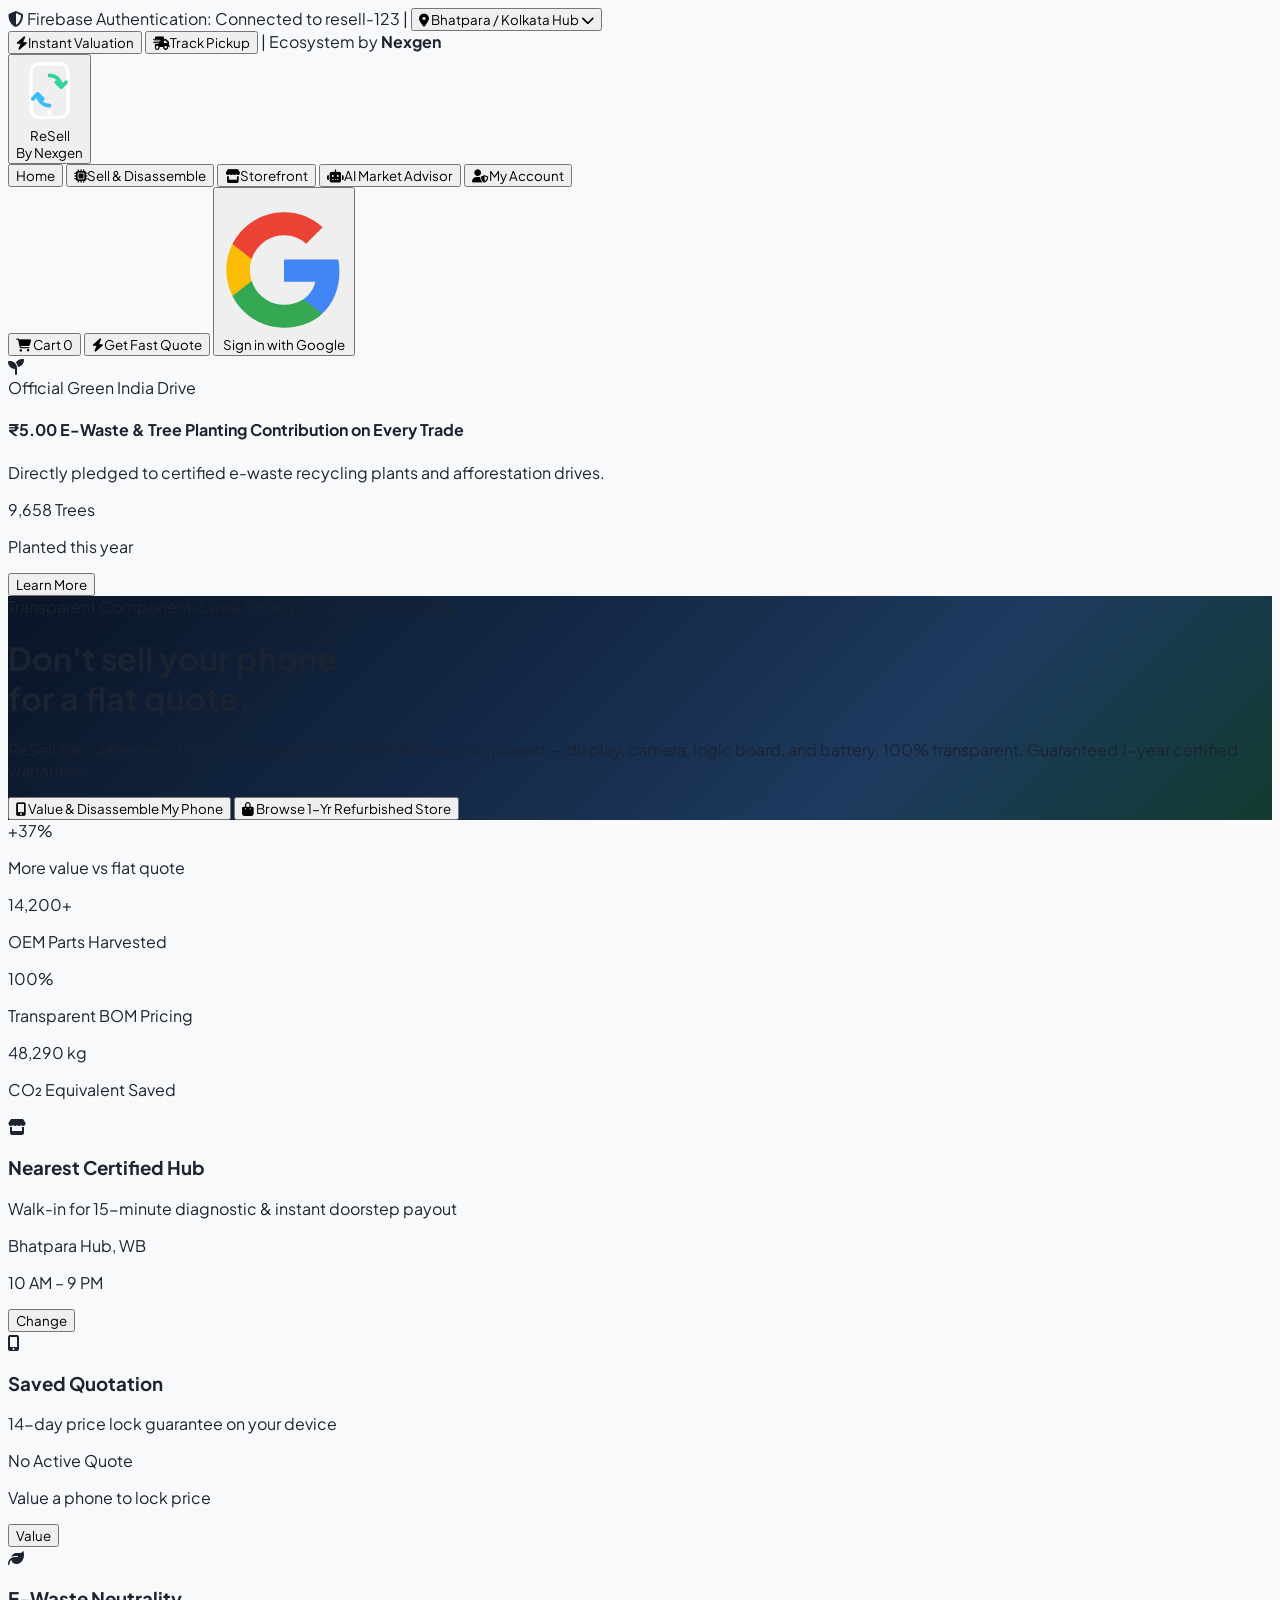
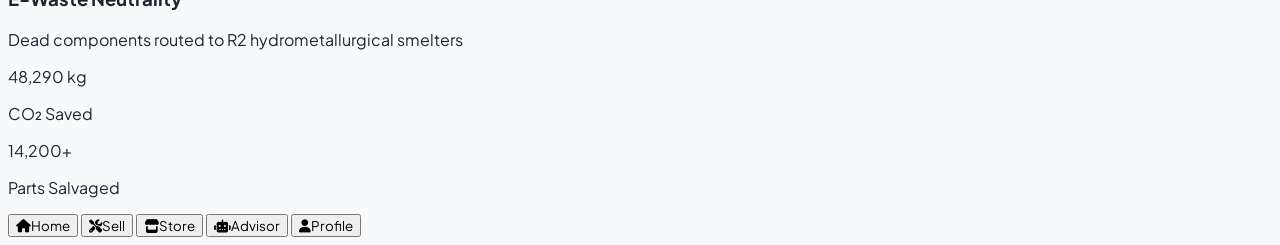
==== index.html @ e8bce74c "Add files via upload" ====
<!DOCTYPE html>
<html lang="en">
<head>
<meta charset="UTF-8"/>
<meta name="viewport" content="width=device-width, initial-scale=1.0"/>
<title>ReSell — Authenticated Smartphone Re-Commerce & Circular Hardware</title>
<script src="https://cdn.tailwindcss.com"></script>
<script src="https://cdn.jsdelivr.net/npm/chart.js"></script>
<link rel="stylesheet" href="https://cdnjs.cloudflare.com/ajax/libs/font-awesome/6.5.1/css/all.min.css"/>
<link href="https://fonts.googleapis.com/css2?family=Plus+Jakarta+Sans:wght@300;400;500;600;700;800;900&display=swap" rel="stylesheet"/>

<!-- Firebase SDKs (Modular v10 via ESM / gstatic) -->
<script type="module">
  import { initializeApp } from "https://www.gstatic.com/firebasejs/10.12.2/firebase-app.js";
  import { getAnalytics } from "https://www.gstatic.com/firebasejs/10.12.2/firebase-analytics.js";
  import { 
    getAuth, 
    signInWithPopup, 
    GoogleAuthProvider, 
    signOut, 
    onAuthStateChanged 
  } from "https://www.gstatic.com/firebasejs/10.12.2/firebase-auth.js";

  // Your web app's Firebase configuration
  const firebaseConfig = {
    apiKey: "AIzaSyBamZiZ5GhrwdZ0qLxPYK9YfV5K904ySkk",
    authDomain: "resell-123.firebaseapp.com",
    projectId: "resell-123",
    storageBucket: "resell-123.firebasestorage.app",
    messagingSenderId: "862001352556",
    appId: "1:862001352556:web:8f245b0a19e31d4b70ad49",
    measurementId: "G-7KWHPMGMW3"
  };

  // Initialize Firebase
  const app = initializeApp(firebaseConfig);
  let analytics = null;
  try {
    analytics = getAnalytics(app);
  } catch (e) {
    console.warn("Firebase analytics not supported in this environment");
  }

  const auth = getAuth(app);
  const provider = new GoogleAuthProvider();
  provider.setCustomParameters({ prompt: 'select_account' });

  // Expose to window for global access
  window.FirebaseAuth = {
    auth,
    provider,
    signInWithGoogle: async () => {
      try {
        const result = await signInWithPopup(auth, provider);
        const user = result.user;
        window.handleFirebaseUserLogin(user);
        return user;
      } catch (error) {
        console.error("Firebase Google Auth Error:", error);
        if (error.code === 'auth/unauthorized-domain' || error.code === 'auth/popup-closed-by-user' || error.code === 'auth/configuration-not-found') {
          window.handleFirebaseAuthFallback(error);
        } else {
          window.toast("Auth error: " + error.message);
        }
        throw error;
      }
    },
    signOutUser: async () => {
      try {
        await signOut(auth);
        window.handleFirebaseUserLogout();
      } catch (error) {
        console.error("Firebase SignOut Error:", error);
      }
    }
  };

  // Listen to Auth State Changes
  onAuthStateChanged(auth, (user) => {
    if (user) {
      window.handleFirebaseUserLogin(user);
    } else {
      const existingUser = window.DB ? window.DB.get('user', null) : null;
      if (!existingUser || !existingUser.isLoggedIn) {
        window.setCleanDefaultState();
      }
    }
  });
</script>

<style>
*{font-family:'Plus Jakarta Sans',sans-serif;box-sizing:border-box}
:root{--navy:#1e3a5f;--navy-l:#2a4f7c;--emr:#2d7a5f;--emr-l:#3a9e7a;--pearl:#f8f9fb;--char:#1c2331;--bdr:#e2e8f0}
body{background:var(--pearl);color:var(--char)}
::-webkit-scrollbar{width:5px;height:5px}
::-webkit-scrollbar-thumb{background:#cbd5e1;border-radius:9px}

.view{display:none;opacity:0;transform:translateY(6px);transition:opacity .28s ease,transform .28s ease}
.view.on{display:block;opacity:1;transform:translateY(0)}

/* High-contrast dark navy hero */
.hero-grad{background:linear-gradient(135deg,#0a1526 0%,#132845 40%,#1e3a5f 70%,#123b30 100%)}

/* 3D Hardware Canvas */
.viewport-3d{
  background:radial-gradient(circle at center,#1e293b 0%,#0f172a 100%);
  border-radius:1.5rem;
  position:relative;
  overflow:hidden;
  box-shadow:inset 0 0 40px rgba(0,0,0,0.5),0 15px 35px rgba(15,23,42,0.15);
}

.hardware-3d-item{
  transition:all 0.8s cubic-bezier(0.34,1.56,0.64,1);
  filter:drop-shadow(0 12px 20px rgba(0,0,0,0.45));
}
.hardware-3d-item:hover{
  transform:scale(1.04) translateY(-4px);
  filter:drop-shadow(0 18px 28px rgba(56,189,248,0.35));
}

/* Modals */
.overlay{position:fixed;inset:0;z-index:999;background:rgba(15,23,42,.65);backdrop-filter:blur(4px);display:flex;align-items:center;justify-content:center;padding:1rem;opacity:0;pointer-events:none;transition:opacity .3s}
.overlay.open{opacity:1;pointer-events:all}
.modal-box{background:#fff;border-radius:1.5rem;box-shadow:0 25px 60px rgba(0,0,0,.25);width:100%;max-width:520px;max-height:92vh;overflow-y:auto;transform:scale(.95) translateY(15px);transition:transform .35s cubic-bezier(.34,1.56,.64,1)}
.overlay.open .modal-box{transform:scale(1) translateY(0)}

/* Toast */
#toast{position:fixed;bottom:5rem;right:1.25rem;z-index:9999;background:#1c2331;color:#fff;padding:.75rem 1.25rem;border-radius:.875rem;font-size:.75rem;font-weight:600;transform:translateX(130%);transition:transform .4s cubic-bezier(.34,1.56,.64,1);pointer-events:none;max-width:320px;box-shadow:0 10px 25px rgba(0,0,0,0.3)}
#toast.show{transform:translateX(0)}

/* Mode toggle */
.mode-pill{display:inline-flex;padding:.25rem;background:#f1f5f9;border-radius:9999px;border:1px solid #e2e8f0}
.mode-pill button{padding:.5rem 1.25rem;border-radius:9999px;font-size:.75rem;font-weight:700;transition:all .25s;color:#64748b}
.mode-pill button.active{background:var(--navy);color:#fff;box-shadow:0 2px 8px rgba(30,58,95,.25)}

/* Brand pills */
.brand-pill{padding:.375rem 1rem;border-radius:9999px;font-size:.7rem;font-weight:700;border:1.5px solid var(--bdr);cursor:pointer;transition:all .2s;background:#fff;color:#64748b;white-space:nowrap}
.brand-pill.active{background:var(--navy);color:#fff;border-color:var(--navy)}

.prod-card:hover{transform:translateY(-4px);box-shadow:0 14px 34px rgba(30,58,95,.12)}
.prod-card{transition:transform .25s,box-shadow .25s}

/* Chat bubbles */
.bubble-bot{background:#f1f5f9;border-radius:0 1rem 1rem 1rem}
.bubble-user{background:var(--navy);color:#fff;border-radius:1rem 0 1rem 1rem}

/* Vision Scan Animation */
.scan-line{
  position:absolute;
  left:0;right:0;height:3px;
  background:linear-gradient(90deg,transparent,#38bdf8,#34d399,transparent);
  box-shadow:0 0 15px #38bdf8;
  animation:scanAnim 2s infinite ease-in-out;
}
@keyframes scanAnim{
  0%{top:5%}
  50%{top:95%}
  100%{top:5%}
}
</style>
</head>
<body class="antialiased min-h-screen pb-20 md:pb-0">

<!-- ═══════════════════════════ TOP NAVIGATION ═══════════════════════════ -->
<header class="sticky top-0 z-40 bg-white border-b border-slate-100 shadow-sm">
  <!-- Micro bar -->
  <div class="bg-slate-900 text-xs text-white py-1.5 px-4 hidden md:flex items-center justify-between">
    <div class="flex items-center gap-4">
      <span class="text-emerald-400 font-semibold flex items-center gap-1">
        <i class="fa-solid fa-shield-halved text-[10px]"></i> Firebase Authentication: Connected to <code class="font-mono text-[11px] text-amber-300">resell-123</code>
      </span>
      <span class="text-slate-500">|</span>
      <button onclick="openModal('loc-modal')" class="flex items-center gap-1 text-slate-300 hover:text-white transition-colors">
        <i class="fa-solid fa-location-dot text-rose-400"></i>
        <span id="loc-label">Bhatpara / Kolkata Hub</span>
        <i class="fa-solid fa-chevron-down text-[9px] text-slate-500 ml-0.5"></i>
      </button>
    </div>
    <div class="flex items-center gap-5 text-slate-300">
      <button onclick="nav('quote')" class="hover:text-white"><i class="fa-solid fa-bolt text-amber-400 mr-1"></i>Instant Valuation</button>
      <button onclick="nav('profile')" class="hover:text-white"><i class="fa-solid fa-truck-fast text-sky-400 mr-1"></i>Track Pickup</button>
      <span class="text-slate-500">|</span>
      <span class="text-slate-400">Ecosystem by <strong class="text-white">Nexgen</strong></span>
    </div>
  </div>

  <!-- Main Bar -->
  <div class="max-w-7xl mx-auto px-4 sm:px-6 h-16 flex items-center justify-between gap-4">
    <!-- Brand Logo -->
    <button onclick="nav('home')" class="flex items-center gap-2.5 flex-shrink-0 group">
      <div class="w-10 h-10 rounded-xl bg-[#1e3a5f] flex items-center justify-center shadow-md group-hover:scale-105 transition-transform">
        <svg viewBox="0 0 40 40" class="w-6 h-6" fill="none">
          <rect x="9" y="4" width="22" height="32" rx="5" stroke="#fff" stroke-width="2"/>
          <path d="M20 11c4 0 7 3 7 7M27 18l3-3M27 18l-3-3" stroke="#34d399" stroke-width="2.2" stroke-linecap="round" stroke-linejoin="round"/>
          <path d="M20 29c-4 0-7-3-7-7M13 22l-3 3M13 22l3 3" stroke="#38bdf8" stroke-width="2.2" stroke-linecap="round" stroke-linejoin="round"/>
          <circle cx="20" cy="33" r="1.5" fill="#fff"/>
        </svg>
      </div>
      <div class="text-left">
        <div class="font-extrabold text-[1.2rem] tracking-tight text-slate-900 leading-none">Re<span class="text-[#2d7a5f]">Sell</span></div>
        <div class="text-[8px] text-slate-400 font-semibold uppercase tracking-widest leading-none mt-0.5">By Nexgen</div>
      </div>
    </button>

    <!-- Desktop Navigation Links -->
    <nav class="hidden lg:flex items-center gap-1.5 text-sm font-semibold text-slate-600">
      <button onclick="nav('home')" class="nav-link px-3.5 py-2 rounded-lg hover:text-[#1e3a5f] hover:bg-slate-100 transition-all active" data-p="home">Home</button>
      <button onclick="nav('quote')" class="nav-link px-3.5 py-2 rounded-lg hover:text-[#1e3a5f] hover:bg-slate-100 transition-all" data-p="quote"><i class="fa-solid fa-microchip text-[#2d7a5f] mr-1 text-xs"></i>Sell &amp; Disassemble</button>
      <button onclick="nav('shop')" class="nav-link px-3.5 py-2 rounded-lg hover:text-[#1e3a5f] hover:bg-slate-100 transition-all" data-p="shop"><i class="fa-solid fa-store text-sky-500 mr-1 text-xs"></i>Storefront</button>
      <button onclick="nav('advisor')" class="nav-link px-3.5 py-2 rounded-lg hover:text-[#1e3a5f] hover:bg-slate-100 transition-all" data-p="advisor"><i class="fa-solid fa-robot text-purple-500 mr-1 text-xs"></i>AI Market Advisor</button>
      <button onclick="nav('profile')" class="nav-link px-3.5 py-2 rounded-lg hover:text-[#1e3a5f] hover:bg-slate-100 transition-all" data-p="profile"><i class="fa-solid fa-user-shield text-amber-500 mr-1 text-xs"></i>My Account</button>
    </nav>

    <!-- Right Actions -->
    <div class="flex items-center gap-2.5">
      <!-- Cart -->
      <button onclick="openModal('cart-modal')" class="relative flex items-center gap-1.5 px-3.5 py-2 rounded-xl border border-slate-200 text-slate-700 hover:bg-slate-50 text-sm font-bold transition-all">
        <i class="fa-solid fa-cart-shopping text-[#1e3a5f]"></i>
        <span class="hidden sm:inline text-xs">Cart</span>
        <span id="cart-badge" class="w-4 h-4 rounded-full bg-[#2d7a5f] text-white text-[10px] font-bold flex items-center justify-center">0</span>
      </button>

      <!-- Fast Quote Trigger -->
      <button onclick="nav('quote')" class="hidden sm:flex items-center gap-1.5 px-4 py-2 rounded-xl bg-[#2d7a5f] hover:bg-[#3a9e7a] text-white text-xs font-bold shadow-sm transition-all">
        <i class="fa-solid fa-bolt text-amber-300"></i>Get Fast Quote
      </button>

      <!-- Firebase Google Sign In Button -->
      <button id="auth-btn" onclick="triggerFirebaseGoogleLogin()" class="flex items-center gap-2 px-3.5 py-2 rounded-xl border border-slate-200 hover:border-slate-300 bg-white text-xs font-bold text-slate-700 hover:shadow-xs transition-all">
        <img id="nav-user-photo" src="" class="w-4 h-4 rounded-full hidden object-cover" />
        <svg id="nav-google-icon" class="w-4 h-4" viewBox="0 0 24 24">
          <path fill="#4285F4" d="M22.56 12.25c0-.78-.07-1.53-.2-2.25H12v4.26h5.92c-.26 1.37-1.04 2.53-2.21 3.31v2.77h3.57c2.08-1.92 3.28-4.74 3.28-8.09z"/>
          <path fill="#34A853" d="M12 23c2.97 0 5.46-.98 7.28-2.66l-3.57-2.77c-.98.66-2.23 1.06-3.71 1.06-2.86 0-5.29-1.93-6.16-4.53H2.18v2.84C3.99 20.53 7.7 23 12 23z"/>
          <path fill="#FBBC05" d="M5.84 14.09c-.22-.66-.35-1.36-.35-2.09s.13-1.43.35-2.09V7.06H2.18C1.43 8.55 1 10.22 1 12s.43 3.45 1.18 4.94l2.85-2.22.81-.63z"/>
          <path fill="#EA4335" d="M12 5.38c1.62 0 3.06.56 4.21 1.64l3.15-3.15C17.45 2.09 14.97 1 12 1 7.7 1 3.99 3.47 2.18 7.06l3.66 2.84c.87-2.6 3.3-4.52 6.16-4.52z"/>
        </svg>
        <span id="auth-label">Sign in with Google</span>
      </button>
    </div>
  </div>
</header>

<!-- ═══════════════════════════ MAIN VIEW CONTAINER ═══════════════════════════ -->
<main class="max-w-7xl mx-auto px-4 sm:px-6 py-6 space-y-6">

<!-- ─────────────────────────── 1. HOME VIEW ───────────────────────────────── -->
<div id="view-home" class="view on space-y-6">
  <!-- Greener India Campaign Banner -->
  <div class="bg-gradient-to-r from-emerald-800 via-teal-900 to-slate-900 rounded-2xl p-4 text-white flex flex-col sm:flex-row items-center justify-between gap-3 shadow-md border border-emerald-600/30">
    <div class="flex items-center gap-3">
      <div class="w-10 h-10 rounded-xl bg-emerald-500/20 border border-emerald-400/40 flex items-center justify-center text-emerald-300 text-xl flex-shrink-0">
        <i class="fa-solid fa-seedling"></i>
      </div>
      <div class="text-xs">
        <span class="bg-emerald-400/20 text-emerald-300 font-bold px-2 py-0.5 rounded text-[10px] uppercase tracking-wider">Official Green India Drive</span>
        <h4 class="font-extrabold text-sm text-white mt-0.5">₹5.00 E-Waste &amp; Tree Planting Contribution on Every Trade</h4>
        <p class="text-slate-300 text-[11px]">Directly pledged to certified e-waste recycling plants and afforestation drives.</p>
      </div>
    </div>
    <div class="flex items-center gap-4 text-xs font-bold text-emerald-200">
      <div class="text-right">
        <p class="text-sm font-black text-white">9,658 Trees</p>
        <p class="text-[10px] text-slate-400">Planted this year</p>
      </div>
      <button onclick="toast('🌱 Thank you for supporting the Greener India Initiative!')" class="px-3.5 py-2 rounded-xl bg-emerald-500 hover:bg-emerald-400 text-slate-950 font-black text-xs transition-colors">
        Learn More
      </button>
    </div>
  </div>

  <!-- Hero Section -->
  <div class="hero-grad rounded-3xl p-8 sm:p-12 text-white shadow-xl relative overflow-hidden">
    <div class="absolute -right-20 -top-20 w-96 h-96 bg-white/5 rounded-full blur-3xl pointer-events-none"></div>
    <div class="absolute -left-20 -bottom-20 w-80 h-80 bg-emerald-400/10 rounded-full blur-3xl pointer-events-none"></div>
    <div class="relative z-10 max-w-2xl">
      <div class="inline-flex items-center gap-2 px-3 py-1.5 rounded-full bg-white/10 border border-white/20 text-emerald-300 text-xs font-bold mb-5">
        <span class="w-2 h-2 rounded-full bg-emerald-400 animate-pulse inline-block"></span>
        Transparent Component-Level Smartphone Re-Commerce
      </div>
      <h1 class="text-4xl sm:text-5xl font-black leading-tight tracking-tight mb-4 text-white drop-shadow-sm">
        Don't sell your phone<br/>for a flat quote.
      </h1>
      <p class="text-slate-200 text-sm sm:text-base leading-relaxed mb-8 max-w-xl">
        ReSell calculates real-time market value for each individual component — display, camera, logic board, and battery. 100% transparent. Guaranteed 1-year certified warranties.
      </p>
      <div class="flex flex-wrap gap-3">
        <button onclick="nav('quote')" class="flex items-center gap-2 px-6 py-3.5 rounded-xl bg-[#2d7a5f] hover:bg-[#3a9e7a] text-white font-bold text-sm shadow-lg transition-all hover:-translate-y-0.5">
          <i class="fa-solid fa-mobile-screen-button"></i> Value &amp; Disassemble My Phone
        </button>
        <button onclick="nav('shop')" class="flex items-center gap-2 px-6 py-3.5 rounded-xl bg-white/15 hover:bg-white/25 text-white font-bold text-sm border border-white/25 backdrop-blur transition-all hover:-translate-y-0.5">
          <i class="fa-solid fa-bag-shopping"></i> Browse 1-Yr Refurbished Store
        </button>
      </div>
    </div>
  </div>

  <!-- Key Metrics -->
  <div class="grid grid-cols-2 md:grid-cols-4 gap-4">
    <div class="bg-white rounded-2xl p-5 border border-slate-100 shadow-xs text-center">
      <div class="text-2xl font-black text-[#1e3a5f]">+37%</div>
      <p class="text-xs text-slate-500 mt-1">More value vs flat quote</p>
    </div>
    <div class="bg-white rounded-2xl p-5 border border-slate-100 shadow-xs text-center">
      <div class="text-2xl font-black text-[#2d7a5f]">14,200+</div>
      <p class="text-xs text-slate-500 mt-1">OEM Parts Harvested</p>
    </div>
    <div class="bg-white rounded-2xl p-5 border border-slate-100 shadow-xs text-center">
      <div class="text-2xl font-black text-[#1e3a5f]">100%</div>
      <p class="text-xs text-slate-500 mt-1">Transparent BOM Pricing</p>
    </div>
    <div class="bg-white rounded-2xl p-5 border border-slate-100 shadow-xs text-center">
      <div class="text-2xl font-black text-[#2d7a5f]">48,290 kg</div>
      <p class="text-xs text-slate-500 mt-1">CO₂ Equivalent Saved</p>
    </div>
  </div>

  <!-- Featured Hubs -->
  <div class="grid md:grid-cols-3 gap-5">
    <div class="bg-white p-6 rounded-2xl border border-slate-100 shadow-xs hover:shadow-md transition-shadow">
      <div class="w-9 h-9 rounded-xl bg-rose-50 text-rose-600 flex items-center justify-center mb-3"><i class="fa-solid fa-store"></i></div>
      <h3 class="font-bold text-slate-900 mb-1">Nearest Certified Hub</h3>
      <p class="text-xs text-slate-500 mb-3">Walk-in for 15-minute diagnostic &amp; instant doorstep payout</p>
      <div class="p-3 bg-slate-50 rounded-xl flex items-center justify-between text-xs">
        <div><p class="font-bold" id="hub-name">Bhatpara Hub, WB</p><p class="text-slate-400">10 AM – 9 PM</p></div>
        <button onclick="openModal('loc-modal')" class="font-bold text-[#1e3a5f] hover:underline">Change</button>
      </div>
    </div>
    <div class="bg-white p-6 rounded-2xl border border-slate-100 shadow-xs hover:shadow-md transition-shadow">
      <div class="w-9 h-9 rounded-xl bg-sky-50 text-sky-600 flex items-center justify-center mb-3"><i class="fa-solid fa-mobile-screen-button"></i></div>
      <h3 class="font-bold text-slate-900 mb-1">Saved Quotation</h3>
      <p class="text-xs text-slate-500 mb-3">14-day price lock guarantee on your device</p>
      <div class="p-3 bg-slate-50 rounded-xl flex items-center justify-between text-xs">
        <div><p class="font-bold" id="home-saved-quote-title">No Active Quote</p><p class="text-slate-400" id="home-saved-quote-price">Value a phone to lock price</p></div>
        <button onclick="nav('quote')" class="px-2.5 py-1 rounded-lg bg-[#1e3a5f] text-white font-semibold">Value</button>
      </div>
    </div>
    <div class="bg-white p-6 rounded-2xl border border-slate-100 shadow-xs hover:shadow-md transition-shadow">
      <div class="w-9 h-9 rounded-xl bg-emerald-50 text-[#2d7a5f] flex items-center justify-center mb-3"><i class="fa-solid fa-leaf"></i></div>
      <h3 class="font-bold text-slate-900 mb-1">E-Waste Neutrality</h3>
      <p class="text-xs text-slate-500 mb-3">Dead components routed to R2 hydrometallurgical smelters</p>
      <div class="flex justify-between pt-1">
        <div><p class="text-xl font-black text-[#2d7a5f]">48,290 kg</p><p class="text-[10px] text-slate-400">CO₂ Saved</p></div>
        <div class="text-right"><p class="text-xl font-black text-[#1e3a5f]">14,200+</p><p class="text-[10px] text-slate-400">Parts Salvaged</p></div>
      </div>
    </div>
  </div>
</div>

<!-- ─────────────────────────── 2. VALUATION & DISASSEMBLY (RESET TO CLEAN DEFAULT ON REFRESH) ───────────────────── -->
<div id="view-quote" class="view space-y-6">

  <div class="text-center max-w-xl mx-auto">
    <span class="inline-flex items-center gap-1.5 px-3 py-1 rounded-full bg-sky-50 text-[#1e3a5f] text-xs font-bold border border-sky-100 mb-2">
      <i class="fa-solid fa-layer-group text-[#2d7a5f] text-xs"></i>Real-Time BOM Decomposition Engine
    </span>
    <h2 class="text-3xl font-extrabold text-slate-900">Device Disassembly &amp; Valuation</h2>
    <p class="text-sm text-slate-500 mt-1">Select phone, purchase date (last 15 years), and condition for an instant visual teardown.</p>
  </div>

  <!-- Input Selection Bar -->
  <div class="bg-white p-6 rounded-3xl border border-slate-100 shadow-sm">
    <div class="grid sm:grid-cols-2 lg:grid-cols-4 gap-4 mb-4">
      <div>
        <label class="block text-xs font-bold text-slate-600 uppercase tracking-wider mb-1.5">1. Select Brand</label>
        <select id="sel-brand" onchange="updateModels()" class="w-full px-3.5 py-3 rounded-xl border border-slate-200 text-sm font-semibold focus:ring-2 focus:ring-[#1e3a5f] focus:outline-none bg-slate-50 focus:bg-white">
          <option value="" disabled selected>(Choose Brand)</option>
          <option value="realme">Realme</option>
          <option value="apple">Apple</option>
          <option value="samsung">Samsung</option>
          <option value="google">Google Pixel</option>
          <option value="oneplus">OnePlus</option>
          <option value="xiaomi">Xiaomi / Redmi</option>
          <option value="oppo">Oppo</option>
          <option value="vivo">Vivo / iQOO</option>
          <option value="motorola">Motorola</option>
          <option value="nothing">Nothing Phone</option>
          <option value="nokia">Nokia</option>
        </select>
      </div>

      <div>
        <label class="block text-xs font-bold text-slate-600 uppercase tracking-wider mb-1.5">2. Select Phone Model</label>
        <select id="sel-model" class="w-full px-3.5 py-3 rounded-xl border border-slate-200 text-sm font-semibold focus:ring-2 focus:ring-[#1e3a5f] focus:outline-none bg-slate-50 focus:bg-white">
          <option value="" disabled selected>(Choose Model)</option>
        </select>
      </div>

      <!-- 15-Year Purchase Range -->
      <div>
        <label class="block text-xs font-bold text-slate-600 uppercase tracking-wider mb-1.5">3. Purchase Date (15-Yr)</label>
        <div class="grid grid-cols-2 gap-1.5">
          <select id="sel-buy-year" class="px-2 py-3 rounded-xl border border-slate-200 text-xs font-bold bg-slate-50 focus:bg-white">
            <option value="" disabled selected>(Year)</option>
            <option value="2026">2026</option><option value="2025">2025</option><option value="2024">2024</option>
            <option value="2023">2023 (3 Yrs)</option><option value="2022">2022</option><option value="2021">2021 (5 Yrs)</option>
            <option value="2020">2020</option><option value="2019">2019</option><option value="2018">2018</option>
            <option value="2017">2017</option><option value="2016">2016 (10 Yrs)</option><option value="2015">2015</option>
            <option value="2014">2014</option><option value="2013">2013</option><option value="2012">2012</option>
            <option value="2011">2011 (15 Yrs)</option>
          </select>
          <select id="sel-buy-month" class="px-2 py-3 rounded-xl border border-slate-200 text-xs font-bold bg-slate-50 focus:bg-white">
            <option value="" disabled selected>(Month)</option>
            <option value="1">Jan</option><option value="2">Feb</option><option value="3">Mar</option>
            <option value="4">Apr</option><option value="5">May</option><option value="6">Jun</option>
            <option value="7">Jul</option><option value="8">Aug</option><option value="9">Sep</option>
            <option value="10">Oct</option><option value="11">Nov</option><option value="12">Dec</option>
          </select>
        </div>
      </div>

      <div>
        <label class="block text-xs font-bold text-slate-600 uppercase tracking-wider mb-1.5">4. Hardware Condition</label>
        <select id="sel-cond" class="w-full px-3.5 py-3 rounded-xl border border-slate-200 text-sm font-semibold focus:ring-2 focus:ring-[#1e3a5f] focus:outline-none bg-slate-50 focus:bg-white">
          <option value="" disabled selected>(Choose Condition)</option>
          <option value="flawless">🌟 Flawless / Mint (No scratches, >88% Batt)</option>
          <option value="good">✅ Good Condition (Minor wear)</option>
          <option value="cracked">⚠️ Cracked Screen / Working Digitizer</option>
          <option value="dead">🛑 Dead / Non-Functional</option>
        </select>
      </div>
    </div>

    <!-- Action Buttons -->
    <div class="flex flex-wrap gap-3">
      <button onclick="runDisassembly()" class="flex items-center gap-2 px-8 py-3.5 rounded-xl bg-[#1e3a5f] hover:bg-[#2a4f7c] text-white font-bold text-sm shadow-md transition-all hover:scale-[1.01]">
        <i class="fa-solid fa-screwdriver-wrench text-amber-300"></i> Check &amp; Disassemble Phone
      </button>
      <button onclick="openModal('formula-modal')" class="flex items-center gap-2 px-5 py-3.5 rounded-xl border border-slate-200 text-slate-700 hover:bg-slate-50 font-bold text-sm transition-all">
        <i class="fa-solid fa-calculator text-purple-600"></i> View Transparent BOM Formula
      </button>
    </div>
  </div>

  <!-- Disassembly Arena -->
  <div class="grid lg:grid-cols-12 gap-6 items-start">

    <!-- Left (7 Cols): Physical Stage Canvas -->
    <div class="lg:col-span-7 bg-white p-6 rounded-3xl border border-slate-100 shadow-sm">
      <div class="flex items-center justify-between mb-3">
        <div>
          <span class="text-xs font-bold text-slate-500 uppercase tracking-wider">3D Exploded Hardware Stage</span>
          <p class="text-xs text-slate-400">Physical Detached Hardware Units</p>
        </div>
        <span id="dis-badge" class="text-xs font-bold px-2.5 py-1 rounded-full bg-slate-100 text-slate-600">Ready to Analyze</span>
      </div>

      <!-- Stage Viewport Container -->
      <div id="disassembly-stage-container" class="viewport-3d p-6 min-h-[500px] flex flex-col justify-center relative">
        
        <!-- Whole Phone Initial Preview (Default on load / refresh) -->
        <div id="whole-phone-preview" class="flex flex-col items-center justify-center py-10 text-center">
          <div class="w-36 h-64 rounded-3xl border-4 border-[#1e3a5f] bg-gradient-to-br from-slate-900 to-slate-800 flex flex-col items-center justify-between p-3 shadow-2xl relative">
            <div class="w-16 h-3.5 rounded-full bg-black"></div>
            <div class="text-center">
              <i class="fa-solid fa-mobile-screen text-slate-400 text-3xl mb-2"></i>
              <p class="text-[10px] font-extrabold text-emerald-400 tracking-wider">WHOLE DEVICE</p>
              <p class="text-[9px] text-slate-400" id="preview-model-name">Ready for Scan</p>
            </div>
            <div class="w-4 h-4 rounded-full border border-slate-600"></div>
          </div>
          <p class="text-xs text-slate-400 mt-4">Click "Check &amp; Disassemble Phone" to trigger the visual component separation</p>
        </div>

        <!-- Exploded 3D Components (Hidden by default on refresh, shown on Disassemble click) -->
        <div id="exploded-3d-grid" class="hidden flex-col justify-between space-y-4">
          <!-- Top Row: Display Panel & Logic Board -->
          <div class="grid grid-cols-2 gap-6">
            
            <div class="hardware-3d-item bg-slate-900/90 border-2 border-sky-400/70 rounded-2xl p-4 flex flex-col justify-between shadow-2xl backdrop-blur-sm relative">
              <span class="absolute top-2 right-2 z-10 text-[9px] font-black px-2 py-0.5 rounded-full bg-sky-500/20 text-sky-300 border border-sky-400/40">1. DISPLAY</span>
              <div class="w-full h-36 mt-4 bg-gradient-to-br from-slate-950 via-slate-900 to-sky-950/40 rounded-xl border border-slate-700 p-2 flex flex-col justify-between relative overflow-hidden">
                <div class="w-12 h-1 bg-black rounded-full mx-auto"></div>
                <div class="text-center">
                  <i class="fa-solid fa-mobile-screen text-2xl text-sky-400 mb-1"></i>
                  <p class="text-[10px] font-black text-white" id="m3d-disp-name">Display Panel</p>
                  <p class="text-[8px] text-sky-300" id="m3d-disp-cond">Good Condition</p>
                </div>
                <div class="w-14 h-2 bg-amber-500 mx-auto rounded-t-sm border border-amber-300 flex items-center justify-around px-1">
                  <span class="w-1 h-1 bg-amber-200 rounded-full"></span><span class="w-1 h-1 bg-amber-200 rounded-full"></span>
                </div>
              </div>
              <div class="mt-2 flex items-center justify-between">
                <span class="text-[10px] text-slate-300 font-semibold">BOM Value</span>
                <span class="text-base font-black text-sky-400" id="m3d-disp-val">₹—</span>
              </div>
            </div>

            <div class="hardware-3d-item bg-emerald-950/90 border-2 border-purple-400/70 rounded-2xl p-4 flex flex-col justify-between shadow-2xl backdrop-blur-sm relative">
              <span class="absolute top-2 right-2 z-10 text-[9px] font-black px-2 py-0.5 rounded-full bg-purple-500/20 text-purple-300 border border-purple-400/40">2. LOGIC BOARD</span>
              <div class="w-full h-36 mt-4 bg-gradient-to-br from-emerald-950 via-slate-900 to-purple-950/50 rounded-xl border border-emerald-500/40 p-2 flex flex-col justify-between relative overflow-hidden">
                <div class="flex justify-between px-1">
                  <span class="w-2 h-2 rounded-full bg-amber-400"></span>
                  <span class="w-2 h-2 rounded-full bg-amber-400"></span>
                </div>
                <div class="w-14 h-14 bg-slate-900 border-2 border-purple-400 rounded-lg mx-auto flex flex-col items-center justify-center text-purple-300 shadow-xl">
                  <i class="fa-solid fa-microchip text-lg"></i>
                  <span class="text-[7px] font-mono font-bold text-purple-200">SoC &amp; NAND</span>
                </div>
                <div class="flex justify-center gap-1">
                  <span class="w-2 h-1.5 bg-amber-400 rounded-xs"></span>
                  <span class="w-2 h-1.5 bg-amber-400 rounded-xs"></span>
                  <span class="w-2 h-1.5 bg-amber-400 rounded-xs"></span>
                </div>
              </div>
              <div class="mt-2 flex items-center justify-between">
                <span class="text-[10px] text-slate-300 font-semibold">BOM Value</span>
                <span class="text-base font-black text-purple-400" id="m3d-logic-val">₹—</span>
              </div>
            </div>

          </div>

          <!-- Middle Row: Battery & Camera -->
          <div class="grid grid-cols-2 gap-6 my-2">
            
            <div class="hardware-3d-item bg-slate-900/90 border-2 border-rose-400/70 rounded-2xl p-4 flex flex-col justify-between shadow-2xl backdrop-blur-sm relative">
              <span class="absolute top-2 right-2 z-10 text-[9px] font-black px-2 py-0.5 rounded-full bg-rose-500/20 text-rose-300 border border-rose-400/40">3. BATTERY</span>
              <div class="w-full h-32 mt-4 bg-gradient-to-br from-slate-800 via-slate-850 to-slate-900 rounded-xl border border-rose-500/30 p-2 flex flex-col justify-between shadow-inner">
                <div class="w-10 h-2 bg-amber-600 rounded-t-sm mx-auto"></div>
                <div class="text-center">
                  <i class="fa-solid fa-car-battery text-rose-400 text-lg mb-0.5"></i>
                  <p class="text-[9px] font-mono font-bold text-slate-200">Li-Ion Cell</p>
                  <p class="text-[8px] text-slate-400" id="m3d-batt-cond">Tested Health</p>
                </div>
                <div class="w-full h-1 bg-rose-500/50 rounded-full"></div>
              </div>
              <div class="mt-2 flex items-center justify-between">
                <span class="text-[10px] text-slate-300 font-semibold">BOM Value</span>
                <span class="text-base font-black text-rose-400" id="m3d-batt-val">₹—</span>
              </div>
            </div>

            <div class="hardware-3d-item bg-slate-900/90 border-2 border-amber-400/70 rounded-2xl p-4 flex flex-col justify-between shadow-2xl backdrop-blur-sm relative">
              <span class="absolute top-2 right-2 z-10 text-[9px] font-black px-2 py-0.5 rounded-full bg-amber-500/20 text-amber-300 border border-amber-400/40">4. CAMERA</span>
              <div class="w-full h-32 mt-4 bg-slate-950 rounded-xl border border-amber-500/40 p-2 flex items-center justify-around shadow-inner">
                <div class="w-10 h-10 rounded-full bg-slate-900 border-2 border-slate-700 flex items-center justify-center relative shadow-lg">
                  <div class="w-5 h-5 rounded-full bg-blue-950 border border-blue-400/70 flex items-center justify-center">
                    <div class="w-1.5 h-1.5 rounded-full bg-white"></div>
                  </div>
                </div>
                <div class="flex flex-col gap-1.5">
                  <div class="w-6 h-6 rounded-full bg-slate-900 border border-slate-700 flex items-center justify-center">
                    <div class="w-2.5 h-2.5 rounded-full bg-indigo-950"></div>
                  </div>
                  <div class="w-5 h-5 rounded-full bg-amber-400 flex items-center justify-center text-[8px] text-black font-bold">
                    <i class="fa-solid fa-bolt text-[7px]"></i>
                  </div>
                </div>
              </div>
              <div class="mt-2 flex items-center justify-between">
                <span class="text-[10px] text-slate-300 font-semibold">BOM Value</span>
                <span class="text-base font-black text-amber-400" id="m3d-cam-val">₹—</span>
              </div>
            </div>

          </div>

          <!-- Bottom Row: 5. Chassis -->
          <div class="hardware-3d-item bg-slate-900/90 border-2 border-emerald-400/70 rounded-2xl p-4 flex items-center justify-between shadow-2xl backdrop-blur-sm">
            <div class="flex items-center gap-3">
              <div class="w-12 h-10 rounded-lg bg-slate-800 border border-emerald-400/60 flex items-center justify-center text-emerald-300">
                <i class="fa-solid fa-crop-simple text-lg"></i>
              </div>
              <div>
                <span class="text-[9px] font-black text-emerald-400 uppercase tracking-wider">5. CHASSIS &amp; FRAME</span>
                <p class="text-xs font-bold text-white">Aerospace Alloy Housing</p>
                <p class="text-[9px] text-slate-400">Frame straight &amp; antenna lines verified</p>
              </div>
            </div>
            <div class="text-right">
              <span class="text-[10px] text-slate-300 block">BOM Value</span>
              <span class="text-base font-black text-emerald-400" id="m3d-chassis-val">₹—</span>
            </div>
          </div>
        </div>

      </div>
    </div>

    <!-- Right (5 Cols): Payout Breakdown Line Items -->
    <div class="lg:col-span-5 bg-white p-6 rounded-3xl border border-slate-100 shadow-sm flex flex-col justify-between space-y-5">
      <div>
        <div class="flex items-center justify-between pb-4 border-b border-slate-100">
          <div>
            <h3 class="font-bold text-lg text-slate-900" id="bom-title">Select Phone Model</h3>
            <p class="text-xs text-slate-400" id="bom-age-label">Click "Check &amp; Disassemble Phone" to calculate</p>
          </div>
          <div class="text-right">
            <p class="text-xs font-bold text-slate-400 uppercase">Net Seller Payout</p>
            <p class="text-3xl font-black text-[#1e3a5f]" id="bom-total">₹0</p>
          </div>
        </div>

        <div id="bom-rows" class="space-y-3 mt-4">
          <p class="text-xs text-slate-400 text-center py-6">Run a disassembly to view component BOM valuation.</p>
        </div>

        <div class="mt-4 p-3 rounded-xl bg-emerald-50 border border-emerald-200 flex items-center justify-between text-xs">
          <div class="flex items-center gap-2">
            <i class="fa-solid fa-leaf text-[#2d7a5f]"></i>
            <span class="font-semibold text-emerald-900">Greener India Campaign Pledge</span>
          </div>
          <span class="font-black text-emerald-700">₹5.00 Included</span>
        </div>
      </div>

      <div class="pt-4 border-t border-slate-100 space-y-2">
        <button onclick="openModal('pickup-modal')" class="w-full py-3.5 rounded-xl bg-[#2d7a5f] hover:bg-[#3a9e7a] text-white font-bold text-sm shadow-md transition-all flex items-center justify-center gap-2">
          <i class="fa-solid fa-calendar-check"></i> Accept Quote &amp; Schedule Pickup
        </button>
        <button onclick="askAdvisorAboutCurrentModel()" class="w-full py-3 rounded-xl border border-slate-200 hover:bg-slate-50 text-slate-700 font-bold text-xs transition-all flex items-center justify-center gap-2">
          <i class="fa-solid fa-robot text-purple-600"></i> Ask AI Advisor About This Phone
        </button>
      </div>
    </div>

  </div>

  <!-- Chart.js Trend Canvas -->
  <div class="bg-white p-6 rounded-3xl border border-slate-100 shadow-sm">
    <div class="flex flex-col sm:flex-row sm:items-center justify-between gap-3 mb-5">
      <div>
        <h4 class="font-bold text-slate-900">Market Volatility &amp; Component Pricing History (Weekly Spot Rates)</h4>
        <p class="text-xs text-slate-400">Shows real secondary market fluctuations and pre-launch dips across 12 tracking intervals</p>
      </div>
      <div class="flex gap-2 flex-wrap" id="trend-chips">
        <button onclick="filterChart('all')" class="brand-pill active text-[11px]">All Parts</button>
        <button onclick="filterChart(0)" class="brand-pill text-[11px]">Display</button>
        <button onclick="filterChart(1)" class="brand-pill text-[11px]">Logic Board</button>
        <button onclick="filterChart(2)" class="brand-pill text-[11px]">Camera</button>
        <button onclick="filterChart(3)" class="brand-pill text-[11px]">Battery</button>
      </div>
    </div>
    <div class="h-64"><canvas id="trend-chart"></canvas></div>
  </div>

</div>

<!-- ─────────────────────────── 3. REFURBISHED STOREFRONT ─────────────────────── -->
<div id="view-shop" class="view space-y-6">

  <div class="bg-white p-6 rounded-3xl border border-slate-100 shadow-sm flex flex-col md:flex-row md:items-center justify-between gap-4">
    <div>
      <span class="text-xs font-bold text-[#2d7a5f] uppercase tracking-wider">Certified Hardware Store</span>
      <h2 class="text-2xl font-extrabold text-slate-900">ReSell Marketplace</h2>
      <p class="text-sm text-slate-500">Every unit certified with 1-Year Guaranteed Warranty · ₹5 Greener India Pledge</p>
    </div>
    <div class="inline-flex p-1.5 rounded-2xl bg-slate-100 border border-slate-200">
      <button id="st-tab-dev" onclick="storeTab('dev')" class="px-5 py-2.5 rounded-xl font-bold text-xs bg-[#1e3a5f] text-white shadow-sm"><i class="fa-solid fa-mobile-screen mr-1.5"></i>BUY DEVICES</button>
      <button id="st-tab-parts" onclick="storeTab('parts')" class="px-5 py-2.5 rounded-xl font-bold text-xs text-slate-600 hover:text-slate-900"><i class="fa-solid fa-microchip mr-1.5"></i>BUY OEM PARTS</button>
    </div>
  </div>

  <!-- Storefront Search with AI Vision -->
  <div class="bg-white p-4 rounded-2xl border border-slate-200 shadow-xs flex flex-col sm:flex-row gap-3 items-center">
    <div class="relative flex-1 w-full">
      <i class="fa-solid fa-magnifying-glass absolute left-3.5 top-1/2 -translate-y-1/2 text-slate-400 text-sm"></i>
      <input id="store-search-inp" onkeyup="applyStoreSearch()" type="text" placeholder="Search by model, series, or natural language (e.g. 'iPhone 15', 'cheap phone under 15k', 'Samsung OLED')..." class="w-full pl-10 pr-28 py-2.5 rounded-xl border border-slate-200 text-xs sm:text-sm font-semibold focus:outline-none focus:ring-2 focus:ring-[#1e3a5f] bg-slate-50 focus:bg-white transition-all"/>
      <button onclick="triggerComputerVisionScan()" class="absolute right-2 top-1/2 -translate-y-1/2 px-2.5 py-1 rounded-lg bg-emerald-50 text-[#2d7a5f] border border-emerald-200 text-xs font-bold hover:bg-emerald-100 flex items-center gap-1.5 shadow-2xs">
        <i class="fa-solid fa-camera"></i>
        <span>AI Vision</span>
      </button>
    </div>

    <div class="flex gap-2 w-full sm:w-auto">
      <select id="store-series-sort" onchange="applyStoreSearch()" class="px-3 py-2.5 rounded-xl border border-slate-200 text-xs font-bold text-slate-700 bg-slate-50 focus:outline-none">
        <option value="all">All Series</option>
        <option value="flagship">Flagship Series</option>
        <option value="midrange">Mid-Range Series</option>
        <option value="vintage">10–15 Year Legacy (2011–2016)</option>
      </select>
    </div>
  </div>

  <!-- Brand Filter Pills -->
  <div class="flex gap-2 overflow-x-auto pb-1">
    <button onclick="setShopBrand('all')" class="brand-pill active" data-sb="all">All Brands</button>
    <button onclick="setShopBrand('apple')" class="brand-pill" data-sb="apple">Apple iPhone</button>
    <button onclick="setShopBrand('samsung')" class="brand-pill" data-sb="samsung">Samsung Galaxy</button>
    <button onclick="setShopBrand('google')" class="brand-pill" data-sb="google">Google Pixel</button>
    <button onclick="setShopBrand('oneplus')" class="brand-pill" data-sb="oneplus">OnePlus</button>
    <button onclick="setShopBrand('realme')" class="brand-pill" data-sb="realme">Realme</button>
    <button onclick="setShopBrand('xiaomi')" class="brand-pill" data-sb="xiaomi">Xiaomi / Redmi</button>
    <button onclick="setShopBrand('oppo')" class="brand-pill" data-sb="oppo">Oppo</button>
    <button onclick="setShopBrand('vivo')" class="brand-pill" data-sb="vivo">Vivo / iQOO</button>
    <button onclick="setShopBrand('motorola')" class="brand-pill" data-sb="motorola">Motorola</button>
  </div>

  <!-- Products Grid -->
  <div id="shop-grid" class="grid sm:grid-cols-2 lg:grid-cols-3 xl:grid-cols-4 gap-5"></div>

</div>

<!-- ─────────────────────────── 4. UNIVERSAL AI MARKET ADVISOR ────────────────────────── -->
<div id="view-advisor" class="view">
  <div class="bg-white rounded-3xl border border-slate-100 shadow-sm overflow-hidden flex flex-col" style="height:700px">
    <div class="p-5 bg-[#1e3a5f] text-white flex items-center justify-between">
      <div class="flex items-center gap-3">
        <div class="w-10 h-10 rounded-2xl bg-white/10 flex items-center justify-center text-emerald-400 border border-white/10 text-lg">
          <i class="fa-solid fa-robot"></i>
        </div>
        <div>
          <h3 class="font-bold text-sm flex items-center gap-2">
            ReSell AI Market Advisor
            <span class="w-2 h-2 rounded-full bg-emerald-400 animate-pulse"></span>
          </h3>
          <p class="text-xs text-slate-300">Universal market intelligence trained across all smartphone brands and release cycles</p>
        </div>
      </div>
      <button onclick="resetChat()" class="text-xs text-slate-300 hover:text-white px-3 py-1.5 rounded-lg bg-white/10">Clear Chat</button>
    </div>

    <div id="chat-log" class="flex-1 p-5 overflow-y-auto space-y-3.5 bg-slate-50/50">
      <div class="flex items-start gap-2.5 max-w-xl">
        <div class="w-8 h-8 rounded-full bg-[#1e3a5f] text-white flex items-center justify-center text-xs flex-shrink-0 mt-0.5">
          <i class="fa-solid fa-robot"></i>
        </div>
        <div class="bubble-bot p-4 text-xs sm:text-sm text-slate-800 rounded-2xl rounded-tl-none shadow-2xs">
          <p class="font-bold text-slate-900 mb-1">👋 Hello! I am your Universal ReSell Market Advisor.</p>
          <p>I analyze real-time market data across <strong>Apple, Samsung, Google, OnePlus, Xiaomi, Realme, Oppo, Vivo, Motorola, and Nothing</strong>. Ask me about any specific phone's optimal 14-day selling window, successor launch depreciation, or component demand.</p>
        </div>
      </div>
    </div>

    <div class="p-3 bg-white border-t border-slate-100 flex gap-2 overflow-x-auto">
      <button onclick="quickChat('When should I sell my Realme Narzo 60?')" class="text-xs font-semibold px-3 py-1.5 rounded-full bg-slate-100 text-slate-700 hover:bg-slate-200 whitespace-nowrap">
        📱 Realme Narzo 60 forecast?
      </button>
      <button onclick="quickChat('Best time to sell iPhone 15 Pro?')" class="text-xs font-semibold px-3 py-1.5 rounded-full bg-slate-100 text-slate-700 hover:bg-slate-200 whitespace-nowrap">
        🍏 iPhone 15 Pro window?
      </button>
      <button onclick="quickChat('Samsung S24 Ultra value dropping?')" class="text-xs font-semibold px-3 py-1.5 rounded-full bg-slate-100 text-slate-700 hover:bg-slate-200 whitespace-nowrap">
        📉 Galaxy S24 Ultra analysis?
      </button>
      <button onclick="quickChat('Pixel 8 Pro depreciation curve?')" class="text-xs font-semibold px-3 py-1.5 rounded-full bg-slate-100 text-slate-700 hover:bg-slate-200 whitespace-nowrap">
        🔮 Pixel 8 Pro timing?
      </button>
    </div>

    <div class="p-4 bg-white border-t border-slate-200 flex gap-2">
      <input id="chat-inp" onkeydown="if(event.key==='Enter')sendChat()" type="text" placeholder="Type any smartphone model (e.g., Realme Narzo 60, Galaxy S23, iPhone 14, Pixel 7)..." class="flex-1 px-4 py-3 rounded-xl border border-slate-200 text-xs sm:text-sm focus:outline-none focus:ring-2 focus:ring-[#1e3a5f]"/>
      <button onclick="sendChat()" class="px-5 py-3 rounded-xl bg-[#1e3a5f] hover:bg-[#2a4f7c] text-white font-bold text-xs sm:text-sm">
        <i class="fa-solid fa-paper-plane mr-1"></i> Send
      </button>
    </div>
  </div>
</div>

<!-- ─────────────────────────── 5. USER PROFILE & FIREBASE ACCOUNT ───────────────────────────────── -->
<div id="view-profile" class="view space-y-6">

  <!-- Header Card -->
  <div class="rounded-3xl p-6 sm:p-8 text-white shadow-lg" style="background:linear-gradient(135deg,#ea580c 0%,#dc2626 55%,#991b1b 100%)">
    <div class="flex flex-col sm:flex-row items-center sm:items-start gap-5">
      <!-- Avatar with Upload -->
      <div class="relative">
        <div id="prof-avatar-wrap" class="w-24 h-24 rounded-full border-4 border-white/30 bg-slate-900 flex items-center justify-center text-4xl shadow-xl overflow-hidden cursor-pointer" onclick="document.getElementById('avatar-file').click()">
          <i class="fa-solid fa-user-tie text-white/80" id="prof-avatar-icon"></i>
          <img id="prof-avatar-img" src="" alt="" class="hidden w-full h-full object-cover"/>
        </div>
        <input type="file" id="avatar-file" accept="image/*" class="hidden" onchange="previewAvatar(event)"/>
        <div class="absolute bottom-1 right-1 w-7 h-7 rounded-full bg-white/20 border-2 border-white flex items-center justify-center cursor-pointer" onclick="document.getElementById('avatar-file').click()">
          <i class="fa-solid fa-camera text-white text-[10px]"></i>
        </div>
      </div>
      
      <div class="text-center sm:text-left flex-1">
        <div class="flex flex-col sm:flex-row sm:items-center gap-2 mb-1">
          <h2 class="text-2xl sm:text-3xl font-black" id="prof-name">Guest User</h2>
          <span class="inline-block px-3 py-0.5 rounded-full bg-white/20 border border-white/25 text-xs font-bold text-amber-200" id="prof-status-badge">Guest Account</span>
        </div>
        <p class="text-white/80 text-sm font-medium mb-3" id="prof-email">Sign in with Google to sync active quotations, orders, and addresses.</p>
        <div class="flex flex-wrap gap-2 justify-center sm:justify-start text-xs">
          <span class="px-3 py-1 rounded-lg bg-black/20 border border-white/10"><i class="fa-solid fa-location-dot text-rose-300 mr-1"></i><span id="prof-city">Bhatpara, WB</span></span>
          <span class="px-3 py-1 rounded-lg bg-black/20 border border-white/10"><i class="fa-solid fa-database text-emerald-300 mr-1"></i>Firebase Project: resell-123</span>
        </div>
      </div>

      <div class="flex flex-col sm:flex-row gap-2">
        <button onclick="triggerFirebaseGoogleLogin()" class="px-4 py-2.5 rounded-xl bg-white text-slate-800 font-bold text-xs shadow-md hover:bg-slate-100 transition-all flex items-center gap-2">
          <svg class="w-4 h-4" viewBox="0 0 24 24"><path fill="#4285F4" d="M22.56 12.25c0-.78-.07-1.53-.2-2.25H12v4.26h5.92c-.26 1.37-1.04 2.53-2.21 3.31v2.77h3.57c2.08-1.92 3.28-4.74 3.28-8.09z"/><path fill="#34A853" d="M12 23c2.97 0 5.46-.98 7.28-2.66l-3.57-2.77c-.98.66-2.23 1.06-3.71 1.06-2.86 0-5.29-1.93-6.16-4.53H2.18v2.84C3.99 20.53 7.7 23 12 23z"/><path fill="#FBBC05" d="M5.84 14.09c-.22-.66-.35-1.36-.35-2.09s.13-1.43.35-2.09V7.06H2.18C1.43 8.55 1 10.22 1 12s.43 3.45 1.18 4.94l2.85-2.22.81-.63z"/><path fill="#EA4335" d="M12 5.38c1.62 0 3.06.56 4.21 1.64l3.15-3.15C17.45 2.09 14.97 1 12 1 7.7 1 3.99 3.47 2.18 7.06l3.66 2.84c.87-2.6 3.3-4.52 6.16-4.52z"/></svg>
          <span>Sign in with Google</span>
        </button>
        <button id="prof-signout-btn" onclick="triggerFirebaseSignOut()" class="hidden px-3.5 py-2.5 rounded-xl bg-black/20 hover:bg-black/30 border border-white/20 text-white font-bold text-xs transition-all flex items-center justify-center gap-1.5">
          <i class="fa-solid fa-arrow-right-from-bracket"></i>
          <span>Sign Out</span>
        </button>
      </div>
    </div>
  </div>

  <!-- 3 Action Metrics -->
  <div class="grid md:grid-cols-3 gap-5">
    <div class="bg-white p-5 rounded-2xl border border-slate-100 shadow-xs hover:shadow-md transition-shadow">
      <div class="flex items-center justify-between mb-3">
        <div class="w-9 h-9 rounded-xl bg-amber-50 text-amber-600 flex items-center justify-center"><i class="fa-solid fa-file-invoice-dollar"></i></div>
        <span class="text-xs font-bold bg-amber-100 text-amber-700 px-2 py-0.5 rounded-md" id="active-q-count">0 Active</span>
      </div>
      <h4 class="font-bold text-slate-900 text-sm">Active Quotations</h4>
      <p class="text-xs text-slate-400 mt-0.5 mb-3">Price-locked quotes pending pickup</p>
      <div class="pt-2 border-t border-slate-100 flex justify-between items-center">
        <span class="text-xs font-black text-[#1e3a5f]" id="seller-quotes-total-txt">Total ₹0</span>
        <button onclick="nav('quote')" class="text-xs font-bold text-[#2d7a5f] hover:underline">Value Device →</button>
      </div>
    </div>
    
    <div class="bg-white p-5 rounded-2xl border border-slate-100 shadow-xs hover:shadow-md transition-shadow">
      <div class="flex items-center justify-between mb-3">
        <div class="w-9 h-9 rounded-xl bg-sky-50 text-sky-600 flex items-center justify-center"><i class="fa-solid fa-box-open"></i></div>
        <span class="text-xs font-bold bg-sky-100 text-sky-700 px-2 py-0.5 rounded-md" id="orders-count">0 Orders</span>
      </div>
      <h4 class="font-bold text-slate-900 text-sm">My Orders</h4>
      <p class="text-xs text-slate-400 mt-0.5 mb-3">1-Year Warranty active on all items</p>
      <div class="pt-2 border-t border-slate-100 flex justify-between items-center">
        <span class="text-xs font-semibold text-slate-600" id="last-order-txt">No Orders Yet</span>
        <button onclick="nav('shop')" class="text-xs font-bold text-sky-600 hover:underline">Store →</button>
      </div>
    </div>
    
    <div class="bg-white p-5 rounded-2xl border border-slate-100 shadow-xs hover:shadow-md transition-shadow">
      <div class="flex items-center justify-between mb-3">
        <div class="w-9 h-9 rounded-xl bg-emerald-50 text-[#2d7a5f] flex items-center justify-center"><i class="fa-solid fa-leaf"></i></div>
        <span class="text-xs font-bold bg-emerald-100 text-emerald-700 px-2 py-0.5 rounded-md" id="user-points-badge">0 Pts</span>
      </div>
      <h4 class="font-bold text-slate-900 text-sm">Greener India Impact</h4>
      <p class="text-xs text-slate-400 mt-0.5 mb-3">₹5.00 contributed per transaction</p>
      <div class="pt-2 border-t border-slate-100 flex justify-between items-center">
        <span class="text-xs text-slate-500">CO₂ Offset: 0.0 kg</span>
        <span class="text-xs font-bold text-emerald-600">Active Member</span>
      </div>
    </div>
  </div>

  <!-- Persona Switcher -->
  <div class="bg-white p-6 rounded-3xl border border-slate-100 shadow-sm">
    <div class="flex flex-col sm:flex-row sm:items-center justify-between gap-4 pb-5 border-b border-slate-100">
      <div>
        <h3 class="font-bold text-slate-900">Dashboard Persona Mode</h3>
        <p class="text-xs text-slate-400">Toggle between device liquidation management and purchased hardware tracking</p>
      </div>
      <div class="mode-pill">
        <button id="mode-seller" onclick="setMode('seller')" class="active"><i class="fa-solid fa-hand-holding-dollar mr-1"></i>SELLER MODE</button>
        <button id="mode-buyer" onclick="setMode('buyer')"><i class="fa-solid fa-bag-shopping mr-1"></i>BUYER MODE</button>
      </div>
    </div>

    <!-- SELLER MODE -->
    <div id="seller-view" class="pt-5 space-y-4">
      <div class="flex items-center justify-between">
        <h4 class="text-sm font-bold text-slate-700 uppercase tracking-wider">Active Device Sale Quotes</h4>
        <button onclick="nav('quote')" class="text-xs font-bold text-[#2d7a5f] hover:underline">+ Value Another Device</button>
      </div>
      <div id="seller-quotes-list" class="space-y-3"></div>
    </div>

    <!-- BUYER MODE -->
    <div id="buyer-view" class="pt-5 space-y-4 hidden">
      <div class="flex items-center justify-between">
        <h4 class="text-sm font-bold text-slate-700 uppercase tracking-wider">My Purchased Certified Devices</h4>
        <button onclick="nav('shop')" class="text-xs font-bold text-[#1e3a5f] hover:underline">+ Browse More</button>
      </div>
      <div id="buyer-orders-list" class="space-y-3"></div>

      <div class="space-y-3 pt-3">
        <div class="flex items-center justify-between">
          <h4 class="text-sm font-bold text-slate-700 uppercase tracking-wider">Saved Addresses</h4>
          <button onclick="addNewAddressPrompt()" class="text-xs font-bold text-[#2d7a5f] hover:underline">+ Add Address</button>
        </div>
        <div id="address-list" class="space-y-2"></div>
      </div>
    </div>
  </div>

</div>

<!-- ─────────────────────────── 6. PRODUCT DETAIL VIEW (PDP) ───────────────────────── -->
<div id="view-pdp" class="view space-y-6">
  <button onclick="nav('shop')" class="flex items-center gap-2 text-sm font-bold text-slate-600 hover:text-[#1e3a5f] transition-colors">
    <i class="fa-solid fa-arrow-left"></i> Back to Storefront
  </button>
  <div class="grid lg:grid-cols-2 gap-8">
    <div class="bg-white p-8 rounded-3xl border border-slate-100 shadow-sm flex flex-col items-center justify-center min-h-80">
      <i id="pdp-icon" class="fa-brands fa-apple text-8xl text-[#1e3a5f]"></i>
    </div>
    <div class="space-y-4">
      <div>
        <span id="pdp-grade" class="inline-block text-xs font-bold px-2.5 py-1 rounded-full bg-emerald-100 text-emerald-800 mb-2">Grade A+</span>
        <h2 id="pdp-title" class="text-2xl font-extrabold text-slate-900">iPhone 13 (128GB)</h2>
        <p id="pdp-sub" class="text-sm text-slate-500 mt-1">Midnight · Battery 93% · Unlocked · 1-Year Warranty</p>
      </div>
      <div class="flex items-baseline gap-3">
        <span id="pdp-price" class="text-3xl font-black text-[#1e3a5f]">₹29,499</span>
        <span id="pdp-orig" class="text-slate-400 line-through text-sm">₹38,000</span>
      </div>
      <div class="p-3.5 rounded-2xl bg-emerald-50 border border-emerald-200 text-xs text-emerald-800 font-bold">
        <i class="fa-solid fa-shield-halved mr-1 text-[#2d7a5f]"></i> 1-Year Guaranteed Replacement Warranty Included · ₹5 Greener India Pledge
      </div>
      <div class="flex gap-3 pt-4">
        <button onclick="addToCartFromPDP()" class="flex-1 py-3.5 rounded-xl bg-[#1e3a5f] hover:bg-[#2a4f7c] text-white font-bold text-sm shadow-md transition-all">Add to Cart</button>
        <button onclick="buyNow()" class="flex-1 py-3.5 rounded-xl bg-[#2d7a5f] hover:bg-[#3a9e7a] text-white font-bold text-sm shadow-md transition-all">Buy Now</button>
      </div>
    </div>
  </div>
</div>

</main>

<!-- ═══════════════════════════ MODALS ═══════════════════════════ -->

<!-- Modal: AI Computer Vision Scanner -->
<div id="vision-modal" class="overlay">
  <div class="modal-box max-w-md p-6 bg-slate-900 text-white text-center space-y-4">
    <div class="flex justify-between items-center border-b border-slate-800 pb-3">
      <span class="text-xs font-bold text-emerald-400 uppercase tracking-widest"><i class="fa-solid fa-camera mr-1"></i> AI Computer Vision Scanner</span>
      <button onclick="closeModal('vision-modal')" class="text-slate-400 hover:text-white">✕</button>
    </div>
    
    <div class="w-full h-56 rounded-2xl bg-slate-950 border-2 border-dashed border-sky-400/50 relative overflow-hidden flex flex-col items-center justify-center">
      <div class="scan-line"></div>
      <i class="fa-solid fa-mobile-screen text-5xl text-sky-400 mb-2 animate-bounce"></i>
      <p class="text-xs font-mono text-sky-300" id="vision-status-txt">Analyzing camera feed / image...</p>
      <p class="text-[10px] text-slate-500">Detecting model, bezels, and camera layout</p>
    </div>

    <div class="p-3 bg-slate-800 rounded-xl text-left text-xs space-y-1">
      <p class="font-bold text-white flex items-center justify-between">
        <span>Detected: <strong class="text-emerald-400">iPhone 13 (128GB)</strong></span>
        <span class="text-[10px] bg-emerald-500/20 text-emerald-300 px-2 py-0.5 rounded">98.4% Confidence</span>
      </p>
      <p class="text-[10px] text-slate-400">Match found in ReSell Storefront with 1-Year Guarantee.</p>
    </div>

    <button onclick="applyVisionResult()" class="w-full py-3 rounded-xl bg-sky-500 hover:bg-sky-400 text-slate-950 font-black text-xs shadow-md transition-all">
      Filter Storefront by Detected Phone &rarr;
    </button>
  </div>
</div>

<!-- Modal: Formula -->
<div id="formula-modal" class="overlay">
  <div class="modal-box max-w-lg">
    <div class="p-5 border-b border-slate-100 flex items-center justify-between">
      <h3 class="font-bold text-slate-900">Transparent Component-Level BOM Formula</h3>
      <button onclick="closeModal('formula-modal')" class="w-8 h-8 rounded-full bg-slate-100 flex items-center justify-center text-slate-500">✕</button>
    </div>
    <div class="p-6 space-y-4">
      <div class="p-4 rounded-2xl bg-slate-900 text-emerald-400 text-xs sm:text-sm font-mono leading-relaxed">
        Payout = &Sigma; (Component_BOM_Base &times; (1 - Monthly_Decay)^Age_Months &times; Cond_Mult) &times; (1 - Platform_Margin)
      </div>
      <p class="text-xs text-slate-600">Every single part (Display, Logic Board, Battery, Camera, Chassis) is computed independently across the full 15-year device age range (2011–2026).</p>
    </div>
  </div>
</div>

<!-- Modal: Pickup Scheduler -->
<div id="pickup-modal" class="overlay">
  <div class="modal-box max-w-md">
    <div class="p-5 bg-[#1e3a5f] text-white flex items-center justify-between">
      <div><h3 class="font-bold">Schedule Free Doorstep Pickup</h3><p class="text-xs text-slate-300">Instant UPI transfer upon doorstep inspection</p></div>
      <button onclick="closeModal('pickup-modal')" class="w-8 h-8 rounded-full bg-white/10 flex items-center justify-center text-white">✕</button>
    </div>
    <div class="p-6 space-y-4">
      <label class="block text-xs font-bold text-slate-600 uppercase">Select Date</label>
      <div class="grid grid-cols-3 gap-2">
        <button class="p-2.5 rounded-xl border border-[#1e3a5f] bg-sky-50 text-[#1e3a5f] font-bold text-xs text-center">Tomorrow</button>
        <button class="p-2.5 rounded-xl border border-slate-200 text-slate-700 font-bold text-xs text-center">Saturday</button>
        <button class="p-2.5 rounded-xl border border-slate-200 text-slate-700 font-bold text-xs text-center">Sunday</button>
      </div>
      <button onclick="closeModal('pickup-modal');toast('✅ Doorstep pickup confirmed for tomorrow!')" class="w-full py-3 rounded-xl bg-[#2d7a5f] text-white font-bold text-sm shadow-md mt-2">Confirm Pickup</button>
    </div>
  </div>
</div>

<!-- Modal: Cart & Payment -->
<div id="cart-modal" class="overlay">
  <div class="modal-box max-w-md">
    <div class="p-5 border-b border-slate-100 flex items-center justify-between">
      <h3 class="font-bold text-slate-900">Your Cart <span id="cart-count-label" class="text-xs font-bold text-[#2d7a5f]">(0 items)</span></h3>
      <button onclick="closeModal('cart-modal')" class="w-8 h-8 rounded-full bg-slate-100 flex items-center justify-center text-slate-500">✕</button>
    </div>
    <div id="cart-items" class="p-5 space-y-3 min-h-32 max-h-64 overflow-y-auto">
      <p class="text-xs text-slate-400 text-center py-8">Your cart is empty.</p>
    </div>
    <div class="mx-5 p-3 rounded-xl bg-emerald-50 border border-emerald-200 flex items-center justify-between text-xs">
      <span class="font-bold text-emerald-900"><i class="fa-solid fa-leaf text-[#2d7a5f] mr-1"></i> Greener India E-Waste Pledge:</span>
      <span class="font-black text-emerald-700">+₹5.00</span>
    </div>
    <div class="p-5 border-t border-slate-100 space-y-2 text-xs">
      <div class="flex justify-between"><span class="text-slate-500">Subtotal</span><span class="font-bold" id="cart-sub">₹0</span></div>
      <div class="flex justify-between"><span class="text-slate-500">1-Year Warranty</span><span class="font-bold text-emerald-600">FREE</span></div>
      <div class="flex justify-between text-sm font-extrabold text-[#1e3a5f] pt-2 border-t"><span>Total</span><span id="cart-total">₹5</span></div>
      <button onclick="executeCheckoutDatabase()" class="w-full py-3.5 rounded-xl bg-[#1e3a5f] text-white font-bold text-sm shadow-md mt-2">Proceed to Checkout &rarr;</button>
    </div>
  </div>
</div>

<!-- Modal: Order Tracking -->
<div id="track-modal" class="overlay">
  <div class="modal-box max-w-md">
    <div class="p-5 bg-[#1e3a5f] text-white flex items-center justify-between">
      <div><h3 class="font-bold">Hardware Order Tracking</h3><p class="text-xs text-slate-300">Order #RS-94820 · Express Logistics</p></div>
      <button onclick="closeModal('track-modal')" class="w-8 h-8 rounded-full bg-white/10 flex items-center justify-center text-white">✕</button>
    </div>
    <div class="p-6 space-y-4 text-xs">
      <div class="p-3 bg-emerald-50 rounded-xl border border-emerald-200 text-emerald-800 font-bold">
        ✓ Shipped — In Transit (Kolkata Central Hub)
      </div>
      <p class="text-slate-500">Expected Delivery: Tomorrow by 11:00 AM. 1-Year Warranty active upon delivery.</p>
    </div>
  </div>
</div>

<!-- Location Modal -->
<div id="loc-modal" class="overlay">
  <div class="modal-box max-w-md">
    <div class="p-5 border-b border-slate-100 flex items-center justify-between">
      <h3 class="font-bold text-slate-900">Select Nearest Hub</h3>
      <button onclick="closeModal('loc-modal')" class="w-8 h-8 rounded-full bg-slate-100 flex items-center justify-center text-slate-500">✕</button>
    </div>
    <div class="p-5 space-y-2">
      <button onclick="setLoc('Bhatpara Hub, WB','Bhatpara / Kolkata Hub')" class="w-full p-3 rounded-xl border border-[#1e3a5f] bg-sky-50 flex items-center justify-between text-xs font-bold"><span>Bhatpara Hub (North 24 PGS)</span><span class="text-[#2d7a5f]">Active</span></button>
      <button onclick="setLoc('Kolkata Hub (Salt Lake)','Kolkata / Salt Lake Hub')" class="w-full p-3 rounded-xl border border-slate-200 flex items-center justify-between text-xs font-bold hover:bg-slate-50"><span>Kolkata Hub (Salt Lake Sec V)</span><span class="text-slate-400">Available</span></button>
      <button onclick="setLoc('Mumbai Hub (BKC)','Mumbai / BKC Hub')" class="w-full p-3 rounded-xl border border-slate-200 flex items-center justify-between text-xs font-bold hover:bg-slate-50"><span>Mumbai Hub (BKC)</span><span class="text-slate-400">Available</span></button>
    </div>
  </div>
</div>

<!-- Global Toast -->
<div id="toast">📢 <span id="toast-msg">Action confirmed</span></div>

<!-- ═══════════════════════════ BOTTOM MOBILE NAVIGATION ═══════════════════════════ -->
<div class="md:hidden fixed bottom-0 inset-x-0 z-40 bg-white border-t border-slate-200 flex items-center justify-around px-2 py-2">
  <button onclick="nav('home')" class="mob-nav flex flex-col items-center gap-0.5 text-[#1e3a5f]" data-p="home"><i class="fa-solid fa-house text-lg"></i><span class="text-[9px] font-bold">Home</span></button>
  <button onclick="nav('quote')" class="mob-nav flex flex-col items-center gap-0.5 text-slate-400" data-p="quote"><i class="fa-solid fa-screwdriver-wrench text-lg"></i><span class="text-[9px] font-bold">Sell</span></button>
  <button onclick="nav('shop')" class="mob-nav flex flex-col items-center gap-0.5 text-slate-400" data-p="shop"><i class="fa-solid fa-store text-lg"></i><span class="text-[9px] font-bold">Store</span></button>
  <button onclick="nav('advisor')" class="mob-nav flex flex-col items-center gap-0.5 text-slate-400" data-p="advisor"><i class="fa-solid fa-robot text-lg"></i><span class="text-[9px] font-bold">Advisor</span></button>
  <button onclick="nav('profile')" class="mob-nav flex flex-col items-center gap-0.5 text-slate-400" data-p="profile"><i class="fa-solid fa-user text-lg"></i><span class="text-[9px] font-bold">Profile</span></button>
</div>

<!-- ═══════════════════════════ JAVASCRIPT & DATABASE ENGINE ═══════════════════════════ -->
<script>
window.DB = {
  get: (k, def) => {
    try {
      const v = localStorage.getItem('resell_db_' + k);
      return v ? JSON.parse(v) : def;
    } catch(e) { return def; }
  },
  set: (k, v) => {
    try {
      localStorage.setItem('resell_db_' + k, JSON.stringify(v));
    } catch(e) {}
  }
};

// CLEAN DEFAULT STATE
window.setCleanDefaultState = function() {
  window.DB.set('user', { 
    name: 'Guest User', 
    email: 'guest@resell.com', 
    city: 'Bhatpara, WB', 
    photoURL: '', 
    isLoggedIn: false 
  });
  window.DB.set('quotes', []);
  window.DB.set('orders', []);
  window.DB.set('addresses', []);
  renderDatabaseUI();
};

const S = {
  page: 'home',
  mode: 'seller',
  cartItems: [],
  currentQuotedModel: '',
  chartInst: null
};

// ─── RESET SELL & DISASSEMBLE TO CLEAN DEFAULT ───
function resetSellAndDisassembleToDefault() {
  // Show the whole phone preview card
  const wholePhone = document.getElementById('whole-phone-preview');
  const explodedGrid = document.getElementById('exploded-3d-grid');
  if (wholePhone) wholePhone.classList.remove('hidden');
  if (explodedGrid) explodedGrid.classList.add('hidden');

  // Reset status badge
  const disBadge = document.getElementById('dis-badge');
  if (disBadge) {
    disBadge.textContent = 'Ready to Analyze';
    disBadge.className = 'text-xs font-bold px-2.5 py-1 rounded-full bg-slate-100 text-slate-600';
  }

  // Reset Component Values to placeholder
  ['m3d-disp-val', 'm3d-logic-val', 'm3d-batt-val', 'm3d-cam-val', 'm3d-chassis-val'].forEach(id => {
    const el = document.getElementById(id);
    if (el) el.textContent = '₹—';
  });

  // Reset BOM Right Column
  const bomTitle = document.getElementById('bom-title');
  const bomAgeLabel = document.getElementById('bom-age-label');
  const bomTotal = document.getElementById('bom-total');
  const bomRows = document.getElementById('bom-rows');
  const previewModel = document.getElementById('preview-model-name');

  if (bomTitle) bomTitle.textContent = 'Select Phone Model';
  if (bomAgeLabel) bomAgeLabel.textContent = 'Click "Check & Disassemble Phone" to calculate';
  if (bomTotal) bomTotal.textContent = '₹0';
  if (previewModel) previewModel.textContent = 'Ready for Scan';
  if (bomRows) {
    bomRows.innerHTML = '<p class="text-xs text-slate-400 text-center py-6">Run a disassembly to view component BOM valuation.</p>';
  }

  // Render neutral initial chart
  renderTrendChartRealistic('realme', 0.60, 36);
}

// ─── FIREBASE AUTH HANDLERS ───
window.triggerFirebaseGoogleLogin = async () => {
  if (window.FirebaseAuth) {
    try {
      await window.FirebaseAuth.signInWithGoogle();
    } catch (e) {
      console.warn("Using local auth profile fallback");
    }
  } else {
    promptLocalAuth();
  }
};

window.triggerFirebaseSignOut = async () => {
  if (window.FirebaseAuth) {
    await window.FirebaseAuth.signOutUser();
  } else {
    window.handleFirebaseUserLogout();
  }
};

window.handleFirebaseUserLogin = (user) => {
  const name = user.displayName || (user.email ? user.email.split('@')[0] : 'Gourab Das');
  const email = user.email || 'user@gmail.com';
  const photo = user.photoURL || '';

  window.DB.set('user', { name, email, city: 'Bhatpara, WB', photoURL: photo, isLoggedIn: true });
  
  document.getElementById('auth-label').textContent = name.split(' ')[0];
  if (photo) {
    const navImg = document.getElementById('nav-user-photo');
    navImg.src = photo;
    navImg.classList.remove('hidden');
    document.getElementById('nav-google-icon').classList.add('hidden');
    
    const profImg = document.getElementById('prof-avatar-img');
    profImg.src = photo;
    profImg.classList.remove('hidden');
    document.getElementById('prof-avatar-icon').classList.add('hidden');
  }

  renderDatabaseUI();
  toast(`✓ Authenticated via Firebase: ${name}`);
};

window.handleFirebaseUserLogout = () => {
  window.setCleanDefaultState();
  document.getElementById('auth-label').textContent = 'Sign in with Google';
  document.getElementById('nav-user-photo').classList.add('hidden');
  document.getElementById('nav-google-icon').classList.remove('hidden');
  document.getElementById('prof-avatar-img').classList.add('hidden');
  document.getElementById('prof-avatar-icon').classList.remove('hidden');
  resetSellAndDisassembleToDefault();
  toast('Signed out. Defaults restored.');
};

window.handleFirebaseAuthFallback = (err) => {
  console.log("Firebase popup domain note:", err.message);
  const manualName = prompt("Firebase Auth Notice (Authorized Domain): Enter your name to authenticate session locally:", "Gourab Das");
  if (manualName) {
    const mockUser = {
      displayName: manualName,
      email: manualName.toLowerCase().replace(/ /g, '.') + "@gmail.com",
      photoURL: ""
    };
    window.handleFirebaseUserLogin(mockUser);
  }
};

function promptLocalAuth() {
  const n = prompt("Enter your Name for Google Login:", "Gourab Das");
  if (n) {
    window.handleFirebaseUserLogin({ displayName: n, email: n.toLowerCase().replace(/ /g, '.') + "@gmail.com", photoURL: "" });
  }
}

// ─── 75+ PHONE CATALOG ───
const BRANDS = {
  realme: [
    'Realme Narzo 60 (128GB)', 'Realme 12 Pro+ (256GB)', 'Realme 11 Pro+ (256GB)', 'Realme 10 Pro+ (128GB)',
    'Realme 9 Pro+ (128GB)', 'Realme 8 Pro (128GB)', 'Realme 7 Pro (128GB)', 'Realme 6 Pro (128GB)',
    'Realme GT 5 Pro (256GB)', 'Realme GT Neo 3 (256GB)', 'Realme C55 (128GB)', 'Realme 1 (2018 Legacy)'
  ],
  apple: [
    'iPhone 15 Pro (128GB)', 'iPhone 15 (128GB)', 'iPhone 14 Pro Max (256GB)', 'iPhone 14 (128GB)',
    'iPhone 13 Pro (256GB)', 'iPhone 13 (128GB)', 'iPhone 12 (64GB)', 'iPhone 11 (64GB)',
    'iPhone XS Max (256GB)', 'iPhone X (256GB)', 'iPhone 8 (64GB)', 'iPhone 7 (32GB)',
    'iPhone 6s (32GB)', 'iPhone 6 (16GB) [2014 Vintage]', 'iPhone 5s (16GB) [2013 Legacy]', 'iPhone 4S (8GB) [2011 Vintage]'
  ],
  samsung: [
    'Galaxy S24 Ultra (256GB)', 'Galaxy S23+ (256GB)', 'Galaxy S23 (128GB)', 'Galaxy S22 Ultra (256GB)',
    'Galaxy S21 FE (128GB)', 'Galaxy S20 (128GB)', 'Galaxy S10+ (128GB)', 'Galaxy S10 (128GB)',
    'Galaxy S9 (128GB)', 'Galaxy S8 (64GB)', 'Galaxy S7 Edge (32GB)', 'Galaxy S6 (32GB) [2015 Legacy]',
    'Galaxy S5 (16GB) [2014 Legacy]', 'Galaxy S4 (16GB) [2013 Vintage]', 'Galaxy S2 (16GB) [2011 Vintage]'
  ],
  google: [
    'Pixel 8 Pro (128GB)', 'Pixel 8 (128GB)', 'Pixel 7a (128GB)', 'Pixel 7 Pro (128GB)',
    'Pixel 6 (128GB)', 'Pixel 5 (128GB)', 'Pixel 4a (128GB)', 'Pixel 3 (64GB) [Vintage]',
    'Pixel 2 XL (128GB) [Legacy]', 'Pixel (2016 Original)', 'Nexus 6P [2015 Legacy]', 'Nexus 5 (16GB) [2013 Legacy]'
  ],
  oneplus: [
    'OnePlus 12 (256GB)', 'OnePlus 11 5G (128GB)', 'OnePlus 10T 5G (128GB)', 'OnePlus 9 Pro (128GB)',
    'OnePlus 8T (128GB)', 'OnePlus 7T (128GB)', 'OnePlus 6T (128GB)', 'OnePlus 5T (64GB) [Vintage]',
    'OnePlus 3T (64GB) [Legacy]', 'OnePlus One (64GB) [2014 Flagship Killer]'
  ],
  xiaomi: [
    'Xiaomi 14 Ultra (256GB)', 'Xiaomi 13 Pro (256GB)', 'Redmi Note 13 Pro (128GB)', 'Redmi Note 12 Pro (128GB)',
    'POCO F5 (128GB)', 'POCO X5 Pro (256GB)', 'Redmi Note 8 Pro (64GB)', 'Redmi Note 4 [2016 Vintage]', 'Mi 3 [2014 Legacy]'
  ],
  oppo: [
    'OPPO Find X7 Ultra', 'OPPO Reno 11 Pro (256GB)', 'OPPO Reno 10 Pro (256GB)', 'OPPO F23 (128GB)', 'OPPO F17 Pro (128GB)', 'OPPO Find 7 [2014 Legacy]'
  ],
  vivo: [
    'Vivo X100 Pro (256GB)', 'Vivo V29 Pro (256GB)', 'iQOO 12 (256GB)', 'Vivo V27 Pro (128GB)', 'Vivo Y21 (64GB)', 'Vivo X5 Max [2014 Legacy]'
  ],
  motorola: [
    'Moto Edge 40 Pro (256GB)', 'Moto G84 (256GB)', 'Moto G73 (128GB)', 'Moto G54 (128GB)', 'Moto G1 [2013 Legacy]', 'Moto X (2013 Original)'
  ],
  nothing: [
    'Nothing Phone (2) (256GB)', 'Nothing Phone (2a) (128GB)', 'Nothing Phone (1) (128GB)'
  ],
  nokia: [
    'Nokia X30 (128GB)', 'Nokia G60 (128GB)', 'Nokia Lumia 1020 [41MP 2013 Vintage]', 'Nokia N9 [2011 Collector]'
  ]
};

const BOM_BASE = {
  realme: { display: 4800, logic: 7800, camera: 3600, battery: 1500, chassis: 900, decay: 0.024 },
  apple: { display: 7200, logic: 11500, camera: 4800, battery: 1850, chassis: 1200, decay: 0.022 },
  samsung: { display: 8100, logic: 12200, camera: 5900, battery: 2100, chassis: 1400, decay: 0.020 },
  google: { display: 8800, logic: 13200, camera: 6900, battery: 2000, chassis: 1400, decay: 0.021 },
  oneplus: { display: 7600, logic: 11900, camera: 5400, battery: 2100, chassis: 1300, decay: 0.023 },
  xiaomi: { display: 5800, logic: 9200, camera: 4200, battery: 1700, chassis: 1000, decay: 0.025 },
  oppo: { display: 5200, logic: 8400, camera: 3900, battery: 1600, chassis: 950, decay: 0.025 },
  vivo: { display: 4900, logic: 7600, camera: 3700, battery: 1500, chassis: 900, decay: 0.026 },
  motorola: { display: 4200, logic: 6800, camera: 3200, battery: 1400, chassis: 800, decay: 0.024 },
  nothing: { display: 6200, logic: 9800, camera: 4400, battery: 1800, chassis: 1100, decay: 0.023 },
  nokia: { display: 3800, logic: 5900, camera: 2800, battery: 1200, chassis: 700, decay: 0.025 }
};

const COND_MULT = { flawless: 1.0, good: 0.85, cracked: 0.60, dead: 0.25 };

// Store Catalog
const STORE_ITEMS = [
  { id: 1, type: 'dev', brand: 'apple', series: 'flagship', title: 'iPhone 15 Pro (128GB)', sub: 'Natural Titanium · Batt 98%', grade: 'A+', price: 84999, orig: 119900, icon: 'fa-brands fa-apple' },
  { id: 2, type: 'dev', brand: 'apple', series: 'flagship', title: 'iPhone 14 Pro Max (256GB)', sub: 'Space Black · Batt 94%', grade: 'A+', price: 69999, orig: 99900, icon: 'fa-brands fa-apple' },
  { id: 3, type: 'dev', brand: 'apple', series: 'midrange', title: 'iPhone 13 (128GB)', sub: 'Midnight · Batt 93%', grade: 'A+', price: 29499, orig: 38000, icon: 'fa-brands fa-apple' },
  { id: 4, type: 'dev', brand: 'apple', series: 'midrange', title: 'iPhone 11 (64GB)', sub: 'Black · Batt 87%', grade: 'A', price: 16499, orig: 24000, icon: 'fa-brands fa-apple' },
  { id: 5, type: 'dev', brand: 'apple', series: 'vintage', title: 'iPhone 6 (16GB) [2014 Vintage]', sub: 'Silver · Collector OEM', grade: 'B+', price: 4999, orig: 9000, icon: 'fa-brands fa-apple' },

  { id: 6, type: 'dev', brand: 'samsung', series: 'flagship', title: 'Galaxy S24 Ultra (256GB)', sub: 'Titanium Gray · Batt 99%', grade: 'A+', price: 79999, orig: 109999, icon: 'fa-solid fa-mobile-screen' },
  { id: 7, type: 'dev', brand: 'samsung', series: 'flagship', title: 'Galaxy S23+ (256GB)', sub: 'Phantom Black · Batt 95%', grade: 'A+', price: 42999, orig: 56000, icon: 'fa-solid fa-mobile-screen' },
  { id: 8, type: 'dev', brand: 'samsung', series: 'midrange', title: 'Galaxy S21 FE (128GB)', sub: 'Graphite · Batt 91%', grade: 'A', price: 22999, orig: 31000, icon: 'fa-solid fa-mobile-screen' },
  { id: 9, type: 'dev', brand: 'samsung', series: 'vintage', title: 'Galaxy S5 (16GB) [2014 Legacy]', sub: 'Charcoal Black · 2014 Classic', grade: 'B', price: 3999, orig: 9000, icon: 'fa-solid fa-mobile-screen' },

  { id: 10, type: 'dev', brand: 'google', series: 'flagship', title: 'Pixel 8 Pro (128GB)', sub: 'Obsidian · Batt 92%', grade: 'A+', price: 38499, orig: 52000, icon: 'fa-brands fa-google' },
  { id: 11, type: 'dev', brand: 'google', series: 'midrange', title: 'Pixel 7a (128GB)', sub: 'Sea · Batt 91%', grade: 'A', price: 24999, orig: 34000, icon: 'fa-brands fa-google' },
  { id: 12, type: 'dev', brand: 'google', series: 'vintage', title: 'Nexus 5 (16GB) [2013 Legacy]', sub: 'Black · Android Pioneer', grade: 'B', price: 2999, orig: 7000, icon: 'fa-brands fa-google' },

  { id: 13, type: 'dev', brand: 'oneplus', series: 'flagship', title: 'OnePlus 12 (256GB)', sub: 'Silky Black · Batt 97%', grade: 'A+', price: 44999, orig: 64999, icon: 'fa-solid fa-mobile' },
  { id: 14, type: 'dev', brand: 'oneplus', series: 'midrange', title: 'OnePlus 11 5G (128GB)', sub: 'Titan Black · Batt 91%', grade: 'A', price: 27999, orig: 36000, icon: 'fa-solid fa-mobile' },
  { id: 15, type: 'dev', brand: 'oneplus', series: 'vintage', title: 'OnePlus One (64GB) [2014 Legacy]', sub: 'Sandstone Black · 2014', grade: 'B', price: 2499, orig: 7000, icon: 'fa-solid fa-mobile' },

  { id: 16, type: 'dev', brand: 'realme', series: 'midrange', title: 'Realme Narzo 60 (128GB)', sub: 'Mars Orange · Batt 93%', grade: 'A', price: 11999, orig: 17999, icon: 'fa-solid fa-mobile' },
  { id: 17, type: 'dev', brand: 'realme', series: 'midrange', title: 'Realme 11 Pro+ (256GB)', sub: 'Sunrise Beige · Batt 94%', grade: 'A', price: 23999, orig: 31000, icon: 'fa-solid fa-mobile' },

  // Harvested OEM Parts
  { id: 101, type: 'parts', brand: 'apple', series: 'parts', title: 'iPhone 13 OLED Display Panel', sub: '6.1" Super Retina · Tested', grade: 'OEM', price: 7200, orig: 11500, icon: 'fa-solid fa-desktop' },
  { id: 102, type: 'parts', brand: 'apple', series: 'parts', title: 'A15 Bionic Logic Board (128GB)', sub: 'Chip-tested · Clean', grade: 'OEM', price: 11500, orig: 16000, icon: 'fa-solid fa-microchip' },
  { id: 103, type: 'parts', brand: 'samsung', series: 'parts', title: 'Galaxy S23 Triple Camera Array', sub: 'OIS Stabilizer Tested', grade: 'OEM', price: 5900, orig: 9000, icon: 'fa-solid fa-camera' },
  { id: 104, type: 'parts', brand: 'realme', series: 'parts', title: 'Realme Narzo 60 5000mAh Battery', sub: 'Health >90% Tested', grade: 'OEM', price: 1500, orig: 2800, icon: 'fa-solid fa-car-battery' }
];

function nav(p) {
  S.page = p;
  document.querySelectorAll('.view').forEach(v => v.classList.remove('on'));
  const target = document.getElementById('view-' + p);
  if (target) setTimeout(() => target.classList.add('on'), 10);

  document.querySelectorAll('.nav-link, .mob-nav').forEach(b => {
    const isAct = b.dataset.p === p;
    b.classList.toggle('text-[#1e3a5f]', isAct);
    b.classList.toggle('font-bold', isAct);
  });
  window.scrollTo({ top: 0, behavior: 'smooth' });

  if (p === 'shop') renderShop('dev', 'all');
  if (p === 'quote') setTimeout(updateModels, 50);
  if (p === 'profile') renderDatabaseUI();
}

function openModal(id) { document.getElementById(id).classList.add('open'); }
function closeModal(id) { document.getElementById(id).classList.remove('open'); }

function toast(msg) {
  const t = document.getElementById('toast');
  document.getElementById('toast-msg').textContent = msg;
  t.classList.add('show');
  setTimeout(() => t.classList.remove('show'), 3500);
}

// ─── ACCOUNT DATABASE UI ───
function renderDatabaseUI() {
  const user = window.DB.get('user', { name: 'Guest User', email: 'guest@resell.com', city: 'Bhatpara, WB', photoURL: '', isLoggedIn: false });
  const quotes = window.DB.get('quotes', []);
  const orders = window.DB.get('orders', []);
  const addrs = window.DB.get('addresses', []);

  document.getElementById('prof-name').textContent = user.name;
  document.getElementById('prof-email').textContent = user.isLoggedIn 
    ? `${user.email} · Connected to Firebase Project resell-123`
    : 'Sign in with Google to sync active quotations, orders, and addresses.';
  
  document.getElementById('prof-status-badge').textContent = user.isLoggedIn ? '⭐ Firebase Verified Member' : 'Guest Account';
  document.getElementById('auth-label').textContent = user.isLoggedIn ? user.name.split(' ')[0] : 'Sign in with Google';
  
  if (user.isLoggedIn) {
    document.getElementById('prof-signout-btn').classList.remove('hidden');
  } else {
    document.getElementById('prof-signout-btn').classList.add('hidden');
  }

  // Active Quotes
  document.getElementById('active-q-count').textContent = quotes.length + ' Active';
  const totalQuoteVal = quotes.reduce((a, b) => a + b.price, 0);
  document.getElementById('seller-quotes-total-txt').textContent = 'Total ₹' + totalQuoteVal.toLocaleString('en-IN');

  const qList = document.getElementById('seller-quotes-list');
  if (quotes.length === 0) {
    qList.innerHTML = '<div class="p-6 text-center bg-slate-50 rounded-2xl border border-slate-200 text-slate-400 text-xs font-semibold">No active quotations yet. Value a smartphone to lock in your price.</div>';
    document.getElementById('home-saved-quote-title').textContent = 'No Active Quote';
    document.getElementById('home-saved-quote-price').textContent = 'Value a phone to lock price';
  } else {
    qList.innerHTML = quotes.map(q => `
      <div id="quote-card-${q.id}" class="p-4 rounded-2xl border border-slate-200 bg-slate-50/50 flex flex-col md:flex-row items-start md:items-center justify-between gap-4">
        <div class="flex items-center gap-3">
          <div class="w-11 h-11 rounded-xl bg-white border border-slate-200 flex items-center justify-center text-xl text-[#1e3a5f] flex-shrink-0">
            <i class="fa-solid fa-mobile"></i>
          </div>
          <div>
            <div class="flex flex-wrap items-center gap-2">
              <span class="font-bold text-sm text-slate-900">${q.title}</span>
              <span class="text-[10px] font-bold px-2 py-0.5 rounded-full bg-emerald-100 text-emerald-800">${q.status}</span>
            </div>
            <p class="text-xs text-slate-500">Condition: ${q.condition} · Hub: ${q.hub}</p>
          </div>
        </div>
        <div class="flex items-center gap-3 w-full md:w-auto justify-between md:justify-end">
          <div class="text-right">
            <p class="text-xs text-slate-400">Offer Amount</p>
            <p class="text-xl font-black text-[#1e3a5f]">₹${q.price.toLocaleString('en-IN')}</p>
          </div>
          <div class="flex gap-2">
            <button onclick="openModal('pickup-modal')" class="px-3.5 py-2.5 rounded-xl bg-[#2d7a5f] hover:bg-[#3a9e7a] text-white font-bold text-xs">Schedule Pickup</button>
            <button onclick="removeQuoteFromDB('${q.id}')" class="px-2.5 py-2.5 rounded-xl border border-rose-200 text-rose-600 hover:bg-rose-50 font-bold text-xs"><i class="fa-solid fa-trash"></i></button>
          </div>
        </div>
      </div>
    `).join('');
    
    document.getElementById('home-saved-quote-title').textContent = quotes[0].title;
    document.getElementById('home-saved-quote-price').textContent = `₹${quotes[0].price.toLocaleString('en-IN')} Locked`;
  }

  // Active Orders
  document.getElementById('orders-count').textContent = orders.length + ' Active';
  const oList = document.getElementById('buyer-orders-list');
  if (orders.length === 0) {
    oList.innerHTML = '<div class="p-6 text-center bg-slate-50 rounded-2xl border border-slate-200 text-slate-400 text-xs font-semibold">No purchased devices found. Visit the storefront to explore certified devices.</div>';
    document.getElementById('last-order-txt').textContent = 'No Orders Yet';
  } else {
    oList.innerHTML = orders.map(o => `
      <div id="order-card-${o.id}" class="p-4 rounded-2xl border border-slate-200 bg-slate-50/50 flex flex-col md:flex-row items-start md:items-center justify-between gap-4">
        <div class="flex items-center gap-3">
          <div class="w-11 h-11 rounded-xl bg-white border border-slate-200 flex items-center justify-center text-xl text-[#2d7a5f] flex-shrink-0">
            <i class="fa-solid fa-shield-heart"></i>
          </div>
          <div>
            <div class="flex flex-wrap items-center gap-2">
              <span class="font-bold text-sm text-slate-900">${o.title}</span>
              <span class="text-[10px] font-bold px-2 py-0.5 rounded-full bg-emerald-100 text-emerald-800">1-Yr Warranty Active</span>
            </div>
            <p class="text-xs text-slate-500">Order #${o.id} · Certified by Nexgen</p>
            <p class="text-xs text-[#2d7a5f] font-semibold">${o.warrantyDays} Days Remaining on Guarantee</p>
          </div>
        </div>
        <div class="flex items-center gap-2 w-full md:w-auto justify-between md:justify-end">
          <button onclick="openModal('track-modal')" class="px-3.5 py-2.5 rounded-xl bg-[#1e3a5f] text-white font-bold text-xs">Track</button>
          <button onclick="removeOrderFromDB('${o.id}')" class="px-2.5 py-2.5 rounded-xl border border-rose-200 text-rose-600 hover:bg-rose-50 font-bold text-xs"><i class="fa-solid fa-trash"></i></button>
        </div>
      </div>
    `).join('');
    document.getElementById('last-order-txt').textContent = orders[0].title;
  }

  // Addresses
  const aList = document.getElementById('address-list');
  if (addrs.length === 0) {
    aList.innerHTML = '<div class="p-4 text-center bg-slate-50 rounded-xl border border-slate-200 text-slate-400 text-xs font-semibold">No saved addresses. Click "+ Add Address" to create one.</div>';
  } else {
    aList.innerHTML = addrs.map(a => `
      <div class="p-3 bg-slate-50 rounded-xl border border-slate-200 flex items-center justify-between text-xs">
        <div><p class="font-bold text-slate-900">${a.label}</p><p class="text-slate-500">${a.text}</p></div>
        <div class="flex gap-2">
          <button onclick="removeAddressFromDB('${a.id}')" class="text-rose-500 hover:underline font-bold">Remove</button>
        </div>
      </div>
    `).join('');
  }
}

function removeQuoteFromDB(id) {
  let quotes = window.DB.get('quotes', []);
  quotes = quotes.filter(q => q.id !== id);
  window.DB.set('quotes', quotes);
  renderDatabaseUI();
  toast('Quote removed from database');
}

function removeOrderFromDB(id) {
  let orders = window.DB.get('orders', []);
  orders = orders.filter(o => o.id !== id);
  window.DB.set('orders', orders);
  renderDatabaseUI();
  toast('Order record removed from database');
}

function removeAddressFromDB(id) {
  let addrs = window.DB.get('addresses', []);
  addrs = addrs.filter(a => a.id !== id);
  window.DB.set('addresses', addrs);
  renderDatabaseUI();
  toast('Address removed from database');
}

function addNewAddressPrompt() {
  const txt = prompt('Enter your full delivery/pickup address:');
  if (!txt) return;
  const addrs = window.DB.get('addresses', []);
  addrs.push({ id: 'addr-' + Date.now(), label: 'Saved Address', text: txt });
  window.DB.set('addresses', addrs);
  renderDatabaseUI();
  toast('Address saved to database!');
}

function setMode(m) {
  S.mode = m;
  document.getElementById('mode-seller').classList.toggle('active', m === 'seller');
  document.getElementById('mode-buyer').classList.toggle('active', m === 'buyer');
  document.getElementById('seller-view').classList.toggle('hidden', m !== 'seller');
  document.getElementById('buyer-view').classList.toggle('hidden', m !== 'buyer');
}

function updateModels() {
  const brand = document.getElementById('sel-brand').value;
  const sel = document.getElementById('sel-model');
  sel.innerHTML = '<option value="" disabled selected>(Choose Model)</option>';
  if (brand && BRANDS[brand]) {
    BRANDS[brand].forEach(m => {
      const o = document.createElement('option');
      o.value = m;
      o.textContent = m;
      sel.appendChild(o);
    });
  }
}

function runDisassembly() {
  const brand = document.getElementById('sel-brand').value || 'realme';
  const model = document.getElementById('sel-model').value || 'Realme Narzo 60 (128GB)';
  const buyYear = parseInt(document.getElementById('sel-buy-year').value || '2023');
  const buyMonth = parseInt(document.getElementById('sel-buy-month').value || '8');
  const cond = document.getElementById('sel-cond').value;

  S.currentQuotedModel = model;

  const nowYear = 2026, nowMonth = 8;
  const ageMonths = Math.max(1, (nowYear - buyYear) * 12 + (nowMonth - buyMonth));

  const bom = BOM_BASE[brand] || BOM_BASE.realme;
  const mult = COND_MULT[cond] || 0.60;
  const decay = bom.decay;

  const calc = (base) => Math.round(base * Math.pow(1 - decay, ageMonths) * mult);
  const vals = {
    display: calc(bom.display),
    logic: calc(bom.logic),
    battery: calc(bom.battery),
    camera: calc(bom.camera),
    chassis: calc(bom.chassis)
  };

  const gross = Object.values(vals).reduce((a, b) => a + b, 0);
  const net = Math.round(gross * 0.82);

  // Switch from whole phone preview to exploded 3D grid
  const wholePhone = document.getElementById('whole-phone-preview');
  const explodedGrid = document.getElementById('exploded-3d-grid');
  if (wholePhone) wholePhone.classList.add('hidden');
  if (explodedGrid) explodedGrid.classList.remove('hidden');

  document.getElementById('dis-badge').textContent = '✓ Hardware Disassembled';
  document.getElementById('dis-badge').className = 'text-xs font-bold px-2.5 py-1 rounded-full bg-emerald-100 text-emerald-800';

  document.getElementById('m3d-disp-name').textContent = model.includes('iPhone') ? 'Super Retina OLED' : (model.includes('Galaxy') ? 'Dynamic AMOLED 2X' : 'Full HD+ Display');
  document.getElementById('m3d-disp-cond').textContent = cond === 'cracked' ? 'Digitizer Cracked' : '100% Tested';
  document.getElementById('m3d-disp-val').textContent = '₹' + vals.display.toLocaleString('en-IN');

  document.getElementById('m3d-logic-val').textContent = '₹' + vals.logic.toLocaleString('en-IN');
  document.getElementById('m3d-batt-val').textContent = '₹' + vals.battery.toLocaleString('en-IN');
  document.getElementById('m3d-cam-val').textContent = '₹' + vals.camera.toLocaleString('en-IN');
  document.getElementById('m3d-chassis-val').textContent = '₹' + vals.chassis.toLocaleString('en-IN');

  document.getElementById('bom-title').textContent = model;
  document.getElementById('bom-age-label').textContent = `Age: ${ageMonths} months (${buyYear}) · Condition: ${cond} · Platform Fee: 18%`;
  document.getElementById('bom-total').textContent = '₹' + net.toLocaleString('en-IN');

  const partTitles = { display: 'Display Panel', logic: 'Logic Board', battery: 'Battery Cell', camera: 'Camera Module', chassis: 'Chassis & Frame' };
  const partIcons = { display: 'fa-tv text-sky-400', logic: 'fa-microchip text-purple-400', battery: 'fa-car-battery text-rose-400', camera: 'fa-camera text-amber-400', chassis: 'fa-crop-simple text-emerald-400' };
  
  document.getElementById('bom-rows').innerHTML = Object.entries(vals).map(([k, v]) => {
    const pct = Math.round((v / gross) * 100);
    return `
      <div class="p-2.5 rounded-xl bg-slate-50 border border-slate-100">
        <div class="flex justify-between text-xs mb-1">
          <span class="font-bold text-slate-800 flex items-center gap-1.5"><i class="fa-solid ${partIcons[k]}"></i>${partTitles[k]}</span>
          <span class="font-black text-[#1e3a5f]">₹${v.toLocaleString('en-IN')}</span>
        </div>
        <div class="w-full h-1.5 bg-slate-200 rounded-full overflow-hidden">
          <div class="h-full bg-[#1e3a5f] rounded-full" style="width:${pct}%"></div>
        </div>
        <div class="flex justify-between text-[10px] text-slate-400 mt-1">
          <span>${pct}% of BOM</span>
          <span>Salvage Grade: Qualified</span>
        </div>
      </div>
    `;
  }).join('');

  // Save active quote to database
  const quotes = window.DB.get('quotes', []);
  const existingIdx = quotes.findIndex(q => q.title === model);
  if (existingIdx >= 0) {
    quotes[existingIdx].price = net;
    quotes[existingIdx].condition = cond;
  } else {
    quotes.unshift({ id: 'q-' + Date.now(), title: model, condition: cond, price: net, status: 'Quote Locked', hub: 'Bhatpara Central' });
  }
  window.DB.set('quotes', quotes);

  renderTrendChartRealistic(brand, mult, ageMonths);
  toast(`Teardown calculated for ${model}: ₹${net.toLocaleString('en-IN')}`);
}

function renderTrendChartRealistic(brand, mult, ageMonths) {
  const b = BOM_BASE[brand] || BOM_BASE.realme;
  const labels = ['W1 May', 'W2 May', 'W3 May', 'W4 May', 'W1 Jun', 'W2 Jun', 'W3 Jun', 'W4 Jun', 'W1 Jul', 'W2 Jul', 'W3 Jul', 'W4 Jul'];
  
  const simulateCurve = (base, volatility) => {
    return [
      Math.round(base * mult * 1.08),
      Math.round(base * mult * 1.06 + Math.sin(1) * volatility),
      Math.round(base * mult * 1.03),
      Math.round(base * mult * 1.05 + Math.cos(2) * volatility),
      Math.round(base * mult * 1.01),
      Math.round(base * mult * 0.98),
      Math.round(base * mult * 0.96 - volatility),
      Math.round(base * mult * 0.94),
      Math.round(base * mult * 0.95 + volatility * 0.5),
      Math.round(base * mult * 0.91),
      Math.round(base * mult * 0.88),
      Math.round(base * mult * 0.85)
    ];
  };

  const ds = [
    { label: 'Display Panel', data: simulateCurve(b.display, 180), borderColor: '#38bdf8', backgroundColor: 'rgba(56,189,248,0.06)', fill: true, tension: 0.35, pointRadius: 3 },
    { label: 'Logic Board', data: simulateCurve(b.logic, 240), borderColor: '#a855f7', backgroundColor: 'rgba(168,85,247,0.06)', fill: true, tension: 0.35, pointRadius: 3 },
    { label: 'Camera Module', data: simulateCurve(b.camera, 140), borderColor: '#f59e0b', backgroundColor: 'rgba(245,158,11,0.06)', fill: true, tension: 0.35, pointRadius: 3 },
    { label: 'Battery Cell', data: simulateCurve(b.battery, 60), borderColor: '#f43f5e', backgroundColor: 'rgba(244,63,94,0.04)', fill: true, tension: 0.35, pointRadius: 3 }
  ];

  if (S.chartInst) S.chartInst.destroy();
  const ctx = document.getElementById('trend-chart').getContext('2d');
  S.chartInst = new Chart(ctx, {
    type: 'line',
    data: { labels, datasets: ds },
    options: {
      responsive: true,
      maintainAspectRatio: false,
      interaction: { mode: 'index', intersect: false },
      plugins: {
        legend: { position: 'top', labels: { boxWidth: 10, font: { size: 11, weight: 'bold' } } },
        tooltip: {
          callbacks: {
            label: (ctx) => ` ${ctx.dataset.label}: ₹${ctx.parsed.y.toLocaleString('en-IN')}`
          }
        }
      },
      scales: {
        y: { grid: { color: '#f1f5f9' }, ticks: { callback: v => '₹' + (v / 1000).toFixed(1) + 'k' } },
        x: { grid: { display: false }, ticks: { font: { size: 10 } } }
      }
    }
  });
}

function filterChart(idx) {
  if (!S.chartInst) return;
  document.querySelectorAll('#trend-chips .brand-pill').forEach(b => b.classList.remove('active'));
  event.target.classList.add('active');
  if (idx === 'all') S.chartInst.data.datasets.forEach(d => d.hidden = false);
  else S.chartInst.data.datasets.forEach((d, i) => d.hidden = i !== idx);
  S.chartInst.update();
}

function triggerComputerVisionScan() {
  openModal('vision-modal');
  document.getElementById('vision-status-txt').textContent = 'Scanning smartphone image with AI Computer Vision...';
  setTimeout(() => {
    document.getElementById('vision-status-txt').textContent = 'Pattern Matched: iPhone 13 (128GB) Midnight';
  }, 1200);
}

function applyVisionResult() {
  closeModal('vision-modal');
  document.getElementById('store-search-inp').value = 'iPhone 13';
  applyStoreSearch();
  toast('AI Vision filter applied: iPhone 13');
}

function applyStoreSearch() {
  const query = (document.getElementById('store-search-inp').value || '').toLowerCase();
  const seriesSort = document.getElementById('store-series-sort').value;
  renderShop(currentStoreType, currentStoreBrand, query, seriesSort);
}

let currentStoreType = 'dev';
let currentStoreBrand = 'all';

function storeTab(t) {
  currentStoreType = t;
  document.getElementById('st-tab-dev').className = 'px-5 py-2.5 rounded-xl font-bold text-xs ' + (t === 'dev' ? 'bg-[#1e3a5f] text-white shadow-sm' : 'text-slate-600 hover:text-slate-900');
  document.getElementById('st-tab-parts').className = 'px-5 py-2.5 rounded-xl font-bold text-xs ' + (t === 'parts' ? 'bg-[#1e3a5f] text-white shadow-sm' : 'text-slate-600 hover:text-slate-900');
  renderShop(t, currentStoreBrand);
}

function setShopBrand(b) {
  currentStoreBrand = b;
  document.querySelectorAll('[data-sb]').forEach(el => el.classList.toggle('active', el.dataset.sb === b));
  renderShop(currentStoreType, b);
}

function renderShop(type, brand, query = '', seriesSort = 'all') {
  let items = STORE_ITEMS.filter(i => i.type === type);
  if (brand !== 'all') items = items.filter(i => i.brand === brand);
  if (seriesSort !== 'all') items = items.filter(i => i.series === seriesSort);
  if (query.trim()) items = items.filter(i => i.title.toLowerCase().includes(query) || i.sub.toLowerCase().includes(query));

  const grid = document.getElementById('shop-grid');
  if (!items.length) {
    grid.innerHTML = '<div class="col-span-full p-12 text-center bg-white rounded-3xl border border-slate-100 text-slate-400 font-bold">No devices found matching your filter</div>';
    return;
  }

  grid.innerHTML = items.map(p => `
    <div class="prod-card bg-white rounded-3xl border border-slate-100 shadow-xs overflow-hidden flex flex-col justify-between">
      <div class="p-6 bg-slate-50 flex items-center justify-center h-36 relative">
        <i class="${p.icon} text-5xl text-[#1e3a5f]"></i>
        <span class="absolute top-2.5 left-2.5 text-[9px] font-bold px-2 py-0.5 rounded-full bg-emerald-100 text-emerald-800">
          <i class="fa-solid fa-shield-halved mr-1"></i>1-Yr Warranty
        </span>
        <span class="absolute top-2.5 right-2.5 text-[9px] font-bold px-2 py-0.5 rounded-full bg-slate-200 text-slate-700 uppercase">
          ${p.series}
        </span>
      </div>
      <div class="p-4 flex-1 flex flex-col justify-between gap-3">
        <div>
          <h4 class="font-bold text-sm text-slate-900 line-clamp-1">${p.title}</h4>
          <p class="text-[11px] text-slate-400 mt-0.5">${p.sub}</p>
        </div>
        <div>
          <div class="flex items-baseline gap-2 mb-2.5">
            <span class="text-lg font-black text-[#1e3a5f]">₹${p.price.toLocaleString('en-IN')}</span>
            <span class="text-xs text-slate-400 line-through">₹${p.orig.toLocaleString('en-IN')}</span>
          </div>
          <div class="flex gap-2">
            <button onclick="addToCart(${p.id})" class="flex-1 py-2 rounded-xl bg-[#1e3a5f] hover:bg-[#2a4f7c] text-white font-bold text-xs transition-colors flex items-center justify-center gap-1">
              <i class="fa-solid fa-cart-plus"></i> Add
            </button>
            <button onclick="openPDP(${p.id})" class="px-3 py-2 rounded-xl border border-slate-200 hover:bg-slate-50 text-slate-700 font-semibold text-xs">
              View
            </button>
          </div>
        </div>
      </div>
    </div>
  `).join('');
}

function addToCart(id) {
  const it = STORE_ITEMS.find(i => i.id === id);
  if (!it) return;
  S.cartItems.push(it);
  document.getElementById('cart-badge').textContent = S.cartItems.length;
  document.getElementById('cart-count-label').textContent = `(${S.cartItems.length} items)`;
  
  const sub = S.cartItems.reduce((a, b) => a + b.price, 0);
  document.getElementById('cart-sub').textContent = '₹' + sub.toLocaleString('en-IN');
  document.getElementById('cart-total').textContent = '₹' + (sub + 5).toLocaleString('en-IN');
  toast(`${it.title} added to cart (+₹5 Greener India Pledge included)`);
}

function executeCheckoutDatabase() {
  if (S.cartItems.length === 0) return;
  const orders = window.DB.get('orders', []);
  S.cartItems.forEach(it => {
    orders.unshift({ id: 'RS-' + Math.floor(10000 + Math.random() * 90000), title: it.title, price: it.price, status: 'Shipped (In Transit)', warrantyDays: 365 });
  });
  window.DB.set('orders', orders);
  S.cartItems = [];
  document.getElementById('cart-badge').textContent = '0';
  closeModal('cart-modal');
  toast('🎉 Order Placed! ₹5.00 Greener India tree donation confirmed.');
  nav('profile');
  setMode('buyer');
}

function openPDP(id) {
  const it = STORE_ITEMS.find(i => i.id === id);
  if (!it) return;
  nav('pdp');
  document.getElementById('pdp-title').textContent = it.title;
  document.getElementById('pdp-sub').textContent = it.sub;
  document.getElementById('pdp-price').textContent = '₹' + it.price.toLocaleString('en-IN');
  document.getElementById('pdp-orig').textContent = '₹' + it.orig.toLocaleString('en-IN');
  document.getElementById('pdp-icon').className = it.icon + ' text-8xl text-[#1e3a5f]';
}

function addToCartFromPDP() {
  if (S.cartItems.length >= 0) addToCart(1);
  openModal('cart-modal');
}
function buyNow() {
  addToCart(1);
  openModal('cart-modal');
}

function askAdvisorAboutCurrentModel() {
  nav('advisor');
  setTimeout(() => {
    quickChat(`What is the optimal 14-day sell window for ${S.currentQuotedModel || 'my smartphone'}?`);
  }, 350);
}

function sendChat() {
  const inp = document.getElementById('chat-inp');
  const t = inp.value.trim();
  if (!t) return;
  inp.value = '';
  quickChat(t);
}

function quickChat(promptText) {
  appendChatMsg('user', promptText);
  setTimeout(() => {
    const aiResponse = generateUniversalAIResponse(promptText);
    appendChatMsg('bot', aiResponse);
  }, 650);
}

function generateUniversalAIResponse(query) {
  const q = query.toLowerCase();

  if (q.includes('narzo 60') || q.includes('realme')) {
    return `📱 <strong>Realme Hardware Intelligence:</strong><br/>
    Realme Narzo 60 component values are projected to soften by <strong>~12%</strong> over the next 14 days due to new mid-range refresh cycles.<br/>
    • <strong>Top Module:</strong> Main Logic Board (holds 42% of BOM value)<br/>
    • <strong>Recommended Move:</strong> Lock in your quote today for guaranteed doorstep collection.`;
  }
  
  if (q.includes('iphone 15') || q.includes('iphone 14') || q.includes('iphone 13') || q.includes('apple')) {
    return `🍏 <strong>Apple Ecosystem Valuation Advisory:</strong><br/>
    Secondary repair demand for Apple OLED panels and A-Series motherboards remains strong. Pre-keynote erosion curves trigger an average <strong>16% drop</strong> within 14 days of Apple announcements.<br/>
    • <strong>Action:</strong> Lock your valuation to avoid the post-announcement flood.`;
  }

  if (q.includes('s24') || q.includes('s23') || q.includes('samsung') || q.includes('galaxy')) {
    return `📉 <strong>Samsung Galaxy Market Trend:</strong><br/>
    Dynamic AMOLED displays and camera modules maintain high repair-market buyback rates. Battery cells older than 2 years drop in salvage pricing.<br/>
    • <strong>Strategy:</strong> Liquidate within the 14-day price lock window.`;
  }

  return `📊 <strong>Hardware Forecast for "${query}":</strong><br/>
  • <strong>Depreciation Rate:</strong> ~1.8% to 2.4% monthly decay based on age &amp; generation.<br/>
  • <strong>High-Yield Modules:</strong> Display panel and motherboard account for >65% of net salvage value.<br/>
  • <strong>Greener India:</strong> ₹5.00 e-waste contribution pledged upon trade.`;
}

function appendChatMsg(sender, html) {
  const log = document.getElementById('chat-log');
  const div = document.createElement('div');
  if (sender === 'user') {
    div.className = 'flex justify-end';
    div.innerHTML = `<div class="bubble-user p-3.5 text-xs sm:text-sm max-w-sm rounded-2xl rounded-tr-none shadow-xs">${html}</div>`;
  } else {
    div.className = 'flex items-start gap-2.5 max-w-xl';
    div.innerHTML = `
      <div class="w-8 h-8 rounded-full bg-[#1e3a5f] text-white flex items-center justify-center text-xs flex-shrink-0 mt-0.5">
        <i class="fa-solid fa-robot"></i>
      </div>
      <div class="bubble-bot p-4 text-xs sm:text-sm text-slate-800 rounded-2xl rounded-tl-none shadow-2xs space-y-1">${html}</div>
    `;
  }
  log.appendChild(div);
  log.scrollTop = log.scrollHeight;
}

function resetChat() {
  document.getElementById('chat-log').innerHTML = `
    <div class="flex items-start gap-2.5 max-w-xl">
      <div class="w-8 h-8 rounded-full bg-[#1e3a5f] text-white flex items-center justify-center text-xs flex-shrink-0 mt-0.5">
        <i class="fa-solid fa-robot"></i>
      </div>
      <div class="bubble-bot p-4 text-xs sm:text-sm text-slate-800 rounded-2xl rounded-tl-none shadow-2xs">
        <p>Chat cleared. Ask about any smartphone brand or model depreciation curve.</p>
      </div>
    </div>
  `;
}

function setLoc(name, label) {
  document.getElementById('loc-label').textContent = label;
  document.getElementById('hub-name').textContent = name;
  closeModal('loc-modal');
  toast('Location Hub updated: ' + name);
}

function previewAvatar(event) {
  const file = event.target.files[0];
  if (file) {
    const reader = new FileReader();
    reader.onload = (e) => {
      const img = document.getElementById('prof-avatar-img');
      img.src = e.target.result;
      img.classList.remove('hidden');
      document.getElementById('prof-avatar-icon').classList.add('hidden');
      toast('Profile photo updated');
    };
    reader.readAsDataURL(file);
  }
}

// ─── INITIALIZATION ON EVERY PAGE REFRESH ───
document.addEventListener('DOMContentLoaded', () => {
  const existingUser = window.DB.get('user', null);
  if (!existingUser || !existingUser.isLoggedIn) {
    window.setCleanDefaultState();
  } else {
    renderDatabaseUI();
  }
  
  updateModels();
  renderShop('dev', 'all');

  // ALWAYS RESET SELL & DISASSEMBLE TO CLEAN DEFAULT ON REFRESH
  resetSellAndDisassembleToDefault();
});
</script>
</body>
</html>
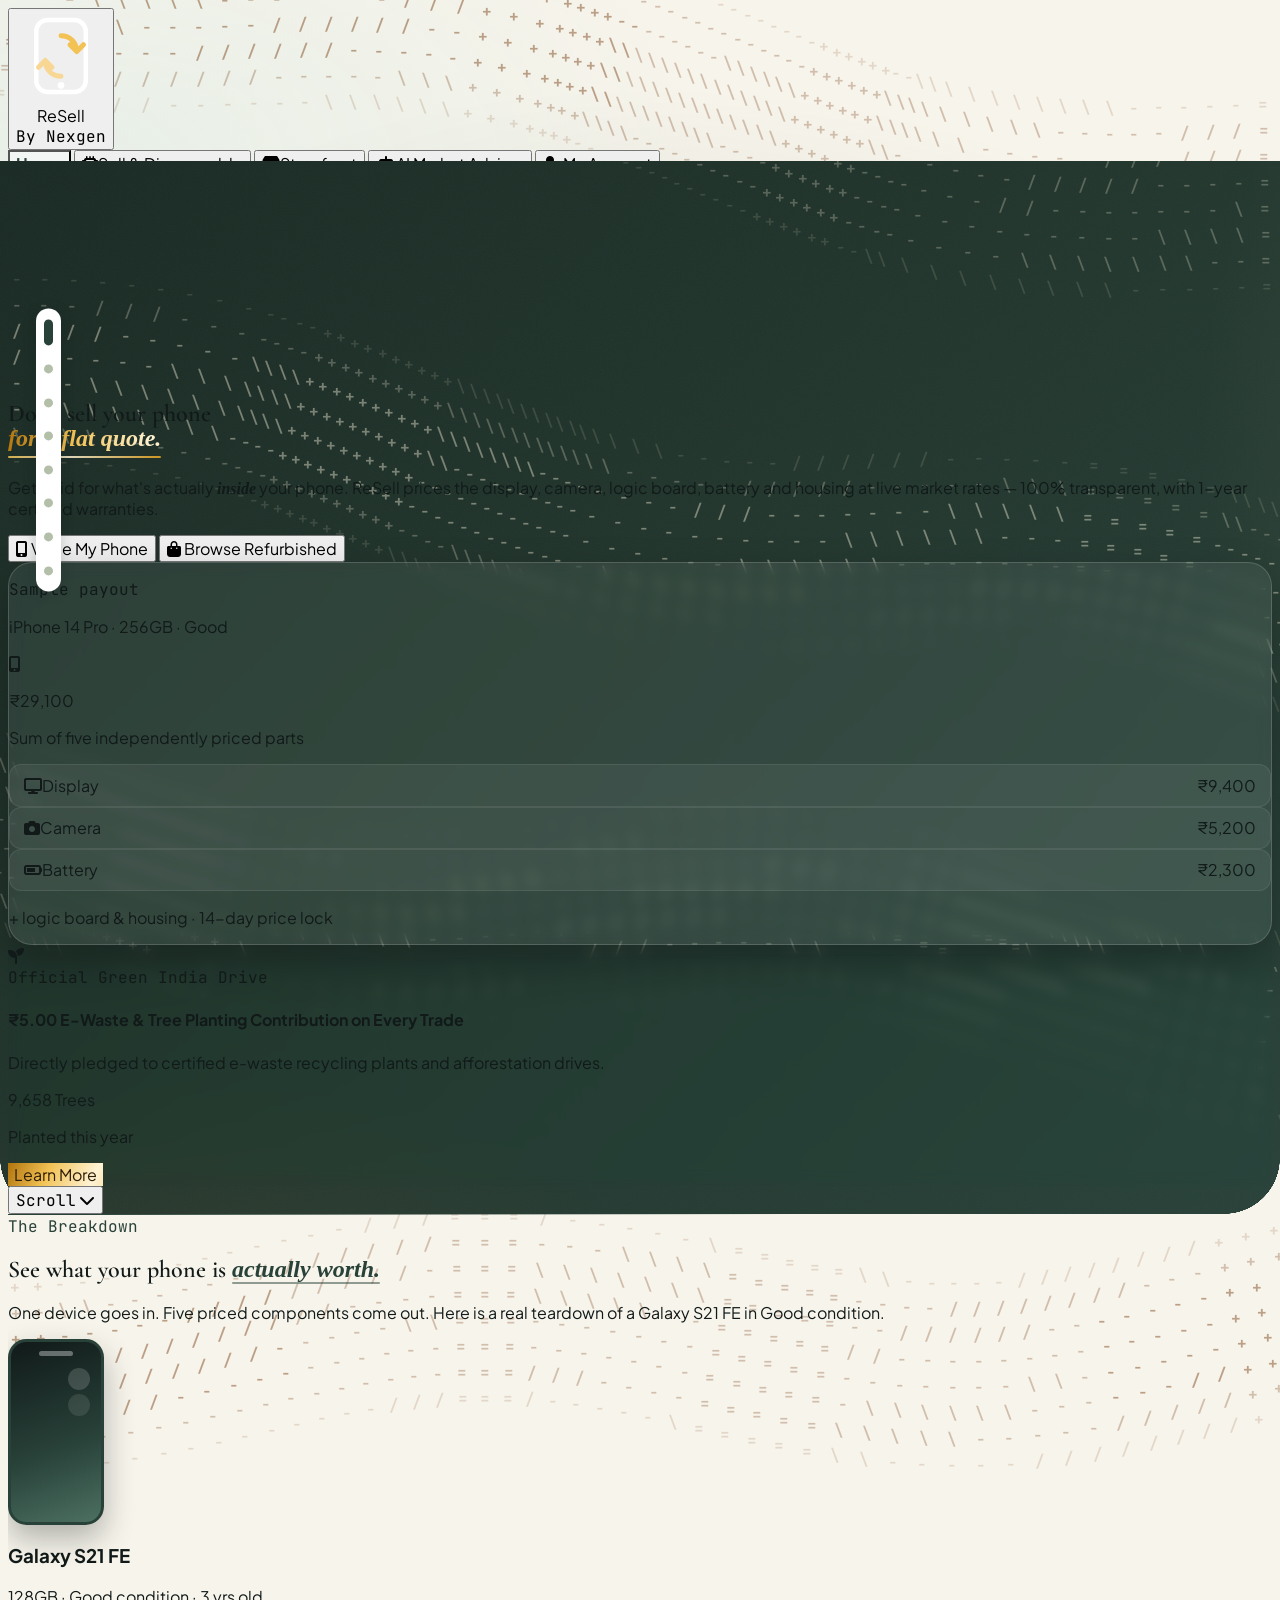
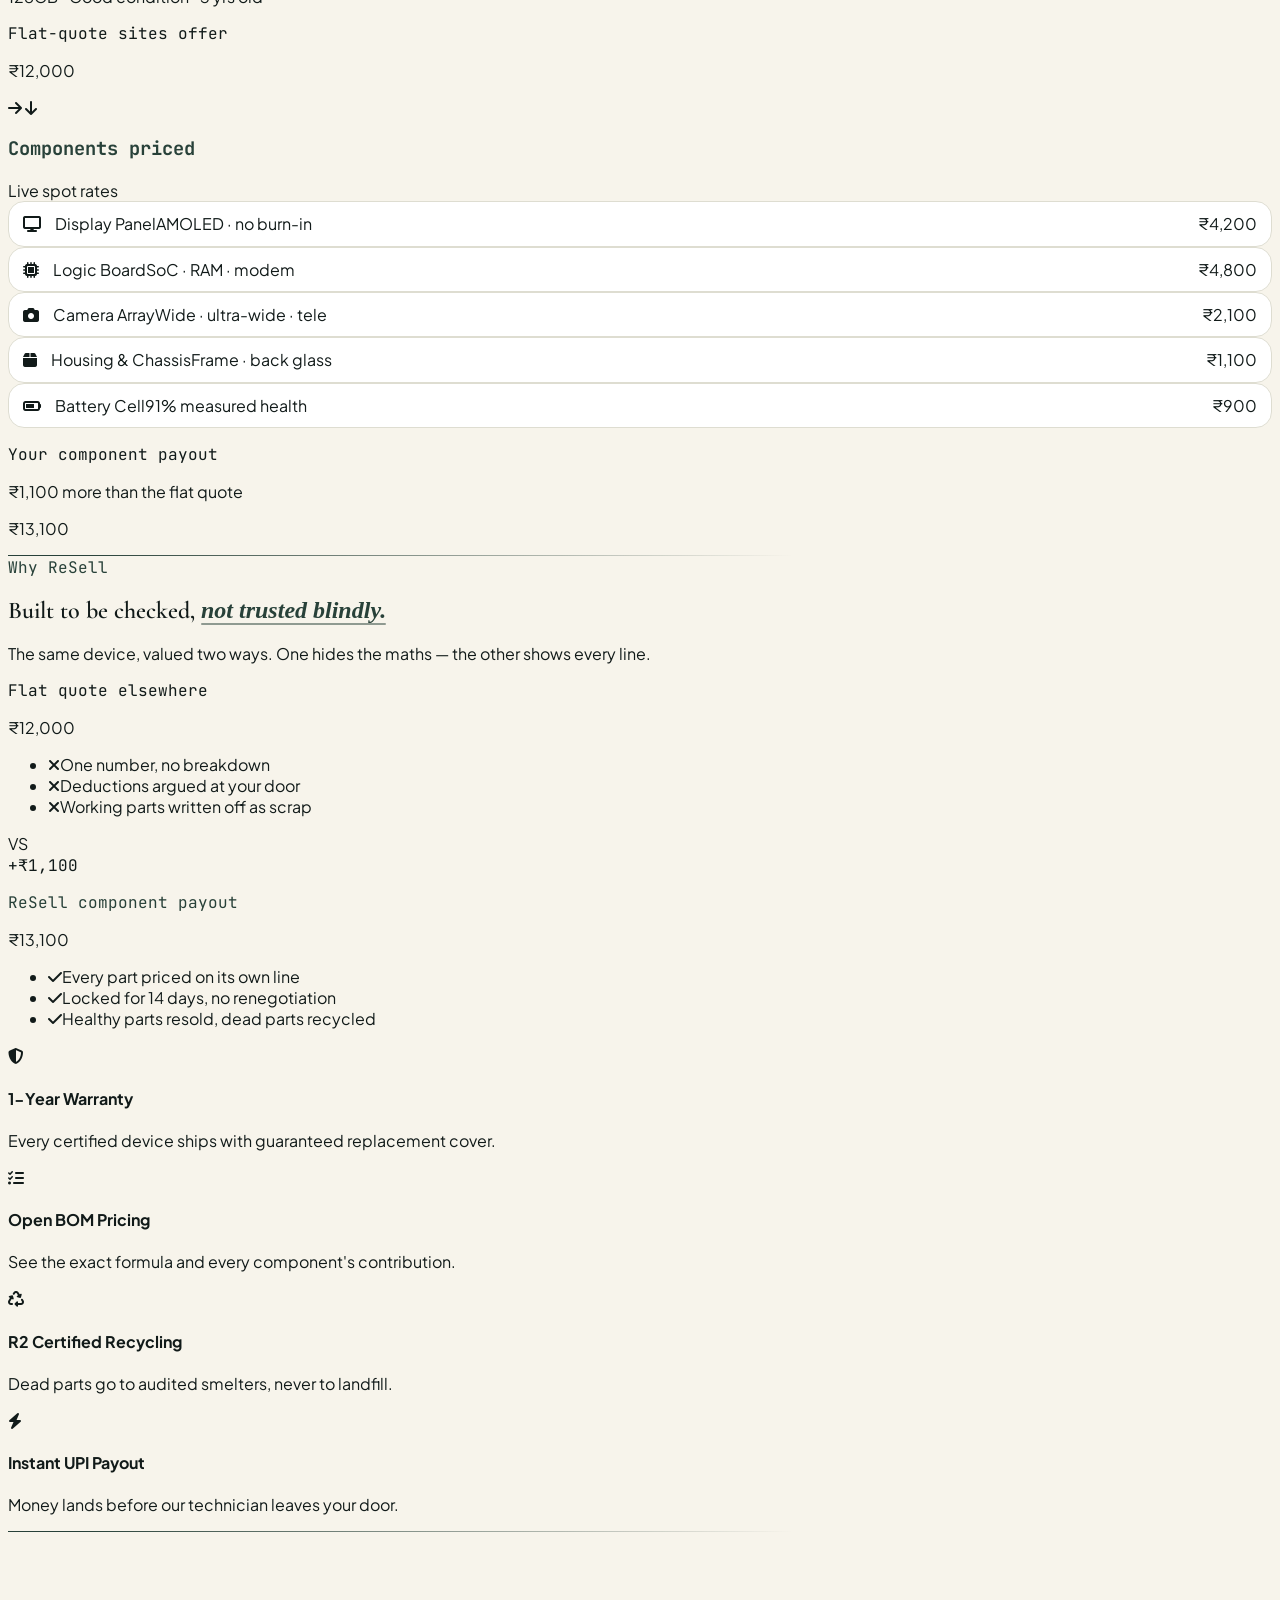
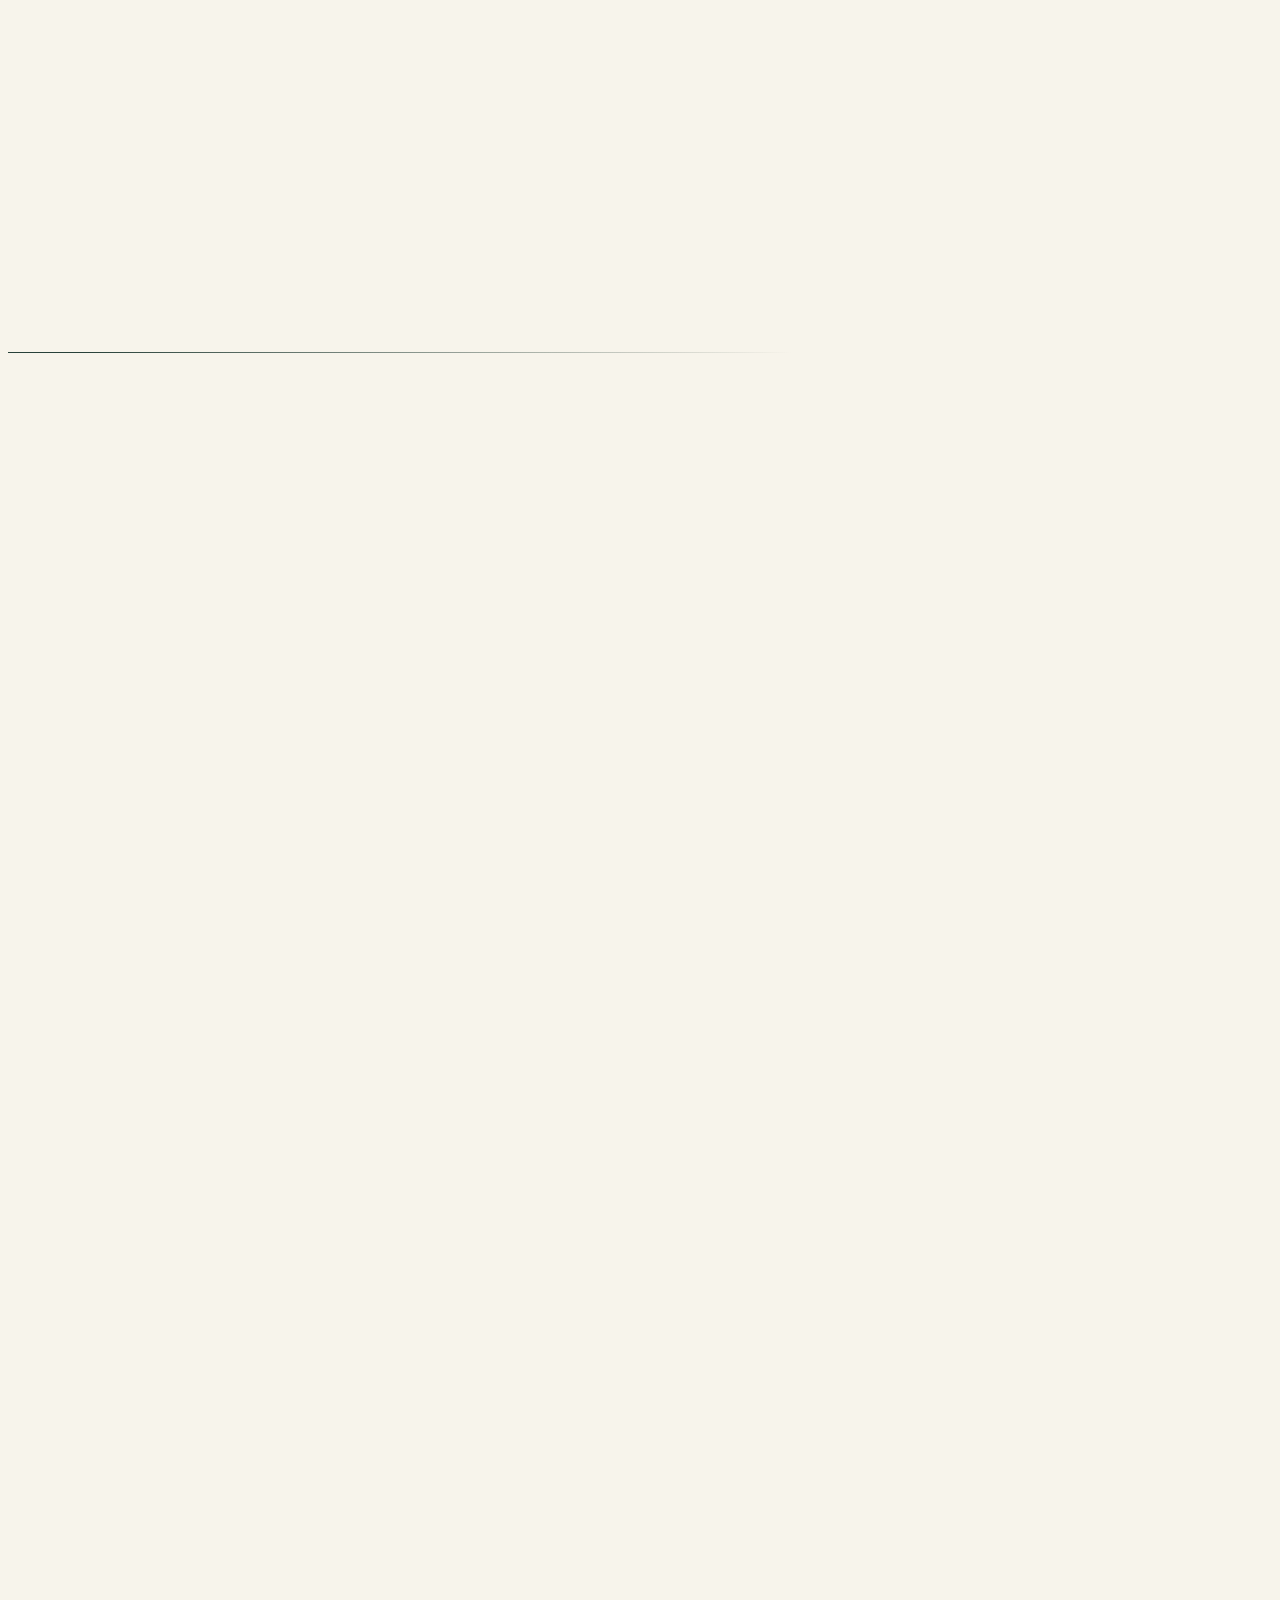
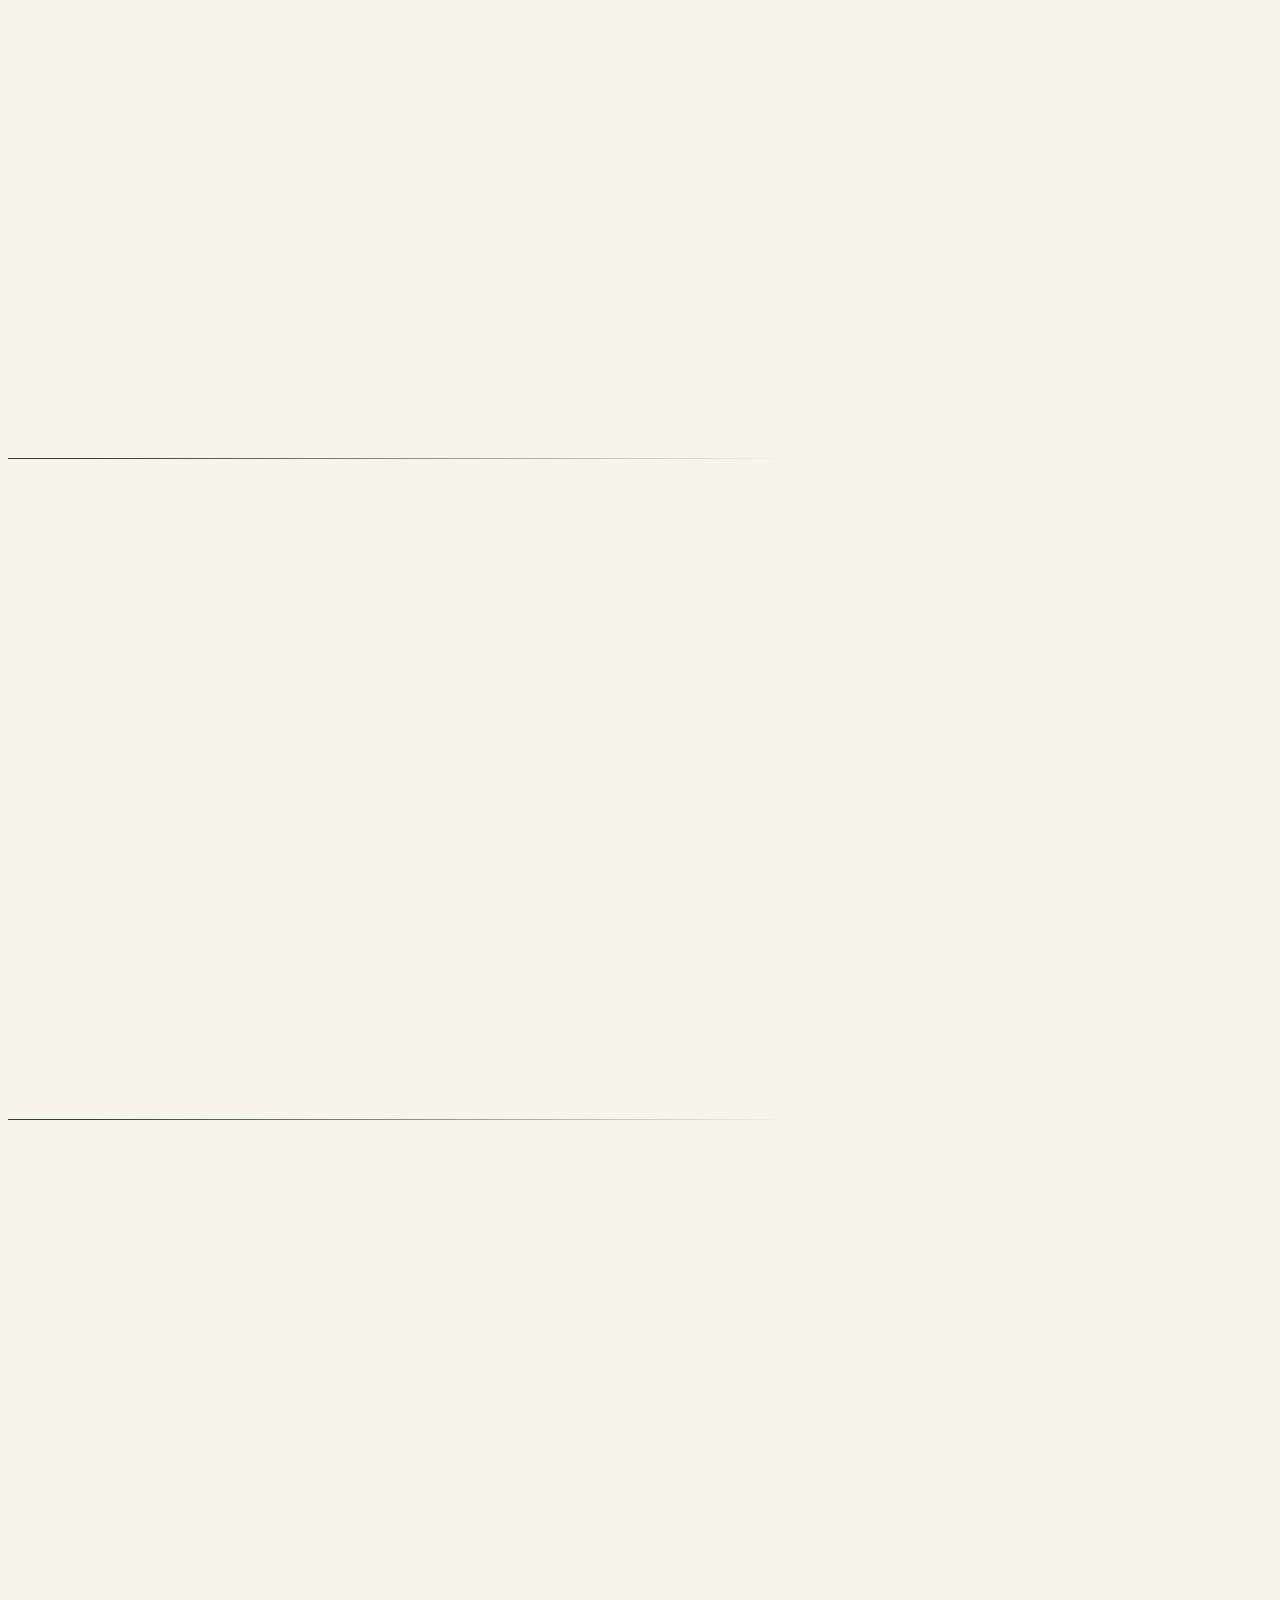
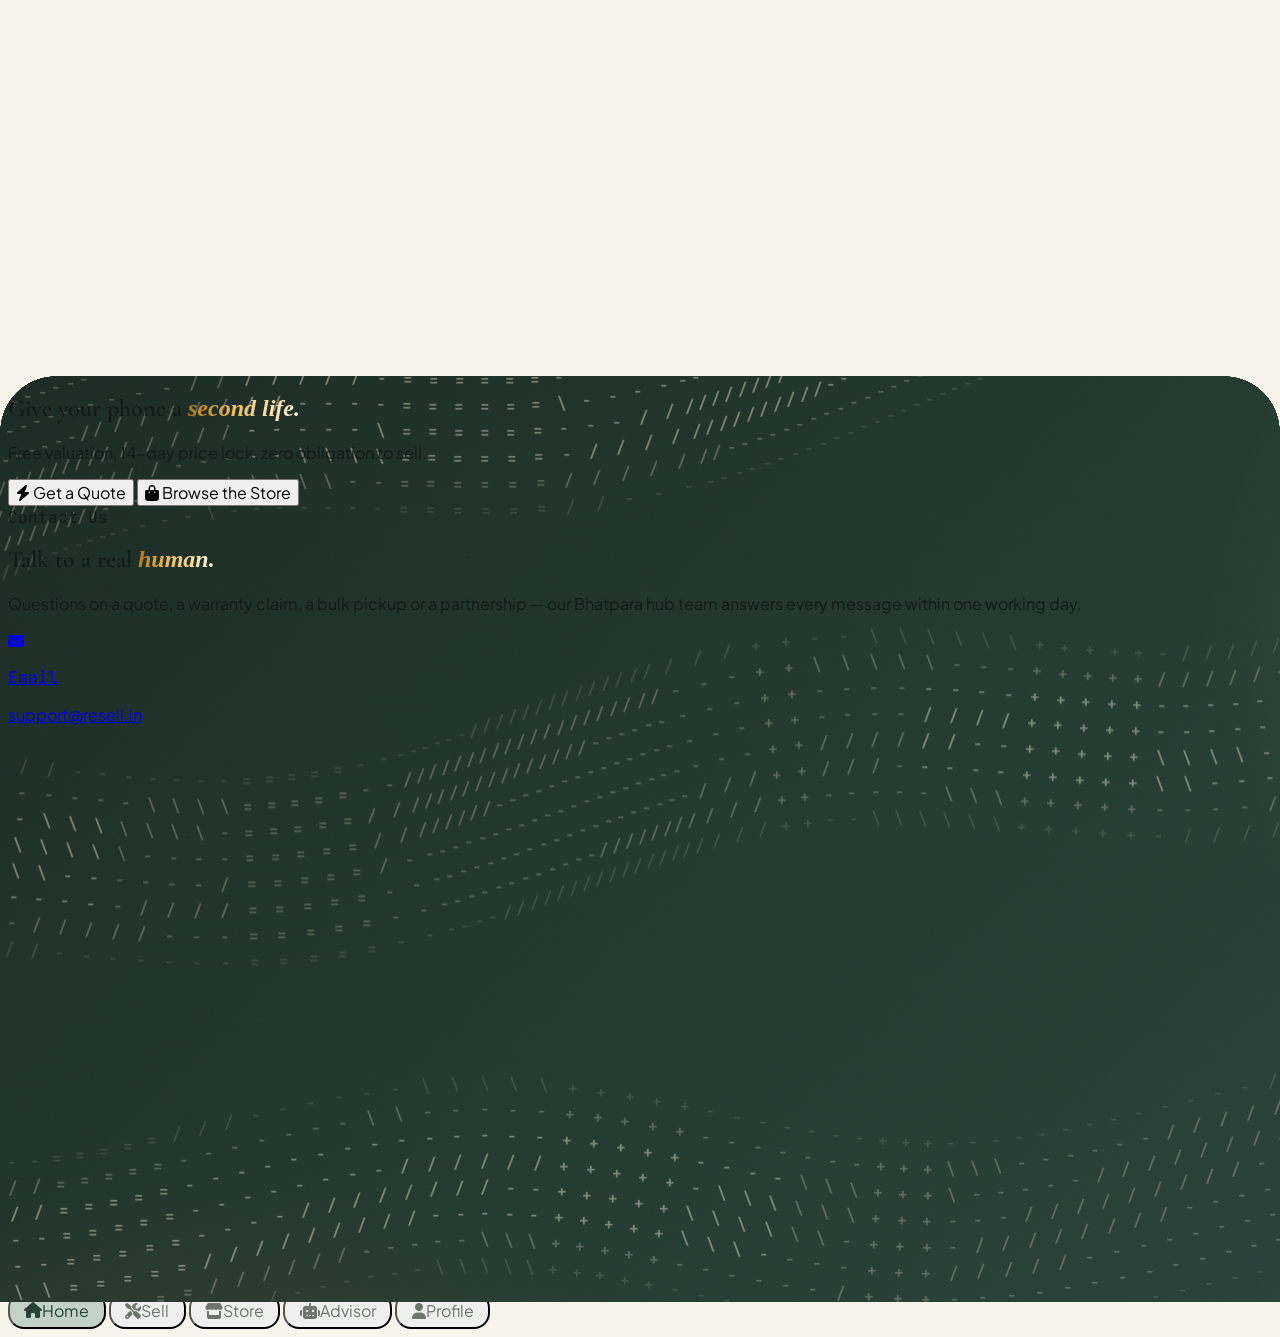
==== commit 4f93f264: "Add files via upload" ====
--- a/index.html
+++ b/index.html
@@ -1,1890 +1,1740 @@
-<!DOCTYPE html>
-<html lang="en">
-<head>
-<meta charset="UTF-8"/>
-<meta name="viewport" content="width=device-width, initial-scale=1.0"/>
-<title>ReSell — Authenticated Smartphone Re-Commerce & Circular Hardware</title>
-<script src="https://cdn.tailwindcss.com"></script>
-<script src="https://cdn.jsdelivr.net/npm/chart.js"></script>
-<link rel="stylesheet" href="https://cdnjs.cloudflare.com/ajax/libs/font-awesome/6.5.1/css/all.min.css"/>
-<link href="https://fonts.googleapis.com/css2?family=Plus+Jakarta+Sans:wght@300;400;500;600;700;800;900&display=swap" rel="stylesheet"/>
-
-<!-- Firebase SDKs (Modular v10 via ESM / gstatic) -->
-<script type="module">
-  import { initializeApp } from "https://www.gstatic.com/firebasejs/10.12.2/firebase-app.js";
-  import { getAnalytics } from "https://www.gstatic.com/firebasejs/10.12.2/firebase-analytics.js";
-  import { 
-    getAuth, 
-    signInWithPopup, 
-    GoogleAuthProvider, 
-    signOut, 
-    onAuthStateChanged 
-  } from "https://www.gstatic.com/firebasejs/10.12.2/firebase-auth.js";
-
-  // Your web app's Firebase configuration
-  const firebaseConfig = {
-    apiKey: "AIzaSyBamZiZ5GhrwdZ0qLxPYK9YfV5K904ySkk",
-    authDomain: "resell-123.firebaseapp.com",
-    projectId: "resell-123",
-    storageBucket: "resell-123.firebasestorage.app",
-    messagingSenderId: "862001352556",
-    appId: "1:862001352556:web:8f245b0a19e31d4b70ad49",
-    measurementId: "G-7KWHPMGMW3"
-  };
-
-  // Initialize Firebase
-  const app = initializeApp(firebaseConfig);
-  let analytics = null;
-  try {
-    analytics = getAnalytics(app);
-  } catch (e) {
-    console.warn("Firebase analytics not supported in this environment");
-  }
-
-  const auth = getAuth(app);
-  const provider = new GoogleAuthProvider();
-  provider.setCustomParameters({ prompt: 'select_account' });
-
-  // Expose to window for global access
-  window.FirebaseAuth = {
-    auth,
-    provider,
-    signInWithGoogle: async () => {
-      try {
-        const result = await signInWithPopup(auth, provider);
-        const user = result.user;
-        window.handleFirebaseUserLogin(user);
-        return user;
-      } catch (error) {
-        console.error("Firebase Google Auth Error:", error);
-        if (error.code === 'auth/unauthorized-domain' || error.code === 'auth/popup-closed-by-user' || error.code === 'auth/configuration-not-found') {
-          window.handleFirebaseAuthFallback(error);
-        } else {
-          window.toast("Auth error: " + error.message);
-        }
-        throw error;
-      }
-    },
-    signOutUser: async () => {
-      try {
-        await signOut(auth);
-        window.handleFirebaseUserLogout();
-      } catch (error) {
-        console.error("Firebase SignOut Error:", error);
-      }
-    }
-  };
-
-  // Listen to Auth State Changes
-  onAuthStateChanged(auth, (user) => {
-    if (user) {
-      window.handleFirebaseUserLogin(user);
-    } else {
-      const existingUser = window.DB ? window.DB.get('user', null) : null;
-      if (!existingUser || !existingUser.isLoggedIn) {
-        window.setCleanDefaultState();
-      }
-    }
-  });
-</script>
-
-<style>
-*{font-family:'Plus Jakarta Sans',sans-serif;box-sizing:border-box}
-:root{--navy:#1e3a5f;--navy-l:#2a4f7c;--emr:#2d7a5f;--emr-l:#3a9e7a;--pearl:#f8f9fb;--char:#1c2331;--bdr:#e2e8f0}
-body{background:var(--pearl);color:var(--char)}
-::-webkit-scrollbar{width:5px;height:5px}
-::-webkit-scrollbar-thumb{background:#cbd5e1;border-radius:9px}
-
-.view{display:none;opacity:0;transform:translateY(6px);transition:opacity .28s ease,transform .28s ease}
-.view.on{display:block;opacity:1;transform:translateY(0)}
-
-/* High-contrast dark navy hero */
-.hero-grad{background:linear-gradient(135deg,#0a1526 0%,#132845 40%,#1e3a5f 70%,#123b30 100%)}
-
-/* 3D Hardware Canvas */
-.viewport-3d{
-  background:radial-gradient(circle at center,#1e293b 0%,#0f172a 100%);
-  border-radius:1.5rem;
-  position:relative;
-  overflow:hidden;
-  box-shadow:inset 0 0 40px rgba(0,0,0,0.5),0 15px 35px rgba(15,23,42,0.15);
-}
-
-.hardware-3d-item{
-  transition:all 0.8s cubic-bezier(0.34,1.56,0.64,1);
-  filter:drop-shadow(0 12px 20px rgba(0,0,0,0.45));
-}
-.hardware-3d-item:hover{
-  transform:scale(1.04) translateY(-4px);
-  filter:drop-shadow(0 18px 28px rgba(56,189,248,0.35));
-}
-
-/* Modals */
-.overlay{position:fixed;inset:0;z-index:999;background:rgba(15,23,42,.65);backdrop-filter:blur(4px);display:flex;align-items:center;justify-content:center;padding:1rem;opacity:0;pointer-events:none;transition:opacity .3s}
-.overlay.open{opacity:1;pointer-events:all}
-.modal-box{background:#fff;border-radius:1.5rem;box-shadow:0 25px 60px rgba(0,0,0,.25);width:100%;max-width:520px;max-height:92vh;overflow-y:auto;transform:scale(.95) translateY(15px);transition:transform .35s cubic-bezier(.34,1.56,.64,1)}
-.overlay.open .modal-box{transform:scale(1) translateY(0)}
-
-/* Toast */
-#toast{position:fixed;bottom:5rem;right:1.25rem;z-index:9999;background:#1c2331;color:#fff;padding:.75rem 1.25rem;border-radius:.875rem;font-size:.75rem;font-weight:600;transform:translateX(130%);transition:transform .4s cubic-bezier(.34,1.56,.64,1);pointer-events:none;max-width:320px;box-shadow:0 10px 25px rgba(0,0,0,0.3)}
-#toast.show{transform:translateX(0)}
-
-/* Mode toggle */
-.mode-pill{display:inline-flex;padding:.25rem;background:#f1f5f9;border-radius:9999px;border:1px solid #e2e8f0}
-.mode-pill button{padding:.5rem 1.25rem;border-radius:9999px;font-size:.75rem;font-weight:700;transition:all .25s;color:#64748b}
-.mode-pill button.active{background:var(--navy);color:#fff;box-shadow:0 2px 8px rgba(30,58,95,.25)}
-
-/* Brand pills */
-.brand-pill{padding:.375rem 1rem;border-radius:9999px;font-size:.7rem;font-weight:700;border:1.5px solid var(--bdr);cursor:pointer;transition:all .2s;background:#fff;color:#64748b;white-space:nowrap}
-.brand-pill.active{background:var(--navy);color:#fff;border-color:var(--navy)}
-
-.prod-card:hover{transform:translateY(-4px);box-shadow:0 14px 34px rgba(30,58,95,.12)}
-.prod-card{transition:transform .25s,box-shadow .25s}
-
-/* Chat bubbles */
-.bubble-bot{background:#f1f5f9;border-radius:0 1rem 1rem 1rem}
-.bubble-user{background:var(--navy);color:#fff;border-radius:1rem 0 1rem 1rem}
-
-/* Vision Scan Animation */
-.scan-line{
-  position:absolute;
-  left:0;right:0;height:3px;
-  background:linear-gradient(90deg,transparent,#38bdf8,#34d399,transparent);
-  box-shadow:0 0 15px #38bdf8;
-  animation:scanAnim 2s infinite ease-in-out;
-}
-@keyframes scanAnim{
-  0%{top:5%}
-  50%{top:95%}
-  100%{top:5%}
-}
-</style>
-</head>
-<body class="antialiased min-h-screen pb-20 md:pb-0">
-
-<!-- ═══════════════════════════ TOP NAVIGATION ═══════════════════════════ -->
-<header class="sticky top-0 z-40 bg-white border-b border-slate-100 shadow-sm">
-  <!-- Micro bar -->
-  <div class="bg-slate-900 text-xs text-white py-1.5 px-4 hidden md:flex items-center justify-between">
-    <div class="flex items-center gap-4">
-      <span class="text-emerald-400 font-semibold flex items-center gap-1">
-        <i class="fa-solid fa-shield-halved text-[10px]"></i> Firebase Authentication: Connected to <code class="font-mono text-[11px] text-amber-300">resell-123</code>
-      </span>
-      <span class="text-slate-500">|</span>
-      <button onclick="openModal('loc-modal')" class="flex items-center gap-1 text-slate-300 hover:text-white transition-colors">
-        <i class="fa-solid fa-location-dot text-rose-400"></i>
-        <span id="loc-label">Bhatpara / Kolkata Hub</span>
-        <i class="fa-solid fa-chevron-down text-[9px] text-slate-500 ml-0.5"></i>
-      </button>
-    </div>
-    <div class="flex items-center gap-5 text-slate-300">
-      <button onclick="nav('quote')" class="hover:text-white"><i class="fa-solid fa-bolt text-amber-400 mr-1"></i>Instant Valuation</button>
-      <button onclick="nav('profile')" class="hover:text-white"><i class="fa-solid fa-truck-fast text-sky-400 mr-1"></i>Track Pickup</button>
-      <span class="text-slate-500">|</span>
-      <span class="text-slate-400">Ecosystem by <strong class="text-white">Nexgen</strong></span>
-    </div>
-  </div>
-
-  <!-- Main Bar -->
-  <div class="max-w-7xl mx-auto px-4 sm:px-6 h-16 flex items-center justify-between gap-4">
-    <!-- Brand Logo -->
-    <button onclick="nav('home')" class="flex items-center gap-2.5 flex-shrink-0 group">
-      <div class="w-10 h-10 rounded-xl bg-[#1e3a5f] flex items-center justify-center shadow-md group-hover:scale-105 transition-transform">
-        <svg viewBox="0 0 40 40" class="w-6 h-6" fill="none">
-          <rect x="9" y="4" width="22" height="32" rx="5" stroke="#fff" stroke-width="2"/>
-          <path d="M20 11c4 0 7 3 7 7M27 18l3-3M27 18l-3-3" stroke="#34d399" stroke-width="2.2" stroke-linecap="round" stroke-linejoin="round"/>
-          <path d="M20 29c-4 0-7-3-7-7M13 22l-3 3M13 22l3 3" stroke="#38bdf8" stroke-width="2.2" stroke-linecap="round" stroke-linejoin="round"/>
-          <circle cx="20" cy="33" r="1.5" fill="#fff"/>
-        </svg>
-      </div>
-      <div class="text-left">
-        <div class="font-extrabold text-[1.2rem] tracking-tight text-slate-900 leading-none">Re<span class="text-[#2d7a5f]">Sell</span></div>
-        <div class="text-[8px] text-slate-400 font-semibold uppercase tracking-widest leading-none mt-0.5">By Nexgen</div>
-      </div>
-    </button>
-
-    <!-- Desktop Navigation Links -->
-    <nav class="hidden lg:flex items-center gap-1.5 text-sm font-semibold text-slate-600">
-      <button onclick="nav('home')" class="nav-link px-3.5 py-2 rounded-lg hover:text-[#1e3a5f] hover:bg-slate-100 transition-all active" data-p="home">Home</button>
-      <button onclick="nav('quote')" class="nav-link px-3.5 py-2 rounded-lg hover:text-[#1e3a5f] hover:bg-slate-100 transition-all" data-p="quote"><i class="fa-solid fa-microchip text-[#2d7a5f] mr-1 text-xs"></i>Sell &amp; Disassemble</button>
-      <button onclick="nav('shop')" class="nav-link px-3.5 py-2 rounded-lg hover:text-[#1e3a5f] hover:bg-slate-100 transition-all" data-p="shop"><i class="fa-solid fa-store text-sky-500 mr-1 text-xs"></i>Storefront</button>
-      <button onclick="nav('advisor')" class="nav-link px-3.5 py-2 rounded-lg hover:text-[#1e3a5f] hover:bg-slate-100 transition-all" data-p="advisor"><i class="fa-solid fa-robot text-purple-500 mr-1 text-xs"></i>AI Market Advisor</button>
-      <button onclick="nav('profile')" class="nav-link px-3.5 py-2 rounded-lg hover:text-[#1e3a5f] hover:bg-slate-100 transition-all" data-p="profile"><i class="fa-solid fa-user-shield text-amber-500 mr-1 text-xs"></i>My Account</button>
-    </nav>
-
-    <!-- Right Actions -->
-    <div class="flex items-center gap-2.5">
-      <!-- Cart -->
-      <button onclick="openModal('cart-modal')" class="relative flex items-center gap-1.5 px-3.5 py-2 rounded-xl border border-slate-200 text-slate-700 hover:bg-slate-50 text-sm font-bold transition-all">
-        <i class="fa-solid fa-cart-shopping text-[#1e3a5f]"></i>
-        <span class="hidden sm:inline text-xs">Cart</span>
-        <span id="cart-badge" class="w-4 h-4 rounded-full bg-[#2d7a5f] text-white text-[10px] font-bold flex items-center justify-center">0</span>
-      </button>
-
-      <!-- Fast Quote Trigger -->
-      <button onclick="nav('quote')" class="hidden sm:flex items-center gap-1.5 px-4 py-2 rounded-xl bg-[#2d7a5f] hover:bg-[#3a9e7a] text-white text-xs font-bold shadow-sm transition-all">
-        <i class="fa-solid fa-bolt text-amber-300"></i>Get Fast Quote
-      </button>
-
-      <!-- Firebase Google Sign In Button -->
-      <button id="auth-btn" onclick="triggerFirebaseGoogleLogin()" class="flex items-center gap-2 px-3.5 py-2 rounded-xl border border-slate-200 hover:border-slate-300 bg-white text-xs font-bold text-slate-700 hover:shadow-xs transition-all">
-        <img id="nav-user-photo" src="" class="w-4 h-4 rounded-full hidden object-cover" />
-        <svg id="nav-google-icon" class="w-4 h-4" viewBox="0 0 24 24">
-          <path fill="#4285F4" d="M22.56 12.25c0-.78-.07-1.53-.2-2.25H12v4.26h5.92c-.26 1.37-1.04 2.53-2.21 3.31v2.77h3.57c2.08-1.92 3.28-4.74 3.28-8.09z"/>
-          <path fill="#34A853" d="M12 23c2.97 0 5.46-.98 7.28-2.66l-3.57-2.77c-.98.66-2.23 1.06-3.71 1.06-2.86 0-5.29-1.93-6.16-4.53H2.18v2.84C3.99 20.53 7.7 23 12 23z"/>
-          <path fill="#FBBC05" d="M5.84 14.09c-.22-.66-.35-1.36-.35-2.09s.13-1.43.35-2.09V7.06H2.18C1.43 8.55 1 10.22 1 12s.43 3.45 1.18 4.94l2.85-2.22.81-.63z"/>
-          <path fill="#EA4335" d="M12 5.38c1.62 0 3.06.56 4.21 1.64l3.15-3.15C17.45 2.09 14.97 1 12 1 7.7 1 3.99 3.47 2.18 7.06l3.66 2.84c.87-2.6 3.3-4.52 6.16-4.52z"/>
-        </svg>
-        <span id="auth-label">Sign in with Google</span>
-      </button>
-    </div>
-  </div>
-</header>
-
-<!-- ═══════════════════════════ MAIN VIEW CONTAINER ═══════════════════════════ -->
-<main class="max-w-7xl mx-auto px-4 sm:px-6 py-6 space-y-6">
-
-<!-- ─────────────────────────── 1. HOME VIEW ───────────────────────────────── -->
-<div id="view-home" class="view on space-y-6">
-  <!-- Greener India Campaign Banner -->
-  <div class="bg-gradient-to-r from-emerald-800 via-teal-900 to-slate-900 rounded-2xl p-4 text-white flex flex-col sm:flex-row items-center justify-between gap-3 shadow-md border border-emerald-600/30">
-    <div class="flex items-center gap-3">
-      <div class="w-10 h-10 rounded-xl bg-emerald-500/20 border border-emerald-400/40 flex items-center justify-center text-emerald-300 text-xl flex-shrink-0">
-        <i class="fa-solid fa-seedling"></i>
-      </div>
-      <div class="text-xs">
-        <span class="bg-emerald-400/20 text-emerald-300 font-bold px-2 py-0.5 rounded text-[10px] uppercase tracking-wider">Official Green India Drive</span>
-        <h4 class="font-extrabold text-sm text-white mt-0.5">₹5.00 E-Waste &amp; Tree Planting Contribution on Every Trade</h4>
-        <p class="text-slate-300 text-[11px]">Directly pledged to certified e-waste recycling plants and afforestation drives.</p>
-      </div>
-    </div>
-    <div class="flex items-center gap-4 text-xs font-bold text-emerald-200">
-      <div class="text-right">
-        <p class="text-sm font-black text-white">9,658 Trees</p>
-        <p class="text-[10px] text-slate-400">Planted this year</p>
-      </div>
-      <button onclick="toast('🌱 Thank you for supporting the Greener India Initiative!')" class="px-3.5 py-2 rounded-xl bg-emerald-500 hover:bg-emerald-400 text-slate-950 font-black text-xs transition-colors">
-        Learn More
-      </button>
-    </div>
-  </div>
-
-  <!-- Hero Section -->
-  <div class="hero-grad rounded-3xl p-8 sm:p-12 text-white shadow-xl relative overflow-hidden">
-    <div class="absolute -right-20 -top-20 w-96 h-96 bg-white/5 rounded-full blur-3xl pointer-events-none"></div>
-    <div class="absolute -left-20 -bottom-20 w-80 h-80 bg-emerald-400/10 rounded-full blur-3xl pointer-events-none"></div>
-    <div class="relative z-10 max-w-2xl">
-      <div class="inline-flex items-center gap-2 px-3 py-1.5 rounded-full bg-white/10 border border-white/20 text-emerald-300 text-xs font-bold mb-5">
-        <span class="w-2 h-2 rounded-full bg-emerald-400 animate-pulse inline-block"></span>
-        Transparent Component-Level Smartphone Re-Commerce
-      </div>
-      <h1 class="text-4xl sm:text-5xl font-black leading-tight tracking-tight mb-4 text-white drop-shadow-sm">
-        Don't sell your phone<br/>for a flat quote.
-      </h1>
-      <p class="text-slate-200 text-sm sm:text-base leading-relaxed mb-8 max-w-xl">
-        ReSell calculates real-time market value for each individual component — display, camera, logic board, and battery. 100% transparent. Guaranteed 1-year certified warranties.
-      </p>
-      <div class="flex flex-wrap gap-3">
-        <button onclick="nav('quote')" class="flex items-center gap-2 px-6 py-3.5 rounded-xl bg-[#2d7a5f] hover:bg-[#3a9e7a] text-white font-bold text-sm shadow-lg transition-all hover:-translate-y-0.5">
-          <i class="fa-solid fa-mobile-screen-button"></i> Value &amp; Disassemble My Phone
-        </button>
-        <button onclick="nav('shop')" class="flex items-center gap-2 px-6 py-3.5 rounded-xl bg-white/15 hover:bg-white/25 text-white font-bold text-sm border border-white/25 backdrop-blur transition-all hover:-translate-y-0.5">
-          <i class="fa-solid fa-bag-shopping"></i> Browse 1-Yr Refurbished Store
-        </button>
-      </div>
-    </div>
-  </div>
-
-  <!-- Key Metrics -->
-  <div class="grid grid-cols-2 md:grid-cols-4 gap-4">
-    <div class="bg-white rounded-2xl p-5 border border-slate-100 shadow-xs text-center">
-      <div class="text-2xl font-black text-[#1e3a5f]">+37%</div>
-      <p class="text-xs text-slate-500 mt-1">More value vs flat quote</p>
-    </div>
-    <div class="bg-white rounded-2xl p-5 border border-slate-100 shadow-xs text-center">
-      <div class="text-2xl font-black text-[#2d7a5f]">14,200+</div>
-      <p class="text-xs text-slate-500 mt-1">OEM Parts Harvested</p>
-    </div>
-    <div class="bg-white rounded-2xl p-5 border border-slate-100 shadow-xs text-center">
-      <div class="text-2xl font-black text-[#1e3a5f]">100%</div>
-      <p class="text-xs text-slate-500 mt-1">Transparent BOM Pricing</p>
-    </div>
-    <div class="bg-white rounded-2xl p-5 border border-slate-100 shadow-xs text-center">
-      <div class="text-2xl font-black text-[#2d7a5f]">48,290 kg</div>
-      <p class="text-xs text-slate-500 mt-1">CO₂ Equivalent Saved</p>
-    </div>
-  </div>
-
-  <!-- Featured Hubs -->
-  <div class="grid md:grid-cols-3 gap-5">
-    <div class="bg-white p-6 rounded-2xl border border-slate-100 shadow-xs hover:shadow-md transition-shadow">
-      <div class="w-9 h-9 rounded-xl bg-rose-50 text-rose-600 flex items-center justify-center mb-3"><i class="fa-solid fa-store"></i></div>
-      <h3 class="font-bold text-slate-900 mb-1">Nearest Certified Hub</h3>
-      <p class="text-xs text-slate-500 mb-3">Walk-in for 15-minute diagnostic &amp; instant doorstep payout</p>
-      <div class="p-3 bg-slate-50 rounded-xl flex items-center justify-between text-xs">
-        <div><p class="font-bold" id="hub-name">Bhatpara Hub, WB</p><p class="text-slate-400">10 AM – 9 PM</p></div>
-        <button onclick="openModal('loc-modal')" class="font-bold text-[#1e3a5f] hover:underline">Change</button>
-      </div>
-    </div>
-    <div class="bg-white p-6 rounded-2xl border border-slate-100 shadow-xs hover:shadow-md transition-shadow">
-      <div class="w-9 h-9 rounded-xl bg-sky-50 text-sky-600 flex items-center justify-center mb-3"><i class="fa-solid fa-mobile-screen-button"></i></div>
-      <h3 class="font-bold text-slate-900 mb-1">Saved Quotation</h3>
-      <p class="text-xs text-slate-500 mb-3">14-day price lock guarantee on your device</p>
-      <div class="p-3 bg-slate-50 rounded-xl flex items-center justify-between text-xs">
-        <div><p class="font-bold" id="home-saved-quote-title">No Active Quote</p><p class="text-slate-400" id="home-saved-quote-price">Value a phone to lock price</p></div>
-        <button onclick="nav('quote')" class="px-2.5 py-1 rounded-lg bg-[#1e3a5f] text-white font-semibold">Value</button>
-      </div>
-    </div>
-    <div class="bg-white p-6 rounded-2xl border border-slate-100 shadow-xs hover:shadow-md transition-shadow">
-      <div class="w-9 h-9 rounded-xl bg-emerald-50 text-[#2d7a5f] flex items-center justify-center mb-3"><i class="fa-solid fa-leaf"></i></div>
-      <h3 class="font-bold text-slate-900 mb-1">E-Waste Neutrality</h3>
-      <p class="text-xs text-slate-500 mb-3">Dead components routed to R2 hydrometallurgical smelters</p>
-      <div class="flex justify-between pt-1">
-        <div><p class="text-xl font-black text-[#2d7a5f]">48,290 kg</p><p class="text-[10px] text-slate-400">CO₂ Saved</p></div>
-        <div class="text-right"><p class="text-xl font-black text-[#1e3a5f]">14,200+</p><p class="text-[10px] text-slate-400">Parts Salvaged</p></div>
-      </div>
-    </div>
-  </div>
-</div>
-
-<!-- ─────────────────────────── 2. VALUATION & DISASSEMBLY (RESET TO CLEAN DEFAULT ON REFRESH) ───────────────────── -->
-<div id="view-quote" class="view space-y-6">
-
-  <div class="text-center max-w-xl mx-auto">
-    <span class="inline-flex items-center gap-1.5 px-3 py-1 rounded-full bg-sky-50 text-[#1e3a5f] text-xs font-bold border border-sky-100 mb-2">
-      <i class="fa-solid fa-layer-group text-[#2d7a5f] text-xs"></i>Real-Time BOM Decomposition Engine
-    </span>
-    <h2 class="text-3xl font-extrabold text-slate-900">Device Disassembly &amp; Valuation</h2>
-    <p class="text-sm text-slate-500 mt-1">Select phone, purchase date (last 15 years), and condition for an instant visual teardown.</p>
-  </div>
-
-  <!-- Input Selection Bar -->
-  <div class="bg-white p-6 rounded-3xl border border-slate-100 shadow-sm">
-    <div class="grid sm:grid-cols-2 lg:grid-cols-4 gap-4 mb-4">
-      <div>
-        <label class="block text-xs font-bold text-slate-600 uppercase tracking-wider mb-1.5">1. Select Brand</label>
-        <select id="sel-brand" onchange="updateModels()" class="w-full px-3.5 py-3 rounded-xl border border-slate-200 text-sm font-semibold focus:ring-2 focus:ring-[#1e3a5f] focus:outline-none bg-slate-50 focus:bg-white">
-          <option value="" disabled selected>(Choose Brand)</option>
-          <option value="realme">Realme</option>
-          <option value="apple">Apple</option>
-          <option value="samsung">Samsung</option>
-          <option value="google">Google Pixel</option>
-          <option value="oneplus">OnePlus</option>
-          <option value="xiaomi">Xiaomi / Redmi</option>
-          <option value="oppo">Oppo</option>
-          <option value="vivo">Vivo / iQOO</option>
-          <option value="motorola">Motorola</option>
-          <option value="nothing">Nothing Phone</option>
-          <option value="nokia">Nokia</option>
-        </select>
-      </div>
-
-      <div>
-        <label class="block text-xs font-bold text-slate-600 uppercase tracking-wider mb-1.5">2. Select Phone Model</label>
-        <select id="sel-model" class="w-full px-3.5 py-3 rounded-xl border border-slate-200 text-sm font-semibold focus:ring-2 focus:ring-[#1e3a5f] focus:outline-none bg-slate-50 focus:bg-white">
-          <option value="" disabled selected>(Choose Model)</option>
-        </select>
-      </div>
-
-      <!-- 15-Year Purchase Range -->
-      <div>
-        <label class="block text-xs font-bold text-slate-600 uppercase tracking-wider mb-1.5">3. Purchase Date (15-Yr)</label>
-        <div class="grid grid-cols-2 gap-1.5">
-          <select id="sel-buy-year" class="px-2 py-3 rounded-xl border border-slate-200 text-xs font-bold bg-slate-50 focus:bg-white">
-            <option value="" disabled selected>(Year)</option>
-            <option value="2026">2026</option><option value="2025">2025</option><option value="2024">2024</option>
-            <option value="2023">2023 (3 Yrs)</option><option value="2022">2022</option><option value="2021">2021 (5 Yrs)</option>
-            <option value="2020">2020</option><option value="2019">2019</option><option value="2018">2018</option>
-            <option value="2017">2017</option><option value="2016">2016 (10 Yrs)</option><option value="2015">2015</option>
-            <option value="2014">2014</option><option value="2013">2013</option><option value="2012">2012</option>
-            <option value="2011">2011 (15 Yrs)</option>
-          </select>
-          <select id="sel-buy-month" class="px-2 py-3 rounded-xl border border-slate-200 text-xs font-bold bg-slate-50 focus:bg-white">
-            <option value="" disabled selected>(Month)</option>
-            <option value="1">Jan</option><option value="2">Feb</option><option value="3">Mar</option>
-            <option value="4">Apr</option><option value="5">May</option><option value="6">Jun</option>
-            <option value="7">Jul</option><option value="8">Aug</option><option value="9">Sep</option>
-            <option value="10">Oct</option><option value="11">Nov</option><option value="12">Dec</option>
-          </select>
-        </div>
-      </div>
-
-      <div>
-        <label class="block text-xs font-bold text-slate-600 uppercase tracking-wider mb-1.5">4. Hardware Condition</label>
-        <select id="sel-cond" class="w-full px-3.5 py-3 rounded-xl border border-slate-200 text-sm font-semibold focus:ring-2 focus:ring-[#1e3a5f] focus:outline-none bg-slate-50 focus:bg-white">
-          <option value="" disabled selected>(Choose Condition)</option>
-          <option value="flawless">🌟 Flawless / Mint (No scratches, >88% Batt)</option>
-          <option value="good">✅ Good Condition (Minor wear)</option>
-          <option value="cracked">⚠️ Cracked Screen / Working Digitizer</option>
-          <option value="dead">🛑 Dead / Non-Functional</option>
-        </select>
-      </div>
-    </div>
-
-    <!-- Action Buttons -->
-    <div class="flex flex-wrap gap-3">
-      <button onclick="runDisassembly()" class="flex items-center gap-2 px-8 py-3.5 rounded-xl bg-[#1e3a5f] hover:bg-[#2a4f7c] text-white font-bold text-sm shadow-md transition-all hover:scale-[1.01]">
-        <i class="fa-solid fa-screwdriver-wrench text-amber-300"></i> Check &amp; Disassemble Phone
-      </button>
-      <button onclick="openModal('formula-modal')" class="flex items-center gap-2 px-5 py-3.5 rounded-xl border border-slate-200 text-slate-700 hover:bg-slate-50 font-bold text-sm transition-all">
-        <i class="fa-solid fa-calculator text-purple-600"></i> View Transparent BOM Formula
-      </button>
-    </div>
-  </div>
-
-  <!-- Disassembly Arena -->
-  <div class="grid lg:grid-cols-12 gap-6 items-start">
-
-    <!-- Left (7 Cols): Physical Stage Canvas -->
-    <div class="lg:col-span-7 bg-white p-6 rounded-3xl border border-slate-100 shadow-sm">
-      <div class="flex items-center justify-between mb-3">
-        <div>
-          <span class="text-xs font-bold text-slate-500 uppercase tracking-wider">3D Exploded Hardware Stage</span>
-          <p class="text-xs text-slate-400">Physical Detached Hardware Units</p>
-        </div>
-        <span id="dis-badge" class="text-xs font-bold px-2.5 py-1 rounded-full bg-slate-100 text-slate-600">Ready to Analyze</span>
-      </div>
-
-      <!-- Stage Viewport Container -->
-      <div id="disassembly-stage-container" class="viewport-3d p-6 min-h-[500px] flex flex-col justify-center relative">
-        
-        <!-- Whole Phone Initial Preview (Default on load / refresh) -->
-        <div id="whole-phone-preview" class="flex flex-col items-center justify-center py-10 text-center">
-          <div class="w-36 h-64 rounded-3xl border-4 border-[#1e3a5f] bg-gradient-to-br from-slate-900 to-slate-800 flex flex-col items-center justify-between p-3 shadow-2xl relative">
-            <div class="w-16 h-3.5 rounded-full bg-black"></div>
-            <div class="text-center">
-              <i class="fa-solid fa-mobile-screen text-slate-400 text-3xl mb-2"></i>
-              <p class="text-[10px] font-extrabold text-emerald-400 tracking-wider">WHOLE DEVICE</p>
-              <p class="text-[9px] text-slate-400" id="preview-model-name">Ready for Scan</p>
-            </div>
-            <div class="w-4 h-4 rounded-full border border-slate-600"></div>
-          </div>
-          <p class="text-xs text-slate-400 mt-4">Click "Check &amp; Disassemble Phone" to trigger the visual component separation</p>
-        </div>
-
-        <!-- Exploded 3D Components (Hidden by default on refresh, shown on Disassemble click) -->
-        <div id="exploded-3d-grid" class="hidden flex-col justify-between space-y-4">
-          <!-- Top Row: Display Panel & Logic Board -->
-          <div class="grid grid-cols-2 gap-6">
-            
-            <div class="hardware-3d-item bg-slate-900/90 border-2 border-sky-400/70 rounded-2xl p-4 flex flex-col justify-between shadow-2xl backdrop-blur-sm relative">
-              <span class="absolute top-2 right-2 z-10 text-[9px] font-black px-2 py-0.5 rounded-full bg-sky-500/20 text-sky-300 border border-sky-400/40">1. DISPLAY</span>
-              <div class="w-full h-36 mt-4 bg-gradient-to-br from-slate-950 via-slate-900 to-sky-950/40 rounded-xl border border-slate-700 p-2 flex flex-col justify-between relative overflow-hidden">
-                <div class="w-12 h-1 bg-black rounded-full mx-auto"></div>
-                <div class="text-center">
-                  <i class="fa-solid fa-mobile-screen text-2xl text-sky-400 mb-1"></i>
-                  <p class="text-[10px] font-black text-white" id="m3d-disp-name">Display Panel</p>
-                  <p class="text-[8px] text-sky-300" id="m3d-disp-cond">Good Condition</p>
-                </div>
-                <div class="w-14 h-2 bg-amber-500 mx-auto rounded-t-sm border border-amber-300 flex items-center justify-around px-1">
-                  <span class="w-1 h-1 bg-amber-200 rounded-full"></span><span class="w-1 h-1 bg-amber-200 rounded-full"></span>
-                </div>
-              </div>
-              <div class="mt-2 flex items-center justify-between">
-                <span class="text-[10px] text-slate-300 font-semibold">BOM Value</span>
-                <span class="text-base font-black text-sky-400" id="m3d-disp-val">₹—</span>
-              </div>
-            </div>
-
-            <div class="hardware-3d-item bg-emerald-950/90 border-2 border-purple-400/70 rounded-2xl p-4 flex flex-col justify-between shadow-2xl backdrop-blur-sm relative">
-              <span class="absolute top-2 right-2 z-10 text-[9px] font-black px-2 py-0.5 rounded-full bg-purple-500/20 text-purple-300 border border-purple-400/40">2. LOGIC BOARD</span>
-              <div class="w-full h-36 mt-4 bg-gradient-to-br from-emerald-950 via-slate-900 to-purple-950/50 rounded-xl border border-emerald-500/40 p-2 flex flex-col justify-between relative overflow-hidden">
-                <div class="flex justify-between px-1">
-                  <span class="w-2 h-2 rounded-full bg-amber-400"></span>
-                  <span class="w-2 h-2 rounded-full bg-amber-400"></span>
-                </div>
-                <div class="w-14 h-14 bg-slate-900 border-2 border-purple-400 rounded-lg mx-auto flex flex-col items-center justify-center text-purple-300 shadow-xl">
-                  <i class="fa-solid fa-microchip text-lg"></i>
-                  <span class="text-[7px] font-mono font-bold text-purple-200">SoC &amp; NAND</span>
-                </div>
-                <div class="flex justify-center gap-1">
-                  <span class="w-2 h-1.5 bg-amber-400 rounded-xs"></span>
-                  <span class="w-2 h-1.5 bg-amber-400 rounded-xs"></span>
-                  <span class="w-2 h-1.5 bg-amber-400 rounded-xs"></span>
-                </div>
-              </div>
-              <div class="mt-2 flex items-center justify-between">
-                <span class="text-[10px] text-slate-300 font-semibold">BOM Value</span>
-                <span class="text-base font-black text-purple-400" id="m3d-logic-val">₹—</span>
-              </div>
-            </div>
-
-          </div>
-
-          <!-- Middle Row: Battery & Camera -->
-          <div class="grid grid-cols-2 gap-6 my-2">
-            
-            <div class="hardware-3d-item bg-slate-900/90 border-2 border-rose-400/70 rounded-2xl p-4 flex flex-col justify-between shadow-2xl backdrop-blur-sm relative">
-              <span class="absolute top-2 right-2 z-10 text-[9px] font-black px-2 py-0.5 rounded-full bg-rose-500/20 text-rose-300 border border-rose-400/40">3. BATTERY</span>
-              <div class="w-full h-32 mt-4 bg-gradient-to-br from-slate-800 via-slate-850 to-slate-900 rounded-xl border border-rose-500/30 p-2 flex flex-col justify-between shadow-inner">
-                <div class="w-10 h-2 bg-amber-600 rounded-t-sm mx-auto"></div>
-                <div class="text-center">
-                  <i class="fa-solid fa-car-battery text-rose-400 text-lg mb-0.5"></i>
-                  <p class="text-[9px] font-mono font-bold text-slate-200">Li-Ion Cell</p>
-                  <p class="text-[8px] text-slate-400" id="m3d-batt-cond">Tested Health</p>
-                </div>
-                <div class="w-full h-1 bg-rose-500/50 rounded-full"></div>
-              </div>
-              <div class="mt-2 flex items-center justify-between">
-                <span class="text-[10px] text-slate-300 font-semibold">BOM Value</span>
-                <span class="text-base font-black text-rose-400" id="m3d-batt-val">₹—</span>
-              </div>
-            </div>
-
-            <div class="hardware-3d-item bg-slate-900/90 border-2 border-amber-400/70 rounded-2xl p-4 flex flex-col justify-between shadow-2xl backdrop-blur-sm relative">
-              <span class="absolute top-2 right-2 z-10 text-[9px] font-black px-2 py-0.5 rounded-full bg-amber-500/20 text-amber-300 border border-amber-400/40">4. CAMERA</span>
-              <div class="w-full h-32 mt-4 bg-slate-950 rounded-xl border border-amber-500/40 p-2 flex items-center justify-around shadow-inner">
-                <div class="w-10 h-10 rounded-full bg-slate-900 border-2 border-slate-700 flex items-center justify-center relative shadow-lg">
-                  <div class="w-5 h-5 rounded-full bg-blue-950 border border-blue-400/70 flex items-center justify-center">
-                    <div class="w-1.5 h-1.5 rounded-full bg-white"></div>
-                  </div>
-                </div>
-                <div class="flex flex-col gap-1.5">
-                  <div class="w-6 h-6 rounded-full bg-slate-900 border border-slate-700 flex items-center justify-center">
-                    <div class="w-2.5 h-2.5 rounded-full bg-indigo-950"></div>
-                  </div>
-                  <div class="w-5 h-5 rounded-full bg-amber-400 flex items-center justify-center text-[8px] text-black font-bold">
-                    <i class="fa-solid fa-bolt text-[7px]"></i>
-                  </div>
-                </div>
-              </div>
-              <div class="mt-2 flex items-center justify-between">
-                <span class="text-[10px] text-slate-300 font-semibold">BOM Value</span>
-                <span class="text-base font-black text-amber-400" id="m3d-cam-val">₹—</span>
-              </div>
-            </div>
-
-          </div>
-
-          <!-- Bottom Row: 5. Chassis -->
-          <div class="hardware-3d-item bg-slate-900/90 border-2 border-emerald-400/70 rounded-2xl p-4 flex items-center justify-between shadow-2xl backdrop-blur-sm">
-            <div class="flex items-center gap-3">
-              <div class="w-12 h-10 rounded-lg bg-slate-800 border border-emerald-400/60 flex items-center justify-center text-emerald-300">
-                <i class="fa-solid fa-crop-simple text-lg"></i>
-              </div>
-              <div>
-                <span class="text-[9px] font-black text-emerald-400 uppercase tracking-wider">5. CHASSIS &amp; FRAME</span>
-                <p class="text-xs font-bold text-white">Aerospace Alloy Housing</p>
-                <p class="text-[9px] text-slate-400">Frame straight &amp; antenna lines verified</p>
-              </div>
-            </div>
-            <div class="text-right">
-              <span class="text-[10px] text-slate-300 block">BOM Value</span>
-              <span class="text-base font-black text-emerald-400" id="m3d-chassis-val">₹—</span>
-            </div>
-          </div>
-        </div>
-
-      </div>
-    </div>
-
-    <!-- Right (5 Cols): Payout Breakdown Line Items -->
-    <div class="lg:col-span-5 bg-white p-6 rounded-3xl border border-slate-100 shadow-sm flex flex-col justify-between space-y-5">
-      <div>
-        <div class="flex items-center justify-between pb-4 border-b border-slate-100">
-          <div>
-            <h3 class="font-bold text-lg text-slate-900" id="bom-title">Select Phone Model</h3>
-            <p class="text-xs text-slate-400" id="bom-age-label">Click "Check &amp; Disassemble Phone" to calculate</p>
-          </div>
-          <div class="text-right">
-            <p class="text-xs font-bold text-slate-400 uppercase">Net Seller Payout</p>
-            <p class="text-3xl font-black text-[#1e3a5f]" id="bom-total">₹0</p>
-          </div>
-        </div>
-
-        <div id="bom-rows" class="space-y-3 mt-4">
-          <p class="text-xs text-slate-400 text-center py-6">Run a disassembly to view component BOM valuation.</p>
-        </div>
-
-        <div class="mt-4 p-3 rounded-xl bg-emerald-50 border border-emerald-200 flex items-center justify-between text-xs">
-          <div class="flex items-center gap-2">
-            <i class="fa-solid fa-leaf text-[#2d7a5f]"></i>
-            <span class="font-semibold text-emerald-900">Greener India Campaign Pledge</span>
-          </div>
-          <span class="font-black text-emerald-700">₹5.00 Included</span>
-        </div>
-      </div>
-
-      <div class="pt-4 border-t border-slate-100 space-y-2">
-        <button onclick="openModal('pickup-modal')" class="w-full py-3.5 rounded-xl bg-[#2d7a5f] hover:bg-[#3a9e7a] text-white font-bold text-sm shadow-md transition-all flex items-center justify-center gap-2">
-          <i class="fa-solid fa-calendar-check"></i> Accept Quote &amp; Schedule Pickup
-        </button>
-        <button onclick="askAdvisorAboutCurrentModel()" class="w-full py-3 rounded-xl border border-slate-200 hover:bg-slate-50 text-slate-700 font-bold text-xs transition-all flex items-center justify-center gap-2">
-          <i class="fa-solid fa-robot text-purple-600"></i> Ask AI Advisor About This Phone
-        </button>
-      </div>
-    </div>
-
-  </div>
-
-  <!-- Chart.js Trend Canvas -->
-  <div class="bg-white p-6 rounded-3xl border border-slate-100 shadow-sm">
-    <div class="flex flex-col sm:flex-row sm:items-center justify-between gap-3 mb-5">
-      <div>
-        <h4 class="font-bold text-slate-900">Market Volatility &amp; Component Pricing History (Weekly Spot Rates)</h4>
-        <p class="text-xs text-slate-400">Shows real secondary market fluctuations and pre-launch dips across 12 tracking intervals</p>
-      </div>
-      <div class="flex gap-2 flex-wrap" id="trend-chips">
-        <button onclick="filterChart('all')" class="brand-pill active text-[11px]">All Parts</button>
-        <button onclick="filterChart(0)" class="brand-pill text-[11px]">Display</button>
-        <button onclick="filterChart(1)" class="brand-pill text-[11px]">Logic Board</button>
-        <button onclick="filterChart(2)" class="brand-pill text-[11px]">Camera</button>
-        <button onclick="filterChart(3)" class="brand-pill text-[11px]">Battery</button>
-      </div>
-    </div>
-    <div class="h-64"><canvas id="trend-chart"></canvas></div>
-  </div>
-
-</div>
-
-<!-- ─────────────────────────── 3. REFURBISHED STOREFRONT ─────────────────────── -->
-<div id="view-shop" class="view space-y-6">
-
-  <div class="bg-white p-6 rounded-3xl border border-slate-100 shadow-sm flex flex-col md:flex-row md:items-center justify-between gap-4">
-    <div>
-      <span class="text-xs font-bold text-[#2d7a5f] uppercase tracking-wider">Certified Hardware Store</span>
-      <h2 class="text-2xl font-extrabold text-slate-900">ReSell Marketplace</h2>
-      <p class="text-sm text-slate-500">Every unit certified with 1-Year Guaranteed Warranty · ₹5 Greener India Pledge</p>
-    </div>
-    <div class="inline-flex p-1.5 rounded-2xl bg-slate-100 border border-slate-200">
-      <button id="st-tab-dev" onclick="storeTab('dev')" class="px-5 py-2.5 rounded-xl font-bold text-xs bg-[#1e3a5f] text-white shadow-sm"><i class="fa-solid fa-mobile-screen mr-1.5"></i>BUY DEVICES</button>
-      <button id="st-tab-parts" onclick="storeTab('parts')" class="px-5 py-2.5 rounded-xl font-bold text-xs text-slate-600 hover:text-slate-900"><i class="fa-solid fa-microchip mr-1.5"></i>BUY OEM PARTS</button>
-    </div>
-  </div>
-
-  <!-- Storefront Search with AI Vision -->
-  <div class="bg-white p-4 rounded-2xl border border-slate-200 shadow-xs flex flex-col sm:flex-row gap-3 items-center">
-    <div class="relative flex-1 w-full">
-      <i class="fa-solid fa-magnifying-glass absolute left-3.5 top-1/2 -translate-y-1/2 text-slate-400 text-sm"></i>
-      <input id="store-search-inp" onkeyup="applyStoreSearch()" type="text" placeholder="Search by model, series, or natural language (e.g. 'iPhone 15', 'cheap phone under 15k', 'Samsung OLED')..." class="w-full pl-10 pr-28 py-2.5 rounded-xl border border-slate-200 text-xs sm:text-sm font-semibold focus:outline-none focus:ring-2 focus:ring-[#1e3a5f] bg-slate-50 focus:bg-white transition-all"/>
-      <button onclick="triggerComputerVisionScan()" class="absolute right-2 top-1/2 -translate-y-1/2 px-2.5 py-1 rounded-lg bg-emerald-50 text-[#2d7a5f] border border-emerald-200 text-xs font-bold hover:bg-emerald-100 flex items-center gap-1.5 shadow-2xs">
-        <i class="fa-solid fa-camera"></i>
-        <span>AI Vision</span>
-      </button>
-    </div>
-
-    <div class="flex gap-2 w-full sm:w-auto">
-      <select id="store-series-sort" onchange="applyStoreSearch()" class="px-3 py-2.5 rounded-xl border border-slate-200 text-xs font-bold text-slate-700 bg-slate-50 focus:outline-none">
-        <option value="all">All Series</option>
-        <option value="flagship">Flagship Series</option>
-        <option value="midrange">Mid-Range Series</option>
-        <option value="vintage">10–15 Year Legacy (2011–2016)</option>
-      </select>
-    </div>
-  </div>
-
-  <!-- Brand Filter Pills -->
-  <div class="flex gap-2 overflow-x-auto pb-1">
-    <button onclick="setShopBrand('all')" class="brand-pill active" data-sb="all">All Brands</button>
-    <button onclick="setShopBrand('apple')" class="brand-pill" data-sb="apple">Apple iPhone</button>
-    <button onclick="setShopBrand('samsung')" class="brand-pill" data-sb="samsung">Samsung Galaxy</button>
-    <button onclick="setShopBrand('google')" class="brand-pill" data-sb="google">Google Pixel</button>
-    <button onclick="setShopBrand('oneplus')" class="brand-pill" data-sb="oneplus">OnePlus</button>
-    <button onclick="setShopBrand('realme')" class="brand-pill" data-sb="realme">Realme</button>
-    <button onclick="setShopBrand('xiaomi')" class="brand-pill" data-sb="xiaomi">Xiaomi / Redmi</button>
-    <button onclick="setShopBrand('oppo')" class="brand-pill" data-sb="oppo">Oppo</button>
-    <button onclick="setShopBrand('vivo')" class="brand-pill" data-sb="vivo">Vivo / iQOO</button>
-    <button onclick="setShopBrand('motorola')" class="brand-pill" data-sb="motorola">Motorola</button>
-  </div>
-
-  <!-- Products Grid -->
-  <div id="shop-grid" class="grid sm:grid-cols-2 lg:grid-cols-3 xl:grid-cols-4 gap-5"></div>
-
-</div>
-
-<!-- ─────────────────────────── 4. UNIVERSAL AI MARKET ADVISOR ────────────────────────── -->
-<div id="view-advisor" class="view">
-  <div class="bg-white rounded-3xl border border-slate-100 shadow-sm overflow-hidden flex flex-col" style="height:700px">
-    <div class="p-5 bg-[#1e3a5f] text-white flex items-center justify-between">
-      <div class="flex items-center gap-3">
-        <div class="w-10 h-10 rounded-2xl bg-white/10 flex items-center justify-center text-emerald-400 border border-white/10 text-lg">
-          <i class="fa-solid fa-robot"></i>
-        </div>
-        <div>
-          <h3 class="font-bold text-sm flex items-center gap-2">
-            ReSell AI Market Advisor
-            <span class="w-2 h-2 rounded-full bg-emerald-400 animate-pulse"></span>
-          </h3>
-          <p class="text-xs text-slate-300">Universal market intelligence trained across all smartphone brands and release cycles</p>
-        </div>
-      </div>
-      <button onclick="resetChat()" class="text-xs text-slate-300 hover:text-white px-3 py-1.5 rounded-lg bg-white/10">Clear Chat</button>
-    </div>
-
-    <div id="chat-log" class="flex-1 p-5 overflow-y-auto space-y-3.5 bg-slate-50/50">
-      <div class="flex items-start gap-2.5 max-w-xl">
-        <div class="w-8 h-8 rounded-full bg-[#1e3a5f] text-white flex items-center justify-center text-xs flex-shrink-0 mt-0.5">
-          <i class="fa-solid fa-robot"></i>
-        </div>
-        <div class="bubble-bot p-4 text-xs sm:text-sm text-slate-800 rounded-2xl rounded-tl-none shadow-2xs">
-          <p class="font-bold text-slate-900 mb-1">👋 Hello! I am your Universal ReSell Market Advisor.</p>
-          <p>I analyze real-time market data across <strong>Apple, Samsung, Google, OnePlus, Xiaomi, Realme, Oppo, Vivo, Motorola, and Nothing</strong>. Ask me about any specific phone's optimal 14-day selling window, successor launch depreciation, or component demand.</p>
-        </div>
-      </div>
-    </div>
-
-    <div class="p-3 bg-white border-t border-slate-100 flex gap-2 overflow-x-auto">
-      <button onclick="quickChat('When should I sell my Realme Narzo 60?')" class="text-xs font-semibold px-3 py-1.5 rounded-full bg-slate-100 text-slate-700 hover:bg-slate-200 whitespace-nowrap">
-        📱 Realme Narzo 60 forecast?
-      </button>
-      <button onclick="quickChat('Best time to sell iPhone 15 Pro?')" class="text-xs font-semibold px-3 py-1.5 rounded-full bg-slate-100 text-slate-700 hover:bg-slate-200 whitespace-nowrap">
-        🍏 iPhone 15 Pro window?
-      </button>
-      <button onclick="quickChat('Samsung S24 Ultra value dropping?')" class="text-xs font-semibold px-3 py-1.5 rounded-full bg-slate-100 text-slate-700 hover:bg-slate-200 whitespace-nowrap">
-        📉 Galaxy S24 Ultra analysis?
-      </button>
-      <button onclick="quickChat('Pixel 8 Pro depreciation curve?')" class="text-xs font-semibold px-3 py-1.5 rounded-full bg-slate-100 text-slate-700 hover:bg-slate-200 whitespace-nowrap">
-        🔮 Pixel 8 Pro timing?
-      </button>
-    </div>
-
-    <div class="p-4 bg-white border-t border-slate-200 flex gap-2">
-      <input id="chat-inp" onkeydown="if(event.key==='Enter')sendChat()" type="text" placeholder="Type any smartphone model (e.g., Realme Narzo 60, Galaxy S23, iPhone 14, Pixel 7)..." class="flex-1 px-4 py-3 rounded-xl border border-slate-200 text-xs sm:text-sm focus:outline-none focus:ring-2 focus:ring-[#1e3a5f]"/>
-      <button onclick="sendChat()" class="px-5 py-3 rounded-xl bg-[#1e3a5f] hover:bg-[#2a4f7c] text-white font-bold text-xs sm:text-sm">
-        <i class="fa-solid fa-paper-plane mr-1"></i> Send
-      </button>
-    </div>
-  </div>
-</div>
-
-<!-- ─────────────────────────── 5. USER PROFILE & FIREBASE ACCOUNT ───────────────────────────────── -->
-<div id="view-profile" class="view space-y-6">
-
-  <!-- Header Card -->
-  <div class="rounded-3xl p-6 sm:p-8 text-white shadow-lg" style="background:linear-gradient(135deg,#ea580c 0%,#dc2626 55%,#991b1b 100%)">
-    <div class="flex flex-col sm:flex-row items-center sm:items-start gap-5">
-      <!-- Avatar with Upload -->
-      <div class="relative">
-        <div id="prof-avatar-wrap" class="w-24 h-24 rounded-full border-4 border-white/30 bg-slate-900 flex items-center justify-center text-4xl shadow-xl overflow-hidden cursor-pointer" onclick="document.getElementById('avatar-file').click()">
-          <i class="fa-solid fa-user-tie text-white/80" id="prof-avatar-icon"></i>
-          <img id="prof-avatar-img" src="" alt="" class="hidden w-full h-full object-cover"/>
-        </div>
-        <input type="file" id="avatar-file" accept="image/*" class="hidden" onchange="previewAvatar(event)"/>
-        <div class="absolute bottom-1 right-1 w-7 h-7 rounded-full bg-white/20 border-2 border-white flex items-center justify-center cursor-pointer" onclick="document.getElementById('avatar-file').click()">
-          <i class="fa-solid fa-camera text-white text-[10px]"></i>
-        </div>
-      </div>
-      
-      <div class="text-center sm:text-left flex-1">
-        <div class="flex flex-col sm:flex-row sm:items-center gap-2 mb-1">
-          <h2 class="text-2xl sm:text-3xl font-black" id="prof-name">Guest User</h2>
-          <span class="inline-block px-3 py-0.5 rounded-full bg-white/20 border border-white/25 text-xs font-bold text-amber-200" id="prof-status-badge">Guest Account</span>
-        </div>
-        <p class="text-white/80 text-sm font-medium mb-3" id="prof-email">Sign in with Google to sync active quotations, orders, and addresses.</p>
-        <div class="flex flex-wrap gap-2 justify-center sm:justify-start text-xs">
-          <span class="px-3 py-1 rounded-lg bg-black/20 border border-white/10"><i class="fa-solid fa-location-dot text-rose-300 mr-1"></i><span id="prof-city">Bhatpara, WB</span></span>
-          <span class="px-3 py-1 rounded-lg bg-black/20 border border-white/10"><i class="fa-solid fa-database text-emerald-300 mr-1"></i>Firebase Project: resell-123</span>
-        </div>
-      </div>
-
-      <div class="flex flex-col sm:flex-row gap-2">
-        <button onclick="triggerFirebaseGoogleLogin()" class="px-4 py-2.5 rounded-xl bg-white text-slate-800 font-bold text-xs shadow-md hover:bg-slate-100 transition-all flex items-center gap-2">
-          <svg class="w-4 h-4" viewBox="0 0 24 24"><path fill="#4285F4" d="M22.56 12.25c0-.78-.07-1.53-.2-2.25H12v4.26h5.92c-.26 1.37-1.04 2.53-2.21 3.31v2.77h3.57c2.08-1.92 3.28-4.74 3.28-8.09z"/><path fill="#34A853" d="M12 23c2.97 0 5.46-.98 7.28-2.66l-3.57-2.77c-.98.66-2.23 1.06-3.71 1.06-2.86 0-5.29-1.93-6.16-4.53H2.18v2.84C3.99 20.53 7.7 23 12 23z"/><path fill="#FBBC05" d="M5.84 14.09c-.22-.66-.35-1.36-.35-2.09s.13-1.43.35-2.09V7.06H2.18C1.43 8.55 1 10.22 1 12s.43 3.45 1.18 4.94l2.85-2.22.81-.63z"/><path fill="#EA4335" d="M12 5.38c1.62 0 3.06.56 4.21 1.64l3.15-3.15C17.45 2.09 14.97 1 12 1 7.7 1 3.99 3.47 2.18 7.06l3.66 2.84c.87-2.6 3.3-4.52 6.16-4.52z"/></svg>
-          <span>Sign in with Google</span>
-        </button>
-        <button id="prof-signout-btn" onclick="triggerFirebaseSignOut()" class="hidden px-3.5 py-2.5 rounded-xl bg-black/20 hover:bg-black/30 border border-white/20 text-white font-bold text-xs transition-all flex items-center justify-center gap-1.5">
-          <i class="fa-solid fa-arrow-right-from-bracket"></i>
-          <span>Sign Out</span>
-        </button>
-      </div>
-    </div>
-  </div>
-
-  <!-- 3 Action Metrics -->
-  <div class="grid md:grid-cols-3 gap-5">
-    <div class="bg-white p-5 rounded-2xl border border-slate-100 shadow-xs hover:shadow-md transition-shadow">
-      <div class="flex items-center justify-between mb-3">
-        <div class="w-9 h-9 rounded-xl bg-amber-50 text-amber-600 flex items-center justify-center"><i class="fa-solid fa-file-invoice-dollar"></i></div>
-        <span class="text-xs font-bold bg-amber-100 text-amber-700 px-2 py-0.5 rounded-md" id="active-q-count">0 Active</span>
-      </div>
-      <h4 class="font-bold text-slate-900 text-sm">Active Quotations</h4>
-      <p class="text-xs text-slate-400 mt-0.5 mb-3">Price-locked quotes pending pickup</p>
-      <div class="pt-2 border-t border-slate-100 flex justify-between items-center">
-        <span class="text-xs font-black text-[#1e3a5f]" id="seller-quotes-total-txt">Total ₹0</span>
-        <button onclick="nav('quote')" class="text-xs font-bold text-[#2d7a5f] hover:underline">Value Device →</button>
-      </div>
-    </div>
-    
-    <div class="bg-white p-5 rounded-2xl border border-slate-100 shadow-xs hover:shadow-md transition-shadow">
-      <div class="flex items-center justify-between mb-3">
-        <div class="w-9 h-9 rounded-xl bg-sky-50 text-sky-600 flex items-center justify-center"><i class="fa-solid fa-box-open"></i></div>
-        <span class="text-xs font-bold bg-sky-100 text-sky-700 px-2 py-0.5 rounded-md" id="orders-count">0 Orders</span>
-      </div>
-      <h4 class="font-bold text-slate-900 text-sm">My Orders</h4>
-      <p class="text-xs text-slate-400 mt-0.5 mb-3">1-Year Warranty active on all items</p>
-      <div class="pt-2 border-t border-slate-100 flex justify-between items-center">
-        <span class="text-xs font-semibold text-slate-600" id="last-order-txt">No Orders Yet</span>
-        <button onclick="nav('shop')" class="text-xs font-bold text-sky-600 hover:underline">Store →</button>
-      </div>
-    </div>
-    
-    <div class="bg-white p-5 rounded-2xl border border-slate-100 shadow-xs hover:shadow-md transition-shadow">
-      <div class="flex items-center justify-between mb-3">
-        <div class="w-9 h-9 rounded-xl bg-emerald-50 text-[#2d7a5f] flex items-center justify-center"><i class="fa-solid fa-leaf"></i></div>
-        <span class="text-xs font-bold bg-emerald-100 text-emerald-700 px-2 py-0.5 rounded-md" id="user-points-badge">0 Pts</span>
-      </div>
-      <h4 class="font-bold text-slate-900 text-sm">Greener India Impact</h4>
-      <p class="text-xs text-slate-400 mt-0.5 mb-3">₹5.00 contributed per transaction</p>
-      <div class="pt-2 border-t border-slate-100 flex justify-between items-center">
-        <span class="text-xs text-slate-500">CO₂ Offset: 0.0 kg</span>
-        <span class="text-xs font-bold text-emerald-600">Active Member</span>
-      </div>
-    </div>
-  </div>
-
-  <!-- Persona Switcher -->
-  <div class="bg-white p-6 rounded-3xl border border-slate-100 shadow-sm">
-    <div class="flex flex-col sm:flex-row sm:items-center justify-between gap-4 pb-5 border-b border-slate-100">
-      <div>
-        <h3 class="font-bold text-slate-900">Dashboard Persona Mode</h3>
-        <p class="text-xs text-slate-400">Toggle between device liquidation management and purchased hardware tracking</p>
-      </div>
-      <div class="mode-pill">
-        <button id="mode-seller" onclick="setMode('seller')" class="active"><i class="fa-solid fa-hand-holding-dollar mr-1"></i>SELLER MODE</button>
-        <button id="mode-buyer" onclick="setMode('buyer')"><i class="fa-solid fa-bag-shopping mr-1"></i>BUYER MODE</button>
-      </div>
-    </div>
-
-    <!-- SELLER MODE -->
-    <div id="seller-view" class="pt-5 space-y-4">
-      <div class="flex items-center justify-between">
-        <h4 class="text-sm font-bold text-slate-700 uppercase tracking-wider">Active Device Sale Quotes</h4>
-        <button onclick="nav('quote')" class="text-xs font-bold text-[#2d7a5f] hover:underline">+ Value Another Device</button>
-      </div>
-      <div id="seller-quotes-list" class="space-y-3"></div>
-    </div>
-
-    <!-- BUYER MODE -->
-    <div id="buyer-view" class="pt-5 space-y-4 hidden">
-      <div class="flex items-center justify-between">
-        <h4 class="text-sm font-bold text-slate-700 uppercase tracking-wider">My Purchased Certified Devices</h4>
-        <button onclick="nav('shop')" class="text-xs font-bold text-[#1e3a5f] hover:underline">+ Browse More</button>
-      </div>
-      <div id="buyer-orders-list" class="space-y-3"></div>
-
-      <div class="space-y-3 pt-3">
-        <div class="flex items-center justify-between">
-          <h4 class="text-sm font-bold text-slate-700 uppercase tracking-wider">Saved Addresses</h4>
-          <button onclick="addNewAddressPrompt()" class="text-xs font-bold text-[#2d7a5f] hover:underline">+ Add Address</button>
-        </div>
-        <div id="address-list" class="space-y-2"></div>
-      </div>
-    </div>
-  </div>
-
-</div>
-
-<!-- ─────────────────────────── 6. PRODUCT DETAIL VIEW (PDP) ───────────────────────── -->
-<div id="view-pdp" class="view space-y-6">
-  <button onclick="nav('shop')" class="flex items-center gap-2 text-sm font-bold text-slate-600 hover:text-[#1e3a5f] transition-colors">
-    <i class="fa-solid fa-arrow-left"></i> Back to Storefront
-  </button>
-  <div class="grid lg:grid-cols-2 gap-8">
-    <div class="bg-white p-8 rounded-3xl border border-slate-100 shadow-sm flex flex-col items-center justify-center min-h-80">
-      <i id="pdp-icon" class="fa-brands fa-apple text-8xl text-[#1e3a5f]"></i>
-    </div>
-    <div class="space-y-4">
-      <div>
-        <span id="pdp-grade" class="inline-block text-xs font-bold px-2.5 py-1 rounded-full bg-emerald-100 text-emerald-800 mb-2">Grade A+</span>
-        <h2 id="pdp-title" class="text-2xl font-extrabold text-slate-900">iPhone 13 (128GB)</h2>
-        <p id="pdp-sub" class="text-sm text-slate-500 mt-1">Midnight · Battery 93% · Unlocked · 1-Year Warranty</p>
-      </div>
-      <div class="flex items-baseline gap-3">
-        <span id="pdp-price" class="text-3xl font-black text-[#1e3a5f]">₹29,499</span>
-        <span id="pdp-orig" class="text-slate-400 line-through text-sm">₹38,000</span>
-      </div>
-      <div class="p-3.5 rounded-2xl bg-emerald-50 border border-emerald-200 text-xs text-emerald-800 font-bold">
-        <i class="fa-solid fa-shield-halved mr-1 text-[#2d7a5f]"></i> 1-Year Guaranteed Replacement Warranty Included · ₹5 Greener India Pledge
-      </div>
-      <div class="flex gap-3 pt-4">
-        <button onclick="addToCartFromPDP()" class="flex-1 py-3.5 rounded-xl bg-[#1e3a5f] hover:bg-[#2a4f7c] text-white font-bold text-sm shadow-md transition-all">Add to Cart</button>
-        <button onclick="buyNow()" class="flex-1 py-3.5 rounded-xl bg-[#2d7a5f] hover:bg-[#3a9e7a] text-white font-bold text-sm shadow-md transition-all">Buy Now</button>
-      </div>
-    </div>
-  </div>
-</div>
-
-</main>
-
-<!-- ═══════════════════════════ MODALS ═══════════════════════════ -->
-
-<!-- Modal: AI Computer Vision Scanner -->
-<div id="vision-modal" class="overlay">
-  <div class="modal-box max-w-md p-6 bg-slate-900 text-white text-center space-y-4">
-    <div class="flex justify-between items-center border-b border-slate-800 pb-3">
-      <span class="text-xs font-bold text-emerald-400 uppercase tracking-widest"><i class="fa-solid fa-camera mr-1"></i> AI Computer Vision Scanner</span>
-      <button onclick="closeModal('vision-modal')" class="text-slate-400 hover:text-white">✕</button>
-    </div>
-    
-    <div class="w-full h-56 rounded-2xl bg-slate-950 border-2 border-dashed border-sky-400/50 relative overflow-hidden flex flex-col items-center justify-center">
-      <div class="scan-line"></div>
-      <i class="fa-solid fa-mobile-screen text-5xl text-sky-400 mb-2 animate-bounce"></i>
-      <p class="text-xs font-mono text-sky-300" id="vision-status-txt">Analyzing camera feed / image...</p>
-      <p class="text-[10px] text-slate-500">Detecting model, bezels, and camera layout</p>
-    </div>
-
-    <div class="p-3 bg-slate-800 rounded-xl text-left text-xs space-y-1">
-      <p class="font-bold text-white flex items-center justify-between">
-        <span>Detected: <strong class="text-emerald-400">iPhone 13 (128GB)</strong></span>
-        <span class="text-[10px] bg-emerald-500/20 text-emerald-300 px-2 py-0.5 rounded">98.4% Confidence</span>
-      </p>
-      <p class="text-[10px] text-slate-400">Match found in ReSell Storefront with 1-Year Guarantee.</p>
-    </div>
-
-    <button onclick="applyVisionResult()" class="w-full py-3 rounded-xl bg-sky-500 hover:bg-sky-400 text-slate-950 font-black text-xs shadow-md transition-all">
-      Filter Storefront by Detected Phone &rarr;
-    </button>
-  </div>
-</div>
-
-<!-- Modal: Formula -->
-<div id="formula-modal" class="overlay">
-  <div class="modal-box max-w-lg">
-    <div class="p-5 border-b border-slate-100 flex items-center justify-between">
-      <h3 class="font-bold text-slate-900">Transparent Component-Level BOM Formula</h3>
-      <button onclick="closeModal('formula-modal')" class="w-8 h-8 rounded-full bg-slate-100 flex items-center justify-center text-slate-500">✕</button>
-    </div>
-    <div class="p-6 space-y-4">
-      <div class="p-4 rounded-2xl bg-slate-900 text-emerald-400 text-xs sm:text-sm font-mono leading-relaxed">
-        Payout = &Sigma; (Component_BOM_Base &times; (1 - Monthly_Decay)^Age_Months &times; Cond_Mult) &times; (1 - Platform_Margin)
-      </div>
-      <p class="text-xs text-slate-600">Every single part (Display, Logic Board, Battery, Camera, Chassis) is computed independently across the full 15-year device age range (2011–2026).</p>
-    </div>
-  </div>
-</div>
-
-<!-- Modal: Pickup Scheduler -->
-<div id="pickup-modal" class="overlay">
-  <div class="modal-box max-w-md">
-    <div class="p-5 bg-[#1e3a5f] text-white flex items-center justify-between">
-      <div><h3 class="font-bold">Schedule Free Doorstep Pickup</h3><p class="text-xs text-slate-300">Instant UPI transfer upon doorstep inspection</p></div>
-      <button onclick="closeModal('pickup-modal')" class="w-8 h-8 rounded-full bg-white/10 flex items-center justify-center text-white">✕</button>
-    </div>
-    <div class="p-6 space-y-4">
-      <label class="block text-xs font-bold text-slate-600 uppercase">Select Date</label>
-      <div class="grid grid-cols-3 gap-2">
-        <button class="p-2.5 rounded-xl border border-[#1e3a5f] bg-sky-50 text-[#1e3a5f] font-bold text-xs text-center">Tomorrow</button>
-        <button class="p-2.5 rounded-xl border border-slate-200 text-slate-700 font-bold text-xs text-center">Saturday</button>
-        <button class="p-2.5 rounded-xl border border-slate-200 text-slate-700 font-bold text-xs text-center">Sunday</button>
-      </div>
-      <button onclick="closeModal('pickup-modal');toast('✅ Doorstep pickup confirmed for tomorrow!')" class="w-full py-3 rounded-xl bg-[#2d7a5f] text-white font-bold text-sm shadow-md mt-2">Confirm Pickup</button>
-    </div>
-  </div>
-</div>
-
-<!-- Modal: Cart & Payment -->
-<div id="cart-modal" class="overlay">
-  <div class="modal-box max-w-md">
-    <div class="p-5 border-b border-slate-100 flex items-center justify-between">
-      <h3 class="font-bold text-slate-900">Your Cart <span id="cart-count-label" class="text-xs font-bold text-[#2d7a5f]">(0 items)</span></h3>
-      <button onclick="closeModal('cart-modal')" class="w-8 h-8 rounded-full bg-slate-100 flex items-center justify-center text-slate-500">✕</button>
-    </div>
-    <div id="cart-items" class="p-5 space-y-3 min-h-32 max-h-64 overflow-y-auto">
-      <p class="text-xs text-slate-400 text-center py-8">Your cart is empty.</p>
-    </div>
-    <div class="mx-5 p-3 rounded-xl bg-emerald-50 border border-emerald-200 flex items-center justify-between text-xs">
-      <span class="font-bold text-emerald-900"><i class="fa-solid fa-leaf text-[#2d7a5f] mr-1"></i> Greener India E-Waste Pledge:</span>
-      <span class="font-black text-emerald-700">+₹5.00</span>
-    </div>
-    <div class="p-5 border-t border-slate-100 space-y-2 text-xs">
-      <div class="flex justify-between"><span class="text-slate-500">Subtotal</span><span class="font-bold" id="cart-sub">₹0</span></div>
-      <div class="flex justify-between"><span class="text-slate-500">1-Year Warranty</span><span class="font-bold text-emerald-600">FREE</span></div>
-      <div class="flex justify-between text-sm font-extrabold text-[#1e3a5f] pt-2 border-t"><span>Total</span><span id="cart-total">₹5</span></div>
-      <button onclick="executeCheckoutDatabase()" class="w-full py-3.5 rounded-xl bg-[#1e3a5f] text-white font-bold text-sm shadow-md mt-2">Proceed to Checkout &rarr;</button>
-    </div>
-  </div>
-</div>
-
-<!-- Modal: Order Tracking -->
-<div id="track-modal" class="overlay">
-  <div class="modal-box max-w-md">
-    <div class="p-5 bg-[#1e3a5f] text-white flex items-center justify-between">
-      <div><h3 class="font-bold">Hardware Order Tracking</h3><p class="text-xs text-slate-300">Order #RS-94820 · Express Logistics</p></div>
-      <button onclick="closeModal('track-modal')" class="w-8 h-8 rounded-full bg-white/10 flex items-center justify-center text-white">✕</button>
-    </div>
-    <div class="p-6 space-y-4 text-xs">
-      <div class="p-3 bg-emerald-50 rounded-xl border border-emerald-200 text-emerald-800 font-bold">
-        ✓ Shipped — In Transit (Kolkata Central Hub)
-      </div>
-      <p class="text-slate-500">Expected Delivery: Tomorrow by 11:00 AM. 1-Year Warranty active upon delivery.</p>
-    </div>
-  </div>
-</div>
-
-<!-- Location Modal -->
-<div id="loc-modal" class="overlay">
-  <div class="modal-box max-w-md">
-    <div class="p-5 border-b border-slate-100 flex items-center justify-between">
-      <h3 class="font-bold text-slate-900">Select Nearest Hub</h3>
-      <button onclick="closeModal('loc-modal')" class="w-8 h-8 rounded-full bg-slate-100 flex items-center justify-center text-slate-500">✕</button>
-    </div>
-    <div class="p-5 space-y-2">
-      <button onclick="setLoc('Bhatpara Hub, WB','Bhatpara / Kolkata Hub')" class="w-full p-3 rounded-xl border border-[#1e3a5f] bg-sky-50 flex items-center justify-between text-xs font-bold"><span>Bhatpara Hub (North 24 PGS)</span><span class="text-[#2d7a5f]">Active</span></button>
-      <button onclick="setLoc('Kolkata Hub (Salt Lake)','Kolkata / Salt Lake Hub')" class="w-full p-3 rounded-xl border border-slate-200 flex items-center justify-between text-xs font-bold hover:bg-slate-50"><span>Kolkata Hub (Salt Lake Sec V)</span><span class="text-slate-400">Available</span></button>
-      <button onclick="setLoc('Mumbai Hub (BKC)','Mumbai / BKC Hub')" class="w-full p-3 rounded-xl border border-slate-200 flex items-center justify-between text-xs font-bold hover:bg-slate-50"><span>Mumbai Hub (BKC)</span><span class="text-slate-400">Available</span></button>
-    </div>
-  </div>
-</div>
-
-<!-- Global Toast -->
-<div id="toast">📢 <span id="toast-msg">Action confirmed</span></div>
-
-<!-- ═══════════════════════════ BOTTOM MOBILE NAVIGATION ═══════════════════════════ -->
-<div class="md:hidden fixed bottom-0 inset-x-0 z-40 bg-white border-t border-slate-200 flex items-center justify-around px-2 py-2">
-  <button onclick="nav('home')" class="mob-nav flex flex-col items-center gap-0.5 text-[#1e3a5f]" data-p="home"><i class="fa-solid fa-house text-lg"></i><span class="text-[9px] font-bold">Home</span></button>
-  <button onclick="nav('quote')" class="mob-nav flex flex-col items-center gap-0.5 text-slate-400" data-p="quote"><i class="fa-solid fa-screwdriver-wrench text-lg"></i><span class="text-[9px] font-bold">Sell</span></button>
-  <button onclick="nav('shop')" class="mob-nav flex flex-col items-center gap-0.5 text-slate-400" data-p="shop"><i class="fa-solid fa-store text-lg"></i><span class="text-[9px] font-bold">Store</span></button>
-  <button onclick="nav('advisor')" class="mob-nav flex flex-col items-center gap-0.5 text-slate-400" data-p="advisor"><i class="fa-solid fa-robot text-lg"></i><span class="text-[9px] font-bold">Advisor</span></button>
-  <button onclick="nav('profile')" class="mob-nav flex flex-col items-center gap-0.5 text-slate-400" data-p="profile"><i class="fa-solid fa-user text-lg"></i><span class="text-[9px] font-bold">Profile</span></button>
-</div>
-
-<!-- ═══════════════════════════ JAVASCRIPT & DATABASE ENGINE ═══════════════════════════ -->
-<script>
-window.DB = {
-  get: (k, def) => {
-    try {
-      const v = localStorage.getItem('resell_db_' + k);
-      return v ? JSON.parse(v) : def;
-    } catch(e) { return def; }
-  },
-  set: (k, v) => {
-    try {
-      localStorage.setItem('resell_db_' + k, JSON.stringify(v));
-    } catch(e) {}
-  }
-};
-
-// CLEAN DEFAULT STATE
-window.setCleanDefaultState = function() {
-  window.DB.set('user', { 
-    name: 'Guest User', 
-    email: 'guest@resell.com', 
-    city: 'Bhatpara, WB', 
-    photoURL: '', 
-    isLoggedIn: false 
-  });
-  window.DB.set('quotes', []);
-  window.DB.set('orders', []);
-  window.DB.set('addresses', []);
-  renderDatabaseUI();
-};
-
-const S = {
-  page: 'home',
-  mode: 'seller',
-  cartItems: [],
-  currentQuotedModel: '',
-  chartInst: null
-};
-
-// ─── RESET SELL & DISASSEMBLE TO CLEAN DEFAULT ───
-function resetSellAndDisassembleToDefault() {
-  // Show the whole phone preview card
-  const wholePhone = document.getElementById('whole-phone-preview');
-  const explodedGrid = document.getElementById('exploded-3d-grid');
-  if (wholePhone) wholePhone.classList.remove('hidden');
-  if (explodedGrid) explodedGrid.classList.add('hidden');
-
-  // Reset status badge
-  const disBadge = document.getElementById('dis-badge');
-  if (disBadge) {
-    disBadge.textContent = 'Ready to Analyze';
-    disBadge.className = 'text-xs font-bold px-2.5 py-1 rounded-full bg-slate-100 text-slate-600';
-  }
-
-  // Reset Component Values to placeholder
-  ['m3d-disp-val', 'm3d-logic-val', 'm3d-batt-val', 'm3d-cam-val', 'm3d-chassis-val'].forEach(id => {
-    const el = document.getElementById(id);
-    if (el) el.textContent = '₹—';
-  });
-
-  // Reset BOM Right Column
-  const bomTitle = document.getElementById('bom-title');
-  const bomAgeLabel = document.getElementById('bom-age-label');
-  const bomTotal = document.getElementById('bom-total');
-  const bomRows = document.getElementById('bom-rows');
-  const previewModel = document.getElementById('preview-model-name');
-
-  if (bomTitle) bomTitle.textContent = 'Select Phone Model';
-  if (bomAgeLabel) bomAgeLabel.textContent = 'Click "Check & Disassemble Phone" to calculate';
-  if (bomTotal) bomTotal.textContent = '₹0';
-  if (previewModel) previewModel.textContent = 'Ready for Scan';
-  if (bomRows) {
-    bomRows.innerHTML = '<p class="text-xs text-slate-400 text-center py-6">Run a disassembly to view component BOM valuation.</p>';
-  }
-
-  // Render neutral initial chart
-  renderTrendChartRealistic('realme', 0.60, 36);
-}
-
-// ─── FIREBASE AUTH HANDLERS ───
-window.triggerFirebaseGoogleLogin = async () => {
-  if (window.FirebaseAuth) {
-    try {
-      await window.FirebaseAuth.signInWithGoogle();
-    } catch (e) {
-      console.warn("Using local auth profile fallback");
-    }
-  } else {
-    promptLocalAuth();
-  }
-};
-
-window.triggerFirebaseSignOut = async () => {
-  if (window.FirebaseAuth) {
-    await window.FirebaseAuth.signOutUser();
-  } else {
-    window.handleFirebaseUserLogout();
-  }
-};
-
-window.handleFirebaseUserLogin = (user) => {
-  const name = user.displayName || (user.email ? user.email.split('@')[0] : 'Gourab Das');
-  const email = user.email || 'user@gmail.com';
-  const photo = user.photoURL || '';
-
-  window.DB.set('user', { name, email, city: 'Bhatpara, WB', photoURL: photo, isLoggedIn: true });
-  
-  document.getElementById('auth-label').textContent = name.split(' ')[0];
-  if (photo) {
-    const navImg = document.getElementById('nav-user-photo');
-    navImg.src = photo;
-    navImg.classList.remove('hidden');
-    document.getElementById('nav-google-icon').classList.add('hidden');
-    
-    const profImg = document.getElementById('prof-avatar-img');
-    profImg.src = photo;
-    profImg.classList.remove('hidden');
-    document.getElementById('prof-avatar-icon').classList.add('hidden');
-  }
-
-  renderDatabaseUI();
-  toast(`✓ Authenticated via Firebase: ${name}`);
-};
-
-window.handleFirebaseUserLogout = () => {
-  window.setCleanDefaultState();
-  document.getElementById('auth-label').textContent = 'Sign in with Google';
-  document.getElementById('nav-user-photo').classList.add('hidden');
-  document.getElementById('nav-google-icon').classList.remove('hidden');
-  document.getElementById('prof-avatar-img').classList.add('hidden');
-  document.getElementById('prof-avatar-icon').classList.remove('hidden');
-  resetSellAndDisassembleToDefault();
-  toast('Signed out. Defaults restored.');
-};
-
-window.handleFirebaseAuthFallback = (err) => {
-  console.log("Firebase popup domain note:", err.message);
-  const manualName = prompt("Firebase Auth Notice (Authorized Domain): Enter your name to authenticate session locally:", "Gourab Das");
-  if (manualName) {
-    const mockUser = {
-      displayName: manualName,
-      email: manualName.toLowerCase().replace(/ /g, '.') + "@gmail.com",
-      photoURL: ""
-    };
-    window.handleFirebaseUserLogin(mockUser);
-  }
-};
-
-function promptLocalAuth() {
-  const n = prompt("Enter your Name for Google Login:", "Gourab Das");
-  if (n) {
-    window.handleFirebaseUserLogin({ displayName: n, email: n.toLowerCase().replace(/ /g, '.') + "@gmail.com", photoURL: "" });
-  }
-}
-
-// ─── 75+ PHONE CATALOG ───
-const BRANDS = {
-  realme: [
-    'Realme Narzo 60 (128GB)', 'Realme 12 Pro+ (256GB)', 'Realme 11 Pro+ (256GB)', 'Realme 10 Pro+ (128GB)',
-    'Realme 9 Pro+ (128GB)', 'Realme 8 Pro (128GB)', 'Realme 7 Pro (128GB)', 'Realme 6 Pro (128GB)',
-    'Realme GT 5 Pro (256GB)', 'Realme GT Neo 3 (256GB)', 'Realme C55 (128GB)', 'Realme 1 (2018 Legacy)'
-  ],
-  apple: [
-    'iPhone 15 Pro (128GB)', 'iPhone 15 (128GB)', 'iPhone 14 Pro Max (256GB)', 'iPhone 14 (128GB)',
-    'iPhone 13 Pro (256GB)', 'iPhone 13 (128GB)', 'iPhone 12 (64GB)', 'iPhone 11 (64GB)',
-    'iPhone XS Max (256GB)', 'iPhone X (256GB)', 'iPhone 8 (64GB)', 'iPhone 7 (32GB)',
-    'iPhone 6s (32GB)', 'iPhone 6 (16GB) [2014 Vintage]', 'iPhone 5s (16GB) [2013 Legacy]', 'iPhone 4S (8GB) [2011 Vintage]'
-  ],
-  samsung: [
-    'Galaxy S24 Ultra (256GB)', 'Galaxy S23+ (256GB)', 'Galaxy S23 (128GB)', 'Galaxy S22 Ultra (256GB)',
-    'Galaxy S21 FE (128GB)', 'Galaxy S20 (128GB)', 'Galaxy S10+ (128GB)', 'Galaxy S10 (128GB)',
-    'Galaxy S9 (128GB)', 'Galaxy S8 (64GB)', 'Galaxy S7 Edge (32GB)', 'Galaxy S6 (32GB) [2015 Legacy]',
-    'Galaxy S5 (16GB) [2014 Legacy]', 'Galaxy S4 (16GB) [2013 Vintage]', 'Galaxy S2 (16GB) [2011 Vintage]'
-  ],
-  google: [
-    'Pixel 8 Pro (128GB)', 'Pixel 8 (128GB)', 'Pixel 7a (128GB)', 'Pixel 7 Pro (128GB)',
-    'Pixel 6 (128GB)', 'Pixel 5 (128GB)', 'Pixel 4a (128GB)', 'Pixel 3 (64GB) [Vintage]',
-    'Pixel 2 XL (128GB) [Legacy]', 'Pixel (2016 Original)', 'Nexus 6P [2015 Legacy]', 'Nexus 5 (16GB) [2013 Legacy]'
-  ],
-  oneplus: [
-    'OnePlus 12 (256GB)', 'OnePlus 11 5G (128GB)', 'OnePlus 10T 5G (128GB)', 'OnePlus 9 Pro (128GB)',
-    'OnePlus 8T (128GB)', 'OnePlus 7T (128GB)', 'OnePlus 6T (128GB)', 'OnePlus 5T (64GB) [Vintage]',
-    'OnePlus 3T (64GB) [Legacy]', 'OnePlus One (64GB) [2014 Flagship Killer]'
-  ],
-  xiaomi: [
-    'Xiaomi 14 Ultra (256GB)', 'Xiaomi 13 Pro (256GB)', 'Redmi Note 13 Pro (128GB)', 'Redmi Note 12 Pro (128GB)',
-    'POCO F5 (128GB)', 'POCO X5 Pro (256GB)', 'Redmi Note 8 Pro (64GB)', 'Redmi Note 4 [2016 Vintage]', 'Mi 3 [2014 Legacy]'
-  ],
-  oppo: [
-    'OPPO Find X7 Ultra', 'OPPO Reno 11 Pro (256GB)', 'OPPO Reno 10 Pro (256GB)', 'OPPO F23 (128GB)', 'OPPO F17 Pro (128GB)', 'OPPO Find 7 [2014 Legacy]'
-  ],
-  vivo: [
-    'Vivo X100 Pro (256GB)', 'Vivo V29 Pro (256GB)', 'iQOO 12 (256GB)', 'Vivo V27 Pro (128GB)', 'Vivo Y21 (64GB)', 'Vivo X5 Max [2014 Legacy]'
-  ],
-  motorola: [
-    'Moto Edge 40 Pro (256GB)', 'Moto G84 (256GB)', 'Moto G73 (128GB)', 'Moto G54 (128GB)', 'Moto G1 [2013 Legacy]', 'Moto X (2013 Original)'
-  ],
-  nothing: [
-    'Nothing Phone (2) (256GB)', 'Nothing Phone (2a) (128GB)', 'Nothing Phone (1) (128GB)'
-  ],
-  nokia: [
-    'Nokia X30 (128GB)', 'Nokia G60 (128GB)', 'Nokia Lumia 1020 [41MP 2013 Vintage]', 'Nokia N9 [2011 Collector]'
-  ]
-};
-
-const BOM_BASE = {
-  realme: { display: 4800, logic: 7800, camera: 3600, battery: 1500, chassis: 900, decay: 0.024 },
-  apple: { display: 7200, logic: 11500, camera: 4800, battery: 1850, chassis: 1200, decay: 0.022 },
-  samsung: { display: 8100, logic: 12200, camera: 5900, battery: 2100, chassis: 1400, decay: 0.020 },
-  google: { display: 8800, logic: 13200, camera: 6900, battery: 2000, chassis: 1400, decay: 0.021 },
-  oneplus: { display: 7600, logic: 11900, camera: 5400, battery: 2100, chassis: 1300, decay: 0.023 },
-  xiaomi: { display: 5800, logic: 9200, camera: 4200, battery: 1700, chassis: 1000, decay: 0.025 },
-  oppo: { display: 5200, logic: 8400, camera: 3900, battery: 1600, chassis: 950, decay: 0.025 },
-  vivo: { display: 4900, logic: 7600, camera: 3700, battery: 1500, chassis: 900, decay: 0.026 },
-  motorola: { display: 4200, logic: 6800, camera: 3200, battery: 1400, chassis: 800, decay: 0.024 },
-  nothing: { display: 6200, logic: 9800, camera: 4400, battery: 1800, chassis: 1100, decay: 0.023 },
-  nokia: { display: 3800, logic: 5900, camera: 2800, battery: 1200, chassis: 700, decay: 0.025 }
-};
-
-const COND_MULT = { flawless: 1.0, good: 0.85, cracked: 0.60, dead: 0.25 };
-
-// Store Catalog
-const STORE_ITEMS = [
-  { id: 1, type: 'dev', brand: 'apple', series: 'flagship', title: 'iPhone 15 Pro (128GB)', sub: 'Natural Titanium · Batt 98%', grade: 'A+', price: 84999, orig: 119900, icon: 'fa-brands fa-apple' },
-  { id: 2, type: 'dev', brand: 'apple', series: 'flagship', title: 'iPhone 14 Pro Max (256GB)', sub: 'Space Black · Batt 94%', grade: 'A+', price: 69999, orig: 99900, icon: 'fa-brands fa-apple' },
-  { id: 3, type: 'dev', brand: 'apple', series: 'midrange', title: 'iPhone 13 (128GB)', sub: 'Midnight · Batt 93%', grade: 'A+', price: 29499, orig: 38000, icon: 'fa-brands fa-apple' },
-  { id: 4, type: 'dev', brand: 'apple', series: 'midrange', title: 'iPhone 11 (64GB)', sub: 'Black · Batt 87%', grade: 'A', price: 16499, orig: 24000, icon: 'fa-brands fa-apple' },
-  { id: 5, type: 'dev', brand: 'apple', series: 'vintage', title: 'iPhone 6 (16GB) [2014 Vintage]', sub: 'Silver · Collector OEM', grade: 'B+', price: 4999, orig: 9000, icon: 'fa-brands fa-apple' },
-
-  { id: 6, type: 'dev', brand: 'samsung', series: 'flagship', title: 'Galaxy S24 Ultra (256GB)', sub: 'Titanium Gray · Batt 99%', grade: 'A+', price: 79999, orig: 109999, icon: 'fa-solid fa-mobile-screen' },
-  { id: 7, type: 'dev', brand: 'samsung', series: 'flagship', title: 'Galaxy S23+ (256GB)', sub: 'Phantom Black · Batt 95%', grade: 'A+', price: 42999, orig: 56000, icon: 'fa-solid fa-mobile-screen' },
-  { id: 8, type: 'dev', brand: 'samsung', series: 'midrange', title: 'Galaxy S21 FE (128GB)', sub: 'Graphite · Batt 91%', grade: 'A', price: 22999, orig: 31000, icon: 'fa-solid fa-mobile-screen' },
-  { id: 9, type: 'dev', brand: 'samsung', series: 'vintage', title: 'Galaxy S5 (16GB) [2014 Legacy]', sub: 'Charcoal Black · 2014 Classic', grade: 'B', price: 3999, orig: 9000, icon: 'fa-solid fa-mobile-screen' },
-
-  { id: 10, type: 'dev', brand: 'google', series: 'flagship', title: 'Pixel 8 Pro (128GB)', sub: 'Obsidian · Batt 92%', grade: 'A+', price: 38499, orig: 52000, icon: 'fa-brands fa-google' },
-  { id: 11, type: 'dev', brand: 'google', series: 'midrange', title: 'Pixel 7a (128GB)', sub: 'Sea · Batt 91%', grade: 'A', price: 24999, orig: 34000, icon: 'fa-brands fa-google' },
-  { id: 12, type: 'dev', brand: 'google', series: 'vintage', title: 'Nexus 5 (16GB) [2013 Legacy]', sub: 'Black · Android Pioneer', grade: 'B', price: 2999, orig: 7000, icon: 'fa-brands fa-google' },
-
-  { id: 13, type: 'dev', brand: 'oneplus', series: 'flagship', title: 'OnePlus 12 (256GB)', sub: 'Silky Black · Batt 97%', grade: 'A+', price: 44999, orig: 64999, icon: 'fa-solid fa-mobile' },
-  { id: 14, type: 'dev', brand: 'oneplus', series: 'midrange', title: 'OnePlus 11 5G (128GB)', sub: 'Titan Black · Batt 91%', grade: 'A', price: 27999, orig: 36000, icon: 'fa-solid fa-mobile' },
-  { id: 15, type: 'dev', brand: 'oneplus', series: 'vintage', title: 'OnePlus One (64GB) [2014 Legacy]', sub: 'Sandstone Black · 2014', grade: 'B', price: 2499, orig: 7000, icon: 'fa-solid fa-mobile' },
-
-  { id: 16, type: 'dev', brand: 'realme', series: 'midrange', title: 'Realme Narzo 60 (128GB)', sub: 'Mars Orange · Batt 93%', grade: 'A', price: 11999, orig: 17999, icon: 'fa-solid fa-mobile' },
-  { id: 17, type: 'dev', brand: 'realme', series: 'midrange', title: 'Realme 11 Pro+ (256GB)', sub: 'Sunrise Beige · Batt 94%', grade: 'A', price: 23999, orig: 31000, icon: 'fa-solid fa-mobile' },
-
-  // Harvested OEM Parts
-  { id: 101, type: 'parts', brand: 'apple', series: 'parts', title: 'iPhone 13 OLED Display Panel', sub: '6.1" Super Retina · Tested', grade: 'OEM', price: 7200, orig: 11500, icon: 'fa-solid fa-desktop' },
-  { id: 102, type: 'parts', brand: 'apple', series: 'parts', title: 'A15 Bionic Logic Board (128GB)', sub: 'Chip-tested · Clean', grade: 'OEM', price: 11500, orig: 16000, icon: 'fa-solid fa-microchip' },
-  { id: 103, type: 'parts', brand: 'samsung', series: 'parts', title: 'Galaxy S23 Triple Camera Array', sub: 'OIS Stabilizer Tested', grade: 'OEM', price: 5900, orig: 9000, icon: 'fa-solid fa-camera' },
-  { id: 104, type: 'parts', brand: 'realme', series: 'parts', title: 'Realme Narzo 60 5000mAh Battery', sub: 'Health >90% Tested', grade: 'OEM', price: 1500, orig: 2800, icon: 'fa-solid fa-car-battery' }
-];
-
-function nav(p) {
-  S.page = p;
-  document.querySelectorAll('.view').forEach(v => v.classList.remove('on'));
-  const target = document.getElementById('view-' + p);
-  if (target) setTimeout(() => target.classList.add('on'), 10);
-
-  document.querySelectorAll('.nav-link, .mob-nav').forEach(b => {
-    const isAct = b.dataset.p === p;
-    b.classList.toggle('text-[#1e3a5f]', isAct);
-    b.classList.toggle('font-bold', isAct);
-  });
-  window.scrollTo({ top: 0, behavior: 'smooth' });
-
-  if (p === 'shop') renderShop('dev', 'all');
-  if (p === 'quote') setTimeout(updateModels, 50);
-  if (p === 'profile') renderDatabaseUI();
-}
-
-function openModal(id) { document.getElementById(id).classList.add('open'); }
-function closeModal(id) { document.getElementById(id).classList.remove('open'); }
-
-function toast(msg) {
-  const t = document.getElementById('toast');
-  document.getElementById('toast-msg').textContent = msg;
-  t.classList.add('show');
-  setTimeout(() => t.classList.remove('show'), 3500);
-}
-
-// ─── ACCOUNT DATABASE UI ───
-function renderDatabaseUI() {
-  const user = window.DB.get('user', { name: 'Guest User', email: 'guest@resell.com', city: 'Bhatpara, WB', photoURL: '', isLoggedIn: false });
-  const quotes = window.DB.get('quotes', []);
-  const orders = window.DB.get('orders', []);
-  const addrs = window.DB.get('addresses', []);
-
-  document.getElementById('prof-name').textContent = user.name;
-  document.getElementById('prof-email').textContent = user.isLoggedIn 
-    ? `${user.email} · Connected to Firebase Project resell-123`
-    : 'Sign in with Google to sync active quotations, orders, and addresses.';
-  
-  document.getElementById('prof-status-badge').textContent = user.isLoggedIn ? '⭐ Firebase Verified Member' : 'Guest Account';
-  document.getElementById('auth-label').textContent = user.isLoggedIn ? user.name.split(' ')[0] : 'Sign in with Google';
-  
-  if (user.isLoggedIn) {
-    document.getElementById('prof-signout-btn').classList.remove('hidden');
-  } else {
-    document.getElementById('prof-signout-btn').classList.add('hidden');
-  }
-
-  // Active Quotes
-  document.getElementById('active-q-count').textContent = quotes.length + ' Active';
-  const totalQuoteVal = quotes.reduce((a, b) => a + b.price, 0);
-  document.getElementById('seller-quotes-total-txt').textContent = 'Total ₹' + totalQuoteVal.toLocaleString('en-IN');
-
-  const qList = document.getElementById('seller-quotes-list');
-  if (quotes.length === 0) {
-    qList.innerHTML = '<div class="p-6 text-center bg-slate-50 rounded-2xl border border-slate-200 text-slate-400 text-xs font-semibold">No active quotations yet. Value a smartphone to lock in your price.</div>';
-    document.getElementById('home-saved-quote-title').textContent = 'No Active Quote';
-    document.getElementById('home-saved-quote-price').textContent = 'Value a phone to lock price';
-  } else {
-    qList.innerHTML = quotes.map(q => `
-      <div id="quote-card-${q.id}" class="p-4 rounded-2xl border border-slate-200 bg-slate-50/50 flex flex-col md:flex-row items-start md:items-center justify-between gap-4">
-        <div class="flex items-center gap-3">
-          <div class="w-11 h-11 rounded-xl bg-white border border-slate-200 flex items-center justify-center text-xl text-[#1e3a5f] flex-shrink-0">
-            <i class="fa-solid fa-mobile"></i>
-          </div>
-          <div>
-            <div class="flex flex-wrap items-center gap-2">
-              <span class="font-bold text-sm text-slate-900">${q.title}</span>
-              <span class="text-[10px] font-bold px-2 py-0.5 rounded-full bg-emerald-100 text-emerald-800">${q.status}</span>
-            </div>
-            <p class="text-xs text-slate-500">Condition: ${q.condition} · Hub: ${q.hub}</p>
-          </div>
-        </div>
-        <div class="flex items-center gap-3 w-full md:w-auto justify-between md:justify-end">
-          <div class="text-right">
-            <p class="text-xs text-slate-400">Offer Amount</p>
-            <p class="text-xl font-black text-[#1e3a5f]">₹${q.price.toLocaleString('en-IN')}</p>
-          </div>
-          <div class="flex gap-2">
-            <button onclick="openModal('pickup-modal')" class="px-3.5 py-2.5 rounded-xl bg-[#2d7a5f] hover:bg-[#3a9e7a] text-white font-bold text-xs">Schedule Pickup</button>
-            <button onclick="removeQuoteFromDB('${q.id}')" class="px-2.5 py-2.5 rounded-xl border border-rose-200 text-rose-600 hover:bg-rose-50 font-bold text-xs"><i class="fa-solid fa-trash"></i></button>
-          </div>
-        </div>
-      </div>
-    `).join('');
-    
-    document.getElementById('home-saved-quote-title').textContent = quotes[0].title;
-    document.getElementById('home-saved-quote-price').textContent = `₹${quotes[0].price.toLocaleString('en-IN')} Locked`;
-  }
-
-  // Active Orders
-  document.getElementById('orders-count').textContent = orders.length + ' Active';
-  const oList = document.getElementById('buyer-orders-list');
-  if (orders.length === 0) {
-    oList.innerHTML = '<div class="p-6 text-center bg-slate-50 rounded-2xl border border-slate-200 text-slate-400 text-xs font-semibold">No purchased devices found. Visit the storefront to explore certified devices.</div>';
-    document.getElementById('last-order-txt').textContent = 'No Orders Yet';
-  } else {
-    oList.innerHTML = orders.map(o => `
-      <div id="order-card-${o.id}" class="p-4 rounded-2xl border border-slate-200 bg-slate-50/50 flex flex-col md:flex-row items-start md:items-center justify-between gap-4">
-        <div class="flex items-center gap-3">
-          <div class="w-11 h-11 rounded-xl bg-white border border-slate-200 flex items-center justify-center text-xl text-[#2d7a5f] flex-shrink-0">
-            <i class="fa-solid fa-shield-heart"></i>
-          </div>
-          <div>
-            <div class="flex flex-wrap items-center gap-2">
-              <span class="font-bold text-sm text-slate-900">${o.title}</span>
-              <span class="text-[10px] font-bold px-2 py-0.5 rounded-full bg-emerald-100 text-emerald-800">1-Yr Warranty Active</span>
-            </div>
-            <p class="text-xs text-slate-500">Order #${o.id} · Certified by Nexgen</p>
-            <p class="text-xs text-[#2d7a5f] font-semibold">${o.warrantyDays} Days Remaining on Guarantee</p>
-          </div>
-        </div>
-        <div class="flex items-center gap-2 w-full md:w-auto justify-between md:justify-end">
-          <button onclick="openModal('track-modal')" class="px-3.5 py-2.5 rounded-xl bg-[#1e3a5f] text-white font-bold text-xs">Track</button>
-          <button onclick="removeOrderFromDB('${o.id}')" class="px-2.5 py-2.5 rounded-xl border border-rose-200 text-rose-600 hover:bg-rose-50 font-bold text-xs"><i class="fa-solid fa-trash"></i></button>
-        </div>
-      </div>
-    `).join('');
-    document.getElementById('last-order-txt').textContent = orders[0].title;
-  }
-
-  // Addresses
-  const aList = document.getElementById('address-list');
-  if (addrs.length === 0) {
-    aList.innerHTML = '<div class="p-4 text-center bg-slate-50 rounded-xl border border-slate-200 text-slate-400 text-xs font-semibold">No saved addresses. Click "+ Add Address" to create one.</div>';
-  } else {
-    aList.innerHTML = addrs.map(a => `
-      <div class="p-3 bg-slate-50 rounded-xl border border-slate-200 flex items-center justify-between text-xs">
-        <div><p class="font-bold text-slate-900">${a.label}</p><p class="text-slate-500">${a.text}</p></div>
-        <div class="flex gap-2">
-          <button onclick="removeAddressFromDB('${a.id}')" class="text-rose-500 hover:underline font-bold">Remove</button>
-        </div>
-      </div>
-    `).join('');
-  }
-}
-
-function removeQuoteFromDB(id) {
-  let quotes = window.DB.get('quotes', []);
-  quotes = quotes.filter(q => q.id !== id);
-  window.DB.set('quotes', quotes);
-  renderDatabaseUI();
-  toast('Quote removed from database');
-}
-
-function removeOrderFromDB(id) {
-  let orders = window.DB.get('orders', []);
-  orders = orders.filter(o => o.id !== id);
-  window.DB.set('orders', orders);
-  renderDatabaseUI();
-  toast('Order record removed from database');
-}
-
-function removeAddressFromDB(id) {
-  let addrs = window.DB.get('addresses', []);
-  addrs = addrs.filter(a => a.id !== id);
-  window.DB.set('addresses', addrs);
-  renderDatabaseUI();
-  toast('Address removed from database');
-}
-
-function addNewAddressPrompt() {
-  const txt = prompt('Enter your full delivery/pickup address:');
-  if (!txt) return;
-  const addrs = window.DB.get('addresses', []);
-  addrs.push({ id: 'addr-' + Date.now(), label: 'Saved Address', text: txt });
-  window.DB.set('addresses', addrs);
-  renderDatabaseUI();
-  toast('Address saved to database!');
-}
-
-function setMode(m) {
-  S.mode = m;
-  document.getElementById('mode-seller').classList.toggle('active', m === 'seller');
-  document.getElementById('mode-buyer').classList.toggle('active', m === 'buyer');
-  document.getElementById('seller-view').classList.toggle('hidden', m !== 'seller');
-  document.getElementById('buyer-view').classList.toggle('hidden', m !== 'buyer');
-}
-
-function updateModels() {
-  const brand = document.getElementById('sel-brand').value;
-  const sel = document.getElementById('sel-model');
-  sel.innerHTML = '<option value="" disabled selected>(Choose Model)</option>';
-  if (brand && BRANDS[brand]) {
-    BRANDS[brand].forEach(m => {
-      const o = document.createElement('option');
-      o.value = m;
-      o.textContent = m;
-      sel.appendChild(o);
-    });
-  }
-}
-
-function runDisassembly() {
-  const brand = document.getElementById('sel-brand').value || 'realme';
-  const model = document.getElementById('sel-model').value || 'Realme Narzo 60 (128GB)';
-  const buyYear = parseInt(document.getElementById('sel-buy-year').value || '2023');
-  const buyMonth = parseInt(document.getElementById('sel-buy-month').value || '8');
-  const cond = document.getElementById('sel-cond').value;
-
-  S.currentQuotedModel = model;
-
-  const nowYear = 2026, nowMonth = 8;
-  const ageMonths = Math.max(1, (nowYear - buyYear) * 12 + (nowMonth - buyMonth));
-
-  const bom = BOM_BASE[brand] || BOM_BASE.realme;
-  const mult = COND_MULT[cond] || 0.60;
-  const decay = bom.decay;
-
-  const calc = (base) => Math.round(base * Math.pow(1 - decay, ageMonths) * mult);
-  const vals = {
-    display: calc(bom.display),
-    logic: calc(bom.logic),
-    battery: calc(bom.battery),
-    camera: calc(bom.camera),
-    chassis: calc(bom.chassis)
-  };
-
-  const gross = Object.values(vals).reduce((a, b) => a + b, 0);
-  const net = Math.round(gross * 0.82);
-
-  // Switch from whole phone preview to exploded 3D grid
-  const wholePhone = document.getElementById('whole-phone-preview');
-  const explodedGrid = document.getElementById('exploded-3d-grid');
-  if (wholePhone) wholePhone.classList.add('hidden');
-  if (explodedGrid) explodedGrid.classList.remove('hidden');
-
-  document.getElementById('dis-badge').textContent = '✓ Hardware Disassembled';
-  document.getElementById('dis-badge').className = 'text-xs font-bold px-2.5 py-1 rounded-full bg-emerald-100 text-emerald-800';
-
-  document.getElementById('m3d-disp-name').textContent = model.includes('iPhone') ? 'Super Retina OLED' : (model.includes('Galaxy') ? 'Dynamic AMOLED 2X' : 'Full HD+ Display');
-  document.getElementById('m3d-disp-cond').textContent = cond === 'cracked' ? 'Digitizer Cracked' : '100% Tested';
-  document.getElementById('m3d-disp-val').textContent = '₹' + vals.display.toLocaleString('en-IN');
-
-  document.getElementById('m3d-logic-val').textContent = '₹' + vals.logic.toLocaleString('en-IN');
-  document.getElementById('m3d-batt-val').textContent = '₹' + vals.battery.toLocaleString('en-IN');
-  document.getElementById('m3d-cam-val').textContent = '₹' + vals.camera.toLocaleString('en-IN');
-  document.getElementById('m3d-chassis-val').textContent = '₹' + vals.chassis.toLocaleString('en-IN');
-
-  document.getElementById('bom-title').textContent = model;
-  document.getElementById('bom-age-label').textContent = `Age: ${ageMonths} months (${buyYear}) · Condition: ${cond} · Platform Fee: 18%`;
-  document.getElementById('bom-total').textContent = '₹' + net.toLocaleString('en-IN');
-
-  const partTitles = { display: 'Display Panel', logic: 'Logic Board', battery: 'Battery Cell', camera: 'Camera Module', chassis: 'Chassis & Frame' };
-  const partIcons = { display: 'fa-tv text-sky-400', logic: 'fa-microchip text-purple-400', battery: 'fa-car-battery text-rose-400', camera: 'fa-camera text-amber-400', chassis: 'fa-crop-simple text-emerald-400' };
-  
-  document.getElementById('bom-rows').innerHTML = Object.entries(vals).map(([k, v]) => {
-    const pct = Math.round((v / gross) * 100);
-    return `
-      <div class="p-2.5 rounded-xl bg-slate-50 border border-slate-100">
-        <div class="flex justify-between text-xs mb-1">
-          <span class="font-bold text-slate-800 flex items-center gap-1.5"><i class="fa-solid ${partIcons[k]}"></i>${partTitles[k]}</span>
-          <span class="font-black text-[#1e3a5f]">₹${v.toLocaleString('en-IN')}</span>
-        </div>
-        <div class="w-full h-1.5 bg-slate-200 rounded-full overflow-hidden">
-          <div class="h-full bg-[#1e3a5f] rounded-full" style="width:${pct}%"></div>
-        </div>
-        <div class="flex justify-between text-[10px] text-slate-400 mt-1">
-          <span>${pct}% of BOM</span>
-          <span>Salvage Grade: Qualified</span>
-        </div>
-      </div>
-    `;
-  }).join('');
-
-  // Save active quote to database
-  const quotes = window.DB.get('quotes', []);
-  const existingIdx = quotes.findIndex(q => q.title === model);
-  if (existingIdx >= 0) {
-    quotes[existingIdx].price = net;
-    quotes[existingIdx].condition = cond;
-  } else {
-    quotes.unshift({ id: 'q-' + Date.now(), title: model, condition: cond, price: net, status: 'Quote Locked', hub: 'Bhatpara Central' });
-  }
-  window.DB.set('quotes', quotes);
-
-  renderTrendChartRealistic(brand, mult, ageMonths);
-  toast(`Teardown calculated for ${model}: ₹${net.toLocaleString('en-IN')}`);
-}
-
-function renderTrendChartRealistic(brand, mult, ageMonths) {
-  const b = BOM_BASE[brand] || BOM_BASE.realme;
-  const labels = ['W1 May', 'W2 May', 'W3 May', 'W4 May', 'W1 Jun', 'W2 Jun', 'W3 Jun', 'W4 Jun', 'W1 Jul', 'W2 Jul', 'W3 Jul', 'W4 Jul'];
-  
-  const simulateCurve = (base, volatility) => {
-    return [
-      Math.round(base * mult * 1.08),
-      Math.round(base * mult * 1.06 + Math.sin(1) * volatility),
-      Math.round(base * mult * 1.03),
-      Math.round(base * mult * 1.05 + Math.cos(2) * volatility),
-      Math.round(base * mult * 1.01),
-      Math.round(base * mult * 0.98),
-      Math.round(base * mult * 0.96 - volatility),
-      Math.round(base * mult * 0.94),
-      Math.round(base * mult * 0.95 + volatility * 0.5),
-      Math.round(base * mult * 0.91),
-      Math.round(base * mult * 0.88),
-      Math.round(base * mult * 0.85)
-    ];
-  };
-
-  const ds = [
-    { label: 'Display Panel', data: simulateCurve(b.display, 180), borderColor: '#38bdf8', backgroundColor: 'rgba(56,189,248,0.06)', fill: true, tension: 0.35, pointRadius: 3 },
-    { label: 'Logic Board', data: simulateCurve(b.logic, 240), borderColor: '#a855f7', backgroundColor: 'rgba(168,85,247,0.06)', fill: true, tension: 0.35, pointRadius: 3 },
-    { label: 'Camera Module', data: simulateCurve(b.camera, 140), borderColor: '#f59e0b', backgroundColor: 'rgba(245,158,11,0.06)', fill: true, tension: 0.35, pointRadius: 3 },
-    { label: 'Battery Cell', data: simulateCurve(b.battery, 60), borderColor: '#f43f5e', backgroundColor: 'rgba(244,63,94,0.04)', fill: true, tension: 0.35, pointRadius: 3 }
-  ];
-
-  if (S.chartInst) S.chartInst.destroy();
-  const ctx = document.getElementById('trend-chart').getContext('2d');
-  S.chartInst = new Chart(ctx, {
-    type: 'line',
-    data: { labels, datasets: ds },
-    options: {
-      responsive: true,
-      maintainAspectRatio: false,
-      interaction: { mode: 'index', intersect: false },
-      plugins: {
-        legend: { position: 'top', labels: { boxWidth: 10, font: { size: 11, weight: 'bold' } } },
-        tooltip: {
-          callbacks: {
-            label: (ctx) => ` ${ctx.dataset.label}: ₹${ctx.parsed.y.toLocaleString('en-IN')}`
-          }
-        }
-      },
-      scales: {
-        y: { grid: { color: '#f1f5f9' }, ticks: { callback: v => '₹' + (v / 1000).toFixed(1) + 'k' } },
-        x: { grid: { display: false }, ticks: { font: { size: 10 } } }
-      }
-    }
-  });
-}
-
-function filterChart(idx) {
-  if (!S.chartInst) return;
-  document.querySelectorAll('#trend-chips .brand-pill').forEach(b => b.classList.remove('active'));
-  event.target.classList.add('active');
-  if (idx === 'all') S.chartInst.data.datasets.forEach(d => d.hidden = false);
-  else S.chartInst.data.datasets.forEach((d, i) => d.hidden = i !== idx);
-  S.chartInst.update();
-}
-
-function triggerComputerVisionScan() {
-  openModal('vision-modal');
-  document.getElementById('vision-status-txt').textContent = 'Scanning smartphone image with AI Computer Vision...';
-  setTimeout(() => {
-    document.getElementById('vision-status-txt').textContent = 'Pattern Matched: iPhone 13 (128GB) Midnight';
-  }, 1200);
-}
-
-function applyVisionResult() {
-  closeModal('vision-modal');
-  document.getElementById('store-search-inp').value = 'iPhone 13';
-  applyStoreSearch();
-  toast('AI Vision filter applied: iPhone 13');
-}
-
-function applyStoreSearch() {
-  const query = (document.getElementById('store-search-inp').value || '').toLowerCase();
-  const seriesSort = document.getElementById('store-series-sort').value;
-  renderShop(currentStoreType, currentStoreBrand, query, seriesSort);
-}
-
-let currentStoreType = 'dev';
-let currentStoreBrand = 'all';
-
-function storeTab(t) {
-  currentStoreType = t;
-  document.getElementById('st-tab-dev').className = 'px-5 py-2.5 rounded-xl font-bold text-xs ' + (t === 'dev' ? 'bg-[#1e3a5f] text-white shadow-sm' : 'text-slate-600 hover:text-slate-900');
-  document.getElementById('st-tab-parts').className = 'px-5 py-2.5 rounded-xl font-bold text-xs ' + (t === 'parts' ? 'bg-[#1e3a5f] text-white shadow-sm' : 'text-slate-600 hover:text-slate-900');
-  renderShop(t, currentStoreBrand);
-}
-
-function setShopBrand(b) {
-  currentStoreBrand = b;
-  document.querySelectorAll('[data-sb]').forEach(el => el.classList.toggle('active', el.dataset.sb === b));
-  renderShop(currentStoreType, b);
-}
-
-function renderShop(type, brand, query = '', seriesSort = 'all') {
-  let items = STORE_ITEMS.filter(i => i.type === type);
-  if (brand !== 'all') items = items.filter(i => i.brand === brand);
-  if (seriesSort !== 'all') items = items.filter(i => i.series === seriesSort);
-  if (query.trim()) items = items.filter(i => i.title.toLowerCase().includes(query) || i.sub.toLowerCase().includes(query));
-
-  const grid = document.getElementById('shop-grid');
-  if (!items.length) {
-    grid.innerHTML = '<div class="col-span-full p-12 text-center bg-white rounded-3xl border border-slate-100 text-slate-400 font-bold">No devices found matching your filter</div>';
-    return;
-  }
-
-  grid.innerHTML = items.map(p => `
-    <div class="prod-card bg-white rounded-3xl border border-slate-100 shadow-xs overflow-hidden flex flex-col justify-between">
-      <div class="p-6 bg-slate-50 flex items-center justify-center h-36 relative">
-        <i class="${p.icon} text-5xl text-[#1e3a5f]"></i>
-        <span class="absolute top-2.5 left-2.5 text-[9px] font-bold px-2 py-0.5 rounded-full bg-emerald-100 text-emerald-800">
-          <i class="fa-solid fa-shield-halved mr-1"></i>1-Yr Warranty
-        </span>
-        <span class="absolute top-2.5 right-2.5 text-[9px] font-bold px-2 py-0.5 rounded-full bg-slate-200 text-slate-700 uppercase">
-          ${p.series}
-        </span>
-      </div>
-      <div class="p-4 flex-1 flex flex-col justify-between gap-3">
-        <div>
-          <h4 class="font-bold text-sm text-slate-900 line-clamp-1">${p.title}</h4>
-          <p class="text-[11px] text-slate-400 mt-0.5">${p.sub}</p>
-        </div>
-        <div>
-          <div class="flex items-baseline gap-2 mb-2.5">
-            <span class="text-lg font-black text-[#1e3a5f]">₹${p.price.toLocaleString('en-IN')}</span>
-            <span class="text-xs text-slate-400 line-through">₹${p.orig.toLocaleString('en-IN')}</span>
-          </div>
-          <div class="flex gap-2">
-            <button onclick="addToCart(${p.id})" class="flex-1 py-2 rounded-xl bg-[#1e3a5f] hover:bg-[#2a4f7c] text-white font-bold text-xs transition-colors flex items-center justify-center gap-1">
-              <i class="fa-solid fa-cart-plus"></i> Add
-            </button>
-            <button onclick="openPDP(${p.id})" class="px-3 py-2 rounded-xl border border-slate-200 hover:bg-slate-50 text-slate-700 font-semibold text-xs">
-              View
-            </button>
-          </div>
-        </div>
-      </div>
-    </div>
-  `).join('');
-}
-
-function addToCart(id) {
-  const it = STORE_ITEMS.find(i => i.id === id);
-  if (!it) return;
-  S.cartItems.push(it);
-  document.getElementById('cart-badge').textContent = S.cartItems.length;
-  document.getElementById('cart-count-label').textContent = `(${S.cartItems.length} items)`;
-  
-  const sub = S.cartItems.reduce((a, b) => a + b.price, 0);
-  document.getElementById('cart-sub').textContent = '₹' + sub.toLocaleString('en-IN');
-  document.getElementById('cart-total').textContent = '₹' + (sub + 5).toLocaleString('en-IN');
-  toast(`${it.title} added to cart (+₹5 Greener India Pledge included)`);
-}
-
-function executeCheckoutDatabase() {
-  if (S.cartItems.length === 0) return;
-  const orders = window.DB.get('orders', []);
-  S.cartItems.forEach(it => {
-    orders.unshift({ id: 'RS-' + Math.floor(10000 + Math.random() * 90000), title: it.title, price: it.price, status: 'Shipped (In Transit)', warrantyDays: 365 });
-  });
-  window.DB.set('orders', orders);
-  S.cartItems = [];
-  document.getElementById('cart-badge').textContent = '0';
-  closeModal('cart-modal');
-  toast('🎉 Order Placed! ₹5.00 Greener India tree donation confirmed.');
-  nav('profile');
-  setMode('buyer');
-}
-
-function openPDP(id) {
-  const it = STORE_ITEMS.find(i => i.id === id);
-  if (!it) return;
-  nav('pdp');
-  document.getElementById('pdp-title').textContent = it.title;
-  document.getElementById('pdp-sub').textContent = it.sub;
-  document.getElementById('pdp-price').textContent = '₹' + it.price.toLocaleString('en-IN');
-  document.getElementById('pdp-orig').textContent = '₹' + it.orig.toLocaleString('en-IN');
-  document.getElementById('pdp-icon').className = it.icon + ' text-8xl text-[#1e3a5f]';
-}
-
-function addToCartFromPDP() {
-  if (S.cartItems.length >= 0) addToCart(1);
-  openModal('cart-modal');
-}
-function buyNow() {
-  addToCart(1);
-  openModal('cart-modal');
-}
-
-function askAdvisorAboutCurrentModel() {
-  nav('advisor');
-  setTimeout(() => {
-    quickChat(`What is the optimal 14-day sell window for ${S.currentQuotedModel || 'my smartphone'}?`);
-  }, 350);
-}
-
-function sendChat() {
-  const inp = document.getElementById('chat-inp');
-  const t = inp.value.trim();
-  if (!t) return;
-  inp.value = '';
-  quickChat(t);
-}
-
-function quickChat(promptText) {
-  appendChatMsg('user', promptText);
-  setTimeout(() => {
-    const aiResponse = generateUniversalAIResponse(promptText);
-    appendChatMsg('bot', aiResponse);
-  }, 650);
-}
-
-function generateUniversalAIResponse(query) {
-  const q = query.toLowerCase();
-
-  if (q.includes('narzo 60') || q.includes('realme')) {
-    return `📱 <strong>Realme Hardware Intelligence:</strong><br/>
-    Realme Narzo 60 component values are projected to soften by <strong>~12%</strong> over the next 14 days due to new mid-range refresh cycles.<br/>
-    • <strong>Top Module:</strong> Main Logic Board (holds 42% of BOM value)<br/>
-    • <strong>Recommended Move:</strong> Lock in your quote today for guaranteed doorstep collection.`;
-  }
-  
-  if (q.includes('iphone 15') || q.includes('iphone 14') || q.includes('iphone 13') || q.includes('apple')) {
-    return `🍏 <strong>Apple Ecosystem Valuation Advisory:</strong><br/>
-    Secondary repair demand for Apple OLED panels and A-Series motherboards remains strong. Pre-keynote erosion curves trigger an average <strong>16% drop</strong> within 14 days of Apple announcements.<br/>
-    • <strong>Action:</strong> Lock your valuation to avoid the post-announcement flood.`;
-  }
-
-  if (q.includes('s24') || q.includes('s23') || q.includes('samsung') || q.includes('galaxy')) {
-    return `📉 <strong>Samsung Galaxy Market Trend:</strong><br/>
-    Dynamic AMOLED displays and camera modules maintain high repair-market buyback rates. Battery cells older than 2 years drop in salvage pricing.<br/>
-    • <strong>Strategy:</strong> Liquidate within the 14-day price lock window.`;
-  }
-
-  return `📊 <strong>Hardware Forecast for "${query}":</strong><br/>
-  • <strong>Depreciation Rate:</strong> ~1.8% to 2.4% monthly decay based on age &amp; generation.<br/>
-  • <strong>High-Yield Modules:</strong> Display panel and motherboard account for >65% of net salvage value.<br/>
-  • <strong>Greener India:</strong> ₹5.00 e-waste contribution pledged upon trade.`;
-}
-
-function appendChatMsg(sender, html) {
-  const log = document.getElementById('chat-log');
-  const div = document.createElement('div');
-  if (sender === 'user') {
-    div.className = 'flex justify-end';
-    div.innerHTML = `<div class="bubble-user p-3.5 text-xs sm:text-sm max-w-sm rounded-2xl rounded-tr-none shadow-xs">${html}</div>`;
-  } else {
-    div.className = 'flex items-start gap-2.5 max-w-xl';
-    div.innerHTML = `
-      <div class="w-8 h-8 rounded-full bg-[#1e3a5f] text-white flex items-center justify-center text-xs flex-shrink-0 mt-0.5">
-        <i class="fa-solid fa-robot"></i>
-      </div>
-      <div class="bubble-bot p-4 text-xs sm:text-sm text-slate-800 rounded-2xl rounded-tl-none shadow-2xs space-y-1">${html}</div>
-    `;
-  }
-  log.appendChild(div);
-  log.scrollTop = log.scrollHeight;
-}
-
-function resetChat() {
-  document.getElementById('chat-log').innerHTML = `
-    <div class="flex items-start gap-2.5 max-w-xl">
-      <div class="w-8 h-8 rounded-full bg-[#1e3a5f] text-white flex items-center justify-center text-xs flex-shrink-0 mt-0.5">
-        <i class="fa-solid fa-robot"></i>
-      </div>
-      <div class="bubble-bot p-4 text-xs sm:text-sm text-slate-800 rounded-2xl rounded-tl-none shadow-2xs">
-        <p>Chat cleared. Ask about any smartphone brand or model depreciation curve.</p>
-      </div>
-    </div>
-  `;
-}
-
-function setLoc(name, label) {
-  document.getElementById('loc-label').textContent = label;
-  document.getElementById('hub-name').textContent = name;
-  closeModal('loc-modal');
-  toast('Location Hub updated: ' + name);
-}
-
-function previewAvatar(event) {
-  const file = event.target.files[0];
-  if (file) {
-    const reader = new FileReader();
-    reader.onload = (e) => {
-      const img = document.getElementById('prof-avatar-img');
-      img.src = e.target.result;
-      img.classList.remove('hidden');
-      document.getElementById('prof-avatar-icon').classList.add('hidden');
-      toast('Profile photo updated');
-    };
-    reader.readAsDataURL(file);
-  }
-}
-
-// ─── INITIALIZATION ON EVERY PAGE REFRESH ───
-document.addEventListener('DOMContentLoaded', () => {
-  const existingUser = window.DB.get('user', null);
-  if (!existingUser || !existingUser.isLoggedIn) {
-    window.setCleanDefaultState();
-  } else {
-    renderDatabaseUI();
-  }
-  
-  updateModels();
-  renderShop('dev', 'all');
-
-  // ALWAYS RESET SELL & DISASSEMBLE TO CLEAN DEFAULT ON REFRESH
-  resetSellAndDisassembleToDefault();
-});
-</script>
-</body>
-</html>
+<!DOCTYPE html>
+<html lang="en">
+<head>
+<meta charset="UTF-8"/>
+<meta name="viewport" content="width=device-width, initial-scale=1.0"/>
+<title>ReSell — Authenticated Smartphone Re-Commerce & Circular Hardware</title>
+<script src="https://cdn.tailwindcss.com"></script>
+
+<!-- ═══════════════════════════════════════════════════════════════════════
+     PALETTE — "Emerald & Earth"
+     ───────────────────────────────────────────────────────────────────────
+     Five source swatches drive the whole interface:
+       Emerald Green  #284139     Wasabi         #809076
+       Creased Khaki  #F8D794     Egyptian Earth #B86830
+       Noir de Vigne  #111A19
+
+     Rather than rewrite ~500 utility classes by hand, the default Tailwind
+     scales are re-pointed at ramps built from those five swatches. Every
+     existing `bg-emerald-100`, `text-slate-500`, `border-teal-200` in the
+     markup — and in the class strings app.js injects — lands on the new
+     palette automatically, and stays consistent as markup is edited.
+
+       slate/gray/zinc/neutral/stone → noir    warm-green neutrals → Noir de Vigne
+       emerald/green/lime            → forest  Emerald Green — brand primary
+       teal/cyan                     → forest  (same family; the deep greens)
+       sky/blue/indigo               → sage    Wasabi — muted, secondary data
+       amber/yellow/orange           → khaki   Creased Khaki — gilding, ratings
+       red/pink/rose                 → terra   Egyptian Earth — CTA & destructive
+       purple/violet/fuchsia         → brass   bronze, bridging khaki and terra
+
+     Ramp anchors are the source swatches verbatim: forest-800, sage-500,
+     khaki-300, terra-500, noir-950. `brass` is the one derived hue, added so
+     the four exploded-component cards stay tellable apart.
+
+     Where a swatch is too light to carry white text it is shaded for the
+     interactive role and the swatch itself kept for fills, borders and text
+     on dark — see the contrast notes on the tokens in styles.css.
+     ═══════════════════════════════════════════════════════════════════════ -->
+<script>
+  (function () {
+    const noir   = {50:'#F8F6F0',100:'#EFEDE4',200:'#DEDDD1',300:'#C5C5B7',400:'#8D9187',500:'#6E756C',600:'#555C55',700:'#414841',800:'#313832',900:'#1F2825',950:'#111A19'};
+    const forest = {50:'#F2F5F3',100:'#E1E9E4',200:'#C3D2C9',300:'#9DB4A6',400:'#6E9080',500:'#4C7061',600:'#37574B',700:'#2E4A3F',800:'#284139',900:'#1E3129',950:'#14211C'};
+    const sage   = {50:'#F4F6F2',100:'#E7EBE3',200:'#CFD7C8',300:'#B3BFA9',400:'#99A78D',500:'#809076',600:'#6A785F',700:'#55614C',800:'#434D3D',900:'#343C31',950:'#1F251E'};
+    /* Creased Khaki is a low-chroma butter yellow. Held flat it reads as
+       bland cream, so the ramp carries real chroma either side of the
+       anchor — 400/500 are gold rather than ochre — and the gilded
+       surfaces themselves use --gild-grad, not a flat fill. */
+    const khaki  = {50:'#FFFBEF',100:'#FEF3D4',200:'#FCE7AC',300:'#F8D794',400:'#F3C255',500:'#E9A722',600:'#B0740C',700:'#8D5A0E',800:'#6E4712',900:'#553714',950:'#2E1D07'};
+    const terra  = {50:'#FDF5EE',100:'#FAE7D6',200:'#F2CBA9',300:'#E5A876',400:'#D2874C',500:'#B86830',600:'#9C5426',700:'#7D411F',800:'#62341C',900:'#4B2917',950:'#2A150B'};
+    const brass  = {50:'#FAF7F0',100:'#F3ECDD',200:'#E4D6B9',300:'#CFB98C',400:'#B79B62',500:'#9C7F45',600:'#826735',700:'#67512A',800:'#503F22',900:'#3D301B',950:'#221B0F'};
+
+    tailwind.config = {
+      theme: {
+        extend: {
+          colors: {
+            /* semantic names — use these in new markup */
+            noir, forest, sage, khaki, terra, brass,
+            /* legacy scales, re-pointed at the palette above */
+            slate: noir, gray: noir, zinc: noir, neutral: noir, stone: noir,
+            emerald: forest, green: forest, lime: forest,
+            teal: forest, cyan: forest,
+            sky: sage, blue: sage, indigo: sage,
+            amber: khaki, yellow: khaki, orange: khaki,
+            red: terra, pink: terra, rose: terra,
+            purple: brass, violet: brass, fuchsia: brass
+          },
+
+          fontFamily: {
+            display: ['Cormorant Garamond', 'Georgia', 'Times New Roman', 'serif'],
+            sans:    ['Plus Jakarta Sans', 'ui-sans-serif', 'system-ui', 'sans-serif'],
+            mono:    ['JetBrains Mono', 'ui-monospace', 'SFMono-Regular', 'Menlo', 'monospace']
+          },
+
+          /* Neutral-black shadows go grey and dead over a warm ivory ground.
+             Tinting the whole scale with Noir de Vigne (17 26 25) keeps
+             elevation reading as depth in the same green as the rest of the
+             UI; alpha is nudged up because a tinted shadow carries less
+             weight than a black one at equal opacity. Colour utilities
+             (shadow-slate-900/5) still override as usual. */
+          boxShadow: {
+            sm:  '0 1px 2px 0 rgb(17 26 25 / 0.06)',
+            DEFAULT: '0 1px 3px 0 rgb(17 26 25 / 0.10), 0 1px 2px -1px rgb(17 26 25 / 0.08)',
+            md:  '0 4px 6px -1px rgb(17 26 25 / 0.10), 0 2px 4px -2px rgb(17 26 25 / 0.08)',
+            lg:  '0 10px 20px -4px rgb(17 26 25 / 0.12), 0 4px 8px -4px rgb(17 26 25 / 0.08)',
+            xl:  '0 20px 30px -8px rgb(17 26 25 / 0.14), 0 8px 12px -6px rgb(17 26 25 / 0.09)',
+            '2xl': '0 28px 56px -14px rgb(17 26 25 / 0.28)',
+            inner: 'inset 0 2px 4px 0 rgb(17 26 25 / 0.07)'
+          }
+        }
+      }
+    };
+  })();
+</script>
+<script src="https://cdn.jsdelivr.net/npm/chart.js"></script>
+<!-- WebGL teardown on the Sell tab. r128 is the last three.js line that ships a
+     plain UMD build, so it stays a global like Chart.js rather than forcing this
+     page into modules. `defer` keeps it off the critical path; it still runs
+     before DOMContentLoaded, which is when initTeardown3D() looks for it. If the
+     CDN is blocked or the GPU has no WebGL, app.js leaves the SVG teardown in
+     place and nothing on the page changes. -->
+<script src="https://cdnjs.cloudflare.com/ajax/libs/three.js/r128/three.min.js" defer></script>
+<link rel="stylesheet" href="https://cdnjs.cloudflare.com/ajax/libs/font-awesome/6.5.1/css/all.min.css"/>
+<!-- Type system — three roles, set in styles.css:
+       Cormorant Garamond  display serif, mastheads & figures (the palette card's face)
+       Plus Jakarta Sans   body & UI
+       JetBrains Mono      the small tracked-out uppercase labels -->
+<link rel="preconnect" href="https://fonts.googleapis.com"/>
+<link rel="preconnect" href="https://fonts.gstatic.com" crossorigin/>
+<link href="https://fonts.googleapis.com/css2?family=Cormorant+Garamond:ital,wght@0,400;0,500;0,600;0,700;1,400;1,600;1,700&family=JetBrains+Mono:wght@400;500;600;700;800&family=Plus+Jakarta+Sans:wght@300;400;500;600;700;800;900&display=swap" rel="stylesheet"/>
+
+<!-- App stylesheet (custom tokens, view router, modal/toast state, motion).
+     Must come AFTER the Tailwind CDN script above so it wins on tie. -->
+<link rel="stylesheet" href="styles.css"/>
+
+<!-- All JavaScript, including the Firebase v10 auth bootstrap, lives in
+     app.js and is loaded at the end of <body>. -->
+</head>
+<body class="antialiased min-h-screen pt-2 sm:pt-3 pb-24 md:pb-0">
+
+<!-- Scroll-driven ambient ground; colours are set on :root by app.js. -->
+<div id="ambient" aria-hidden="true"></div>
+
+<!-- ═══════════════════════════ TOP NAVIGATION ═══════════════════════════ -->
+<!-- Floating Main Bar -->
+<header id="site-header" class="sticky top-2 sm:top-3 z-40 px-2 sm:px-4">
+  <div class="max-w-7xl mx-auto px-4 sm:px-6 h-16 flex items-center justify-between gap-4 bg-white/80 backdrop-blur-xl border border-slate-200/70 rounded-2xl shadow-lg shadow-slate-900/5">
+    <!-- Brand Logo -->
+    <button onclick="nav('home')" class="flex items-center gap-2.5 flex-shrink-0 group">
+      <div class="w-10 h-10 rounded-xl bg-[#284139] flex items-center justify-center shadow-md group-hover:scale-105 transition-transform">
+        <svg viewBox="0 0 40 40" class="w-6 h-6" fill="none">
+          <rect x="9" y="4" width="22" height="32" rx="5" stroke="#fff" stroke-width="2"/>
+          <path d="M20 11c4 0 7 3 7 7M27 18l3-3M27 18l-3-3" stroke="#F3C255" stroke-width="2.2" stroke-linecap="round" stroke-linejoin="round"/>
+          <path d="M20 29c-4 0-7-3-7-7M13 22l-3 3M13 22l3 3" stroke="#F8D794" stroke-width="2.2" stroke-linecap="round" stroke-linejoin="round"/>
+          <circle cx="20" cy="33" r="1.5" fill="#fff"/>
+        </svg>
+      </div>
+      <div class="text-left">
+        <div class="font-extrabold text-[1.2rem] tracking-tight text-slate-900 leading-none">Re<span class="text-[#A85B28]">Sell</span></div>
+        <div class="text-[8px] text-slate-400 font-semibold uppercase tracking-widest leading-none mt-0.5">By Nexgen</div>
+      </div>
+    </button>
+
+    <!-- Desktop Navigation Links -->
+    <nav class="hidden lg:flex items-center gap-1.5 text-sm font-semibold text-slate-600">
+      <button onclick="nav('home')" class="nav-link px-3.5 py-2 rounded-lg hover:text-[#284139] hover:bg-slate-100 transition-all active" data-p="home">Home</button>
+      <button onclick="nav('quote')" class="nav-link px-3.5 py-2 rounded-lg hover:text-[#284139] hover:bg-slate-100 transition-all" data-p="quote"><i class="fa-solid fa-microchip text-[#A85B28] mr-1 text-xs"></i>Sell &amp; Disassemble</button>
+      <button onclick="nav('shop')" class="nav-link px-3.5 py-2 rounded-lg hover:text-[#284139] hover:bg-slate-100 transition-all" data-p="shop"><i class="fa-solid fa-store text-[#A85B28] mr-1 text-xs"></i>Storefront</button>
+      <button onclick="nav('advisor')" class="nav-link px-3.5 py-2 rounded-lg hover:text-[#284139] hover:bg-slate-100 transition-all" data-p="advisor"><i class="fa-solid fa-robot text-[#A85B28] mr-1 text-xs"></i>AI Market Advisor</button>
+      <button onclick="nav('profile')" class="nav-link px-3.5 py-2 rounded-lg hover:text-[#284139] hover:bg-slate-100 transition-all" data-p="profile"><i class="fa-solid fa-user-shield text-[#A85B28] mr-1 text-xs"></i>My Account</button>
+    </nav>
+
+    <!-- Right Actions -->
+    <div class="flex items-center gap-2.5">
+      <!-- Cart -->
+      <button onclick="openModal('cart-modal')" class="relative flex items-center gap-1.5 px-3.5 py-2 rounded-xl border border-slate-200 text-slate-700 hover:bg-slate-50 text-sm font-bold transition-all">
+        <i class="fa-solid fa-cart-shopping text-[#284139]"></i>
+        <span class="hidden sm:inline text-xs">Cart</span>
+        <span id="cart-badge" class="w-4 h-4 rounded-full bg-[#A85B28] text-white text-[10px] font-bold flex items-center justify-center">0</span>
+      </button>
+
+      <!-- Fast Quote Trigger -->
+      <button onclick="nav('quote')" class="btn-shine hidden sm:flex items-center gap-1.5 px-4 py-2 rounded-xl bg-[#A85B28] hover:bg-[#8A4A20] text-white text-xs font-bold shadow-sm transition-all">
+        <i class="fa-solid fa-bolt text-khaki-200"></i>Get Fast Quote
+      </button>
+
+      <!-- Firebase Google Sign In Button -->
+      <button id="auth-btn" onclick="triggerFirebaseGoogleLogin()" class="flex items-center gap-2 px-3.5 py-2 rounded-xl border border-slate-200 hover:border-slate-300 bg-white text-xs font-bold text-slate-700 hover:shadow-sm transition-all">
+        <img id="nav-user-photo" src="" class="w-4 h-4 rounded-full hidden object-cover" />
+        <svg id="nav-google-icon" class="w-4 h-4" viewBox="0 0 24 24">
+          <path fill="#4285F4" d="M22.56 12.25c0-.78-.07-1.53-.2-2.25H12v4.26h5.92c-.26 1.37-1.04 2.53-2.21 3.31v2.77h3.57c2.08-1.92 3.28-4.74 3.28-8.09z"/>
+          <path fill="#34A853" d="M12 23c2.97 0 5.46-.98 7.28-2.66l-3.57-2.77c-.98.66-2.23 1.06-3.71 1.06-2.86 0-5.29-1.93-6.16-4.53H2.18v2.84C3.99 20.53 7.7 23 12 23z"/>
+          <path fill="#FBBC05" d="M5.84 14.09c-.22-.66-.35-1.36-.35-2.09s.13-1.43.35-2.09V7.06H2.18C1.43 8.55 1 10.22 1 12s.43 3.45 1.18 4.94l2.85-2.22.81-.63z"/>
+          <path fill="#EA4335" d="M12 5.38c1.62 0 3.06.56 4.21 1.64l3.15-3.15C17.45 2.09 14.97 1 12 1 7.7 1 3.99 3.47 2.18 7.06l3.66 2.84c.87-2.6 3.3-4.52 6.16-4.52z"/>
+        </svg>
+        <span id="auth-label">Sign in with Google</span>
+      </button>
+    </div>
+  </div>
+</header>
+
+<!-- ═══════════════════════════ MAIN VIEW CONTAINER ═══════════════════════════ -->
+<main class="max-w-7xl mx-auto px-4 sm:px-6 py-6 space-y-6">
+
+<!-- ─────────────────────────── 1. HOME VIEW ───────────────────────────────── -->
+<div id="view-home" class="view on">
+
+<!-- ░░ SECTION 1 · HERO ░░ -->
+<section id="sec-hero" class="scroll-mt-24 pt-1 pb-12 sm:pb-16 space-y-5">
+  <div class="canopy canopy-down grain" aria-hidden="true"></div>
+  <!-- Hero: headline + CTA on the left, component receipt on the right -->
+  <div class="hero-enter relative text-white pt-8 sm:pt-14 pb-10 sm:pb-14">
+
+    <div class="relative z-10 grid lg:grid-cols-2 gap-10 lg:gap-8 items-center">
+      <!-- Left: copy -->
+      <div class="hero-in-1 text-center lg:text-left">
+        <h1 class="text-5xl sm:text-6xl xl:text-7xl leading-[1.02] mb-5 text-white">
+          Don't sell your phone<br/><span class="ul-draw grad-text serif-italic">for a flat quote.</span>
+        </h1>
+        <p class="text-slate-200 text-sm sm:text-base leading-relaxed mb-8 max-w-lg mx-auto lg:mx-0">
+          Get paid for what's actually <span class="serif-italic text-khaki-300">inside</span> your phone. ReSell prices the display, camera, logic board, battery and housing at live market rates — 100% transparent, with 1-year certified warranties.
+        </p>
+        <div class="flex flex-wrap justify-center lg:justify-start gap-3">
+          <button onclick="nav('quote')" class="btn-shine flex items-center gap-2 px-6 py-3.5 rounded-xl bg-[#A85B28] hover:bg-[#8A4A20] text-white font-bold text-sm shadow-lg transition-all hover:-translate-y-0.5">
+            <i class="fa-solid fa-mobile-screen-button"></i> Value My Phone
+          </button>
+          <button onclick="nav('shop')" class="flex items-center gap-2 px-6 py-3.5 rounded-xl bg-white/15 hover:bg-white/25 text-white font-bold text-sm border border-white/25 backdrop-blur transition-all hover:-translate-y-0.5">
+            <i class="fa-solid fa-bag-shopping"></i> Browse Refurbished
+          </button>
+        </div>
+      </div>
+
+      <!-- Right: component value card -->
+      <div class="flex justify-center lg:justify-end">
+        <div class="val-card glass hero-in-2 w-full max-w-sm p-5 sm:p-6">
+          <div class="flex items-start justify-between gap-4 mb-4">
+            <div>
+              <p class="text-[10px] font-black uppercase tracking-[.16em] text-khaki-300">Sample payout</p>
+              <p class="text-xs text-slate-300 mt-0.5">iPhone 14 Pro · 256GB · Good</p>
+            </div>
+            <i class="fa-solid fa-mobile-screen-button text-2xl text-khaki-300/80"></i>
+          </div>
+          <p class="text-4xl sm:text-5xl font-black text-white leading-none tracking-tight">₹29,100</p>
+          <p class="text-[11px] text-slate-400 mt-1.5 mb-4">Sum of five independently priced parts</p>
+          <div class="space-y-2">
+            <div class="val-row"><span class="text-xs font-bold text-slate-200"><i class="fa-solid fa-display text-sky-300 mr-2"></i>Display</span><span class="text-xs font-black text-white">₹9,400</span></div>
+            <div class="val-row"><span class="text-xs font-bold text-slate-200"><i class="fa-solid fa-camera text-amber-300 mr-2"></i>Camera</span><span class="text-xs font-black text-white">₹5,200</span></div>
+            <div class="val-row"><span class="text-xs font-bold text-slate-200"><i class="fa-solid fa-battery-three-quarters text-rose-300 mr-2"></i>Battery</span><span class="text-xs font-black text-white">₹2,300</span></div>
+          </div>
+          <p class="text-[10px] text-slate-400 mt-3.5 text-center">+ logic board &amp; housing · 14-day price lock</p>
+        </div>
+      </div>
+    </div>
+  </div>
+
+  <!-- Greener India Campaign Banner. A translucent panel rather than a second
+       dark slab — on the canopy it reads as a card, not another block. -->
+  <div class="glass rounded-2xl p-4 text-white flex flex-col sm:flex-row items-center justify-between gap-3 bg-white/[.07] border border-white/15">
+    <div class="flex items-center gap-3">
+      <div class="w-10 h-10 rounded-xl bg-khaki-500/20 border border-khaki-400/40 flex items-center justify-center text-khaki-300 text-xl flex-shrink-0">
+        <i class="fa-solid fa-seedling"></i>
+      </div>
+      <div class="text-xs">
+        <span class="bg-khaki-400/20 text-khaki-300 font-bold px-2 py-0.5 rounded text-[10px] uppercase tracking-wider">Official Green India Drive</span>
+        <h4 class="font-extrabold text-sm text-white mt-0.5">₹5.00 E-Waste &amp; Tree Planting Contribution on Every Trade</h4>
+        <p class="text-slate-300 text-[11px]">Directly pledged to certified e-waste recycling plants and afforestation drives.</p>
+      </div>
+    </div>
+    <div class="flex items-center gap-4 text-xs font-bold text-khaki-200">
+      <div class="text-right">
+        <p class="text-sm font-black text-white">9,658 Trees</p>
+        <p class="text-[10px] text-slate-400">Planted this year</p>
+      </div>
+      <button onclick="toast('Thank you for supporting the Greener India Initiative!')" class="gilt-fill px-3.5 py-2 rounded-xl font-black text-xs shadow-sm hover:brightness-105 transition">
+        Learn More
+      </button>
+    </div>
+  </div>
+
+  <!-- Scroll cue -->
+  <div class="hidden sm:flex justify-center pt-2">
+    <button onclick="scrollToSection('sec-worth')" class="flex flex-col items-center gap-1 text-slate-300 hover:text-khaki-300 transition-colors" aria-label="Scroll to component breakdown">
+      <span class="text-[10px] font-bold uppercase tracking-[.2em]">Scroll</span>
+      <i class="fa-solid fa-chevron-down text-xs float-slow"></i>
+    </button>
+  </div>
+</section>
+
+<!-- ░░ SECTION 2 · SEE WHAT YOUR PHONE IS WORTH ░░ -->
+<section id="sec-worth" class="reveal scroll-mt-24 py-12 sm:py-16 border-t border-slate-200/70">
+  <div class="mb-8">
+    <span class="inline-flex items-center gap-2 text-[11px] font-black uppercase tracking-[.16em] sec-eyebrow">
+      <span class="w-6 h-px sec-rule"></span>The Breakdown
+    </span>
+    <h2 class="text-3xl sm:text-5xl text-slate-900 mt-2">See what your phone is <span class="ul-draw serif-italic sec-tint">actually worth.</span></h2>
+    <p class="text-sm text-slate-500 mt-1.5 max-w-xl">One device goes in. Five priced components come out. Here is a real teardown of a Galaxy S21 FE in Good condition.</p>
+  </div>
+
+  <div class="grid lg:grid-cols-[minmax(0,1fr)_auto_minmax(0,1.35fr)] items-center gap-6 lg:gap-8">
+    <!-- Left: the device -->
+    <div class="bg-white rounded-3xl border border-slate-100 shadow-sm p-8 flex flex-col items-center text-center">
+      <div class="phone-glyph mb-5" aria-hidden="true"></div>
+      <h3 class="font-black text-slate-900">Galaxy S21 FE</h3>
+      <p class="text-xs text-slate-500 mt-1">128GB · Good condition · 3 yrs old</p>
+      <p class="mt-4 text-[11px] font-bold uppercase tracking-[.14em] text-slate-400">Flat-quote sites offer</p>
+      <p class="text-2xl font-black text-slate-400 line-through">₹12,000</p>
+    </div>
+
+    <!-- Divider arrow -->
+    <div class="flex lg:flex-col items-center justify-center gap-3 text-[#284139]">
+      <span class="hidden lg:block w-px h-10 bg-teal-200"></span>
+      <span class="w-11 h-11 rounded-full bg-teal-50 border border-teal-200 flex items-center justify-center shadow-sm">
+        <i class="fa-solid fa-arrow-right text-sm hidden lg:block"></i>
+        <i class="fa-solid fa-arrow-down text-sm lg:hidden"></i>
+      </span>
+      <span class="hidden lg:block w-px h-10 bg-teal-200"></span>
+    </div>
+
+    <!-- Right: the component ledger -->
+    <div class="bg-white rounded-3xl border border-slate-100 shadow-sm p-6 sm:p-7">
+      <div class="flex items-center justify-between mb-4">
+        <h3 class="text-[11px] font-black uppercase tracking-[.16em] sec-eyebrow">Components priced</h3>
+        <span class="text-[10px] font-bold px-2 py-0.5 rounded-full bg-emerald-50 text-emerald-700">Live spot rates</span>
+      </div>
+      <div class="space-y-2.5">
+        <div class="ledger-row">
+          <span class="w-9 h-9 rounded-xl bg-sky-50 text-sky-600 flex items-center justify-center"><i class="fa-solid fa-display"></i></span>
+          <span><span class="block font-bold text-sm text-slate-900">Display Panel</span><span class="block text-[11px] text-slate-400">AMOLED · no burn-in</span></span>
+          <span class="text-lg font-black text-slate-900">₹4,200</span>
+        </div>
+        <div class="ledger-row">
+          <span class="w-9 h-9 rounded-xl bg-purple-50 text-purple-600 flex items-center justify-center"><i class="fa-solid fa-microchip"></i></span>
+          <span><span class="block font-bold text-sm text-slate-900">Logic Board</span><span class="block text-[11px] text-slate-400">SoC · RAM · modem</span></span>
+          <span class="text-lg font-black text-slate-900">₹4,800</span>
+        </div>
+        <div class="ledger-row">
+          <span class="w-9 h-9 rounded-xl bg-amber-50 text-amber-600 flex items-center justify-center"><i class="fa-solid fa-camera"></i></span>
+          <span><span class="block font-bold text-sm text-slate-900">Camera Array</span><span class="block text-[11px] text-slate-400">Wide · ultra-wide · tele</span></span>
+          <span class="text-lg font-black text-slate-900">₹2,100</span>
+        </div>
+        <div class="ledger-row">
+          <span class="w-9 h-9 rounded-xl bg-emerald-50 text-emerald-700 flex items-center justify-center"><i class="fa-solid fa-box"></i></span>
+          <span><span class="block font-bold text-sm text-slate-900">Housing &amp; Chassis</span><span class="block text-[11px] text-slate-400">Frame · back glass</span></span>
+          <span class="text-lg font-black text-slate-900">₹1,100</span>
+        </div>
+        <div class="ledger-row">
+          <span class="w-9 h-9 rounded-xl bg-rose-50 text-rose-600 flex items-center justify-center"><i class="fa-solid fa-battery-three-quarters"></i></span>
+          <span><span class="block font-bold text-sm text-slate-900">Battery Cell</span><span class="block text-[11px] text-slate-400">91% measured health</span></span>
+          <span class="text-lg font-black text-slate-900">₹900</span>
+        </div>
+      </div>
+      <div class="mt-5 pt-4 border-t border-dashed border-slate-200 flex items-end justify-between gap-3">
+        <div>
+          <p class="text-[11px] font-black uppercase tracking-[.14em] text-slate-400">Your component payout</p>
+          <p class="text-[11px] text-emerald-700 font-bold mt-0.5">₹1,100 more than the flat quote</p>
+        </div>
+        <p class="text-3xl sm:text-4xl font-black text-[#284139] leading-none">₹13,100</p>
+      </div>
+    </div>
+  </div>
+</section>
+
+<!-- ░░ SECTION 3 · WHY RESELL ░░ -->
+<section id="sec-trust" class="reveal scroll-mt-24 py-12 sm:py-16 border-t border-slate-200/70">
+  <div class="mb-8">
+    <span class="inline-flex items-center gap-2 text-[11px] font-black uppercase tracking-[.16em] sec-eyebrow">
+      <span class="w-6 h-px sec-rule"></span>Why ReSell
+    </span>
+    <h2 class="text-3xl sm:text-5xl text-slate-900 mt-2">Built to be checked, <span class="ul-draw serif-italic sec-tint">not trusted blindly.</span></h2>
+    <p class="text-sm text-slate-500 mt-1.5 max-w-xl">The same device, valued two ways. One hides the maths — the other shows every line.</p>
+  </div>
+
+  <!-- Flat quote VS component payout -->
+  <div class="grid md:grid-cols-[1fr_auto_1fr] items-stretch gap-4 mb-6">
+    <div class="rounded-3xl border border-slate-200 bg-slate-50 p-6 sm:p-7">
+      <p class="text-[11px] font-black uppercase tracking-[.16em] text-slate-400">Flat quote elsewhere</p>
+      <p class="text-4xl sm:text-5xl font-black text-slate-400 mt-2 leading-none">₹12,000</p>
+      <ul class="mt-5 space-y-2.5 text-xs text-slate-500 font-semibold">
+        <li class="flex gap-2.5"><i class="fa-solid fa-xmark text-rose-400 mt-0.5"></i>One number, no breakdown</li>
+        <li class="flex gap-2.5"><i class="fa-solid fa-xmark text-rose-400 mt-0.5"></i>Deductions argued at your door</li>
+        <li class="flex gap-2.5"><i class="fa-solid fa-xmark text-rose-400 mt-0.5"></i>Working parts written off as scrap</li>
+      </ul>
+    </div>
+
+    <div class="flex md:flex-col items-center justify-center gap-2">
+      <span class="hidden md:block w-px flex-1 bg-slate-200"></span>
+      <span class="px-3 py-1.5 rounded-full bg-slate-900 text-white text-[10px] font-black tracking-[.16em]">VS</span>
+      <span class="hidden md:block w-px flex-1 bg-slate-200"></span>
+    </div>
+
+    <div class="rounded-3xl border-2 border-[#284139] bg-white p-6 sm:p-7 shadow-md relative">
+      <span class="absolute -top-3 right-5 px-2.5 py-1 rounded-full bg-[#A85B28] text-white text-[10px] font-black uppercase tracking-wider">+₹1,100</span>
+      <p class="text-[11px] font-black uppercase tracking-[.16em] sec-eyebrow">ReSell component payout</p>
+      <p class="text-4xl sm:text-5xl font-black text-[#284139] mt-2 leading-none">₹13,100</p>
+      <ul class="mt-5 space-y-2.5 text-xs text-slate-600 font-semibold">
+        <li class="flex gap-2.5"><i class="fa-solid fa-check text-[#A85B28] mt-0.5"></i>Every part priced on its own line</li>
+        <li class="flex gap-2.5"><i class="fa-solid fa-check text-[#A85B28] mt-0.5"></i>Locked for 14 days, no renegotiation</li>
+        <li class="flex gap-2.5"><i class="fa-solid fa-check text-[#A85B28] mt-0.5"></i>Healthy parts resold, dead parts recycled</li>
+      </ul>
+    </div>
+  </div>
+
+  <div class="reveal-stagger grid sm:grid-cols-2 lg:grid-cols-4 gap-4">
+    <div class="p-5 rounded-2xl bg-white border border-slate-100 shadow-sm hover:shadow-md transition-shadow flex gap-3.5">
+      <i class="fa-solid fa-shield-halved text-[#A85B28] text-lg mt-0.5"></i>
+      <div>
+        <h4 class="font-bold text-sm text-slate-900 mb-0.5">1-Year Warranty</h4>
+        <p class="text-xs text-slate-500 leading-relaxed">Every certified device ships with guaranteed replacement cover.</p>
+      </div>
+    </div>
+    <div class="p-5 rounded-2xl bg-white border border-slate-100 shadow-sm hover:shadow-md transition-shadow flex gap-3.5">
+      <i class="fa-solid fa-list-check text-[#284139] text-lg mt-0.5"></i>
+      <div>
+        <h4 class="font-bold text-sm text-slate-900 mb-0.5">Open BOM Pricing</h4>
+        <p class="text-xs text-slate-500 leading-relaxed">See the exact formula and every component's contribution.</p>
+      </div>
+    </div>
+    <div class="p-5 rounded-2xl bg-white border border-slate-100 shadow-sm hover:shadow-md transition-shadow flex gap-3.5">
+      <i class="fa-solid fa-recycle text-[#A85B28] text-lg mt-0.5"></i>
+      <div>
+        <h4 class="font-bold text-sm text-slate-900 mb-0.5">R2 Certified Recycling</h4>
+        <p class="text-xs text-slate-500 leading-relaxed">Dead parts go to audited smelters, never to landfill.</p>
+      </div>
+    </div>
+    <div class="p-5 rounded-2xl bg-white border border-slate-100 shadow-sm hover:shadow-md transition-shadow flex gap-3.5">
+      <i class="fa-solid fa-bolt text-[#284139] text-lg mt-0.5"></i>
+      <div>
+        <h4 class="font-bold text-sm text-slate-900 mb-0.5">Instant UPI Payout</h4>
+        <p class="text-xs text-slate-500 leading-relaxed">Money lands before our technician leaves your door.</p>
+      </div>
+    </div>
+  </div>
+</section>
+
+<!-- ░░ SECTION 4 · LIVE IMPACT ░░ -->
+<section id="sec-impact" class="reveal scroll-mt-24 py-12 sm:py-16 border-t border-slate-200/70">
+  <div class="mb-7">
+    <span class="inline-flex items-center gap-2 text-[11px] font-black uppercase tracking-[.16em] sec-eyebrow">
+      <span class="w-6 h-px sec-rule"></span>Live Impact
+    </span>
+    <h2 class="text-3xl sm:text-5xl text-slate-900 mt-2">Numbers that <span class="ul-draw serif-italic sec-tint">keep moving.</span></h2>
+    <p class="text-sm text-slate-500 mt-1.5 max-w-xl">Updated as every device is valued, harvested and recycled across our certified hub network.</p>
+  </div>
+  <div class="reveal-stagger grid grid-cols-2 md:grid-cols-4 gap-4">
+    <div class="bg-white rounded-2xl p-5 border border-slate-100 shadow-sm text-center hover:shadow-md hover:-translate-y-0.5 transition-all">
+      <div class="text-2xl sm:text-3xl font-black text-[#284139]" data-count="37" data-prefix="+" data-suffix="%">+37%</div>
+      <p class="text-xs text-slate-500 mt-1.5">More value vs flat quote</p>
+    </div>
+    <div class="bg-white rounded-2xl p-5 border border-slate-100 shadow-sm text-center hover:shadow-md hover:-translate-y-0.5 transition-all">
+      <div class="text-2xl sm:text-3xl font-black text-[#A85B28]" data-count="14200" data-suffix="+">14,200+</div>
+      <p class="text-xs text-slate-500 mt-1.5">OEM Parts Harvested</p>
+    </div>
+    <div class="bg-white rounded-2xl p-5 border border-slate-100 shadow-sm text-center hover:shadow-md hover:-translate-y-0.5 transition-all">
+      <div class="text-2xl sm:text-3xl font-black text-[#284139]" data-count="100" data-suffix="%">100%</div>
+      <p class="text-xs text-slate-500 mt-1.5">Transparent BOM Pricing</p>
+    </div>
+    <div class="bg-white rounded-2xl p-5 border border-slate-100 shadow-sm text-center hover:shadow-md hover:-translate-y-0.5 transition-all">
+      <div class="text-2xl sm:text-3xl font-black text-[#A85B28]" data-count="48290" data-suffix=" kg">48,290 kg</div>
+      <p class="text-xs text-slate-500 mt-1.5">CO₂ Equivalent Saved</p>
+    </div>
+  </div>
+</section>
+
+<!-- ░░ SECTION 5 · HOW IT WORKS — horizontal timeline on desktop, stacked with arrows on mobile ░░ -->
+<section id="sec-how" class="reveal scroll-mt-24 py-12 sm:py-16 border-t border-slate-200/70">
+  <div class="mb-9 sm:mb-12">
+    <span class="inline-flex items-center gap-2 text-[11px] font-black uppercase tracking-[.16em] sec-eyebrow">
+      <span class="w-6 h-px sec-rule"></span>How It Works
+    </span>
+    <h2 class="text-4xl sm:text-6xl text-slate-900 mt-2 leading-[1.03]">
+      Four steps.<br class="sm:hidden"/> <span class="ul-draw serif-italic sec-tint">Zero guesswork.</span>
+    </h2>
+    <p class="text-sm sm:text-base text-slate-500 mt-3 max-w-xl">No haggling, no surprise deductions at the door. You see the same breakdown our technicians do — start to payout in under 48 hours.</p>
+  </div>
+
+  <ol class="tl reveal-stagger grid lg:grid-cols-4 lg:gap-6">
+    <li class="tl-step">
+      <div class="tl-head"><span class="tl-num">01</span><span class="tl-line" aria-hidden="true"></span></div>
+      <div class="tl-card">
+        <h3 class="tl-title">Tell us your phone</h3>
+        <div class="tl-icon"><i class="fa-solid fa-mobile-screen-button"></i></div>
+        <p class="tl-meta">Model, storage, condition</p>
+        <p class="tl-note">Our catalogue goes back 15 years — vintage handsets included.</p>
+      </div>
+      <div class="tl-down lg:hidden" aria-hidden="true"><i class="fa-solid fa-arrow-down"></i></div>
+    </li>
+
+    <li class="tl-step">
+      <div class="tl-head"><span class="tl-num">02</span><span class="tl-line" aria-hidden="true"></span></div>
+      <div class="tl-card">
+        <h3 class="tl-title">We inspect every component</h3>
+        <div class="tl-icon"><i class="fa-solid fa-magnifying-glass-chart"></i></div>
+        <p class="tl-meta">Display · Camera · Battery · Board · Housing</p>
+        <p class="tl-note">A 15-minute bench diagnostic grades each part on its own merits.</p>
+      </div>
+      <div class="tl-down lg:hidden" aria-hidden="true"><i class="fa-solid fa-arrow-down"></i></div>
+    </li>
+
+    <li class="tl-step">
+      <div class="tl-head"><span class="tl-num">03</span><span class="tl-line" aria-hidden="true"></span></div>
+      <div class="tl-card tl-card-hero">
+        <h3 class="tl-title">Get your component-level value</h3>
+        <p class="tl-value">₹29,100</p>
+        <p class="tl-meta">Locked for 14 days</p>
+        <p class="tl-note">Market dips after you lock never touch your offer.</p>
+      </div>
+      <div class="tl-down lg:hidden" aria-hidden="true"><i class="fa-solid fa-arrow-down"></i></div>
+    </li>
+
+    <li class="tl-step">
+      <div class="tl-head"><span class="tl-num">04</span><span class="tl-line" aria-hidden="true"></span></div>
+      <div class="tl-card">
+        <h3 class="tl-title">We collect &amp; refurbish</h3>
+        <div class="tl-icon"><i class="fa-solid fa-recycle"></i></div>
+        <p class="tl-meta">Parts get a second life</p>
+        <p class="tl-note">Free doorstep pickup, instant UPI transfer, R2 recycling for the rest.</p>
+      </div>
+    </li>
+  </ol>
+
+  <div class="mt-9 flex flex-wrap items-center gap-3">
+    <button onclick="nav('quote')" class="btn-shine flex items-center gap-2 px-6 py-3.5 rounded-xl bg-[#284139] hover:bg-[#1E3129] text-white font-bold text-sm shadow-lg transition-all hover:-translate-y-0.5">
+      <i class="fa-solid fa-bolt"></i> Start at Step 01
+    </button>
+    <p class="text-xs text-slate-500 font-semibold">Free valuation · no obligation to sell</p>
+  </div>
+</section>
+
+<!-- ░░ SECTION 6 · REFURBISHED STORE PREVIEW ░░ -->
+<section id="sec-store" class="reveal scroll-mt-24 py-12 sm:py-16 border-t border-slate-200/70">
+  <div class="flex flex-wrap items-end justify-between gap-4 mb-7">
+    <div>
+      <span class="inline-flex items-center gap-2 text-[11px] font-black uppercase tracking-[.16em] sec-eyebrow">
+        <span class="w-6 h-px sec-rule"></span>Refurbished Store
+      </span>
+      <h2 class="text-3xl sm:text-5xl text-slate-900 mt-2">The other side <span class="ul-draw serif-italic sec-tint">of the loop.</span></h2>
+      <p class="text-sm text-slate-500 mt-1.5 max-w-xl">Harvested parts rebuild these devices. Every one ships with a 1-year warranty.</p>
+    </div>
+    <button onclick="nav('shop')" class="text-xs font-bold text-[#A85B28] hover:underline whitespace-nowrap">Browse the full store →</button>
+  </div>
+  <div class="reveal-stagger grid sm:grid-cols-3 gap-4 sm:gap-5">
+    <div class="bg-white rounded-3xl border border-slate-100 shadow-sm overflow-hidden flex flex-col hover:shadow-lg hover:-translate-y-1 transition-all">
+      <div class="p-6 bg-slate-50 flex items-center justify-center h-32 relative">
+        <i class="fa-brands fa-apple text-5xl text-[#284139]"></i>
+        <span class="absolute top-2.5 left-2.5 text-[9px] font-bold px-2 py-0.5 rounded-full bg-emerald-100 text-emerald-800"><i class="fa-solid fa-shield-halved mr-1"></i>1-Yr Warranty</span>
+      </div>
+      <div class="p-4 flex-1 flex flex-col justify-between gap-3">
+        <div><h4 class="font-bold text-sm text-slate-900">iPhone 15 Pro (128GB)</h4><p class="text-[11px] text-slate-400 mt-0.5">Natural Titanium · Batt 98%</p></div>
+        <div class="flex items-center justify-between gap-2">
+          <div class="flex items-baseline gap-2"><span class="text-lg font-black text-[#284139]">₹84,999</span><span class="text-xs text-slate-400 line-through">₹1,19,900</span></div>
+          <button onclick="openPDP(1)" class="px-3 py-2 rounded-xl border border-slate-200 hover:bg-slate-50 text-slate-700 font-bold text-xs">View</button>
+        </div>
+      </div>
+    </div>
+    <div class="bg-white rounded-3xl border border-slate-100 shadow-sm overflow-hidden flex flex-col hover:shadow-lg hover:-translate-y-1 transition-all">
+      <div class="p-6 bg-slate-50 flex items-center justify-center h-32 relative">
+        <i class="fa-solid fa-mobile-screen text-5xl text-[#284139]"></i>
+        <span class="absolute top-2.5 left-2.5 text-[9px] font-bold px-2 py-0.5 rounded-full bg-emerald-100 text-emerald-800"><i class="fa-solid fa-shield-halved mr-1"></i>1-Yr Warranty</span>
+      </div>
+      <div class="p-4 flex-1 flex flex-col justify-between gap-3">
+        <div><h4 class="font-bold text-sm text-slate-900">Galaxy S24 Ultra (256GB)</h4><p class="text-[11px] text-slate-400 mt-0.5">Titanium Gray · Batt 99%</p></div>
+        <div class="flex items-center justify-between gap-2">
+          <div class="flex items-baseline gap-2"><span class="text-lg font-black text-[#284139]">₹79,999</span><span class="text-xs text-slate-400 line-through">₹1,09,999</span></div>
+          <button onclick="openPDP(6)" class="px-3 py-2 rounded-xl border border-slate-200 hover:bg-slate-50 text-slate-700 font-bold text-xs">View</button>
+        </div>
+      </div>
+    </div>
+    <div class="bg-white rounded-3xl border border-slate-100 shadow-sm overflow-hidden flex flex-col hover:shadow-lg hover:-translate-y-1 transition-all">
+      <div class="p-6 bg-slate-50 flex items-center justify-center h-32 relative">
+        <i class="fa-brands fa-google text-5xl text-[#284139]"></i>
+        <span class="absolute top-2.5 left-2.5 text-[9px] font-bold px-2 py-0.5 rounded-full bg-emerald-100 text-emerald-800"><i class="fa-solid fa-shield-halved mr-1"></i>1-Yr Warranty</span>
+      </div>
+      <div class="p-4 flex-1 flex flex-col justify-between gap-3">
+        <div><h4 class="font-bold text-sm text-slate-900">Pixel 8 Pro (128GB)</h4><p class="text-[11px] text-slate-400 mt-0.5">Obsidian · Batt 92%</p></div>
+        <div class="flex items-center justify-between gap-2">
+          <div class="flex items-baseline gap-2"><span class="text-lg font-black text-[#284139]">₹38,499</span><span class="text-xs text-slate-400 line-through">₹52,000</span></div>
+          <button onclick="openPDP(10)" class="px-3 py-2 rounded-xl border border-slate-200 hover:bg-slate-50 text-slate-700 font-bold text-xs">View</button>
+        </div>
+      </div>
+    </div>
+  </div>
+</section>
+
+<!-- ░░ SECTION 7 · YOUR ACTIVITY ░░ -->
+<section id="sec-activity" class="reveal scroll-mt-24 py-12 sm:py-16 border-t border-slate-200/70">
+  <div class="flex flex-wrap items-end justify-between gap-4 mb-7">
+    <div>
+      <span class="inline-flex items-center gap-2 text-[11px] font-black uppercase tracking-[.16em] sec-eyebrow">
+        <span class="w-6 h-px sec-rule"></span>Your Activity
+      </span>
+      <h2 class="text-3xl sm:text-5xl text-slate-900 mt-2">Your hub, quotes <span class="ul-draw serif-italic sec-tint">&amp; impact.</span></h2>
+      <p class="text-sm text-slate-500 mt-1.5 max-w-xl">Everything tied to your account, in one place.</p>
+    </div>
+    <button onclick="nav('profile')" class="text-xs font-bold text-[#A85B28] hover:underline whitespace-nowrap">Open full dashboard →</button>
+  </div>
+  <div class="reveal-stagger grid md:grid-cols-3 gap-5">
+    <div class="bg-white p-6 rounded-2xl border border-slate-100 shadow-sm hover:shadow-lg hover:-translate-y-1 transition-all">
+      <div class="w-9 h-9 rounded-xl bg-teal-50 text-teal-700 flex items-center justify-center mb-3"><i class="fa-solid fa-store"></i></div>
+      <h3 class="font-bold text-slate-900 mb-1">Nearest Certified Hub</h3>
+      <p class="text-xs text-slate-500 mb-3">Walk-in for 15-minute diagnostic &amp; instant doorstep payout</p>
+      <div class="p-3 bg-slate-50 rounded-xl flex items-center justify-between text-xs">
+        <div><p class="font-bold" id="hub-name">Bhatpara Hub, WB</p><p class="text-slate-400">10 AM – 9 PM</p></div>
+        <button onclick="openModal('loc-modal')" class="font-bold text-[#284139] hover:underline">Change</button>
+      </div>
+    </div>
+    <div class="bg-white p-6 rounded-2xl border border-slate-100 shadow-sm hover:shadow-lg hover:-translate-y-1 transition-all">
+      <div class="w-9 h-9 rounded-xl bg-emerald-50 text-emerald-700 flex items-center justify-center mb-3"><i class="fa-solid fa-mobile-screen-button"></i></div>
+      <h3 class="font-bold text-slate-900 mb-1">Saved Quotation</h3>
+      <p class="text-xs text-slate-500 mb-3">14-day price lock guarantee on your device</p>
+      <div class="p-3 bg-slate-50 rounded-xl flex items-center justify-between text-xs">
+        <div><p class="font-bold" id="home-saved-quote-title">No Active Quote</p><p class="text-slate-400" id="home-saved-quote-price">Value a phone to lock price</p></div>
+        <button onclick="nav('quote')" class="px-2.5 py-1 rounded-lg bg-[#284139] hover:bg-[#1E3129] text-white font-semibold transition-colors">Value</button>
+      </div>
+    </div>
+    <div class="bg-white p-6 rounded-2xl border border-slate-100 shadow-sm hover:shadow-lg hover:-translate-y-1 transition-all">
+      <div class="w-9 h-9 rounded-xl bg-emerald-50 text-[#A85B28] flex items-center justify-center mb-3"><i class="fa-solid fa-leaf"></i></div>
+      <h3 class="font-bold text-slate-900 mb-1">E-Waste Neutrality</h3>
+      <p class="text-xs text-slate-500 mb-3">Dead components routed to R2 hydrometallurgical smelters</p>
+      <div class="flex justify-between pt-1">
+        <div><p class="text-xl font-black text-[#A85B28]">48,290 kg</p><p class="text-[10px] text-slate-400">CO₂ Saved</p></div>
+        <div class="text-right"><p class="text-xl font-black text-[#284139]">14,200+</p><p class="text-[10px] text-slate-400">Parts Salvaged</p></div>
+      </div>
+    </div>
+  </div>
+</section>
+
+<!-- ░░ SECTIONS 8-9 · CLOSING CTA + CONTACT ░░ -->
+<!-- The two share one .canopy. Split between them, each section sized its own
+     copy of the gradient, and the mismatch showed as a band across the panel
+     where they met — so the ground rises out of the ivory once, carries both,
+     and dissolves back into it below the contact form. -->
+<div class="closing-panel">
+<div class="canopy canopy-close grain" aria-hidden="true"></div>
+
+<section id="sec-cta" class="reveal scroll-mt-24 py-12 sm:py-16">
+  <div class="relative text-white text-center py-10 sm:py-16">
+    <div class="relative z-10 max-w-2xl mx-auto">
+      <h2 class="text-4xl sm:text-6xl mb-4 leading-[1.04]">Give your phone a <span class="grad-text serif-italic">second life.</span></h2>
+      <p class="text-slate-300 text-sm sm:text-base mb-8">Free valuation, 14-day price lock, zero obligation to sell.</p>
+      <div class="flex flex-wrap gap-3 justify-center">
+        <button onclick="nav('quote')" class="btn-shine flex items-center gap-2 px-7 py-3.5 rounded-xl bg-[#A85B28] hover:bg-[#8A4A20] text-white font-bold text-sm shadow-lg transition-all hover:-translate-y-0.5">
+          <i class="fa-solid fa-bolt"></i> Get a Quote
+        </button>
+        <button onclick="nav('shop')" class="flex items-center gap-2 px-7 py-3.5 rounded-xl bg-white/15 hover:bg-white/25 text-white font-bold text-sm border border-white/25 backdrop-blur transition-all hover:-translate-y-0.5">
+          <i class="fa-solid fa-bag-shopping"></i> Browse the Store
+        </button>
+      </div>
+    </div>
+  </div>
+</section>
+
+<!-- The reveal is on the blocks inside, not on the section: it animates
+     opacity, transform and filter, and on an ancestor any of those switch
+     off the .glass panels below it until the transition ends. -->
+<section id="sec-contact" class="scroll-mt-24 pt-12 sm:pt-16 pb-32 sm:pb-36">
+  <div class="relative z-10 grid lg:grid-cols-2 gap-8 lg:gap-12 items-start">
+
+    <div>
+      <div class="reveal">
+      <span class="inline-flex items-center gap-2 text-[11px] font-black uppercase tracking-[.16em] text-khaki-300">
+        <span class="w-6 h-px bg-khaki-400/70"></span>Contact Us
+      </span>
+      <h2 class="text-3xl sm:text-5xl text-white mt-2 leading-[1.08]">Talk to a real <span class="grad-text serif-italic">human.</span></h2>
+      <p class="text-sm text-slate-300 mt-2.5 max-w-md">Questions on a quote, a warranty claim, a bulk pickup or a partnership — our Bhatpara hub team answers every message within one working day.</p>
+      </div>
+
+      <div class="mt-7 space-y-3">
+        <a href="mailto:support@resell.in" class="reveal glass flex items-center gap-4 p-4 rounded-2xl bg-white/[.06] border border-white/10 hover:bg-white/[.11] hover:border-khaki-400/40 transition-all group">
+          <div class="w-10 h-10 rounded-xl bg-khaki-500/20 border border-khaki-400/40 flex items-center justify-center text-khaki-300 flex-shrink-0">
+            <i class="fa-solid fa-envelope"></i>
+          </div>
+          <div class="min-w-0">
+            <p class="text-[10px] font-black uppercase tracking-[.16em] text-khaki-300">Email</p>
+            <p class="text-sm font-bold text-white truncate group-hover:underline">support@resell.in</p>
+          </div>
+        </a>
+        <a href="tel:+911800123456" class="reveal glass flex items-center gap-4 p-4 rounded-2xl bg-white/[.06] border border-white/10 hover:bg-white/[.11] hover:border-khaki-400/40 transition-all group">
+          <div class="w-10 h-10 rounded-xl bg-khaki-500/20 border border-khaki-400/40 flex items-center justify-center text-khaki-300 flex-shrink-0">
+            <i class="fa-solid fa-phone"></i>
+          </div>
+          <div class="min-w-0">
+            <p class="text-[10px] font-black uppercase tracking-[.16em] text-khaki-300">Toll-free · 10 AM – 9 PM IST</p>
+            <p class="text-sm font-bold text-white truncate group-hover:underline">1800 123 456</p>
+          </div>
+        </a>
+        <div class="reveal glass flex items-center gap-4 p-4 rounded-2xl bg-white/[.06] border border-white/10">
+          <div class="w-10 h-10 rounded-xl bg-khaki-500/20 border border-khaki-400/40 flex items-center justify-center text-khaki-300 flex-shrink-0">
+            <i class="fa-solid fa-location-dot"></i>
+          </div>
+          <div class="min-w-0">
+            <p class="text-[10px] font-black uppercase tracking-[.16em] text-khaki-300">Certified Hub</p>
+            <p class="text-sm font-bold text-white">Bhatpara Hub, North 24 Parganas, WB 743123</p>
+          </div>
+        </div>
+      </div>
+
+      <div class="reveal flex items-center gap-3 mt-6">
+        <span class="text-[11px] font-bold text-slate-400 uppercase tracking-[.14em]">Follow</span>
+        <span class="w-6 h-px bg-white/15"></span>
+        <a href="#" aria-label="ReSell on X" class="w-9 h-9 rounded-xl bg-white/[.06] border border-white/10 flex items-center justify-center text-slate-300 hover:text-khaki-300 hover:border-khaki-400/40 transition-all"><i class="fa-brands fa-x-twitter"></i></a>
+        <a href="#" aria-label="ReSell on Instagram" class="w-9 h-9 rounded-xl bg-white/[.06] border border-white/10 flex items-center justify-center text-slate-300 hover:text-khaki-300 hover:border-khaki-400/40 transition-all"><i class="fa-brands fa-instagram"></i></a>
+        <a href="#" aria-label="ReSell on LinkedIn" class="w-9 h-9 rounded-xl bg-white/[.06] border border-white/10 flex items-center justify-center text-slate-300 hover:text-khaki-300 hover:border-khaki-400/40 transition-all"><i class="fa-brands fa-linkedin-in"></i></a>
+      </div>
+    </div>
+
+    <form id="contact-form" onsubmit="submitContactForm(event)" novalidate
+          class="reveal bg-white/[.07] backdrop-blur border border-white/[.12] rounded-3xl p-6 sm:p-7 space-y-4 shadow-xl shadow-black/20">
+      <div class="grid sm:grid-cols-2 gap-4">
+        <div>
+          <label for="contact-name" class="block text-[11px] font-black uppercase tracking-[.14em] text-khaki-300 mb-1.5">Your name</label>
+          <input id="contact-name" name="name" type="text" autocomplete="name" placeholder="Ritu Sharma"
+                 class="w-full px-3.5 py-3 rounded-xl bg-white/10 border border-white/15 text-sm font-semibold text-white placeholder-slate-400 focus:outline-none focus:ring-2 focus:ring-khaki-400/60 focus:border-transparent transition-all" />
+        </div>
+        <div>
+          <label for="contact-email" class="block text-[11px] font-black uppercase tracking-[.14em] text-khaki-300 mb-1.5">Email</label>
+          <input id="contact-email" name="email" type="email" autocomplete="email" placeholder="you@example.com"
+                 class="w-full px-3.5 py-3 rounded-xl bg-white/10 border border-white/15 text-sm font-semibold text-white placeholder-slate-400 focus:outline-none focus:ring-2 focus:ring-khaki-400/60 focus:border-transparent transition-all" />
+        </div>
+      </div>
+      <div>
+        <label for="contact-topic" class="block text-[11px] font-black uppercase tracking-[.14em] text-khaki-300 mb-1.5">What is this about?</label>
+        <select id="contact-topic" name="topic"
+                class="w-full px-3.5 py-3 rounded-xl bg-white/10 border border-white/15 text-sm font-semibold text-white focus:outline-none focus:ring-2 focus:ring-khaki-400/60 focus:border-transparent transition-all">
+          <option class="text-slate-900" value="A quote or valuation">A quote or valuation</option>
+          <option class="text-slate-900" value="An order or delivery">An order or delivery</option>
+          <option class="text-slate-900" value="A warranty claim">A warranty claim</option>
+          <option class="text-slate-900" value="Bulk / business pickup">Bulk / business pickup</option>
+          <option class="text-slate-900" value="Something else">Something else</option>
+        </select>
+      </div>
+      <div>
+        <label for="contact-msg" class="block text-[11px] font-black uppercase tracking-[.14em] text-khaki-300 mb-1.5">Message</label>
+        <textarea id="contact-msg" name="message" rows="4" placeholder="Tell us what you need — include your quote or order ID if you have one."
+                  class="w-full px-3.5 py-3 rounded-xl bg-white/10 border border-white/15 text-sm font-semibold text-white placeholder-slate-400 resize-y focus:outline-none focus:ring-2 focus:ring-khaki-400/60 focus:border-transparent transition-all"></textarea>
+      </div>
+      <p id="contact-error" class="hidden text-xs font-bold text-red-300"><i class="fa-solid fa-circle-exclamation mr-1"></i><span id="contact-error-msg"></span></p>
+      <button type="submit"
+              class="btn-shine w-full flex items-center justify-center gap-2 py-3.5 rounded-xl bg-[#A85B28] hover:bg-[#8A4A20] text-white font-bold text-sm shadow-lg transition-all hover:-translate-y-0.5">
+        <i class="fa-solid fa-paper-plane"></i> Send message
+      </button>
+      <p class="text-[11px] text-slate-400 text-center">We reply within 1 working day. No marketing, ever.</p>
+    </form>
+
+  </div>
+</section>
+
+</div><!-- /.closing-panel -->
+
+</div>
+
+<!-- ─────────────────────────── 2. VALUATION & DISASSEMBLY (RESET TO CLEAN DEFAULT ON REFRESH) ───────────────────── -->
+<div id="view-quote" class="view space-y-6">
+
+  <div class="text-center max-w-xl mx-auto">
+    <span class="inline-flex items-center gap-1.5 px-3 py-1 rounded-full bg-teal-50 text-[#284139] text-xs font-bold border border-teal-100 mb-2">
+      <i class="fa-solid fa-layer-group text-[#A85B28] text-xs"></i>Real-Time BOM Decomposition Engine
+    </span>
+    <h2 class="text-4xl text-slate-900">Device Disassembly <span class="ul-draw serif-italic text-[#284139]">&amp; Valuation</span></h2>
+    <p class="text-sm text-slate-500 mt-1">Select phone, purchase date (last 15 years), and condition for an instant visual teardown.</p>
+  </div>
+
+  <!-- Input Selection Bar -->
+  <div class="bg-white p-4 sm:p-6 rounded-3xl border border-slate-100 shadow-sm">
+    <div class="grid sm:grid-cols-2 lg:grid-cols-3 gap-4 mb-4">
+      <div>
+        <label class="block text-xs font-bold text-slate-600 uppercase tracking-wider mb-1.5">1. Select Brand</label>
+        <select id="sel-brand" onchange="updateModels(); refreshGradeEstimate()" class="w-full px-3.5 py-3 rounded-xl border border-slate-200 text-sm font-semibold focus:ring-2 focus:ring-[#284139] focus:outline-none bg-slate-50 focus:bg-white">
+          <option value="" disabled selected>(Choose Brand)</option>
+          <option value="realme">Realme</option>
+          <option value="apple">Apple</option>
+          <option value="samsung">Samsung</option>
+          <option value="google">Google Pixel</option>
+          <option value="oneplus">OnePlus</option>
+          <option value="xiaomi">Xiaomi / Redmi</option>
+          <option value="oppo">Oppo</option>
+          <option value="vivo">Vivo / iQOO</option>
+          <option value="motorola">Motorola</option>
+          <option value="nothing">Nothing Phone</option>
+          <option value="nokia">Nokia</option>
+        </select>
+      </div>
+
+      <div>
+        <label class="block text-xs font-bold text-slate-600 uppercase tracking-wider mb-1.5">2. Select Phone Model</label>
+        <select id="sel-model" onchange="refreshGradeEstimate()" class="w-full px-3.5 py-3 rounded-xl border border-slate-200 text-sm font-semibold focus:ring-2 focus:ring-[#284139] focus:outline-none bg-slate-50 focus:bg-white">
+          <option value="" disabled selected>(Choose Model)</option>
+        </select>
+      </div>
+
+      <!-- 15-Year Purchase Range -->
+      <div>
+        <label class="block text-xs font-bold text-slate-600 uppercase tracking-wider mb-1.5">3. Purchase Date (15-Yr)</label>
+        <div class="grid grid-cols-2 gap-1.5">
+          <select id="sel-buy-year" onchange="refreshGradeEstimate()" class="px-2 py-3 rounded-xl border border-slate-200 text-xs font-bold bg-slate-50 focus:bg-white">
+            <option value="" disabled selected>(Year)</option>
+            <option value="2026">2026</option><option value="2025">2025</option><option value="2024">2024</option>
+            <option value="2023">2023 (3 Yrs)</option><option value="2022">2022</option><option value="2021">2021 (5 Yrs)</option>
+            <option value="2020">2020</option><option value="2019">2019</option><option value="2018">2018</option>
+            <option value="2017">2017</option><option value="2016">2016 (10 Yrs)</option><option value="2015">2015</option>
+            <option value="2014">2014</option><option value="2013">2013</option><option value="2012">2012</option>
+            <option value="2011">2011 (15 Yrs)</option>
+          </select>
+          <select id="sel-buy-month" onchange="refreshGradeEstimate()" class="px-2 py-3 rounded-xl border border-slate-200 text-xs font-bold bg-slate-50 focus:bg-white">
+            <option value="" disabled selected>(Month)</option>
+            <option value="1">Jan</option><option value="2">Feb</option><option value="3">Mar</option>
+            <option value="4">Apr</option><option value="5">May</option><option value="6">Jun</option>
+            <option value="7">Jul</option><option value="8">Aug</option><option value="9">Sep</option>
+            <option value="10">Oct</option><option value="11">Nov</option><option value="12">Dec</option>
+          </select>
+        </div>
+      </div>
+
+    </div>
+
+    <!-- Coarse condition band, derived from the per-component grades below.
+         Kept as a field so the quote record and teardown copy have one value
+         to read; never edited by hand — refreshGradeEstimate() owns it. -->
+    <input type="hidden" id="sel-cond" value="flawless">
+
+    <!-- Action Buttons -->
+    <div class="flex flex-wrap gap-3">
+      <button onclick="runDisassembly()" class="w-full sm:w-auto justify-center flex items-center gap-2 px-6 sm:px-8 py-3.5 rounded-xl bg-[#284139] hover:bg-[#1E3129] text-white font-bold text-sm shadow-md transition-all hover:scale-[1.01]">
+        <i class="fa-solid fa-screwdriver-wrench text-khaki-200"></i> Check &amp; Disassemble Phone
+      </button>
+      <button onclick="openModal('formula-modal')" class="w-full sm:w-auto justify-center flex items-center gap-2 px-5 py-3.5 rounded-xl border border-slate-200 text-slate-700 hover:bg-slate-50 font-bold text-sm transition-all">
+        <i class="fa-solid fa-calculator text-[#284139]"></i> View Transparent BOM Formula
+      </button>
+    </div>
+  </div>
+
+  <!-- ── Teardown stage + grading, side by side ─────────────────────────────
+       Left column: the exploded hardware diagram on top, the pricing window
+       under it. Right column: the per-component grading questions. Every tile
+       press over there re-prices the ledger down here, and runDisassembly()
+       separates the diagram above. -->
+  <div class="grid lg:grid-cols-12 gap-6 items-start">
+
+    <!-- ══ LEFT: exploded hardware + pricing ══ -->
+    <div class="lg:col-span-7 space-y-6">
+
+      <!-- Exploded hardware stage -->
+      <div class="bg-white p-4 sm:p-6 rounded-3xl border border-slate-100 shadow-sm">
+        <div class="flex items-start justify-between flex-wrap gap-2 mb-3">
+          <div class="min-w-0">
+            <span class="text-xs font-bold text-slate-500 uppercase tracking-wider">Exploded Hardware Stage</span>
+            <p class="text-xs text-slate-400">Screen, board, battery, cameras, coil, screws &amp; housing</p>
+          </div>
+          <span id="dis-badge" class="shrink-0 whitespace-nowrap text-xs font-bold px-2.5 py-1 rounded-full bg-slate-100 text-slate-600">Ready to Analyze</span>
+        </div>
+
+        <div id="disassembly-stage-container" class="viewport-3d p-3 sm:p-5 min-h-[400px] sm:min-h-[620px] flex flex-col justify-center relative">
+
+          <!-- WebGL teardown. Hidden until initTeardown3D() has a renderer and a
+               built scene; the SVG below is what shows if it never does. Labels
+               are HTML so the figures stay crisp and count up like everywhere
+               else — the render loop just projects each part's anchor to
+               screen space and moves them. -->
+          <div id="teardown-3d" class="teardown-3d hidden">
+            <canvas id="teardown-canvas" aria-label="Interactive 3D teardown — drag to rotate" role="img"></canvas>
+            <div id="teardown-labels" class="teardown-labels"></div>
+            <span class="teardown-hint-drag"><i class="fa-solid fa-arrows-rotate"></i> Drag to rotate</span>
+          </div>
+
+          <!-- The device itself. Every part is drawn at its exploded position;
+               --ay is how far it has to travel back to sit inside the assembled
+               phone, so the default state is a whole device and .exploded is
+               the teardown. --i staggers the separation, top part first. -->
+          <div id="phone-shell">
+          <svg id="phone-explode" viewBox="0 0 560 780" class="w-full h-auto block"
+               role="img" aria-label="Exploded view of the phone showing display, logic board, battery, cameras, wireless coil, screws and housing with each part's resale value">
+            <defs>
+              <linearGradient id="pxGlass" x1="0" y1="0" x2="1" y2="1">
+                <stop offset="0%" stop-color="#1D2E28"/><stop offset="48%" stop-color="#0A100F"/><stop offset="100%" stop-color="#121C19"/>
+              </linearGradient>
+              <linearGradient id="pxSheen" x1="0" y1="0" x2="1" y2="1">
+                <stop offset="0%" stop-color="#F8D794" stop-opacity=".18"/><stop offset="60%" stop-color="#F8D794" stop-opacity="0"/>
+              </linearGradient>
+              <linearGradient id="pxBoard" x1="0" y1="0" x2="0" y2="1">
+                <stop offset="0%" stop-color="#1F3327"/><stop offset="100%" stop-color="#12201A"/>
+              </linearGradient>
+              <linearGradient id="pxCell" x1="0" y1="0" x2="0" y2="1">
+                <stop offset="0%" stop-color="#1B2621"/><stop offset="100%" stop-color="#0D1512"/>
+              </linearGradient>
+              <radialGradient id="pxLens" cx="35%" cy="30%">
+                <stop offset="0%" stop-color="#4A6C7C"/><stop offset="55%" stop-color="#0B1412"/><stop offset="100%" stop-color="#050908"/>
+              </radialGradient>
+            </defs>
+
+            <!-- ══ 7. Back housing & frame (painted first, so it reads as the
+                 shell the assembled phone sits in) ══ -->
+            <g class="ex-layer" style="--ay:-333px;--i:6">
+              <rect x="36" y="640" width="308" height="136" rx="21" fill="#131D19" stroke="#4C5D54" stroke-width="2"/>
+              <rect x="45" y="649" width="290" height="118" rx="15" fill="#0B120F"/>
+              <!-- rear camera bump -->
+              <rect x="58" y="659" width="70" height="54" rx="17" fill="#0A100E" stroke="#5D6E64"/>
+              <circle cx="78" cy="677" r="10" fill="#0A100E" stroke="#4C5D54"/>
+              <circle cx="108" cy="677" r="10" fill="#0A100E" stroke="#4C5D54"/>
+              <circle cx="93" cy="700" r="9" fill="#0A100E" stroke="#4C5D54"/>
+              <!-- antenna bands + logo emboss -->
+              <path d="M110 640v10M110 766v10M270 640v10M270 766v10" stroke="#7C8D82" stroke-width="3"/>
+              <circle cx="235" cy="708" r="17" fill="none" stroke="#3E4E46" stroke-width="2"/>
+              <path d="M300 668h26M300 748h26" stroke="#3E4E46" stroke-width="2" opacity=".7"/>
+              <line class="ex-lead" x1="346" y1="708" x2="360" y2="708"/>
+              <g class="ex-label">
+                <text class="ex-name" x="366" y="702">CHASSIS &amp; FRAME</text>
+                <text class="ex-price" x="366" y="722" id="ex-chassis">₹0</text>
+              </g>
+            </g>
+
+            <!-- ══ 6. Wireless charging coil ══ -->
+            <g class="ex-layer" style="--ay:-226px;--i:5">
+              <circle cx="190" cy="601" r="29" fill="none" stroke="#B86830" stroke-width="2.5" opacity=".9"/>
+              <circle cx="190" cy="601" r="23" fill="none" stroke="#B86830" stroke-width="2.5" opacity=".8"/>
+              <circle cx="190" cy="601" r="17" fill="none" stroke="#B86830" stroke-width="2.5" opacity=".7"/>
+              <circle cx="190" cy="601" r="11" fill="none" stroke="#B86830" stroke-width="2.5" opacity=".6"/>
+              <path d="M215 590c22-6 34 4 46 2" stroke="#B86830" stroke-width="2.5" fill="none"/>
+              <rect x="258" y="584" width="22" height="10" rx="2" fill="#B79B62"/>
+              <!-- NFC antenna ribbon -->
+              <path d="M96 601H60a8 8 0 00-8 8v14" stroke="#7C8D82" stroke-width="2" fill="none" opacity=".8"/>
+              <rect x="98" y="594" width="30" height="14" rx="3" fill="#243029" stroke="#7C8D82"/>
+              <g class="ex-label">
+                <text class="ex-name ex-name-mute" x="366" y="606">WIRELESS COIL &amp; NFC</text>
+              </g>
+            </g>
+
+            <!-- ══ 5. Cameras, taptic engine & speaker ══ -->
+            <g class="ex-layer" style="--ay:-145px;--i:4">
+              <!-- camera module -->
+              <rect x="52" y="480" width="98" height="80" rx="19" fill="#0F1815" stroke="#4C5D54" stroke-width="2"/>
+              <circle cx="81" cy="507" r="18" fill="#26332D" stroke="#5D6E64"/>
+              <circle cx="81" cy="507" r="12" fill="url(#pxLens)"/>
+              <circle cx="76" cy="502" r="3" fill="#CFE3EC" opacity=".75"/>
+              <circle cx="81" cy="537" r="18" fill="#26332D" stroke="#5D6E64"/>
+              <circle cx="81" cy="537" r="12" fill="url(#pxLens)"/>
+              <circle cx="76" cy="532" r="3" fill="#CFE3EC" opacity=".75"/>
+              <circle cx="123" cy="513" r="8" fill="#F8D794"/>
+              <rect x="115" y="532" width="16" height="16" rx="4" fill="#243029" stroke="#5D6E64"/>
+              <!-- taptic engine -->
+              <rect x="170" y="496" width="88" height="48" rx="9" fill="#1A241F" stroke="#4C5D54" stroke-width="2"/>
+              <rect x="180" y="506" width="60" height="28" rx="4" fill="#0F1815" stroke="#3E4E46"/>
+              <path d="M188 512v16M198 512v16M208 512v16M218 512v16M228 512v16" stroke="#7C8D82" stroke-width="1.5" opacity=".8"/>
+              <rect x="256" y="512" width="14" height="16" rx="2" fill="#B79B62"/>
+              <!-- loudspeaker -->
+              <rect x="276" y="494" width="62" height="52" rx="9" fill="#161F1B" stroke="#4C5D54" stroke-width="2"/>
+              <circle cx="292" cy="508" r="2.5" fill="#7C8D82"/><circle cx="304" cy="508" r="2.5" fill="#7C8D82"/><circle cx="316" cy="508" r="2.5" fill="#7C8D82"/><circle cx="328" cy="508" r="2.5" fill="#7C8D82"/>
+              <circle cx="292" cy="520" r="2.5" fill="#7C8D82"/><circle cx="304" cy="520" r="2.5" fill="#7C8D82"/><circle cx="316" cy="520" r="2.5" fill="#7C8D82"/><circle cx="328" cy="520" r="2.5" fill="#7C8D82"/>
+              <circle cx="292" cy="532" r="2.5" fill="#7C8D82"/><circle cx="304" cy="532" r="2.5" fill="#7C8D82"/><circle cx="316" cy="532" r="2.5" fill="#7C8D82"/><circle cx="328" cy="532" r="2.5" fill="#7C8D82"/>
+              <line class="ex-lead" x1="346" y1="520" x2="360" y2="520"/>
+              <g class="ex-label">
+                <text class="ex-name" x="366" y="514">CAMERA MODULE</text>
+                <text class="ex-price" x="366" y="534" id="ex-camera">₹0</text>
+              </g>
+            </g>
+
+            <!-- ══ 4. Battery ══ -->
+            <g class="ex-layer" style="--ay:-31px;--i:3">
+              <rect x="52" y="344" width="250" height="124" rx="12" fill="url(#pxCell)" stroke="#4C5D54" stroke-width="2"/>
+              <rect x="60" y="352" width="234" height="108" rx="8" fill="none" stroke="#2C3A33"/>
+              <path d="M177 344v124" stroke="#2C3A33" stroke-width="2"/>
+              <rect x="70" y="368" width="88" height="7" rx="3.5" fill="#3A4A43"/>
+              <rect x="70" y="382" width="60" height="6" rx="3" fill="#2C3A33"/>
+              <rect x="70" y="428" width="74" height="6" rx="3" fill="#2C3A33"/>
+              <text class="ex-chip-txt" x="196" y="396">Li-ion</text>
+              <text class="ex-chip-txt" x="196" y="412">3.83 V</text>
+              <!-- battery flex + connector -->
+              <path d="M302 392h20a6 6 0 016 6v10" stroke="#B79B62" stroke-width="3" fill="none"/>
+              <rect x="316" y="408" width="24" height="14" rx="3" fill="#B79B62"/>
+              <rect x="320" y="411" width="4" height="8" rx="1" fill="#0D1512"/>
+              <rect x="328" y="411" width="4" height="8" rx="1" fill="#0D1512"/>
+              <line class="ex-lead" x1="346" y1="406" x2="360" y2="406"/>
+              <g class="ex-label">
+                <text class="ex-name" x="366" y="400">BATTERY CELL</text>
+                <text class="ex-price" x="366" y="420" id="ex-battery">₹0</text>
+              </g>
+            </g>
+
+            <!-- ══ 3. Logic board (two-board sandwich) ══ -->
+            <g class="ex-layer" style="--ay:103px;--i:2">
+              <!-- upper board -->
+              <rect x="40" y="212" width="300" height="52" rx="8" fill="url(#pxBoard)" stroke="#B79B62" stroke-width="1.5"/>
+              <rect x="56" y="222" width="46" height="32" rx="4" fill="#0C1411" stroke="#CFB98C"/>
+              <text class="ex-chip-txt" x="63" y="242">SoC</text>
+              <rect x="112" y="224" width="34" height="28" rx="4" fill="#0C1411" stroke="#CFB98C"/>
+              <text class="ex-chip-txt ex-chip-sm" x="117" y="242">NAND</text>
+              <rect x="156" y="226" width="24" height="24" rx="3" fill="#0C1411" stroke="#8D7A4E"/>
+              <rect x="188" y="228" width="18" height="20" rx="3" fill="#0C1411" stroke="#8D7A4E"/>
+              <path d="M216 222h108M216 232h84M216 242h108M216 252h72" stroke="#B79B62" stroke-width="1.5" opacity=".55"/>
+              <rect x="312" y="222" width="20" height="32" rx="3" fill="#B79B62"/>
+              <!-- lower board -->
+              <rect x="40" y="272" width="300" height="52" rx="8" fill="url(#pxBoard)" stroke="#B79B62" stroke-width="1.5"/>
+              <rect x="58" y="282" width="40" height="32" rx="4" fill="#0C1411" stroke="#CFB98C"/>
+              <text class="ex-chip-txt ex-chip-sm" x="62" y="302">RF</text>
+              <rect x="108" y="284" width="52" height="28" rx="4" fill="#0C1411" stroke="#8D7A4E"/>
+              <rect x="170" y="286" width="26" height="24" rx="3" fill="#0C1411" stroke="#8D7A4E"/>
+              <path d="M206 282h100M206 292h68M206 302h100M206 312h56" stroke="#B79B62" stroke-width="1.5" opacity=".55"/>
+              <rect x="314" y="284" width="18" height="28" rx="3" fill="#B79B62"/>
+              <!-- board-to-board connector -->
+              <rect x="176" y="264" width="34" height="8" rx="2" fill="#CFB98C"/>
+              <line class="ex-lead" x1="346" y1="268" x2="360" y2="268"/>
+              <g class="ex-label">
+                <text class="ex-name" x="366" y="262">LOGIC BOARD</text>
+                <text class="ex-price" x="366" y="282" id="ex-logic">₹0</text>
+              </g>
+            </g>
+
+            <!-- ══ 2. Screws, brackets & shields ══ -->
+            <g class="ex-layer" style="--ay:202px;--i:1">
+              <rect x="40" y="146" width="300" height="54" rx="14" fill="none" stroke="#5D6E64" stroke-width="2" stroke-dasharray="10 7"/>
+              <!-- pentalobe / tri-point screws -->
+              <g class="ex-screw">
+                <circle cx="68" cy="160" r="6"/><circle cx="68" cy="186" r="6"/>
+                <circle cx="190" cy="152" r="6"/><circle cx="190" cy="194" r="6"/>
+                <circle cx="312" cy="160" r="6"/><circle cx="312" cy="186" r="6"/>
+              </g>
+              <path d="M64 160h8M68 156v8M186 152h8M190 148v8M308 160h8M312 156v8M64 186h8M68 182v8M186 194h8M190 190v8M308 186h8M312 182v8"
+                    stroke="#2A2213" stroke-width="1.6"/>
+              <!-- shield cans & brackets -->
+              <rect x="96" y="156" width="64" height="34" rx="5" fill="#243029" stroke="#7C8D82" stroke-width="1.5"/>
+              <path d="M104 164h48M104 172h32M104 180h48" stroke="#7C8D82" stroke-width="1.2" opacity=".6"/>
+              <rect x="222" y="158" width="62" height="30" rx="5" fill="#243029" stroke="#7C8D82" stroke-width="1.5"/>
+              <path d="M232 166h42M232 180h26" stroke="#7C8D82" stroke-width="1.2" opacity=".6"/>
+              <g class="ex-label">
+                <text class="ex-name ex-name-mute" x="366" y="177">SCREWS &amp; SHIELDS</text>
+              </g>
+            </g>
+
+            <!-- ══ 1. Display assembly (painted last: the face of the phone) ══ -->
+            <g class="ex-layer" style="--ay:305px;--i:0">
+              <rect x="40" y="6" width="300" height="128" rx="19" fill="url(#pxGlass)" stroke="#5D6E64" stroke-width="2"/>
+              <rect x="48" y="14" width="284" height="112" rx="14" fill="#080D0C"/>
+              <path d="M48 14h96l-46 112H48z" fill="url(#pxSheen)"/>
+              <!-- earpiece + front camera on the short edge -->
+              <rect x="58" y="58" width="6" height="26" rx="3" fill="#26332D"/>
+              <circle cx="61" cy="94" r="4" fill="#26332D"/>
+              <!-- OLED flex tail folding under the panel -->
+              <path d="M250 134v10a6 6 0 006 6h34" stroke="#B79B62" stroke-width="3" fill="none"/>
+              <rect x="286" y="142" width="30" height="14" rx="3" fill="#B79B62"/>
+              <line class="ex-lead" x1="346" y1="70" x2="360" y2="70"/>
+              <g class="ex-label">
+                <text class="ex-name" x="366" y="64">DISPLAY PANEL</text>
+                <text class="ex-price" x="366" y="84" id="ex-display">₹0</text>
+              </g>
+            </g>
+          </svg>
+          </div>
+
+          <p id="explode-hint" class="text-center text-xs text-slate-500 mt-2">
+            Grade the components, then run the teardown to separate and price every part.
+          </p>
+        </div>
+      </div>
+
+      <!-- ══ Pricing window ══ -->
+      <div class="grade-panel p-4 sm:p-6 rounded-3xl">
+        <div class="flex flex-col sm:flex-row items-start sm:justify-between gap-4">
+          <div class="min-w-0 w-full sm:w-auto">
+            <span class="text-[10px] font-black uppercase tracking-[0.14em] text-khaki-300">Net seller payout</span>
+            <p class="text-4xl sm:text-5xl font-black text-white mt-1 leading-none" id="grade-value">₹0</p>
+            <p class="text-xs text-slate-300 mt-2 truncate" id="grade-value-sub">Select a phone to price it</p>
+            <p class="text-[11px] text-slate-400 mt-0.5" id="bom-age-label">Click "Check &amp; Disassemble Phone" to calculate</p>
+          </div>
+          <div class="flex items-center gap-3 shrink-0">
+            <div class="relative w-16 h-16">
+              <svg viewBox="0 0 64 64" class="w-16 h-16 -rotate-90">
+                <circle cx="32" cy="32" r="26" fill="none" stroke="rgba(255,255,255,.14)" stroke-width="5"></circle>
+                <circle id="grade-ring" cx="32" cy="32" r="26" fill="none" stroke="#F8D794" stroke-width="5"
+                        stroke-linecap="round" stroke-dasharray="163.4 163.4"
+                        style="transition:stroke-dasharray .5s cubic-bezier(.34,1.56,.64,1),stroke .3s"></circle>
+              </svg>
+              <span class="absolute inset-0 flex items-center justify-center text-sm font-black text-white" id="grade-score">100</span>
+            </div>
+            <div>
+              <p class="text-[10px] font-black uppercase tracking-wider text-slate-400">Grade</p>
+              <p class="text-lg font-black text-khaki-300 leading-tight" id="grade-band">Mint</p>
+              <p class="text-[10px] text-slate-400" id="grade-age-chip">36 months old</p>
+            </div>
+          </div>
+        </div>
+
+        <div class="h-px bg-white/10 my-5"></div>
+
+        <div id="bom-rows" class="space-y-2.5"></div>
+
+        <div class="mt-4 pt-4 border-t border-white/10 space-y-1">
+          <div class="flex items-center justify-between text-xs">
+            <span class="font-semibold text-slate-300">Mint payout for this model</span>
+            <span class="font-black text-white" id="grade-mint">₹0</span>
+          </div>
+          <div id="grade-deducts"></div>
+        </div>
+
+        <div class="mt-4 p-3 rounded-xl bg-white/5 border border-khaki-400/25 flex items-center justify-between text-xs">
+          <span class="flex items-center gap-2 font-semibold text-khaki-200"><i class="fa-solid fa-leaf"></i>Greener India Campaign Pledge</span>
+          <span class="font-black text-khaki-300">₹5.00 Included</span>
+        </div>
+
+        <div class="mt-5 space-y-2">
+          <button onclick="runDisassembly()" class="w-full py-3.5 rounded-xl bg-khaki-300 hover:bg-khaki-400 text-[#111A19] font-black text-sm shadow-lg transition-all flex items-center justify-center gap-2">
+            <i class="fa-solid fa-screwdriver-wrench"></i> Run teardown &amp; lock quote
+          </button>
+          <button onclick="openModal('pickup-modal')" class="w-full py-3.5 rounded-xl bg-[#A85B28] hover:bg-[#8A4A20] text-white font-bold text-sm shadow-md transition-all flex items-center justify-center gap-2">
+            <i class="fa-solid fa-calendar-check"></i> Accept Quote &amp; Schedule Pickup
+          </button>
+          <button onclick="askAdvisorAboutCurrentModel()" class="w-full py-3 rounded-xl border border-white/15 hover:bg-white/5 text-slate-200 font-bold text-xs transition-all flex items-center justify-center gap-2">
+            <i class="fa-solid fa-robot text-khaki-300"></i> Ask AI Advisor About This Phone
+          </button>
+        </div>
+      </div>
+
+    </div>
+
+    <!-- ══ RIGHT: component grading ══ -->
+    <div class="lg:col-span-5 space-y-4">
+      <div class="flex items-baseline justify-between gap-3 px-1">
+        <div>
+          <h3 class="text-2xl text-slate-900">Grade <span class="serif-italic text-[#284139]">each component</span></h3>
+          <p class="text-xs text-slate-500 mt-0.5">Every answer re-prices the teardown instantly.</p>
+        </div>
+        <button onclick="resetGrades()" class="text-xs font-bold text-slate-500 hover:text-[#284139] transition-colors whitespace-nowrap">
+          <i class="fa-solid fa-rotate-left mr-1"></i>Reset
+        </button>
+      </div>
+      <div id="grade-cards" class="space-y-4"></div>
+    </div>
+
+  </div>
+
+
+  <!-- Chart.js Trend Canvas -->
+  <div class="bg-white p-4 sm:p-6 rounded-3xl border border-slate-100 shadow-sm">
+    <div class="flex flex-col sm:flex-row sm:items-center justify-between gap-3 mb-5">
+      <div>
+        <h4 class="font-bold text-slate-900">Market Volatility &amp; Component Pricing History (Weekly Spot Rates)</h4>
+        <p class="text-xs text-slate-400">Shows real secondary market fluctuations and pre-launch dips across 12 tracking intervals</p>
+      </div>
+      <div class="flex gap-2 flex-wrap" id="trend-chips">
+        <button onclick="filterChart('all')" class="brand-pill active text-[11px]">All Parts</button>
+        <button onclick="filterChart(0)" class="brand-pill text-[11px]">Display</button>
+        <button onclick="filterChart(1)" class="brand-pill text-[11px]">Logic Board</button>
+        <button onclick="filterChart(2)" class="brand-pill text-[11px]">Camera</button>
+        <button onclick="filterChart(3)" class="brand-pill text-[11px]">Battery</button>
+      </div>
+    </div>
+    <div class="h-64"><canvas id="trend-chart"></canvas></div>
+  </div>
+
+</div>
+
+<!-- ─────────────────────────── 3. REFURBISHED STOREFRONT ─────────────────────── -->
+<div id="view-shop" class="view space-y-6">
+
+  <div class="bg-white p-6 rounded-3xl border border-slate-100 shadow-sm flex flex-col md:flex-row md:items-center justify-between gap-4">
+    <div>
+      <span class="text-xs font-bold text-[#A85B28] uppercase tracking-wider">Certified Hardware Store</span>
+      <h2 class="text-3xl text-slate-900">ReSell <span class="ul-draw serif-italic text-[#284139]">Marketplace</span></h2>
+      <p class="text-sm text-slate-500">Every unit certified with 1-Year Guaranteed Warranty · ₹5 Greener India Pledge</p>
+    </div>
+    <div class="inline-flex p-1.5 rounded-2xl bg-slate-100 border border-slate-200">
+      <button id="st-tab-dev" onclick="storeTab('dev')" class="px-5 py-2.5 rounded-xl font-bold text-xs bg-[#284139] text-white shadow-sm"><i class="fa-solid fa-mobile-screen mr-1.5"></i>BUY DEVICES</button>
+      <button id="st-tab-parts" onclick="storeTab('parts')" class="px-5 py-2.5 rounded-xl font-bold text-xs text-slate-600 hover:text-slate-900"><i class="fa-solid fa-microchip mr-1.5"></i>BUY OEM PARTS</button>
+    </div>
+  </div>
+
+  <!-- Storefront Search with AI Vision -->
+  <div class="bg-white p-4 rounded-2xl border border-slate-200 shadow-sm flex flex-col sm:flex-row gap-3 items-center">
+    <div class="relative flex-1 w-full">
+      <i class="fa-solid fa-magnifying-glass absolute left-3.5 top-1/2 -translate-y-1/2 text-slate-400 text-sm"></i>
+      <input id="store-search-inp" onkeyup="applyStoreSearch()" type="text" placeholder="Search by model, series, or natural language (e.g. 'iPhone 15', 'cheap phone under 15k', 'Samsung OLED')..." class="w-full pl-10 pr-28 py-2.5 rounded-xl border border-slate-200 text-xs sm:text-sm font-semibold focus:outline-none focus:ring-2 focus:ring-[#284139] bg-slate-50 focus:bg-white transition-all"/>
+      <button onclick="triggerComputerVisionScan()" class="absolute right-2 top-1/2 -translate-y-1/2 px-2.5 py-1 rounded-lg bg-emerald-50 text-[#A85B28] border border-khaki-200 text-xs font-bold hover:bg-emerald-100 flex items-center gap-1.5 shadow-sm">
+        <i class="fa-solid fa-camera"></i>
+        <span>AI Vision</span>
+      </button>
+    </div>
+
+    <div class="flex gap-2 w-full sm:w-auto">
+      <select id="store-series-sort" onchange="applyStoreSearch()" class="px-3 py-2.5 rounded-xl border border-slate-200 text-xs font-bold text-slate-700 bg-slate-50 focus:outline-none">
+        <option value="all">All Series</option>
+        <option value="flagship">Flagship Series</option>
+        <option value="midrange">Mid-Range Series</option>
+        <option value="vintage">10–15 Year Legacy (2011–2016)</option>
+      </select>
+    </div>
+  </div>
+
+  <!-- Brand Filter Pills -->
+  <div class="flex gap-2 overflow-x-auto pb-1">
+    <button onclick="setShopBrand('all')" class="brand-pill active" data-sb="all">All Brands</button>
+    <button onclick="setShopBrand('apple')" class="brand-pill" data-sb="apple">Apple iPhone</button>
+    <button onclick="setShopBrand('samsung')" class="brand-pill" data-sb="samsung">Samsung Galaxy</button>
+    <button onclick="setShopBrand('google')" class="brand-pill" data-sb="google">Google Pixel</button>
+    <button onclick="setShopBrand('oneplus')" class="brand-pill" data-sb="oneplus">OnePlus</button>
+    <button onclick="setShopBrand('realme')" class="brand-pill" data-sb="realme">Realme</button>
+    <button onclick="setShopBrand('xiaomi')" class="brand-pill" data-sb="xiaomi">Xiaomi / Redmi</button>
+    <button onclick="setShopBrand('oppo')" class="brand-pill" data-sb="oppo">Oppo</button>
+    <button onclick="setShopBrand('vivo')" class="brand-pill" data-sb="vivo">Vivo / iQOO</button>
+    <button onclick="setShopBrand('motorola')" class="brand-pill" data-sb="motorola">Motorola</button>
+  </div>
+
+  <!-- Products Grid -->
+  <div id="shop-grid" class="grid sm:grid-cols-2 lg:grid-cols-3 xl:grid-cols-4 gap-5"></div>
+
+</div>
+
+<!-- ─────────────────────────── 4. UNIVERSAL AI MARKET ADVISOR ────────────────────────── -->
+<div id="view-advisor" class="view">
+  <div class="bg-white rounded-3xl border border-slate-100 shadow-sm overflow-hidden flex flex-col" style="height:700px">
+    <div class="p-5 bg-[#284139] text-white flex items-center justify-between">
+      <div class="flex items-center gap-3">
+        <div class="w-10 h-10 rounded-2xl bg-white/10 flex items-center justify-center text-khaki-400 border border-white/10 text-lg">
+          <i class="fa-solid fa-robot"></i>
+        </div>
+        <div>
+          <h3 class="font-bold text-sm flex items-center gap-2">
+            ReSell AI Market Advisor
+            <span class="w-2 h-2 rounded-full bg-khaki-400 animate-pulse"></span>
+          </h3>
+          <p class="text-xs text-slate-300">Universal market intelligence trained across all smartphone brands and release cycles</p>
+        </div>
+      </div>
+      <button onclick="resetChat()" class="text-xs text-slate-300 hover:text-white px-3 py-1.5 rounded-lg bg-white/10">Clear Chat</button>
+    </div>
+
+    <div id="chat-log" class="flex-1 p-5 overflow-y-auto space-y-3.5 bg-slate-50/50">
+      <div class="flex items-start gap-2.5 max-w-xl">
+        <div class="w-8 h-8 rounded-full bg-[#284139] text-white flex items-center justify-center text-xs flex-shrink-0 mt-0.5">
+          <i class="fa-solid fa-robot"></i>
+        </div>
+        <div class="bubble-bot p-4 text-xs sm:text-sm text-slate-800 rounded-2xl rounded-tl-none shadow-sm">
+          <p class="font-bold text-slate-900 mb-1">Hello! I am your Universal ReSell Market Advisor.</p>
+          <p>I analyze real-time market data across <strong>Apple, Samsung, Google, OnePlus, Xiaomi, Realme, Oppo, Vivo, Motorola, and Nothing</strong>. Ask me about any specific phone's optimal 14-day selling window, successor launch depreciation, or component demand.</p>
+        </div>
+      </div>
+    </div>
+
+    <div class="p-3 bg-white border-t border-slate-100 flex gap-2 overflow-x-auto">
+      <button onclick="quickChat('When should I sell my Realme Narzo 60?')" class="text-xs font-semibold px-3 py-1.5 rounded-full bg-slate-100 text-slate-700 hover:bg-slate-200 whitespace-nowrap">
+        Realme Narzo 60 forecast?
+      </button>
+      <button onclick="quickChat('Best time to sell iPhone 15 Pro?')" class="text-xs font-semibold px-3 py-1.5 rounded-full bg-slate-100 text-slate-700 hover:bg-slate-200 whitespace-nowrap">
+        iPhone 15 Pro window?
+      </button>
+      <button onclick="quickChat('Samsung S24 Ultra value dropping?')" class="text-xs font-semibold px-3 py-1.5 rounded-full bg-slate-100 text-slate-700 hover:bg-slate-200 whitespace-nowrap">
+        Galaxy S24 Ultra analysis?
+      </button>
+      <button onclick="quickChat('Pixel 8 Pro depreciation curve?')" class="text-xs font-semibold px-3 py-1.5 rounded-full bg-slate-100 text-slate-700 hover:bg-slate-200 whitespace-nowrap">
+        Pixel 8 Pro timing?
+      </button>
+    </div>
+
+    <div class="p-4 bg-white border-t border-slate-200 flex gap-2">
+      <input id="chat-inp" onkeydown="if(event.key==='Enter')sendChat()" type="text" placeholder="Type any smartphone model (e.g., Realme Narzo 60, Galaxy S23, iPhone 14, Pixel 7)..." class="flex-1 px-4 py-3 rounded-xl border border-slate-200 text-xs sm:text-sm focus:outline-none focus:ring-2 focus:ring-[#284139]"/>
+      <button onclick="sendChat()" class="px-5 py-3 rounded-xl bg-[#284139] hover:bg-[#1E3129] text-white font-bold text-xs sm:text-sm">
+        <i class="fa-solid fa-paper-plane mr-1"></i> Send
+      </button>
+    </div>
+  </div>
+</div>
+
+<!-- ─────────────────────────── 5. USER PROFILE & FIREBASE ACCOUNT ───────────────────────────────── -->
+<div id="view-profile" class="view space-y-6">
+
+  <!-- Header Card -->
+  <div class="rounded-3xl p-6 sm:p-8 text-white shadow-lg" style="background:linear-gradient(135deg,#111A19 0%,#284139 45%,#284139 100%)">
+    <div class="flex flex-col sm:flex-row items-center sm:items-start gap-5">
+      <!-- Avatar with Upload -->
+      <div class="relative">
+        <div id="prof-avatar-wrap" class="w-24 h-24 rounded-full border-4 border-white/30 bg-slate-900 flex items-center justify-center text-4xl shadow-xl overflow-hidden cursor-pointer" onclick="document.getElementById('avatar-file').click()">
+          <i class="fa-solid fa-user-tie text-white/80" id="prof-avatar-icon"></i>
+          <img id="prof-avatar-img" src="" alt="" class="hidden w-full h-full object-cover"/>
+        </div>
+        <input type="file" id="avatar-file" accept="image/*" class="hidden" onchange="previewAvatar(event)"/>
+        <div class="absolute bottom-1 right-1 w-7 h-7 rounded-full bg-white/20 border-2 border-white flex items-center justify-center cursor-pointer" onclick="document.getElementById('avatar-file').click()">
+          <i class="fa-solid fa-camera text-white text-[10px]"></i>
+        </div>
+      </div>
+      
+      <div class="text-center sm:text-left flex-1">
+        <div class="flex flex-col sm:flex-row sm:items-center gap-2 mb-1">
+          <h2 class="text-3xl sm:text-4xl" id="prof-name">Guest User</h2>
+          <span class="inline-block px-3 py-0.5 rounded-full bg-white/20 border border-white/25 text-xs font-bold text-emerald-100" id="prof-status-badge">Guest Account</span>
+        </div>
+        <p class="text-white/80 text-sm font-medium mb-3" id="prof-email">Sign in with Google to sync active quotations, orders, and addresses.</p>
+        <div class="flex flex-wrap gap-2 justify-center sm:justify-start text-xs">
+          <span class="px-3 py-1 rounded-lg bg-black/20 border border-white/10"><i class="fa-solid fa-location-dot text-khaki-300 mr-1"></i><span id="prof-city">Bhatpara, WB</span></span>
+          <span class="px-3 py-1 rounded-lg bg-black/20 border border-white/10"><i class="fa-solid fa-database text-khaki-300 mr-1"></i>Firebase Project: resell-123</span>
+        </div>
+      </div>
+
+      <div class="flex flex-col sm:flex-row gap-2">
+        <button onclick="triggerFirebaseGoogleLogin()" class="px-4 py-2.5 rounded-xl bg-white text-slate-800 font-bold text-xs shadow-md hover:bg-slate-100 transition-all flex items-center gap-2">
+          <svg class="w-4 h-4" viewBox="0 0 24 24"><path fill="#4285F4" d="M22.56 12.25c0-.78-.07-1.53-.2-2.25H12v4.26h5.92c-.26 1.37-1.04 2.53-2.21 3.31v2.77h3.57c2.08-1.92 3.28-4.74 3.28-8.09z"/><path fill="#34A853" d="M12 23c2.97 0 5.46-.98 7.28-2.66l-3.57-2.77c-.98.66-2.23 1.06-3.71 1.06-2.86 0-5.29-1.93-6.16-4.53H2.18v2.84C3.99 20.53 7.7 23 12 23z"/><path fill="#FBBC05" d="M5.84 14.09c-.22-.66-.35-1.36-.35-2.09s.13-1.43.35-2.09V7.06H2.18C1.43 8.55 1 10.22 1 12s.43 3.45 1.18 4.94l2.85-2.22.81-.63z"/><path fill="#EA4335" d="M12 5.38c1.62 0 3.06.56 4.21 1.64l3.15-3.15C17.45 2.09 14.97 1 12 1 7.7 1 3.99 3.47 2.18 7.06l3.66 2.84c.87-2.6 3.3-4.52 6.16-4.52z"/></svg>
+          <span>Sign in with Google</span>
+        </button>
+        <button id="prof-signout-btn" onclick="triggerFirebaseSignOut()" class="hidden px-3.5 py-2.5 rounded-xl bg-black/20 hover:bg-black/30 border border-white/20 text-white font-bold text-xs transition-all flex items-center justify-center gap-1.5">
+          <i class="fa-solid fa-arrow-right-from-bracket"></i>
+          <span>Sign Out</span>
+        </button>
+      </div>
+    </div>
+  </div>
+
+  <!-- 3 Action Metrics -->
+  <div class="grid md:grid-cols-3 gap-5">
+    <div class="bg-white p-5 rounded-2xl border border-slate-100 shadow-sm hover:shadow-md transition-shadow">
+      <div class="flex items-center justify-between mb-3">
+        <div class="w-9 h-9 rounded-xl bg-amber-50 text-amber-600 flex items-center justify-center"><i class="fa-solid fa-file-invoice-dollar"></i></div>
+        <span class="text-xs font-bold bg-amber-100 text-amber-700 px-2 py-0.5 rounded-md" id="active-q-count">0 Active</span>
+      </div>
+      <h4 class="font-bold text-slate-900 text-sm">Active Quotations</h4>
+      <p class="text-xs text-slate-400 mt-0.5 mb-3">Price-locked quotes pending pickup</p>
+      <div class="pt-2 border-t border-slate-100 flex justify-between items-center">
+        <span class="text-xs font-black text-[#284139]" id="seller-quotes-total-txt">Total ₹0</span>
+        <button onclick="nav('quote')" class="text-xs font-bold text-[#A85B28] hover:underline">Value Device →</button>
+      </div>
+    </div>
+    
+    <div class="bg-white p-5 rounded-2xl border border-slate-100 shadow-sm hover:shadow-md transition-shadow">
+      <div class="flex items-center justify-between mb-3">
+        <div class="w-9 h-9 rounded-xl bg-teal-50 text-teal-700 flex items-center justify-center"><i class="fa-solid fa-box-open"></i></div>
+        <span class="text-xs font-bold bg-teal-100 text-teal-700 px-2 py-0.5 rounded-md" id="orders-count">0 Orders</span>
+      </div>
+      <h4 class="font-bold text-slate-900 text-sm">My Orders</h4>
+      <p class="text-xs text-slate-400 mt-0.5 mb-3">1-Year Warranty active on all items</p>
+      <div class="pt-2 border-t border-slate-100 flex justify-between items-center">
+        <span class="text-xs font-semibold text-slate-600" id="last-order-txt">No Orders Yet</span>
+        <button onclick="nav('shop')" class="text-xs font-bold text-teal-700 hover:underline">Store →</button>
+      </div>
+    </div>
+    
+    <div class="bg-white p-5 rounded-2xl border border-slate-100 shadow-sm hover:shadow-md transition-shadow">
+      <div class="flex items-center justify-between mb-3">
+        <div class="w-9 h-9 rounded-xl bg-emerald-50 text-[#A85B28] flex items-center justify-center"><i class="fa-solid fa-leaf"></i></div>
+        <span class="text-xs font-bold bg-emerald-100 text-emerald-700 px-2 py-0.5 rounded-md" id="user-points-badge">0 Pts</span>
+      </div>
+      <h4 class="font-bold text-slate-900 text-sm">Greener India Impact</h4>
+      <p class="text-xs text-slate-400 mt-0.5 mb-3">₹5.00 contributed per transaction</p>
+      <div class="pt-2 border-t border-slate-100 flex justify-between items-center">
+        <span class="text-xs text-slate-500">CO₂ Offset: 0.0 kg</span>
+        <span class="text-xs font-bold text-emerald-700">Active Member</span>
+      </div>
+    </div>
+  </div>
+
+  <!-- Pickup & Hub (moved here from the old top micro bar) -->
+  <div class="grid md:grid-cols-2 gap-5">
+    <div class="bg-white p-5 rounded-2xl border border-slate-100 shadow-sm hover:shadow-md transition-shadow flex flex-col">
+      <div class="flex items-center justify-between mb-3">
+        <div class="w-9 h-9 rounded-xl bg-teal-50 text-teal-700 flex items-center justify-center"><i class="fa-solid fa-truck-fast"></i></div>
+        <span class="text-xs font-bold bg-teal-100 text-teal-700 px-2 py-0.5 rounded-md" id="pickup-status-badge">No Pickup Scheduled</span>
+      </div>
+      <h4 class="font-bold text-slate-900 text-sm">Track Pickup</h4>
+      <p class="text-xs text-slate-400 mt-0.5 mb-3">Free doorstep collection, 15-minute inspection, instant UPI transfer</p>
+      <div class="mt-auto pt-2 border-t border-slate-100 flex items-center justify-between gap-2">
+        <span class="text-xs font-semibold text-slate-600" id="pickup-next-txt">Lock a quote to book a slot</span>
+        <button onclick="openModal('pickup-modal')" class="text-xs font-bold text-[#A85B28] hover:underline whitespace-nowrap">Schedule →</button>
+      </div>
+    </div>
+
+    <div class="bg-white p-5 rounded-2xl border border-slate-100 shadow-sm hover:shadow-md transition-shadow flex flex-col">
+      <div class="flex items-center justify-between mb-3">
+        <div class="w-9 h-9 rounded-xl bg-emerald-50 text-[#A85B28] flex items-center justify-center"><i class="fa-solid fa-location-dot"></i></div>
+        <span class="text-xs font-bold bg-emerald-100 text-emerald-700 px-2 py-0.5 rounded-md">10 AM – 9 PM</span>
+      </div>
+      <h4 class="font-bold text-slate-900 text-sm">Nearest Certified Hub</h4>
+      <p class="text-xs text-slate-400 mt-0.5 mb-3">Walk in for an on-the-spot teardown and payout</p>
+      <div class="mt-auto pt-2 border-t border-slate-100 flex items-center justify-between gap-2">
+        <span class="text-xs font-black text-[#284139]" id="loc-label">Bhatpara / Kolkata Hub</span>
+        <button onclick="openModal('loc-modal')" class="text-xs font-bold text-[#A85B28] hover:underline whitespace-nowrap">Change →</button>
+      </div>
+    </div>
+  </div>
+
+  <!-- Persona Switcher -->
+  <div class="bg-white p-6 rounded-3xl border border-slate-100 shadow-sm">
+    <div class="flex flex-col sm:flex-row sm:items-center justify-between gap-4 pb-5 border-b border-slate-100">
+      <div>
+        <h3 class="font-bold text-slate-900">Dashboard Persona Mode</h3>
+        <p class="text-xs text-slate-400">Toggle between device liquidation management and purchased hardware tracking</p>
+      </div>
+      <div class="mode-pill">
+        <button id="mode-seller" onclick="setMode('seller')" class="active"><i class="fa-solid fa-hand-holding-dollar mr-1"></i>SELLER MODE</button>
+        <button id="mode-buyer" onclick="setMode('buyer')"><i class="fa-solid fa-bag-shopping mr-1"></i>BUYER MODE</button>
+      </div>
+    </div>
+
+    <!-- SELLER MODE -->
+    <div id="seller-view" class="pt-5 space-y-4">
+      <div class="flex items-center justify-between">
+        <h4 class="text-sm font-bold text-slate-700 uppercase tracking-wider">Active Device Sale Quotes</h4>
+        <button onclick="nav('quote')" class="text-xs font-bold text-[#A85B28] hover:underline">+ Value Another Device</button>
+      </div>
+      <div id="seller-quotes-list" class="space-y-3"></div>
+    </div>
+
+    <!-- BUYER MODE -->
+    <div id="buyer-view" class="pt-5 space-y-4 hidden">
+      <div class="flex items-center justify-between">
+        <h4 class="text-sm font-bold text-slate-700 uppercase tracking-wider">My Purchased Certified Devices</h4>
+        <button onclick="nav('shop')" class="text-xs font-bold text-[#284139] hover:underline">+ Browse More</button>
+      </div>
+      <div id="buyer-orders-list" class="space-y-3"></div>
+
+      <div class="space-y-3 pt-3">
+        <div class="flex items-center justify-between">
+          <h4 class="text-sm font-bold text-slate-700 uppercase tracking-wider">Saved Addresses</h4>
+          <button onclick="addNewAddressPrompt()" class="text-xs font-bold text-[#A85B28] hover:underline">+ Add Address</button>
+        </div>
+        <div id="address-list" class="space-y-2"></div>
+      </div>
+    </div>
+  </div>
+
+</div>
+
+<!-- ─────────────────────────── 6. PRODUCT DETAIL VIEW (PDP) ───────────────────────── -->
+<div id="view-pdp" class="view space-y-6">
+  <button onclick="nav('shop')" class="flex items-center gap-2 text-sm font-bold text-slate-600 hover:text-[#284139] transition-colors">
+    <i class="fa-solid fa-arrow-left"></i> Back to Storefront
+  </button>
+  <div class="grid lg:grid-cols-2 gap-8">
+    <div class="bg-white p-8 rounded-3xl border border-slate-100 shadow-sm flex flex-col items-center justify-center min-h-[20rem]">
+      <i id="pdp-icon" class="fa-brands fa-apple text-8xl text-[#284139]"></i>
+    </div>
+    <div class="space-y-4">
+      <div>
+        <span id="pdp-grade" class="inline-block text-xs font-bold px-2.5 py-1 rounded-full bg-emerald-100 text-emerald-800 mb-2">Grade A+</span>
+        <h2 id="pdp-title" class="text-2xl font-extrabold text-slate-900">iPhone 13 (128GB)</h2>
+        <p id="pdp-sub" class="text-sm text-slate-500 mt-1">Midnight · Battery 93% · Unlocked · 1-Year Warranty</p>
+      </div>
+      <div class="flex items-baseline gap-3">
+        <span id="pdp-price" class="text-3xl font-black text-[#284139]">₹29,499</span>
+        <span id="pdp-orig" class="text-slate-400 line-through text-sm">₹38,000</span>
+      </div>
+      <div class="p-3.5 rounded-2xl bg-emerald-50 border border-khaki-200 text-xs text-emerald-800 font-bold">
+        <i class="fa-solid fa-shield-halved mr-1 text-[#A85B28]"></i> 1-Year Guaranteed Replacement Warranty Included · ₹5 Greener India Pledge
+      </div>
+      <div class="flex gap-3 pt-4">
+        <button onclick="addToCartFromPDP()" class="flex-1 py-3.5 rounded-xl bg-[#284139] hover:bg-[#1E3129] text-white font-bold text-sm shadow-md transition-all">Add to Cart</button>
+        <button onclick="buyNow()" class="flex-1 py-3.5 rounded-xl bg-[#A85B28] hover:bg-[#8A4A20] text-white font-bold text-sm shadow-md transition-all">Buy Now</button>
+      </div>
+    </div>
+  </div>
+</div>
+
+</main>
+
+<!-- ═══════════════════════════ MODALS ═══════════════════════════ -->
+
+<!-- Modal: AI Computer Vision Scanner -->
+<div id="vision-modal" class="overlay">
+  <div class="modal-box max-w-md p-6 bg-slate-900 text-white text-center space-y-4">
+    <div class="flex justify-between items-center border-b border-slate-800 pb-3">
+      <span class="text-xs font-bold text-khaki-400 uppercase tracking-widest"><i class="fa-solid fa-camera mr-1"></i> AI Computer Vision Scanner</span>
+      <button onclick="closeModal('vision-modal')" class="text-slate-400 hover:text-white">✕</button>
+    </div>
+    
+    <div class="w-full h-56 rounded-2xl bg-slate-950 border-2 border-dashed border-sky-400/50 relative overflow-hidden flex flex-col items-center justify-center">
+      <div class="scan-line"></div>
+      <i class="fa-solid fa-mobile-screen text-5xl text-sky-400 mb-2 animate-bounce"></i>
+      <p class="text-xs font-mono text-sky-300" id="vision-status-txt">Analyzing camera feed / image...</p>
+      <p class="text-[10px] text-slate-500">Detecting model, bezels, and camera layout</p>
+    </div>
+
+    <div class="p-3 bg-slate-800 rounded-xl text-left text-xs space-y-1">
+      <p class="font-bold text-white flex items-center justify-between">
+        <span>Detected: <strong class="text-khaki-400">iPhone 13 (128GB)</strong></span>
+        <span class="text-[10px] bg-khaki-500/20 text-khaki-300 px-2 py-0.5 rounded">98.4% Confidence</span>
+      </p>
+      <p class="text-[10px] text-slate-400">Match found in ReSell Storefront with 1-Year Guarantee.</p>
+    </div>
+
+    <button onclick="applyVisionResult()" class="w-full py-3 rounded-xl bg-sky-500 hover:bg-sky-400 text-slate-950 font-black text-xs shadow-md transition-all">
+      Filter Storefront by Detected Phone &rarr;
+    </button>
+  </div>
+</div>
+
+<!-- Modal: Formula -->
+<div id="formula-modal" class="overlay">
+  <div class="modal-box max-w-lg">
+    <div class="p-5 border-b border-slate-100 flex items-center justify-between">
+      <h3 class="font-bold text-slate-900">Transparent Component-Level BOM Formula</h3>
+      <button onclick="closeModal('formula-modal')" class="w-8 h-8 rounded-full bg-slate-100 flex items-center justify-center text-slate-500">✕</button>
+    </div>
+    <div class="p-6 space-y-4">
+      <div class="p-4 rounded-2xl bg-slate-900 text-khaki-400 text-xs sm:text-sm font-mono leading-relaxed">
+        Payout = &Sigma; (Component_BOM_Base &times; (1 - Monthly_Decay)^Age_Months &times; Cond_Mult) &times; (1 - Platform_Margin)
+      </div>
+      <p class="text-xs text-slate-600">Every single part (Display, Logic Board, Battery, Camera, Chassis) is computed independently across the full 15-year device age range (2011–2026).</p>
+    </div>
+  </div>
+</div>
+
+<!-- Modal: Pickup Scheduler -->
+<div id="pickup-modal" class="overlay">
+  <div class="modal-box max-w-md">
+    <div class="p-5 bg-[#284139] text-white flex items-center justify-between">
+      <div><h3 class="font-bold">Schedule Free Doorstep Pickup</h3><p class="text-xs text-slate-300">Instant UPI transfer upon doorstep inspection</p></div>
+      <button onclick="closeModal('pickup-modal')" class="w-8 h-8 rounded-full bg-white/10 flex items-center justify-center text-white">✕</button>
+    </div>
+    <div class="p-6 space-y-4">
+      <label class="block text-xs font-bold text-slate-600 uppercase">Select Date</label>
+      <div class="grid grid-cols-3 gap-2" id="pickup-dates">
+        <button onclick="selectPickupDate(this)" class="pickup-date-btn p-2.5 rounded-xl border border-[#284139] bg-teal-50 text-[#284139] font-bold text-xs text-center transition-colors">Tomorrow</button>
+        <button onclick="selectPickupDate(this)" class="pickup-date-btn p-2.5 rounded-xl border border-slate-200 text-slate-700 font-bold text-xs text-center transition-colors">Saturday</button>
+        <button onclick="selectPickupDate(this)" class="pickup-date-btn p-2.5 rounded-xl border border-slate-200 text-slate-700 font-bold text-xs text-center transition-colors">Sunday</button>
+      </div>
+      <button onclick="confirmPickup()" class="w-full py-3 rounded-xl bg-[#A85B28] hover:bg-[#8A4A20] text-white font-bold text-sm shadow-md mt-2 transition-colors">Confirm Pickup</button>
+    </div>
+  </div>
+</div>
+
+<!-- Modal: Cart & Payment -->
+<div id="cart-modal" class="overlay">
+  <div class="modal-box max-w-md">
+    <div class="p-5 border-b border-slate-100 flex items-center justify-between">
+      <h3 class="font-bold text-slate-900">Your Cart <span id="cart-count-label" class="text-xs font-bold text-[#A85B28]">(0 items)</span></h3>
+      <button onclick="closeModal('cart-modal')" class="w-8 h-8 rounded-full bg-slate-100 flex items-center justify-center text-slate-500">✕</button>
+    </div>
+    <div id="cart-items" class="p-5 space-y-3 min-h-[8rem] max-h-64 overflow-y-auto">
+      <p class="text-xs text-slate-400 text-center py-8">Your cart is empty.</p>
+    </div>
+    <div class="mx-5 p-3 rounded-xl bg-emerald-50 border border-khaki-200 flex items-center justify-between text-xs">
+      <span class="font-bold text-emerald-900"><i class="fa-solid fa-leaf text-[#A85B28] mr-1"></i> Greener India E-Waste Pledge:</span>
+      <span class="font-black text-emerald-700">+₹5.00</span>
+    </div>
+    <div class="p-5 border-t border-slate-100 space-y-2 text-xs">
+      <div class="flex justify-between"><span class="text-slate-500">Subtotal</span><span class="font-bold" id="cart-sub">₹0</span></div>
+      <div class="flex justify-between"><span class="text-slate-500">1-Year Warranty</span><span class="font-bold text-emerald-700">FREE</span></div>
+      <div class="flex justify-between text-sm font-extrabold text-[#284139] pt-2 border-t"><span>Total</span><span id="cart-total">₹5</span></div>
+      <button onclick="openCheckout()" class="w-full py-3.5 rounded-xl bg-[#284139] text-white font-bold text-sm shadow-md mt-2">Proceed to Checkout &rarr;</button>
+    </div>
+  </div>
+</div>
+
+<!-- Modal: Checkout wizard -->
+<div id="checkout-modal" class="overlay">
+  <div class="modal-box max-w-lg">
+
+    <div class="p-5 border-b border-slate-100 flex items-start justify-between gap-4">
+      <div>
+        <h3 class="font-bold text-slate-900">Checkout</h3>
+        <p id="wiz-counter" class="text-[10px] font-black uppercase tracking-[.14em] text-slate-400 mt-0.5" style="font-family:var(--font-mono)">Step 1 of 4 &middot; Delivery</p>
+      </div>
+      <button onclick="closeModal('checkout-modal')" aria-label="Close checkout"
+              class="w-8 h-8 rounded-full bg-slate-100 flex items-center justify-center text-slate-500 flex-shrink-0">&#10005;</button>
+    </div>
+
+    <!-- Progress. The rail is the record of where you are: filled behind you,
+         hollow ahead, and every completed node is clickable to go back. -->
+    <div class="px-5 pt-5">
+      <div id="wiz-rail" class="wiz-rail" role="progressbar" aria-valuemin="1" aria-valuemax="4" aria-valuenow="1" aria-label="Checkout progress">
+        <button type="button" class="wiz-node" data-node="1" onclick="checkoutGo(1)"><span class="wiz-dot">1</span><span class="wiz-label">Delivery</span></button>
+        <button type="button" class="wiz-node" data-node="2" onclick="checkoutGo(2)"><span class="wiz-dot">2</span><span class="wiz-label">Payment</span></button>
+        <button type="button" class="wiz-node" data-node="3" onclick="checkoutGo(3)"><span class="wiz-dot">3</span><span class="wiz-label">Review</span></button>
+        <button type="button" class="wiz-node" data-node="4" onclick="checkoutGo(4)"><span class="wiz-dot">4</span><span class="wiz-label">Done</span></button>
+      </div>
+    </div>
+
+    <div class="p-5 pt-6">
+
+      <!-- 1 &middot; Delivery -->
+      <div class="wiz-step" data-step="1">
+        <div class="space-y-3.5">
+          <div class="grid sm:grid-cols-2 gap-3.5">
+            <div>
+              <label class="wiz-lab" for="wiz-name">Full name</label>
+              <input id="wiz-name" class="wiz-input" type="text" autocomplete="name" placeholder="Ritu Sharma" />
+            </div>
+            <div>
+              <label class="wiz-lab" for="wiz-phone">Phone</label>
+              <input id="wiz-phone" class="wiz-input" type="tel" inputmode="numeric" autocomplete="tel" maxlength="11" placeholder="98765 43210" />
+            </div>
+          </div>
+          <div>
+            <label class="wiz-lab" for="wiz-addr">Address</label>
+            <textarea id="wiz-addr" class="wiz-input" rows="2" autocomplete="street-address" placeholder="Flat / house, street, landmark"></textarea>
+          </div>
+          <div class="grid grid-cols-3 gap-3.5">
+            <div class="col-span-2">
+              <label class="wiz-lab" for="wiz-city">City</label>
+              <input id="wiz-city" class="wiz-input" type="text" autocomplete="address-level2" placeholder="Bhatpara, WB" />
+            </div>
+            <div>
+              <label class="wiz-lab" for="wiz-pin">PIN</label>
+              <input id="wiz-pin" class="wiz-input" type="text" inputmode="numeric" autocomplete="postal-code" maxlength="6" placeholder="743123" />
+            </div>
+          </div>
+          <label class="flex items-start gap-2.5 pt-0.5 cursor-pointer">
+            <input id="wiz-save" type="checkbox" class="mt-0.5 w-4 h-4 accent-[#284139]" checked />
+            <span class="text-[11px] font-semibold text-slate-500 leading-snug">Remember this address on this device for next time.</span>
+          </label>
+        </div>
+      </div>
+
+      <!-- 2 &middot; Payment -->
+      <div class="wiz-step" data-step="2">
+        <div class="space-y-4">
+          <div class="grid grid-cols-3 gap-2">
+            <button type="button" class="pay-pill" data-pay="upi"  onclick="setPayMethod('upi')"><i class="fa-solid fa-mobile-screen-button"></i><span>UPI</span></button>
+            <button type="button" class="pay-pill" data-pay="card" onclick="setPayMethod('card')"><i class="fa-regular fa-credit-card"></i><span>Card</span></button>
+            <button type="button" class="pay-pill" data-pay="cod"  onclick="setPayMethod('cod')"><i class="fa-solid fa-indian-rupee-sign"></i><span>On delivery</span></button>
+          </div>
+
+          <div id="wiz-pay-upi" class="wiz-pay">
+            <label class="wiz-lab" for="wiz-vpa">UPI ID</label>
+            <input id="wiz-vpa" class="wiz-input" type="text" autocomplete="off" placeholder="name@bank" />
+            <p class="text-[11px] text-slate-400 font-semibold mt-2">A collect request opens in your UPI app. Nothing is charged until you approve it.</p>
+          </div>
+
+          <div id="wiz-pay-card" class="wiz-pay space-y-3.5">
+            <div>
+              <label class="wiz-lab" for="wiz-card">Card number</label>
+              <input id="wiz-card" class="wiz-input" type="text" inputmode="numeric" autocomplete="cc-number" maxlength="19" placeholder="4242 4242 4242 4242" oninput="wizFmtCard(this)" />
+            </div>
+            <div class="grid grid-cols-2 gap-3.5">
+              <div>
+                <label class="wiz-lab" for="wiz-exp">Expiry</label>
+                <input id="wiz-exp" class="wiz-input" type="text" inputmode="numeric" autocomplete="cc-exp" maxlength="5" placeholder="MM/YY" oninput="wizFmtExp(this)" />
+              </div>
+              <div>
+                <label class="wiz-lab" for="wiz-cvv">CVV</label>
+                <input id="wiz-cvv" class="wiz-input" type="password" inputmode="numeric" autocomplete="cc-csc" maxlength="4" placeholder="&bull;&bull;&bull;" />
+              </div>
+            </div>
+          </div>
+
+          <div id="wiz-pay-cod" class="wiz-pay">
+            <p class="text-xs font-semibold text-slate-500 leading-relaxed">Pay the courier by cash or UPI when the device is handed to you. You can refuse it at the door after the 10-minute inspection window and owe nothing.</p>
+          </div>
+
+          <div class="flex items-center gap-2 p-3 rounded-xl bg-emerald-50 border border-emerald-100">
+            <i class="fa-solid fa-lock text-emerald-700 text-xs"></i>
+            <span class="text-[11px] font-bold text-emerald-900">Prototype checkout &mdash; no card details leave this page or are stored anywhere.</span>
+          </div>
+        </div>
+      </div>
+
+      <!-- 3 &middot; Review -->
+      <div class="wiz-step" data-step="3">
+        <div class="space-y-3">
+          <div id="wiz-lines" class="space-y-2"></div>
+          <div class="grid sm:grid-cols-2 gap-3">
+            <div class="p-3.5 rounded-xl border border-slate-200 bg-slate-50/70">
+              <p class="wiz-lab mb-1">Ships to</p>
+              <p id="wiz-sum-ship" class="text-xs font-semibold text-slate-700 leading-relaxed"></p>
+              <button type="button" onclick="checkoutGo(1)" class="text-[11px] font-black text-[#A85B28] mt-1.5">Edit</button>
+            </div>
+            <div class="p-3.5 rounded-xl border border-slate-200 bg-slate-50/70">
+              <p class="wiz-lab mb-1">Paying with</p>
+              <p id="wiz-sum-pay" class="text-xs font-semibold text-slate-700 leading-relaxed"></p>
+              <button type="button" onclick="checkoutGo(2)" class="text-[11px] font-black text-[#A85B28] mt-1.5">Edit</button>
+            </div>
+          </div>
+          <div class="p-4 rounded-xl border border-slate-200 space-y-1.5 text-xs">
+            <div class="flex justify-between"><span class="text-slate-500">Subtotal</span><span class="font-bold" id="wiz-sub">&#8377;0</span></div>
+            <div class="flex justify-between"><span class="text-slate-500">Greener India pledge</span><span class="font-bold" id="wiz-pledge">&#8377;5</span></div>
+            <div class="flex justify-between"><span class="text-slate-500">Delivery &amp; 1-Year Warranty</span><span class="font-bold text-emerald-700">FREE</span></div>
+            <div class="flex justify-between text-sm font-extrabold text-[#284139] pt-2 border-t"><span>Total</span><span id="wiz-total">&#8377;5</span></div>
+          </div>
+        </div>
+      </div>
+
+      <!-- 4 &middot; Done -->
+      <div class="wiz-step" data-step="4">
+        <div class="text-center py-4">
+          <div class="w-16 h-16 rounded-full bg-emerald-50 border-2 border-emerald-600 flex items-center justify-center mx-auto">
+            <i class="fa-solid fa-check text-2xl text-emerald-700"></i>
+          </div>
+          <h4 class="font-bold text-slate-900 mt-4">Order placed</h4>
+          <p class="text-xs text-slate-500 mt-1 leading-relaxed">Reference <span id="wiz-ref" class="font-black text-[#284139]">&mdash;</span><br />A &#8377;5.00 tree donation is confirmed with it.</p>
+          <div class="flex gap-2.5 mt-5">
+            <button type="button" onclick="closeModal('checkout-modal');openModal('track-modal')"
+                    class="flex-1 py-3 rounded-xl border border-slate-200 text-slate-700 font-bold text-sm hover:bg-slate-50 transition-colors">Track it</button>
+            <button type="button" onclick="closeModal('checkout-modal');nav('profile');setMode('buyer')"
+                    class="flex-1 py-3 rounded-xl bg-[#284139] text-white font-bold text-sm shadow-md">My orders</button>
+          </div>
+        </div>
+      </div>
+
+      <p id="wiz-error" class="hidden text-xs font-bold text-red-600 mt-3.5"><i class="fa-solid fa-circle-exclamation mr-1"></i><span id="wiz-error-msg"></span></p>
+    </div>
+
+    <div id="wiz-actions" class="p-5 border-t border-slate-100 flex gap-3">
+      <button id="wiz-back" type="button" onclick="checkoutBack()"
+              class="px-5 py-3 rounded-xl border border-slate-200 text-slate-700 font-bold text-sm hover:bg-slate-50 transition-colors">Back</button>
+      <button id="wiz-next" type="button" onclick="checkoutNext()"
+              class="flex-1 py-3 rounded-xl bg-[#284139] hover:bg-[#1E3129] text-white font-bold text-sm shadow-md transition-colors">Continue &rarr;</button>
+    </div>
+
+  </div>
+</div>
+
+<!-- Modal: Order Tracking -->
+<div id="track-modal" class="overlay">
+  <div class="modal-box max-w-md">
+    <div class="p-5 bg-[#284139] text-white flex items-center justify-between">
+      <div><h3 class="font-bold">Hardware Order Tracking</h3><p class="text-xs text-slate-300">Order #RS-94820 · Express Logistics</p></div>
+      <button onclick="closeModal('track-modal')" class="w-8 h-8 rounded-full bg-white/10 flex items-center justify-center text-white">✕</button>
+    </div>
+    <div class="p-6 space-y-4 text-xs">
+      <div class="p-3 bg-emerald-50 rounded-xl border border-khaki-200 text-emerald-800 font-bold">
+        ✓ Shipped — In Transit (Kolkata Central Hub)
+      </div>
+      <p class="text-slate-500">Expected Delivery: Tomorrow by 11:00 AM. 1-Year Warranty active upon delivery.</p>
+    </div>
+  </div>
+</div>
+
+<!-- Location Modal -->
+<div id="loc-modal" class="overlay">
+  <div class="modal-box max-w-md">
+    <div class="p-5 border-b border-slate-100 flex items-center justify-between">
+      <h3 class="font-bold text-slate-900">Select Nearest Hub</h3>
+      <button onclick="closeModal('loc-modal')" class="w-8 h-8 rounded-full bg-slate-100 flex items-center justify-center text-slate-500">✕</button>
+    </div>
+    <div class="p-5 space-y-2">
+      <button onclick="setLoc('Bhatpara Hub, WB','Bhatpara / Kolkata Hub')" class="w-full p-3 rounded-xl border border-[#284139] bg-teal-50 flex items-center justify-between text-xs font-bold"><span>Bhatpara Hub (North 24 PGS)</span><span class="text-[#A85B28]">Active</span></button>
+      <button onclick="setLoc('Kolkata Hub (Salt Lake)','Kolkata / Salt Lake Hub')" class="w-full p-3 rounded-xl border border-slate-200 flex items-center justify-between text-xs font-bold hover:bg-slate-50"><span>Kolkata Hub (Salt Lake Sec V)</span><span class="text-slate-400">Available</span></button>
+      <button onclick="setLoc('Mumbai Hub (BKC)','Mumbai / BKC Hub')" class="w-full p-3 rounded-xl border border-slate-200 flex items-center justify-between text-xs font-bold hover:bg-slate-50"><span>Mumbai Hub (BKC)</span><span class="text-slate-400">Available</span></button>
+    </div>
+  </div>
+</div>
+
+<!-- Scroll progress -->
+<div id="scroll-progress"></div>
+
+<!-- Home section rail (desktop) -->
+<nav id="sec-rail" class="sec-rail on" aria-label="Home sections">
+  <button class="sec-dot active" data-sec="sec-hero" onclick="scrollToSection('sec-hero')"><span class="lbl">Overview</span><span class="pip"></span></button>
+  <button class="sec-dot" data-sec="sec-worth" onclick="scrollToSection('sec-worth')"><span class="lbl">Breakdown</span><span class="pip"></span></button>
+  <button class="sec-dot" data-sec="sec-trust" onclick="scrollToSection('sec-trust')"><span class="lbl">Why ReSell</span><span class="pip"></span></button>
+  <button class="sec-dot" data-sec="sec-impact" onclick="scrollToSection('sec-impact')"><span class="lbl">Impact</span><span class="pip"></span></button>
+  <button class="sec-dot" data-sec="sec-how" onclick="scrollToSection('sec-how')"><span class="lbl">How it works</span><span class="pip"></span></button>
+  <button class="sec-dot" data-sec="sec-store" onclick="scrollToSection('sec-store')"><span class="lbl">Store</span><span class="pip"></span></button>
+  <button class="sec-dot" data-sec="sec-activity" onclick="scrollToSection('sec-activity')"><span class="lbl">Your activity</span><span class="pip"></span></button>
+  <button class="sec-dot" data-sec="sec-contact" onclick="scrollToSection('sec-contact')"><span class="lbl">Contact us</span><span class="pip"></span></button>
+</nav>
+
+<!-- Global Toast -->
+<div id="toast"><span id="toast-msg">Action confirmed</span></div>
+
+<!-- ═══════════════════════════ BOTTOM MOBILE NAVIGATION ═══════════════════════════ -->
+<div id="mobile-nav" class="md:hidden fixed left-3 right-3 z-40 bg-white/85 backdrop-blur-xl border border-slate-200/60 rounded-2xl shadow-lg shadow-slate-900/10 flex items-center justify-around px-2 py-1.5" style="bottom:calc(0.75rem + env(safe-area-inset-bottom))">
+  <button onclick="nav('home')" class="mob-nav active flex flex-col items-center gap-0.5" data-p="home"><i class="fa-solid fa-house text-lg"></i><span class="text-[9px] font-bold">Home</span></button>
+  <button onclick="nav('quote')" class="mob-nav flex flex-col items-center gap-0.5" data-p="quote"><i class="fa-solid fa-screwdriver-wrench text-lg"></i><span class="text-[9px] font-bold">Sell</span></button>
+  <button onclick="nav('shop')" class="mob-nav flex flex-col items-center gap-0.5" data-p="shop"><i class="fa-solid fa-store text-lg"></i><span class="text-[9px] font-bold">Store</span></button>
+  <button onclick="nav('advisor')" class="mob-nav flex flex-col items-center gap-0.5" data-p="advisor"><i class="fa-solid fa-robot text-lg"></i><span class="text-[9px] font-bold">Advisor</span></button>
+  <button onclick="nav('profile')" class="mob-nav flex flex-col items-center gap-0.5" data-p="profile"><i class="fa-solid fa-user text-lg"></i><span class="text-[9px] font-bold">Profile</span></button>
+</div>
+
+<!-- ═══════════════════════════ JAVASCRIPT & DATABASE ENGINE ═══════════════════════════ -->
+<!-- The thread. Last in the body on purpose: at z-index -1 it paints above
+     #ambient and above the section canopies (same z-index, later in tree
+     order wins) but below every scrap of content, so it reads as running
+     behind the page. Painted by initGlyphString() in app.js. -->
+<canvas id="glyph-string" aria-hidden="true"></canvas>
+
+<script src="app.js"></script>
+</body>
+</html>
--- a/styles.css
+++ b/styles.css
@@ -0,0 +1,1137 @@
+/* ═══════════════════════════════════════════════════════════════════════════
+   ReSell — Custom stylesheet
+   ───────────────────────────────────────────────────────────────────────────
+   Linked from <head> in index.html:  <link rel="stylesheet" href="styles.css">
+   NOTE the filename is styles.css (plural). Loaded AFTER the Tailwind CDN
+   script so these rules win on equal specificity.
+
+   Tailwind utilities cover most layout/spacing/colour in the markup. This file
+   holds only what utilities cannot express: design tokens, keyframes, and the
+   stateful classes that app.js toggles at runtime.
+
+   ── State classes driven by app.js (renaming these breaks behaviour) ──
+     .view / .view.on ......... page router — every page is display:none until
+                                nav() puts .on on #view-<name>
+     .overlay / .open ......... modal show/hide — openModal()/closeModal()
+     #toast / .show ........... toast slide-in — toast()
+     .nav-link / .mob-nav +
+       .active ................ current-page highlight — nav()
+     .brand-pill.active ....... selected brand chip — setShopBrand()/filterChart()
+     .mode-pill button.active . seller/buyer toggle — setMode()
+     .reveal / .in-view ....... scroll-reveal — IntersectionObserver
+     .sec-rail.on,
+       .sec-dot.active ........ section dot rail — scroll spy
+     .badge-pop ............... cart badge bounce — addToCart()
+     .confetti-bit ............ launchConfetti()
+     .typing-dots ............. advisor "thinking" indicator — appendChatMsg()
+     .scan-line ............... triggerComputerVisionScan()
+
+   Sections below:
+     1. Tokens, reset & base
+     2. View router
+     3. Hero & 3D hardware viewport
+     4. Modals & toast
+     5. Controls: mode pills, brand pills, product cards, chat bubbles
+     6. Keyframes
+     7. Motion: entrances, scroll reveal, progress bar, section rail
+     8. Living hero, gradient text & shine
+     9. Navigation states
+    10. Confetti, reduced motion & vision scan
+   ═══════════════════════════════════════════════════════════════════════════ */
+
+/* ── 1. Tokens, reset & base ─────────────────────────────────────────────── */
+*{font-family:var(--font-sans);box-sizing:border-box}
+:root{
+  /* ── Type ──
+     Three roles, deliberately narrow: a display serif for mastheads and
+     figures, a neutral sans for everything you actually read, and a mono for
+     the tracked-out uppercase labels. */
+  --font-display:'Cormorant Garamond',Georgia,'Times New Roman',serif;
+  --font-sans:'Plus Jakarta Sans',ui-sans-serif,system-ui,sans-serif;
+  --font-mono:'JetBrains Mono',ui-monospace,'SFMono-Regular',Menlo,monospace;
+
+  /* ── Source swatches — the five colours the whole UI is built from ── */
+  --emerald:#284139;        /* Emerald Green  – the brand */
+  --wasabi:#809076;         /* Wasabi         – muted, secondary, restful */
+  --khaki:#F8D794;          /* Creased Khaki  – the gilding; only ever on dark */
+  --earth:#B86830;          /* Egyptian Earth – warmth, appetite, the CTA hue */
+  --noir:#111A19;           /* Noir de Vigne  – ink, and the deep grounds */
+
+  /* ── Semantic roles ──
+     Emerald Green carries white at 11.0:1, so it is used at full strength.
+     Egyptian Earth only reaches 4.1:1 — short of AA for the 12px bold sitting
+     on the CTAs — so the interactive role is one shade down at 5.0:1 and the
+     swatch itself is kept for fills, borders and icons. Creased Khaki is a
+     3.4:1 tint: it gilds dark surfaces and is never asked to carry text on
+     the page ground. */
+  --primary:#284139;        /* Emerald Green – brand primary   (11.0:1 on white) */
+  --primary-dk:#1E3129;     /* primary hover / pressed */
+  --accent:#A85B28;         /* Egyptian Earth, shaded – CTA     (5.0:1 on white) */
+  --accent-dk:#8A4A20;      /* accent hover — darkens, so contrast only rises */
+  --gild:#F8D794;           /* Creased Khaki – rules, numerals, marks on dark */
+
+  /* Flat gold reads as bland cream at any size — a single low-chroma yellow
+     has no light in it. Gilding is a *gradient*: a pale band raking across a
+     warmer ground, which is what gives the reference image's metal its life.
+     Anything gold and larger than a hairline uses this, not --gild. */
+  --gild-grad:linear-gradient(115deg,#B0740C 0%,#F3C255 20%,#FEF3D4 42%,#F8D794 56%,#E9A722 76%,#B0740C 100%);
+
+  /* ── Scroll-driven ambience (home) ──
+     app.js lerps these four across the page's eight sections, so the ground
+     warms from green through gold into terracotta and back as you scroll, and
+     every section's own accent follows it. --sec-accent is the saturated hue
+     for rules and marks; --sec-ink is the same hue shaded far enough to carry
+     11px bold text on the ivory ground. Defaults below are the hero's. */
+  --amb-a:rgba(40,65,57,.16);   /* the mid-screen tint, in the section's own hue */
+  --amb-b:#E7EFE7;              /* upper wash */
+  --amb-c:#F7F4EB;              /* lower wash */
+  --sec-accent:#284139;
+  --sec-ink:#284139;
+  --surface:#F7F4EB;        /* app background – warm ivory pulled from the khaki */
+  --ink:#111A19;            /* Noir de Vigne – primary text    (17.9:1 on white) */
+  --bdr:#DEDDD1;            /* hairline – greige, never a cold grey */
+}
+html{scroll-behavior:smooth;scrollbar-width:none;-ms-overflow-style:none}
+html{background:var(--surface)}
+body{background:transparent;color:var(--ink)}
+
+/* Ambient ground. Fixed and behind everything (z-index:-1 paints above the
+   canvas background but below all block content), so scrolling re-reads it
+   rather than re-laying it out. Pure gradients, no blur filter — the softness
+   is in the colour stops, which costs one rasterised layer instead of a
+   per-frame convolution. */
+#ambient{
+  position:fixed;inset:0;z-index:-1;pointer-events:none;
+  background:
+    radial-gradient(72% 52% at 50% 46%, var(--amb-a) 0%, transparent 70%),
+    radial-gradient(70% 55% at 6% 18%, var(--amb-b) 0%, transparent 70%),
+    radial-gradient(75% 60% at 94% 82%, var(--amb-c) 0%, transparent 72%);
+}
+
+/* ── Type roles ──────────────────────────────────────────────────────────
+   Cormorant Garamond runs small and light for its point size, so the display
+   headings are stepped up in the markup and pinned to 600 here — the utility
+   classes ask for `font-black`, a weight the family does not have, and a
+   synthesised 900 smears the thin strokes that make it worth using. Its
+   letterforms already carry the tension `tracking-tight` was adding for the
+   sans, hence the reset to normal.                                        */
+h1,h2,.font-display,.tl-title,.tl-value,.serif-italic{
+  font-family:var(--font-display);
+  letter-spacing:normal;
+  font-weight:600;
+}
+h1,h2{line-height:1.06}
+.serif-italic{font-style:italic;font-weight:600}
+
+/* The small tracked-out uppercase labels — eyebrows, field labels, chips —
+   take the mono. It is the one place the reference palette card's own
+   typography is quoted directly, and it lends the data screens the tone of a
+   spec sheet rather than a dashboard. */
+[class~="uppercase"]{font-family:var(--font-mono)}
+
+/* Figures line up in columns across the value ledgers and the cart. */
+.tl-value,.tabular{font-variant-numeric:tabular-nums}
+button{cursor:pointer;font:inherit}
+select{cursor:pointer}
+:focus-visible{outline:2px solid var(--primary);outline-offset:2px;border-radius:4px}
+::-webkit-scrollbar{width:0;height:0;display:none}
+::-webkit-scrollbar-thumb{background:transparent}
+
+.view{display:none;opacity:0;transform:translateY(6px);transition:opacity .28s ease,transform .28s ease}
+.view.on{display:block;opacity:1;transform:translateY(0)}
+
+/* Hero: Noir de Vigne rising through Emerald Green into a bronze corner.
+   The lightened first stop keeps the top edge from meeting the ivory ground
+   at full Noir — the hard slab edge was most of what made it read as pasted
+   on rather than set into the page. */
+#sec-hero,.closing-panel{position:relative}
+
+/* ── The masthead is not a block ──────────────────────────────────────────
+   A dark panel on an ivory page reads as pasted on, and feathering the join
+   does not fix it: the luminance gap is roughly 20:1, so a soft edge turns a
+   hard line into a smudge, and a blurred copy behind it reads as a badly
+   composited shadow. Both were tried here.
+
+   So the panel stops being a panel. The colour goes full-bleed behind the
+   whole section, edge to edge and up past the header, and the masthead
+   content sits directly on it with no background, radius or shadow of its
+   own: there is no edge left to blend, because there is no block. The one
+   boundary left is where the ground ends, and that is cut as an edge rather
+   than dissolved — see below.
+
+   ── The edge ──────────────────────────────────────────────────────────────
+   Nothing is feathered: the ground is at full strength right up to its last
+   row of pixels and the ivory begins on the next one. What keeps that from
+   reading as a slab is the shape of the line rather than its softness — the
+   boundary is straight across the middle and then sweeps back into the two
+   page edges on a concave quarter-circle, so the ivory wraps around the
+   corners of the dark instead of butting into them.
+
+   That inverted corner is cut by a mask built as a union of four layers, and
+   a union is all it is: multiple mask layers composite with `add` by default,
+   so no mask-composite keyword is needed anywhere.
+
+     1. the body above the notch line — full width, height minus one radius
+     2. the middle column — full height, width minus a radius at each end
+     3+4. a disc of radius `--nick` centred on the inside corner of each notch
+
+   The two discs are full circles; three quarters of each already sit inside
+   layers 1 and 2, so only the quarter that fills the corner has any effect.
+   The masks live in custom properties because .canopy-down and .canopy-close
+   differ only in which end the notches are on — the mask image itself is the
+   same four layers for both, and only the position list flips.
+
+   --nick has to be declared HERE, next to the lists that read it, not on the
+   canopies. A custom property's computed value is its own value with its
+   var()s already substituted, so `var(--nick)` inside --nick-size-* resolves
+   against :root — where an earlier version of this had left it undefined.
+   That made the size lists invalid at computed-value time, dropped mask-size
+   back to `auto`, and the four layers then covered the whole box: a union of
+   everything, i.e. the straight edge with no notches at all. */
+
+:root{
+  --nick:56px;
+  --nick-mask:
+    linear-gradient(#000,#000),
+    linear-gradient(#000,#000),
+    radial-gradient(circle closest-side,#000 99.5%,transparent 100%),
+    radial-gradient(circle closest-side,#000 99.5%,transparent 100%);
+  --nick-size-b:
+    100% calc(100% - var(--nick)),
+    calc(100% - var(--nick) * 2) 100%,
+    calc(var(--nick) * 2) calc(var(--nick) * 2),
+    calc(var(--nick) * 2) calc(var(--nick) * 2);
+  --nick-pos-b:left top,center top,left bottom,right bottom;
+  --nick-size-t:
+    100% calc(100% - var(--nick)),
+    calc(100% - var(--nick) * 2) 100%,
+    calc(var(--nick) * 2) calc(var(--nick) * 2),
+    calc(var(--nick) * 2) calc(var(--nick) * 2);
+  --nick-pos-t:left bottom,center bottom,left top,right top;
+}
+.canopy{
+  position:absolute;z-index:-1;pointer-events:none;overflow:hidden;
+  left:50%;width:100vw;transform:translateX(-50%);
+  background:
+    radial-gradient(42% 55% at 78% 14%, rgba(248,215,148,.16), transparent 62%),
+    radial-gradient(46% 62% at 10% 88%, rgba(184,104,48,.24), transparent 64%),
+    linear-gradient(135deg,#1A2A24 0%,#22362D 26%,#284139 54%,#3A5643 74%,#7D5322 100%);
+  background-size:180% 180%;
+  animation:gradPan 18s ease infinite;
+}
+/* Masthead: solid from the top of the page down to its own edge. */
+#sec-hero>.canopy,.closing-panel>.canopy{margin:0}
+/* The masthead ends exactly on its own section's bottom edge. The section
+   below opens with py-12/py-16 of its own, so the next heading clears the
+   line by that much, and everything the hero carries — the campaign banner
+   and the scroll cue included — now sits on ground at full strength instead
+   of on the tail of a fade. */
+.canopy-down{
+  top:-240px;bottom:0;
+  -webkit-mask-image:var(--nick-mask);mask-image:var(--nick-mask);
+  -webkit-mask-size:var(--nick-size-b);mask-size:var(--nick-size-b);
+  -webkit-mask-position:var(--nick-pos-b);mask-position:var(--nick-pos-b);
+  -webkit-mask-repeat:no-repeat;mask-repeat:no-repeat;
+}
+/* The closing panel: the same edge, mirrored. It starts 20px above the CTA
+   section, carries the CTA and the contact form on one uninterrupted ground,
+   and runs off the foot of the document — the 26px it borrows below itself is
+   `main`'s own py-6, which is all there is down there. So only its top edge is
+   a boundary, and only that end takes the notches. */
+.canopy-close{
+  top:-20px;bottom:-26px;
+  -webkit-mask-image:var(--nick-mask);mask-image:var(--nick-mask);
+  -webkit-mask-size:var(--nick-size-t);mask-size:var(--nick-size-t);
+  -webkit-mask-position:var(--nick-pos-t);mask-position:var(--nick-pos-t);
+  -webkit-mask-repeat:no-repeat;mask-repeat:no-repeat;
+}
+
+/* ── The thread ──────────────────────────────────────────────
+   A band a little taller than the viewport, scrolled with the document and
+   re-anchored by initGlyphString() in app.js when scrolling nears its edge.
+   `top` and `height` are set from JS; everything positional here is the part
+   that does not change.
+
+   Absolute, not fixed. A negative z-index *fixed* layer is composited behind
+   the scrolling contents, so the section canopies paint over it and the thread
+   disappears on exactly the dark bands it exists to cross. Scrolled into the
+   document at the same z-index it is simply a later sibling, so it lands above
+   them — and below all content, which is the point. It also means scrolling
+   moves it natively, with no JavaScript in the loop.
+
+   Nothing here animates but the one-shot fade at load: the canvas repaints
+   itself, so the element never asks the compositor for anything per frame. */
+#glyph-string{
+  position:absolute;
+  top:0;left:0;
+  width:100%;
+  z-index:-1;
+  pointer-events:none;
+  opacity:0;
+  animation:threadIn 1.6s ease-out .35s both;
+}
+@keyframes threadIn{from{opacity:0}to{opacity:1}}
+
+/* The canopy half of the ribbon. Appended to each .canopy by app.js so it
+   cannot lose the paint order to the canopy's own background, and so the
+   canopy's mask — hard edge, notched corners — clips it to exactly the ground
+   it belongs to, for free. */
+.glyph-veil{
+  position:absolute;
+  top:0;left:0;
+  width:100%;height:100%;
+  pointer-events:none;
+}
+
+/* Gilding. Gold that is a gradient rather than a fill — the pale band drifts
+   slowly across it, which is what stops a large gold surface reading flat. */
+.gilt{
+  background:var(--gild-grad);background-size:220% auto;
+  -webkit-background-clip:text;background-clip:text;
+  color:transparent;-webkit-text-fill-color:transparent;
+  animation:gradPan 9s linear infinite;
+}
+.gilt-fill{
+  background:var(--gild-grad);background-size:220% auto;
+  color:#2E1D07;border:0;
+  animation:gradPan 9s linear infinite;
+}
+
+/* Section accents, driven by the ambient. The rule is the saturated hue; the
+   label takes the shaded one so it stays legible when the section is gold. */
+.sec-eyebrow,.sec-tint{color:var(--sec-ink)}
+.sec-rule{background:var(--sec-accent)}
+/* The dividing hairline picks up the section's hue and fades out across the
+   measure, so the seams between sections shift colour with the ground. */
+#view-home>section.reveal{
+  border-top:1px solid transparent;
+  border-image:linear-gradient(90deg,var(--sec-accent) 0%,var(--sec-accent) 6%,transparent 62%) 1;
+}
+
+/* 3D Hardware Canvas */
+.viewport-3d{
+  background:radial-gradient(circle at center,#22352D 0%,#111A19 100%);
+  border-radius:1.5rem;
+  position:relative;
+  overflow:hidden;
+  box-shadow:inset 0 0 40px rgba(0,0,0,0.5),0 15px 35px rgba(17,26,25,0.18);
+}
+/* app.js adds .stage-light once the WebGL teardown is running: that render
+   is lit for a lightbox and reads on the same white as the card around it.
+   The SVG fallback is drawn for the dark ground above, so it keeps it. */
+.viewport-3d.stage-light{
+  background:radial-gradient(circle at 50% 38%,#FFFFFF 0%,#F8F6F0 100%);
+  border:1px solid var(--bdr);
+  box-shadow:inset 0 1px 3px rgba(17,26,25,.04);
+}
+
+.hardware-3d-item{
+  transition:transform 0.4s cubic-bezier(0.34,1.56,0.64,1),filter 0.4s ease;
+  filter:drop-shadow(0 12px 20px rgba(0,0,0,0.45));
+}
+.hardware-3d-item:hover{
+  transform:scale(1.04) translateY(-4px);
+  filter:drop-shadow(0 18px 28px rgba(248,215,148,0.45));
+}
+
+/* Modals */
+.overlay{position:fixed;inset:0;z-index:999;background:rgba(17,26,25,.62);backdrop-filter:blur(4px);display:flex;align-items:center;justify-content:center;padding:1rem;opacity:0;pointer-events:none;transition:opacity .3s}
+.overlay.open{opacity:1;pointer-events:all}
+.modal-box{background:#fff;border-radius:1.5rem;box-shadow:0 25px 60px rgba(0,0,0,.25);width:100%;max-width:520px;max-height:92vh;overflow-y:auto;transform:scale(.95) translateY(15px);transition:transform .35s cubic-bezier(.34,1.56,.64,1)}
+.overlay.open .modal-box{transform:scale(1) translateY(0)}
+
+/* Toast */
+#toast{position:fixed;bottom:5rem;right:1.25rem;z-index:9999;background:#111A19;color:#fff;padding:.75rem 1.25rem;border-radius:.875rem;font-size:.75rem;font-weight:600;transform:translateX(130%);transition:transform .4s cubic-bezier(.34,1.56,.64,1);pointer-events:none;max-width:320px;box-shadow:0 10px 25px rgba(0,0,0,0.3)}
+#toast.show{transform:translateX(0)}
+
+/* Mode toggle */
+.mode-pill{display:inline-flex;padding:.25rem;background:#EFEDE4;border-radius:9999px;border:1px solid #DEDDD1}
+.mode-pill button{padding:.5rem 1.25rem;border-radius:9999px;font-size:.75rem;font-weight:700;transition:all .25s;color:#6E756C}
+.mode-pill button.active{background:var(--primary);color:#fff;box-shadow:0 2px 8px rgba(40,65,57,.28)}
+
+/* Brand pills */
+.brand-pill{padding:.375rem 1rem;border-radius:9999px;font-size:.7rem;font-weight:700;border:1.5px solid var(--bdr);cursor:pointer;transition:all .2s;background:#fff;color:#6E756C;white-space:nowrap}
+.brand-pill:hover{border-color:var(--primary);color:var(--primary)}
+.brand-pill.active{background:var(--primary);color:#fff;border-color:var(--primary)}
+
+.prod-card:hover{transform:translateY(-4px);box-shadow:0 14px 34px rgba(17,26,25,.16)}
+.prod-card{transition:transform .25s,box-shadow .25s}
+
+/* Chat bubbles */
+.bubble-bot{background:#EFEDE4;border-radius:0 1rem 1rem 1rem}
+.bubble-user{background:var(--primary);color:#fff;border-radius:1rem 0 1rem 1rem}
+
+/* ═══════════ MOTION & EYE CANDY ═══════════ */
+@keyframes floatY{0%,100%{transform:translateY(0)}50%{transform:translateY(-14px)}}
+@keyframes gradPan{0%{background-position:0% 50%}50%{background-position:100% 50%}100%{background-position:0% 50%}}
+@keyframes fadeUp{from{opacity:0;transform:translateY(18px)}to{opacity:1;transform:translateY(0)}}
+@keyframes ulDraw{from{transform:scaleX(0)}to{transform:scaleX(1)}}
+@keyframes heroInner{from{opacity:0;transform:translateY(18px);filter:blur(5px)}60%{filter:none}to{opacity:1;transform:translateY(0);filter:none}}
+@keyframes popBadge{0%{transform:scale(1)}40%{transform:scale(1.55)}100%{transform:scale(1)}}
+@keyframes msgIn{from{opacity:0;transform:translateY(10px) scale(.96)}to{opacity:1;transform:translateY(0) scale(1)}}
+@keyframes typingDot{0%,60%,100%{transform:translateY(0);opacity:.4}30%{transform:translateY(-4px);opacity:1}}
+@keyframes confettiFall{to{transform:translateY(110vh) rotate(720deg)}}
+@keyframes shineSweep{0%{transform:translateX(-130%) skewX(-18deg)}55%,100%{transform:translateX(260%) skewX(-18deg)}}
+
+/* Springy press feedback on every button */
+button{transition:transform .16s cubic-bezier(.34,1.56,.64,1)}
+button:active{transform:scale(.95)}
+
+/* Staggered content entrance when switching views (scroll-revealed blocks opt out) */
+.view.on>*:not(.reveal){animation:fadeUp .55s cubic-bezier(.22,1,.36,1) both}
+.view.on>*:not(.reveal):nth-child(2){animation-delay:.07s}
+.view.on>*:not(.reveal):nth-child(3){animation-delay:.14s}
+.view.on>*:not(.reveal):nth-child(4){animation-delay:.21s}
+.view.on>*:not(.reveal):nth-child(5){animation-delay:.28s}
+.view.on>*:not(.reveal):nth-child(6){animation-delay:.35s}
+
+/* ── Scroll-revealed sections ── */
+/* Short defocus on entry. Blur is the one expensive property here (a per-frame
+   convolution over the whole section), so it is kept to one level — never also
+   on .reveal-stagger children, or the two would nest and filter twice — at a
+   small radius, and on a shorter clock than the fade so the costly part is over
+   first. It lands on `none` rather than blur(0): a zero-radius filter still
+   pins the section to the filtered compositing path for the life of the page.
+   Reveals are one-shot (the observer unobserves), so each section pays once. */
+.reveal{opacity:0;transform:translateY(48px);filter:blur(6px);transition:opacity .85s cubic-bezier(.22,1,.36,1),transform .85s cubic-bezier(.22,1,.36,1),filter .6s ease-out}
+.reveal.in-view{opacity:1;transform:none;filter:none}
+.reveal-stagger>*{opacity:0;transform:translateY(34px);transition:opacity .7s cubic-bezier(.22,1,.36,1),transform .7s cubic-bezier(.22,1,.36,1)}
+.reveal.in-view .reveal-stagger>*{opacity:1;transform:none}
+.reveal.in-view .reveal-stagger>*:nth-child(1){transition-delay:.1s}
+.reveal.in-view .reveal-stagger>*:nth-child(2){transition-delay:.2s}
+.reveal.in-view .reveal-stagger>*:nth-child(3){transition-delay:.3s}
+.reveal.in-view .reveal-stagger>*:nth-child(4){transition-delay:.4s}
+
+/* ── Top scroll-progress bar ── */
+#scroll-progress{position:fixed;top:0;left:0;height:3px;width:0;z-index:60;border-radius:0 3px 3px 0;background:linear-gradient(90deg,#111A19,#284139,#809076,#B86830,#F8D794);transition:width .12s linear;pointer-events:none}
+
+/* ── Mobile: both bars retract on scroll down and return on scroll up. The
+   bottom bar is already md:hidden, so it only ever animates on mobile. ── */
+@media(max-width:1023px){
+  #site-header,#mobile-nav{transition:transform .32s cubic-bezier(.22,1,.36,1)}
+  #site-header.nav-hidden{transform:translateY(calc(-100% - 1rem))}
+  #mobile-nav.nav-hidden{transform:translateY(calc(100% + 1.25rem + env(safe-area-inset-bottom)))}
+}
+
+/* ── Section dot rail (desktop) ── */
+.sec-rail{position:fixed;left:2.75rem;top:50%;transform:translateY(-50%);z-index:35;display:none;flex-direction:column;gap:.85rem;align-items:flex-start}
+/* White capsule behind the pip column only — the rail box is as wide as its
+   widest hover label, so the plate is drawn as a pseudo-element sized to the
+   9px pips instead of as a background on .sec-rail. */
+.sec-rail::before{content:'';position:absolute;z-index:-1;left:-.5rem;width:calc(9px + 1rem);top:-.7rem;bottom:-.7rem;border-radius:9999px;background:#fff;box-shadow:0 2px 14px rgba(17,26,25,.18)}
+@media(min-width:1280px){.sec-rail.on{display:flex}}
+.sec-dot{display:flex;flex-direction:row-reverse;align-items:center;gap:.6rem;background:none;border:0;padding:0}
+.sec-dot .lbl{font-size:10px;font-weight:800;letter-spacing:.1em;text-transform:uppercase;color:var(--sec-ink);background:rgba(255,255,255,.94);padding:.25rem .55rem;border-radius:9999px;box-shadow:0 2px 10px rgba(17,26,25,.16);opacity:0;transform:translateX(-6px);transition:opacity .25s,transform .25s;white-space:nowrap;pointer-events:none}
+.sec-dot:hover .lbl{opacity:1;transform:translateX(0)}
+.sec-dot .pip{width:9px;height:9px;border-radius:50%;background:#B3BFA9;transition:all .3s cubic-bezier(.34,1.56,.64,1)}
+.sec-dot:hover .pip{background:#8D9187}
+.sec-dot.active .pip{background:var(--sec-accent);height:26px;border-radius:5px}
+
+/* Living hero: slow gradient pan + morphing aurora blobs + film grain */
+/* Hero entrance: fires on load, not on scroll — the masthead is above the fold,
+   so waiting for an IntersectionObserver pass would only delay it. The gradient
+   pan is restated here because the shorthand would otherwise drop it. */
+/* .hero-enter itself deliberately does not animate. It is the ancestor of the
+   payout card, and an entrance on it would hold that card's glass off for its
+   whole run (see .glass). Its two columns carry the entrance instead, which is
+   all it was ever doing — the outer fade only doubled theirs. */
+.hero-enter .hero-in-1{animation:heroInner .65s cubic-bezier(.22,1,.36,1) .14s both}
+/* hero-in-2 is on the payout card itself, not the column that holds it, so the
+   card fades in already frosted. A plain fade rather than heroInner's unblur:
+   an unblur here just fights the backdrop blur it is meant to be showing off.
+   The stagger behind hero-in-1 is kept, only tightened — at .45s the card sat
+   invisible long enough to read as a late load. */
+.hero-enter .hero-in-2{animation:fadeUp .65s cubic-bezier(.22,1,.36,1) .26s both}
+
+/* Animation budget: looping decor idles when off-screen or the tab is backgrounded */
+.anim-paused,.anim-paused::before,.anim-paused::after{animation-play-state:paused}
+body.anims-hidden *,body.anims-hidden *::before,body.anims-hidden *::after{animation-play-state:paused !important}
+.float-slow{animation:floatY 4.5s ease-in-out infinite}
+.grain::before{content:'';position:absolute;inset:0;pointer-events:none;opacity:.06;background-image:url("data:image/svg+xml;utf8,<svg xmlns='http://www.w3.org/2000/svg' width='140' height='140'><filter id='n'><feTurbulence type='fractalNoise' baseFrequency='0.85' numOctaves='2'/></filter><rect width='140' height='140' filter='url(%23n)' opacity='0.6'/></svg>")}
+
+/* Animated gradient text */
+.grad-text{background:linear-gradient(100deg,#B0740C,#F3C255 18%,#FEF3D4 38%,#F8D794 55%,#E9A722 78%,#F3C255);background-size:250% auto;-webkit-background-clip:text;background-clip:text;color:transparent;-webkit-text-fill-color:transparent;animation:gradPan 6s linear infinite}
+.serif-italic{font-family:"Times New Roman",Times,serif;font-style:italic;font-weight:700}
+
+/* Highlighted phrase in a heading: the underline draws itself in behind the
+   fade-and-unblur, so the stroke lands just after the words settle. */
+.ul-draw{position:relative;display:inline-block}
+.ul-draw::after{
+  content:'';position:absolute;left:0;right:0;bottom:-.08em;
+  height:.075em;min-height:2px;border-radius:99px;
+  background:currentColor;opacity:.5;
+  transform:scaleX(0);transform-origin:left center;
+  transition:transform .8s cubic-bezier(.22,1,.36,1) .45s;
+}
+/* .grad-text paints its text with a clipped gradient and leaves colour
+   transparent, so currentColor here would draw nothing. */
+/* .grad-text clips its gradient to the glyphs, and the background box stops at
+   the inline-block's border edge — with the hero h1 on 1.05 leading the italic
+   descenders fall outside it and paint as nothing. The padding grows the box
+   past them, and doubles as the gap above the stroke. */
+.grad-text.ul-draw{padding-bottom:.24em}
+.grad-text.ul-draw::after{background:linear-gradient(90deg,#F3C255,#FEF3D4 40%,#E9A722);opacity:.85;bottom:0}
+.reveal.in-view .ul-draw::after{transform:scaleX(1)}
+/* The hero never gets .in-view (it is above the fold and animates on load), and
+   the non-home views animate whenever they are switched on. */
+.hero-enter .ul-draw::after{animation:ulDraw .85s cubic-bezier(.22,1,.36,1) .6s both}
+.view.on:not(#view-home) .ul-draw::after{animation:ulDraw .85s cubic-bezier(.22,1,.36,1) .35s both}
+
+/* Recurring shine sweep across key CTAs */
+.btn-shine{position:relative;overflow:hidden}
+.btn-shine::after{content:'';position:absolute;top:0;bottom:0;left:0;width:45%;background:linear-gradient(105deg,transparent,rgba(255,255,255,.35),transparent);transform:translateX(-130%) skewX(-18deg);animation:shineSweep 3.4s ease-in-out infinite;pointer-events:none}
+
+/* Slow pan for tailwind gradient banners */
+.bg-pan{background-size:200% 200% !important;animation:gradPan 10s ease infinite}
+
+/* Cart badge pop */
+.badge-pop{animation:popBadge .45s cubic-bezier(.34,1.56,.64,1)}
+
+/* Chat: message entrance + typing dots */
+#chat-log>div{animation:msgIn .35s cubic-bezier(.34,1.56,.64,1) both}
+.typing-dots{display:inline-flex;gap:4px;align-items:center;height:14px}
+.typing-dots span{width:6px;height:6px;border-radius:50%;background:#8D9187;animation:typingDot 1.1s infinite}
+.typing-dots span:nth-child(2){animation-delay:.15s}
+.typing-dots span:nth-child(3){animation-delay:.3s}
+
+/* Product card 3D tilt stage */
+#shop-grid{perspective:1200px}
+.prod-card{will-change:transform}
+
+/* Nav link underline slide-in + active state */
+.nav-link{position:relative;white-space:nowrap;transition:color .2s,background-color .2s}
+.nav-link::after{content:'';position:absolute;left:14px;right:14px;bottom:4px;height:2px;border-radius:2px;background:linear-gradient(90deg,#284139,#B86830,#F8D794);transform:scaleX(0);transform-origin:left;transition:transform .28s cubic-bezier(.22,1,.36,1)}
+.nav-link:hover::after{transform:scaleX(1)}
+.nav-link.active{color:#284139;background:#F2F5F3;font-weight:700}
+.nav-link.active::after{transform:scaleX(1)}
+
+/* Floating mobile tab bar: active pill */
+.mob-nav{color:#6E756C;padding:.4rem .9rem;border-radius:1rem;transition:color .25s,background-color .25s,transform .16s cubic-bezier(.34,1.56,.64,1)}
+.mob-nav.active{color:#284139;background:#C3D2C9}
+.mob-nav.active i{transform:translateY(-1px)}
+.mob-nav i{transition:transform .25s cubic-bezier(.34,1.56,.64,1)}
+
+/* Confetti bits */
+.confetti-bit{position:fixed;top:-3vh;width:8px;height:14px;border-radius:2px;z-index:99999;pointer-events:none;animation:confettiFall linear forwards}
+
+/* Respect reduced-motion preferences */
+@media (prefers-reduced-motion: reduce){
+  *,*::before,*::after{animation-duration:.01ms !important;animation-iteration-count:1 !important;transition-duration:.01ms !important}
+  html{scroll-behavior:auto}
+}
+
+/* Vision Scan Animation */
+.scan-line{
+  position:absolute;
+  left:0;right:0;height:3px;
+  background:linear-gradient(90deg,transparent,#809076,#F8D794,transparent);
+  box-shadow:0 0 18px rgba(248,215,148,.7);
+  animation:scanAnim 2s infinite ease-in-out;
+}
+@keyframes scanAnim{
+  0%{top:5%}
+  50%{top:95%}
+  100%{top:5%}
+}
+
+/* ── 11. Home: hero value card, worth ledger & how-it-works timeline ──────
+   Deliberately CSS-only: transitions on hover/reveal, no infinite animations,
+   no 3D transforms, no extra JS. Nothing here paints unless the user
+   interacts, so the home page stays cheap to scroll.                      */
+
+/* Hero component receipt (sits on the dark hero gradient) */
+/* The panels that sit on the canopy are a 6-7% white wash — enough to read as
+   glass, not enough to stop the thread's marks running through their type. A
+   short backdrop blur settles what is behind them without turning any of them
+   into a second opaque slab, which is the thing the wash exists to avoid.
+   Panels elsewhere sit on flat ground and do not need it, so this is its own
+   class rather than a change to the wash.
+
+   ONE RULE, and it is not optional: nothing between .glass and the page may
+   carry opacity, filter or transform. Any of the three makes that ancestor a
+   backdrop root, and a backdrop root has no page behind it to sample — the
+   blur is simply off for as long as the property is set. An entrance animation
+   on a wrapper therefore reads as a panel that arrives legible and then, a
+   third of a second later, snaps to frosted. Put the entrance on the .glass
+   element itself: its own opacity, transform and filter are all fine, because
+   they apply to the panel after its backdrop has already been sampled. */
+.glass{
+  -webkit-backdrop-filter:blur(7px) saturate(112%);
+  backdrop-filter:blur(7px) saturate(112%);
+}
+.val-card{
+  background:rgba(255,255,255,.07);
+  border:1px solid rgba(255,255,255,.16);
+  border-radius:1.5rem;
+  box-shadow:0 18px 40px rgba(0,0,0,.28);
+}
+.val-row{
+  display:flex;align-items:center;justify-content:space-between;gap:.75rem;
+  padding:.6rem .85rem;border-radius:.75rem;
+  background:rgba(255,255,255,.06);border:1px solid rgba(255,255,255,.08);
+}
+
+/* Component ledger rows in "See what your phone is worth" */
+.ledger-row{
+  display:grid;grid-template-columns:auto minmax(0,1fr) auto;align-items:center;gap:.9rem;
+  padding:.7rem .85rem;border-radius:1rem;
+  border:1px solid var(--bdr);background:#fff;
+  transition:border-color .2s,box-shadow .2s,transform .2s;
+}
+.ledger-row:hover{border-color:var(--sec-accent);box-shadow:0 6px 18px rgba(40,65,57,.12);transform:translateX(3px)}
+
+/* Phone silhouette — a styled div, not an image or a model */
+.phone-glyph{
+  width:96px;height:186px;border-radius:1.15rem;
+  border:3px solid #284139;
+  background:linear-gradient(160deg,#111A19,#284139 58%,#4C7061);
+  box-shadow:0 14px 30px rgba(17,26,25,.30);
+  position:relative;
+}
+.phone-glyph::before{
+  content:'';position:absolute;top:9px;left:50%;transform:translateX(-50%);
+  width:34px;height:5px;border-radius:99px;background:rgba(255,255,255,.35);
+}
+.phone-glyph::after{
+  content:'';position:absolute;right:11px;top:26px;
+  width:22px;height:22px;border-radius:50%;
+  background:rgba(255,255,255,.16);box-shadow:0 26px 0 rgba(255,255,255,.1);
+}
+
+/* ── How it works: horizontal on desktop, stacked with arrows on mobile ── */
+.tl{list-style:none;margin:0;padding:0}
+.tl-step{position:relative;display:flex;flex-direction:column}
+.tl-head{display:flex;align-items:center;gap:.85rem;margin-bottom:.9rem}
+.tl-num{
+  flex:0 0 auto;width:3.25rem;height:3.25rem;border-radius:1rem;
+  display:flex;align-items:center;justify-content:center;
+  font-size:1.4rem;font-weight:600;letter-spacing:.03em;font-family:var(--font-display);
+  color:var(--gild);
+  background:linear-gradient(140deg,#284139,#111A19);
+  border:1px solid rgba(248,215,148,.28);
+  box-shadow:0 8px 18px rgba(17,26,25,.34);
+}
+/* Dashed connector with an arrowhead — desktop rail between steps */
+.tl-line{display:none;flex:1;height:0;border-top:2px dashed #CFD7C8;position:relative}
+.tl-line::after{
+  content:'';position:absolute;right:-1px;top:50%;transform:translateY(-50%);
+  border-left:8px solid #F8D794;border-top:5px solid transparent;border-bottom:5px solid transparent;
+}
+.tl-card{
+  flex:1;background:#fff;border:1px solid var(--bdr);border-top:4px solid var(--primary);
+  border-radius:1.25rem;padding:1.5rem;
+  box-shadow:0 1px 2px rgba(17,26,25,.06);
+  transition:transform .25s,box-shadow .25s,border-color .25s;
+}
+.tl-card:hover{transform:translateY(-4px);box-shadow:0 16px 34px rgba(17,26,25,.16);border-color:var(--sec-accent)}
+.tl-card-hero{background:linear-gradient(165deg,#F2F5F3,#fff 55%);border-top-color:var(--accent)}
+.tl-title{font-size:1.5rem;line-height:1.2;font-weight:600;color:var(--ink);letter-spacing:normal}
+.tl-icon{
+  width:2.75rem;height:2.75rem;border-radius:.9rem;margin:1rem 0 .85rem;
+  display:flex;align-items:center;justify-content:center;
+  font-size:1.15rem;color:var(--primary);background:#F2F5F3;border:1px solid #C3D2C9;
+}
+.tl-value{font-size:3rem;line-height:1;font-weight:600;color:var(--primary);letter-spacing:normal;margin:.9rem 0 .6rem}
+.tl-meta{font-size:.8rem;font-weight:800;color:#414841}
+.tl-note{font-size:.75rem;line-height:1.6;color:#6E756C;margin-top:.5rem}
+/* Rail + arrowhead sit as one group, centred in the gap between two cards */
+.tl-down{
+  display:flex;flex-direction:column;align-items:center;justify-content:center;
+  height:4.25rem;gap:.45rem;color:#F8D794;font-size:1rem;line-height:1;
+}
+.tl-down::before{content:'';width:0;height:1.75rem;border-left:2px dashed #CFD7C8}
+.tl-step:last-child .tl-down{display:none}
+
+@media(min-width:1024px){
+  .tl-line{display:block}
+  .tl-step:last-child .tl-line{display:none}
+  /* The heads sit on one row, so the dashed rail reads as a single timeline */
+  .tl-card{padding:1.6rem 1.4rem}
+}
+
+/* ── 12. Sell flow: component grading & teardown ──────────────────────────
+   Two pieces that work as one: the grading tiles down the right of the Sell
+   tab and the exploded hardware diagram on the left that they re-price. Both
+   are state-driven from app.js —
+     .grade-tile.on ........... selected answer — setGrade()
+     #phone-explode.exploded .. device apart vs. assembled — playExplosion()
+   ─────────────────────────────────────────────────────────────────────── */
+
+/* Answer tiles. A whole tile is the hit target, so the dot is decoration —
+   the label carries the meaning and the border carries the state. */
+.grade-tile{
+  display:flex;align-items:flex-start;gap:.75rem;
+  width:100%;text-align:left;
+  padding:.75rem .875rem;
+  border:1.5px solid var(--bdr);
+  border-radius:.9rem;
+  background:#fff;
+  transition:border-color .2s,background .2s,box-shadow .2s,transform .16s cubic-bezier(.34,1.56,.64,1);
+}
+.grade-tile:hover{border-color:var(--wasabi);background:#FCFCF8}
+.grade-tile:focus-visible{outline:2px solid var(--primary);outline-offset:2px}
+.grade-tile.on{
+  border-color:var(--primary);
+  background:linear-gradient(160deg,#F3F6F1 0%,#FFFFFF 70%);
+  box-shadow:0 6px 16px -8px rgba(40,65,57,.45);
+}
+.grade-tile-txt{display:flex;flex-direction:column;gap:.1rem;min-width:0;flex:1}
+.grade-tile-label{font-size:.8125rem;font-weight:700;color:#3D4A44;line-height:1.25}
+.grade-tile.on .grade-tile-label{color:var(--primary)}
+.grade-tile-desc{font-size:.6875rem;color:#8A918B;line-height:1.35}
+
+/* The dot mirrors the tile state; it never receives the click itself. */
+.grade-dot{
+  width:14px;height:14px;border-radius:9999px;flex:0 0 auto;margin-top:.15rem;
+  border:1.5px solid #C9CDC4;background:#fff;
+  transition:border-color .2s,background .2s,box-shadow .2s;
+}
+.grade-tile.on .grade-dot{border-color:var(--primary);background:var(--primary);box-shadow:0 0 0 3px rgba(40,65,57,.14)}
+
+/* Live valuation panel — the one dark surface on this page, so the running
+   figure reads as a running total rather than another form field. */
+.grade-panel{
+  background:radial-gradient(120% 120% at 20% 0%,#2B4239 0%,#111A19 62%);
+  border:1px solid rgba(248,215,148,.18);
+  box-shadow:0 26px 54px -22px rgba(17,26,25,.7);
+}
+
+/* ── Teardown separation ──
+   #phone-explode draws every part where it belongs in the EXPLODED view. Each
+   layer then carries --ay: the distance back to its seat inside the assembled
+   phone, which is the resting state. Adding .exploded drops that translate and
+   the device comes apart, --i staggering it from the screen downwards. */
+#phone-explode .ex-layer{
+  transform:translateY(var(--ay,0px));
+  transition:transform .9s cubic-bezier(.22,.9,.28,1);
+  transition-delay:calc(var(--i,0) * 90ms);
+}
+#phone-explode.exploded .ex-layer{transform:translateY(0)}
+
+/* Assembled, the device is one small object in a big stage, so the view is
+   zoomed onto it and pulls back as the parts spread out. The origin is the
+   assembled phone's own centre (it sits left of the label column), and the
+   nudge right re-centres it in the frame while zoomed. */
+#phone-explode{
+  transform-origin:34% 48%;
+  transform:translateX(16%) scale(1.55);
+  transition:transform .95s cubic-bezier(.22,.9,.28,1);
+}
+#phone-explode.exploded{transform:none}
+/* The shake rides on the wrapper so it cannot clobber that zoom. */
+#phone-shell{transform-origin:center}
+
+/* Callouts only make sense once there is a gap to point across. */
+#phone-explode .ex-label,
+#phone-explode .ex-lead{opacity:0;transition:opacity .45s ease}
+#phone-explode.exploded .ex-label,
+#phone-explode.exploded .ex-lead{
+  opacity:1;
+  transition-delay:calc(var(--i,0) * 90ms + 420ms);
+}
+#phone-explode .ex-lead{stroke:#809076;stroke-width:1.5;stroke-dasharray:3 3}
+
+#phone-explode .ex-name{
+  font-family:var(--font-mono);font-size:10px;font-weight:700;
+  fill:#9FB295;letter-spacing:.09em;
+}
+#phone-explode .ex-name-mute{fill:#6E7D71;font-size:9px}
+#phone-explode .ex-price{
+  font-family:var(--font-mono);font-size:19px;font-weight:800;fill:#F8D794;
+}
+/* Silkscreen on the parts themselves — small, and never the load-bearing text. */
+#phone-explode .ex-chip-txt{font-family:var(--font-mono);font-size:10px;font-weight:700;fill:#CFB98C}
+#phone-explode .ex-chip-sm{font-size:8px}
+#phone-explode .ex-screw circle{fill:#B79B62;stroke:#7D6835;stroke-width:1.5}
+
+
+/* ── WebGL teardown ──
+   Replaces the SVG above when three.js and the GPU are both available:
+   app.js unhides #teardown-3d and hides #phone-shell. The callouts stay HTML
+   so the figures keep the page's type and count up like every other number —
+   the render loop only writes their transform. */
+/* Tall enough for the whole sandwich, wide enough for the plates. */
+.teardown-3d{position:relative;width:100%;height:600px}
+#teardown-canvas{
+  display:block;width:100%;height:100%;
+  touch-action:none;              /* drag-orbit owns the gesture, not the page */
+  cursor:grab;
+}
+#teardown-canvas:active{cursor:grabbing}
+
+.teardown-labels{position:absolute;inset:0;pointer-events:none}
+/* Marker, stem, chip — reading outwards from the edge of the plate the
+   render loop projects. --td-accent is set per label to the material of the
+   part it names, so a callout and its object read as the same object. */
+.td-label{
+  position:absolute;top:0;left:0;
+  display:flex;align-items:center;white-space:nowrap;
+  opacity:0;will-change:transform,opacity;
+}
+.td-dot{
+  width:7px;height:7px;border-radius:9999px;flex:0 0 auto;
+  background:var(--td-accent,#284139);
+  box-shadow:0 0 0 3px color-mix(in srgb,var(--td-accent,#284139) 18%,transparent);
+}
+.td-stem{width:15px;height:1px;background:linear-gradient(90deg,var(--td-accent,#F8D794),transparent)}
+.td-txt{
+  display:flex;flex-direction:column;line-height:1.2;
+  padding:.3rem .6rem;border-radius:.55rem;
+  background:rgba(255,255,255,.95);
+  border:1px solid color-mix(in srgb,var(--td-accent,#284139) 45%,transparent);
+  box-shadow:0 8px 18px -10px rgba(17,26,25,.5);
+}
+.td-name{font-family:var(--font-mono);font-size:9px;font-weight:700;color:var(--td-accent,#555C55);letter-spacing:.09em;text-transform:uppercase}
+.td-val{font-family:var(--font-mono);font-size:14px;font-weight:800;color:var(--ink)}
+
+.teardown-hint-drag{
+  position:absolute;right:.75rem;bottom:.5rem;
+  font-family:var(--font-mono);font-size:9px;letter-spacing:.08em;
+  text-transform:uppercase;color:#6E756C;pointer-events:none;
+}
+
+/* ── Sell tab on a phone ──────────────────────────────────────────────────
+   The stage and its callouts are sized for the two-column desktop layout,
+   where the left column is ~600px wide. Stacked into a 360px viewport the
+   same numbers stop fitting: the WebGL stage keeps a 600px height it no
+   longer has the width to fill, the SVG's figures scale down with the
+   viewBox until the rupee amounts are ~11px on screen, and the callout
+   chips — white-space:nowrap by design, so a part name never breaks across
+   lines — run past the canvas edge. Each of those is a number, so each is
+   scaled rather than switched off; the teardown reads the same, smaller. */
+@media (max-width: 639px){
+  .teardown-3d{height:400px}
+
+  /* Callouts: tighter chip, shorter stem, so a nowrap label still lands
+     inside a ~330px canvas. */
+  .td-stem{width:9px}
+  .td-txt{padding:.22rem .42rem;border-radius:.45rem}
+  .td-name{font-size:8px;letter-spacing:.06em}
+  .td-val{font-size:11px}
+  .td-dot{width:6px;height:6px}
+  .teardown-hint-drag{right:.5rem;bottom:.35rem;font-size:8px}
+
+  /* SVG type is inside a 560-wide viewBox, so it shrinks with the diagram.
+     At ~330px on screen that is a 0.59 scale — these sizes are picked to
+     land back on the ~11px/9px the desktop stage actually renders. */
+  #phone-explode .ex-price{font-size:30px}
+  #phone-explode .ex-name{font-size:15px}
+  #phone-explode .ex-name-mute{font-size:13px}
+}
+
+/* ── The cursor grid ───────────────────────
+   The pool of light the pointer drags across the page's imaginary dot matrix,
+   built by initCursorGrid() in app.js. The elements are created from JS and
+   only on pointer devices, so on touch none of this enters the DOM at all.
+
+   There is one canvas per ground, all drawing the same viewport lattice and
+   differing only in ink — see the module for why. The first is fixed to the
+   viewport and carries the ivory's brown ramp; the rest are absolute inside
+   the .canopy elements and carry the khaki ramp for the green. A canopy is a
+   stacking context whose background paints beneath its own children, so its
+   canvas lands on top of the green while the fixed one stays behind the whole
+   view; the canopy's mask and overflow then clip the pool to exactly the dark
+   ground, notched corners included.
+
+   Small boxes (188px), and repositioned only on the frames they are also
+   redrawn on — the lattice inside is pinned to the viewport, so moving a
+   canvas without redrawing would drag the dots along with it.
+
+   The ink is composited plainly, with no blend mode: each ramp runs from
+   near-opaque at the pointer out to nothing, and a blend would put the ground
+   in charge of that instead — which is the one thing the two ramps exist to
+   decide for themselves. */
+.cursor-grid{
+  position:fixed;
+  top:0;left:0;
+  z-index:-1;
+  pointer-events:none;
+  opacity:0;
+  transition:opacity .35s ease-out;
+  will-change:transform;
+}
+/* Inside a canopy, so placed against the canopy's own box rather than the
+   viewport. Left at the default z-index: it has to stay above the canopy's
+   background and its grain, which is what a plain child already does. */
+.cursor-grid-veil{position:absolute}
+.cursor-grid.on{opacity:1}
+
+/* ── The pointer ─────────────────────────────────────────────
+   The arrow is hidden and replaced by a brown disc, iPadOS-style: a tinted
+   fill inside a firmer ring, lagging the pointer by a few frames, swelling
+   and darkening when it is over something that can be clicked. Built by
+   initCursorDot() in app.js, and only on pointer devices — .cursor-dot-on
+   goes on <html> from there, so if the script never runs, or the device is a
+   touchscreen, the native cursor is untouched.
+
+   Two elements' worth of work in one: #cursor-dot carries the position on a
+   transform that is never transitioned (a transition there would rubber-band
+   the whole thing), and its ::before carries the shape, which is the only
+   part that animates between states. */
+html.cursor-dot-on,html.cursor-dot-on *{cursor:none !important}
+#cursor-dot{
+  position:fixed;
+  top:0;left:0;width:26px;height:26px;
+  z-index:2147483000;
+  pointer-events:none;
+  opacity:0;
+  transition:opacity .25s ease-out;
+  will-change:transform;
+}
+#cursor-dot.on{opacity:1}
+#cursor-dot::before{
+  content:'';position:absolute;inset:0;border-radius:50%;
+  background:rgba(184,104,48,.20);
+  border:1.5px solid rgba(184,104,48,.62);
+  box-shadow:0 1px 5px rgba(184,104,48,.20);
+  transition:transform .18s cubic-bezier(.34,1.4,.64,1),background-color .18s ease,
+             border-color .18s ease,inset .18s ease,border-radius .18s ease;
+}
+/* Over anything clickable: bigger and more committed, the way the iPadOS
+   pointer thickens when it takes hold of a control. */
+#cursor-dot.hot::before{
+  transform:scale(1.55);
+  background:rgba(184,104,48,.28);
+  border-color:rgba(184,104,48,.80);
+}
+/* Over text the disc becomes the caret it replaced. This is the one state
+   worth keeping: hiding the native cursor otherwise takes the I-beam with it,
+   and a round pointer over a text field gives no hint where the click lands.
+   The shape is changed by insetting the ::before rather than scaling it, so
+   the ring stays 1.5px on both axes instead of being squashed with it. */
+#cursor-dot.beam::before{
+  inset:-4px 10px;
+  transform:none;
+  border-radius:3px;
+  background:rgba(184,104,48,.30);
+  border-color:rgba(184,104,48,.78);
+}
+/* Pressed: it tightens rather than growing again, so the click reads. */
+#cursor-dot.down::before{transform:scale(.82)}
+#cursor-dot.hot.down::before{transform:scale(1.28)}
+#cursor-dot.beam.down::before{transform:scale(1,.86)}
+
+/* ── The checkout wizard ─────────────────────────────────
+   Four steps behind one progress rail, driven by the checkout* functions in
+   app.js. The rail is the whole point of the thing: at any moment it says how
+   many steps there are, which one you are on, and which ones you have already
+   cleared — so nothing about the flow has to be guessed at from the buttons.
+
+   The geometry is tied to four steps and says so. The nodes are four equal
+   grid columns, so their centres sit at 12.5% and 87.5% of the row; the rail
+   spans exactly that, and the filled part is a fraction of it set from JS in
+   --wiz-p (0 at step 1, 1 at step 4). Changing the number of steps means
+   changing the two percentages with it. */
+.wiz-rail{
+  position:relative;
+  display:grid;grid-template-columns:repeat(4,1fr);
+}
+.wiz-rail::before,.wiz-rail::after{
+  content:'';position:absolute;top:13px;height:2px;border-radius:2px;
+}
+.wiz-rail::before{left:12.5%;width:75%;background:#E3E0D6}
+.wiz-rail::after{
+  left:12.5%;width:calc(75% * var(--wiz-p,0));background:var(--emerald);
+  transition:width .45s cubic-bezier(.4,0,.2,1);
+}
+.wiz-node{
+  position:relative;z-index:1;
+  display:flex;flex-direction:column;align-items:center;gap:.45rem;
+  background:none;border:0;padding:0;
+  cursor:default;
+}
+/* Only a step you have already cleared is a live target; the rest are just
+   labels that happen to be in a <button>, so they say so to the pointer. */
+.wiz-node.done{cursor:pointer}
+.wiz-dot{
+  width:28px;height:28px;border-radius:50%;
+  display:flex;align-items:center;justify-content:center;
+  font-family:var(--font-mono);font-size:11px;font-weight:700;
+  background:#fff;border:2px solid #E3E0D6;color:#A8AFA6;
+  transition:background-color .3s ease,border-color .3s ease,color .3s ease,box-shadow .3s ease;
+}
+.wiz-label{
+  font-family:var(--font-mono);font-size:8.5px;font-weight:700;
+  letter-spacing:.12em;text-transform:uppercase;color:#A8AFA6;
+  transition:color .3s ease;
+}
+.wiz-node.done .wiz-dot{background:var(--emerald);border-color:var(--emerald);color:#fff}
+.wiz-node.now  .wiz-dot{border-color:var(--emerald);color:var(--emerald);box-shadow:0 0 0 4px rgba(40,65,57,.11)}
+.wiz-node.done .wiz-label,.wiz-node.now .wiz-label{color:var(--emerald)}
+.wiz-node.done:hover .wiz-dot{box-shadow:0 0 0 4px rgba(40,65,57,.11)}
+
+/* One step is visible at a time. The entrance is 6px and 280ms — enough to
+   read as a step forward, short enough not to be waited on. */
+.wiz-step{display:none}
+.wiz-step.on{display:block;animation:wizIn .28s ease both}
+@keyframes wizIn{from{opacity:0;transform:translateY(6px)}to{opacity:1;transform:none}}
+
+/* Fields. Spelled once here rather than as a dozen repeats of the same
+   utility string in the markup. */
+.wiz-lab{
+  display:block;
+  font-family:var(--font-mono);font-size:9.5px;font-weight:700;
+  letter-spacing:.13em;text-transform:uppercase;color:#8A9188;
+  margin-bottom:.4rem;
+}
+.wiz-input{
+  width:100%;padding:.7rem .85rem;border-radius:.75rem;
+  background:#fff;border:1px solid #E2E8F0;
+  font-size:.8125rem;font-weight:600;color:#0F172A;
+  transition:border-color .2s ease,box-shadow .2s ease;
+}
+.wiz-input::placeholder{color:#CBD5E1;font-weight:500}
+.wiz-input:focus{outline:none;border-color:var(--emerald);box-shadow:0 0 0 3px rgba(40,65,57,.13)}
+textarea.wiz-input{resize:vertical;min-height:4.5rem}
+/* Set by the validator on the field it stopped at, cleared on the next edit. */
+.wiz-input.bad{border-color:#DC2626;box-shadow:0 0 0 3px rgba(220,38,38,.12)}
+
+/* Payment method. A radio group that does not look like one. */
+.pay-pill{
+  display:flex;flex-direction:column;align-items:center;justify-content:center;gap:.3rem;
+  padding:.75rem .5rem;border-radius:.85rem;
+  background:#fff;border:1.5px solid #E2E8F0;
+  font-size:11px;font-weight:700;color:#64748B;
+  transition:border-color .2s ease,background-color .2s ease,color .2s ease;
+}
+.pay-pill i{font-size:15px}
+.pay-pill:hover{border-color:#CBD5E1}
+.pay-pill.active{
+  border-color:var(--emerald);background:rgba(40,65,57,.05);color:var(--emerald);
+}
+/* Only the chosen method's fields exist; the others are not merely hidden,
+   so nothing in them can be read by the validator by accident. */
+.wiz-pay{display:none}
+.wiz-pay.on{display:block}
+
+/* Placing the order: the button says what it is doing and stops accepting
+   clicks, which is the only moment in the flow that is not instant. */
+#wiz-next[disabled]{opacity:.62;cursor:default}
+
+/* ── Select fields ───────────────────────────────────────────
+   The page's own replacement for a native <select>'s option list, built by
+   initSelects() in app.js. Two shapes from one set of rules: a popover under
+   the field on a mouse, a bottom sheet on a phone.
+
+   The trigger is deliberately thin here. It is given the <select>'s own class
+   list at build time, so each field keeps the size, radius, ground and focus
+   ring it was written with in the markup — the contact form's dark-panel
+   styling included — and this rule only adds what a button needs to lay out
+   like one: the value on the left, the caret on the right, and no centring. */
+.xsel{position:relative}
+
+/* Clipped rather than display:none. The element is still the field the form
+   submits and the browser autofills; it is only taken out of the tab order
+   and off the accessibility tree, both of which the button now covers. */
+.xsel-native{
+  position:absolute;width:1px;height:1px;margin:-1px;padding:0;border:0;
+  clip:rect(0 0 0 0);clip-path:inset(50%);overflow:hidden;white-space:nowrap;
+  pointer-events:none;
+}
+
+.xsel-btn{
+  display:flex;align-items:center;justify-content:space-between;gap:.6rem;
+  text-align:left;line-height:1.3;cursor:pointer;
+}
+.xsel-val{overflow:hidden;text-overflow:ellipsis;white-space:nowrap}
+/* The placeholder option, dimmed the way a native one is. */
+.xsel-val.is-empty{opacity:.55}
+.xsel-caret{flex:none;font-size:.7em;opacity:.55;transition:transform .2s ease}
+.xsel-btn[aria-expanded="true"] .xsel-caret{transform:rotate(180deg)}
+
+/* Above the modals (999) and below the toast (9999): a select inside a dialog
+   has to clear the dialog, and nothing ever has to clear a message. */
+.xsel-pop{
+  position:fixed;z-index:9990;
+  display:flex;flex-direction:column;
+  max-width:min(92vw,24rem);
+  background:#fff;border:1px solid #E7E5DE;border-radius:.9rem;
+  box-shadow:0 18px 44px rgba(17,26,25,.18),0 2px 6px rgba(17,26,25,.06);
+  overflow:hidden;
+  opacity:0;transform:translateY(-4px);
+  transition:opacity .15s ease-out,transform .15s ease-out;
+}
+.xsel-pop[hidden]{display:none}
+.xsel-pop.is-open{opacity:1;transform:none}
+
+/* overscroll-behavior so flicking to the end of a long list does not hand the
+   scroll to the page behind it — the reason the sheet needs no scroll lock of
+   its own beyond the one on <body>. */
+.xsel-list{
+  overflow-y:auto;overscroll-behavior:contain;-webkit-overflow-scrolling:touch;
+  padding:.3rem;
+}
+.xsel-opt{
+  display:flex;align-items:center;gap:.5rem;min-height:2.25rem;
+  padding:.5rem .65rem;border-radius:.55rem;
+  font-size:.8125rem;font-weight:600;color:#334155;
+  cursor:pointer;
+}
+/* is-on is the keyboard's and the hover's shared idea of "where you are",
+   kept separate from aria-selected, which is what the field actually holds. */
+.xsel-opt.is-on{background:rgba(40,65,57,.08)}
+.xsel-opt[aria-selected="true"]{color:var(--emerald);font-weight:800}
+.xsel-opt[aria-selected="true"]::after{content:'✓';margin-left:auto;font-size:.85em}
+.xsel-opt.is-off{color:#94A3B8;font-weight:600;cursor:default}
+.xsel-opt.is-off.is-on{background:none}
+.xsel-opt.is-off::after{content:none}
+
+.xsel-head{display:none}
+
+/* ── The sheet ──
+   Anything narrow or touched gets this instead: pinned to the bottom edge
+   where a thumb is, over a scrim, with the field's label at the top because a
+   sheet has left its field behind and has to say what it is for. */
+.xsel-veil{
+  position:fixed;inset:0;z-index:9989;
+  background:rgba(17,26,25,.5);backdrop-filter:blur(2px);
+}
+.xsel-veil[hidden]{display:none}
+body.xsel-locked{overflow:hidden}
+
+.xsel-pop.is-sheet{
+  left:0;right:0;bottom:0;top:auto;
+  width:auto;max-width:none;min-width:0;
+  max-height:min(72vh,32rem);
+  border:0;border-radius:1.25rem 1.25rem 0 0;
+  padding-bottom:env(safe-area-inset-bottom,0px);
+  transform:translateY(100%);
+  transition:transform .26s cubic-bezier(.22,1,.36,1),opacity .2s ease-out;
+}
+.xsel-pop.is-sheet.is-open{transform:none}
+.xsel-pop.is-sheet .xsel-head{
+  display:block;padding:.75rem 1.1rem .7rem;
+  font-family:var(--font-mono);font-size:9.5px;font-weight:700;
+  letter-spacing:.13em;text-transform:uppercase;color:#8A9188;
+  border-bottom:1px solid #F1F5F9;
+}
+/* The grab handle every sheet has, drawn by the title rather than by another
+   element that would have to be created and hidden on the desktop. */
+.xsel-pop.is-sheet .xsel-head::before{
+  content:'';display:block;width:2.25rem;height:4px;border-radius:2px;
+  background:#E2E8F0;margin:0 auto .8rem;
+}
+.xsel-pop.is-sheet .xsel-list{padding:.4rem .6rem .9rem}
+.xsel-pop.is-sheet .xsel-opt{min-height:3rem;padding:.7rem .8rem;font-size:.875rem}
+
+
+/* ── Off-screen sections ──────────────────────────────────────────────────
+   content-visibility:auto lets the browser skip style, layout and paint for
+   a subtree while it is outside the viewport, and pick it up again as it
+   scrolls in. `auto` on contain-intrinsic-size means the real height is
+   remembered after the section has been rendered once, so the placeholder
+   matches the section from then on and the scrollbar does not shift under
+   the reader.
+
+   Scoped to `#view-home>section.reveal` — six sections, none of which owns a
+   .canopy. That exclusion is the point: a canopy hosts the glyph veil and
+   the cursor grid's dark-ground canvas, both of which are measured against
+   the viewport every frame, and content-visibility implies paint and layout
+   containment on the ancestor. The masthead and the closing panel are on
+   screen most of the time anyway, so there is nothing to win there and a
+   measurement to lose. #sec-cta sits inside .closing-panel rather than being
+   a child of #view-home, so the child combinator already passes it over. */
+#view-home>section.reveal{
+  content-visibility:auto;
+  contain-intrinsic-size:auto 700px;
+}
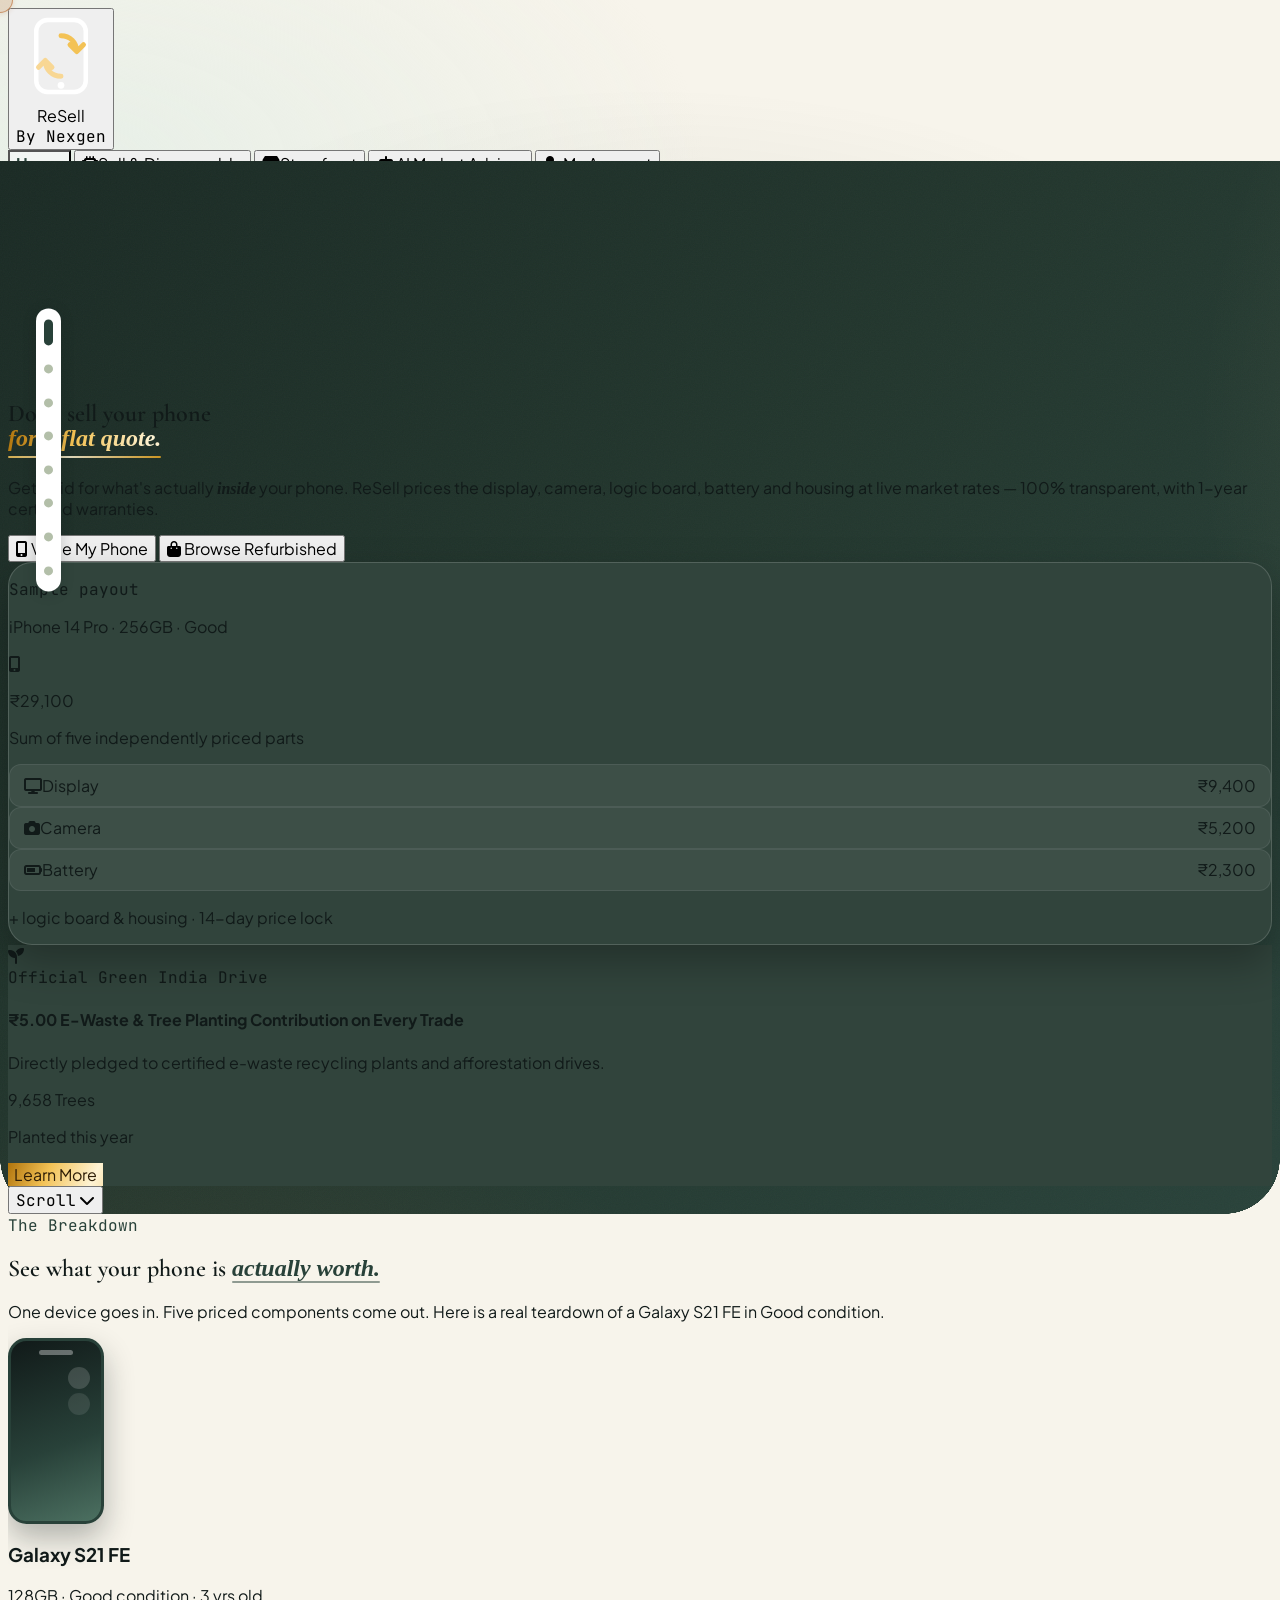
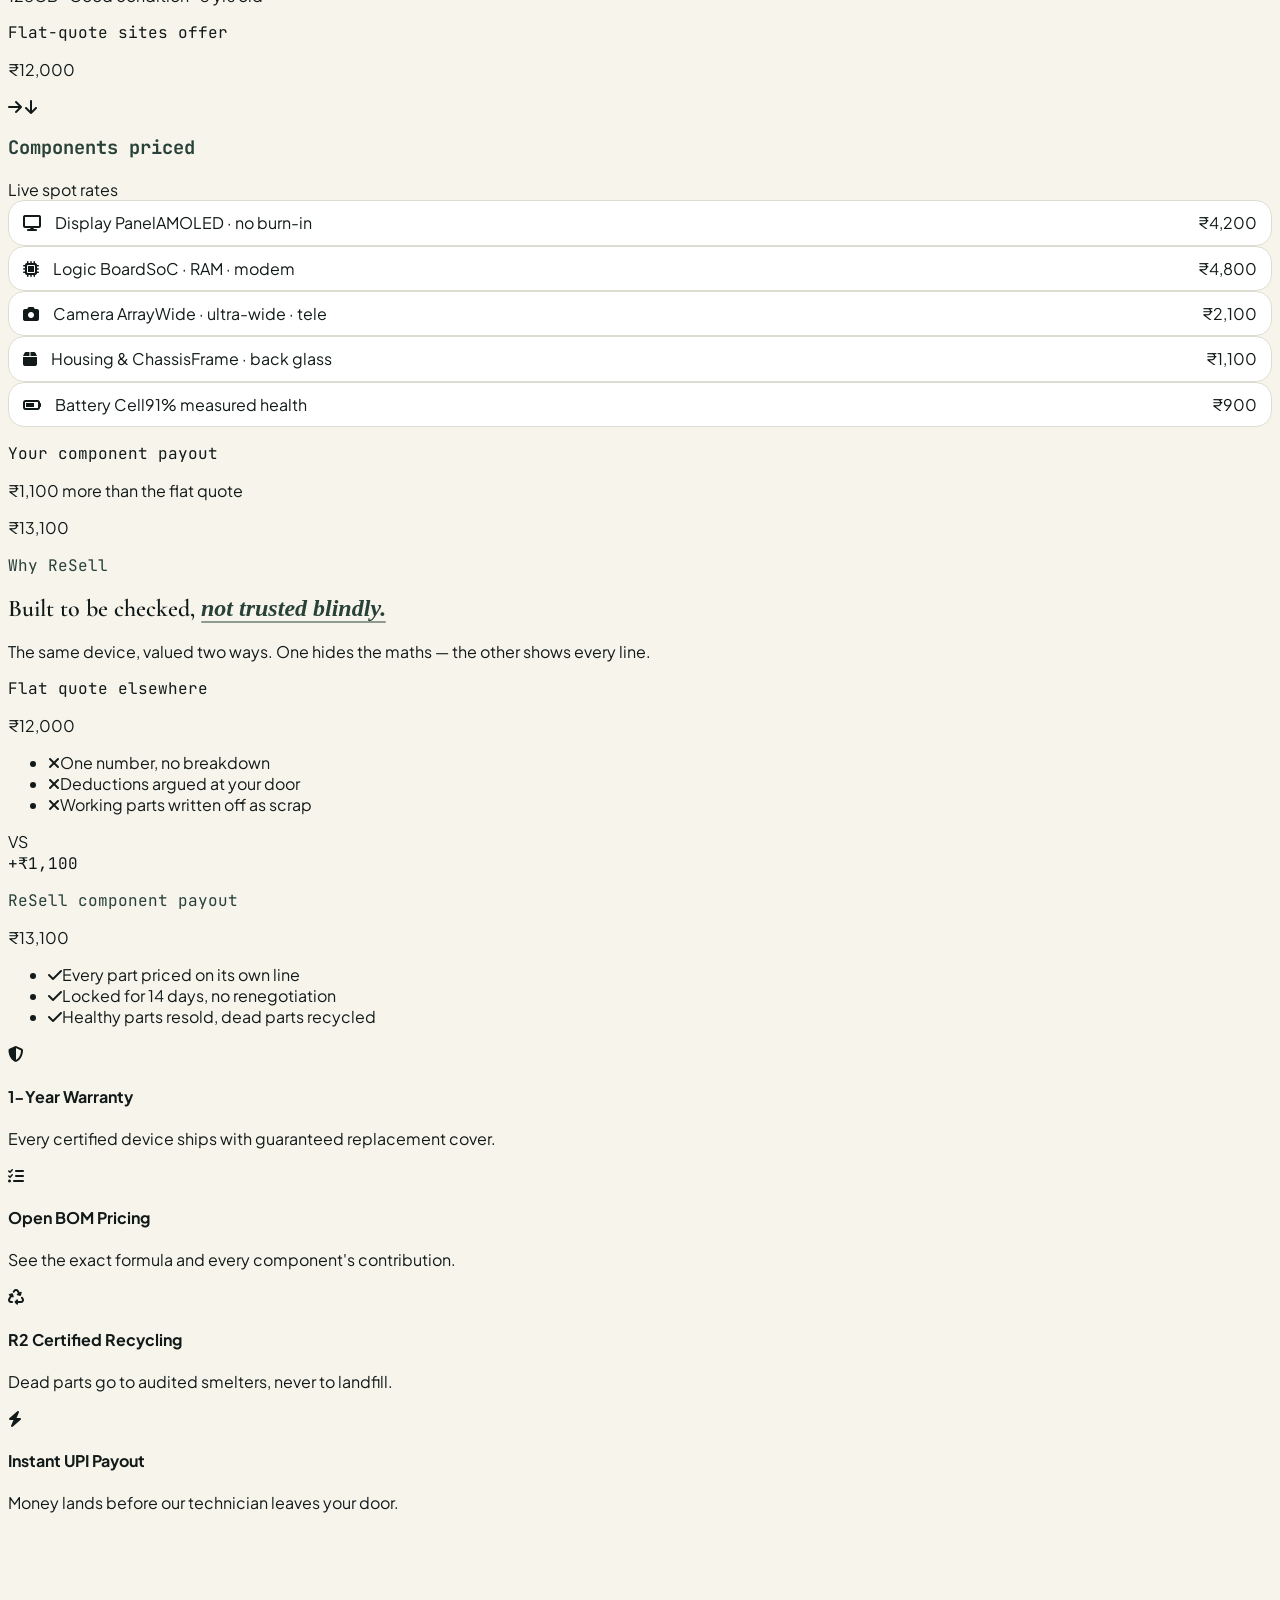
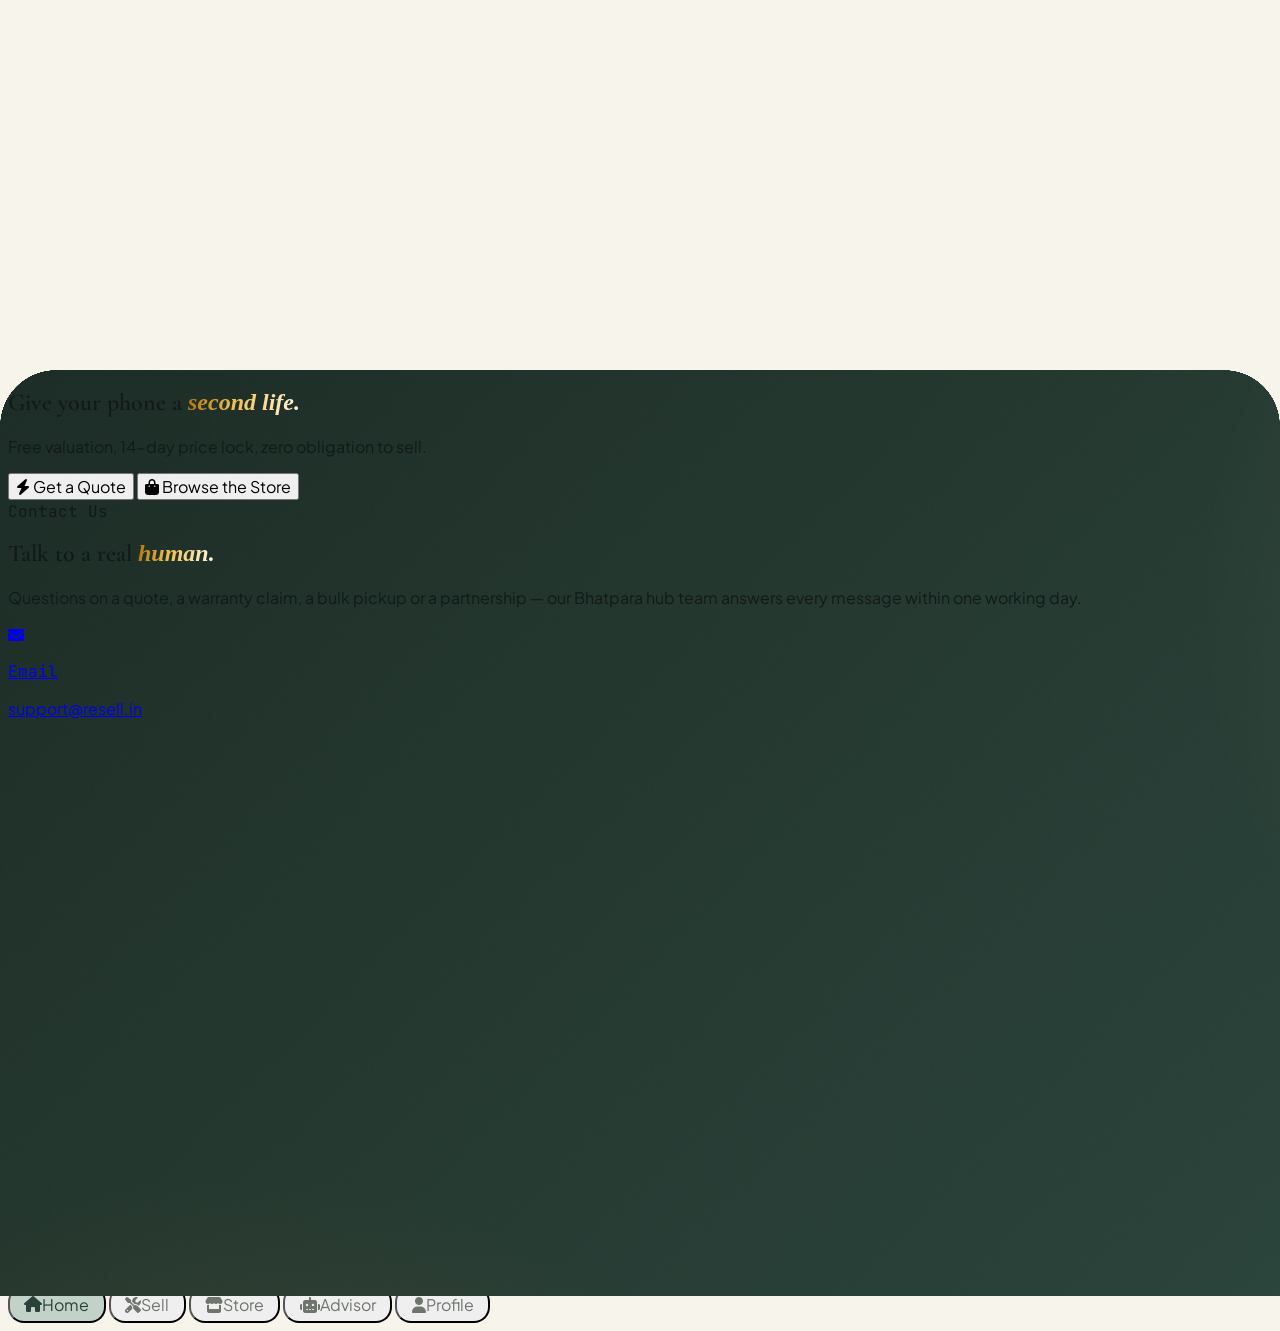
==== commit f1ffcfd0: "Add files via upload" ====
--- a/index.html
+++ b/index.html
@@ -1,1740 +1,1767 @@
-<!DOCTYPE html>
-<html lang="en">
-<head>
-<meta charset="UTF-8"/>
-<meta name="viewport" content="width=device-width, initial-scale=1.0"/>
-<title>ReSell — Authenticated Smartphone Re-Commerce & Circular Hardware</title>
-<script src="https://cdn.tailwindcss.com"></script>
-
-<!-- ═══════════════════════════════════════════════════════════════════════
-     PALETTE — "Emerald & Earth"
-     ───────────────────────────────────────────────────────────────────────
-     Five source swatches drive the whole interface:
-       Emerald Green  #284139     Wasabi         #809076
-       Creased Khaki  #F8D794     Egyptian Earth #B86830
-       Noir de Vigne  #111A19
-
-     Rather than rewrite ~500 utility classes by hand, the default Tailwind
-     scales are re-pointed at ramps built from those five swatches. Every
-     existing `bg-emerald-100`, `text-slate-500`, `border-teal-200` in the
-     markup — and in the class strings app.js injects — lands on the new
-     palette automatically, and stays consistent as markup is edited.
-
-       slate/gray/zinc/neutral/stone → noir    warm-green neutrals → Noir de Vigne
-       emerald/green/lime            → forest  Emerald Green — brand primary
-       teal/cyan                     → forest  (same family; the deep greens)
-       sky/blue/indigo               → sage    Wasabi — muted, secondary data
-       amber/yellow/orange           → khaki   Creased Khaki — gilding, ratings
-       red/pink/rose                 → terra   Egyptian Earth — CTA & destructive
-       purple/violet/fuchsia         → brass   bronze, bridging khaki and terra
-
-     Ramp anchors are the source swatches verbatim: forest-800, sage-500,
-     khaki-300, terra-500, noir-950. `brass` is the one derived hue, added so
-     the four exploded-component cards stay tellable apart.
-
-     Where a swatch is too light to carry white text it is shaded for the
-     interactive role and the swatch itself kept for fills, borders and text
-     on dark — see the contrast notes on the tokens in styles.css.
-     ═══════════════════════════════════════════════════════════════════════ -->
-<script>
-  (function () {
-    const noir   = {50:'#F8F6F0',100:'#EFEDE4',200:'#DEDDD1',300:'#C5C5B7',400:'#8D9187',500:'#6E756C',600:'#555C55',700:'#414841',800:'#313832',900:'#1F2825',950:'#111A19'};
-    const forest = {50:'#F2F5F3',100:'#E1E9E4',200:'#C3D2C9',300:'#9DB4A6',400:'#6E9080',500:'#4C7061',600:'#37574B',700:'#2E4A3F',800:'#284139',900:'#1E3129',950:'#14211C'};
-    const sage   = {50:'#F4F6F2',100:'#E7EBE3',200:'#CFD7C8',300:'#B3BFA9',400:'#99A78D',500:'#809076',600:'#6A785F',700:'#55614C',800:'#434D3D',900:'#343C31',950:'#1F251E'};
-    /* Creased Khaki is a low-chroma butter yellow. Held flat it reads as
-       bland cream, so the ramp carries real chroma either side of the
-       anchor — 400/500 are gold rather than ochre — and the gilded
-       surfaces themselves use --gild-grad, not a flat fill. */
-    const khaki  = {50:'#FFFBEF',100:'#FEF3D4',200:'#FCE7AC',300:'#F8D794',400:'#F3C255',500:'#E9A722',600:'#B0740C',700:'#8D5A0E',800:'#6E4712',900:'#553714',950:'#2E1D07'};
-    const terra  = {50:'#FDF5EE',100:'#FAE7D6',200:'#F2CBA9',300:'#E5A876',400:'#D2874C',500:'#B86830',600:'#9C5426',700:'#7D411F',800:'#62341C',900:'#4B2917',950:'#2A150B'};
-    const brass  = {50:'#FAF7F0',100:'#F3ECDD',200:'#E4D6B9',300:'#CFB98C',400:'#B79B62',500:'#9C7F45',600:'#826735',700:'#67512A',800:'#503F22',900:'#3D301B',950:'#221B0F'};
-
-    tailwind.config = {
-      theme: {
-        extend: {
-          colors: {
-            /* semantic names — use these in new markup */
-            noir, forest, sage, khaki, terra, brass,
-            /* legacy scales, re-pointed at the palette above */
-            slate: noir, gray: noir, zinc: noir, neutral: noir, stone: noir,
-            emerald: forest, green: forest, lime: forest,
-            teal: forest, cyan: forest,
-            sky: sage, blue: sage, indigo: sage,
-            amber: khaki, yellow: khaki, orange: khaki,
-            red: terra, pink: terra, rose: terra,
-            purple: brass, violet: brass, fuchsia: brass
-          },
-
-          fontFamily: {
-            display: ['Cormorant Garamond', 'Georgia', 'Times New Roman', 'serif'],
-            sans:    ['Plus Jakarta Sans', 'ui-sans-serif', 'system-ui', 'sans-serif'],
-            mono:    ['JetBrains Mono', 'ui-monospace', 'SFMono-Regular', 'Menlo', 'monospace']
-          },
-
-          /* Neutral-black shadows go grey and dead over a warm ivory ground.
-             Tinting the whole scale with Noir de Vigne (17 26 25) keeps
-             elevation reading as depth in the same green as the rest of the
-             UI; alpha is nudged up because a tinted shadow carries less
-             weight than a black one at equal opacity. Colour utilities
-             (shadow-slate-900/5) still override as usual. */
-          boxShadow: {
-            sm:  '0 1px 2px 0 rgb(17 26 25 / 0.06)',
-            DEFAULT: '0 1px 3px 0 rgb(17 26 25 / 0.10), 0 1px 2px -1px rgb(17 26 25 / 0.08)',
-            md:  '0 4px 6px -1px rgb(17 26 25 / 0.10), 0 2px 4px -2px rgb(17 26 25 / 0.08)',
-            lg:  '0 10px 20px -4px rgb(17 26 25 / 0.12), 0 4px 8px -4px rgb(17 26 25 / 0.08)',
-            xl:  '0 20px 30px -8px rgb(17 26 25 / 0.14), 0 8px 12px -6px rgb(17 26 25 / 0.09)',
-            '2xl': '0 28px 56px -14px rgb(17 26 25 / 0.28)',
-            inner: 'inset 0 2px 4px 0 rgb(17 26 25 / 0.07)'
-          }
-        }
-      }
-    };
-  })();
-</script>
-<script src="https://cdn.jsdelivr.net/npm/chart.js"></script>
-<!-- WebGL teardown on the Sell tab. r128 is the last three.js line that ships a
-     plain UMD build, so it stays a global like Chart.js rather than forcing this
-     page into modules. `defer` keeps it off the critical path; it still runs
-     before DOMContentLoaded, which is when initTeardown3D() looks for it. If the
-     CDN is blocked or the GPU has no WebGL, app.js leaves the SVG teardown in
-     place and nothing on the page changes. -->
-<script src="https://cdnjs.cloudflare.com/ajax/libs/three.js/r128/three.min.js" defer></script>
-<link rel="stylesheet" href="https://cdnjs.cloudflare.com/ajax/libs/font-awesome/6.5.1/css/all.min.css"/>
-<!-- Type system — three roles, set in styles.css:
-       Cormorant Garamond  display serif, mastheads & figures (the palette card's face)
-       Plus Jakarta Sans   body & UI
-       JetBrains Mono      the small tracked-out uppercase labels -->
-<link rel="preconnect" href="https://fonts.googleapis.com"/>
-<link rel="preconnect" href="https://fonts.gstatic.com" crossorigin/>
-<link href="https://fonts.googleapis.com/css2?family=Cormorant+Garamond:ital,wght@0,400;0,500;0,600;0,700;1,400;1,600;1,700&family=JetBrains+Mono:wght@400;500;600;700;800&family=Plus+Jakarta+Sans:wght@300;400;500;600;700;800;900&display=swap" rel="stylesheet"/>
-
-<!-- App stylesheet (custom tokens, view router, modal/toast state, motion).
-     Must come AFTER the Tailwind CDN script above so it wins on tie. -->
-<link rel="stylesheet" href="styles.css"/>
-
-<!-- All JavaScript, including the Firebase v10 auth bootstrap, lives in
-     app.js and is loaded at the end of <body>. -->
-</head>
-<body class="antialiased min-h-screen pt-2 sm:pt-3 pb-24 md:pb-0">
-
-<!-- Scroll-driven ambient ground; colours are set on :root by app.js. -->
-<div id="ambient" aria-hidden="true"></div>
-
-<!-- ═══════════════════════════ TOP NAVIGATION ═══════════════════════════ -->
-<!-- Floating Main Bar -->
-<header id="site-header" class="sticky top-2 sm:top-3 z-40 px-2 sm:px-4">
-  <div class="max-w-7xl mx-auto px-4 sm:px-6 h-16 flex items-center justify-between gap-4 bg-white/80 backdrop-blur-xl border border-slate-200/70 rounded-2xl shadow-lg shadow-slate-900/5">
-    <!-- Brand Logo -->
-    <button onclick="nav('home')" class="flex items-center gap-2.5 flex-shrink-0 group">
-      <div class="w-10 h-10 rounded-xl bg-[#284139] flex items-center justify-center shadow-md group-hover:scale-105 transition-transform">
-        <svg viewBox="0 0 40 40" class="w-6 h-6" fill="none">
-          <rect x="9" y="4" width="22" height="32" rx="5" stroke="#fff" stroke-width="2"/>
-          <path d="M20 11c4 0 7 3 7 7M27 18l3-3M27 18l-3-3" stroke="#F3C255" stroke-width="2.2" stroke-linecap="round" stroke-linejoin="round"/>
-          <path d="M20 29c-4 0-7-3-7-7M13 22l-3 3M13 22l3 3" stroke="#F8D794" stroke-width="2.2" stroke-linecap="round" stroke-linejoin="round"/>
-          <circle cx="20" cy="33" r="1.5" fill="#fff"/>
-        </svg>
-      </div>
-      <div class="text-left">
-        <div class="font-extrabold text-[1.2rem] tracking-tight text-slate-900 leading-none">Re<span class="text-[#A85B28]">Sell</span></div>
-        <div class="text-[8px] text-slate-400 font-semibold uppercase tracking-widest leading-none mt-0.5">By Nexgen</div>
-      </div>
-    </button>
-
-    <!-- Desktop Navigation Links -->
-    <nav class="hidden lg:flex items-center gap-1.5 text-sm font-semibold text-slate-600">
-      <button onclick="nav('home')" class="nav-link px-3.5 py-2 rounded-lg hover:text-[#284139] hover:bg-slate-100 transition-all active" data-p="home">Home</button>
-      <button onclick="nav('quote')" class="nav-link px-3.5 py-2 rounded-lg hover:text-[#284139] hover:bg-slate-100 transition-all" data-p="quote"><i class="fa-solid fa-microchip text-[#A85B28] mr-1 text-xs"></i>Sell &amp; Disassemble</button>
-      <button onclick="nav('shop')" class="nav-link px-3.5 py-2 rounded-lg hover:text-[#284139] hover:bg-slate-100 transition-all" data-p="shop"><i class="fa-solid fa-store text-[#A85B28] mr-1 text-xs"></i>Storefront</button>
-      <button onclick="nav('advisor')" class="nav-link px-3.5 py-2 rounded-lg hover:text-[#284139] hover:bg-slate-100 transition-all" data-p="advisor"><i class="fa-solid fa-robot text-[#A85B28] mr-1 text-xs"></i>AI Market Advisor</button>
-      <button onclick="nav('profile')" class="nav-link px-3.5 py-2 rounded-lg hover:text-[#284139] hover:bg-slate-100 transition-all" data-p="profile"><i class="fa-solid fa-user-shield text-[#A85B28] mr-1 text-xs"></i>My Account</button>
-    </nav>
-
-    <!-- Right Actions -->
-    <div class="flex items-center gap-2.5">
-      <!-- Cart -->
-      <button onclick="openModal('cart-modal')" class="relative flex items-center gap-1.5 px-3.5 py-2 rounded-xl border border-slate-200 text-slate-700 hover:bg-slate-50 text-sm font-bold transition-all">
-        <i class="fa-solid fa-cart-shopping text-[#284139]"></i>
-        <span class="hidden sm:inline text-xs">Cart</span>
-        <span id="cart-badge" class="w-4 h-4 rounded-full bg-[#A85B28] text-white text-[10px] font-bold flex items-center justify-center">0</span>
-      </button>
-
-      <!-- Fast Quote Trigger -->
-      <button onclick="nav('quote')" class="btn-shine hidden sm:flex items-center gap-1.5 px-4 py-2 rounded-xl bg-[#A85B28] hover:bg-[#8A4A20] text-white text-xs font-bold shadow-sm transition-all">
-        <i class="fa-solid fa-bolt text-khaki-200"></i>Get Fast Quote
-      </button>
-
-      <!-- Firebase Google Sign In Button -->
-      <button id="auth-btn" onclick="triggerFirebaseGoogleLogin()" class="flex items-center gap-2 px-3.5 py-2 rounded-xl border border-slate-200 hover:border-slate-300 bg-white text-xs font-bold text-slate-700 hover:shadow-sm transition-all">
-        <img id="nav-user-photo" src="" class="w-4 h-4 rounded-full hidden object-cover" />
-        <svg id="nav-google-icon" class="w-4 h-4" viewBox="0 0 24 24">
-          <path fill="#4285F4" d="M22.56 12.25c0-.78-.07-1.53-.2-2.25H12v4.26h5.92c-.26 1.37-1.04 2.53-2.21 3.31v2.77h3.57c2.08-1.92 3.28-4.74 3.28-8.09z"/>
-          <path fill="#34A853" d="M12 23c2.97 0 5.46-.98 7.28-2.66l-3.57-2.77c-.98.66-2.23 1.06-3.71 1.06-2.86 0-5.29-1.93-6.16-4.53H2.18v2.84C3.99 20.53 7.7 23 12 23z"/>
-          <path fill="#FBBC05" d="M5.84 14.09c-.22-.66-.35-1.36-.35-2.09s.13-1.43.35-2.09V7.06H2.18C1.43 8.55 1 10.22 1 12s.43 3.45 1.18 4.94l2.85-2.22.81-.63z"/>
-          <path fill="#EA4335" d="M12 5.38c1.62 0 3.06.56 4.21 1.64l3.15-3.15C17.45 2.09 14.97 1 12 1 7.7 1 3.99 3.47 2.18 7.06l3.66 2.84c.87-2.6 3.3-4.52 6.16-4.52z"/>
-        </svg>
-        <span id="auth-label">Sign in with Google</span>
-      </button>
-    </div>
-  </div>
-</header>
-
-<!-- ═══════════════════════════ MAIN VIEW CONTAINER ═══════════════════════════ -->
-<main class="max-w-7xl mx-auto px-4 sm:px-6 py-6 space-y-6">
-
-<!-- ─────────────────────────── 1. HOME VIEW ───────────────────────────────── -->
-<div id="view-home" class="view on">
-
-<!-- ░░ SECTION 1 · HERO ░░ -->
-<section id="sec-hero" class="scroll-mt-24 pt-1 pb-12 sm:pb-16 space-y-5">
-  <div class="canopy canopy-down grain" aria-hidden="true"></div>
-  <!-- Hero: headline + CTA on the left, component receipt on the right -->
-  <div class="hero-enter relative text-white pt-8 sm:pt-14 pb-10 sm:pb-14">
-
-    <div class="relative z-10 grid lg:grid-cols-2 gap-10 lg:gap-8 items-center">
-      <!-- Left: copy -->
-      <div class="hero-in-1 text-center lg:text-left">
-        <h1 class="text-5xl sm:text-6xl xl:text-7xl leading-[1.02] mb-5 text-white">
-          Don't sell your phone<br/><span class="ul-draw grad-text serif-italic">for a flat quote.</span>
-        </h1>
-        <p class="text-slate-200 text-sm sm:text-base leading-relaxed mb-8 max-w-lg mx-auto lg:mx-0">
-          Get paid for what's actually <span class="serif-italic text-khaki-300">inside</span> your phone. ReSell prices the display, camera, logic board, battery and housing at live market rates — 100% transparent, with 1-year certified warranties.
-        </p>
-        <div class="flex flex-wrap justify-center lg:justify-start gap-3">
-          <button onclick="nav('quote')" class="btn-shine flex items-center gap-2 px-6 py-3.5 rounded-xl bg-[#A85B28] hover:bg-[#8A4A20] text-white font-bold text-sm shadow-lg transition-all hover:-translate-y-0.5">
-            <i class="fa-solid fa-mobile-screen-button"></i> Value My Phone
-          </button>
-          <button onclick="nav('shop')" class="flex items-center gap-2 px-6 py-3.5 rounded-xl bg-white/15 hover:bg-white/25 text-white font-bold text-sm border border-white/25 backdrop-blur transition-all hover:-translate-y-0.5">
-            <i class="fa-solid fa-bag-shopping"></i> Browse Refurbished
-          </button>
-        </div>
-      </div>
-
-      <!-- Right: component value card -->
-      <div class="flex justify-center lg:justify-end">
-        <div class="val-card glass hero-in-2 w-full max-w-sm p-5 sm:p-6">
-          <div class="flex items-start justify-between gap-4 mb-4">
-            <div>
-              <p class="text-[10px] font-black uppercase tracking-[.16em] text-khaki-300">Sample payout</p>
-              <p class="text-xs text-slate-300 mt-0.5">iPhone 14 Pro · 256GB · Good</p>
-            </div>
-            <i class="fa-solid fa-mobile-screen-button text-2xl text-khaki-300/80"></i>
-          </div>
-          <p class="text-4xl sm:text-5xl font-black text-white leading-none tracking-tight">₹29,100</p>
-          <p class="text-[11px] text-slate-400 mt-1.5 mb-4">Sum of five independently priced parts</p>
-          <div class="space-y-2">
-            <div class="val-row"><span class="text-xs font-bold text-slate-200"><i class="fa-solid fa-display text-sky-300 mr-2"></i>Display</span><span class="text-xs font-black text-white">₹9,400</span></div>
-            <div class="val-row"><span class="text-xs font-bold text-slate-200"><i class="fa-solid fa-camera text-amber-300 mr-2"></i>Camera</span><span class="text-xs font-black text-white">₹5,200</span></div>
-            <div class="val-row"><span class="text-xs font-bold text-slate-200"><i class="fa-solid fa-battery-three-quarters text-rose-300 mr-2"></i>Battery</span><span class="text-xs font-black text-white">₹2,300</span></div>
-          </div>
-          <p class="text-[10px] text-slate-400 mt-3.5 text-center">+ logic board &amp; housing · 14-day price lock</p>
-        </div>
-      </div>
-    </div>
-  </div>
-
-  <!-- Greener India Campaign Banner. A translucent panel rather than a second
-       dark slab — on the canopy it reads as a card, not another block. -->
-  <div class="glass rounded-2xl p-4 text-white flex flex-col sm:flex-row items-center justify-between gap-3 bg-white/[.07] border border-white/15">
-    <div class="flex items-center gap-3">
-      <div class="w-10 h-10 rounded-xl bg-khaki-500/20 border border-khaki-400/40 flex items-center justify-center text-khaki-300 text-xl flex-shrink-0">
-        <i class="fa-solid fa-seedling"></i>
-      </div>
-      <div class="text-xs">
-        <span class="bg-khaki-400/20 text-khaki-300 font-bold px-2 py-0.5 rounded text-[10px] uppercase tracking-wider">Official Green India Drive</span>
-        <h4 class="font-extrabold text-sm text-white mt-0.5">₹5.00 E-Waste &amp; Tree Planting Contribution on Every Trade</h4>
-        <p class="text-slate-300 text-[11px]">Directly pledged to certified e-waste recycling plants and afforestation drives.</p>
-      </div>
-    </div>
-    <div class="flex items-center gap-4 text-xs font-bold text-khaki-200">
-      <div class="text-right">
-        <p class="text-sm font-black text-white">9,658 Trees</p>
-        <p class="text-[10px] text-slate-400">Planted this year</p>
-      </div>
-      <button onclick="toast('Thank you for supporting the Greener India Initiative!')" class="gilt-fill px-3.5 py-2 rounded-xl font-black text-xs shadow-sm hover:brightness-105 transition">
-        Learn More
-      </button>
-    </div>
-  </div>
-
-  <!-- Scroll cue -->
-  <div class="hidden sm:flex justify-center pt-2">
-    <button onclick="scrollToSection('sec-worth')" class="flex flex-col items-center gap-1 text-slate-300 hover:text-khaki-300 transition-colors" aria-label="Scroll to component breakdown">
-      <span class="text-[10px] font-bold uppercase tracking-[.2em]">Scroll</span>
-      <i class="fa-solid fa-chevron-down text-xs float-slow"></i>
-    </button>
-  </div>
-</section>
-
-<!-- ░░ SECTION 2 · SEE WHAT YOUR PHONE IS WORTH ░░ -->
-<section id="sec-worth" class="reveal scroll-mt-24 py-12 sm:py-16 border-t border-slate-200/70">
-  <div class="mb-8">
-    <span class="inline-flex items-center gap-2 text-[11px] font-black uppercase tracking-[.16em] sec-eyebrow">
-      <span class="w-6 h-px sec-rule"></span>The Breakdown
-    </span>
-    <h2 class="text-3xl sm:text-5xl text-slate-900 mt-2">See what your phone is <span class="ul-draw serif-italic sec-tint">actually worth.</span></h2>
-    <p class="text-sm text-slate-500 mt-1.5 max-w-xl">One device goes in. Five priced components come out. Here is a real teardown of a Galaxy S21 FE in Good condition.</p>
-  </div>
-
-  <div class="grid lg:grid-cols-[minmax(0,1fr)_auto_minmax(0,1.35fr)] items-center gap-6 lg:gap-8">
-    <!-- Left: the device -->
-    <div class="bg-white rounded-3xl border border-slate-100 shadow-sm p-8 flex flex-col items-center text-center">
-      <div class="phone-glyph mb-5" aria-hidden="true"></div>
-      <h3 class="font-black text-slate-900">Galaxy S21 FE</h3>
-      <p class="text-xs text-slate-500 mt-1">128GB · Good condition · 3 yrs old</p>
-      <p class="mt-4 text-[11px] font-bold uppercase tracking-[.14em] text-slate-400">Flat-quote sites offer</p>
-      <p class="text-2xl font-black text-slate-400 line-through">₹12,000</p>
-    </div>
-
-    <!-- Divider arrow -->
-    <div class="flex lg:flex-col items-center justify-center gap-3 text-[#284139]">
-      <span class="hidden lg:block w-px h-10 bg-teal-200"></span>
-      <span class="w-11 h-11 rounded-full bg-teal-50 border border-teal-200 flex items-center justify-center shadow-sm">
-        <i class="fa-solid fa-arrow-right text-sm hidden lg:block"></i>
-        <i class="fa-solid fa-arrow-down text-sm lg:hidden"></i>
-      </span>
-      <span class="hidden lg:block w-px h-10 bg-teal-200"></span>
-    </div>
-
-    <!-- Right: the component ledger -->
-    <div class="bg-white rounded-3xl border border-slate-100 shadow-sm p-6 sm:p-7">
-      <div class="flex items-center justify-between mb-4">
-        <h3 class="text-[11px] font-black uppercase tracking-[.16em] sec-eyebrow">Components priced</h3>
-        <span class="text-[10px] font-bold px-2 py-0.5 rounded-full bg-emerald-50 text-emerald-700">Live spot rates</span>
-      </div>
-      <div class="space-y-2.5">
-        <div class="ledger-row">
-          <span class="w-9 h-9 rounded-xl bg-sky-50 text-sky-600 flex items-center justify-center"><i class="fa-solid fa-display"></i></span>
-          <span><span class="block font-bold text-sm text-slate-900">Display Panel</span><span class="block text-[11px] text-slate-400">AMOLED · no burn-in</span></span>
-          <span class="text-lg font-black text-slate-900">₹4,200</span>
-        </div>
-        <div class="ledger-row">
-          <span class="w-9 h-9 rounded-xl bg-purple-50 text-purple-600 flex items-center justify-center"><i class="fa-solid fa-microchip"></i></span>
-          <span><span class="block font-bold text-sm text-slate-900">Logic Board</span><span class="block text-[11px] text-slate-400">SoC · RAM · modem</span></span>
-          <span class="text-lg font-black text-slate-900">₹4,800</span>
-        </div>
-        <div class="ledger-row">
-          <span class="w-9 h-9 rounded-xl bg-amber-50 text-amber-600 flex items-center justify-center"><i class="fa-solid fa-camera"></i></span>
-          <span><span class="block font-bold text-sm text-slate-900">Camera Array</span><span class="block text-[11px] text-slate-400">Wide · ultra-wide · tele</span></span>
-          <span class="text-lg font-black text-slate-900">₹2,100</span>
-        </div>
-        <div class="ledger-row">
-          <span class="w-9 h-9 rounded-xl bg-emerald-50 text-emerald-700 flex items-center justify-center"><i class="fa-solid fa-box"></i></span>
-          <span><span class="block font-bold text-sm text-slate-900">Housing &amp; Chassis</span><span class="block text-[11px] text-slate-400">Frame · back glass</span></span>
-          <span class="text-lg font-black text-slate-900">₹1,100</span>
-        </div>
-        <div class="ledger-row">
-          <span class="w-9 h-9 rounded-xl bg-rose-50 text-rose-600 flex items-center justify-center"><i class="fa-solid fa-battery-three-quarters"></i></span>
-          <span><span class="block font-bold text-sm text-slate-900">Battery Cell</span><span class="block text-[11px] text-slate-400">91% measured health</span></span>
-          <span class="text-lg font-black text-slate-900">₹900</span>
-        </div>
-      </div>
-      <div class="mt-5 pt-4 border-t border-dashed border-slate-200 flex items-end justify-between gap-3">
-        <div>
-          <p class="text-[11px] font-black uppercase tracking-[.14em] text-slate-400">Your component payout</p>
-          <p class="text-[11px] text-emerald-700 font-bold mt-0.5">₹1,100 more than the flat quote</p>
-        </div>
-        <p class="text-3xl sm:text-4xl font-black text-[#284139] leading-none">₹13,100</p>
-      </div>
-    </div>
-  </div>
-</section>
-
-<!-- ░░ SECTION 3 · WHY RESELL ░░ -->
-<section id="sec-trust" class="reveal scroll-mt-24 py-12 sm:py-16 border-t border-slate-200/70">
-  <div class="mb-8">
-    <span class="inline-flex items-center gap-2 text-[11px] font-black uppercase tracking-[.16em] sec-eyebrow">
-      <span class="w-6 h-px sec-rule"></span>Why ReSell
-    </span>
-    <h2 class="text-3xl sm:text-5xl text-slate-900 mt-2">Built to be checked, <span class="ul-draw serif-italic sec-tint">not trusted blindly.</span></h2>
-    <p class="text-sm text-slate-500 mt-1.5 max-w-xl">The same device, valued two ways. One hides the maths — the other shows every line.</p>
-  </div>
-
-  <!-- Flat quote VS component payout -->
-  <div class="grid md:grid-cols-[1fr_auto_1fr] items-stretch gap-4 mb-6">
-    <div class="rounded-3xl border border-slate-200 bg-slate-50 p-6 sm:p-7">
-      <p class="text-[11px] font-black uppercase tracking-[.16em] text-slate-400">Flat quote elsewhere</p>
-      <p class="text-4xl sm:text-5xl font-black text-slate-400 mt-2 leading-none">₹12,000</p>
-      <ul class="mt-5 space-y-2.5 text-xs text-slate-500 font-semibold">
-        <li class="flex gap-2.5"><i class="fa-solid fa-xmark text-rose-400 mt-0.5"></i>One number, no breakdown</li>
-        <li class="flex gap-2.5"><i class="fa-solid fa-xmark text-rose-400 mt-0.5"></i>Deductions argued at your door</li>
-        <li class="flex gap-2.5"><i class="fa-solid fa-xmark text-rose-400 mt-0.5"></i>Working parts written off as scrap</li>
-      </ul>
-    </div>
-
-    <div class="flex md:flex-col items-center justify-center gap-2">
-      <span class="hidden md:block w-px flex-1 bg-slate-200"></span>
-      <span class="px-3 py-1.5 rounded-full bg-slate-900 text-white text-[10px] font-black tracking-[.16em]">VS</span>
-      <span class="hidden md:block w-px flex-1 bg-slate-200"></span>
-    </div>
-
-    <div class="rounded-3xl border-2 border-[#284139] bg-white p-6 sm:p-7 shadow-md relative">
-      <span class="absolute -top-3 right-5 px-2.5 py-1 rounded-full bg-[#A85B28] text-white text-[10px] font-black uppercase tracking-wider">+₹1,100</span>
-      <p class="text-[11px] font-black uppercase tracking-[.16em] sec-eyebrow">ReSell component payout</p>
-      <p class="text-4xl sm:text-5xl font-black text-[#284139] mt-2 leading-none">₹13,100</p>
-      <ul class="mt-5 space-y-2.5 text-xs text-slate-600 font-semibold">
-        <li class="flex gap-2.5"><i class="fa-solid fa-check text-[#A85B28] mt-0.5"></i>Every part priced on its own line</li>
-        <li class="flex gap-2.5"><i class="fa-solid fa-check text-[#A85B28] mt-0.5"></i>Locked for 14 days, no renegotiation</li>
-        <li class="flex gap-2.5"><i class="fa-solid fa-check text-[#A85B28] mt-0.5"></i>Healthy parts resold, dead parts recycled</li>
-      </ul>
-    </div>
-  </div>
-
-  <div class="reveal-stagger grid sm:grid-cols-2 lg:grid-cols-4 gap-4">
-    <div class="p-5 rounded-2xl bg-white border border-slate-100 shadow-sm hover:shadow-md transition-shadow flex gap-3.5">
-      <i class="fa-solid fa-shield-halved text-[#A85B28] text-lg mt-0.5"></i>
-      <div>
-        <h4 class="font-bold text-sm text-slate-900 mb-0.5">1-Year Warranty</h4>
-        <p class="text-xs text-slate-500 leading-relaxed">Every certified device ships with guaranteed replacement cover.</p>
-      </div>
-    </div>
-    <div class="p-5 rounded-2xl bg-white border border-slate-100 shadow-sm hover:shadow-md transition-shadow flex gap-3.5">
-      <i class="fa-solid fa-list-check text-[#284139] text-lg mt-0.5"></i>
-      <div>
-        <h4 class="font-bold text-sm text-slate-900 mb-0.5">Open BOM Pricing</h4>
-        <p class="text-xs text-slate-500 leading-relaxed">See the exact formula and every component's contribution.</p>
-      </div>
-    </div>
-    <div class="p-5 rounded-2xl bg-white border border-slate-100 shadow-sm hover:shadow-md transition-shadow flex gap-3.5">
-      <i class="fa-solid fa-recycle text-[#A85B28] text-lg mt-0.5"></i>
-      <div>
-        <h4 class="font-bold text-sm text-slate-900 mb-0.5">R2 Certified Recycling</h4>
-        <p class="text-xs text-slate-500 leading-relaxed">Dead parts go to audited smelters, never to landfill.</p>
-      </div>
-    </div>
-    <div class="p-5 rounded-2xl bg-white border border-slate-100 shadow-sm hover:shadow-md transition-shadow flex gap-3.5">
-      <i class="fa-solid fa-bolt text-[#284139] text-lg mt-0.5"></i>
-      <div>
-        <h4 class="font-bold text-sm text-slate-900 mb-0.5">Instant UPI Payout</h4>
-        <p class="text-xs text-slate-500 leading-relaxed">Money lands before our technician leaves your door.</p>
-      </div>
-    </div>
-  </div>
-</section>
-
-<!-- ░░ SECTION 4 · LIVE IMPACT ░░ -->
-<section id="sec-impact" class="reveal scroll-mt-24 py-12 sm:py-16 border-t border-slate-200/70">
-  <div class="mb-7">
-    <span class="inline-flex items-center gap-2 text-[11px] font-black uppercase tracking-[.16em] sec-eyebrow">
-      <span class="w-6 h-px sec-rule"></span>Live Impact
-    </span>
-    <h2 class="text-3xl sm:text-5xl text-slate-900 mt-2">Numbers that <span class="ul-draw serif-italic sec-tint">keep moving.</span></h2>
-    <p class="text-sm text-slate-500 mt-1.5 max-w-xl">Updated as every device is valued, harvested and recycled across our certified hub network.</p>
-  </div>
-  <div class="reveal-stagger grid grid-cols-2 md:grid-cols-4 gap-4">
-    <div class="bg-white rounded-2xl p-5 border border-slate-100 shadow-sm text-center hover:shadow-md hover:-translate-y-0.5 transition-all">
-      <div class="text-2xl sm:text-3xl font-black text-[#284139]" data-count="37" data-prefix="+" data-suffix="%">+37%</div>
-      <p class="text-xs text-slate-500 mt-1.5">More value vs flat quote</p>
-    </div>
-    <div class="bg-white rounded-2xl p-5 border border-slate-100 shadow-sm text-center hover:shadow-md hover:-translate-y-0.5 transition-all">
-      <div class="text-2xl sm:text-3xl font-black text-[#A85B28]" data-count="14200" data-suffix="+">14,200+</div>
-      <p class="text-xs text-slate-500 mt-1.5">OEM Parts Harvested</p>
-    </div>
-    <div class="bg-white rounded-2xl p-5 border border-slate-100 shadow-sm text-center hover:shadow-md hover:-translate-y-0.5 transition-all">
-      <div class="text-2xl sm:text-3xl font-black text-[#284139]" data-count="100" data-suffix="%">100%</div>
-      <p class="text-xs text-slate-500 mt-1.5">Transparent BOM Pricing</p>
-    </div>
-    <div class="bg-white rounded-2xl p-5 border border-slate-100 shadow-sm text-center hover:shadow-md hover:-translate-y-0.5 transition-all">
-      <div class="text-2xl sm:text-3xl font-black text-[#A85B28]" data-count="48290" data-suffix=" kg">48,290 kg</div>
-      <p class="text-xs text-slate-500 mt-1.5">CO₂ Equivalent Saved</p>
-    </div>
-  </div>
-</section>
-
-<!-- ░░ SECTION 5 · HOW IT WORKS — horizontal timeline on desktop, stacked with arrows on mobile ░░ -->
-<section id="sec-how" class="reveal scroll-mt-24 py-12 sm:py-16 border-t border-slate-200/70">
-  <div class="mb-9 sm:mb-12">
-    <span class="inline-flex items-center gap-2 text-[11px] font-black uppercase tracking-[.16em] sec-eyebrow">
-      <span class="w-6 h-px sec-rule"></span>How It Works
-    </span>
-    <h2 class="text-4xl sm:text-6xl text-slate-900 mt-2 leading-[1.03]">
-      Four steps.<br class="sm:hidden"/> <span class="ul-draw serif-italic sec-tint">Zero guesswork.</span>
-    </h2>
-    <p class="text-sm sm:text-base text-slate-500 mt-3 max-w-xl">No haggling, no surprise deductions at the door. You see the same breakdown our technicians do — start to payout in under 48 hours.</p>
-  </div>
-
-  <ol class="tl reveal-stagger grid lg:grid-cols-4 lg:gap-6">
-    <li class="tl-step">
-      <div class="tl-head"><span class="tl-num">01</span><span class="tl-line" aria-hidden="true"></span></div>
-      <div class="tl-card">
-        <h3 class="tl-title">Tell us your phone</h3>
-        <div class="tl-icon"><i class="fa-solid fa-mobile-screen-button"></i></div>
-        <p class="tl-meta">Model, storage, condition</p>
-        <p class="tl-note">Our catalogue goes back 15 years — vintage handsets included.</p>
-      </div>
-      <div class="tl-down lg:hidden" aria-hidden="true"><i class="fa-solid fa-arrow-down"></i></div>
-    </li>
-
-    <li class="tl-step">
-      <div class="tl-head"><span class="tl-num">02</span><span class="tl-line" aria-hidden="true"></span></div>
-      <div class="tl-card">
-        <h3 class="tl-title">We inspect every component</h3>
-        <div class="tl-icon"><i class="fa-solid fa-magnifying-glass-chart"></i></div>
-        <p class="tl-meta">Display · Camera · Battery · Board · Housing</p>
-        <p class="tl-note">A 15-minute bench diagnostic grades each part on its own merits.</p>
-      </div>
-      <div class="tl-down lg:hidden" aria-hidden="true"><i class="fa-solid fa-arrow-down"></i></div>
-    </li>
-
-    <li class="tl-step">
-      <div class="tl-head"><span class="tl-num">03</span><span class="tl-line" aria-hidden="true"></span></div>
-      <div class="tl-card tl-card-hero">
-        <h3 class="tl-title">Get your component-level value</h3>
-        <p class="tl-value">₹29,100</p>
-        <p class="tl-meta">Locked for 14 days</p>
-        <p class="tl-note">Market dips after you lock never touch your offer.</p>
-      </div>
-      <div class="tl-down lg:hidden" aria-hidden="true"><i class="fa-solid fa-arrow-down"></i></div>
-    </li>
-
-    <li class="tl-step">
-      <div class="tl-head"><span class="tl-num">04</span><span class="tl-line" aria-hidden="true"></span></div>
-      <div class="tl-card">
-        <h3 class="tl-title">We collect &amp; refurbish</h3>
-        <div class="tl-icon"><i class="fa-solid fa-recycle"></i></div>
-        <p class="tl-meta">Parts get a second life</p>
-        <p class="tl-note">Free doorstep pickup, instant UPI transfer, R2 recycling for the rest.</p>
-      </div>
-    </li>
-  </ol>
-
-  <div class="mt-9 flex flex-wrap items-center gap-3">
-    <button onclick="nav('quote')" class="btn-shine flex items-center gap-2 px-6 py-3.5 rounded-xl bg-[#284139] hover:bg-[#1E3129] text-white font-bold text-sm shadow-lg transition-all hover:-translate-y-0.5">
-      <i class="fa-solid fa-bolt"></i> Start at Step 01
-    </button>
-    <p class="text-xs text-slate-500 font-semibold">Free valuation · no obligation to sell</p>
-  </div>
-</section>
-
-<!-- ░░ SECTION 6 · REFURBISHED STORE PREVIEW ░░ -->
-<section id="sec-store" class="reveal scroll-mt-24 py-12 sm:py-16 border-t border-slate-200/70">
-  <div class="flex flex-wrap items-end justify-between gap-4 mb-7">
-    <div>
-      <span class="inline-flex items-center gap-2 text-[11px] font-black uppercase tracking-[.16em] sec-eyebrow">
-        <span class="w-6 h-px sec-rule"></span>Refurbished Store
-      </span>
-      <h2 class="text-3xl sm:text-5xl text-slate-900 mt-2">The other side <span class="ul-draw serif-italic sec-tint">of the loop.</span></h2>
-      <p class="text-sm text-slate-500 mt-1.5 max-w-xl">Harvested parts rebuild these devices. Every one ships with a 1-year warranty.</p>
-    </div>
-    <button onclick="nav('shop')" class="text-xs font-bold text-[#A85B28] hover:underline whitespace-nowrap">Browse the full store →</button>
-  </div>
-  <div class="reveal-stagger grid sm:grid-cols-3 gap-4 sm:gap-5">
-    <div class="bg-white rounded-3xl border border-slate-100 shadow-sm overflow-hidden flex flex-col hover:shadow-lg hover:-translate-y-1 transition-all">
-      <div class="p-6 bg-slate-50 flex items-center justify-center h-32 relative">
-        <i class="fa-brands fa-apple text-5xl text-[#284139]"></i>
-        <span class="absolute top-2.5 left-2.5 text-[9px] font-bold px-2 py-0.5 rounded-full bg-emerald-100 text-emerald-800"><i class="fa-solid fa-shield-halved mr-1"></i>1-Yr Warranty</span>
-      </div>
-      <div class="p-4 flex-1 flex flex-col justify-between gap-3">
-        <div><h4 class="font-bold text-sm text-slate-900">iPhone 15 Pro (128GB)</h4><p class="text-[11px] text-slate-400 mt-0.5">Natural Titanium · Batt 98%</p></div>
-        <div class="flex items-center justify-between gap-2">
-          <div class="flex items-baseline gap-2"><span class="text-lg font-black text-[#284139]">₹84,999</span><span class="text-xs text-slate-400 line-through">₹1,19,900</span></div>
-          <button onclick="openPDP(1)" class="px-3 py-2 rounded-xl border border-slate-200 hover:bg-slate-50 text-slate-700 font-bold text-xs">View</button>
-        </div>
-      </div>
-    </div>
-    <div class="bg-white rounded-3xl border border-slate-100 shadow-sm overflow-hidden flex flex-col hover:shadow-lg hover:-translate-y-1 transition-all">
-      <div class="p-6 bg-slate-50 flex items-center justify-center h-32 relative">
-        <i class="fa-solid fa-mobile-screen text-5xl text-[#284139]"></i>
-        <span class="absolute top-2.5 left-2.5 text-[9px] font-bold px-2 py-0.5 rounded-full bg-emerald-100 text-emerald-800"><i class="fa-solid fa-shield-halved mr-1"></i>1-Yr Warranty</span>
-      </div>
-      <div class="p-4 flex-1 flex flex-col justify-between gap-3">
-        <div><h4 class="font-bold text-sm text-slate-900">Galaxy S24 Ultra (256GB)</h4><p class="text-[11px] text-slate-400 mt-0.5">Titanium Gray · Batt 99%</p></div>
-        <div class="flex items-center justify-between gap-2">
-          <div class="flex items-baseline gap-2"><span class="text-lg font-black text-[#284139]">₹79,999</span><span class="text-xs text-slate-400 line-through">₹1,09,999</span></div>
-          <button onclick="openPDP(6)" class="px-3 py-2 rounded-xl border border-slate-200 hover:bg-slate-50 text-slate-700 font-bold text-xs">View</button>
-        </div>
-      </div>
-    </div>
-    <div class="bg-white rounded-3xl border border-slate-100 shadow-sm overflow-hidden flex flex-col hover:shadow-lg hover:-translate-y-1 transition-all">
-      <div class="p-6 bg-slate-50 flex items-center justify-center h-32 relative">
-        <i class="fa-brands fa-google text-5xl text-[#284139]"></i>
-        <span class="absolute top-2.5 left-2.5 text-[9px] font-bold px-2 py-0.5 rounded-full bg-emerald-100 text-emerald-800"><i class="fa-solid fa-shield-halved mr-1"></i>1-Yr Warranty</span>
-      </div>
-      <div class="p-4 flex-1 flex flex-col justify-between gap-3">
-        <div><h4 class="font-bold text-sm text-slate-900">Pixel 8 Pro (128GB)</h4><p class="text-[11px] text-slate-400 mt-0.5">Obsidian · Batt 92%</p></div>
-        <div class="flex items-center justify-between gap-2">
-          <div class="flex items-baseline gap-2"><span class="text-lg font-black text-[#284139]">₹38,499</span><span class="text-xs text-slate-400 line-through">₹52,000</span></div>
-          <button onclick="openPDP(10)" class="px-3 py-2 rounded-xl border border-slate-200 hover:bg-slate-50 text-slate-700 font-bold text-xs">View</button>
-        </div>
-      </div>
-    </div>
-  </div>
-</section>
-
-<!-- ░░ SECTION 7 · YOUR ACTIVITY ░░ -->
-<section id="sec-activity" class="reveal scroll-mt-24 py-12 sm:py-16 border-t border-slate-200/70">
-  <div class="flex flex-wrap items-end justify-between gap-4 mb-7">
-    <div>
-      <span class="inline-flex items-center gap-2 text-[11px] font-black uppercase tracking-[.16em] sec-eyebrow">
-        <span class="w-6 h-px sec-rule"></span>Your Activity
-      </span>
-      <h2 class="text-3xl sm:text-5xl text-slate-900 mt-2">Your hub, quotes <span class="ul-draw serif-italic sec-tint">&amp; impact.</span></h2>
-      <p class="text-sm text-slate-500 mt-1.5 max-w-xl">Everything tied to your account, in one place.</p>
-    </div>
-    <button onclick="nav('profile')" class="text-xs font-bold text-[#A85B28] hover:underline whitespace-nowrap">Open full dashboard →</button>
-  </div>
-  <div class="reveal-stagger grid md:grid-cols-3 gap-5">
-    <div class="bg-white p-6 rounded-2xl border border-slate-100 shadow-sm hover:shadow-lg hover:-translate-y-1 transition-all">
-      <div class="w-9 h-9 rounded-xl bg-teal-50 text-teal-700 flex items-center justify-center mb-3"><i class="fa-solid fa-store"></i></div>
-      <h3 class="font-bold text-slate-900 mb-1">Nearest Certified Hub</h3>
-      <p class="text-xs text-slate-500 mb-3">Walk-in for 15-minute diagnostic &amp; instant doorstep payout</p>
-      <div class="p-3 bg-slate-50 rounded-xl flex items-center justify-between text-xs">
-        <div><p class="font-bold" id="hub-name">Bhatpara Hub, WB</p><p class="text-slate-400">10 AM – 9 PM</p></div>
-        <button onclick="openModal('loc-modal')" class="font-bold text-[#284139] hover:underline">Change</button>
-      </div>
-    </div>
-    <div class="bg-white p-6 rounded-2xl border border-slate-100 shadow-sm hover:shadow-lg hover:-translate-y-1 transition-all">
-      <div class="w-9 h-9 rounded-xl bg-emerald-50 text-emerald-700 flex items-center justify-center mb-3"><i class="fa-solid fa-mobile-screen-button"></i></div>
-      <h3 class="font-bold text-slate-900 mb-1">Saved Quotation</h3>
-      <p class="text-xs text-slate-500 mb-3">14-day price lock guarantee on your device</p>
-      <div class="p-3 bg-slate-50 rounded-xl flex items-center justify-between text-xs">
-        <div><p class="font-bold" id="home-saved-quote-title">No Active Quote</p><p class="text-slate-400" id="home-saved-quote-price">Value a phone to lock price</p></div>
-        <button onclick="nav('quote')" class="px-2.5 py-1 rounded-lg bg-[#284139] hover:bg-[#1E3129] text-white font-semibold transition-colors">Value</button>
-      </div>
-    </div>
-    <div class="bg-white p-6 rounded-2xl border border-slate-100 shadow-sm hover:shadow-lg hover:-translate-y-1 transition-all">
-      <div class="w-9 h-9 rounded-xl bg-emerald-50 text-[#A85B28] flex items-center justify-center mb-3"><i class="fa-solid fa-leaf"></i></div>
-      <h3 class="font-bold text-slate-900 mb-1">E-Waste Neutrality</h3>
-      <p class="text-xs text-slate-500 mb-3">Dead components routed to R2 hydrometallurgical smelters</p>
-      <div class="flex justify-between pt-1">
-        <div><p class="text-xl font-black text-[#A85B28]">48,290 kg</p><p class="text-[10px] text-slate-400">CO₂ Saved</p></div>
-        <div class="text-right"><p class="text-xl font-black text-[#284139]">14,200+</p><p class="text-[10px] text-slate-400">Parts Salvaged</p></div>
-      </div>
-    </div>
-  </div>
-</section>
-
-<!-- ░░ SECTIONS 8-9 · CLOSING CTA + CONTACT ░░ -->
-<!-- The two share one .canopy. Split between them, each section sized its own
-     copy of the gradient, and the mismatch showed as a band across the panel
-     where they met — so the ground rises out of the ivory once, carries both,
-     and dissolves back into it below the contact form. -->
-<div class="closing-panel">
-<div class="canopy canopy-close grain" aria-hidden="true"></div>
-
-<section id="sec-cta" class="reveal scroll-mt-24 py-12 sm:py-16">
-  <div class="relative text-white text-center py-10 sm:py-16">
-    <div class="relative z-10 max-w-2xl mx-auto">
-      <h2 class="text-4xl sm:text-6xl mb-4 leading-[1.04]">Give your phone a <span class="grad-text serif-italic">second life.</span></h2>
-      <p class="text-slate-300 text-sm sm:text-base mb-8">Free valuation, 14-day price lock, zero obligation to sell.</p>
-      <div class="flex flex-wrap gap-3 justify-center">
-        <button onclick="nav('quote')" class="btn-shine flex items-center gap-2 px-7 py-3.5 rounded-xl bg-[#A85B28] hover:bg-[#8A4A20] text-white font-bold text-sm shadow-lg transition-all hover:-translate-y-0.5">
-          <i class="fa-solid fa-bolt"></i> Get a Quote
-        </button>
-        <button onclick="nav('shop')" class="flex items-center gap-2 px-7 py-3.5 rounded-xl bg-white/15 hover:bg-white/25 text-white font-bold text-sm border border-white/25 backdrop-blur transition-all hover:-translate-y-0.5">
-          <i class="fa-solid fa-bag-shopping"></i> Browse the Store
-        </button>
-      </div>
-    </div>
-  </div>
-</section>
-
-<!-- The reveal is on the blocks inside, not on the section: it animates
-     opacity, transform and filter, and on an ancestor any of those switch
-     off the .glass panels below it until the transition ends. -->
-<section id="sec-contact" class="scroll-mt-24 pt-12 sm:pt-16 pb-32 sm:pb-36">
-  <div class="relative z-10 grid lg:grid-cols-2 gap-8 lg:gap-12 items-start">
-
-    <div>
-      <div class="reveal">
-      <span class="inline-flex items-center gap-2 text-[11px] font-black uppercase tracking-[.16em] text-khaki-300">
-        <span class="w-6 h-px bg-khaki-400/70"></span>Contact Us
-      </span>
-      <h2 class="text-3xl sm:text-5xl text-white mt-2 leading-[1.08]">Talk to a real <span class="grad-text serif-italic">human.</span></h2>
-      <p class="text-sm text-slate-300 mt-2.5 max-w-md">Questions on a quote, a warranty claim, a bulk pickup or a partnership — our Bhatpara hub team answers every message within one working day.</p>
-      </div>
-
-      <div class="mt-7 space-y-3">
-        <a href="mailto:support@resell.in" class="reveal glass flex items-center gap-4 p-4 rounded-2xl bg-white/[.06] border border-white/10 hover:bg-white/[.11] hover:border-khaki-400/40 transition-all group">
-          <div class="w-10 h-10 rounded-xl bg-khaki-500/20 border border-khaki-400/40 flex items-center justify-center text-khaki-300 flex-shrink-0">
-            <i class="fa-solid fa-envelope"></i>
-          </div>
-          <div class="min-w-0">
-            <p class="text-[10px] font-black uppercase tracking-[.16em] text-khaki-300">Email</p>
-            <p class="text-sm font-bold text-white truncate group-hover:underline">support@resell.in</p>
-          </div>
-        </a>
-        <a href="tel:+911800123456" class="reveal glass flex items-center gap-4 p-4 rounded-2xl bg-white/[.06] border border-white/10 hover:bg-white/[.11] hover:border-khaki-400/40 transition-all group">
-          <div class="w-10 h-10 rounded-xl bg-khaki-500/20 border border-khaki-400/40 flex items-center justify-center text-khaki-300 flex-shrink-0">
-            <i class="fa-solid fa-phone"></i>
-          </div>
-          <div class="min-w-0">
-            <p class="text-[10px] font-black uppercase tracking-[.16em] text-khaki-300">Toll-free · 10 AM – 9 PM IST</p>
-            <p class="text-sm font-bold text-white truncate group-hover:underline">1800 123 456</p>
-          </div>
-        </a>
-        <div class="reveal glass flex items-center gap-4 p-4 rounded-2xl bg-white/[.06] border border-white/10">
-          <div class="w-10 h-10 rounded-xl bg-khaki-500/20 border border-khaki-400/40 flex items-center justify-center text-khaki-300 flex-shrink-0">
-            <i class="fa-solid fa-location-dot"></i>
-          </div>
-          <div class="min-w-0">
-            <p class="text-[10px] font-black uppercase tracking-[.16em] text-khaki-300">Certified Hub</p>
-            <p class="text-sm font-bold text-white">Bhatpara Hub, North 24 Parganas, WB 743123</p>
-          </div>
-        </div>
-      </div>
-
-      <div class="reveal flex items-center gap-3 mt-6">
-        <span class="text-[11px] font-bold text-slate-400 uppercase tracking-[.14em]">Follow</span>
-        <span class="w-6 h-px bg-white/15"></span>
-        <a href="#" aria-label="ReSell on X" class="w-9 h-9 rounded-xl bg-white/[.06] border border-white/10 flex items-center justify-center text-slate-300 hover:text-khaki-300 hover:border-khaki-400/40 transition-all"><i class="fa-brands fa-x-twitter"></i></a>
-        <a href="#" aria-label="ReSell on Instagram" class="w-9 h-9 rounded-xl bg-white/[.06] border border-white/10 flex items-center justify-center text-slate-300 hover:text-khaki-300 hover:border-khaki-400/40 transition-all"><i class="fa-brands fa-instagram"></i></a>
-        <a href="#" aria-label="ReSell on LinkedIn" class="w-9 h-9 rounded-xl bg-white/[.06] border border-white/10 flex items-center justify-center text-slate-300 hover:text-khaki-300 hover:border-khaki-400/40 transition-all"><i class="fa-brands fa-linkedin-in"></i></a>
-      </div>
-    </div>
-
-    <form id="contact-form" onsubmit="submitContactForm(event)" novalidate
-          class="reveal bg-white/[.07] backdrop-blur border border-white/[.12] rounded-3xl p-6 sm:p-7 space-y-4 shadow-xl shadow-black/20">
-      <div class="grid sm:grid-cols-2 gap-4">
-        <div>
-          <label for="contact-name" class="block text-[11px] font-black uppercase tracking-[.14em] text-khaki-300 mb-1.5">Your name</label>
-          <input id="contact-name" name="name" type="text" autocomplete="name" placeholder="Ritu Sharma"
-                 class="w-full px-3.5 py-3 rounded-xl bg-white/10 border border-white/15 text-sm font-semibold text-white placeholder-slate-400 focus:outline-none focus:ring-2 focus:ring-khaki-400/60 focus:border-transparent transition-all" />
-        </div>
-        <div>
-          <label for="contact-email" class="block text-[11px] font-black uppercase tracking-[.14em] text-khaki-300 mb-1.5">Email</label>
-          <input id="contact-email" name="email" type="email" autocomplete="email" placeholder="you@example.com"
-                 class="w-full px-3.5 py-3 rounded-xl bg-white/10 border border-white/15 text-sm font-semibold text-white placeholder-slate-400 focus:outline-none focus:ring-2 focus:ring-khaki-400/60 focus:border-transparent transition-all" />
-        </div>
-      </div>
-      <div>
-        <label for="contact-topic" class="block text-[11px] font-black uppercase tracking-[.14em] text-khaki-300 mb-1.5">What is this about?</label>
-        <select id="contact-topic" name="topic"
-                class="w-full px-3.5 py-3 rounded-xl bg-white/10 border border-white/15 text-sm font-semibold text-white focus:outline-none focus:ring-2 focus:ring-khaki-400/60 focus:border-transparent transition-all">
-          <option class="text-slate-900" value="A quote or valuation">A quote or valuation</option>
-          <option class="text-slate-900" value="An order or delivery">An order or delivery</option>
-          <option class="text-slate-900" value="A warranty claim">A warranty claim</option>
-          <option class="text-slate-900" value="Bulk / business pickup">Bulk / business pickup</option>
-          <option class="text-slate-900" value="Something else">Something else</option>
-        </select>
-      </div>
-      <div>
-        <label for="contact-msg" class="block text-[11px] font-black uppercase tracking-[.14em] text-khaki-300 mb-1.5">Message</label>
-        <textarea id="contact-msg" name="message" rows="4" placeholder="Tell us what you need — include your quote or order ID if you have one."
-                  class="w-full px-3.5 py-3 rounded-xl bg-white/10 border border-white/15 text-sm font-semibold text-white placeholder-slate-400 resize-y focus:outline-none focus:ring-2 focus:ring-khaki-400/60 focus:border-transparent transition-all"></textarea>
-      </div>
-      <p id="contact-error" class="hidden text-xs font-bold text-red-300"><i class="fa-solid fa-circle-exclamation mr-1"></i><span id="contact-error-msg"></span></p>
-      <button type="submit"
-              class="btn-shine w-full flex items-center justify-center gap-2 py-3.5 rounded-xl bg-[#A85B28] hover:bg-[#8A4A20] text-white font-bold text-sm shadow-lg transition-all hover:-translate-y-0.5">
-        <i class="fa-solid fa-paper-plane"></i> Send message
-      </button>
-      <p class="text-[11px] text-slate-400 text-center">We reply within 1 working day. No marketing, ever.</p>
-    </form>
-
-  </div>
-</section>
-
-</div><!-- /.closing-panel -->
-
-</div>
-
-<!-- ─────────────────────────── 2. VALUATION & DISASSEMBLY (RESET TO CLEAN DEFAULT ON REFRESH) ───────────────────── -->
-<div id="view-quote" class="view space-y-6">
-
-  <div class="text-center max-w-xl mx-auto">
-    <span class="inline-flex items-center gap-1.5 px-3 py-1 rounded-full bg-teal-50 text-[#284139] text-xs font-bold border border-teal-100 mb-2">
-      <i class="fa-solid fa-layer-group text-[#A85B28] text-xs"></i>Real-Time BOM Decomposition Engine
-    </span>
-    <h2 class="text-4xl text-slate-900">Device Disassembly <span class="ul-draw serif-italic text-[#284139]">&amp; Valuation</span></h2>
-    <p class="text-sm text-slate-500 mt-1">Select phone, purchase date (last 15 years), and condition for an instant visual teardown.</p>
-  </div>
-
-  <!-- Input Selection Bar -->
-  <div class="bg-white p-4 sm:p-6 rounded-3xl border border-slate-100 shadow-sm">
-    <div class="grid sm:grid-cols-2 lg:grid-cols-3 gap-4 mb-4">
-      <div>
-        <label class="block text-xs font-bold text-slate-600 uppercase tracking-wider mb-1.5">1. Select Brand</label>
-        <select id="sel-brand" onchange="updateModels(); refreshGradeEstimate()" class="w-full px-3.5 py-3 rounded-xl border border-slate-200 text-sm font-semibold focus:ring-2 focus:ring-[#284139] focus:outline-none bg-slate-50 focus:bg-white">
-          <option value="" disabled selected>(Choose Brand)</option>
-          <option value="realme">Realme</option>
-          <option value="apple">Apple</option>
-          <option value="samsung">Samsung</option>
-          <option value="google">Google Pixel</option>
-          <option value="oneplus">OnePlus</option>
-          <option value="xiaomi">Xiaomi / Redmi</option>
-          <option value="oppo">Oppo</option>
-          <option value="vivo">Vivo / iQOO</option>
-          <option value="motorola">Motorola</option>
-          <option value="nothing">Nothing Phone</option>
-          <option value="nokia">Nokia</option>
-        </select>
-      </div>
-
-      <div>
-        <label class="block text-xs font-bold text-slate-600 uppercase tracking-wider mb-1.5">2. Select Phone Model</label>
-        <select id="sel-model" onchange="refreshGradeEstimate()" class="w-full px-3.5 py-3 rounded-xl border border-slate-200 text-sm font-semibold focus:ring-2 focus:ring-[#284139] focus:outline-none bg-slate-50 focus:bg-white">
-          <option value="" disabled selected>(Choose Model)</option>
-        </select>
-      </div>
-
-      <!-- 15-Year Purchase Range -->
-      <div>
-        <label class="block text-xs font-bold text-slate-600 uppercase tracking-wider mb-1.5">3. Purchase Date (15-Yr)</label>
-        <div class="grid grid-cols-2 gap-1.5">
-          <select id="sel-buy-year" onchange="refreshGradeEstimate()" class="px-2 py-3 rounded-xl border border-slate-200 text-xs font-bold bg-slate-50 focus:bg-white">
-            <option value="" disabled selected>(Year)</option>
-            <option value="2026">2026</option><option value="2025">2025</option><option value="2024">2024</option>
-            <option value="2023">2023 (3 Yrs)</option><option value="2022">2022</option><option value="2021">2021 (5 Yrs)</option>
-            <option value="2020">2020</option><option value="2019">2019</option><option value="2018">2018</option>
-            <option value="2017">2017</option><option value="2016">2016 (10 Yrs)</option><option value="2015">2015</option>
-            <option value="2014">2014</option><option value="2013">2013</option><option value="2012">2012</option>
-            <option value="2011">2011 (15 Yrs)</option>
-          </select>
-          <select id="sel-buy-month" onchange="refreshGradeEstimate()" class="px-2 py-3 rounded-xl border border-slate-200 text-xs font-bold bg-slate-50 focus:bg-white">
-            <option value="" disabled selected>(Month)</option>
-            <option value="1">Jan</option><option value="2">Feb</option><option value="3">Mar</option>
-            <option value="4">Apr</option><option value="5">May</option><option value="6">Jun</option>
-            <option value="7">Jul</option><option value="8">Aug</option><option value="9">Sep</option>
-            <option value="10">Oct</option><option value="11">Nov</option><option value="12">Dec</option>
-          </select>
-        </div>
-      </div>
-
-    </div>
-
-    <!-- Coarse condition band, derived from the per-component grades below.
-         Kept as a field so the quote record and teardown copy have one value
-         to read; never edited by hand — refreshGradeEstimate() owns it. -->
-    <input type="hidden" id="sel-cond" value="flawless">
-
-    <!-- Action Buttons -->
-    <div class="flex flex-wrap gap-3">
-      <button onclick="runDisassembly()" class="w-full sm:w-auto justify-center flex items-center gap-2 px-6 sm:px-8 py-3.5 rounded-xl bg-[#284139] hover:bg-[#1E3129] text-white font-bold text-sm shadow-md transition-all hover:scale-[1.01]">
-        <i class="fa-solid fa-screwdriver-wrench text-khaki-200"></i> Check &amp; Disassemble Phone
-      </button>
-      <button onclick="openModal('formula-modal')" class="w-full sm:w-auto justify-center flex items-center gap-2 px-5 py-3.5 rounded-xl border border-slate-200 text-slate-700 hover:bg-slate-50 font-bold text-sm transition-all">
-        <i class="fa-solid fa-calculator text-[#284139]"></i> View Transparent BOM Formula
-      </button>
-    </div>
-  </div>
-
-  <!-- ── Teardown stage + grading, side by side ─────────────────────────────
-       Left column: the exploded hardware diagram on top, the pricing window
-       under it. Right column: the per-component grading questions. Every tile
-       press over there re-prices the ledger down here, and runDisassembly()
-       separates the diagram above. -->
-  <div class="grid lg:grid-cols-12 gap-6 items-start">
-
-    <!-- ══ LEFT: exploded hardware + pricing ══ -->
-    <div class="lg:col-span-7 space-y-6">
-
-      <!-- Exploded hardware stage -->
-      <div class="bg-white p-4 sm:p-6 rounded-3xl border border-slate-100 shadow-sm">
-        <div class="flex items-start justify-between flex-wrap gap-2 mb-3">
-          <div class="min-w-0">
-            <span class="text-xs font-bold text-slate-500 uppercase tracking-wider">Exploded Hardware Stage</span>
-            <p class="text-xs text-slate-400">Screen, board, battery, cameras, coil, screws &amp; housing</p>
-          </div>
-          <span id="dis-badge" class="shrink-0 whitespace-nowrap text-xs font-bold px-2.5 py-1 rounded-full bg-slate-100 text-slate-600">Ready to Analyze</span>
-        </div>
-
-        <div id="disassembly-stage-container" class="viewport-3d p-3 sm:p-5 min-h-[400px] sm:min-h-[620px] flex flex-col justify-center relative">
-
-          <!-- WebGL teardown. Hidden until initTeardown3D() has a renderer and a
-               built scene; the SVG below is what shows if it never does. Labels
-               are HTML so the figures stay crisp and count up like everywhere
-               else — the render loop just projects each part's anchor to
-               screen space and moves them. -->
-          <div id="teardown-3d" class="teardown-3d hidden">
-            <canvas id="teardown-canvas" aria-label="Interactive 3D teardown — drag to rotate" role="img"></canvas>
-            <div id="teardown-labels" class="teardown-labels"></div>
-            <span class="teardown-hint-drag"><i class="fa-solid fa-arrows-rotate"></i> Drag to rotate</span>
-          </div>
-
-          <!-- The device itself. Every part is drawn at its exploded position;
-               --ay is how far it has to travel back to sit inside the assembled
-               phone, so the default state is a whole device and .exploded is
-               the teardown. --i staggers the separation, top part first. -->
-          <div id="phone-shell">
-          <svg id="phone-explode" viewBox="0 0 560 780" class="w-full h-auto block"
-               role="img" aria-label="Exploded view of the phone showing display, logic board, battery, cameras, wireless coil, screws and housing with each part's resale value">
-            <defs>
-              <linearGradient id="pxGlass" x1="0" y1="0" x2="1" y2="1">
-                <stop offset="0%" stop-color="#1D2E28"/><stop offset="48%" stop-color="#0A100F"/><stop offset="100%" stop-color="#121C19"/>
-              </linearGradient>
-              <linearGradient id="pxSheen" x1="0" y1="0" x2="1" y2="1">
-                <stop offset="0%" stop-color="#F8D794" stop-opacity=".18"/><stop offset="60%" stop-color="#F8D794" stop-opacity="0"/>
-              </linearGradient>
-              <linearGradient id="pxBoard" x1="0" y1="0" x2="0" y2="1">
-                <stop offset="0%" stop-color="#1F3327"/><stop offset="100%" stop-color="#12201A"/>
-              </linearGradient>
-              <linearGradient id="pxCell" x1="0" y1="0" x2="0" y2="1">
-                <stop offset="0%" stop-color="#1B2621"/><stop offset="100%" stop-color="#0D1512"/>
-              </linearGradient>
-              <radialGradient id="pxLens" cx="35%" cy="30%">
-                <stop offset="0%" stop-color="#4A6C7C"/><stop offset="55%" stop-color="#0B1412"/><stop offset="100%" stop-color="#050908"/>
-              </radialGradient>
-            </defs>
-
-            <!-- ══ 7. Back housing & frame (painted first, so it reads as the
-                 shell the assembled phone sits in) ══ -->
-            <g class="ex-layer" style="--ay:-333px;--i:6">
-              <rect x="36" y="640" width="308" height="136" rx="21" fill="#131D19" stroke="#4C5D54" stroke-width="2"/>
-              <rect x="45" y="649" width="290" height="118" rx="15" fill="#0B120F"/>
-              <!-- rear camera bump -->
-              <rect x="58" y="659" width="70" height="54" rx="17" fill="#0A100E" stroke="#5D6E64"/>
-              <circle cx="78" cy="677" r="10" fill="#0A100E" stroke="#4C5D54"/>
-              <circle cx="108" cy="677" r="10" fill="#0A100E" stroke="#4C5D54"/>
-              <circle cx="93" cy="700" r="9" fill="#0A100E" stroke="#4C5D54"/>
-              <!-- antenna bands + logo emboss -->
-              <path d="M110 640v10M110 766v10M270 640v10M270 766v10" stroke="#7C8D82" stroke-width="3"/>
-              <circle cx="235" cy="708" r="17" fill="none" stroke="#3E4E46" stroke-width="2"/>
-              <path d="M300 668h26M300 748h26" stroke="#3E4E46" stroke-width="2" opacity=".7"/>
-              <line class="ex-lead" x1="346" y1="708" x2="360" y2="708"/>
-              <g class="ex-label">
-                <text class="ex-name" x="366" y="702">CHASSIS &amp; FRAME</text>
-                <text class="ex-price" x="366" y="722" id="ex-chassis">₹0</text>
-              </g>
-            </g>
-
-            <!-- ══ 6. Wireless charging coil ══ -->
-            <g class="ex-layer" style="--ay:-226px;--i:5">
-              <circle cx="190" cy="601" r="29" fill="none" stroke="#B86830" stroke-width="2.5" opacity=".9"/>
-              <circle cx="190" cy="601" r="23" fill="none" stroke="#B86830" stroke-width="2.5" opacity=".8"/>
-              <circle cx="190" cy="601" r="17" fill="none" stroke="#B86830" stroke-width="2.5" opacity=".7"/>
-              <circle cx="190" cy="601" r="11" fill="none" stroke="#B86830" stroke-width="2.5" opacity=".6"/>
-              <path d="M215 590c22-6 34 4 46 2" stroke="#B86830" stroke-width="2.5" fill="none"/>
-              <rect x="258" y="584" width="22" height="10" rx="2" fill="#B79B62"/>
-              <!-- NFC antenna ribbon -->
-              <path d="M96 601H60a8 8 0 00-8 8v14" stroke="#7C8D82" stroke-width="2" fill="none" opacity=".8"/>
-              <rect x="98" y="594" width="30" height="14" rx="3" fill="#243029" stroke="#7C8D82"/>
-              <g class="ex-label">
-                <text class="ex-name ex-name-mute" x="366" y="606">WIRELESS COIL &amp; NFC</text>
-              </g>
-            </g>
-
-            <!-- ══ 5. Cameras, taptic engine & speaker ══ -->
-            <g class="ex-layer" style="--ay:-145px;--i:4">
-              <!-- camera module -->
-              <rect x="52" y="480" width="98" height="80" rx="19" fill="#0F1815" stroke="#4C5D54" stroke-width="2"/>
-              <circle cx="81" cy="507" r="18" fill="#26332D" stroke="#5D6E64"/>
-              <circle cx="81" cy="507" r="12" fill="url(#pxLens)"/>
-              <circle cx="76" cy="502" r="3" fill="#CFE3EC" opacity=".75"/>
-              <circle cx="81" cy="537" r="18" fill="#26332D" stroke="#5D6E64"/>
-              <circle cx="81" cy="537" r="12" fill="url(#pxLens)"/>
-              <circle cx="76" cy="532" r="3" fill="#CFE3EC" opacity=".75"/>
-              <circle cx="123" cy="513" r="8" fill="#F8D794"/>
-              <rect x="115" y="532" width="16" height="16" rx="4" fill="#243029" stroke="#5D6E64"/>
-              <!-- taptic engine -->
-              <rect x="170" y="496" width="88" height="48" rx="9" fill="#1A241F" stroke="#4C5D54" stroke-width="2"/>
-              <rect x="180" y="506" width="60" height="28" rx="4" fill="#0F1815" stroke="#3E4E46"/>
-              <path d="M188 512v16M198 512v16M208 512v16M218 512v16M228 512v16" stroke="#7C8D82" stroke-width="1.5" opacity=".8"/>
-              <rect x="256" y="512" width="14" height="16" rx="2" fill="#B79B62"/>
-              <!-- loudspeaker -->
-              <rect x="276" y="494" width="62" height="52" rx="9" fill="#161F1B" stroke="#4C5D54" stroke-width="2"/>
-              <circle cx="292" cy="508" r="2.5" fill="#7C8D82"/><circle cx="304" cy="508" r="2.5" fill="#7C8D82"/><circle cx="316" cy="508" r="2.5" fill="#7C8D82"/><circle cx="328" cy="508" r="2.5" fill="#7C8D82"/>
-              <circle cx="292" cy="520" r="2.5" fill="#7C8D82"/><circle cx="304" cy="520" r="2.5" fill="#7C8D82"/><circle cx="316" cy="520" r="2.5" fill="#7C8D82"/><circle cx="328" cy="520" r="2.5" fill="#7C8D82"/>
-              <circle cx="292" cy="532" r="2.5" fill="#7C8D82"/><circle cx="304" cy="532" r="2.5" fill="#7C8D82"/><circle cx="316" cy="532" r="2.5" fill="#7C8D82"/><circle cx="328" cy="532" r="2.5" fill="#7C8D82"/>
-              <line class="ex-lead" x1="346" y1="520" x2="360" y2="520"/>
-              <g class="ex-label">
-                <text class="ex-name" x="366" y="514">CAMERA MODULE</text>
-                <text class="ex-price" x="366" y="534" id="ex-camera">₹0</text>
-              </g>
-            </g>
-
-            <!-- ══ 4. Battery ══ -->
-            <g class="ex-layer" style="--ay:-31px;--i:3">
-              <rect x="52" y="344" width="250" height="124" rx="12" fill="url(#pxCell)" stroke="#4C5D54" stroke-width="2"/>
-              <rect x="60" y="352" width="234" height="108" rx="8" fill="none" stroke="#2C3A33"/>
-              <path d="M177 344v124" stroke="#2C3A33" stroke-width="2"/>
-              <rect x="70" y="368" width="88" height="7" rx="3.5" fill="#3A4A43"/>
-              <rect x="70" y="382" width="60" height="6" rx="3" fill="#2C3A33"/>
-              <rect x="70" y="428" width="74" height="6" rx="3" fill="#2C3A33"/>
-              <text class="ex-chip-txt" x="196" y="396">Li-ion</text>
-              <text class="ex-chip-txt" x="196" y="412">3.83 V</text>
-              <!-- battery flex + connector -->
-              <path d="M302 392h20a6 6 0 016 6v10" stroke="#B79B62" stroke-width="3" fill="none"/>
-              <rect x="316" y="408" width="24" height="14" rx="3" fill="#B79B62"/>
-              <rect x="320" y="411" width="4" height="8" rx="1" fill="#0D1512"/>
-              <rect x="328" y="411" width="4" height="8" rx="1" fill="#0D1512"/>
-              <line class="ex-lead" x1="346" y1="406" x2="360" y2="406"/>
-              <g class="ex-label">
-                <text class="ex-name" x="366" y="400">BATTERY CELL</text>
-                <text class="ex-price" x="366" y="420" id="ex-battery">₹0</text>
-              </g>
-            </g>
-
-            <!-- ══ 3. Logic board (two-board sandwich) ══ -->
-            <g class="ex-layer" style="--ay:103px;--i:2">
-              <!-- upper board -->
-              <rect x="40" y="212" width="300" height="52" rx="8" fill="url(#pxBoard)" stroke="#B79B62" stroke-width="1.5"/>
-              <rect x="56" y="222" width="46" height="32" rx="4" fill="#0C1411" stroke="#CFB98C"/>
-              <text class="ex-chip-txt" x="63" y="242">SoC</text>
-              <rect x="112" y="224" width="34" height="28" rx="4" fill="#0C1411" stroke="#CFB98C"/>
-              <text class="ex-chip-txt ex-chip-sm" x="117" y="242">NAND</text>
-              <rect x="156" y="226" width="24" height="24" rx="3" fill="#0C1411" stroke="#8D7A4E"/>
-              <rect x="188" y="228" width="18" height="20" rx="3" fill="#0C1411" stroke="#8D7A4E"/>
-              <path d="M216 222h108M216 232h84M216 242h108M216 252h72" stroke="#B79B62" stroke-width="1.5" opacity=".55"/>
-              <rect x="312" y="222" width="20" height="32" rx="3" fill="#B79B62"/>
-              <!-- lower board -->
-              <rect x="40" y="272" width="300" height="52" rx="8" fill="url(#pxBoard)" stroke="#B79B62" stroke-width="1.5"/>
-              <rect x="58" y="282" width="40" height="32" rx="4" fill="#0C1411" stroke="#CFB98C"/>
-              <text class="ex-chip-txt ex-chip-sm" x="62" y="302">RF</text>
-              <rect x="108" y="284" width="52" height="28" rx="4" fill="#0C1411" stroke="#8D7A4E"/>
-              <rect x="170" y="286" width="26" height="24" rx="3" fill="#0C1411" stroke="#8D7A4E"/>
-              <path d="M206 282h100M206 292h68M206 302h100M206 312h56" stroke="#B79B62" stroke-width="1.5" opacity=".55"/>
-              <rect x="314" y="284" width="18" height="28" rx="3" fill="#B79B62"/>
-              <!-- board-to-board connector -->
-              <rect x="176" y="264" width="34" height="8" rx="2" fill="#CFB98C"/>
-              <line class="ex-lead" x1="346" y1="268" x2="360" y2="268"/>
-              <g class="ex-label">
-                <text class="ex-name" x="366" y="262">LOGIC BOARD</text>
-                <text class="ex-price" x="366" y="282" id="ex-logic">₹0</text>
-              </g>
-            </g>
-
-            <!-- ══ 2. Screws, brackets & shields ══ -->
-            <g class="ex-layer" style="--ay:202px;--i:1">
-              <rect x="40" y="146" width="300" height="54" rx="14" fill="none" stroke="#5D6E64" stroke-width="2" stroke-dasharray="10 7"/>
-              <!-- pentalobe / tri-point screws -->
-              <g class="ex-screw">
-                <circle cx="68" cy="160" r="6"/><circle cx="68" cy="186" r="6"/>
-                <circle cx="190" cy="152" r="6"/><circle cx="190" cy="194" r="6"/>
-                <circle cx="312" cy="160" r="6"/><circle cx="312" cy="186" r="6"/>
-              </g>
-              <path d="M64 160h8M68 156v8M186 152h8M190 148v8M308 160h8M312 156v8M64 186h8M68 182v8M186 194h8M190 190v8M308 186h8M312 182v8"
-                    stroke="#2A2213" stroke-width="1.6"/>
-              <!-- shield cans & brackets -->
-              <rect x="96" y="156" width="64" height="34" rx="5" fill="#243029" stroke="#7C8D82" stroke-width="1.5"/>
-              <path d="M104 164h48M104 172h32M104 180h48" stroke="#7C8D82" stroke-width="1.2" opacity=".6"/>
-              <rect x="222" y="158" width="62" height="30" rx="5" fill="#243029" stroke="#7C8D82" stroke-width="1.5"/>
-              <path d="M232 166h42M232 180h26" stroke="#7C8D82" stroke-width="1.2" opacity=".6"/>
-              <g class="ex-label">
-                <text class="ex-name ex-name-mute" x="366" y="177">SCREWS &amp; SHIELDS</text>
-              </g>
-            </g>
-
-            <!-- ══ 1. Display assembly (painted last: the face of the phone) ══ -->
-            <g class="ex-layer" style="--ay:305px;--i:0">
-              <rect x="40" y="6" width="300" height="128" rx="19" fill="url(#pxGlass)" stroke="#5D6E64" stroke-width="2"/>
-              <rect x="48" y="14" width="284" height="112" rx="14" fill="#080D0C"/>
-              <path d="M48 14h96l-46 112H48z" fill="url(#pxSheen)"/>
-              <!-- earpiece + front camera on the short edge -->
-              <rect x="58" y="58" width="6" height="26" rx="3" fill="#26332D"/>
-              <circle cx="61" cy="94" r="4" fill="#26332D"/>
-              <!-- OLED flex tail folding under the panel -->
-              <path d="M250 134v10a6 6 0 006 6h34" stroke="#B79B62" stroke-width="3" fill="none"/>
-              <rect x="286" y="142" width="30" height="14" rx="3" fill="#B79B62"/>
-              <line class="ex-lead" x1="346" y1="70" x2="360" y2="70"/>
-              <g class="ex-label">
-                <text class="ex-name" x="366" y="64">DISPLAY PANEL</text>
-                <text class="ex-price" x="366" y="84" id="ex-display">₹0</text>
-              </g>
-            </g>
-          </svg>
-          </div>
-
-          <p id="explode-hint" class="text-center text-xs text-slate-500 mt-2">
-            Grade the components, then run the teardown to separate and price every part.
-          </p>
-        </div>
-      </div>
-
-      <!-- ══ Pricing window ══ -->
-      <div class="grade-panel p-4 sm:p-6 rounded-3xl">
-        <div class="flex flex-col sm:flex-row items-start sm:justify-between gap-4">
-          <div class="min-w-0 w-full sm:w-auto">
-            <span class="text-[10px] font-black uppercase tracking-[0.14em] text-khaki-300">Net seller payout</span>
-            <p class="text-4xl sm:text-5xl font-black text-white mt-1 leading-none" id="grade-value">₹0</p>
-            <p class="text-xs text-slate-300 mt-2 truncate" id="grade-value-sub">Select a phone to price it</p>
-            <p class="text-[11px] text-slate-400 mt-0.5" id="bom-age-label">Click "Check &amp; Disassemble Phone" to calculate</p>
-          </div>
-          <div class="flex items-center gap-3 shrink-0">
-            <div class="relative w-16 h-16">
-              <svg viewBox="0 0 64 64" class="w-16 h-16 -rotate-90">
-                <circle cx="32" cy="32" r="26" fill="none" stroke="rgba(255,255,255,.14)" stroke-width="5"></circle>
-                <circle id="grade-ring" cx="32" cy="32" r="26" fill="none" stroke="#F8D794" stroke-width="5"
-                        stroke-linecap="round" stroke-dasharray="163.4 163.4"
-                        style="transition:stroke-dasharray .5s cubic-bezier(.34,1.56,.64,1),stroke .3s"></circle>
-              </svg>
-              <span class="absolute inset-0 flex items-center justify-center text-sm font-black text-white" id="grade-score">100</span>
-            </div>
-            <div>
-              <p class="text-[10px] font-black uppercase tracking-wider text-slate-400">Grade</p>
-              <p class="text-lg font-black text-khaki-300 leading-tight" id="grade-band">Mint</p>
-              <p class="text-[10px] text-slate-400" id="grade-age-chip">36 months old</p>
-            </div>
-          </div>
-        </div>
-
-        <div class="h-px bg-white/10 my-5"></div>
-
-        <div id="bom-rows" class="space-y-2.5"></div>
-
-        <div class="mt-4 pt-4 border-t border-white/10 space-y-1">
-          <div class="flex items-center justify-between text-xs">
-            <span class="font-semibold text-slate-300">Mint payout for this model</span>
-            <span class="font-black text-white" id="grade-mint">₹0</span>
-          </div>
-          <div id="grade-deducts"></div>
-        </div>
-
-        <div class="mt-4 p-3 rounded-xl bg-white/5 border border-khaki-400/25 flex items-center justify-between text-xs">
-          <span class="flex items-center gap-2 font-semibold text-khaki-200"><i class="fa-solid fa-leaf"></i>Greener India Campaign Pledge</span>
-          <span class="font-black text-khaki-300">₹5.00 Included</span>
-        </div>
-
-        <div class="mt-5 space-y-2">
-          <button onclick="runDisassembly()" class="w-full py-3.5 rounded-xl bg-khaki-300 hover:bg-khaki-400 text-[#111A19] font-black text-sm shadow-lg transition-all flex items-center justify-center gap-2">
-            <i class="fa-solid fa-screwdriver-wrench"></i> Run teardown &amp; lock quote
-          </button>
-          <button onclick="openModal('pickup-modal')" class="w-full py-3.5 rounded-xl bg-[#A85B28] hover:bg-[#8A4A20] text-white font-bold text-sm shadow-md transition-all flex items-center justify-center gap-2">
-            <i class="fa-solid fa-calendar-check"></i> Accept Quote &amp; Schedule Pickup
-          </button>
-          <button onclick="askAdvisorAboutCurrentModel()" class="w-full py-3 rounded-xl border border-white/15 hover:bg-white/5 text-slate-200 font-bold text-xs transition-all flex items-center justify-center gap-2">
-            <i class="fa-solid fa-robot text-khaki-300"></i> Ask AI Advisor About This Phone
-          </button>
-        </div>
-      </div>
-
-    </div>
-
-    <!-- ══ RIGHT: component grading ══ -->
-    <div class="lg:col-span-5 space-y-4">
-      <div class="flex items-baseline justify-between gap-3 px-1">
-        <div>
-          <h3 class="text-2xl text-slate-900">Grade <span class="serif-italic text-[#284139]">each component</span></h3>
-          <p class="text-xs text-slate-500 mt-0.5">Every answer re-prices the teardown instantly.</p>
-        </div>
-        <button onclick="resetGrades()" class="text-xs font-bold text-slate-500 hover:text-[#284139] transition-colors whitespace-nowrap">
-          <i class="fa-solid fa-rotate-left mr-1"></i>Reset
-        </button>
-      </div>
-      <div id="grade-cards" class="space-y-4"></div>
-    </div>
-
-  </div>
-
-
-  <!-- Chart.js Trend Canvas -->
-  <div class="bg-white p-4 sm:p-6 rounded-3xl border border-slate-100 shadow-sm">
-    <div class="flex flex-col sm:flex-row sm:items-center justify-between gap-3 mb-5">
-      <div>
-        <h4 class="font-bold text-slate-900">Market Volatility &amp; Component Pricing History (Weekly Spot Rates)</h4>
-        <p class="text-xs text-slate-400">Shows real secondary market fluctuations and pre-launch dips across 12 tracking intervals</p>
-      </div>
-      <div class="flex gap-2 flex-wrap" id="trend-chips">
-        <button onclick="filterChart('all')" class="brand-pill active text-[11px]">All Parts</button>
-        <button onclick="filterChart(0)" class="brand-pill text-[11px]">Display</button>
-        <button onclick="filterChart(1)" class="brand-pill text-[11px]">Logic Board</button>
-        <button onclick="filterChart(2)" class="brand-pill text-[11px]">Camera</button>
-        <button onclick="filterChart(3)" class="brand-pill text-[11px]">Battery</button>
-      </div>
-    </div>
-    <div class="h-64"><canvas id="trend-chart"></canvas></div>
-  </div>
-
-</div>
-
-<!-- ─────────────────────────── 3. REFURBISHED STOREFRONT ─────────────────────── -->
-<div id="view-shop" class="view space-y-6">
-
-  <div class="bg-white p-6 rounded-3xl border border-slate-100 shadow-sm flex flex-col md:flex-row md:items-center justify-between gap-4">
-    <div>
-      <span class="text-xs font-bold text-[#A85B28] uppercase tracking-wider">Certified Hardware Store</span>
-      <h2 class="text-3xl text-slate-900">ReSell <span class="ul-draw serif-italic text-[#284139]">Marketplace</span></h2>
-      <p class="text-sm text-slate-500">Every unit certified with 1-Year Guaranteed Warranty · ₹5 Greener India Pledge</p>
-    </div>
-    <div class="inline-flex p-1.5 rounded-2xl bg-slate-100 border border-slate-200">
-      <button id="st-tab-dev" onclick="storeTab('dev')" class="px-5 py-2.5 rounded-xl font-bold text-xs bg-[#284139] text-white shadow-sm"><i class="fa-solid fa-mobile-screen mr-1.5"></i>BUY DEVICES</button>
-      <button id="st-tab-parts" onclick="storeTab('parts')" class="px-5 py-2.5 rounded-xl font-bold text-xs text-slate-600 hover:text-slate-900"><i class="fa-solid fa-microchip mr-1.5"></i>BUY OEM PARTS</button>
-    </div>
-  </div>
-
-  <!-- Storefront Search with AI Vision -->
-  <div class="bg-white p-4 rounded-2xl border border-slate-200 shadow-sm flex flex-col sm:flex-row gap-3 items-center">
-    <div class="relative flex-1 w-full">
-      <i class="fa-solid fa-magnifying-glass absolute left-3.5 top-1/2 -translate-y-1/2 text-slate-400 text-sm"></i>
-      <input id="store-search-inp" onkeyup="applyStoreSearch()" type="text" placeholder="Search by model, series, or natural language (e.g. 'iPhone 15', 'cheap phone under 15k', 'Samsung OLED')..." class="w-full pl-10 pr-28 py-2.5 rounded-xl border border-slate-200 text-xs sm:text-sm font-semibold focus:outline-none focus:ring-2 focus:ring-[#284139] bg-slate-50 focus:bg-white transition-all"/>
-      <button onclick="triggerComputerVisionScan()" class="absolute right-2 top-1/2 -translate-y-1/2 px-2.5 py-1 rounded-lg bg-emerald-50 text-[#A85B28] border border-khaki-200 text-xs font-bold hover:bg-emerald-100 flex items-center gap-1.5 shadow-sm">
-        <i class="fa-solid fa-camera"></i>
-        <span>AI Vision</span>
-      </button>
-    </div>
-
-    <div class="flex gap-2 w-full sm:w-auto">
-      <select id="store-series-sort" onchange="applyStoreSearch()" class="px-3 py-2.5 rounded-xl border border-slate-200 text-xs font-bold text-slate-700 bg-slate-50 focus:outline-none">
-        <option value="all">All Series</option>
-        <option value="flagship">Flagship Series</option>
-        <option value="midrange">Mid-Range Series</option>
-        <option value="vintage">10–15 Year Legacy (2011–2016)</option>
-      </select>
-    </div>
-  </div>
-
-  <!-- Brand Filter Pills -->
-  <div class="flex gap-2 overflow-x-auto pb-1">
-    <button onclick="setShopBrand('all')" class="brand-pill active" data-sb="all">All Brands</button>
-    <button onclick="setShopBrand('apple')" class="brand-pill" data-sb="apple">Apple iPhone</button>
-    <button onclick="setShopBrand('samsung')" class="brand-pill" data-sb="samsung">Samsung Galaxy</button>
-    <button onclick="setShopBrand('google')" class="brand-pill" data-sb="google">Google Pixel</button>
-    <button onclick="setShopBrand('oneplus')" class="brand-pill" data-sb="oneplus">OnePlus</button>
-    <button onclick="setShopBrand('realme')" class="brand-pill" data-sb="realme">Realme</button>
-    <button onclick="setShopBrand('xiaomi')" class="brand-pill" data-sb="xiaomi">Xiaomi / Redmi</button>
-    <button onclick="setShopBrand('oppo')" class="brand-pill" data-sb="oppo">Oppo</button>
-    <button onclick="setShopBrand('vivo')" class="brand-pill" data-sb="vivo">Vivo / iQOO</button>
-    <button onclick="setShopBrand('motorola')" class="brand-pill" data-sb="motorola">Motorola</button>
-  </div>
-
-  <!-- Products Grid -->
-  <div id="shop-grid" class="grid sm:grid-cols-2 lg:grid-cols-3 xl:grid-cols-4 gap-5"></div>
-
-</div>
-
-<!-- ─────────────────────────── 4. UNIVERSAL AI MARKET ADVISOR ────────────────────────── -->
-<div id="view-advisor" class="view">
-  <div class="bg-white rounded-3xl border border-slate-100 shadow-sm overflow-hidden flex flex-col" style="height:700px">
-    <div class="p-5 bg-[#284139] text-white flex items-center justify-between">
-      <div class="flex items-center gap-3">
-        <div class="w-10 h-10 rounded-2xl bg-white/10 flex items-center justify-center text-khaki-400 border border-white/10 text-lg">
-          <i class="fa-solid fa-robot"></i>
-        </div>
-        <div>
-          <h3 class="font-bold text-sm flex items-center gap-2">
-            ReSell AI Market Advisor
-            <span class="w-2 h-2 rounded-full bg-khaki-400 animate-pulse"></span>
-          </h3>
-          <p class="text-xs text-slate-300">Universal market intelligence trained across all smartphone brands and release cycles</p>
-        </div>
-      </div>
-      <button onclick="resetChat()" class="text-xs text-slate-300 hover:text-white px-3 py-1.5 rounded-lg bg-white/10">Clear Chat</button>
-    </div>
-
-    <div id="chat-log" class="flex-1 p-5 overflow-y-auto space-y-3.5 bg-slate-50/50">
-      <div class="flex items-start gap-2.5 max-w-xl">
-        <div class="w-8 h-8 rounded-full bg-[#284139] text-white flex items-center justify-center text-xs flex-shrink-0 mt-0.5">
-          <i class="fa-solid fa-robot"></i>
-        </div>
-        <div class="bubble-bot p-4 text-xs sm:text-sm text-slate-800 rounded-2xl rounded-tl-none shadow-sm">
-          <p class="font-bold text-slate-900 mb-1">Hello! I am your Universal ReSell Market Advisor.</p>
-          <p>I analyze real-time market data across <strong>Apple, Samsung, Google, OnePlus, Xiaomi, Realme, Oppo, Vivo, Motorola, and Nothing</strong>. Ask me about any specific phone's optimal 14-day selling window, successor launch depreciation, or component demand.</p>
-        </div>
-      </div>
-    </div>
-
-    <div class="p-3 bg-white border-t border-slate-100 flex gap-2 overflow-x-auto">
-      <button onclick="quickChat('When should I sell my Realme Narzo 60?')" class="text-xs font-semibold px-3 py-1.5 rounded-full bg-slate-100 text-slate-700 hover:bg-slate-200 whitespace-nowrap">
-        Realme Narzo 60 forecast?
-      </button>
-      <button onclick="quickChat('Best time to sell iPhone 15 Pro?')" class="text-xs font-semibold px-3 py-1.5 rounded-full bg-slate-100 text-slate-700 hover:bg-slate-200 whitespace-nowrap">
-        iPhone 15 Pro window?
-      </button>
-      <button onclick="quickChat('Samsung S24 Ultra value dropping?')" class="text-xs font-semibold px-3 py-1.5 rounded-full bg-slate-100 text-slate-700 hover:bg-slate-200 whitespace-nowrap">
-        Galaxy S24 Ultra analysis?
-      </button>
-      <button onclick="quickChat('Pixel 8 Pro depreciation curve?')" class="text-xs font-semibold px-3 py-1.5 rounded-full bg-slate-100 text-slate-700 hover:bg-slate-200 whitespace-nowrap">
-        Pixel 8 Pro timing?
-      </button>
-    </div>
-
-    <div class="p-4 bg-white border-t border-slate-200 flex gap-2">
-      <input id="chat-inp" onkeydown="if(event.key==='Enter')sendChat()" type="text" placeholder="Type any smartphone model (e.g., Realme Narzo 60, Galaxy S23, iPhone 14, Pixel 7)..." class="flex-1 px-4 py-3 rounded-xl border border-slate-200 text-xs sm:text-sm focus:outline-none focus:ring-2 focus:ring-[#284139]"/>
-      <button onclick="sendChat()" class="px-5 py-3 rounded-xl bg-[#284139] hover:bg-[#1E3129] text-white font-bold text-xs sm:text-sm">
-        <i class="fa-solid fa-paper-plane mr-1"></i> Send
-      </button>
-    </div>
-  </div>
-</div>
-
-<!-- ─────────────────────────── 5. USER PROFILE & FIREBASE ACCOUNT ───────────────────────────────── -->
-<div id="view-profile" class="view space-y-6">
-
-  <!-- Header Card -->
-  <div class="rounded-3xl p-6 sm:p-8 text-white shadow-lg" style="background:linear-gradient(135deg,#111A19 0%,#284139 45%,#284139 100%)">
-    <div class="flex flex-col sm:flex-row items-center sm:items-start gap-5">
-      <!-- Avatar with Upload -->
-      <div class="relative">
-        <div id="prof-avatar-wrap" class="w-24 h-24 rounded-full border-4 border-white/30 bg-slate-900 flex items-center justify-center text-4xl shadow-xl overflow-hidden cursor-pointer" onclick="document.getElementById('avatar-file').click()">
-          <i class="fa-solid fa-user-tie text-white/80" id="prof-avatar-icon"></i>
-          <img id="prof-avatar-img" src="" alt="" class="hidden w-full h-full object-cover"/>
-        </div>
-        <input type="file" id="avatar-file" accept="image/*" class="hidden" onchange="previewAvatar(event)"/>
-        <div class="absolute bottom-1 right-1 w-7 h-7 rounded-full bg-white/20 border-2 border-white flex items-center justify-center cursor-pointer" onclick="document.getElementById('avatar-file').click()">
-          <i class="fa-solid fa-camera text-white text-[10px]"></i>
-        </div>
-      </div>
-      
-      <div class="text-center sm:text-left flex-1">
-        <div class="flex flex-col sm:flex-row sm:items-center gap-2 mb-1">
-          <h2 class="text-3xl sm:text-4xl" id="prof-name">Guest User</h2>
-          <span class="inline-block px-3 py-0.5 rounded-full bg-white/20 border border-white/25 text-xs font-bold text-emerald-100" id="prof-status-badge">Guest Account</span>
-        </div>
-        <p class="text-white/80 text-sm font-medium mb-3" id="prof-email">Sign in with Google to sync active quotations, orders, and addresses.</p>
-        <div class="flex flex-wrap gap-2 justify-center sm:justify-start text-xs">
-          <span class="px-3 py-1 rounded-lg bg-black/20 border border-white/10"><i class="fa-solid fa-location-dot text-khaki-300 mr-1"></i><span id="prof-city">Bhatpara, WB</span></span>
-          <span class="px-3 py-1 rounded-lg bg-black/20 border border-white/10"><i class="fa-solid fa-database text-khaki-300 mr-1"></i>Firebase Project: resell-123</span>
-        </div>
-      </div>
-
-      <div class="flex flex-col sm:flex-row gap-2">
-        <button onclick="triggerFirebaseGoogleLogin()" class="px-4 py-2.5 rounded-xl bg-white text-slate-800 font-bold text-xs shadow-md hover:bg-slate-100 transition-all flex items-center gap-2">
-          <svg class="w-4 h-4" viewBox="0 0 24 24"><path fill="#4285F4" d="M22.56 12.25c0-.78-.07-1.53-.2-2.25H12v4.26h5.92c-.26 1.37-1.04 2.53-2.21 3.31v2.77h3.57c2.08-1.92 3.28-4.74 3.28-8.09z"/><path fill="#34A853" d="M12 23c2.97 0 5.46-.98 7.28-2.66l-3.57-2.77c-.98.66-2.23 1.06-3.71 1.06-2.86 0-5.29-1.93-6.16-4.53H2.18v2.84C3.99 20.53 7.7 23 12 23z"/><path fill="#FBBC05" d="M5.84 14.09c-.22-.66-.35-1.36-.35-2.09s.13-1.43.35-2.09V7.06H2.18C1.43 8.55 1 10.22 1 12s.43 3.45 1.18 4.94l2.85-2.22.81-.63z"/><path fill="#EA4335" d="M12 5.38c1.62 0 3.06.56 4.21 1.64l3.15-3.15C17.45 2.09 14.97 1 12 1 7.7 1 3.99 3.47 2.18 7.06l3.66 2.84c.87-2.6 3.3-4.52 6.16-4.52z"/></svg>
-          <span>Sign in with Google</span>
-        </button>
-        <button id="prof-signout-btn" onclick="triggerFirebaseSignOut()" class="hidden px-3.5 py-2.5 rounded-xl bg-black/20 hover:bg-black/30 border border-white/20 text-white font-bold text-xs transition-all flex items-center justify-center gap-1.5">
-          <i class="fa-solid fa-arrow-right-from-bracket"></i>
-          <span>Sign Out</span>
-        </button>
-      </div>
-    </div>
-  </div>
-
-  <!-- 3 Action Metrics -->
-  <div class="grid md:grid-cols-3 gap-5">
-    <div class="bg-white p-5 rounded-2xl border border-slate-100 shadow-sm hover:shadow-md transition-shadow">
-      <div class="flex items-center justify-between mb-3">
-        <div class="w-9 h-9 rounded-xl bg-amber-50 text-amber-600 flex items-center justify-center"><i class="fa-solid fa-file-invoice-dollar"></i></div>
-        <span class="text-xs font-bold bg-amber-100 text-amber-700 px-2 py-0.5 rounded-md" id="active-q-count">0 Active</span>
-      </div>
-      <h4 class="font-bold text-slate-900 text-sm">Active Quotations</h4>
-      <p class="text-xs text-slate-400 mt-0.5 mb-3">Price-locked quotes pending pickup</p>
-      <div class="pt-2 border-t border-slate-100 flex justify-between items-center">
-        <span class="text-xs font-black text-[#284139]" id="seller-quotes-total-txt">Total ₹0</span>
-        <button onclick="nav('quote')" class="text-xs font-bold text-[#A85B28] hover:underline">Value Device →</button>
-      </div>
-    </div>
-    
-    <div class="bg-white p-5 rounded-2xl border border-slate-100 shadow-sm hover:shadow-md transition-shadow">
-      <div class="flex items-center justify-between mb-3">
-        <div class="w-9 h-9 rounded-xl bg-teal-50 text-teal-700 flex items-center justify-center"><i class="fa-solid fa-box-open"></i></div>
-        <span class="text-xs font-bold bg-teal-100 text-teal-700 px-2 py-0.5 rounded-md" id="orders-count">0 Orders</span>
-      </div>
-      <h4 class="font-bold text-slate-900 text-sm">My Orders</h4>
-      <p class="text-xs text-slate-400 mt-0.5 mb-3">1-Year Warranty active on all items</p>
-      <div class="pt-2 border-t border-slate-100 flex justify-between items-center">
-        <span class="text-xs font-semibold text-slate-600" id="last-order-txt">No Orders Yet</span>
-        <button onclick="nav('shop')" class="text-xs font-bold text-teal-700 hover:underline">Store →</button>
-      </div>
-    </div>
-    
-    <div class="bg-white p-5 rounded-2xl border border-slate-100 shadow-sm hover:shadow-md transition-shadow">
-      <div class="flex items-center justify-between mb-3">
-        <div class="w-9 h-9 rounded-xl bg-emerald-50 text-[#A85B28] flex items-center justify-center"><i class="fa-solid fa-leaf"></i></div>
-        <span class="text-xs font-bold bg-emerald-100 text-emerald-700 px-2 py-0.5 rounded-md" id="user-points-badge">0 Pts</span>
-      </div>
-      <h4 class="font-bold text-slate-900 text-sm">Greener India Impact</h4>
-      <p class="text-xs text-slate-400 mt-0.5 mb-3">₹5.00 contributed per transaction</p>
-      <div class="pt-2 border-t border-slate-100 flex justify-between items-center">
-        <span class="text-xs text-slate-500">CO₂ Offset: 0.0 kg</span>
-        <span class="text-xs font-bold text-emerald-700">Active Member</span>
-      </div>
-    </div>
-  </div>
-
-  <!-- Pickup & Hub (moved here from the old top micro bar) -->
-  <div class="grid md:grid-cols-2 gap-5">
-    <div class="bg-white p-5 rounded-2xl border border-slate-100 shadow-sm hover:shadow-md transition-shadow flex flex-col">
-      <div class="flex items-center justify-between mb-3">
-        <div class="w-9 h-9 rounded-xl bg-teal-50 text-teal-700 flex items-center justify-center"><i class="fa-solid fa-truck-fast"></i></div>
-        <span class="text-xs font-bold bg-teal-100 text-teal-700 px-2 py-0.5 rounded-md" id="pickup-status-badge">No Pickup Scheduled</span>
-      </div>
-      <h4 class="font-bold text-slate-900 text-sm">Track Pickup</h4>
-      <p class="text-xs text-slate-400 mt-0.5 mb-3">Free doorstep collection, 15-minute inspection, instant UPI transfer</p>
-      <div class="mt-auto pt-2 border-t border-slate-100 flex items-center justify-between gap-2">
-        <span class="text-xs font-semibold text-slate-600" id="pickup-next-txt">Lock a quote to book a slot</span>
-        <button onclick="openModal('pickup-modal')" class="text-xs font-bold text-[#A85B28] hover:underline whitespace-nowrap">Schedule →</button>
-      </div>
-    </div>
-
-    <div class="bg-white p-5 rounded-2xl border border-slate-100 shadow-sm hover:shadow-md transition-shadow flex flex-col">
-      <div class="flex items-center justify-between mb-3">
-        <div class="w-9 h-9 rounded-xl bg-emerald-50 text-[#A85B28] flex items-center justify-center"><i class="fa-solid fa-location-dot"></i></div>
-        <span class="text-xs font-bold bg-emerald-100 text-emerald-700 px-2 py-0.5 rounded-md">10 AM – 9 PM</span>
-      </div>
-      <h4 class="font-bold text-slate-900 text-sm">Nearest Certified Hub</h4>
-      <p class="text-xs text-slate-400 mt-0.5 mb-3">Walk in for an on-the-spot teardown and payout</p>
-      <div class="mt-auto pt-2 border-t border-slate-100 flex items-center justify-between gap-2">
-        <span class="text-xs font-black text-[#284139]" id="loc-label">Bhatpara / Kolkata Hub</span>
-        <button onclick="openModal('loc-modal')" class="text-xs font-bold text-[#A85B28] hover:underline whitespace-nowrap">Change →</button>
-      </div>
-    </div>
-  </div>
-
-  <!-- Persona Switcher -->
-  <div class="bg-white p-6 rounded-3xl border border-slate-100 shadow-sm">
-    <div class="flex flex-col sm:flex-row sm:items-center justify-between gap-4 pb-5 border-b border-slate-100">
-      <div>
-        <h3 class="font-bold text-slate-900">Dashboard Persona Mode</h3>
-        <p class="text-xs text-slate-400">Toggle between device liquidation management and purchased hardware tracking</p>
-      </div>
-      <div class="mode-pill">
-        <button id="mode-seller" onclick="setMode('seller')" class="active"><i class="fa-solid fa-hand-holding-dollar mr-1"></i>SELLER MODE</button>
-        <button id="mode-buyer" onclick="setMode('buyer')"><i class="fa-solid fa-bag-shopping mr-1"></i>BUYER MODE</button>
-      </div>
-    </div>
-
-    <!-- SELLER MODE -->
-    <div id="seller-view" class="pt-5 space-y-4">
-      <div class="flex items-center justify-between">
-        <h4 class="text-sm font-bold text-slate-700 uppercase tracking-wider">Active Device Sale Quotes</h4>
-        <button onclick="nav('quote')" class="text-xs font-bold text-[#A85B28] hover:underline">+ Value Another Device</button>
-      </div>
-      <div id="seller-quotes-list" class="space-y-3"></div>
-    </div>
-
-    <!-- BUYER MODE -->
-    <div id="buyer-view" class="pt-5 space-y-4 hidden">
-      <div class="flex items-center justify-between">
-        <h4 class="text-sm font-bold text-slate-700 uppercase tracking-wider">My Purchased Certified Devices</h4>
-        <button onclick="nav('shop')" class="text-xs font-bold text-[#284139] hover:underline">+ Browse More</button>
-      </div>
-      <div id="buyer-orders-list" class="space-y-3"></div>
-
-      <div class="space-y-3 pt-3">
-        <div class="flex items-center justify-between">
-          <h4 class="text-sm font-bold text-slate-700 uppercase tracking-wider">Saved Addresses</h4>
-          <button onclick="addNewAddressPrompt()" class="text-xs font-bold text-[#A85B28] hover:underline">+ Add Address</button>
-        </div>
-        <div id="address-list" class="space-y-2"></div>
-      </div>
-    </div>
-  </div>
-
-</div>
-
-<!-- ─────────────────────────── 6. PRODUCT DETAIL VIEW (PDP) ───────────────────────── -->
-<div id="view-pdp" class="view space-y-6">
-  <button onclick="nav('shop')" class="flex items-center gap-2 text-sm font-bold text-slate-600 hover:text-[#284139] transition-colors">
-    <i class="fa-solid fa-arrow-left"></i> Back to Storefront
-  </button>
-  <div class="grid lg:grid-cols-2 gap-8">
-    <div class="bg-white p-8 rounded-3xl border border-slate-100 shadow-sm flex flex-col items-center justify-center min-h-[20rem]">
-      <i id="pdp-icon" class="fa-brands fa-apple text-8xl text-[#284139]"></i>
-    </div>
-    <div class="space-y-4">
-      <div>
-        <span id="pdp-grade" class="inline-block text-xs font-bold px-2.5 py-1 rounded-full bg-emerald-100 text-emerald-800 mb-2">Grade A+</span>
-        <h2 id="pdp-title" class="text-2xl font-extrabold text-slate-900">iPhone 13 (128GB)</h2>
-        <p id="pdp-sub" class="text-sm text-slate-500 mt-1">Midnight · Battery 93% · Unlocked · 1-Year Warranty</p>
-      </div>
-      <div class="flex items-baseline gap-3">
-        <span id="pdp-price" class="text-3xl font-black text-[#284139]">₹29,499</span>
-        <span id="pdp-orig" class="text-slate-400 line-through text-sm">₹38,000</span>
-      </div>
-      <div class="p-3.5 rounded-2xl bg-emerald-50 border border-khaki-200 text-xs text-emerald-800 font-bold">
-        <i class="fa-solid fa-shield-halved mr-1 text-[#A85B28]"></i> 1-Year Guaranteed Replacement Warranty Included · ₹5 Greener India Pledge
-      </div>
-      <div class="flex gap-3 pt-4">
-        <button onclick="addToCartFromPDP()" class="flex-1 py-3.5 rounded-xl bg-[#284139] hover:bg-[#1E3129] text-white font-bold text-sm shadow-md transition-all">Add to Cart</button>
-        <button onclick="buyNow()" class="flex-1 py-3.5 rounded-xl bg-[#A85B28] hover:bg-[#8A4A20] text-white font-bold text-sm shadow-md transition-all">Buy Now</button>
-      </div>
-    </div>
-  </div>
-</div>
-
-</main>
-
-<!-- ═══════════════════════════ MODALS ═══════════════════════════ -->
-
-<!-- Modal: AI Computer Vision Scanner -->
-<div id="vision-modal" class="overlay">
-  <div class="modal-box max-w-md p-6 bg-slate-900 text-white text-center space-y-4">
-    <div class="flex justify-between items-center border-b border-slate-800 pb-3">
-      <span class="text-xs font-bold text-khaki-400 uppercase tracking-widest"><i class="fa-solid fa-camera mr-1"></i> AI Computer Vision Scanner</span>
-      <button onclick="closeModal('vision-modal')" class="text-slate-400 hover:text-white">✕</button>
-    </div>
-    
-    <div class="w-full h-56 rounded-2xl bg-slate-950 border-2 border-dashed border-sky-400/50 relative overflow-hidden flex flex-col items-center justify-center">
-      <div class="scan-line"></div>
-      <i class="fa-solid fa-mobile-screen text-5xl text-sky-400 mb-2 animate-bounce"></i>
-      <p class="text-xs font-mono text-sky-300" id="vision-status-txt">Analyzing camera feed / image...</p>
-      <p class="text-[10px] text-slate-500">Detecting model, bezels, and camera layout</p>
-    </div>
-
-    <div class="p-3 bg-slate-800 rounded-xl text-left text-xs space-y-1">
-      <p class="font-bold text-white flex items-center justify-between">
-        <span>Detected: <strong class="text-khaki-400">iPhone 13 (128GB)</strong></span>
-        <span class="text-[10px] bg-khaki-500/20 text-khaki-300 px-2 py-0.5 rounded">98.4% Confidence</span>
-      </p>
-      <p class="text-[10px] text-slate-400">Match found in ReSell Storefront with 1-Year Guarantee.</p>
-    </div>
-
-    <button onclick="applyVisionResult()" class="w-full py-3 rounded-xl bg-sky-500 hover:bg-sky-400 text-slate-950 font-black text-xs shadow-md transition-all">
-      Filter Storefront by Detected Phone &rarr;
-    </button>
-  </div>
-</div>
-
-<!-- Modal: Formula -->
-<div id="formula-modal" class="overlay">
-  <div class="modal-box max-w-lg">
-    <div class="p-5 border-b border-slate-100 flex items-center justify-between">
-      <h3 class="font-bold text-slate-900">Transparent Component-Level BOM Formula</h3>
-      <button onclick="closeModal('formula-modal')" class="w-8 h-8 rounded-full bg-slate-100 flex items-center justify-center text-slate-500">✕</button>
-    </div>
-    <div class="p-6 space-y-4">
-      <div class="p-4 rounded-2xl bg-slate-900 text-khaki-400 text-xs sm:text-sm font-mono leading-relaxed">
-        Payout = &Sigma; (Component_BOM_Base &times; (1 - Monthly_Decay)^Age_Months &times; Cond_Mult) &times; (1 - Platform_Margin)
-      </div>
-      <p class="text-xs text-slate-600">Every single part (Display, Logic Board, Battery, Camera, Chassis) is computed independently across the full 15-year device age range (2011–2026).</p>
-    </div>
-  </div>
-</div>
-
-<!-- Modal: Pickup Scheduler -->
-<div id="pickup-modal" class="overlay">
-  <div class="modal-box max-w-md">
-    <div class="p-5 bg-[#284139] text-white flex items-center justify-between">
-      <div><h3 class="font-bold">Schedule Free Doorstep Pickup</h3><p class="text-xs text-slate-300">Instant UPI transfer upon doorstep inspection</p></div>
-      <button onclick="closeModal('pickup-modal')" class="w-8 h-8 rounded-full bg-white/10 flex items-center justify-center text-white">✕</button>
-    </div>
-    <div class="p-6 space-y-4">
-      <label class="block text-xs font-bold text-slate-600 uppercase">Select Date</label>
-      <div class="grid grid-cols-3 gap-2" id="pickup-dates">
-        <button onclick="selectPickupDate(this)" class="pickup-date-btn p-2.5 rounded-xl border border-[#284139] bg-teal-50 text-[#284139] font-bold text-xs text-center transition-colors">Tomorrow</button>
-        <button onclick="selectPickupDate(this)" class="pickup-date-btn p-2.5 rounded-xl border border-slate-200 text-slate-700 font-bold text-xs text-center transition-colors">Saturday</button>
-        <button onclick="selectPickupDate(this)" class="pickup-date-btn p-2.5 rounded-xl border border-slate-200 text-slate-700 font-bold text-xs text-center transition-colors">Sunday</button>
-      </div>
-      <button onclick="confirmPickup()" class="w-full py-3 rounded-xl bg-[#A85B28] hover:bg-[#8A4A20] text-white font-bold text-sm shadow-md mt-2 transition-colors">Confirm Pickup</button>
-    </div>
-  </div>
-</div>
-
-<!-- Modal: Cart & Payment -->
-<div id="cart-modal" class="overlay">
-  <div class="modal-box max-w-md">
-    <div class="p-5 border-b border-slate-100 flex items-center justify-between">
-      <h3 class="font-bold text-slate-900">Your Cart <span id="cart-count-label" class="text-xs font-bold text-[#A85B28]">(0 items)</span></h3>
-      <button onclick="closeModal('cart-modal')" class="w-8 h-8 rounded-full bg-slate-100 flex items-center justify-center text-slate-500">✕</button>
-    </div>
-    <div id="cart-items" class="p-5 space-y-3 min-h-[8rem] max-h-64 overflow-y-auto">
-      <p class="text-xs text-slate-400 text-center py-8">Your cart is empty.</p>
-    </div>
-    <div class="mx-5 p-3 rounded-xl bg-emerald-50 border border-khaki-200 flex items-center justify-between text-xs">
-      <span class="font-bold text-emerald-900"><i class="fa-solid fa-leaf text-[#A85B28] mr-1"></i> Greener India E-Waste Pledge:</span>
-      <span class="font-black text-emerald-700">+₹5.00</span>
-    </div>
-    <div class="p-5 border-t border-slate-100 space-y-2 text-xs">
-      <div class="flex justify-between"><span class="text-slate-500">Subtotal</span><span class="font-bold" id="cart-sub">₹0</span></div>
-      <div class="flex justify-between"><span class="text-slate-500">1-Year Warranty</span><span class="font-bold text-emerald-700">FREE</span></div>
-      <div class="flex justify-between text-sm font-extrabold text-[#284139] pt-2 border-t"><span>Total</span><span id="cart-total">₹5</span></div>
-      <button onclick="openCheckout()" class="w-full py-3.5 rounded-xl bg-[#284139] text-white font-bold text-sm shadow-md mt-2">Proceed to Checkout &rarr;</button>
-    </div>
-  </div>
-</div>
-
-<!-- Modal: Checkout wizard -->
-<div id="checkout-modal" class="overlay">
-  <div class="modal-box max-w-lg">
-
-    <div class="p-5 border-b border-slate-100 flex items-start justify-between gap-4">
-      <div>
-        <h3 class="font-bold text-slate-900">Checkout</h3>
-        <p id="wiz-counter" class="text-[10px] font-black uppercase tracking-[.14em] text-slate-400 mt-0.5" style="font-family:var(--font-mono)">Step 1 of 4 &middot; Delivery</p>
-      </div>
-      <button onclick="closeModal('checkout-modal')" aria-label="Close checkout"
-              class="w-8 h-8 rounded-full bg-slate-100 flex items-center justify-center text-slate-500 flex-shrink-0">&#10005;</button>
-    </div>
-
-    <!-- Progress. The rail is the record of where you are: filled behind you,
-         hollow ahead, and every completed node is clickable to go back. -->
-    <div class="px-5 pt-5">
-      <div id="wiz-rail" class="wiz-rail" role="progressbar" aria-valuemin="1" aria-valuemax="4" aria-valuenow="1" aria-label="Checkout progress">
-        <button type="button" class="wiz-node" data-node="1" onclick="checkoutGo(1)"><span class="wiz-dot">1</span><span class="wiz-label">Delivery</span></button>
-        <button type="button" class="wiz-node" data-node="2" onclick="checkoutGo(2)"><span class="wiz-dot">2</span><span class="wiz-label">Payment</span></button>
-        <button type="button" class="wiz-node" data-node="3" onclick="checkoutGo(3)"><span class="wiz-dot">3</span><span class="wiz-label">Review</span></button>
-        <button type="button" class="wiz-node" data-node="4" onclick="checkoutGo(4)"><span class="wiz-dot">4</span><span class="wiz-label">Done</span></button>
-      </div>
-    </div>
-
-    <div class="p-5 pt-6">
-
-      <!-- 1 &middot; Delivery -->
-      <div class="wiz-step" data-step="1">
-        <div class="space-y-3.5">
-          <div class="grid sm:grid-cols-2 gap-3.5">
-            <div>
-              <label class="wiz-lab" for="wiz-name">Full name</label>
-              <input id="wiz-name" class="wiz-input" type="text" autocomplete="name" placeholder="Ritu Sharma" />
-            </div>
-            <div>
-              <label class="wiz-lab" for="wiz-phone">Phone</label>
-              <input id="wiz-phone" class="wiz-input" type="tel" inputmode="numeric" autocomplete="tel" maxlength="11" placeholder="98765 43210" />
-            </div>
-          </div>
-          <div>
-            <label class="wiz-lab" for="wiz-addr">Address</label>
-            <textarea id="wiz-addr" class="wiz-input" rows="2" autocomplete="street-address" placeholder="Flat / house, street, landmark"></textarea>
-          </div>
-          <div class="grid grid-cols-3 gap-3.5">
-            <div class="col-span-2">
-              <label class="wiz-lab" for="wiz-city">City</label>
-              <input id="wiz-city" class="wiz-input" type="text" autocomplete="address-level2" placeholder="Bhatpara, WB" />
-            </div>
-            <div>
-              <label class="wiz-lab" for="wiz-pin">PIN</label>
-              <input id="wiz-pin" class="wiz-input" type="text" inputmode="numeric" autocomplete="postal-code" maxlength="6" placeholder="743123" />
-            </div>
-          </div>
-          <label class="flex items-start gap-2.5 pt-0.5 cursor-pointer">
-            <input id="wiz-save" type="checkbox" class="mt-0.5 w-4 h-4 accent-[#284139]" checked />
-            <span class="text-[11px] font-semibold text-slate-500 leading-snug">Remember this address on this device for next time.</span>
-          </label>
-        </div>
-      </div>
-
-      <!-- 2 &middot; Payment -->
-      <div class="wiz-step" data-step="2">
-        <div class="space-y-4">
-          <div class="grid grid-cols-3 gap-2">
-            <button type="button" class="pay-pill" data-pay="upi"  onclick="setPayMethod('upi')"><i class="fa-solid fa-mobile-screen-button"></i><span>UPI</span></button>
-            <button type="button" class="pay-pill" data-pay="card" onclick="setPayMethod('card')"><i class="fa-regular fa-credit-card"></i><span>Card</span></button>
-            <button type="button" class="pay-pill" data-pay="cod"  onclick="setPayMethod('cod')"><i class="fa-solid fa-indian-rupee-sign"></i><span>On delivery</span></button>
-          </div>
-
-          <div id="wiz-pay-upi" class="wiz-pay">
-            <label class="wiz-lab" for="wiz-vpa">UPI ID</label>
-            <input id="wiz-vpa" class="wiz-input" type="text" autocomplete="off" placeholder="name@bank" />
-            <p class="text-[11px] text-slate-400 font-semibold mt-2">A collect request opens in your UPI app. Nothing is charged until you approve it.</p>
-          </div>
-
-          <div id="wiz-pay-card" class="wiz-pay space-y-3.5">
-            <div>
-              <label class="wiz-lab" for="wiz-card">Card number</label>
-              <input id="wiz-card" class="wiz-input" type="text" inputmode="numeric" autocomplete="cc-number" maxlength="19" placeholder="4242 4242 4242 4242" oninput="wizFmtCard(this)" />
-            </div>
-            <div class="grid grid-cols-2 gap-3.5">
-              <div>
-                <label class="wiz-lab" for="wiz-exp">Expiry</label>
-                <input id="wiz-exp" class="wiz-input" type="text" inputmode="numeric" autocomplete="cc-exp" maxlength="5" placeholder="MM/YY" oninput="wizFmtExp(this)" />
-              </div>
-              <div>
-                <label class="wiz-lab" for="wiz-cvv">CVV</label>
-                <input id="wiz-cvv" class="wiz-input" type="password" inputmode="numeric" autocomplete="cc-csc" maxlength="4" placeholder="&bull;&bull;&bull;" />
-              </div>
-            </div>
-          </div>
-
-          <div id="wiz-pay-cod" class="wiz-pay">
-            <p class="text-xs font-semibold text-slate-500 leading-relaxed">Pay the courier by cash or UPI when the device is handed to you. You can refuse it at the door after the 10-minute inspection window and owe nothing.</p>
-          </div>
-
-          <div class="flex items-center gap-2 p-3 rounded-xl bg-emerald-50 border border-emerald-100">
-            <i class="fa-solid fa-lock text-emerald-700 text-xs"></i>
-            <span class="text-[11px] font-bold text-emerald-900">Prototype checkout &mdash; no card details leave this page or are stored anywhere.</span>
-          </div>
-        </div>
-      </div>
-
-      <!-- 3 &middot; Review -->
-      <div class="wiz-step" data-step="3">
-        <div class="space-y-3">
-          <div id="wiz-lines" class="space-y-2"></div>
-          <div class="grid sm:grid-cols-2 gap-3">
-            <div class="p-3.5 rounded-xl border border-slate-200 bg-slate-50/70">
-              <p class="wiz-lab mb-1">Ships to</p>
-              <p id="wiz-sum-ship" class="text-xs font-semibold text-slate-700 leading-relaxed"></p>
-              <button type="button" onclick="checkoutGo(1)" class="text-[11px] font-black text-[#A85B28] mt-1.5">Edit</button>
-            </div>
-            <div class="p-3.5 rounded-xl border border-slate-200 bg-slate-50/70">
-              <p class="wiz-lab mb-1">Paying with</p>
-              <p id="wiz-sum-pay" class="text-xs font-semibold text-slate-700 leading-relaxed"></p>
-              <button type="button" onclick="checkoutGo(2)" class="text-[11px] font-black text-[#A85B28] mt-1.5">Edit</button>
-            </div>
-          </div>
-          <div class="p-4 rounded-xl border border-slate-200 space-y-1.5 text-xs">
-            <div class="flex justify-between"><span class="text-slate-500">Subtotal</span><span class="font-bold" id="wiz-sub">&#8377;0</span></div>
-            <div class="flex justify-between"><span class="text-slate-500">Greener India pledge</span><span class="font-bold" id="wiz-pledge">&#8377;5</span></div>
-            <div class="flex justify-between"><span class="text-slate-500">Delivery &amp; 1-Year Warranty</span><span class="font-bold text-emerald-700">FREE</span></div>
-            <div class="flex justify-between text-sm font-extrabold text-[#284139] pt-2 border-t"><span>Total</span><span id="wiz-total">&#8377;5</span></div>
-          </div>
-        </div>
-      </div>
-
-      <!-- 4 &middot; Done -->
-      <div class="wiz-step" data-step="4">
-        <div class="text-center py-4">
-          <div class="w-16 h-16 rounded-full bg-emerald-50 border-2 border-emerald-600 flex items-center justify-center mx-auto">
-            <i class="fa-solid fa-check text-2xl text-emerald-700"></i>
-          </div>
-          <h4 class="font-bold text-slate-900 mt-4">Order placed</h4>
-          <p class="text-xs text-slate-500 mt-1 leading-relaxed">Reference <span id="wiz-ref" class="font-black text-[#284139]">&mdash;</span><br />A &#8377;5.00 tree donation is confirmed with it.</p>
-          <div class="flex gap-2.5 mt-5">
-            <button type="button" onclick="closeModal('checkout-modal');openModal('track-modal')"
-                    class="flex-1 py-3 rounded-xl border border-slate-200 text-slate-700 font-bold text-sm hover:bg-slate-50 transition-colors">Track it</button>
-            <button type="button" onclick="closeModal('checkout-modal');nav('profile');setMode('buyer')"
-                    class="flex-1 py-3 rounded-xl bg-[#284139] text-white font-bold text-sm shadow-md">My orders</button>
-          </div>
-        </div>
-      </div>
-
-      <p id="wiz-error" class="hidden text-xs font-bold text-red-600 mt-3.5"><i class="fa-solid fa-circle-exclamation mr-1"></i><span id="wiz-error-msg"></span></p>
-    </div>
-
-    <div id="wiz-actions" class="p-5 border-t border-slate-100 flex gap-3">
-      <button id="wiz-back" type="button" onclick="checkoutBack()"
-              class="px-5 py-3 rounded-xl border border-slate-200 text-slate-700 font-bold text-sm hover:bg-slate-50 transition-colors">Back</button>
-      <button id="wiz-next" type="button" onclick="checkoutNext()"
-              class="flex-1 py-3 rounded-xl bg-[#284139] hover:bg-[#1E3129] text-white font-bold text-sm shadow-md transition-colors">Continue &rarr;</button>
-    </div>
-
-  </div>
-</div>
-
-<!-- Modal: Order Tracking -->
-<div id="track-modal" class="overlay">
-  <div class="modal-box max-w-md">
-    <div class="p-5 bg-[#284139] text-white flex items-center justify-between">
-      <div><h3 class="font-bold">Hardware Order Tracking</h3><p class="text-xs text-slate-300">Order #RS-94820 · Express Logistics</p></div>
-      <button onclick="closeModal('track-modal')" class="w-8 h-8 rounded-full bg-white/10 flex items-center justify-center text-white">✕</button>
-    </div>
-    <div class="p-6 space-y-4 text-xs">
-      <div class="p-3 bg-emerald-50 rounded-xl border border-khaki-200 text-emerald-800 font-bold">
-        ✓ Shipped — In Transit (Kolkata Central Hub)
-      </div>
-      <p class="text-slate-500">Expected Delivery: Tomorrow by 11:00 AM. 1-Year Warranty active upon delivery.</p>
-    </div>
-  </div>
-</div>
-
-<!-- Location Modal -->
-<div id="loc-modal" class="overlay">
-  <div class="modal-box max-w-md">
-    <div class="p-5 border-b border-slate-100 flex items-center justify-between">
-      <h3 class="font-bold text-slate-900">Select Nearest Hub</h3>
-      <button onclick="closeModal('loc-modal')" class="w-8 h-8 rounded-full bg-slate-100 flex items-center justify-center text-slate-500">✕</button>
-    </div>
-    <div class="p-5 space-y-2">
-      <button onclick="setLoc('Bhatpara Hub, WB','Bhatpara / Kolkata Hub')" class="w-full p-3 rounded-xl border border-[#284139] bg-teal-50 flex items-center justify-between text-xs font-bold"><span>Bhatpara Hub (North 24 PGS)</span><span class="text-[#A85B28]">Active</span></button>
-      <button onclick="setLoc('Kolkata Hub (Salt Lake)','Kolkata / Salt Lake Hub')" class="w-full p-3 rounded-xl border border-slate-200 flex items-center justify-between text-xs font-bold hover:bg-slate-50"><span>Kolkata Hub (Salt Lake Sec V)</span><span class="text-slate-400">Available</span></button>
-      <button onclick="setLoc('Mumbai Hub (BKC)','Mumbai / BKC Hub')" class="w-full p-3 rounded-xl border border-slate-200 flex items-center justify-between text-xs font-bold hover:bg-slate-50"><span>Mumbai Hub (BKC)</span><span class="text-slate-400">Available</span></button>
-    </div>
-  </div>
-</div>
-
-<!-- Scroll progress -->
-<div id="scroll-progress"></div>
-
-<!-- Home section rail (desktop) -->
-<nav id="sec-rail" class="sec-rail on" aria-label="Home sections">
-  <button class="sec-dot active" data-sec="sec-hero" onclick="scrollToSection('sec-hero')"><span class="lbl">Overview</span><span class="pip"></span></button>
-  <button class="sec-dot" data-sec="sec-worth" onclick="scrollToSection('sec-worth')"><span class="lbl">Breakdown</span><span class="pip"></span></button>
-  <button class="sec-dot" data-sec="sec-trust" onclick="scrollToSection('sec-trust')"><span class="lbl">Why ReSell</span><span class="pip"></span></button>
-  <button class="sec-dot" data-sec="sec-impact" onclick="scrollToSection('sec-impact')"><span class="lbl">Impact</span><span class="pip"></span></button>
-  <button class="sec-dot" data-sec="sec-how" onclick="scrollToSection('sec-how')"><span class="lbl">How it works</span><span class="pip"></span></button>
-  <button class="sec-dot" data-sec="sec-store" onclick="scrollToSection('sec-store')"><span class="lbl">Store</span><span class="pip"></span></button>
-  <button class="sec-dot" data-sec="sec-activity" onclick="scrollToSection('sec-activity')"><span class="lbl">Your activity</span><span class="pip"></span></button>
-  <button class="sec-dot" data-sec="sec-contact" onclick="scrollToSection('sec-contact')"><span class="lbl">Contact us</span><span class="pip"></span></button>
-</nav>
-
-<!-- Global Toast -->
-<div id="toast"><span id="toast-msg">Action confirmed</span></div>
-
-<!-- ═══════════════════════════ BOTTOM MOBILE NAVIGATION ═══════════════════════════ -->
-<div id="mobile-nav" class="md:hidden fixed left-3 right-3 z-40 bg-white/85 backdrop-blur-xl border border-slate-200/60 rounded-2xl shadow-lg shadow-slate-900/10 flex items-center justify-around px-2 py-1.5" style="bottom:calc(0.75rem + env(safe-area-inset-bottom))">
-  <button onclick="nav('home')" class="mob-nav active flex flex-col items-center gap-0.5" data-p="home"><i class="fa-solid fa-house text-lg"></i><span class="text-[9px] font-bold">Home</span></button>
-  <button onclick="nav('quote')" class="mob-nav flex flex-col items-center gap-0.5" data-p="quote"><i class="fa-solid fa-screwdriver-wrench text-lg"></i><span class="text-[9px] font-bold">Sell</span></button>
-  <button onclick="nav('shop')" class="mob-nav flex flex-col items-center gap-0.5" data-p="shop"><i class="fa-solid fa-store text-lg"></i><span class="text-[9px] font-bold">Store</span></button>
-  <button onclick="nav('advisor')" class="mob-nav flex flex-col items-center gap-0.5" data-p="advisor"><i class="fa-solid fa-robot text-lg"></i><span class="text-[9px] font-bold">Advisor</span></button>
-  <button onclick="nav('profile')" class="mob-nav flex flex-col items-center gap-0.5" data-p="profile"><i class="fa-solid fa-user text-lg"></i><span class="text-[9px] font-bold">Profile</span></button>
-</div>
-
-<!-- ═══════════════════════════ JAVASCRIPT & DATABASE ENGINE ═══════════════════════════ -->
-<!-- The thread. Last in the body on purpose: at z-index -1 it paints above
-     #ambient and above the section canopies (same z-index, later in tree
-     order wins) but below every scrap of content, so it reads as running
-     behind the page. Painted by initGlyphString() in app.js. -->
-<canvas id="glyph-string" aria-hidden="true"></canvas>
-
-<script src="app.js"></script>
-</body>
-</html>
+<!DOCTYPE html>
+<html lang="en">
+<head>
+<meta charset="UTF-8"/>
+<meta name="viewport" content="width=device-width, initial-scale=1.0"/>
+<title>ReSell — Authenticated Smartphone Re-Commerce & Circular Hardware</title>
+<script src="https://cdn.tailwindcss.com"></script>
+
+<!-- ═══════════════════════════════════════════════════════════════════════
+     PALETTE — "Emerald & Earth"
+     ───────────────────────────────────────────────────────────────────────
+     Five source swatches drive the whole interface:
+       Emerald Green  #284139     Wasabi         #809076
+       Creased Khaki  #F8D794     Egyptian Earth #B86830
+       Noir de Vigne  #111A19
+
+     Rather than rewrite ~500 utility classes by hand, the default Tailwind
+     scales are re-pointed at ramps built from those five swatches. Every
+     existing `bg-emerald-100`, `text-slate-500`, `border-teal-200` in the
+     markup — and in the class strings app.js injects — lands on the new
+     palette automatically, and stays consistent as markup is edited.
+
+       slate/gray/zinc/neutral/stone → noir    warm-green neutrals → Noir de Vigne
+       emerald/green/lime            → forest  Emerald Green — brand primary
+       teal/cyan                     → forest  (same family; the deep greens)
+       sky/blue/indigo               → sage    Wasabi — muted, secondary data
+       amber/yellow/orange           → khaki   Creased Khaki — gilding, ratings
+       red/pink/rose                 → terra   Egyptian Earth — CTA & destructive
+       purple/violet/fuchsia         → brass   bronze, bridging khaki and terra
+
+     Ramp anchors are the source swatches verbatim: forest-800, sage-500,
+     khaki-300, terra-500, noir-950. `brass` is the one derived hue, added so
+     the four exploded-component cards stay tellable apart.
+
+     Where a swatch is too light to carry white text it is shaded for the
+     interactive role and the swatch itself kept for fills, borders and text
+     on dark — see the contrast notes on the tokens in styles.css.
+     ═══════════════════════════════════════════════════════════════════════ -->
+<script>
+  (function () {
+    const noir   = {50:'#F8F6F0',100:'#EFEDE4',200:'#DEDDD1',300:'#C5C5B7',400:'#8D9187',500:'#6E756C',600:'#555C55',700:'#414841',800:'#313832',900:'#1F2825',950:'#111A19'};
+    const forest = {50:'#F2F5F3',100:'#E1E9E4',200:'#C3D2C9',300:'#9DB4A6',400:'#6E9080',500:'#4C7061',600:'#37574B',700:'#2E4A3F',800:'#284139',900:'#1E3129',950:'#14211C'};
+    const sage   = {50:'#F4F6F2',100:'#E7EBE3',200:'#CFD7C8',300:'#B3BFA9',400:'#99A78D',500:'#809076',600:'#6A785F',700:'#55614C',800:'#434D3D',900:'#343C31',950:'#1F251E'};
+    /* Creased Khaki is a low-chroma butter yellow. Held flat it reads as
+       bland cream, so the ramp carries real chroma either side of the
+       anchor — 400/500 are gold rather than ochre — and the gilded
+       surfaces themselves use --gild-grad, not a flat fill. */
+    const khaki  = {50:'#FFFBEF',100:'#FEF3D4',200:'#FCE7AC',300:'#F8D794',400:'#F3C255',500:'#E9A722',600:'#B0740C',700:'#8D5A0E',800:'#6E4712',900:'#553714',950:'#2E1D07'};
+    const terra  = {50:'#FDF5EE',100:'#FAE7D6',200:'#F2CBA9',300:'#E5A876',400:'#D2874C',500:'#B86830',600:'#9C5426',700:'#7D411F',800:'#62341C',900:'#4B2917',950:'#2A150B'};
+    const brass  = {50:'#FAF7F0',100:'#F3ECDD',200:'#E4D6B9',300:'#CFB98C',400:'#B79B62',500:'#9C7F45',600:'#826735',700:'#67512A',800:'#503F22',900:'#3D301B',950:'#221B0F'};
+
+    tailwind.config = {
+      theme: {
+        extend: {
+          colors: {
+            /* semantic names — use these in new markup */
+            noir, forest, sage, khaki, terra, brass,
+            /* legacy scales, re-pointed at the palette above */
+            slate: noir, gray: noir, zinc: noir, neutral: noir, stone: noir,
+            emerald: forest, green: forest, lime: forest,
+            teal: forest, cyan: forest,
+            sky: sage, blue: sage, indigo: sage,
+            amber: khaki, yellow: khaki, orange: khaki,
+            red: terra, pink: terra, rose: terra,
+            purple: brass, violet: brass, fuchsia: brass
+          },
+
+          fontFamily: {
+            display: ['Cormorant Garamond', 'Georgia', 'Times New Roman', 'serif'],
+            sans:    ['Plus Jakarta Sans', 'ui-sans-serif', 'system-ui', 'sans-serif'],
+            mono:    ['JetBrains Mono', 'ui-monospace', 'SFMono-Regular', 'Menlo', 'monospace']
+          },
+
+          /* Neutral-black shadows go grey and dead over a warm ivory ground.
+             Tinting the whole scale with Noir de Vigne (17 26 25) keeps
+             elevation reading as depth in the same green as the rest of the
+             UI; alpha is nudged up because a tinted shadow carries less
+             weight than a black one at equal opacity. Colour utilities
+             (shadow-slate-900/5) still override as usual. */
+          boxShadow: {
+            sm:  '0 1px 2px 0 rgb(17 26 25 / 0.06)',
+            DEFAULT: '0 1px 3px 0 rgb(17 26 25 / 0.10), 0 1px 2px -1px rgb(17 26 25 / 0.08)',
+            md:  '0 4px 6px -1px rgb(17 26 25 / 0.10), 0 2px 4px -2px rgb(17 26 25 / 0.08)',
+            lg:  '0 10px 20px -4px rgb(17 26 25 / 0.12), 0 4px 8px -4px rgb(17 26 25 / 0.08)',
+            xl:  '0 20px 30px -8px rgb(17 26 25 / 0.14), 0 8px 12px -6px rgb(17 26 25 / 0.09)',
+            '2xl': '0 28px 56px -14px rgb(17 26 25 / 0.28)',
+            inner: 'inset 0 2px 4px 0 rgb(17 26 25 / 0.07)'
+          }
+        }
+      }
+    };
+  })();
+</script>
+<script src="https://cdn.jsdelivr.net/npm/chart.js"></script>
+<!-- WebGL teardown on the Sell tab. r128 is the last three.js line that ships a
+     plain UMD build, so it stays a global like Chart.js rather than forcing this
+     page into modules. `defer` keeps it off the critical path; it still runs
+     before DOMContentLoaded, which is when initTeardown3D() looks for it. If the
+     CDN is blocked or the GPU has no WebGL, app.js leaves the SVG teardown in
+     place and nothing on the page changes. -->
+<script src="https://cdnjs.cloudflare.com/ajax/libs/three.js/r128/three.min.js" defer></script>
+<link rel="stylesheet" href="https://cdnjs.cloudflare.com/ajax/libs/font-awesome/6.5.1/css/all.min.css"/>
+<!-- Type system — three roles, set in styles.css:
+       Cormorant Garamond  display serif, mastheads & figures (the palette card's face)
+       Plus Jakarta Sans   body & UI
+       JetBrains Mono      the small tracked-out uppercase labels -->
+<link rel="preconnect" href="https://fonts.googleapis.com"/>
+<link rel="preconnect" href="https://fonts.gstatic.com" crossorigin/>
+<link href="https://fonts.googleapis.com/css2?family=Cormorant+Garamond:ital,wght@0,400;0,500;0,600;0,700;1,400;1,600;1,700&family=JetBrains+Mono:wght@400;500;600;700;800&family=Plus+Jakarta+Sans:wght@300;400;500;600;700;800;900&display=swap" rel="stylesheet"/>
+
+<!-- App stylesheet (custom tokens, view router, modal/toast state, motion).
+     Must come AFTER the Tailwind CDN script above so it wins on tie. -->
+<link rel="stylesheet" href="styles.css"/>
+
+<!-- All JavaScript, including the Firebase v10 auth bootstrap, lives in
+     app.js and is loaded at the end of <body>. -->
+</head>
+<body class="antialiased min-h-screen pt-2 sm:pt-3 pb-24 md:pb-0">
+
+<!-- Scroll-driven ambient ground; colours are set on :root by app.js. -->
+<div id="ambient" aria-hidden="true"></div>
+
+<!-- ═══════════════════════════ TOP NAVIGATION ═══════════════════════════ -->
+<!-- Floating Main Bar -->
+<header id="site-header" class="sticky top-2 sm:top-3 z-40 px-2 sm:px-4">
+  <div class="max-w-7xl mx-auto px-4 sm:px-6 h-16 flex items-center justify-between gap-4 bg-white border border-slate-200/70 rounded-2xl shadow-lg shadow-slate-900/5">
+    <!-- Brand Logo -->
+    <button onclick="nav('home')" class="flex items-center gap-2.5 flex-shrink-0 group">
+      <div class="w-10 h-10 rounded-xl bg-[#284139] flex items-center justify-center shadow-md group-hover:scale-105 transition-transform">
+        <svg viewBox="0 0 40 40" class="w-6 h-6" fill="none">
+          <rect x="9" y="4" width="22" height="32" rx="5" stroke="#fff" stroke-width="2"/>
+          <path d="M20 11c4 0 7 3 7 7M27 18l3-3M27 18l-3-3" stroke="#F3C255" stroke-width="2.2" stroke-linecap="round" stroke-linejoin="round"/>
+          <path d="M20 29c-4 0-7-3-7-7M13 22l-3 3M13 22l3 3" stroke="#F8D794" stroke-width="2.2" stroke-linecap="round" stroke-linejoin="round"/>
+          <circle cx="20" cy="33" r="1.5" fill="#fff"/>
+        </svg>
+      </div>
+      <div class="text-left">
+        <div class="font-extrabold text-[1.2rem] tracking-tight text-slate-900 leading-none">Re<span class="text-[#A85B28]">Sell</span></div>
+        <div class="text-[8px] text-slate-400 font-semibold uppercase tracking-widest leading-none mt-0.5">By Nexgen</div>
+      </div>
+    </button>
+
+    <!-- Desktop Navigation Links -->
+    <nav class="hidden lg:flex items-center gap-1.5 text-sm font-semibold text-slate-600">
+      <button onclick="nav('home')" class="nav-link px-3.5 py-2 rounded-lg hover:text-[#284139] hover:bg-slate-100 transition-all active" data-p="home">Home</button>
+      <button onclick="nav('quote')" class="nav-link px-3.5 py-2 rounded-lg hover:text-[#284139] hover:bg-slate-100 transition-all" data-p="quote"><i class="fa-solid fa-microchip text-[#A85B28] mr-1 text-xs"></i>Sell &amp; Disassemble</button>
+      <button onclick="nav('shop')" class="nav-link px-3.5 py-2 rounded-lg hover:text-[#284139] hover:bg-slate-100 transition-all" data-p="shop"><i class="fa-solid fa-store text-[#A85B28] mr-1 text-xs"></i>Storefront</button>
+      <button onclick="nav('advisor')" class="nav-link px-3.5 py-2 rounded-lg hover:text-[#284139] hover:bg-slate-100 transition-all" data-p="advisor"><i class="fa-solid fa-robot text-[#A85B28] mr-1 text-xs"></i>AI Market Advisor</button>
+      <button onclick="nav('profile')" class="nav-link px-3.5 py-2 rounded-lg hover:text-[#284139] hover:bg-slate-100 transition-all" data-p="profile"><i class="fa-solid fa-user-shield text-[#A85B28] mr-1 text-xs"></i>My Account</button>
+    </nav>
+
+    <!-- Right Actions -->
+    <div class="flex items-center gap-2.5">
+      <!-- Cart -->
+      <button onclick="openModal('cart-modal')" class="relative flex items-center gap-1.5 px-3.5 py-2 rounded-xl border border-slate-200 text-slate-700 hover:bg-slate-50 text-sm font-bold transition-all">
+        <i class="fa-solid fa-cart-shopping text-[#284139]"></i>
+        <span class="hidden sm:inline text-xs">Cart</span>
+        <span id="cart-badge" class="w-4 h-4 rounded-full bg-[#A85B28] text-white text-[10px] font-bold flex items-center justify-center">0</span>
+      </button>
+
+      <!-- Fast Quote Trigger -->
+      <button onclick="nav('quote')" class="btn-shine hidden sm:flex items-center gap-1.5 px-4 py-2 rounded-xl bg-[#A85B28] hover:bg-[#8A4A20] text-white text-xs font-bold shadow-sm transition-all">
+        <i class="fa-solid fa-bolt text-khaki-200"></i>Get Fast Quote
+      </button>
+
+      <!-- Firebase Google Sign In Button -->
+      <button id="auth-btn" onclick="triggerFirebaseGoogleLogin()" class="flex items-center gap-2 px-3.5 py-2 rounded-xl border border-slate-200 hover:border-slate-300 bg-white text-xs font-bold text-slate-700 hover:shadow-sm transition-all">
+        <img id="nav-user-photo" src="" class="w-4 h-4 rounded-full hidden object-cover" />
+        <svg id="nav-google-icon" class="w-4 h-4" viewBox="0 0 24 24">
+          <path fill="#4285F4" d="M22.56 12.25c0-.78-.07-1.53-.2-2.25H12v4.26h5.92c-.26 1.37-1.04 2.53-2.21 3.31v2.77h3.57c2.08-1.92 3.28-4.74 3.28-8.09z"/>
+          <path fill="#34A853" d="M12 23c2.97 0 5.46-.98 7.28-2.66l-3.57-2.77c-.98.66-2.23 1.06-3.71 1.06-2.86 0-5.29-1.93-6.16-4.53H2.18v2.84C3.99 20.53 7.7 23 12 23z"/>
+          <path fill="#FBBC05" d="M5.84 14.09c-.22-.66-.35-1.36-.35-2.09s.13-1.43.35-2.09V7.06H2.18C1.43 8.55 1 10.22 1 12s.43 3.45 1.18 4.94l2.85-2.22.81-.63z"/>
+          <path fill="#EA4335" d="M12 5.38c1.62 0 3.06.56 4.21 1.64l3.15-3.15C17.45 2.09 14.97 1 12 1 7.7 1 3.99 3.47 2.18 7.06l3.66 2.84c.87-2.6 3.3-4.52 6.16-4.52z"/>
+        </svg>
+        <span id="auth-label">Sign in with Google</span>
+      </button>
+    </div>
+  </div>
+</header>
+
+<!-- ═══════════════════════════ MAIN VIEW CONTAINER ═══════════════════════════ -->
+<main class="max-w-7xl mx-auto px-4 sm:px-6 py-6 space-y-6">
+
+<!-- ─────────────────────────── 1. HOME VIEW ───────────────────────────────── -->
+<div id="view-home" class="view on">
+
+<!-- ░░ SECTION 1 · HERO ░░ -->
+<section id="sec-hero" class="scroll-mt-24 pt-1 pb-12 sm:pb-16 space-y-5">
+  <div class="canopy canopy-down grain" aria-hidden="true"></div>
+  <!-- Hero: headline + CTA on the left, component receipt on the right -->
+  <div class="hero-enter relative text-white pt-8 sm:pt-14 pb-10 sm:pb-14">
+
+    <div class="relative z-10 grid lg:grid-cols-2 gap-10 lg:gap-8 items-center">
+      <!-- Left: copy -->
+      <div class="hero-in-1 text-center lg:text-left">
+        <h1 class="text-5xl sm:text-6xl xl:text-7xl leading-[1.02] mb-5 text-white">
+          Don't sell your phone<br/><span class="ul-draw grad-text serif-italic">for a flat quote.</span>
+        </h1>
+        <p class="text-slate-200 text-sm sm:text-base leading-relaxed mb-8 max-w-lg mx-auto lg:mx-0">
+          Get paid for what's actually <span class="serif-italic text-khaki-300">inside</span> your phone. ReSell prices the display, camera, logic board, battery and housing at live market rates — 100% transparent, with 1-year certified warranties.
+        </p>
+        <div class="flex flex-wrap justify-center lg:justify-start gap-3">
+          <button onclick="nav('quote')" class="btn-shine flex items-center gap-2 px-6 py-3.5 rounded-xl bg-[#A85B28] hover:bg-[#8A4A20] text-white font-bold text-sm shadow-lg transition-all hover:-translate-y-0.5">
+            <i class="fa-solid fa-mobile-screen-button"></i> Value My Phone
+          </button>
+          <button onclick="nav('shop')" class="flex items-center gap-2 px-6 py-3.5 rounded-xl bg-[#3B4F46] hover:bg-[#48604F] text-white font-bold text-sm border border-white/25 transition-all hover:-translate-y-0.5">
+            <i class="fa-solid fa-bag-shopping"></i> Browse Refurbished
+          </button>
+        </div>
+      </div>
+
+      <!-- Right: component value card -->
+      <div class="flex justify-center lg:justify-end">
+        <div class="val-card glass hero-in-2 w-full max-w-sm p-5 sm:p-6">
+          <div class="flex items-start justify-between gap-4 mb-4">
+            <div>
+              <p class="text-[10px] font-black uppercase tracking-[.16em] text-khaki-300">Sample payout</p>
+              <p class="text-xs text-slate-300 mt-0.5">iPhone 14 Pro · 256GB · Good</p>
+            </div>
+            <i class="fa-solid fa-mobile-screen-button text-2xl text-khaki-300/80"></i>
+          </div>
+          <p class="text-4xl sm:text-5xl font-black text-white leading-none tracking-tight">₹29,100</p>
+          <p class="text-[11px] text-slate-400 mt-1.5 mb-4">Sum of five independently priced parts</p>
+          <div class="space-y-2">
+            <div class="val-row"><span class="text-xs font-bold text-slate-200"><i class="fa-solid fa-display text-sky-300 mr-2"></i>Display</span><span class="text-xs font-black text-white">₹9,400</span></div>
+            <div class="val-row"><span class="text-xs font-bold text-slate-200"><i class="fa-solid fa-camera text-amber-300 mr-2"></i>Camera</span><span class="text-xs font-black text-white">₹5,200</span></div>
+            <div class="val-row"><span class="text-xs font-bold text-slate-200"><i class="fa-solid fa-battery-three-quarters text-rose-300 mr-2"></i>Battery</span><span class="text-xs font-black text-white">₹2,300</span></div>
+          </div>
+          <p class="text-[10px] text-slate-400 mt-3.5 text-center">+ logic board &amp; housing · 14-day price lock</p>
+        </div>
+      </div>
+    </div>
+  </div>
+
+  <!-- Greener India Campaign Banner. A translucent panel rather than a second
+       dark slab — on the canopy it reads as a card, not another block. -->
+  <div class="glass rounded-2xl p-4 text-white flex flex-col sm:flex-row items-center justify-between gap-3 border border-white/15">
+    <div class="flex items-center gap-3">
+      <div class="w-10 h-10 rounded-xl bg-khaki-500/20 border border-khaki-400/40 flex items-center justify-center text-khaki-300 text-xl flex-shrink-0">
+        <i class="fa-solid fa-seedling"></i>
+      </div>
+      <div class="text-xs">
+        <span class="bg-khaki-400/20 text-khaki-300 font-bold px-2 py-0.5 rounded text-[10px] uppercase tracking-wider">Official Green India Drive</span>
+        <h4 class="font-extrabold text-sm text-white mt-0.5">₹5.00 E-Waste &amp; Tree Planting Contribution on Every Trade</h4>
+        <p class="text-slate-300 text-[11px]">Directly pledged to certified e-waste recycling plants and afforestation drives.</p>
+      </div>
+    </div>
+    <div class="flex items-center gap-4 text-xs font-bold text-khaki-200">
+      <div class="text-right">
+        <p class="text-sm font-black text-white">9,658 Trees</p>
+        <p class="text-[10px] text-slate-400">Planted this year</p>
+      </div>
+      <button onclick="toast('Thank you for supporting the Greener India Initiative!')" class="gilt-fill px-3.5 py-2 rounded-xl font-black text-xs shadow-sm hover:brightness-105 transition">
+        Learn More
+      </button>
+    </div>
+  </div>
+
+  <!-- Scroll cue -->
+  <div class="hidden sm:flex justify-center pt-2">
+    <button onclick="scrollToSection('sec-worth')" class="flex flex-col items-center gap-1 text-slate-300 hover:text-khaki-300 transition-colors" aria-label="Scroll to component breakdown">
+      <span class="text-[10px] font-bold uppercase tracking-[.2em]">Scroll</span>
+      <i class="fa-solid fa-chevron-down text-xs float-slow"></i>
+    </button>
+  </div>
+</section>
+
+<!-- ░░ SECTION 2 · SEE WHAT YOUR PHONE IS WORTH ░░ -->
+<section id="sec-worth" class="reveal scroll-mt-24 py-12 sm:py-16">
+  <div class="mb-8">
+    <span class="inline-flex items-center gap-2 text-[11px] font-black uppercase tracking-[.16em] sec-eyebrow">
+      <span class="w-6 h-px sec-rule"></span>The Breakdown
+    </span>
+    <h2 class="text-3xl sm:text-5xl text-slate-900 mt-2">See what your phone is <span class="ul-draw serif-italic sec-tint">actually worth.</span></h2>
+    <p class="text-sm text-slate-500 mt-1.5 max-w-xl">One device goes in. Five priced components come out. Here is a real teardown of a Galaxy S21 FE in Good condition.</p>
+  </div>
+
+  <div class="grid lg:grid-cols-[minmax(0,1fr)_auto_minmax(0,1.35fr)] items-center gap-6 lg:gap-8">
+    <!-- Left: the device -->
+    <div class="bg-white rounded-3xl border border-slate-100 shadow-sm p-8 flex flex-col items-center text-center">
+      <div class="phone-glyph mb-5" aria-hidden="true"></div>
+      <h3 class="font-black text-slate-900">Galaxy S21 FE</h3>
+      <p class="text-xs text-slate-500 mt-1">128GB · Good condition · 3 yrs old</p>
+      <p class="mt-4 text-[11px] font-bold uppercase tracking-[.14em] text-slate-400">Flat-quote sites offer</p>
+      <p class="text-2xl font-black text-slate-400 line-through">₹12,000</p>
+    </div>
+
+    <!-- Divider arrow -->
+    <div class="flex lg:flex-col items-center justify-center gap-3 text-[#284139]">
+      <span class="hidden lg:block w-px h-10 bg-teal-200"></span>
+      <span class="w-11 h-11 rounded-full bg-teal-50 border border-teal-200 flex items-center justify-center shadow-sm">
+        <i class="fa-solid fa-arrow-right text-sm hidden lg:block"></i>
+        <i class="fa-solid fa-arrow-down text-sm lg:hidden"></i>
+      </span>
+      <span class="hidden lg:block w-px h-10 bg-teal-200"></span>
+    </div>
+
+    <!-- Right: the component ledger -->
+    <div class="bg-white rounded-3xl border border-slate-100 shadow-sm p-6 sm:p-7">
+      <div class="flex items-center justify-between mb-4">
+        <h3 class="text-[11px] font-black uppercase tracking-[.16em] sec-eyebrow">Components priced</h3>
+        <span class="text-[10px] font-bold px-2 py-0.5 rounded-full bg-emerald-50 text-emerald-700">Live spot rates</span>
+      </div>
+      <div class="space-y-2.5">
+        <div class="ledger-row">
+          <span class="w-9 h-9 rounded-xl bg-sky-50 text-sky-600 flex items-center justify-center"><i class="fa-solid fa-display"></i></span>
+          <span><span class="block font-bold text-sm text-slate-900">Display Panel</span><span class="block text-[11px] text-slate-400">AMOLED · no burn-in</span></span>
+          <span class="text-lg font-black text-slate-900">₹4,200</span>
+        </div>
+        <div class="ledger-row">
+          <span class="w-9 h-9 rounded-xl bg-purple-50 text-purple-600 flex items-center justify-center"><i class="fa-solid fa-microchip"></i></span>
+          <span><span class="block font-bold text-sm text-slate-900">Logic Board</span><span class="block text-[11px] text-slate-400">SoC · RAM · modem</span></span>
+          <span class="text-lg font-black text-slate-900">₹4,800</span>
+        </div>
+        <div class="ledger-row">
+          <span class="w-9 h-9 rounded-xl bg-amber-50 text-amber-600 flex items-center justify-center"><i class="fa-solid fa-camera"></i></span>
+          <span><span class="block font-bold text-sm text-slate-900">Camera Array</span><span class="block text-[11px] text-slate-400">Wide · ultra-wide · tele</span></span>
+          <span class="text-lg font-black text-slate-900">₹2,100</span>
+        </div>
+        <div class="ledger-row">
+          <span class="w-9 h-9 rounded-xl bg-emerald-50 text-emerald-700 flex items-center justify-center"><i class="fa-solid fa-box"></i></span>
+          <span><span class="block font-bold text-sm text-slate-900">Housing &amp; Chassis</span><span class="block text-[11px] text-slate-400">Frame · back glass</span></span>
+          <span class="text-lg font-black text-slate-900">₹1,100</span>
+        </div>
+        <div class="ledger-row">
+          <span class="w-9 h-9 rounded-xl bg-rose-50 text-rose-600 flex items-center justify-center"><i class="fa-solid fa-battery-three-quarters"></i></span>
+          <span><span class="block font-bold text-sm text-slate-900">Battery Cell</span><span class="block text-[11px] text-slate-400">91% measured health</span></span>
+          <span class="text-lg font-black text-slate-900">₹900</span>
+        </div>
+      </div>
+      <div class="mt-5 pt-4 border-t border-dashed border-slate-200 flex items-end justify-between gap-3">
+        <div>
+          <p class="text-[11px] font-black uppercase tracking-[.14em] text-slate-400">Your component payout</p>
+          <p class="text-[11px] text-emerald-700 font-bold mt-0.5">₹1,100 more than the flat quote</p>
+        </div>
+        <p class="text-3xl sm:text-4xl font-black text-[#284139] leading-none">₹13,100</p>
+      </div>
+    </div>
+  </div>
+</section>
+
+<!-- ░░ SECTION 3 · WHY RESELL ░░ -->
+<section id="sec-trust" class="reveal scroll-mt-24 py-12 sm:py-16">
+  <div class="mb-8">
+    <span class="inline-flex items-center gap-2 text-[11px] font-black uppercase tracking-[.16em] sec-eyebrow">
+      <span class="w-6 h-px sec-rule"></span>Why ReSell
+    </span>
+    <h2 class="text-3xl sm:text-5xl text-slate-900 mt-2">Built to be checked, <span class="ul-draw serif-italic sec-tint">not trusted blindly.</span></h2>
+    <p class="text-sm text-slate-500 mt-1.5 max-w-xl">The same device, valued two ways. One hides the maths — the other shows every line.</p>
+  </div>
+
+  <!-- Flat quote VS component payout -->
+  <div class="grid md:grid-cols-[1fr_auto_1fr] items-stretch gap-4 mb-6">
+    <div class="rounded-3xl border border-slate-200 bg-slate-50 p-6 sm:p-7">
+      <p class="text-[11px] font-black uppercase tracking-[.16em] text-slate-400">Flat quote elsewhere</p>
+      <p class="text-4xl sm:text-5xl font-black text-slate-400 mt-2 leading-none">₹12,000</p>
+      <ul class="mt-5 space-y-2.5 text-xs text-slate-500 font-semibold">
+        <li class="flex gap-2.5"><i class="fa-solid fa-xmark text-rose-400 mt-0.5"></i>One number, no breakdown</li>
+        <li class="flex gap-2.5"><i class="fa-solid fa-xmark text-rose-400 mt-0.5"></i>Deductions argued at your door</li>
+        <li class="flex gap-2.5"><i class="fa-solid fa-xmark text-rose-400 mt-0.5"></i>Working parts written off as scrap</li>
+      </ul>
+    </div>
+
+    <div class="flex md:flex-col items-center justify-center gap-2">
+      <span class="hidden md:block w-px flex-1 bg-slate-200"></span>
+      <span class="px-3 py-1.5 rounded-full bg-slate-900 text-white text-[10px] font-black tracking-[.16em]">VS</span>
+      <span class="hidden md:block w-px flex-1 bg-slate-200"></span>
+    </div>
+
+    <div class="rounded-3xl border-2 border-[#284139] bg-white p-6 sm:p-7 shadow-md relative">
+      <span class="absolute -top-3 right-5 px-2.5 py-1 rounded-full bg-[#A85B28] text-white text-[10px] font-black uppercase tracking-wider">+₹1,100</span>
+      <p class="text-[11px] font-black uppercase tracking-[.16em] sec-eyebrow">ReSell component payout</p>
+      <p class="text-4xl sm:text-5xl font-black text-[#284139] mt-2 leading-none">₹13,100</p>
+      <ul class="mt-5 space-y-2.5 text-xs text-slate-600 font-semibold">
+        <li class="flex gap-2.5"><i class="fa-solid fa-check text-[#A85B28] mt-0.5"></i>Every part priced on its own line</li>
+        <li class="flex gap-2.5"><i class="fa-solid fa-check text-[#A85B28] mt-0.5"></i>Locked for 14 days, no renegotiation</li>
+        <li class="flex gap-2.5"><i class="fa-solid fa-check text-[#A85B28] mt-0.5"></i>Healthy parts resold, dead parts recycled</li>
+      </ul>
+    </div>
+  </div>
+
+  <div class="reveal-stagger grid sm:grid-cols-2 lg:grid-cols-4 gap-4">
+    <div class="p-5 rounded-2xl bg-white border border-slate-100 shadow-sm hover:shadow-md transition-shadow flex gap-3.5">
+      <i class="fa-solid fa-shield-halved text-[#A85B28] text-lg mt-0.5"></i>
+      <div>
+        <h4 class="font-bold text-sm text-slate-900 mb-0.5">1-Year Warranty</h4>
+        <p class="text-xs text-slate-500 leading-relaxed">Every certified device ships with guaranteed replacement cover.</p>
+      </div>
+    </div>
+    <div class="p-5 rounded-2xl bg-white border border-slate-100 shadow-sm hover:shadow-md transition-shadow flex gap-3.5">
+      <i class="fa-solid fa-list-check text-[#284139] text-lg mt-0.5"></i>
+      <div>
+        <h4 class="font-bold text-sm text-slate-900 mb-0.5">Open BOM Pricing</h4>
+        <p class="text-xs text-slate-500 leading-relaxed">See the exact formula and every component's contribution.</p>
+      </div>
+    </div>
+    <div class="p-5 rounded-2xl bg-white border border-slate-100 shadow-sm hover:shadow-md transition-shadow flex gap-3.5">
+      <i class="fa-solid fa-recycle text-[#A85B28] text-lg mt-0.5"></i>
+      <div>
+        <h4 class="font-bold text-sm text-slate-900 mb-0.5">R2 Certified Recycling</h4>
+        <p class="text-xs text-slate-500 leading-relaxed">Dead parts go to audited smelters, never to landfill.</p>
+      </div>
+    </div>
+    <div class="p-5 rounded-2xl bg-white border border-slate-100 shadow-sm hover:shadow-md transition-shadow flex gap-3.5">
+      <i class="fa-solid fa-bolt text-[#284139] text-lg mt-0.5"></i>
+      <div>
+        <h4 class="font-bold text-sm text-slate-900 mb-0.5">Instant UPI Payout</h4>
+        <p class="text-xs text-slate-500 leading-relaxed">Money lands before our technician leaves your door.</p>
+      </div>
+    </div>
+  </div>
+</section>
+
+<!-- ░░ SECTION 4 · LIVE IMPACT ░░ -->
+<section id="sec-impact" class="reveal scroll-mt-24 py-12 sm:py-16">
+  <div class="mb-7">
+    <span class="inline-flex items-center gap-2 text-[11px] font-black uppercase tracking-[.16em] sec-eyebrow">
+      <span class="w-6 h-px sec-rule"></span>Live Impact
+    </span>
+    <h2 class="text-3xl sm:text-5xl text-slate-900 mt-2">Numbers that <span class="ul-draw serif-italic sec-tint">keep moving.</span></h2>
+    <p class="text-sm text-slate-500 mt-1.5 max-w-xl">Updated as every device is valued, harvested and recycled across our certified hub network.</p>
+  </div>
+  <div class="reveal-stagger grid grid-cols-2 md:grid-cols-4 gap-4">
+    <div class="bg-white rounded-2xl p-5 border border-slate-100 shadow-sm text-center hover:shadow-md hover:-translate-y-0.5 transition-all">
+      <div class="text-2xl sm:text-3xl font-black text-[#284139]" data-count="37" data-prefix="+" data-suffix="%">+37%</div>
+      <p class="text-xs text-slate-500 mt-1.5">More value vs flat quote</p>
+    </div>
+    <div class="bg-white rounded-2xl p-5 border border-slate-100 shadow-sm text-center hover:shadow-md hover:-translate-y-0.5 transition-all">
+      <div class="text-2xl sm:text-3xl font-black text-[#A85B28]" data-count="14200" data-suffix="+">14,200+</div>
+      <p class="text-xs text-slate-500 mt-1.5">OEM Parts Harvested</p>
+    </div>
+    <div class="bg-white rounded-2xl p-5 border border-slate-100 shadow-sm text-center hover:shadow-md hover:-translate-y-0.5 transition-all">
+      <div class="text-2xl sm:text-3xl font-black text-[#284139]" data-count="100" data-suffix="%">100%</div>
+      <p class="text-xs text-slate-500 mt-1.5">Transparent BOM Pricing</p>
+    </div>
+    <div class="bg-white rounded-2xl p-5 border border-slate-100 shadow-sm text-center hover:shadow-md hover:-translate-y-0.5 transition-all">
+      <div class="text-2xl sm:text-3xl font-black text-[#A85B28]" data-count="48290" data-suffix=" kg">48,290 kg</div>
+      <p class="text-xs text-slate-500 mt-1.5">CO₂ Equivalent Saved</p>
+    </div>
+  </div>
+</section>
+
+<!-- ░░ SECTION 5 · HOW IT WORKS — horizontal timeline on desktop, stacked with arrows on mobile ░░ -->
+<section id="sec-how" class="reveal scroll-mt-24 py-12 sm:py-16">
+  <div class="mb-9 sm:mb-12">
+    <span class="inline-flex items-center gap-2 text-[11px] font-black uppercase tracking-[.16em] sec-eyebrow">
+      <span class="w-6 h-px sec-rule"></span>How It Works
+    </span>
+    <h2 class="text-4xl sm:text-6xl text-slate-900 mt-2 leading-[1.03]">
+      Four steps.<br class="sm:hidden"/> <span class="ul-draw serif-italic sec-tint">Zero guesswork.</span>
+    </h2>
+    <p class="text-sm sm:text-base text-slate-500 mt-3 max-w-xl">No haggling, no surprise deductions at the door. You see the same breakdown our technicians do — start to payout in under 48 hours.</p>
+  </div>
+
+  <ol class="tl reveal-stagger grid lg:grid-cols-4 lg:gap-6">
+    <li class="tl-step">
+      <div class="tl-head"><span class="tl-num">01</span><span class="tl-line" aria-hidden="true"></span></div>
+      <div class="tl-card">
+        <h3 class="tl-title">Tell us your phone</h3>
+        <div class="tl-icon"><i class="fa-solid fa-mobile-screen-button"></i></div>
+        <p class="tl-meta">Model, storage, condition</p>
+        <p class="tl-note">Our catalogue goes back 15 years — vintage handsets included.</p>
+      </div>
+      <div class="tl-down lg:hidden" aria-hidden="true"><i class="fa-solid fa-arrow-down"></i></div>
+    </li>
+
+    <li class="tl-step">
+      <div class="tl-head"><span class="tl-num">02</span><span class="tl-line" aria-hidden="true"></span></div>
+      <div class="tl-card">
+        <h3 class="tl-title">We inspect every component</h3>
+        <div class="tl-icon"><i class="fa-solid fa-magnifying-glass-chart"></i></div>
+        <p class="tl-meta">Display · Camera · Battery · Board · Housing</p>
+        <p class="tl-note">A 15-minute bench diagnostic grades each part on its own merits.</p>
+      </div>
+      <div class="tl-down lg:hidden" aria-hidden="true"><i class="fa-solid fa-arrow-down"></i></div>
+    </li>
+
+    <li class="tl-step">
+      <div class="tl-head"><span class="tl-num">03</span><span class="tl-line" aria-hidden="true"></span></div>
+      <div class="tl-card tl-card-hero">
+        <h3 class="tl-title">Get your component-level value</h3>
+        <p class="tl-value">₹29,100</p>
+        <p class="tl-meta">Locked for 14 days</p>
+        <p class="tl-note">Market dips after you lock never touch your offer.</p>
+      </div>
+      <div class="tl-down lg:hidden" aria-hidden="true"><i class="fa-solid fa-arrow-down"></i></div>
+    </li>
+
+    <li class="tl-step">
+      <div class="tl-head"><span class="tl-num">04</span><span class="tl-line" aria-hidden="true"></span></div>
+      <div class="tl-card">
+        <h3 class="tl-title">We collect &amp; refurbish</h3>
+        <div class="tl-icon"><i class="fa-solid fa-recycle"></i></div>
+        <p class="tl-meta">Parts get a second life</p>
+        <p class="tl-note">Free doorstep pickup, instant UPI transfer, R2 recycling for the rest.</p>
+      </div>
+    </li>
+  </ol>
+
+  <div class="mt-9 flex flex-wrap items-center gap-3">
+    <button onclick="nav('quote')" class="btn-shine flex items-center gap-2 px-6 py-3.5 rounded-xl bg-[#284139] hover:bg-[#1E3129] text-white font-bold text-sm shadow-lg transition-all hover:-translate-y-0.5">
+      <i class="fa-solid fa-bolt"></i> Start at Step 01
+    </button>
+    <p class="text-xs text-slate-500 font-semibold">Free valuation · no obligation to sell</p>
+  </div>
+</section>
+
+<!-- ░░ SECTION 6 · REFURBISHED STORE PREVIEW ░░ -->
+<section id="sec-store" class="reveal scroll-mt-24 py-12 sm:py-16">
+  <div class="flex flex-wrap items-end justify-between gap-4 mb-7">
+    <div>
+      <span class="inline-flex items-center gap-2 text-[11px] font-black uppercase tracking-[.16em] sec-eyebrow">
+        <span class="w-6 h-px sec-rule"></span>Refurbished Store
+      </span>
+      <h2 class="text-3xl sm:text-5xl text-slate-900 mt-2">The other side <span class="ul-draw serif-italic sec-tint">of the loop.</span></h2>
+      <p class="text-sm text-slate-500 mt-1.5 max-w-xl">Harvested parts rebuild these devices. Every one ships with a 1-year warranty.</p>
+    </div>
+    <button onclick="nav('shop')" class="text-xs font-bold text-[#A85B28] hover:underline whitespace-nowrap">Browse the full store →</button>
+  </div>
+  <div class="reveal-stagger grid sm:grid-cols-3 gap-4 sm:gap-5">
+    <div class="bg-white rounded-3xl border border-slate-100 shadow-sm overflow-hidden flex flex-col hover:shadow-lg hover:-translate-y-1 transition-all">
+      <div class="p-6 bg-slate-50 flex items-center justify-center h-32 relative">
+        <i class="fa-brands fa-apple text-5xl text-[#284139]"></i>
+        <span class="absolute top-2.5 left-2.5 text-[9px] font-bold px-2 py-0.5 rounded-full bg-emerald-100 text-emerald-800"><i class="fa-solid fa-shield-halved mr-1"></i>1-Yr Warranty</span>
+      </div>
+      <div class="p-4 flex-1 flex flex-col justify-between gap-3">
+        <div><h4 class="font-bold text-sm text-slate-900">iPhone 15 Pro (128GB)</h4><p class="text-[11px] text-slate-400 mt-0.5">Natural Titanium · Batt 98%</p></div>
+        <div class="flex items-center justify-between gap-2">
+          <div class="flex items-baseline gap-2"><span class="text-lg font-black text-[#284139]">₹84,999</span><span class="text-xs text-slate-400 line-through">₹1,19,900</span></div>
+          <button onclick="openPDP(1)" class="px-3 py-2 rounded-xl border border-slate-200 hover:bg-slate-50 text-slate-700 font-bold text-xs">View</button>
+        </div>
+      </div>
+    </div>
+    <div class="bg-white rounded-3xl border border-slate-100 shadow-sm overflow-hidden flex flex-col hover:shadow-lg hover:-translate-y-1 transition-all">
+      <div class="p-6 bg-slate-50 flex items-center justify-center h-32 relative">
+        <i class="fa-solid fa-mobile-screen text-5xl text-[#284139]"></i>
+        <span class="absolute top-2.5 left-2.5 text-[9px] font-bold px-2 py-0.5 rounded-full bg-emerald-100 text-emerald-800"><i class="fa-solid fa-shield-halved mr-1"></i>1-Yr Warranty</span>
+      </div>
+      <div class="p-4 flex-1 flex flex-col justify-between gap-3">
+        <div><h4 class="font-bold text-sm text-slate-900">Galaxy S24 Ultra (256GB)</h4><p class="text-[11px] text-slate-400 mt-0.5">Titanium Gray · Batt 99%</p></div>
+        <div class="flex items-center justify-between gap-2">
+          <div class="flex items-baseline gap-2"><span class="text-lg font-black text-[#284139]">₹79,999</span><span class="text-xs text-slate-400 line-through">₹1,09,999</span></div>
+          <button onclick="openPDP(6)" class="px-3 py-2 rounded-xl border border-slate-200 hover:bg-slate-50 text-slate-700 font-bold text-xs">View</button>
+        </div>
+      </div>
+    </div>
+    <div class="bg-white rounded-3xl border border-slate-100 shadow-sm overflow-hidden flex flex-col hover:shadow-lg hover:-translate-y-1 transition-all">
+      <div class="p-6 bg-slate-50 flex items-center justify-center h-32 relative">
+        <i class="fa-brands fa-google text-5xl text-[#284139]"></i>
+        <span class="absolute top-2.5 left-2.5 text-[9px] font-bold px-2 py-0.5 rounded-full bg-emerald-100 text-emerald-800"><i class="fa-solid fa-shield-halved mr-1"></i>1-Yr Warranty</span>
+      </div>
+      <div class="p-4 flex-1 flex flex-col justify-between gap-3">
+        <div><h4 class="font-bold text-sm text-slate-900">Pixel 8 Pro (128GB)</h4><p class="text-[11px] text-slate-400 mt-0.5">Obsidian · Batt 92%</p></div>
+        <div class="flex items-center justify-between gap-2">
+          <div class="flex items-baseline gap-2"><span class="text-lg font-black text-[#284139]">₹38,499</span><span class="text-xs text-slate-400 line-through">₹52,000</span></div>
+          <button onclick="openPDP(10)" class="px-3 py-2 rounded-xl border border-slate-200 hover:bg-slate-50 text-slate-700 font-bold text-xs">View</button>
+        </div>
+      </div>
+    </div>
+  </div>
+</section>
+
+<!-- ░░ SECTION 7 · YOUR ACTIVITY ░░ -->
+<section id="sec-activity" class="reveal scroll-mt-24 py-12 sm:py-16">
+  <div class="flex flex-wrap items-end justify-between gap-4 mb-7">
+    <div>
+      <span class="inline-flex items-center gap-2 text-[11px] font-black uppercase tracking-[.16em] sec-eyebrow">
+        <span class="w-6 h-px sec-rule"></span>Your Activity
+      </span>
+      <h2 class="text-3xl sm:text-5xl text-slate-900 mt-2">Your hub, quotes <span class="ul-draw serif-italic sec-tint">&amp; impact.</span></h2>
+      <p class="text-sm text-slate-500 mt-1.5 max-w-xl">Everything tied to your account, in one place.</p>
+    </div>
+    <button onclick="nav('profile')" class="text-xs font-bold text-[#A85B28] hover:underline whitespace-nowrap">Open full dashboard →</button>
+  </div>
+  <div class="reveal-stagger grid md:grid-cols-3 gap-5">
+    <div class="bg-white p-6 rounded-2xl border border-slate-100 shadow-sm hover:shadow-lg hover:-translate-y-1 transition-all">
+      <div class="w-9 h-9 rounded-xl bg-teal-50 text-teal-700 flex items-center justify-center mb-3"><i class="fa-solid fa-store"></i></div>
+      <h3 class="font-bold text-slate-900 mb-1">Nearest Certified Hub</h3>
+      <p class="text-xs text-slate-500 mb-3">Walk-in for 15-minute diagnostic &amp; instant doorstep payout</p>
+      <div class="p-3 bg-slate-50 rounded-xl flex items-center justify-between text-xs">
+        <div><p class="font-bold" id="hub-name">Bhatpara Hub, WB</p><p class="text-slate-400">10 AM – 9 PM</p></div>
+        <button onclick="openModal('loc-modal')" class="font-bold text-[#284139] hover:underline">Change</button>
+      </div>
+    </div>
+    <div class="bg-white p-6 rounded-2xl border border-slate-100 shadow-sm hover:shadow-lg hover:-translate-y-1 transition-all">
+      <div class="w-9 h-9 rounded-xl bg-emerald-50 text-emerald-700 flex items-center justify-center mb-3"><i class="fa-solid fa-mobile-screen-button"></i></div>
+      <h3 class="font-bold text-slate-900 mb-1">Saved Quotation</h3>
+      <p class="text-xs text-slate-500 mb-3">14-day price lock guarantee on your device</p>
+      <div class="p-3 bg-slate-50 rounded-xl flex items-center justify-between text-xs">
+        <div><p class="font-bold" id="home-saved-quote-title">No Active Quote</p><p class="text-slate-400" id="home-saved-quote-price">Value a phone to lock price</p></div>
+        <button onclick="nav('quote')" class="px-2.5 py-1 rounded-lg bg-[#284139] hover:bg-[#1E3129] text-white font-semibold transition-colors">Value</button>
+      </div>
+    </div>
+    <div class="bg-white p-6 rounded-2xl border border-slate-100 shadow-sm hover:shadow-lg hover:-translate-y-1 transition-all">
+      <div class="w-9 h-9 rounded-xl bg-emerald-50 text-[#A85B28] flex items-center justify-center mb-3"><i class="fa-solid fa-leaf"></i></div>
+      <h3 class="font-bold text-slate-900 mb-1">E-Waste Neutrality</h3>
+      <p class="text-xs text-slate-500 mb-3">Dead components routed to R2 hydrometallurgical smelters</p>
+      <div class="flex justify-between pt-1">
+        <div><p class="text-xl font-black text-[#A85B28]">48,290 kg</p><p class="text-[10px] text-slate-400">CO₂ Saved</p></div>
+        <div class="text-right"><p class="text-xl font-black text-[#284139]">14,200+</p><p class="text-[10px] text-slate-400">Parts Salvaged</p></div>
+      </div>
+    </div>
+  </div>
+</section>
+
+<!-- ░░ SECTIONS 8-9 · CLOSING CTA + CONTACT ░░ -->
+<!-- The two share one .canopy. Split between them, each section sized its own
+     copy of the gradient, and the mismatch showed as a band across the panel
+     where they met — so the ground rises out of the ivory once, carries both,
+     and dissolves back into it below the contact form. -->
+<div class="closing-panel">
+<div class="canopy canopy-close grain" aria-hidden="true"></div>
+
+<section id="sec-cta" class="reveal scroll-mt-24 py-12 sm:py-16">
+  <div class="relative text-white text-center py-10 sm:py-16">
+    <div class="relative z-10 max-w-2xl mx-auto">
+      <h2 class="text-4xl sm:text-6xl mb-4 leading-[1.04]">Give your phone a <span class="grad-text serif-italic">second life.</span></h2>
+      <p class="text-slate-300 text-sm sm:text-base mb-8">Free valuation, 14-day price lock, zero obligation to sell.</p>
+      <div class="flex flex-wrap gap-3 justify-center">
+        <button onclick="nav('quote')" class="btn-shine flex items-center gap-2 px-7 py-3.5 rounded-xl bg-[#A85B28] hover:bg-[#8A4A20] text-white font-bold text-sm shadow-lg transition-all hover:-translate-y-0.5">
+          <i class="fa-solid fa-bolt"></i> Get a Quote
+        </button>
+        <button onclick="nav('shop')" class="flex items-center gap-2 px-7 py-3.5 rounded-xl bg-[#3B4F46] hover:bg-[#48604F] text-white font-bold text-sm border border-white/25 transition-all hover:-translate-y-0.5">
+          <i class="fa-solid fa-bag-shopping"></i> Browse the Store
+        </button>
+      </div>
+    </div>
+  </div>
+</section>
+
+<!-- The reveal is on the blocks inside, not on the section: it animates
+     opacity, transform and filter, and on an ancestor any of those switch
+     off the .glass panels below it until the transition ends. -->
+<section id="sec-contact" class="scroll-mt-24 pt-12 sm:pt-16 pb-32 sm:pb-36">
+  <div class="relative z-10 grid lg:grid-cols-2 gap-8 lg:gap-12 items-start">
+
+    <div>
+      <div class="reveal">
+      <span class="inline-flex items-center gap-2 text-[11px] font-black uppercase tracking-[.16em] text-khaki-300">
+        <span class="w-6 h-px bg-khaki-400/70"></span>Contact Us
+      </span>
+      <h2 class="text-3xl sm:text-5xl text-white mt-2 leading-[1.08]">Talk to a real <span class="grad-text serif-italic">human.</span></h2>
+      <p class="text-sm text-slate-300 mt-2.5 max-w-md">Questions on a quote, a warranty claim, a bulk pickup or a partnership — our Bhatpara hub team answers every message within one working day.</p>
+      </div>
+
+      <div class="mt-7 space-y-3">
+        <a href="mailto:support@resell.in" class="reveal glass flex items-center gap-4 p-4 rounded-2xl bg-white/[.06] border border-white/10 hover:bg-white/[.11] hover:border-khaki-400/40 transition-all group">
+          <div class="w-10 h-10 rounded-xl bg-khaki-500/20 border border-khaki-400/40 flex items-center justify-center text-khaki-300 flex-shrink-0">
+            <i class="fa-solid fa-envelope"></i>
+          </div>
+          <div class="min-w-0">
+            <p class="text-[10px] font-black uppercase tracking-[.16em] text-khaki-300">Email</p>
+            <p class="text-sm font-bold text-white truncate group-hover:underline">support@resell.in</p>
+          </div>
+        </a>
+        <a href="tel:+911800123456" class="reveal glass flex items-center gap-4 p-4 rounded-2xl bg-white/[.06] border border-white/10 hover:bg-white/[.11] hover:border-khaki-400/40 transition-all group">
+          <div class="w-10 h-10 rounded-xl bg-khaki-500/20 border border-khaki-400/40 flex items-center justify-center text-khaki-300 flex-shrink-0">
+            <i class="fa-solid fa-phone"></i>
+          </div>
+          <div class="min-w-0">
+            <p class="text-[10px] font-black uppercase tracking-[.16em] text-khaki-300">Toll-free · 10 AM – 9 PM IST</p>
+            <p class="text-sm font-bold text-white truncate group-hover:underline">1800 123 456</p>
+          </div>
+        </a>
+        <div class="reveal glass flex items-center gap-4 p-4 rounded-2xl bg-white/[.06] border border-white/10">
+          <div class="w-10 h-10 rounded-xl bg-khaki-500/20 border border-khaki-400/40 flex items-center justify-center text-khaki-300 flex-shrink-0">
+            <i class="fa-solid fa-location-dot"></i>
+          </div>
+          <div class="min-w-0">
+            <p class="text-[10px] font-black uppercase tracking-[.16em] text-khaki-300">Certified Hub</p>
+            <p class="text-sm font-bold text-white">Bhatpara Hub, North 24 Parganas, WB 743123</p>
+          </div>
+        </div>
+      </div>
+
+      <div class="reveal flex items-center gap-3 mt-6">
+        <span class="text-[11px] font-bold text-slate-400 uppercase tracking-[.14em]">Follow</span>
+        <span class="w-6 h-px bg-white/15"></span>
+        <a href="#" aria-label="ReSell on X" class="w-9 h-9 rounded-xl bg-white/[.06] border border-white/10 flex items-center justify-center text-slate-300 hover:text-khaki-300 hover:border-khaki-400/40 transition-all"><i class="fa-brands fa-x-twitter"></i></a>
+        <a href="#" aria-label="ReSell on Instagram" class="w-9 h-9 rounded-xl bg-white/[.06] border border-white/10 flex items-center justify-center text-slate-300 hover:text-khaki-300 hover:border-khaki-400/40 transition-all"><i class="fa-brands fa-instagram"></i></a>
+        <a href="#" aria-label="ReSell on LinkedIn" class="w-9 h-9 rounded-xl bg-white/[.06] border border-white/10 flex items-center justify-center text-slate-300 hover:text-khaki-300 hover:border-khaki-400/40 transition-all"><i class="fa-brands fa-linkedin-in"></i></a>
+      </div>
+    </div>
+
+    <form id="contact-form" onsubmit="submitContactForm(event)" novalidate
+          class="reveal bg-[#31443C] border border-white/[.12] rounded-3xl p-6 sm:p-7 space-y-4 shadow-xl shadow-black/20">
+      <div class="grid sm:grid-cols-2 gap-4">
+        <div>
+          <label for="contact-name" class="block text-[11px] font-black uppercase tracking-[.14em] text-khaki-300 mb-1.5">Your name</label>
+          <input id="contact-name" name="name" type="text" autocomplete="name" placeholder="Ritu Sharma"
+                 class="w-full px-3.5 py-3 rounded-xl bg-white/10 border border-white/15 text-sm font-semibold text-white placeholder-slate-400 focus:outline-none focus:ring-2 focus:ring-khaki-400/60 focus:border-transparent transition-all" />
+        </div>
+        <div>
+          <label for="contact-email" class="block text-[11px] font-black uppercase tracking-[.14em] text-khaki-300 mb-1.5">Email</label>
+          <input id="contact-email" name="email" type="email" autocomplete="email" placeholder="you@example.com"
+                 class="w-full px-3.5 py-3 rounded-xl bg-white/10 border border-white/15 text-sm font-semibold text-white placeholder-slate-400 focus:outline-none focus:ring-2 focus:ring-khaki-400/60 focus:border-transparent transition-all" />
+        </div>
+      </div>
+      <div>
+        <label for="contact-topic" class="block text-[11px] font-black uppercase tracking-[.14em] text-khaki-300 mb-1.5">What is this about?</label>
+        <select id="contact-topic" name="topic"
+                class="w-full px-3.5 py-3 rounded-xl bg-white/10 border border-white/15 text-sm font-semibold text-white focus:outline-none focus:ring-2 focus:ring-khaki-400/60 focus:border-transparent transition-all">
+          <option class="text-slate-900" value="A quote or valuation">A quote or valuation</option>
+          <option class="text-slate-900" value="An order or delivery">An order or delivery</option>
+          <option class="text-slate-900" value="A warranty claim">A warranty claim</option>
+          <option class="text-slate-900" value="Bulk / business pickup">Bulk / business pickup</option>
+          <option class="text-slate-900" value="Something else">Something else</option>
+        </select>
+      </div>
+      <div>
+        <label for="contact-msg" class="block text-[11px] font-black uppercase tracking-[.14em] text-khaki-300 mb-1.5">Message</label>
+        <textarea id="contact-msg" name="message" rows="4" placeholder="Tell us what you need — include your quote or order ID if you have one."
+                  class="w-full px-3.5 py-3 rounded-xl bg-white/10 border border-white/15 text-sm font-semibold text-white placeholder-slate-400 resize-y focus:outline-none focus:ring-2 focus:ring-khaki-400/60 focus:border-transparent transition-all"></textarea>
+      </div>
+      <p id="contact-error" class="hidden text-xs font-bold text-red-300"><i class="fa-solid fa-circle-exclamation mr-1"></i><span id="contact-error-msg"></span></p>
+      <button type="submit"
+              class="btn-shine w-full flex items-center justify-center gap-2 py-3.5 rounded-xl bg-[#A85B28] hover:bg-[#8A4A20] text-white font-bold text-sm shadow-lg transition-all hover:-translate-y-0.5">
+        <i class="fa-solid fa-paper-plane"></i> Send message
+      </button>
+      <p class="text-[11px] text-slate-400 text-center">We reply within 1 working day. No marketing, ever.</p>
+    </form>
+
+  </div>
+</section>
+
+</div><!-- /.closing-panel -->
+
+</div>
+
+<!-- ─────────────────────────── 2. VALUATION & DISASSEMBLY (RESET TO CLEAN DEFAULT ON REFRESH) ───────────────────── -->
+<div id="view-quote" class="view space-y-6">
+
+  <div class="text-center max-w-xl mx-auto">
+    <span class="inline-flex items-center gap-1.5 px-3 py-1 rounded-full bg-teal-50 text-[#284139] text-xs font-bold border border-teal-100 mb-2">
+      <i class="fa-solid fa-layer-group text-[#A85B28] text-xs"></i>Real-Time BOM Decomposition Engine
+    </span>
+    <h2 class="text-4xl text-slate-900">Device Disassembly <span class="ul-draw serif-italic text-[#284139]">&amp; Valuation</span></h2>
+    <p class="text-sm text-slate-500 mt-1">Select phone, purchase date (last 15 years), and condition for an instant visual teardown.</p>
+  </div>
+
+  <!-- Input Selection Bar -->
+  <div class="bg-white p-4 sm:p-6 rounded-3xl border border-slate-100 shadow-sm">
+    <div class="grid sm:grid-cols-2 lg:grid-cols-3 gap-4 mb-4">
+      <div>
+        <label class="block text-xs font-bold text-slate-600 uppercase tracking-wider mb-1.5">1. Select Brand</label>
+        <select id="sel-brand" onchange="updateModels(); refreshGradeEstimate()" class="w-full px-3.5 py-3 rounded-xl border border-slate-200 text-sm font-semibold focus:ring-2 focus:ring-[#284139] focus:outline-none bg-slate-50 focus:bg-white">
+          <option value="" disabled selected>(Choose Brand)</option>
+          <option value="realme">Realme</option>
+          <option value="apple">Apple</option>
+          <option value="samsung">Samsung</option>
+          <option value="google">Google Pixel</option>
+          <option value="oneplus">OnePlus</option>
+          <option value="xiaomi">Xiaomi / Redmi</option>
+          <option value="oppo">Oppo</option>
+          <option value="vivo">Vivo / iQOO</option>
+          <option value="motorola">Motorola</option>
+          <option value="nothing">Nothing Phone</option>
+          <option value="nokia">Nokia</option>
+        </select>
+      </div>
+
+      <div>
+        <label class="block text-xs font-bold text-slate-600 uppercase tracking-wider mb-1.5">2. Select Phone Model</label>
+        <select id="sel-model" onchange="refreshGradeEstimate()" class="w-full px-3.5 py-3 rounded-xl border border-slate-200 text-sm font-semibold focus:ring-2 focus:ring-[#284139] focus:outline-none bg-slate-50 focus:bg-white">
+          <option value="" disabled selected>(Choose Model)</option>
+        </select>
+      </div>
+
+      <!-- 15-Year Purchase Range -->
+      <div>
+        <label class="block text-xs font-bold text-slate-600 uppercase tracking-wider mb-1.5">3. Purchase Date (15-Yr)</label>
+        <div class="grid grid-cols-2 gap-1.5">
+          <select id="sel-buy-year" onchange="refreshGradeEstimate()" class="px-2 py-3 rounded-xl border border-slate-200 text-xs font-bold bg-slate-50 focus:bg-white">
+            <option value="" disabled selected>(Year)</option>
+            <option value="2026">2026</option><option value="2025">2025</option><option value="2024">2024</option>
+            <option value="2023">2023 (3 Yrs)</option><option value="2022">2022</option><option value="2021">2021 (5 Yrs)</option>
+            <option value="2020">2020</option><option value="2019">2019</option><option value="2018">2018</option>
+            <option value="2017">2017</option><option value="2016">2016 (10 Yrs)</option><option value="2015">2015</option>
+            <option value="2014">2014</option><option value="2013">2013</option><option value="2012">2012</option>
+            <option value="2011">2011 (15 Yrs)</option>
+          </select>
+          <select id="sel-buy-month" onchange="refreshGradeEstimate()" class="px-2 py-3 rounded-xl border border-slate-200 text-xs font-bold bg-slate-50 focus:bg-white">
+            <option value="" disabled selected>(Month)</option>
+            <option value="1">Jan</option><option value="2">Feb</option><option value="3">Mar</option>
+            <option value="4">Apr</option><option value="5">May</option><option value="6">Jun</option>
+            <option value="7">Jul</option><option value="8">Aug</option><option value="9">Sep</option>
+            <option value="10">Oct</option><option value="11">Nov</option><option value="12">Dec</option>
+          </select>
+        </div>
+      </div>
+
+    </div>
+
+    <!-- Coarse condition band, derived from the per-component grades below.
+         Kept as a field so the quote record and teardown copy have one value
+         to read; never edited by hand — refreshGradeEstimate() owns it. -->
+    <input type="hidden" id="sel-cond" value="flawless">
+
+    <!-- Action Buttons -->
+    <div class="flex flex-wrap gap-3">
+      <button onclick="runDisassembly()" class="w-full sm:w-auto justify-center flex items-center gap-2 px-6 sm:px-8 py-3.5 rounded-xl bg-[#284139] hover:bg-[#1E3129] text-white font-bold text-sm shadow-md transition-all hover:scale-[1.01]">
+        <i class="fa-solid fa-screwdriver-wrench text-khaki-200"></i> Check &amp; Disassemble Phone
+      </button>
+      <button onclick="openModal('formula-modal')" class="w-full sm:w-auto justify-center flex items-center gap-2 px-5 py-3.5 rounded-xl border border-slate-200 text-slate-700 hover:bg-slate-50 font-bold text-sm transition-all">
+        <i class="fa-solid fa-calculator text-[#284139]"></i> View Transparent BOM Formula
+      </button>
+    </div>
+  </div>
+
+  <!-- ── Teardown stage + grading, side by side ─────────────────────────────
+       Left column: the exploded hardware diagram on top, the pricing window
+       under it. Right column: the per-component grading questions. Every tile
+       press over there re-prices the ledger down here, and runDisassembly()
+       separates the diagram above. -->
+  <div class="grid lg:grid-cols-12 gap-6 items-start">
+
+    <!-- ══ LEFT: exploded hardware + pricing ══ -->
+    <div class="lg:col-span-7 space-y-6">
+
+      <!-- Exploded hardware stage -->
+      <div class="bg-white p-4 sm:p-6 rounded-3xl border border-slate-100 shadow-sm">
+        <div class="flex items-start justify-between flex-wrap gap-2 mb-3">
+          <div class="min-w-0">
+            <span class="text-xs font-bold text-slate-500 uppercase tracking-wider">Exploded Hardware Stage</span>
+            <p class="text-xs text-slate-400">Screen, board, battery, cameras, coil, screws &amp; housing</p>
+          </div>
+          <span id="dis-badge" class="shrink-0 whitespace-nowrap text-xs font-bold px-2.5 py-1 rounded-full bg-slate-100 text-slate-600">Ready to Analyze</span>
+        </div>
+
+        <div id="disassembly-stage-container" class="viewport-3d p-3 sm:p-5 min-h-[400px] sm:min-h-[620px] flex flex-col justify-center relative">
+
+          <!-- WebGL teardown. Hidden until initTeardown3D() has a renderer and a
+               built scene; the SVG below is what shows if it never does. Labels
+               are HTML so the figures stay crisp and count up like everywhere
+               else — the render loop just projects each part's anchor to
+               screen space and moves them. -->
+          <div id="teardown-3d" class="teardown-3d hidden">
+            <canvas id="teardown-canvas" aria-label="Interactive 3D teardown — drag to rotate" role="img"></canvas>
+            <div id="teardown-labels" class="teardown-labels"></div>
+            <span class="teardown-hint-drag"><i class="fa-solid fa-arrows-rotate"></i> Drag to rotate</span>
+          </div>
+
+          <!-- The device itself. Every part is drawn at its exploded position;
+               --ay is how far it has to travel back to sit inside the assembled
+               phone, so the default state is a whole device and .exploded is
+               the teardown. --i staggers the separation, top part first. -->
+          <div id="phone-shell">
+          <svg id="phone-explode" viewBox="0 0 560 780" class="w-full h-auto block"
+               role="img" aria-label="Exploded view of the phone showing display, logic board, battery, cameras, wireless coil, screws and housing with each part's resale value">
+            <defs>
+              <linearGradient id="pxGlass" x1="0" y1="0" x2="1" y2="1">
+                <stop offset="0%" stop-color="#1D2E28"/><stop offset="48%" stop-color="#0A100F"/><stop offset="100%" stop-color="#121C19"/>
+              </linearGradient>
+              <linearGradient id="pxSheen" x1="0" y1="0" x2="1" y2="1">
+                <stop offset="0%" stop-color="#F8D794" stop-opacity=".18"/><stop offset="60%" stop-color="#F8D794" stop-opacity="0"/>
+              </linearGradient>
+              <linearGradient id="pxBoard" x1="0" y1="0" x2="0" y2="1">
+                <stop offset="0%" stop-color="#1F3327"/><stop offset="100%" stop-color="#12201A"/>
+              </linearGradient>
+              <linearGradient id="pxCell" x1="0" y1="0" x2="0" y2="1">
+                <stop offset="0%" stop-color="#1B2621"/><stop offset="100%" stop-color="#0D1512"/>
+              </linearGradient>
+              <radialGradient id="pxLens" cx="35%" cy="30%">
+                <stop offset="0%" stop-color="#4A6C7C"/><stop offset="55%" stop-color="#0B1412"/><stop offset="100%" stop-color="#050908"/>
+              </radialGradient>
+            </defs>
+
+            <!-- ══ 7. Back housing & frame (painted first, so it reads as the
+                 shell the assembled phone sits in) ══ -->
+            <g class="ex-layer" style="--ay:-333px;--i:6">
+              <rect x="36" y="640" width="308" height="136" rx="21" fill="#131D19" stroke="#4C5D54" stroke-width="2"/>
+              <rect x="45" y="649" width="290" height="118" rx="15" fill="#0B120F"/>
+              <!-- rear camera bump -->
+              <rect x="58" y="659" width="70" height="54" rx="17" fill="#0A100E" stroke="#5D6E64"/>
+              <circle cx="78" cy="677" r="10" fill="#0A100E" stroke="#4C5D54"/>
+              <circle cx="108" cy="677" r="10" fill="#0A100E" stroke="#4C5D54"/>
+              <circle cx="93" cy="700" r="9" fill="#0A100E" stroke="#4C5D54"/>
+              <!-- antenna bands + logo emboss -->
+              <path d="M110 640v10M110 766v10M270 640v10M270 766v10" stroke="#7C8D82" stroke-width="3"/>
+              <circle cx="235" cy="708" r="17" fill="none" stroke="#3E4E46" stroke-width="2"/>
+              <path d="M300 668h26M300 748h26" stroke="#3E4E46" stroke-width="2" opacity=".7"/>
+              <line class="ex-lead" x1="346" y1="708" x2="360" y2="708"/>
+              <g class="ex-label">
+                <text class="ex-name" x="366" y="702">CHASSIS &amp; FRAME</text>
+                <text class="ex-price" x="366" y="722" id="ex-chassis">₹0</text>
+              </g>
+            </g>
+
+            <!-- ══ 6. Wireless charging coil ══ -->
+            <g class="ex-layer" style="--ay:-226px;--i:5">
+              <circle cx="190" cy="601" r="29" fill="none" stroke="#B86830" stroke-width="2.5" opacity=".9"/>
+              <circle cx="190" cy="601" r="23" fill="none" stroke="#B86830" stroke-width="2.5" opacity=".8"/>
+              <circle cx="190" cy="601" r="17" fill="none" stroke="#B86830" stroke-width="2.5" opacity=".7"/>
+              <circle cx="190" cy="601" r="11" fill="none" stroke="#B86830" stroke-width="2.5" opacity=".6"/>
+              <path d="M215 590c22-6 34 4 46 2" stroke="#B86830" stroke-width="2.5" fill="none"/>
+              <rect x="258" y="584" width="22" height="10" rx="2" fill="#B79B62"/>
+              <!-- NFC antenna ribbon -->
+              <path d="M96 601H60a8 8 0 00-8 8v14" stroke="#7C8D82" stroke-width="2" fill="none" opacity=".8"/>
+              <rect x="98" y="594" width="30" height="14" rx="3" fill="#243029" stroke="#7C8D82"/>
+              <g class="ex-label">
+                <text class="ex-name ex-name-mute" x="366" y="606">WIRELESS COIL &amp; NFC</text>
+              </g>
+            </g>
+
+            <!-- ══ 5. Cameras, taptic engine & speaker ══ -->
+            <g class="ex-layer" style="--ay:-145px;--i:4">
+              <!-- camera module -->
+              <rect x="52" y="480" width="98" height="80" rx="19" fill="#0F1815" stroke="#4C5D54" stroke-width="2"/>
+              <circle cx="81" cy="507" r="18" fill="#26332D" stroke="#5D6E64"/>
+              <circle cx="81" cy="507" r="12" fill="url(#pxLens)"/>
+              <circle cx="76" cy="502" r="3" fill="#CFE3EC" opacity=".75"/>
+              <circle cx="81" cy="537" r="18" fill="#26332D" stroke="#5D6E64"/>
+              <circle cx="81" cy="537" r="12" fill="url(#pxLens)"/>
+              <circle cx="76" cy="532" r="3" fill="#CFE3EC" opacity=".75"/>
+              <circle cx="123" cy="513" r="8" fill="#F8D794"/>
+              <rect x="115" y="532" width="16" height="16" rx="4" fill="#243029" stroke="#5D6E64"/>
+              <!-- taptic engine -->
+              <rect x="170" y="496" width="88" height="48" rx="9" fill="#1A241F" stroke="#4C5D54" stroke-width="2"/>
+              <rect x="180" y="506" width="60" height="28" rx="4" fill="#0F1815" stroke="#3E4E46"/>
+              <path d="M188 512v16M198 512v16M208 512v16M218 512v16M228 512v16" stroke="#7C8D82" stroke-width="1.5" opacity=".8"/>
+              <rect x="256" y="512" width="14" height="16" rx="2" fill="#B79B62"/>
+              <!-- loudspeaker -->
+              <rect x="276" y="494" width="62" height="52" rx="9" fill="#161F1B" stroke="#4C5D54" stroke-width="2"/>
+              <circle cx="292" cy="508" r="2.5" fill="#7C8D82"/><circle cx="304" cy="508" r="2.5" fill="#7C8D82"/><circle cx="316" cy="508" r="2.5" fill="#7C8D82"/><circle cx="328" cy="508" r="2.5" fill="#7C8D82"/>
+              <circle cx="292" cy="520" r="2.5" fill="#7C8D82"/><circle cx="304" cy="520" r="2.5" fill="#7C8D82"/><circle cx="316" cy="520" r="2.5" fill="#7C8D82"/><circle cx="328" cy="520" r="2.5" fill="#7C8D82"/>
+              <circle cx="292" cy="532" r="2.5" fill="#7C8D82"/><circle cx="304" cy="532" r="2.5" fill="#7C8D82"/><circle cx="316" cy="532" r="2.5" fill="#7C8D82"/><circle cx="328" cy="532" r="2.5" fill="#7C8D82"/>
+              <line class="ex-lead" x1="346" y1="520" x2="360" y2="520"/>
+              <g class="ex-label">
+                <text class="ex-name" x="366" y="514">CAMERA MODULE</text>
+                <text class="ex-price" x="366" y="534" id="ex-camera">₹0</text>
+              </g>
+            </g>
+
+            <!-- ══ 4. Battery ══ -->
+            <g class="ex-layer" style="--ay:-31px;--i:3">
+              <rect x="52" y="344" width="250" height="124" rx="12" fill="url(#pxCell)" stroke="#4C5D54" stroke-width="2"/>
+              <rect x="60" y="352" width="234" height="108" rx="8" fill="none" stroke="#2C3A33"/>
+              <path d="M177 344v124" stroke="#2C3A33" stroke-width="2"/>
+              <rect x="70" y="368" width="88" height="7" rx="3.5" fill="#3A4A43"/>
+              <rect x="70" y="382" width="60" height="6" rx="3" fill="#2C3A33"/>
+              <rect x="70" y="428" width="74" height="6" rx="3" fill="#2C3A33"/>
+              <text class="ex-chip-txt" x="196" y="396">Li-ion</text>
+              <text class="ex-chip-txt" x="196" y="412">3.83 V</text>
+              <!-- battery flex + connector -->
+              <path d="M302 392h20a6 6 0 016 6v10" stroke="#B79B62" stroke-width="3" fill="none"/>
+              <rect x="316" y="408" width="24" height="14" rx="3" fill="#B79B62"/>
+              <rect x="320" y="411" width="4" height="8" rx="1" fill="#0D1512"/>
+              <rect x="328" y="411" width="4" height="8" rx="1" fill="#0D1512"/>
+              <line class="ex-lead" x1="346" y1="406" x2="360" y2="406"/>
+              <g class="ex-label">
+                <text class="ex-name" x="366" y="400">BATTERY CELL</text>
+                <text class="ex-price" x="366" y="420" id="ex-battery">₹0</text>
+              </g>
+            </g>
+
+            <!-- ══ 3. Logic board (two-board sandwich) ══ -->
+            <g class="ex-layer" style="--ay:103px;--i:2">
+              <!-- upper board -->
+              <rect x="40" y="212" width="300" height="52" rx="8" fill="url(#pxBoard)" stroke="#B79B62" stroke-width="1.5"/>
+              <rect x="56" y="222" width="46" height="32" rx="4" fill="#0C1411" stroke="#CFB98C"/>
+              <text class="ex-chip-txt" x="63" y="242">SoC</text>
+              <rect x="112" y="224" width="34" height="28" rx="4" fill="#0C1411" stroke="#CFB98C"/>
+              <text class="ex-chip-txt ex-chip-sm" x="117" y="242">NAND</text>
+              <rect x="156" y="226" width="24" height="24" rx="3" fill="#0C1411" stroke="#8D7A4E"/>
+              <rect x="188" y="228" width="18" height="20" rx="3" fill="#0C1411" stroke="#8D7A4E"/>
+              <path d="M216 222h108M216 232h84M216 242h108M216 252h72" stroke="#B79B62" stroke-width="1.5" opacity=".55"/>
+              <rect x="312" y="222" width="20" height="32" rx="3" fill="#B79B62"/>
+              <!-- lower board -->
+              <rect x="40" y="272" width="300" height="52" rx="8" fill="url(#pxBoard)" stroke="#B79B62" stroke-width="1.5"/>
+              <rect x="58" y="282" width="40" height="32" rx="4" fill="#0C1411" stroke="#CFB98C"/>
+              <text class="ex-chip-txt ex-chip-sm" x="62" y="302">RF</text>
+              <rect x="108" y="284" width="52" height="28" rx="4" fill="#0C1411" stroke="#8D7A4E"/>
+              <rect x="170" y="286" width="26" height="24" rx="3" fill="#0C1411" stroke="#8D7A4E"/>
+              <path d="M206 282h100M206 292h68M206 302h100M206 312h56" stroke="#B79B62" stroke-width="1.5" opacity=".55"/>
+              <rect x="314" y="284" width="18" height="28" rx="3" fill="#B79B62"/>
+              <!-- board-to-board connector -->
+              <rect x="176" y="264" width="34" height="8" rx="2" fill="#CFB98C"/>
+              <line class="ex-lead" x1="346" y1="268" x2="360" y2="268"/>
+              <g class="ex-label">
+                <text class="ex-name" x="366" y="262">LOGIC BOARD</text>
+                <text class="ex-price" x="366" y="282" id="ex-logic">₹0</text>
+              </g>
+            </g>
+
+            <!-- ══ 2. Screws, brackets & shields ══ -->
+            <g class="ex-layer" style="--ay:202px;--i:1">
+              <rect x="40" y="146" width="300" height="54" rx="14" fill="none" stroke="#5D6E64" stroke-width="2" stroke-dasharray="10 7"/>
+              <!-- pentalobe / tri-point screws -->
+              <g class="ex-screw">
+                <circle cx="68" cy="160" r="6"/><circle cx="68" cy="186" r="6"/>
+                <circle cx="190" cy="152" r="6"/><circle cx="190" cy="194" r="6"/>
+                <circle cx="312" cy="160" r="6"/><circle cx="312" cy="186" r="6"/>
+              </g>
+              <path d="M64 160h8M68 156v8M186 152h8M190 148v8M308 160h8M312 156v8M64 186h8M68 182v8M186 194h8M190 190v8M308 186h8M312 182v8"
+                    stroke="#2A2213" stroke-width="1.6"/>
+              <!-- shield cans & brackets -->
+              <rect x="96" y="156" width="64" height="34" rx="5" fill="#243029" stroke="#7C8D82" stroke-width="1.5"/>
+              <path d="M104 164h48M104 172h32M104 180h48" stroke="#7C8D82" stroke-width="1.2" opacity=".6"/>
+              <rect x="222" y="158" width="62" height="30" rx="5" fill="#243029" stroke="#7C8D82" stroke-width="1.5"/>
+              <path d="M232 166h42M232 180h26" stroke="#7C8D82" stroke-width="1.2" opacity=".6"/>
+              <g class="ex-label">
+                <text class="ex-name ex-name-mute" x="366" y="177">SCREWS &amp; SHIELDS</text>
+              </g>
+            </g>
+
+            <!-- ══ 1. Display assembly (painted last: the face of the phone) ══ -->
+            <g class="ex-layer" style="--ay:305px;--i:0">
+              <rect x="40" y="6" width="300" height="128" rx="19" fill="url(#pxGlass)" stroke="#5D6E64" stroke-width="2"/>
+              <rect x="48" y="14" width="284" height="112" rx="14" fill="#080D0C"/>
+              <path d="M48 14h96l-46 112H48z" fill="url(#pxSheen)"/>
+              <!-- earpiece + front camera on the short edge -->
+              <rect x="58" y="58" width="6" height="26" rx="3" fill="#26332D"/>
+              <circle cx="61" cy="94" r="4" fill="#26332D"/>
+              <!-- OLED flex tail folding under the panel -->
+              <path d="M250 134v10a6 6 0 006 6h34" stroke="#B79B62" stroke-width="3" fill="none"/>
+              <rect x="286" y="142" width="30" height="14" rx="3" fill="#B79B62"/>
+              <line class="ex-lead" x1="346" y1="70" x2="360" y2="70"/>
+              <g class="ex-label">
+                <text class="ex-name" x="366" y="64">DISPLAY PANEL</text>
+                <text class="ex-price" x="366" y="84" id="ex-display">₹0</text>
+              </g>
+            </g>
+          </svg>
+          </div>
+
+          <p id="explode-hint" class="text-center text-xs text-slate-500 mt-2">
+            Grade the components, then run the teardown to separate and price every part.
+          </p>
+        </div>
+      </div>
+
+      <!-- ══ Pricing window ══ -->
+      <div class="grade-panel p-4 sm:p-6 rounded-3xl">
+        <div class="flex flex-col sm:flex-row items-start sm:justify-between gap-4">
+          <div class="min-w-0 w-full sm:w-auto">
+            <span class="text-[10px] font-black uppercase tracking-[0.14em] text-khaki-300">Net seller payout</span>
+            <p class="text-4xl sm:text-5xl font-black text-white mt-1 leading-none" id="grade-value">₹0</p>
+            <p class="text-xs text-slate-300 mt-2 truncate" id="grade-value-sub">Select a phone to price it</p>
+            <p class="text-[11px] text-slate-400 mt-0.5" id="bom-age-label">Click "Check &amp; Disassemble Phone" to calculate</p>
+          </div>
+          <div class="flex items-center gap-3 shrink-0">
+            <div class="relative w-16 h-16">
+              <svg viewBox="0 0 64 64" class="w-16 h-16 -rotate-90">
+                <circle cx="32" cy="32" r="26" fill="none" stroke="rgba(255,255,255,.14)" stroke-width="5"></circle>
+                <circle id="grade-ring" cx="32" cy="32" r="26" fill="none" stroke="#F8D794" stroke-width="5"
+                        stroke-linecap="round" stroke-dasharray="163.4 163.4"
+                        style="transition:stroke-dasharray .5s cubic-bezier(.34,1.56,.64,1),stroke .3s"></circle>
+              </svg>
+              <span class="absolute inset-0 flex items-center justify-center text-sm font-black text-white" id="grade-score">100</span>
+            </div>
+            <div>
+              <p class="text-[10px] font-black uppercase tracking-wider text-slate-400">Grade</p>
+              <p class="text-lg font-black text-khaki-300 leading-tight" id="grade-band">Mint</p>
+              <p class="text-[10px] text-slate-400" id="grade-age-chip">36 months old</p>
+            </div>
+          </div>
+        </div>
+
+        <div class="h-px bg-white/10 my-5"></div>
+
+        <div id="bom-rows" class="space-y-2.5"></div>
+
+        <div class="mt-4 pt-4 border-t border-white/10 space-y-1">
+          <div class="flex items-center justify-between text-xs">
+            <span class="font-semibold text-slate-300">Mint payout for this model</span>
+            <span class="font-black text-white" id="grade-mint">₹0</span>
+          </div>
+          <div id="grade-deducts"></div>
+        </div>
+
+        <div class="mt-4 p-3 rounded-xl bg-white/5 border border-khaki-400/25 flex items-center justify-between text-xs">
+          <span class="flex items-center gap-2 font-semibold text-khaki-200"><i class="fa-solid fa-leaf"></i>Greener India Campaign Pledge</span>
+          <span class="font-black text-khaki-300">₹5.00 Included</span>
+        </div>
+
+        <div class="mt-5 space-y-2">
+          <button onclick="runDisassembly()" class="w-full py-3.5 rounded-xl bg-khaki-300 hover:bg-khaki-400 text-[#111A19] font-black text-sm shadow-lg transition-all flex items-center justify-center gap-2">
+            <i class="fa-solid fa-screwdriver-wrench"></i> Run teardown &amp; lock quote
+          </button>
+          <button onclick="openModal('pickup-modal')" class="w-full py-3.5 rounded-xl bg-[#A85B28] hover:bg-[#8A4A20] text-white font-bold text-sm shadow-md transition-all flex items-center justify-center gap-2">
+            <i class="fa-solid fa-calendar-check"></i> Accept Quote &amp; Schedule Pickup
+          </button>
+          <button onclick="askAdvisorAboutCurrentModel()" class="w-full py-3 rounded-xl border border-white/15 hover:bg-white/5 text-slate-200 font-bold text-xs transition-all flex items-center justify-center gap-2">
+            <i class="fa-solid fa-robot text-khaki-300"></i> Ask AI Advisor About This Phone
+          </button>
+        </div>
+      </div>
+
+    </div>
+
+    <!-- ══ RIGHT: component grading ══ -->
+    <div class="lg:col-span-5 space-y-4">
+      <div class="flex items-baseline justify-between gap-3 px-1">
+        <div>
+          <h3 class="text-2xl text-slate-900">Grade <span class="serif-italic text-[#284139]">each component</span></h3>
+          <p class="text-xs text-slate-500 mt-0.5">Every answer re-prices the teardown instantly.</p>
+        </div>
+        <button onclick="resetGrades()" class="text-xs font-bold text-slate-500 hover:text-[#284139] transition-colors whitespace-nowrap">
+          <i class="fa-solid fa-rotate-left mr-1"></i>Reset
+        </button>
+      </div>
+      <div id="grade-cards" class="space-y-4"></div>
+    </div>
+
+  </div>
+
+
+  <!-- Chart.js Trend Canvas -->
+  <div class="bg-white p-4 sm:p-6 rounded-3xl border border-slate-100 shadow-sm">
+    <div class="flex flex-col sm:flex-row sm:items-center justify-between gap-3 mb-5">
+      <div>
+        <h4 class="font-bold text-slate-900">Market Volatility &amp; Component Pricing History (Weekly Spot Rates)</h4>
+        <p class="text-xs text-slate-400">Shows real secondary market fluctuations and pre-launch dips across 12 tracking intervals</p>
+      </div>
+      <div class="flex gap-2 flex-wrap" id="trend-chips">
+        <button onclick="filterChart('all')" class="brand-pill active text-[11px]">All Parts</button>
+        <button onclick="filterChart(0)" class="brand-pill text-[11px]">Display</button>
+        <button onclick="filterChart(1)" class="brand-pill text-[11px]">Logic Board</button>
+        <button onclick="filterChart(2)" class="brand-pill text-[11px]">Camera</button>
+        <button onclick="filterChart(3)" class="brand-pill text-[11px]">Battery</button>
+      </div>
+    </div>
+    <div class="h-64"><canvas id="trend-chart"></canvas></div>
+  </div>
+
+</div>
+
+<!-- ─────────────────────────── 3. REFURBISHED STOREFRONT ─────────────────────── -->
+<div id="view-shop" class="view space-y-6">
+
+  <div class="bg-white p-6 rounded-3xl border border-slate-100 shadow-sm flex flex-col md:flex-row md:items-center justify-between gap-4">
+    <div>
+      <span class="text-xs font-bold text-[#A85B28] uppercase tracking-wider">Certified Hardware Store</span>
+      <h2 class="text-3xl text-slate-900">ReSell <span class="ul-draw serif-italic text-[#284139]">Marketplace</span></h2>
+      <p class="text-sm text-slate-500">Every unit certified with 1-Year Guaranteed Warranty · ₹5 Greener India Pledge</p>
+    </div>
+    <div class="inline-flex p-1.5 rounded-2xl bg-slate-100 border border-slate-200">
+      <button id="st-tab-dev" onclick="storeTab('dev')" class="px-5 py-2.5 rounded-xl font-bold text-xs bg-[#284139] text-white shadow-sm"><i class="fa-solid fa-mobile-screen mr-1.5"></i>BUY DEVICES</button>
+      <button id="st-tab-parts" onclick="storeTab('parts')" class="px-5 py-2.5 rounded-xl font-bold text-xs text-slate-600 hover:text-slate-900"><i class="fa-solid fa-microchip mr-1.5"></i>BUY OEM PARTS</button>
+    </div>
+  </div>
+
+  <!-- Storefront Search with AI Vision -->
+  <div class="bg-white p-4 rounded-2xl border border-slate-200 shadow-sm flex flex-col sm:flex-row gap-3 items-center">
+    <div class="relative flex-1 w-full">
+      <i class="fa-solid fa-magnifying-glass absolute left-3.5 top-1/2 -translate-y-1/2 text-slate-400 text-sm"></i>
+      <input id="store-search-inp" autocomplete="off" name="store_search_term" onkeyup="applyStoreSearch()" type="search" placeholder="Search by model, series, or natural language (e.g. 'iPhone 15', 'cheap phone under 15k', 'Samsung OLED')..." class="w-full pl-10 pr-28 py-2.5 rounded-xl border border-slate-200 text-xs sm:text-sm font-semibold focus:outline-none focus:ring-2 focus:ring-[#284139] bg-slate-50 focus:bg-white transition-all"/>
+      <button onclick="triggerComputerVisionScan()" class="absolute right-2 top-1/2 -translate-y-1/2 px-2.5 py-1 rounded-lg bg-emerald-50 text-[#A85B28] border border-khaki-200 text-xs font-bold hover:bg-emerald-100 flex items-center gap-1.5 shadow-sm">
+        <i class="fa-solid fa-camera"></i>
+        <span>AI Vision</span>
+      </button>
+    </div>
+
+    <div class="flex gap-2 w-full sm:w-auto">
+      <select id="store-series-sort" onchange="applyStoreSearch()" class="px-3 py-2.5 rounded-xl border border-slate-200 text-xs font-bold text-slate-700 bg-slate-50 focus:outline-none">
+        <option value="all">All Series</option>
+        <option value="flagship">Flagship Series</option>
+        <option value="midrange">Mid-Range Series</option>
+        <option value="vintage">10–15 Year Legacy (2011–2016)</option>
+      </select>
+    </div>
+  </div>
+
+  <!-- Brand Filter Pills -->
+  <div class="flex gap-2 overflow-x-auto pb-1">
+    <button onclick="setShopBrand('all')" class="brand-pill active" data-sb="all">All Brands</button>
+    <button onclick="setShopBrand('apple')" class="brand-pill" data-sb="apple">Apple iPhone</button>
+    <button onclick="setShopBrand('samsung')" class="brand-pill" data-sb="samsung">Samsung Galaxy</button>
+    <button onclick="setShopBrand('google')" class="brand-pill" data-sb="google">Google Pixel</button>
+    <button onclick="setShopBrand('oneplus')" class="brand-pill" data-sb="oneplus">OnePlus</button>
+    <button onclick="setShopBrand('realme')" class="brand-pill" data-sb="realme">Realme</button>
+    <button onclick="setShopBrand('xiaomi')" class="brand-pill" data-sb="xiaomi">Xiaomi / Redmi</button>
+    <button onclick="setShopBrand('oppo')" class="brand-pill" data-sb="oppo">Oppo</button>
+    <button onclick="setShopBrand('vivo')" class="brand-pill" data-sb="vivo">Vivo / iQOO</button>
+    <button onclick="setShopBrand('motorola')" class="brand-pill" data-sb="motorola">Motorola</button>
+  </div>
+
+  <!-- Products Grid -->
+  <div id="shop-grid" class="grid sm:grid-cols-2 lg:grid-cols-3 xl:grid-cols-4 gap-5"></div>
+
+</div>
+
+<!-- ─────────────────────────── 4. UNIVERSAL AI MARKET ADVISOR ────────────────────────── -->
+<div id="view-advisor" class="view">
+  <div class="bg-white rounded-3xl border border-slate-100 shadow-sm overflow-hidden flex flex-col" style="height:700px">
+    <div class="p-5 bg-[#284139] text-white flex items-center justify-between">
+      <div class="flex items-center gap-3">
+        <div class="w-10 h-10 rounded-2xl bg-white/10 flex items-center justify-center text-khaki-400 border border-white/10 text-lg">
+          <i class="fa-solid fa-robot"></i>
+        </div>
+        <div>
+          <h3 class="font-bold text-sm flex items-center gap-2">
+            ReSell AI Market Advisor
+            <span class="w-2 h-2 rounded-full bg-khaki-400 animate-pulse"></span>
+          </h3>
+          <p class="text-xs text-slate-300">Universal market intelligence trained across all smartphone brands and release cycles</p>
+        </div>
+      </div>
+      <button onclick="resetChat()" class="text-xs text-slate-300 hover:text-white px-3 py-1.5 rounded-lg bg-white/10">Clear Chat</button>
+    </div>
+
+    <div id="chat-log" class="flex-1 p-5 overflow-y-auto space-y-3.5 bg-slate-50/50">
+      <div class="flex items-start gap-2.5 max-w-xl">
+        <div class="w-8 h-8 rounded-full bg-[#284139] text-white flex items-center justify-center text-xs flex-shrink-0 mt-0.5">
+          <i class="fa-solid fa-robot"></i>
+        </div>
+        <div class="bubble-bot p-4 text-xs sm:text-sm text-slate-800 rounded-2xl rounded-tl-none shadow-sm">
+          <p class="font-bold text-slate-900 mb-1">Hello! I am your Universal ReSell Market Advisor.</p>
+          <p>I analyze real-time market data across <strong>Apple, Samsung, Google, OnePlus, Xiaomi, Realme, Oppo, Vivo, Motorola, and Nothing</strong>. Ask me about any specific phone's optimal 14-day selling window, successor launch depreciation, or component demand.</p>
+        </div>
+      </div>
+    </div>
+
+    <div class="p-3 bg-white border-t border-slate-100 flex gap-2 overflow-x-auto">
+      <button onclick="quickChat('When should I sell my Realme Narzo 60?')" class="text-xs font-semibold px-3 py-1.5 rounded-full bg-slate-100 text-slate-700 hover:bg-slate-200 whitespace-nowrap">
+        Realme Narzo 60 forecast?
+      </button>
+      <button onclick="quickChat('Best time to sell iPhone 15 Pro?')" class="text-xs font-semibold px-3 py-1.5 rounded-full bg-slate-100 text-slate-700 hover:bg-slate-200 whitespace-nowrap">
+        iPhone 15 Pro window?
+      </button>
+      <button onclick="quickChat('Samsung S24 Ultra value dropping?')" class="text-xs font-semibold px-3 py-1.5 rounded-full bg-slate-100 text-slate-700 hover:bg-slate-200 whitespace-nowrap">
+        Galaxy S24 Ultra analysis?
+      </button>
+      <button onclick="quickChat('Pixel 8 Pro depreciation curve?')" class="text-xs font-semibold px-3 py-1.5 rounded-full bg-slate-100 text-slate-700 hover:bg-slate-200 whitespace-nowrap">
+        Pixel 8 Pro timing?
+      </button>
+    </div>
+
+    <div class="p-4 bg-white border-t border-slate-200 flex gap-2">
+      <input id="chat-inp" onkeydown="if(event.key==='Enter')sendChat()" type="text" placeholder="Type any smartphone model (e.g., Realme Narzo 60, Galaxy S23, iPhone 14, Pixel 7)..." class="flex-1 px-4 py-3 rounded-xl border border-slate-200 text-xs sm:text-sm focus:outline-none focus:ring-2 focus:ring-[#284139]"/>
+      <button onclick="sendChat()" class="px-5 py-3 rounded-xl bg-[#284139] hover:bg-[#1E3129] text-white font-bold text-xs sm:text-sm">
+        <i class="fa-solid fa-paper-plane mr-1"></i> Send
+      </button>
+    </div>
+  </div>
+</div>
+
+<!-- ─────────────────────────── 5. USER PROFILE & FIREBASE ACCOUNT ───────────────────────────────── -->
+<div id="view-profile" class="view space-y-6">
+
+  <!-- Header Card -->
+  <div class="rounded-3xl p-6 sm:p-8 text-white shadow-lg" style="background:linear-gradient(135deg,#111A19 0%,#284139 45%,#284139 100%)">
+    <div class="flex flex-col sm:flex-row items-center sm:items-start gap-5">
+      <!-- Avatar with Upload -->
+      <div class="relative">
+        <div id="prof-avatar-wrap" class="w-24 h-24 rounded-full border-4 border-white/30 bg-slate-900 flex items-center justify-center text-4xl shadow-xl overflow-hidden cursor-pointer" onclick="document.getElementById('avatar-file').click()">
+          <i class="fa-solid fa-user-tie text-white/80" id="prof-avatar-icon"></i>
+          <img id="prof-avatar-img" src="" alt="" class="hidden w-full h-full object-cover"/>
+        </div>
+        <input type="file" id="avatar-file" accept="image/*" class="hidden" onchange="previewAvatar(event)"/>
+        <div class="absolute bottom-1 right-1 w-7 h-7 rounded-full bg-white/20 border-2 border-white flex items-center justify-center cursor-pointer" onclick="document.getElementById('avatar-file').click()">
+          <i class="fa-solid fa-camera text-white text-[10px]"></i>
+        </div>
+      </div>
+      
+      <div class="text-center sm:text-left flex-1">
+        <div class="flex flex-col sm:flex-row sm:items-center gap-2 mb-1">
+          <h2 class="text-3xl sm:text-4xl" id="prof-name">Guest User</h2>
+          <span class="inline-block px-3 py-0.5 rounded-full bg-white/20 border border-white/25 text-xs font-bold text-emerald-100" id="prof-status-badge">Guest Account</span>
+        </div>
+        <p class="text-white/80 text-sm font-medium mb-3" id="prof-email">Sign in with Google to sync active quotations, orders, and addresses.</p>
+        <div class="flex flex-wrap gap-2 justify-center sm:justify-start text-xs">
+          <span class="px-3 py-1 rounded-lg bg-black/20 border border-white/10"><i class="fa-solid fa-location-dot text-khaki-300 mr-1"></i><span id="prof-city">Bhatpara, WB</span></span>
+          <span class="px-3 py-1 rounded-lg bg-black/20 border border-white/10"><i class="fa-solid fa-database text-khaki-300 mr-1"></i>Firebase Project: resell-123</span>
+        </div>
+      </div>
+
+      <div class="flex flex-col sm:flex-row gap-2">
+        <button onclick="triggerFirebaseGoogleLogin()" class="px-4 py-2.5 rounded-xl bg-white text-slate-800 font-bold text-xs shadow-md hover:bg-slate-100 transition-all flex items-center gap-2">
+          <svg class="w-4 h-4" viewBox="0 0 24 24"><path fill="#4285F4" d="M22.56 12.25c0-.78-.07-1.53-.2-2.25H12v4.26h5.92c-.26 1.37-1.04 2.53-2.21 3.31v2.77h3.57c2.08-1.92 3.28-4.74 3.28-8.09z"/><path fill="#34A853" d="M12 23c2.97 0 5.46-.98 7.28-2.66l-3.57-2.77c-.98.66-2.23 1.06-3.71 1.06-2.86 0-5.29-1.93-6.16-4.53H2.18v2.84C3.99 20.53 7.7 23 12 23z"/><path fill="#FBBC05" d="M5.84 14.09c-.22-.66-.35-1.36-.35-2.09s.13-1.43.35-2.09V7.06H2.18C1.43 8.55 1 10.22 1 12s.43 3.45 1.18 4.94l2.85-2.22.81-.63z"/><path fill="#EA4335" d="M12 5.38c1.62 0 3.06.56 4.21 1.64l3.15-3.15C17.45 2.09 14.97 1 12 1 7.7 1 3.99 3.47 2.18 7.06l3.66 2.84c.87-2.6 3.3-4.52 6.16-4.52z"/></svg>
+          <span>Sign in with Google</span>
+        </button>
+        <button id="prof-signout-btn" onclick="triggerFirebaseSignOut()" class="hidden px-3.5 py-2.5 rounded-xl bg-black/20 hover:bg-black/30 border border-white/20 text-white font-bold text-xs transition-all flex items-center justify-center gap-1.5">
+          <i class="fa-solid fa-arrow-right-from-bracket"></i>
+          <span>Sign Out</span>
+        </button>
+      </div>
+    </div>
+  </div>
+
+  <!-- 3 Action Metrics -->
+  <div class="grid md:grid-cols-3 gap-5">
+    <div class="bg-white p-5 rounded-2xl border border-slate-100 shadow-sm hover:shadow-md transition-shadow">
+      <div class="flex items-center justify-between mb-3">
+        <div class="w-9 h-9 rounded-xl bg-amber-50 text-amber-600 flex items-center justify-center"><i class="fa-solid fa-file-invoice-dollar"></i></div>
+        <span class="text-xs font-bold bg-amber-100 text-amber-700 px-2 py-0.5 rounded-md" id="active-q-count">0 Active</span>
+      </div>
+      <h4 class="font-bold text-slate-900 text-sm">Active Quotations</h4>
+      <p class="text-xs text-slate-400 mt-0.5 mb-3">Price-locked quotes pending pickup</p>
+      <div class="pt-2 border-t border-slate-100 flex justify-between items-center">
+        <span class="text-xs font-black text-[#284139]" id="seller-quotes-total-txt">Total ₹0</span>
+        <button onclick="nav('quote')" class="text-xs font-bold text-[#A85B28] hover:underline">Value Device →</button>
+      </div>
+    </div>
+    
+    <div class="bg-white p-5 rounded-2xl border border-slate-100 shadow-sm hover:shadow-md transition-shadow">
+      <div class="flex items-center justify-between mb-3">
+        <div class="w-9 h-9 rounded-xl bg-teal-50 text-teal-700 flex items-center justify-center"><i class="fa-solid fa-box-open"></i></div>
+        <span class="text-xs font-bold bg-teal-100 text-teal-700 px-2 py-0.5 rounded-md" id="orders-count">0 Orders</span>
+      </div>
+      <h4 class="font-bold text-slate-900 text-sm">My Orders</h4>
+      <p class="text-xs text-slate-400 mt-0.5 mb-3">1-Year Warranty active on all items</p>
+      <div class="pt-2 border-t border-slate-100 flex justify-between items-center">
+        <span class="text-xs font-semibold text-slate-600" id="last-order-txt">No Orders Yet</span>
+        <button onclick="nav('shop')" class="text-xs font-bold text-teal-700 hover:underline">Store →</button>
+      </div>
+    </div>
+    
+    <div class="bg-white p-5 rounded-2xl border border-slate-100 shadow-sm hover:shadow-md transition-shadow">
+      <div class="flex items-center justify-between mb-3">
+        <div class="w-9 h-9 rounded-xl bg-emerald-50 text-[#A85B28] flex items-center justify-center"><i class="fa-solid fa-leaf"></i></div>
+        <span class="text-xs font-bold bg-emerald-100 text-emerald-700 px-2 py-0.5 rounded-md" id="user-points-badge">0 Pts</span>
+      </div>
+      <h4 class="font-bold text-slate-900 text-sm">Greener India Impact</h4>
+      <p class="text-xs text-slate-400 mt-0.5 mb-3">₹5.00 contributed per transaction</p>
+      <div class="pt-2 border-t border-slate-100 flex justify-between items-center">
+        <span class="text-xs text-slate-500">CO₂ Offset: 0.0 kg</span>
+        <span class="text-xs font-bold text-emerald-700">Active Member</span>
+      </div>
+    </div>
+  </div>
+
+  <!-- Pickup & Hub (moved here from the old top micro bar) -->
+  <div class="grid md:grid-cols-2 gap-5">
+    <div class="bg-white p-5 rounded-2xl border border-slate-100 shadow-sm hover:shadow-md transition-shadow flex flex-col">
+      <div class="flex items-center justify-between mb-3">
+        <div class="w-9 h-9 rounded-xl bg-teal-50 text-teal-700 flex items-center justify-center"><i class="fa-solid fa-truck-fast"></i></div>
+        <span class="text-xs font-bold bg-teal-100 text-teal-700 px-2 py-0.5 rounded-md" id="pickup-status-badge">No Pickup Scheduled</span>
+      </div>
+      <h4 class="font-bold text-slate-900 text-sm">Track Pickup</h4>
+      <p class="text-xs text-slate-400 mt-0.5 mb-3">Free doorstep collection, 15-minute inspection, instant UPI transfer</p>
+      <div class="mt-auto pt-2 border-t border-slate-100 flex items-center justify-between gap-2">
+        <span class="text-xs font-semibold text-slate-600" id="pickup-next-txt">Lock a quote to book a slot</span>
+        <button onclick="openModal('pickup-modal')" class="text-xs font-bold text-[#A85B28] hover:underline whitespace-nowrap">Schedule →</button>
+      </div>
+    </div>
+
+    <div class="bg-white p-5 rounded-2xl border border-slate-100 shadow-sm hover:shadow-md transition-shadow flex flex-col">
+      <div class="flex items-center justify-between mb-3">
+        <div class="w-9 h-9 rounded-xl bg-emerald-50 text-[#A85B28] flex items-center justify-center"><i class="fa-solid fa-location-dot"></i></div>
+        <span class="text-xs font-bold bg-emerald-100 text-emerald-700 px-2 py-0.5 rounded-md">10 AM – 9 PM</span>
+      </div>
+      <h4 class="font-bold text-slate-900 text-sm">Nearest Certified Hub</h4>
+      <p class="text-xs text-slate-400 mt-0.5 mb-3">Walk in for an on-the-spot teardown and payout</p>
+      <div class="mt-auto pt-2 border-t border-slate-100 flex items-center justify-between gap-2">
+        <span class="text-xs font-black text-[#284139]" id="loc-label">Bhatpara / Kolkata Hub</span>
+        <button onclick="openModal('loc-modal')" class="text-xs font-bold text-[#A85B28] hover:underline whitespace-nowrap">Change →</button>
+      </div>
+    </div>
+  </div>
+
+  <!-- Persona Switcher -->
+  <div class="bg-white p-6 rounded-3xl border border-slate-100 shadow-sm">
+    <div class="flex flex-col sm:flex-row sm:items-center justify-between gap-4 pb-5 border-b border-slate-100">
+      <div>
+        <h3 class="font-bold text-slate-900">Dashboard Persona Mode</h3>
+        <p class="text-xs text-slate-400">Toggle between device liquidation management and purchased hardware tracking</p>
+      </div>
+      <div class="mode-pill">
+        <button id="mode-seller" onclick="setMode('seller')" class="active"><i class="fa-solid fa-hand-holding-dollar mr-1"></i>SELLER MODE</button>
+        <button id="mode-buyer" onclick="setMode('buyer')"><i class="fa-solid fa-bag-shopping mr-1"></i>BUYER MODE</button>
+      </div>
+    </div>
+
+    <!-- SELLER MODE -->
+    <div id="seller-view" class="pt-5 space-y-4">
+      <div class="flex items-center justify-between">
+        <h4 class="text-sm font-bold text-slate-700 uppercase tracking-wider">Active Device Sale Quotes</h4>
+        <button onclick="nav('quote')" class="text-xs font-bold text-[#A85B28] hover:underline">+ Value Another Device</button>
+      </div>
+      <div id="seller-quotes-list" class="space-y-3"></div>
+    </div>
+
+    <!-- BUYER MODE -->
+    <div id="buyer-view" class="pt-5 space-y-4 hidden">
+      <div class="flex items-center justify-between">
+        <h4 class="text-sm font-bold text-slate-700 uppercase tracking-wider">My Purchased Certified Devices</h4>
+        <button onclick="nav('shop')" class="text-xs font-bold text-[#284139] hover:underline">+ Browse More</button>
+      </div>
+      <div id="buyer-orders-list" class="space-y-3"></div>
+
+      <div class="space-y-3 pt-3">
+        <div class="flex items-center justify-between">
+          <h4 class="text-sm font-bold text-slate-700 uppercase tracking-wider">Saved Addresses</h4>
+          <button onclick="addNewAddressPrompt()" class="text-xs font-bold text-[#A85B28] hover:underline">+ Add Address</button>
+        </div>
+        <div id="address-list" class="space-y-2"></div>
+      </div>
+    </div>
+  </div>
+
+</div>
+
+<!-- ─────────────────────────── 6. PRODUCT DETAIL VIEW (PDP) ───────────────────────── -->
+<div id="view-pdp" class="view space-y-6">
+  <button onclick="nav('shop')" class="flex items-center gap-2 text-sm font-bold text-slate-600 hover:text-[#284139] transition-colors">
+    <i class="fa-solid fa-arrow-left"></i> Back to Storefront
+  </button>
+  <div class="grid lg:grid-cols-2 gap-8">
+    <div class="bg-white p-8 rounded-3xl border border-slate-100 shadow-sm flex flex-col items-center justify-center min-h-[20rem]">
+      <i id="pdp-icon" class="fa-brands fa-apple text-8xl text-[#284139]"></i>
+    </div>
+    <div class="space-y-4">
+      <div>
+        <span id="pdp-grade" class="inline-block text-xs font-bold px-2.5 py-1 rounded-full bg-emerald-100 text-emerald-800 mb-2">Grade A+</span>
+        <h2 id="pdp-title" class="text-2xl font-extrabold text-slate-900">iPhone 13 (128GB)</h2>
+        <p id="pdp-sub" class="text-sm text-slate-500 mt-1">Midnight · Battery 93% · Unlocked · 1-Year Warranty</p>
+      </div>
+      <div class="flex items-baseline gap-3">
+        <span id="pdp-price" class="text-3xl font-black text-[#284139]">₹29,499</span>
+        <span id="pdp-orig" class="text-slate-400 line-through text-sm">₹38,000</span>
+      </div>
+      <div class="p-3.5 rounded-2xl bg-emerald-50 border border-khaki-200 text-xs text-emerald-800 font-bold">
+        <i class="fa-solid fa-shield-halved mr-1 text-[#A85B28]"></i> 1-Year Guaranteed Replacement Warranty Included · ₹5 Greener India Pledge
+      </div>
+      <div class="flex gap-3 pt-4">
+        <button onclick="addToCartFromPDP()" class="flex-1 py-3.5 rounded-xl bg-[#284139] hover:bg-[#1E3129] text-white font-bold text-sm shadow-md transition-all">Add to Cart</button>
+        <button onclick="buyNow()" class="flex-1 py-3.5 rounded-xl bg-[#A85B28] hover:bg-[#8A4A20] text-white font-bold text-sm shadow-md transition-all">Buy Now</button>
+      </div>
+    </div>
+  </div>
+</div>
+
+
+<!-- ═══════════════════════════ CHECKOUT VIEW (DEDICATED PAGE) ═══════════════════════════ -->
+<div id="view-checkout" class="view space-y-6">
+  <div class="max-w-xl mx-auto px-4 py-4">
+    <div class="mb-4 flex items-center justify-between">
+      <button type="button" onclick="nav('shop')" class="inline-flex items-center gap-2 px-3.5 py-2 rounded-xl bg-white border border-slate-200 text-slate-700 font-bold text-xs hover:bg-slate-50 transition-all shadow-sm">
+        <i class="fa-solid fa-arrow-left text-[#284139]"></i> Back to Store
+      </button>
+      <div class="text-right">
+        <span class="text-[10px] font-black uppercase tracking-[.14em] text-[#A85B28]">Secure Checkout</span>
+        <p class="text-xs text-slate-500 font-semibold">100% ReSell Certified &middot; Free 1-Yr Warranty</p>
+      </div>
+    </div>
+
+    <div id="checkout-card" class="bg-white rounded-3xl border border-slate-100 shadow-xl overflow-hidden">
+    <div class="p-6 border-b border-slate-100 flex items-start justify-between gap-4">
+      <div>
+        <h3 class="font-bold text-slate-900 text-lg">Order Checkout</h3>
+        <p id="wiz-counter" class="text-[10px] font-black uppercase tracking-[.14em] text-slate-400 mt-0.5" style="font-family:var(--font-mono)">Step 1 of 4 &middot; Delivery</p>
+      </div>
+      <div class="w-9 h-9 rounded-full bg-emerald-50 text-emerald-700 flex items-center justify-center text-sm font-bold flex-shrink-0">
+        <i class="fa-solid fa-shield-halved"></i>
+      </div>
+    </div>
+
+    <!-- Progress Rail -->
+    <div class="px-6 pt-5">
+      <div id="wiz-rail" class="wiz-rail" role="progressbar" aria-valuemin="1" aria-valuemax="4" aria-valuenow="1" aria-label="Checkout progress">
+        <button type="button" class="wiz-node" data-node="1" onclick="checkoutGo(1)"><span class="wiz-dot">1</span><span class="wiz-label">Delivery</span></button>
+        <button type="button" class="wiz-node" data-node="2" onclick="checkoutGo(2)"><span class="wiz-dot">2</span><span class="wiz-label">Payment</span></button>
+        <button type="button" class="wiz-node" data-node="3" onclick="checkoutGo(3)"><span class="wiz-dot">3</span><span class="wiz-label">Review</span></button>
+        <button type="button" class="wiz-node" data-node="4" onclick="checkoutGo(4)"><span class="wiz-dot">4</span><span class="wiz-label">Done</span></button>
+      </div>
+    </div>
+
+    <div class="p-6">
+
+      <!-- 1 · Delivery -->
+      <div class="wiz-step" data-step="1">
+        <div class="space-y-3.5">
+          <div class="grid sm:grid-cols-2 gap-3.5">
+            <div>
+              <label class="wiz-lab" for="wiz-name">Full name</label>
+              <input id="wiz-name" class="wiz-input" type="text" autocomplete="name" placeholder="Ritu Sharma" />
+            </div>
+            <div>
+              <label class="wiz-lab" for="wiz-phone">Phone</label>
+              <input id="wiz-phone" class="wiz-input" type="tel" inputmode="numeric" autocomplete="tel" maxlength="11" placeholder="98765 43210" />
+            </div>
+          </div>
+          <div>
+            <label class="wiz-lab" for="wiz-addr">Address</label>
+            <textarea id="wiz-addr" class="wiz-input" rows="2" autocomplete="street-address" placeholder="Flat / house, street, landmark"></textarea>
+          </div>
+          <div class="grid grid-cols-3 gap-3.5">
+            <div class="col-span-2">
+              <label class="wiz-lab" for="wiz-city">City</label>
+              <input id="wiz-city" class="wiz-input" type="text" autocomplete="address-level2" placeholder="Bhatpara, WB" />
+            </div>
+            <div>
+              <label class="wiz-lab" for="wiz-pin">PIN</label>
+              <input id="wiz-pin" class="wiz-input" type="text" inputmode="numeric" autocomplete="postal-code" maxlength="6" placeholder="743123" />
+            </div>
+          </div>
+          <label class="flex items-start gap-2.5 pt-0.5 cursor-pointer">
+            <input id="wiz-save" type="checkbox" class="mt-0.5 w-4 h-4 accent-[#284139]" checked />
+            <span class="text-[11px] font-semibold text-slate-500 leading-snug">Remember this address on this device for next time.</span>
+          </label>
+        </div>
+      </div>
+
+      <!-- 2 · Payment -->
+      <div class="wiz-step" data-step="2">
+        <div class="space-y-4">
+          <div class="grid grid-cols-3 gap-2">
+            <button type="button" class="pay-pill" data-pay="upi"  onclick="setPayMethod('upi')"><i class="fa-solid fa-mobile-screen-button"></i><span>UPI</span></button>
+            <button type="button" class="pay-pill" data-pay="card" onclick="setPayMethod('card')"><i class="fa-regular fa-credit-card"></i><span>Card</span></button>
+            <button type="button" class="pay-pill" data-pay="cod"  onclick="setPayMethod('cod')"><i class="fa-solid fa-indian-rupee-sign"></i><span>On delivery</span></button>
+          </div>
+
+          <div id="wiz-pay-upi" class="wiz-pay">
+            <label class="wiz-lab" for="wiz-vpa">UPI ID</label>
+            <input id="wiz-vpa" class="wiz-input" type="text" autocomplete="off" placeholder="name@bank" />
+            <p class="text-[11px] text-slate-400 font-semibold mt-2">A collect request opens in your UPI app. Nothing is charged until you approve it.</p>
+          </div>
+
+          <div id="wiz-pay-card" class="wiz-pay space-y-3.5">
+            <div>
+              <label class="wiz-lab" for="wiz-card">Card number</label>
+              <input id="wiz-card" class="wiz-input" type="text" inputmode="numeric" autocomplete="cc-number" maxlength="19" placeholder="4242 4242 4242 4242" oninput="wizFmtCard(this)" />
+            </div>
+            <div class="grid grid-cols-2 gap-3.5">
+              <div>
+                <label class="wiz-lab" for="wiz-exp">Expiry</label>
+                <input id="wiz-exp" class="wiz-input" type="text" inputmode="numeric" autocomplete="cc-exp" maxlength="5" placeholder="MM/YY" oninput="wizFmtExp(this)" />
+              </div>
+              <div>
+                <label class="wiz-lab" for="wiz-cvv">CVV</label>
+                <input id="wiz-cvv" class="wiz-input" type="password" inputmode="numeric" autocomplete="cc-csc" maxlength="4" placeholder="&bull;&bull;&bull;" />
+              </div>
+            </div>
+          </div>
+
+          <div id="wiz-pay-cod" class="wiz-pay">
+            <p class="text-xs font-semibold text-slate-500 leading-relaxed">Pay the courier by cash or UPI when the device is handed to you. You can refuse it at the door after the 10-minute inspection window and owe nothing.</p>
+          </div>
+
+          <div class="flex items-center gap-2 p-3 rounded-xl bg-emerald-50 border border-emerald-100">
+            <i class="fa-solid fa-lock text-emerald-700 text-xs"></i>
+            <span class="text-[11px] font-bold text-emerald-900">Prototype checkout &mdash; no card details leave this page or are stored anywhere.</span>
+          </div>
+        </div>
+      </div>
+
+      <!-- 3 · Review -->
+      <div class="wiz-step" data-step="3">
+        <div class="space-y-3">
+          <div id="wiz-lines" class="space-y-2"></div>
+          <div class="grid sm:grid-cols-2 gap-3">
+            <div class="p-3.5 rounded-xl border border-slate-200 bg-slate-50/70">
+              <p class="wiz-lab mb-1">Ships to</p>
+              <p id="wiz-sum-ship" class="text-xs font-semibold text-slate-700 leading-relaxed"></p>
+              <button type="button" onclick="checkoutGo(1)" class="text-[11px] font-black text-[#A85B28] mt-1.5">Edit</button>
+            </div>
+            <div class="p-3.5 rounded-xl border border-slate-200 bg-slate-50/70">
+              <p class="wiz-lab mb-1">Paying with</p>
+              <p id="wiz-sum-pay" class="text-xs font-semibold text-slate-700 leading-relaxed"></p>
+              <button type="button" onclick="checkoutGo(2)" class="text-[11px] font-black text-[#A85B28] mt-1.5">Edit</button>
+            </div>
+          </div>
+          <div class="p-4 rounded-xl border border-slate-200 space-y-1.5 text-xs">
+            <div class="flex justify-between"><span class="text-slate-500">Subtotal</span><span class="font-bold" id="wiz-sub">&#8377;0</span></div>
+            <div class="flex justify-between"><span class="text-slate-500">Greener India pledge</span><span class="font-bold" id="wiz-pledge">&#8377;5</span></div>
+            <div class="flex justify-between"><span class="text-slate-500">Delivery &amp; 1-Year Warranty</span><span class="font-bold text-emerald-700">FREE</span></div>
+            <div class="flex justify-between text-sm font-extrabold text-[#284139] pt-2 border-t"><span>Total</span><span id="wiz-total">&#8377;5</span></div>
+          </div>
+        </div>
+      </div>
+
+      <!-- 4 · Done -->
+      <div class="wiz-step" data-step="4">
+        <div class="text-center py-4">
+          <div class="w-16 h-16 rounded-full bg-emerald-50 border-2 border-emerald-600 flex items-center justify-center mx-auto">
+            <i class="fa-solid fa-check text-2xl text-emerald-700"></i>
+          </div>
+          <h4 class="font-bold text-slate-900 mt-4 text-base">Order Placed Successfully</h4>
+          <p class="text-xs text-slate-500 mt-1 leading-relaxed">Reference <span id="wiz-ref" class="font-black text-[#284139]">&mdash;</span><br />A &#8377;5.00 tree donation is confirmed with it.</p>
+          <div class="flex gap-2.5 mt-5">
+            <button type="button" onclick="openModal('track-modal')"
+                    class="flex-1 py-3 rounded-xl border border-slate-200 text-slate-700 font-bold text-sm hover:bg-slate-50 transition-colors">Track it</button>
+            <button type="button" onclick="nav('profile');setMode('buyer')"
+                    class="flex-1 py-3 rounded-xl bg-[#284139] text-white font-bold text-sm shadow-md hover:bg-[#1E3129] transition-colors">My orders</button>
+          </div>
+        </div>
+      </div>
+
+      <p id="wiz-error" class="hidden text-xs font-bold text-red-600 mt-3.5"><i class="fa-solid fa-circle-exclamation mr-1"></i><span id="wiz-error-msg"></span></p>
+    </div>
+
+    <div id="wiz-actions" class="p-6 border-t border-slate-100 flex gap-3">
+      <button id="wiz-back" type="button" onclick="checkoutBack()"
+              class="px-5 py-3 rounded-xl border border-slate-200 text-slate-700 font-bold text-sm hover:bg-slate-50 transition-colors">Back</button>
+      <button id="wiz-next" type="button" onclick="checkoutNext()"
+              class="flex-1 py-3 rounded-xl bg-[#284139] hover:bg-[#1E3129] text-white font-bold text-sm shadow-md transition-colors">Continue &rarr;</button>
+    </div>
+    </div>
+  </div>
+</div>
+
+</main>
+
+<!-- ═══════════════════════════ MODALS ═══════════════════════════ -->
+
+<!-- Modal: AI Computer Vision Scanner -->
+<div id="vision-modal" class="overlay">
+  <div class="modal-box max-w-md p-6 bg-slate-900 text-white text-center space-y-4">
+    <div class="flex justify-between items-center border-b border-slate-800 pb-3">
+      <span class="text-xs font-bold text-khaki-400 uppercase tracking-widest"><i class="fa-solid fa-camera mr-1"></i> AI Computer Vision Scanner</span>
+      <button onclick="closeModal('vision-modal')" class="text-slate-400 hover:text-white">✕</button>
+    </div>
+    
+    <div class="w-full h-56 rounded-2xl bg-slate-950 border-2 border-dashed border-sky-400/50 relative overflow-hidden flex flex-col items-center justify-center">
+      <div class="scan-line"></div>
+      <i class="fa-solid fa-mobile-screen text-5xl text-sky-400 mb-2 animate-bounce"></i>
+      <p class="text-xs font-mono text-sky-300" id="vision-status-txt">Analyzing camera feed / image...</p>
+      <p class="text-[10px] text-slate-500">Detecting model, bezels, and camera layout</p>
+    </div>
+
+    <div class="p-3 bg-slate-800 rounded-xl text-left text-xs space-y-1">
+      <p class="font-bold text-white flex items-center justify-between">
+        <span>Detected: <strong class="text-khaki-400">iPhone 13 (128GB)</strong></span>
+        <span class="text-[10px] bg-khaki-500/20 text-khaki-300 px-2 py-0.5 rounded">98.4% Confidence</span>
+      </p>
+      <p class="text-[10px] text-slate-400">Match found in ReSell Storefront with 1-Year Guarantee.</p>
+    </div>
+
+    <button onclick="applyVisionResult()" class="w-full py-3 rounded-xl bg-sky-500 hover:bg-sky-400 text-slate-950 font-black text-xs shadow-md transition-all">
+      Filter Storefront by Detected Phone &rarr;
+    </button>
+  </div>
+</div>
+
+<!-- Modal: Formula -->
+<div id="formula-modal" class="overlay">
+  <div class="modal-box max-w-lg">
+    <div class="p-5 border-b border-slate-100 flex items-center justify-between">
+      <h3 class="font-bold text-slate-900">Transparent Component-Level BOM Formula</h3>
+      <button onclick="closeModal('formula-modal')" class="w-8 h-8 rounded-full bg-slate-100 flex items-center justify-center text-slate-500">✕</button>
+    </div>
+    <div class="p-6 space-y-4">
+      <div class="p-4 rounded-2xl bg-slate-900 text-khaki-400 text-xs sm:text-sm font-mono leading-relaxed shadow-inner">
+        Final Payout = Base Market Value &times; Age Depreciation Factor &times; Condition Multiplier
+      </div>
+      <div class="space-y-2 text-xs text-slate-600">
+        <p class="font-bold text-slate-900">1. Tiered Base Market Value (MSRP):</p>
+        <ul class="list-disc pl-5 space-y-1 text-slate-500 text-[11px]">
+          <li><strong>Flagship Tier:</strong> &#8377;80,000 to &#8377;1,30,000 (iPhone Pro models, Galaxy Ultra)</li>
+          <li><strong>Mid-Range Tier:</strong> &#8377;30,000 to &#8377;50,000 (OnePlus, Pixel, standard Galaxy / Oppo / Vivo)</li>
+          <li><strong>Budget / Legacy Tier:</strong> &#8377;5,000 to &#8377;15,000 (Realme C series, 10-year vintage devices)</li>
+        </ul>
+        <p class="font-bold text-slate-900 pt-2">2. Component-Level Decomposition (Sums to 100% of Final Payout):</p>
+        <div class="grid grid-cols-2 gap-2 text-[11px] font-semibold">
+          <div class="p-2 rounded-lg bg-slate-50 border border-slate-200">Logic Board: <strong>38%</strong></div>
+          <div class="p-2 rounded-lg bg-slate-50 border border-slate-200">Display Panel: <strong>28%</strong></div>
+          <div class="p-2 rounded-lg bg-slate-50 border border-slate-200">Camera Module: <strong>18%</strong></div>
+          <div class="p-2 rounded-lg bg-slate-50 border border-slate-200">Battery Cell: <strong>8%</strong></div>
+          <div class="p-2 rounded-lg bg-slate-50 border border-slate-200 col-span-2">Chassis &amp; Frame: <strong>8%</strong></div>
+        </div>
+        <p class="text-[11px] text-slate-500 pt-1">Total Component Valuation = <strong>100% of Final Payout</strong>. Realistic and tiered, preventing budget phones from ever out-pricing flagships.</p>
+      </div>
+    </div>
+  </div>
+</div>
+
+<!-- Modal: Pickup Scheduler -->
+<div id="pickup-modal" class="overlay">
+  <div class="modal-box max-w-md">
+    <div class="p-5 bg-[#284139] text-white flex items-center justify-between">
+      <div><h3 class="font-bold">Schedule Free Doorstep Pickup</h3><p class="text-xs text-slate-300">Instant UPI transfer upon doorstep inspection</p></div>
+      <button onclick="closeModal('pickup-modal')" class="w-8 h-8 rounded-full bg-white/10 flex items-center justify-center text-white">✕</button>
+    </div>
+    <div class="p-6 space-y-4">
+      <label class="block text-xs font-bold text-slate-600 uppercase">Select Date</label>
+      <div class="grid grid-cols-3 gap-2" id="pickup-dates">
+        <button onclick="selectPickupDate(this)" class="pickup-date-btn p-2.5 rounded-xl border border-[#284139] bg-teal-50 text-[#284139] font-bold text-xs text-center transition-colors">Tomorrow</button>
+        <button onclick="selectPickupDate(this)" class="pickup-date-btn p-2.5 rounded-xl border border-slate-200 text-slate-700 font-bold text-xs text-center transition-colors">Saturday</button>
+        <button onclick="selectPickupDate(this)" class="pickup-date-btn p-2.5 rounded-xl border border-slate-200 text-slate-700 font-bold text-xs text-center transition-colors">Sunday</button>
+      </div>
+      <button onclick="confirmPickup()" class="w-full py-3 rounded-xl bg-[#A85B28] hover:bg-[#8A4A20] text-white font-bold text-sm shadow-md mt-2 transition-colors">Confirm Pickup</button>
+    </div>
+  </div>
+</div>
+
+<!-- Modal: Cart & Payment -->
+<div id="cart-modal" class="overlay">
+  <div class="modal-box max-w-md">
+    <div class="p-5 border-b border-slate-100 flex items-center justify-between">
+      <h3 class="font-bold text-slate-900">Your Cart <span id="cart-count-label" class="text-xs font-bold text-[#A85B28]">(0 items)</span></h3>
+      <button onclick="closeModal('cart-modal')" class="w-8 h-8 rounded-full bg-slate-100 flex items-center justify-center text-slate-500">✕</button>
+    </div>
+    <div id="cart-items" class="p-5 space-y-3 min-h-[8rem] max-h-64 overflow-y-auto">
+      <p class="text-xs text-slate-400 text-center py-8">Your cart is empty.</p>
+    </div>
+    <div class="mx-5 p-3 rounded-xl bg-emerald-50 border border-khaki-200 flex items-center justify-between text-xs">
+      <span class="font-bold text-emerald-900"><i class="fa-solid fa-leaf text-[#A85B28] mr-1"></i> Greener India E-Waste Pledge:</span>
+      <span class="font-black text-emerald-700">+₹5.00</span>
+    </div>
+    <div class="p-5 border-t border-slate-100 space-y-2 text-xs">
+      <div class="flex justify-between"><span class="text-slate-500">Subtotal</span><span class="font-bold" id="cart-sub">₹0</span></div>
+      <div class="flex justify-between"><span class="text-slate-500">1-Year Warranty</span><span class="font-bold text-emerald-700">FREE</span></div>
+      <div class="flex justify-between text-sm font-extrabold text-[#284139] pt-2 border-t"><span>Total</span><span id="cart-total">₹5</span></div>
+      <button onclick="openCheckout()" class="w-full py-3.5 rounded-xl bg-[#284139] text-white font-bold text-sm shadow-md mt-2">Proceed to Checkout &rarr;</button>
+    </div>
+  </div>
+</div>
+
+<!-- Modal: Order Tracking -->
+<div id="track-modal" class="overlay">
+  <div class="modal-box max-w-md">
+    <div class="p-5 bg-[#284139] text-white flex items-center justify-between">
+      <div><h3 class="font-bold">Hardware Order Tracking</h3><p class="text-xs text-slate-300">Order #RS-94820 · Express Logistics</p></div>
+      <button onclick="closeModal('track-modal')" class="w-8 h-8 rounded-full bg-white/10 flex items-center justify-center text-white">✕</button>
+    </div>
+    <div class="p-6 space-y-4 text-xs">
+      <div class="p-3 bg-emerald-50 rounded-xl border border-khaki-200 text-emerald-800 font-bold">
+        ✓ Shipped — In Transit (Kolkata Central Hub)
+      </div>
+      <p class="text-slate-500">Expected Delivery: Tomorrow by 11:00 AM. 1-Year Warranty active upon delivery.</p>
+    </div>
+  </div>
+</div>
+
+<!-- Location Modal -->
+<div id="loc-modal" class="overlay">
+  <div class="modal-box max-w-md">
+    <div class="p-5 border-b border-slate-100 flex items-center justify-between">
+      <h3 class="font-bold text-slate-900">Select Nearest Hub</h3>
+      <button onclick="closeModal('loc-modal')" class="w-8 h-8 rounded-full bg-slate-100 flex items-center justify-center text-slate-500">✕</button>
+    </div>
+    <div class="p-5 space-y-2">
+      <button onclick="setLoc('Bhatpara Hub, WB','Bhatpara / Kolkata Hub')" class="w-full p-3 rounded-xl border border-[#284139] bg-teal-50 flex items-center justify-between text-xs font-bold"><span>Bhatpara Hub (North 24 PGS)</span><span class="text-[#A85B28]">Active</span></button>
+      <button onclick="setLoc('Kolkata Hub (Salt Lake)','Kolkata / Salt Lake Hub')" class="w-full p-3 rounded-xl border border-slate-200 flex items-center justify-between text-xs font-bold hover:bg-slate-50"><span>Kolkata Hub (Salt Lake Sec V)</span><span class="text-slate-400">Available</span></button>
+      <button onclick="setLoc('Mumbai Hub (BKC)','Mumbai / BKC Hub')" class="w-full p-3 rounded-xl border border-slate-200 flex items-center justify-between text-xs font-bold hover:bg-slate-50"><span>Mumbai Hub (BKC)</span><span class="text-slate-400">Available</span></button>
+    </div>
+  </div>
+</div>
+
+<!-- Scroll progress -->
+<div id="scroll-progress"></div>
+
+<!-- Home section rail (desktop) -->
+<nav id="sec-rail" class="sec-rail on" aria-label="Home sections">
+  <button class="sec-dot active" data-sec="sec-hero" onclick="scrollToSection('sec-hero')"><span class="lbl">Overview</span><span class="pip"></span></button>
+  <button class="sec-dot" data-sec="sec-worth" onclick="scrollToSection('sec-worth')"><span class="lbl">Breakdown</span><span class="pip"></span></button>
+  <button class="sec-dot" data-sec="sec-trust" onclick="scrollToSection('sec-trust')"><span class="lbl">Why ReSell</span><span class="pip"></span></button>
+  <button class="sec-dot" data-sec="sec-impact" onclick="scrollToSection('sec-impact')"><span class="lbl">Impact</span><span class="pip"></span></button>
+  <button class="sec-dot" data-sec="sec-how" onclick="scrollToSection('sec-how')"><span class="lbl">How it works</span><span class="pip"></span></button>
+  <button class="sec-dot" data-sec="sec-store" onclick="scrollToSection('sec-store')"><span class="lbl">Store</span><span class="pip"></span></button>
+  <button class="sec-dot" data-sec="sec-activity" onclick="scrollToSection('sec-activity')"><span class="lbl">Your activity</span><span class="pip"></span></button>
+  <button class="sec-dot" data-sec="sec-contact" onclick="scrollToSection('sec-contact')"><span class="lbl">Contact us</span><span class="pip"></span></button>
+</nav>
+
+<!-- Global Toast -->
+<div id="toast"><span id="toast-msg">Action confirmed</span></div>
+
+<!-- ═══════════════════════════ BOTTOM MOBILE NAVIGATION ═══════════════════════════ -->
+<div id="mobile-nav" class="md:hidden fixed left-3 right-3 z-40 bg-white border border-slate-200/60 rounded-2xl shadow-lg shadow-slate-900/10 flex items-center justify-around px-2 py-1.5" style="bottom:calc(0.75rem + env(safe-area-inset-bottom))">
+  <button onclick="nav('home')" class="mob-nav active flex flex-col items-center gap-0.5" data-p="home"><i class="fa-solid fa-house text-lg"></i><span class="text-[9px] font-bold">Home</span></button>
+  <button onclick="nav('quote')" class="mob-nav flex flex-col items-center gap-0.5" data-p="quote"><i class="fa-solid fa-screwdriver-wrench text-lg"></i><span class="text-[9px] font-bold">Sell</span></button>
+  <button onclick="nav('shop')" class="mob-nav flex flex-col items-center gap-0.5" data-p="shop"><i class="fa-solid fa-store text-lg"></i><span class="text-[9px] font-bold">Store</span></button>
+  <button onclick="nav('advisor')" class="mob-nav flex flex-col items-center gap-0.5" data-p="advisor"><i class="fa-solid fa-robot text-lg"></i><span class="text-[9px] font-bold">Advisor</span></button>
+  <button onclick="nav('profile')" class="mob-nav flex flex-col items-center gap-0.5" data-p="profile"><i class="fa-solid fa-user text-lg"></i><span class="text-[9px] font-bold">Profile</span></button>
+</div>
+
+<!-- ═══════════════════════════ JAVASCRIPT & DATABASE ENGINE ═══════════════════════════ -->
+<!-- The thread. Last in the body on purpose: at z-index -1 it paints above
+     #ambient and above the section canopies (same z-index, later in tree
+     order wins) but below every scrap of content, so it reads as running
+     behind the page. Painted by initGlyphString() in app.js. -->
+<canvas id="glyph-string" aria-hidden="true"></canvas>
+
+<script src="app.js"></script>
+</body>
+</html>
--- a/styles.css
+++ b/styles.css
@@ -42,6 +42,9 @@
 /* ── 1. Tokens, reset & base ─────────────────────────────────────────────── */
 *{font-family:var(--font-sans);box-sizing:border-box}
 :root{
+  /* Opaque stand-in for the old .glass backdrop blur — the value the
+     blurred stack resolved to over the middle of the canopy. */
+  --glass-dark:#31443C;
   /* ── Type ──
      Three roles, deliberately narrow: a display serif for mastheads and
      figures, a neutral sans for everything you actually read, and a mono for
@@ -301,12 +304,12 @@
    label takes the shaded one so it stays legible when the section is gold. */
 .sec-eyebrow,.sec-tint{color:var(--sec-ink)}
 .sec-rule{background:var(--sec-accent)}
-/* The dividing hairline picks up the section's hue and fades out across the
-   measure, so the seams between sections shift colour with the ground. */
-#view-home>section.reveal{
-  border-top:1px solid transparent;
-  border-image:linear-gradient(90deg,var(--sec-accent) 0%,var(--sec-accent) 6%,transparent 62%) 1;
-}
+/* The dividing hairline is gone. It picked up the section's hue and faded out
+   across the measure, which read as a deliberate rule in the middle of the
+   page but as a stray line where it landed hard against the masthead's bottom
+   edge — the one seam where the ground already changes colour and needs no
+   help saying so. The sections are separated by their own py-12/py-16 and by
+   the ambient shift; they do not need a drawn edge as well. */
 
 /* 3D Hardware Canvas */
 .viewport-3d{
@@ -335,7 +338,13 @@
 }
 
 /* Modals */
-.overlay{position:fixed;inset:0;z-index:999;background:rgba(17,26,25,.62);backdrop-filter:blur(4px);display:flex;align-items:center;justify-content:center;padding:1rem;opacity:0;pointer-events:none;transition:opacity .3s}
+/* No backdrop-filter. A backdrop blur pulls everything painted behind it
+   onto a separate compositing pass and re-blurs that pass on every frame the
+   ground beneath it moves — and on this page the ground is animating, so
+   that was every frame, full-viewport, for as long as a dialog was open.
+   The scrim is carried by alpha alone and darkened to make up the contrast
+   the blur used to provide. The fade stays: opacity is compositor-only. */
+.overlay{position:fixed;inset:0;z-index:999;background:rgba(17,26,25,.74);display:flex;align-items:center;justify-content:center;padding:1rem;opacity:0;pointer-events:none;transition:opacity .3s}
 .overlay.open{opacity:1;pointer-events:all}
 .modal-box{background:#fff;border-radius:1.5rem;box-shadow:0 25px 60px rgba(0,0,0,.25);width:100%;max-width:520px;max-height:92vh;overflow-y:auto;transform:scale(.95) translateY(15px);transition:transform .35s cubic-bezier(.34,1.56,.64,1)}
 .overlay.open .modal-box{transform:scale(1) translateY(0)}
@@ -496,7 +505,10 @@
 
 /* Product card 3D tilt stage */
 #shop-grid{perspective:1200px}
-.prod-card{will-change:transform}
+/* will-change was unconditional, which gives every card in the grid its own
+   compositor layer for the life of the page whether or not it is ever
+   hovered. Promoting on hover is what the hint is for. */
+.prod-card:hover{will-change:transform}
 
 /* Nav link underline slide-in + active state */
 .nav-link{position:relative;white-space:nowrap;transition:color .2s,background-color .2s}
@@ -555,12 +567,20 @@
    third of a second later, snaps to frosted. Put the entrance on the .glass
    element itself: its own opacity, transform and filter are all fine, because
    they apply to the panel after its backdrop has already been sampled. */
+/* Was blur(7px) saturate(112%) over the canopy — the single most expensive
+   thing on the masthead, because the canopy's gradient pans underneath it
+   and every frame of that pan forced the blur to be recomputed. The surface
+   is opaque now: --glass-dark is the colour the old stack actually resolved
+   to over the middle of the canopy, so the card reads the same standing
+   still. The blur that remains on this page is the one-shot filter on
+   .reveal and .hero-in-*, which runs once per element and then lands on
+   `none`. */
 .glass{
-  -webkit-backdrop-filter:blur(7px) saturate(112%);
-  backdrop-filter:blur(7px) saturate(112%);
+  background:var(--glass-dark);
+  border-color:rgba(255,255,255,.14);
 }
 .val-card{
-  background:rgba(255,255,255,.07);
+  background:var(--glass-dark);
   border:1px solid rgba(255,255,255,.16);
   border-radius:1.5rem;
   box-shadow:0 18px 40px rgba(0,0,0,.28);
@@ -1084,7 +1104,7 @@
    sheet has left its field behind and has to say what it is for. */
 .xsel-veil{
   position:fixed;inset:0;z-index:9989;
-  background:rgba(17,26,25,.5);backdrop-filter:blur(2px);
+  background:rgba(17,26,25,.66);
 }
 .xsel-veil[hidden]{display:none}
 body.xsel-locked{overflow:hidden}
@@ -1135,3 +1155,34 @@
   content-visibility:auto;
   contain-intrinsic-size:auto 700px;
 }
+
+
+/* A machine that reported four cores or less holds a still canopy. The pan
+   animates background-position across a 180% multi-gradient on a 100vw
+   element, which repaints that whole area every frame it runs. See the
+   low-end gate in app.js. */
+.lowfi .canopy{animation:none}
+
+/* Parked while the page is idle — see the activity clock in app.js. The
+   selector is the same decorative set initAnimBudget already watches, not a
+   universal one: pausing everything would also catch the toast, the typing
+   dots and the scan sweep, which are transient and only ever run because
+   something just happened. */
+body.idle .canopy,
+body.idle .bg-pan,
+body.idle .grad-text,
+body.idle .gilt,
+body.idle .gilt-fill,
+body.idle .btn-shine,
+body.idle .btn-shine::after,
+body.idle .float-slow{
+  animation-play-state:paused;
+}
+
+/* The reveal blur is a full-section filter that re-runs every frame of its
+   own 0.6s transition — affordable on a desktop, not on a machine that
+   reported four cores. Those get the fade and the rise, without the blur. */
+.lowfi .reveal{
+  filter:none;
+  transition:opacity .6s cubic-bezier(.22,1,.36,1),transform .6s cubic-bezier(.22,1,.36,1);
+}
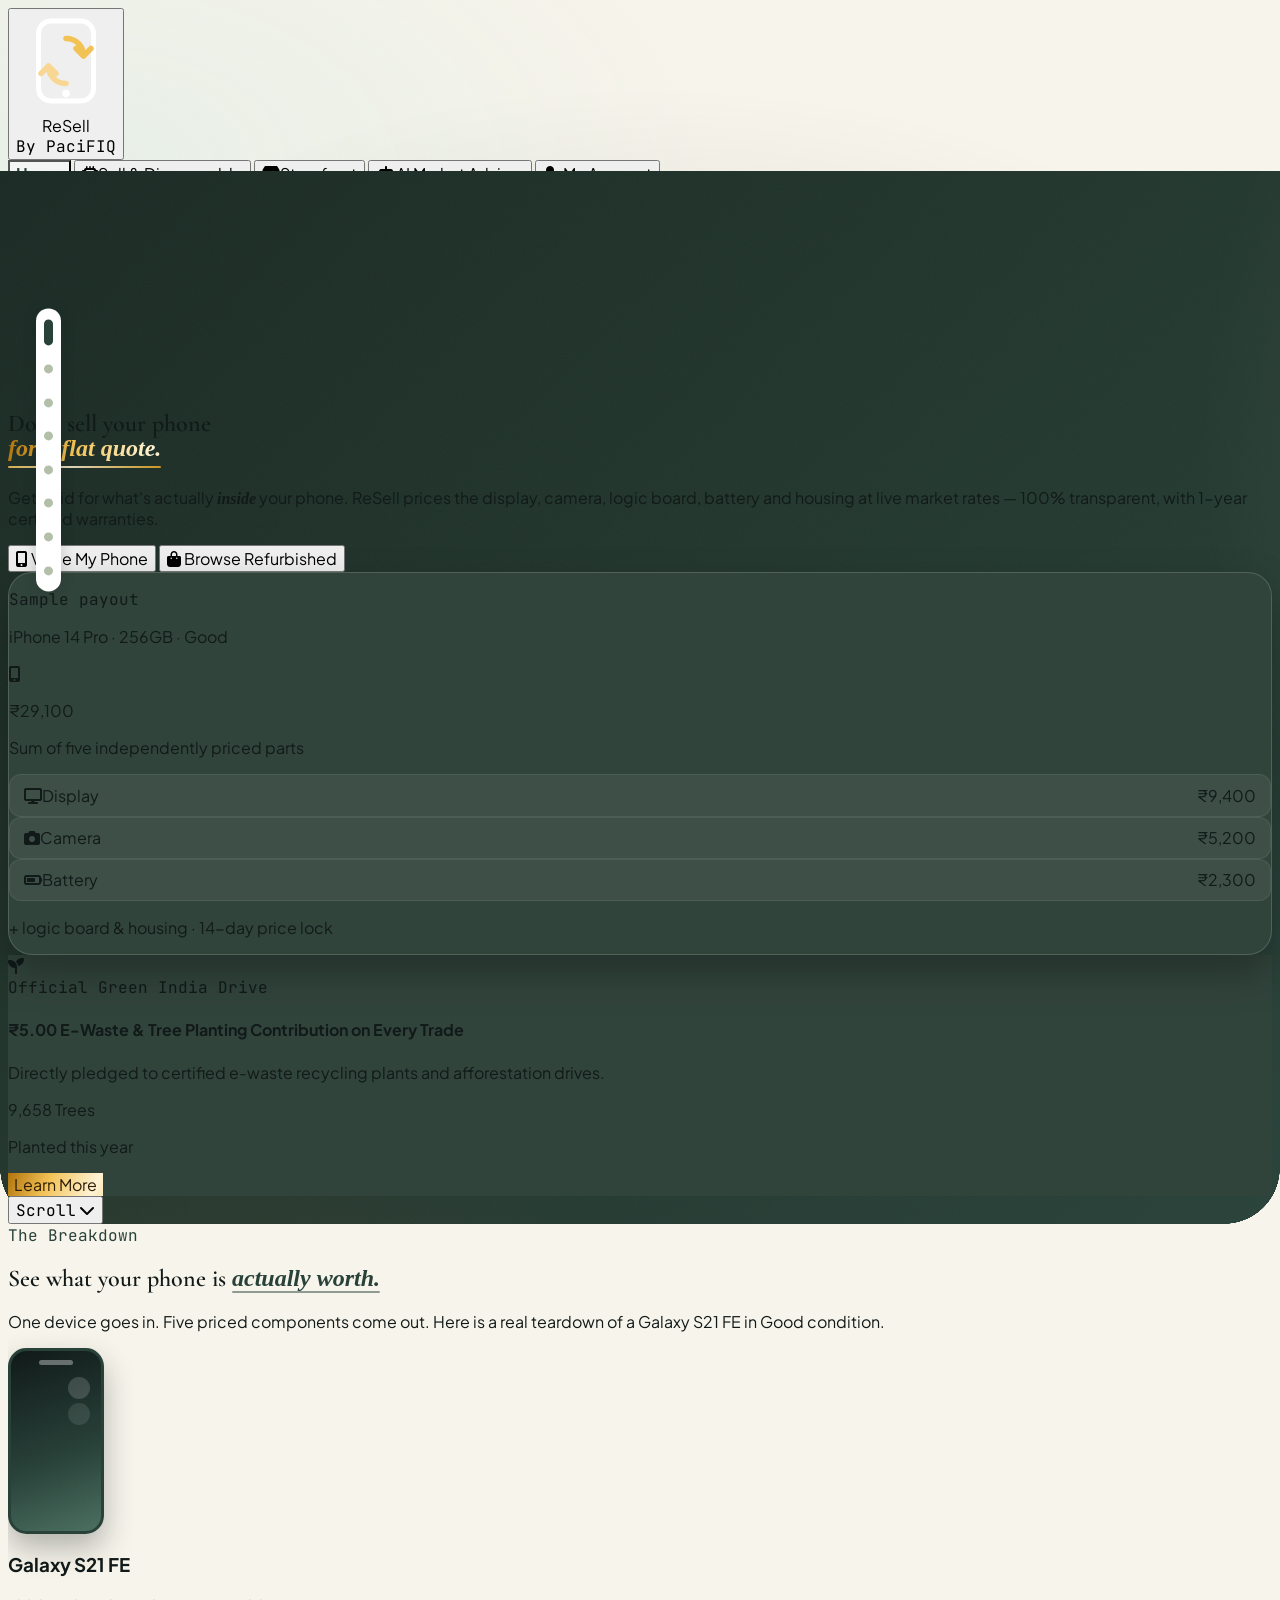
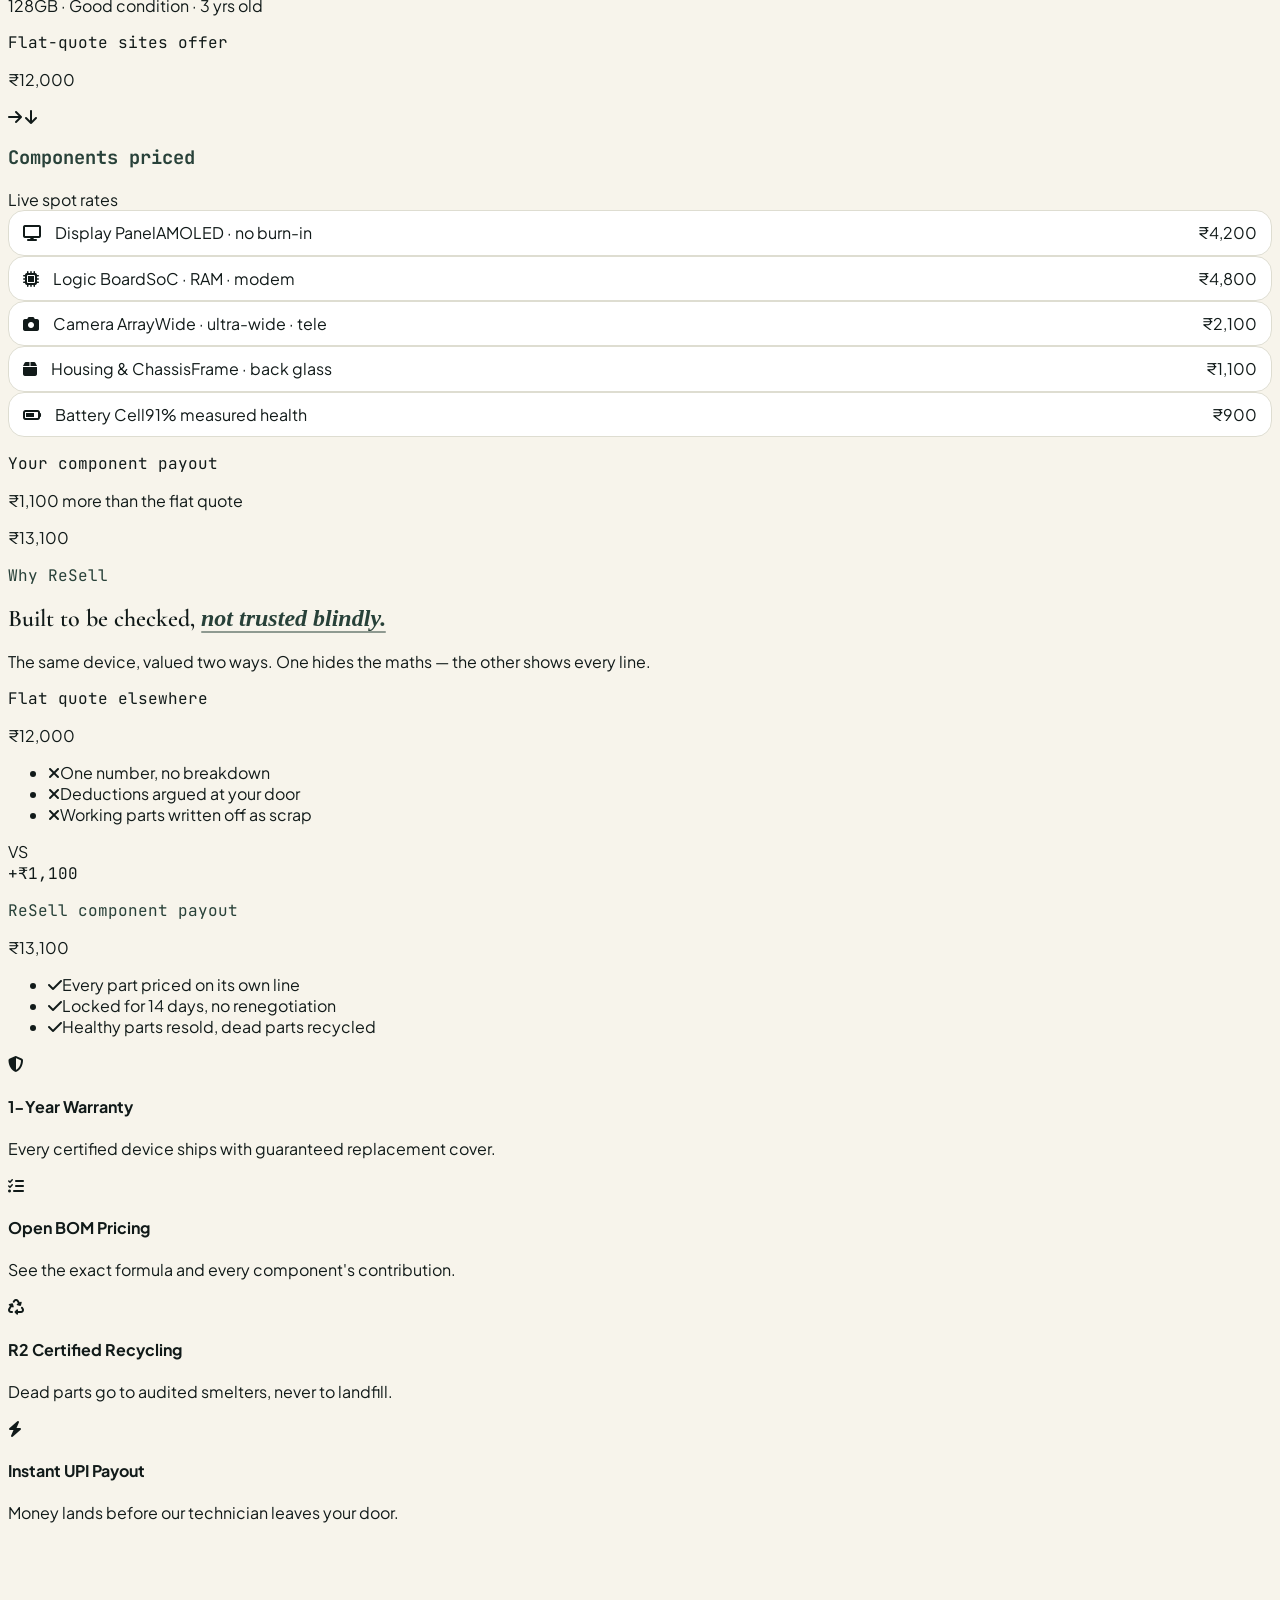
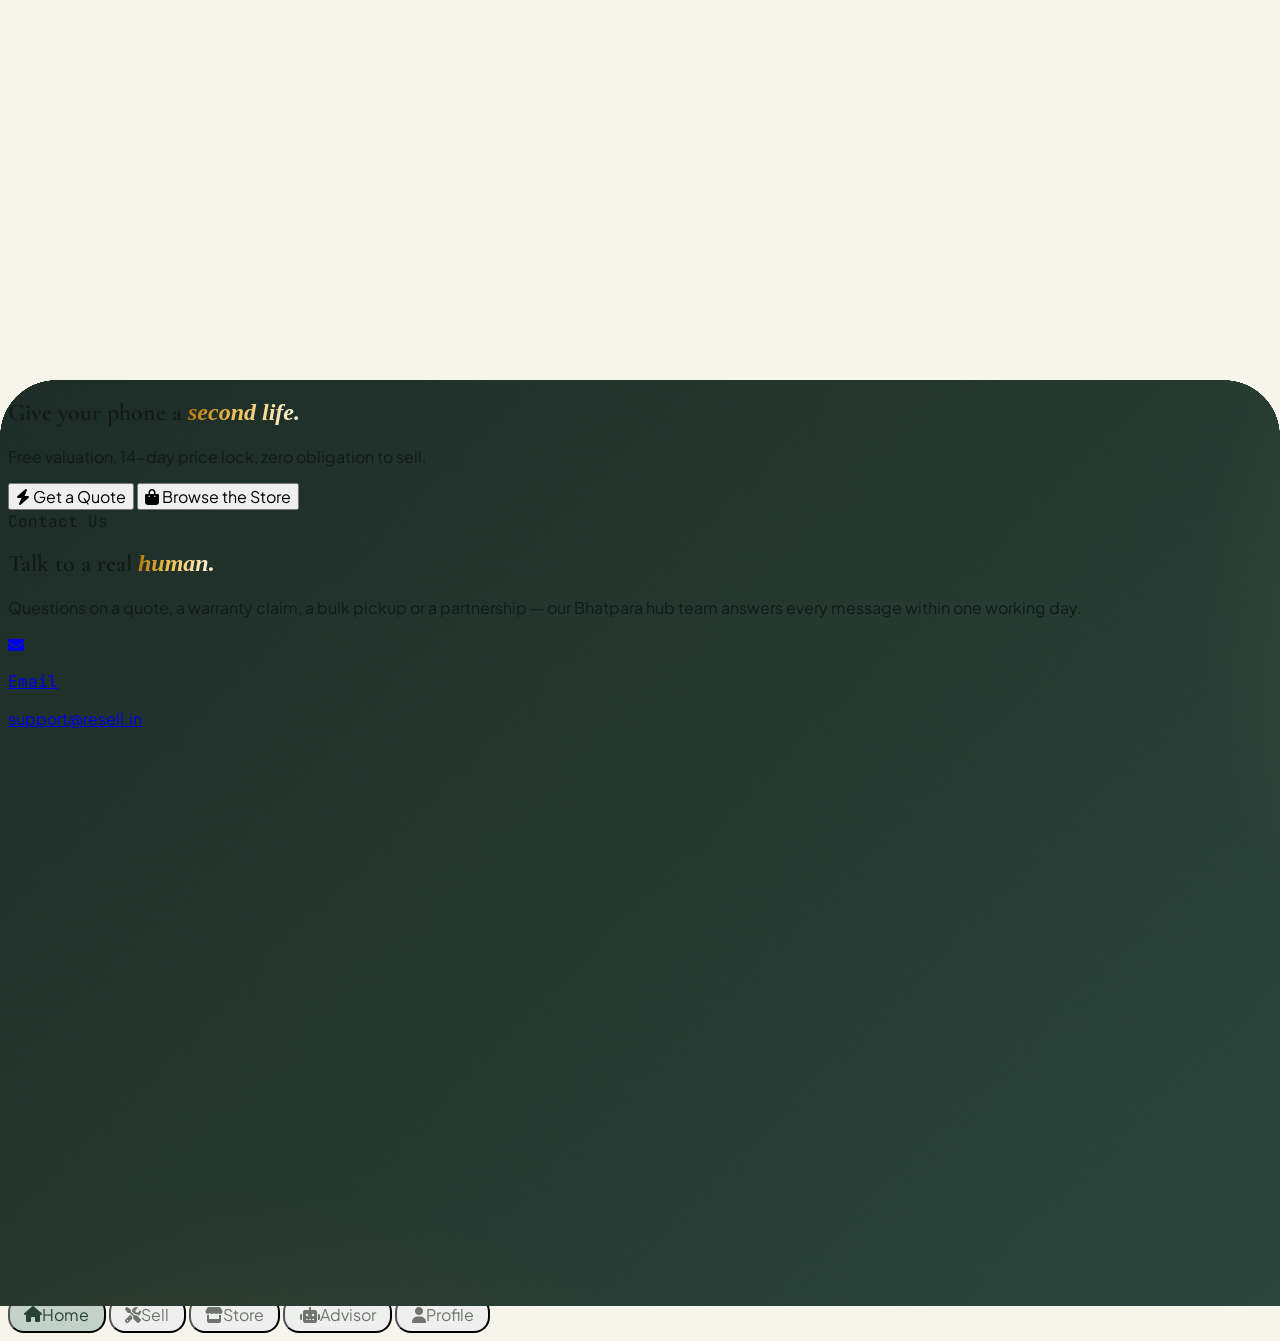
==== commit 945eb07e: "Add files via upload" ====
--- a/index.html
+++ b/index.html
@@ -136,7 +136,7 @@
       </div>
       <div class="text-left">
         <div class="font-extrabold text-[1.2rem] tracking-tight text-slate-900 leading-none">Re<span class="text-[#A85B28]">Sell</span></div>
-        <div class="text-[8px] text-slate-400 font-semibold uppercase tracking-widest leading-none mt-0.5">By Nexgen</div>
+        <div class="text-[8px] text-slate-400 font-semibold uppercase tracking-widest leading-none mt-0.5">By PaciFIQ</div>
       </div>
     </button>
 
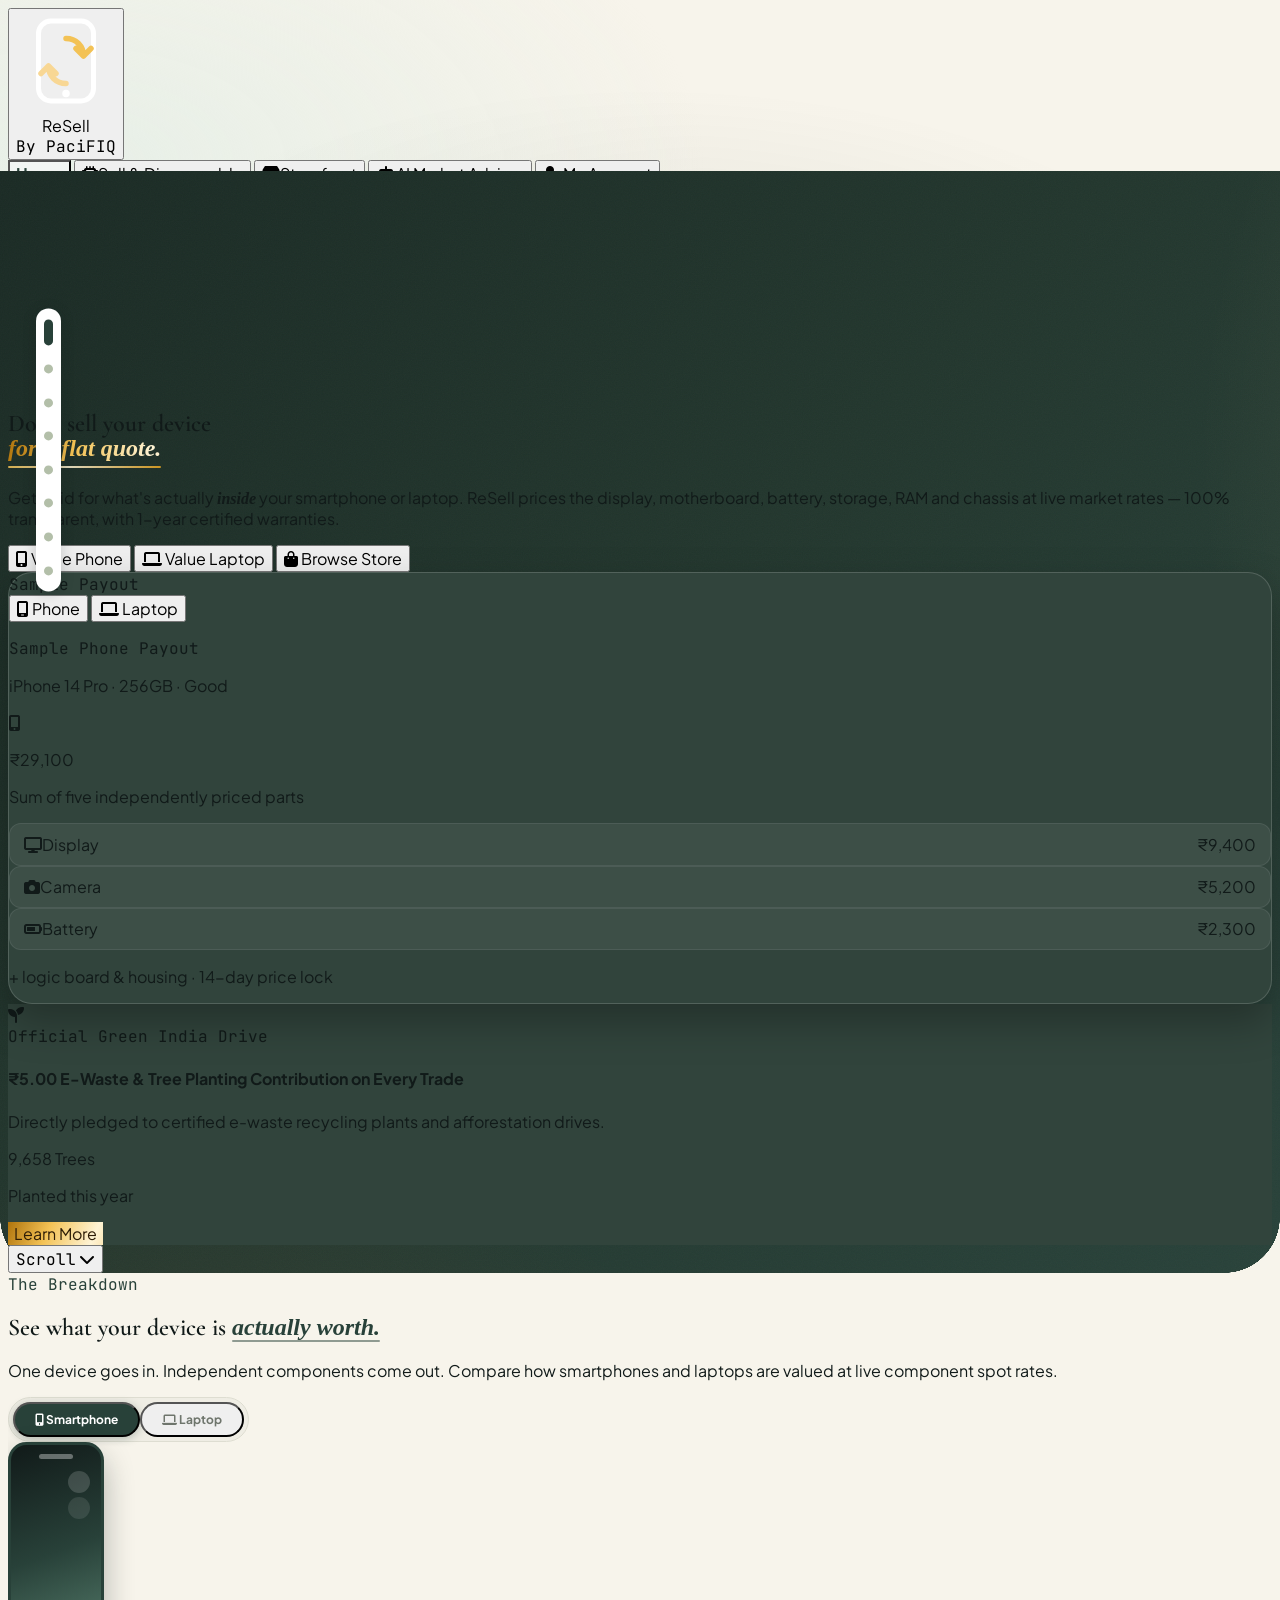
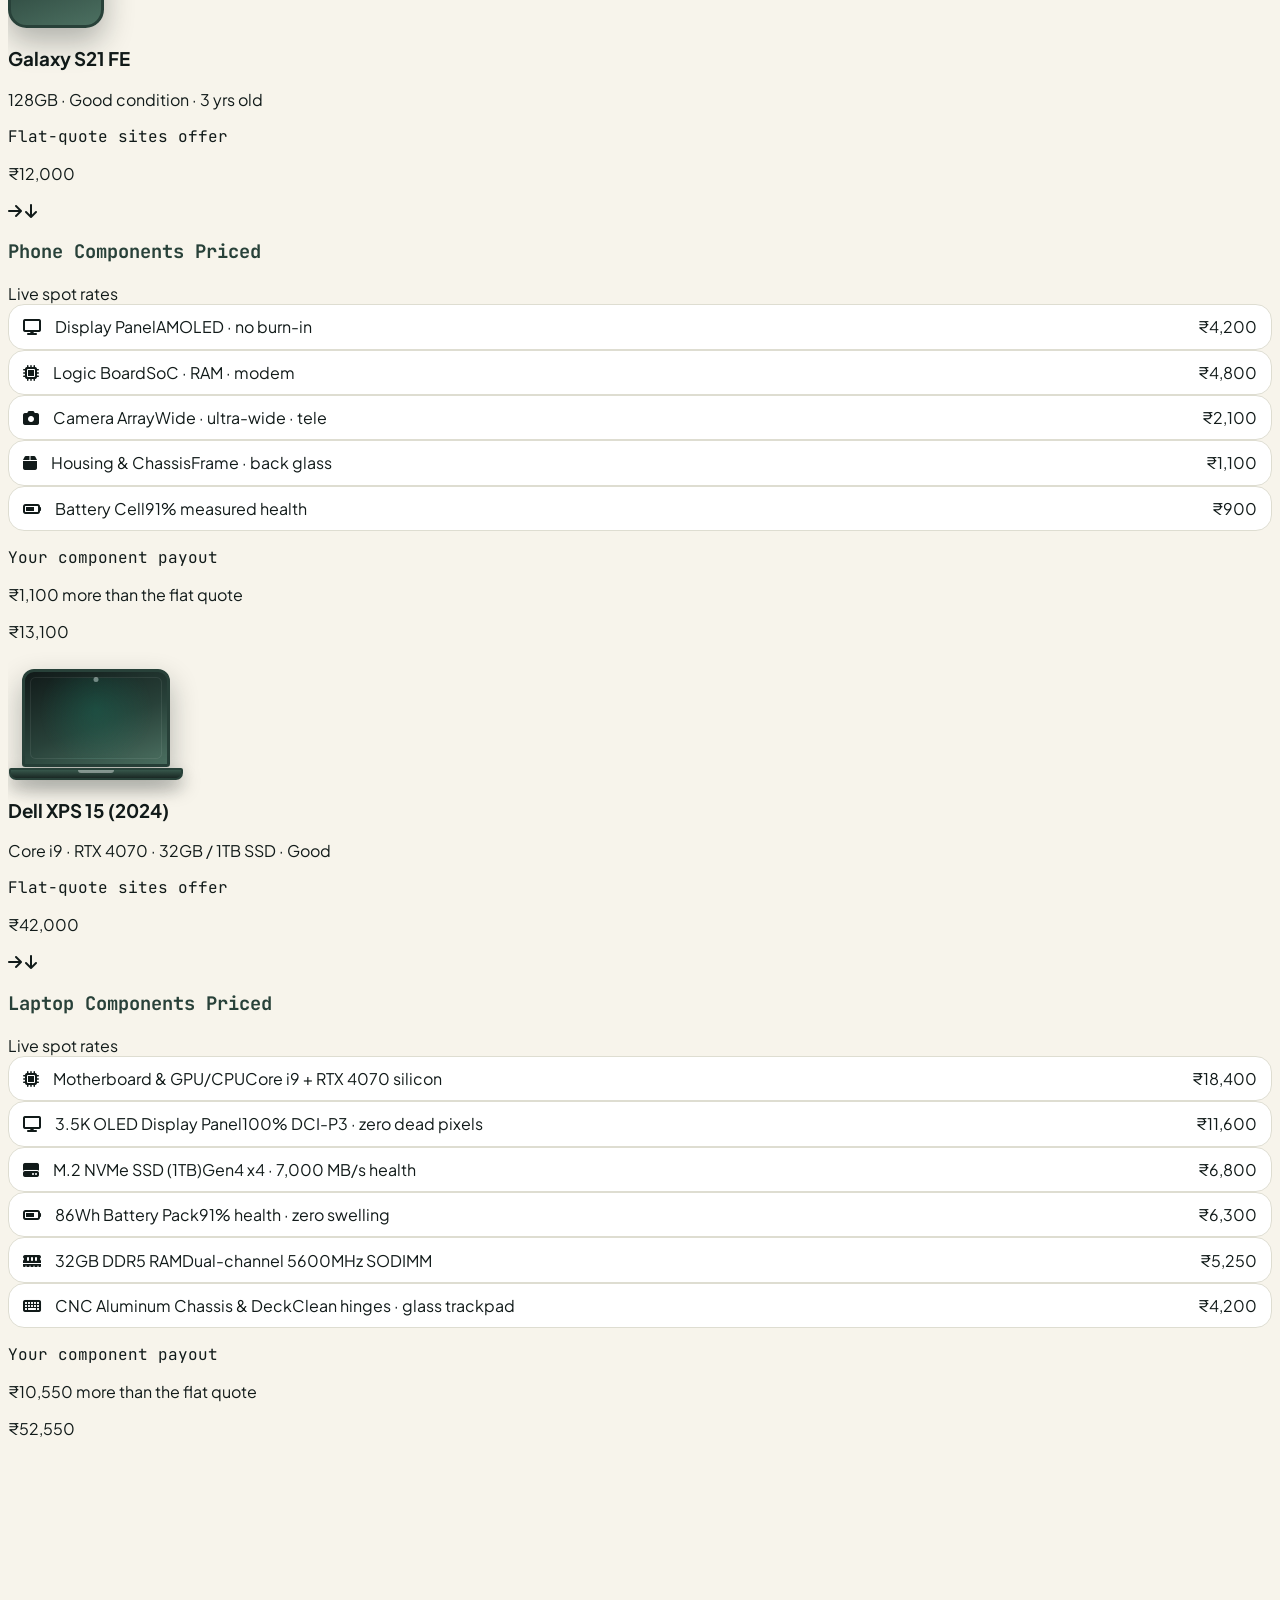
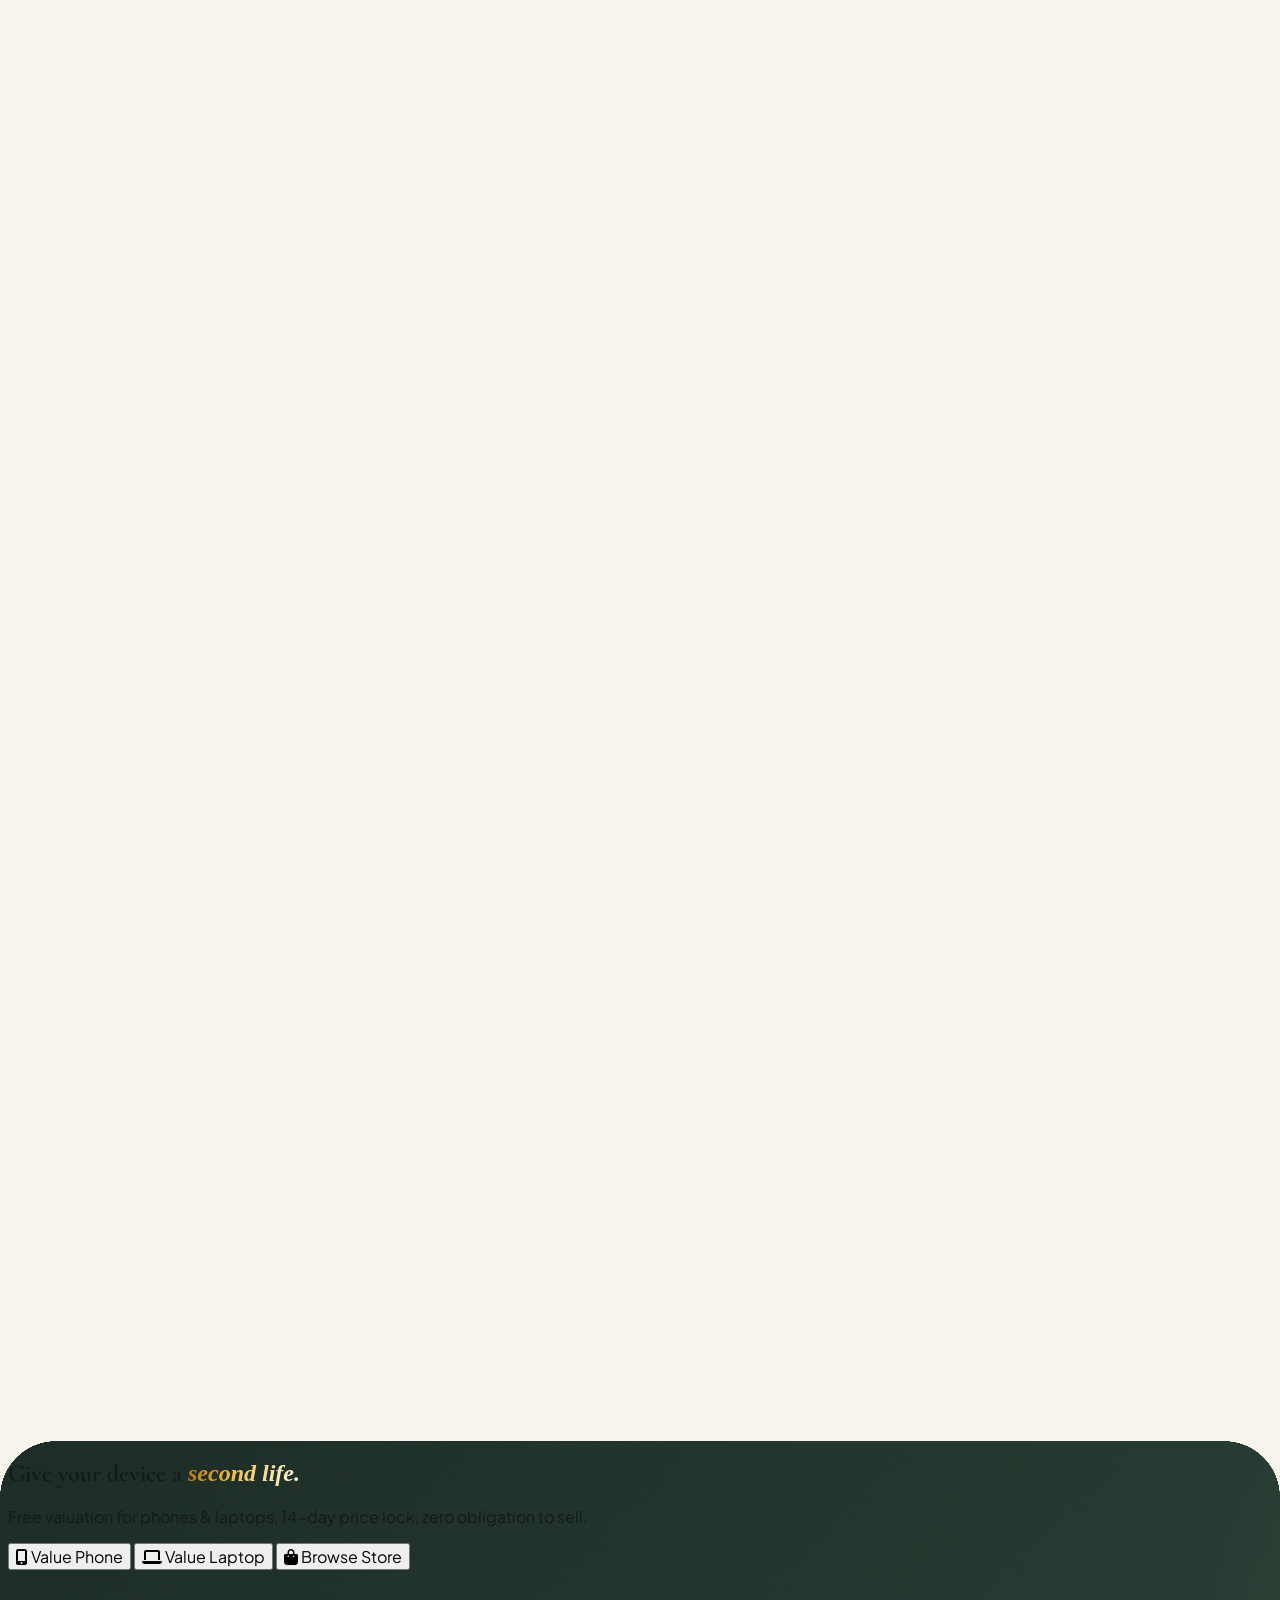
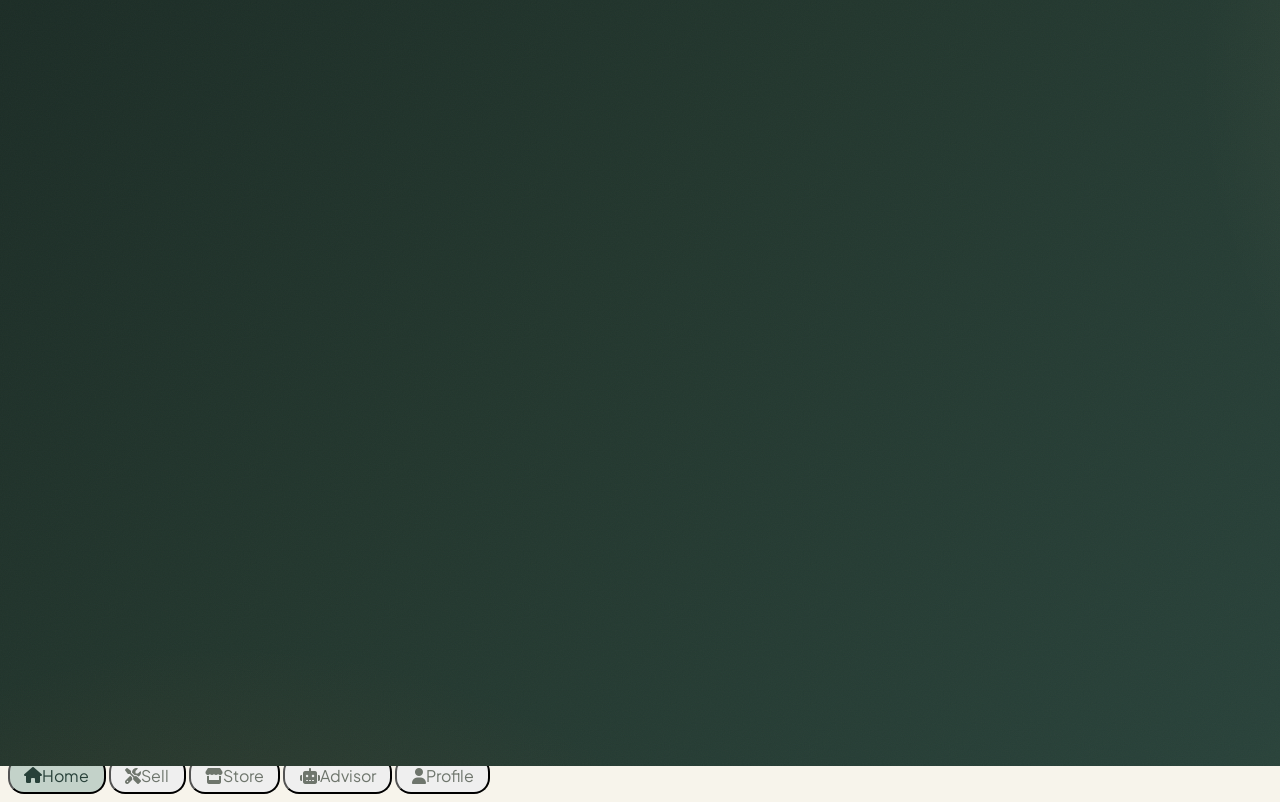
==== commit 5c780a50: "Add files via upload" ====
--- a/index.html
+++ b/index.html
@@ -194,43 +194,60 @@
       <!-- Left: copy -->
       <div class="hero-in-1 text-center lg:text-left">
         <h1 class="text-5xl sm:text-6xl xl:text-7xl leading-[1.02] mb-5 text-white">
-          Don't sell your phone<br/><span class="ul-draw grad-text serif-italic">for a flat quote.</span>
+          Don't sell your device<br/><span class="ul-draw grad-text serif-italic">for a flat quote.</span>
         </h1>
         <p class="text-slate-200 text-sm sm:text-base leading-relaxed mb-8 max-w-lg mx-auto lg:mx-0">
-          Get paid for what's actually <span class="serif-italic text-khaki-300">inside</span> your phone. ReSell prices the display, camera, logic board, battery and housing at live market rates — 100% transparent, with 1-year certified warranties.
+          Get paid for what's actually <span class="serif-italic text-khaki-300">inside</span> your smartphone or laptop. ReSell prices the display, motherboard, battery, storage, RAM and chassis at live market rates — 100% transparent, with 1-year certified warranties.
         </p>
         <div class="flex flex-wrap justify-center lg:justify-start gap-3">
-          <button onclick="nav('quote')" class="btn-shine flex items-center gap-2 px-6 py-3.5 rounded-xl bg-[#A85B28] hover:bg-[#8A4A20] text-white font-bold text-sm shadow-lg transition-all hover:-translate-y-0.5">
-            <i class="fa-solid fa-mobile-screen-button"></i> Value My Phone
+          <button onclick="nav('quote'); setDeviceType('phone');" class="btn-shine flex items-center gap-2 px-5 py-3.5 rounded-xl bg-[#A85B28] hover:bg-[#8A4A20] text-white font-bold text-sm shadow-lg transition-all hover:-translate-y-0.5">
+            <i class="fa-solid fa-mobile-screen-button"></i> Value Phone
           </button>
-          <button onclick="nav('shop')" class="flex items-center gap-2 px-6 py-3.5 rounded-xl bg-[#3B4F46] hover:bg-[#48604F] text-white font-bold text-sm border border-white/25 transition-all hover:-translate-y-0.5">
-            <i class="fa-solid fa-bag-shopping"></i> Browse Refurbished
+          <button onclick="nav('quote'); setDeviceType('laptop');" class="btn-shine flex items-center gap-2 px-5 py-3.5 rounded-xl bg-[#284139] hover:bg-[#1E3129] text-white font-bold text-sm shadow-lg transition-all hover:-translate-y-0.5 border border-white/20">
+            <i class="fa-solid fa-laptop"></i> Value Laptop
           </button>
-        </div>
-      </div>
-
-      <!-- Right: component value card -->
+          <button onclick="nav('shop')" class="flex items-center gap-2 px-5 py-3.5 rounded-xl bg-[#3B4F46] hover:bg-[#48604F] text-white font-bold text-sm border border-white/25 transition-all hover:-translate-y-0.5">
+            <i class="fa-solid fa-bag-shopping"></i> Browse Store
+          </button>
+        </div>
+      </div>
+
+      <!-- Right: component value card with interactive phone/laptop toggle -->
       <div class="flex justify-center lg:justify-end">
         <div class="val-card glass hero-in-2 w-full max-w-sm p-5 sm:p-6">
-          <div class="flex items-start justify-between gap-4 mb-4">
-            <div>
-              <p class="text-[10px] font-black uppercase tracking-[.16em] text-khaki-300">Sample payout</p>
-              <p class="text-xs text-slate-300 mt-0.5">iPhone 14 Pro · 256GB · Good</p>
+          <div class="flex items-center justify-between gap-3 mb-3 pb-2 border-b border-white/10">
+            <span class="text-[10px] font-black uppercase tracking-[.16em] text-khaki-300">Sample Payout</span>
+            <div class="inline-flex p-0.5 bg-white/10 rounded-lg border border-white/15">
+              <button id="hero-sample-phone-btn" onclick="setHeroSample('phone')" class="px-2.5 py-1 rounded-md text-[10px] font-bold bg-[#A85B28] text-white shadow-sm transition-all">
+                <i class="fa-solid fa-mobile-screen mr-1"></i> Phone
+              </button>
+              <button id="hero-sample-laptop-btn" onclick="setHeroSample('laptop')" class="px-2.5 py-1 rounded-md text-[10px] font-bold text-slate-300 hover:text-white transition-all">
+                <i class="fa-solid fa-laptop mr-1"></i> Laptop
+              </button>
             </div>
-            <i class="fa-solid fa-mobile-screen-button text-2xl text-khaki-300/80"></i>
-          </div>
-          <p class="text-4xl sm:text-5xl font-black text-white leading-none tracking-tight">₹29,100</p>
-          <p class="text-[11px] text-slate-400 mt-1.5 mb-4">Sum of five independently priced parts</p>
-          <div class="space-y-2">
-            <div class="val-row"><span class="text-xs font-bold text-slate-200"><i class="fa-solid fa-display text-sky-300 mr-2"></i>Display</span><span class="text-xs font-black text-white">₹9,400</span></div>
-            <div class="val-row"><span class="text-xs font-bold text-slate-200"><i class="fa-solid fa-camera text-amber-300 mr-2"></i>Camera</span><span class="text-xs font-black text-white">₹5,200</span></div>
-            <div class="val-row"><span class="text-xs font-bold text-slate-200"><i class="fa-solid fa-battery-three-quarters text-rose-300 mr-2"></i>Battery</span><span class="text-xs font-black text-white">₹2,300</span></div>
-          </div>
-          <p class="text-[10px] text-slate-400 mt-3.5 text-center">+ logic board &amp; housing · 14-day price lock</p>
-        </div>
-      </div>
-    </div>
-  </div>
+          </div>
+          <div id="hero-sample-card">
+            <div class="flex items-start justify-between gap-4 mb-3">
+              <div>
+                <p class="text-[10px] font-black uppercase tracking-[.16em] text-khaki-300">Sample Phone Payout</p>
+                <p class="text-xs text-slate-300 mt-0.5">iPhone 14 Pro · 256GB · Good</p>
+              </div>
+              <i class="fa-solid fa-mobile-screen-button text-2xl text-khaki-300/80"></i>
+            </div>
+            <p class="text-4xl sm:text-5xl font-black text-white leading-none tracking-tight">₹29,100</p>
+            <p class="text-[11px] text-slate-400 mt-1.5 mb-4">Sum of five independently priced parts</p>
+            <div class="space-y-2">
+              <div class="val-row"><span class="text-xs font-bold text-slate-200"><i class="fa-solid fa-display text-sky-300 mr-2"></i>Display</span><span class="text-xs font-black text-white">₹9,400</span></div>
+              <div class="val-row"><span class="text-xs font-bold text-slate-200"><i class="fa-solid fa-camera text-amber-300 mr-2"></i>Camera</span><span class="text-xs font-black text-white">₹5,200</span></div>
+              <div class="val-row"><span class="text-xs font-bold text-slate-200"><i class="fa-solid fa-battery-three-quarters text-rose-300 mr-2"></i>Battery</span><span class="text-xs font-black text-white">₹2,300</span></div>
+            </div>
+            <p class="text-[10px] text-slate-400 mt-3.5 text-center">+ logic board &amp; housing · 14-day price lock</p>
+          </div>
+        </div>
+      </div>
+    </div>
+  </div>
+
 
   <!-- Greener India Campaign Banner. A translucent panel rather than a second
        dark slab — on the canopy it reads as a card, not another block. -->
@@ -265,21 +282,33 @@
   </div>
 </section>
 
-<!-- ░░ SECTION 2 · SEE WHAT YOUR PHONE IS WORTH ░░ -->
+<!-- ░░ SECTION 2 · SEE WHAT YOUR DEVICE IS WORTH ░░ -->
 <section id="sec-worth" class="reveal scroll-mt-24 py-12 sm:py-16">
-  <div class="mb-8">
-    <span class="inline-flex items-center gap-2 text-[11px] font-black uppercase tracking-[.16em] sec-eyebrow">
-      <span class="w-6 h-px sec-rule"></span>The Breakdown
-    </span>
-    <h2 class="text-3xl sm:text-5xl text-slate-900 mt-2">See what your phone is <span class="ul-draw serif-italic sec-tint">actually worth.</span></h2>
-    <p class="text-sm text-slate-500 mt-1.5 max-w-xl">One device goes in. Five priced components come out. Here is a real teardown of a Galaxy S21 FE in Good condition.</p>
-  </div>
-
-  <div class="grid lg:grid-cols-[minmax(0,1fr)_auto_minmax(0,1.35fr)] items-center gap-6 lg:gap-8">
+  <div class="mb-8 flex flex-col md:flex-row md:items-end justify-between gap-4">
+    <div>
+      <span class="inline-flex items-center gap-2 text-[11px] font-black uppercase tracking-[.16em] sec-eyebrow">
+        <span class="w-6 h-px sec-rule"></span>The Breakdown
+      </span>
+      <h2 class="text-3xl sm:text-5xl text-slate-900 mt-2">See what your device is <span class="ul-draw serif-italic sec-tint">actually worth.</span></h2>
+      <p class="text-sm text-slate-500 mt-1.5 max-w-xl">One device goes in. Independent components come out. Compare how smartphones and laptops are valued at live component spot rates.</p>
+    </div>
+    <!-- Mode pill toggle for Breakdown -->
+    <div class="mode-pill shrink-0 self-start md:self-auto">
+      <button id="btn-breakdown-phone" class="active" onclick="setHomeBreakdownDevice('phone')">
+        <i class="fa-solid fa-mobile-screen-button mr-1.5"></i> Smartphone
+      </button>
+      <button id="btn-breakdown-laptop" onclick="setHomeBreakdownDevice('laptop')">
+        <i class="fa-solid fa-laptop mr-1.5"></i> Laptop
+      </button>
+    </div>
+  </div>
+
+  <!-- 1. Smartphone Breakdown View -->
+  <div id="breakdown-phone-view" class="grid lg:grid-cols-[minmax(0,1fr)_auto_minmax(0,1.35fr)] items-center gap-6 lg:gap-8">
     <!-- Left: the device -->
     <div class="bg-white rounded-3xl border border-slate-100 shadow-sm p-8 flex flex-col items-center text-center">
       <div class="phone-glyph mb-5" aria-hidden="true"></div>
-      <h3 class="font-black text-slate-900">Galaxy S21 FE</h3>
+      <h3 class="font-black text-slate-900 text-lg">Galaxy S21 FE</h3>
       <p class="text-xs text-slate-500 mt-1">128GB · Good condition · 3 yrs old</p>
       <p class="mt-4 text-[11px] font-bold uppercase tracking-[.14em] text-slate-400">Flat-quote sites offer</p>
       <p class="text-2xl font-black text-slate-400 line-through">₹12,000</p>
@@ -298,7 +327,7 @@
     <!-- Right: the component ledger -->
     <div class="bg-white rounded-3xl border border-slate-100 shadow-sm p-6 sm:p-7">
       <div class="flex items-center justify-between mb-4">
-        <h3 class="text-[11px] font-black uppercase tracking-[.16em] sec-eyebrow">Components priced</h3>
+        <h3 class="text-[11px] font-black uppercase tracking-[.16em] sec-eyebrow">Phone Components Priced</h3>
         <span class="text-[10px] font-bold px-2 py-0.5 rounded-full bg-emerald-50 text-emerald-700">Live spot rates</span>
       </div>
       <div class="space-y-2.5">
@@ -337,7 +366,80 @@
       </div>
     </div>
   </div>
+
+  <!-- 2. Laptop Breakdown View (toggleable) -->
+  <div id="breakdown-laptop-view" class="hidden grid lg:grid-cols-[minmax(0,1fr)_auto_minmax(0,1.35fr)] items-center gap-6 lg:gap-8">
+    <!-- Left: the laptop device -->
+    <div class="bg-white rounded-3xl border border-slate-100 shadow-sm p-8 flex flex-col items-center text-center">
+      <div class="laptop-glyph mb-5" aria-hidden="true">
+        <div class="laptop-glyph-screen"></div>
+        <div class="laptop-glyph-base"></div>
+      </div>
+      <h3 class="font-black text-slate-900 text-lg">Dell XPS 15 (2024)</h3>
+      <p class="text-xs text-slate-500 mt-1">Core i9 · RTX 4070 · 32GB / 1TB SSD · Good</p>
+      <p class="mt-4 text-[11px] font-bold uppercase tracking-[.14em] text-slate-400">Flat-quote sites offer</p>
+      <p class="text-2xl font-black text-slate-400 line-through">₹42,000</p>
+    </div>
+
+    <!-- Divider arrow -->
+    <div class="flex lg:flex-col items-center justify-center gap-3 text-[#284139]">
+      <span class="hidden lg:block w-px h-10 bg-teal-200"></span>
+      <span class="w-11 h-11 rounded-full bg-teal-50 border border-teal-200 flex items-center justify-center shadow-sm">
+        <i class="fa-solid fa-arrow-right text-sm hidden lg:block"></i>
+        <i class="fa-solid fa-arrow-down text-sm lg:hidden"></i>
+      </span>
+      <span class="hidden lg:block w-px h-10 bg-teal-200"></span>
+    </div>
+
+    <!-- Right: the laptop component ledger -->
+    <div class="bg-white rounded-3xl border border-slate-100 shadow-sm p-6 sm:p-7">
+      <div class="flex items-center justify-between mb-4">
+        <h3 class="text-[11px] font-black uppercase tracking-[.16em] sec-eyebrow">Laptop Components Priced</h3>
+        <span class="text-[10px] font-bold px-2 py-0.5 rounded-full bg-emerald-50 text-emerald-700">Live spot rates</span>
+      </div>
+      <div class="space-y-2.5">
+        <div class="ledger-row">
+          <span class="w-9 h-9 rounded-xl bg-purple-50 text-purple-600 flex items-center justify-center"><i class="fa-solid fa-microchip"></i></span>
+          <span><span class="block font-bold text-sm text-slate-900">Motherboard &amp; GPU/CPU</span><span class="block text-[11px] text-slate-400">Core i9 + RTX 4070 silicon</span></span>
+          <span class="text-lg font-black text-slate-900">₹18,400</span>
+        </div>
+        <div class="ledger-row">
+          <span class="w-9 h-9 rounded-xl bg-sky-50 text-sky-600 flex items-center justify-center"><i class="fa-solid fa-display"></i></span>
+          <span><span class="block font-bold text-sm text-slate-900">3.5K OLED Display Panel</span><span class="block text-[11px] text-slate-400">100% DCI-P3 · zero dead pixels</span></span>
+          <span class="text-lg font-black text-slate-900">₹11,600</span>
+        </div>
+        <div class="ledger-row">
+          <span class="w-9 h-9 rounded-xl bg-amber-50 text-amber-600 flex items-center justify-center"><i class="fa-solid fa-hard-drive"></i></span>
+          <span><span class="block font-bold text-sm text-slate-900">M.2 NVMe SSD (1TB)</span><span class="block text-[11px] text-slate-400">Gen4 x4 · 7,000 MB/s health</span></span>
+          <span class="text-lg font-black text-slate-900">₹6,800</span>
+        </div>
+        <div class="ledger-row">
+          <span class="w-9 h-9 rounded-xl bg-rose-50 text-rose-600 flex items-center justify-center"><i class="fa-solid fa-battery-three-quarters"></i></span>
+          <span><span class="block font-bold text-sm text-slate-900">86Wh Battery Pack</span><span class="block text-[11px] text-slate-400">91% health · zero swelling</span></span>
+          <span class="text-lg font-black text-slate-900">₹6,300</span>
+        </div>
+        <div class="ledger-row">
+          <span class="w-9 h-9 rounded-xl bg-emerald-50 text-emerald-700 flex items-center justify-center"><i class="fa-solid fa-memory"></i></span>
+          <span><span class="block font-bold text-sm text-slate-900">32GB DDR5 RAM</span><span class="block text-[11px] text-slate-400">Dual-channel 5600MHz SODIMM</span></span>
+          <span class="text-lg font-black text-slate-900">₹5,250</span>
+        </div>
+        <div class="ledger-row">
+          <span class="w-9 h-9 rounded-xl bg-slate-100 text-slate-700 flex items-center justify-center"><i class="fa-solid fa-keyboard"></i></span>
+          <span><span class="block font-bold text-sm text-slate-900">CNC Aluminum Chassis &amp; Deck</span><span class="block text-[11px] text-slate-400">Clean hinges · glass trackpad</span></span>
+          <span class="text-lg font-black text-slate-900">₹4,200</span>
+        </div>
+      </div>
+      <div class="mt-5 pt-4 border-t border-dashed border-slate-200 flex items-end justify-between gap-3">
+        <div>
+          <p class="text-[11px] font-black uppercase tracking-[.14em] text-slate-400">Your component payout</p>
+          <p class="text-[11px] text-emerald-700 font-bold mt-0.5">₹10,550 more than the flat quote</p>
+        </div>
+        <p class="text-3xl sm:text-4xl font-black text-[#284139] leading-none">₹52,550</p>
+      </div>
+    </div>
+  </div>
 </section>
+
 
 <!-- ░░ SECTION 3 · WHY RESELL ░░ -->
 <section id="sec-trust" class="reveal scroll-mt-24 py-12 sm:py-16">
@@ -391,14 +493,14 @@
       <i class="fa-solid fa-list-check text-[#284139] text-lg mt-0.5"></i>
       <div>
         <h4 class="font-bold text-sm text-slate-900 mb-0.5">Open BOM Pricing</h4>
-        <p class="text-xs text-slate-500 leading-relaxed">See the exact formula and every component's contribution.</p>
+        <p class="text-xs text-slate-500 leading-relaxed">See the exact formula and every component's contribution across phones and laptops.</p>
       </div>
     </div>
     <div class="p-5 rounded-2xl bg-white border border-slate-100 shadow-sm hover:shadow-md transition-shadow flex gap-3.5">
       <i class="fa-solid fa-recycle text-[#A85B28] text-lg mt-0.5"></i>
       <div>
         <h4 class="font-bold text-sm text-slate-900 mb-0.5">R2 Certified Recycling</h4>
-        <p class="text-xs text-slate-500 leading-relaxed">Dead parts go to audited smelters, never to landfill.</p>
+        <p class="text-xs text-slate-500 leading-relaxed">Dead silicon, swollen battery cells and fractured panels go to audited smelters, never to landfill.</p>
       </div>
     </div>
     <div class="p-5 rounded-2xl bg-white border border-slate-100 shadow-sm hover:shadow-md transition-shadow flex gap-3.5">
@@ -418,7 +520,7 @@
       <span class="w-6 h-px sec-rule"></span>Live Impact
     </span>
     <h2 class="text-3xl sm:text-5xl text-slate-900 mt-2">Numbers that <span class="ul-draw serif-italic sec-tint">keep moving.</span></h2>
-    <p class="text-sm text-slate-500 mt-1.5 max-w-xl">Updated as every device is valued, harvested and recycled across our certified hub network.</p>
+    <p class="text-sm text-slate-500 mt-1.5 max-w-xl">Updated as every smartphone and laptop is valued, harvested and recycled across our certified hub network.</p>
   </div>
   <div class="reveal-stagger grid grid-cols-2 md:grid-cols-4 gap-4">
     <div class="bg-white rounded-2xl p-5 border border-slate-100 shadow-sm text-center hover:shadow-md hover:-translate-y-0.5 transition-all">
@@ -456,10 +558,10 @@
     <li class="tl-step">
       <div class="tl-head"><span class="tl-num">01</span><span class="tl-line" aria-hidden="true"></span></div>
       <div class="tl-card">
-        <h3 class="tl-title">Tell us your phone</h3>
+        <h3 class="tl-title">Tell us your device</h3>
         <div class="tl-icon"><i class="fa-solid fa-mobile-screen-button"></i></div>
-        <p class="tl-meta">Model, storage, condition</p>
-        <p class="tl-note">Our catalogue goes back 15 years — vintage handsets included.</p>
+        <p class="tl-meta">Phone or Laptop model, specs, condition</p>
+        <p class="tl-note">Smartphones back 15 years, plus MacBooks, Dell, HP, ThinkPad, Asus, Acer &amp; more.</p>
       </div>
       <div class="tl-down lg:hidden" aria-hidden="true"><i class="fa-solid fa-arrow-down"></i></div>
     </li>
@@ -469,8 +571,8 @@
       <div class="tl-card">
         <h3 class="tl-title">We inspect every component</h3>
         <div class="tl-icon"><i class="fa-solid fa-magnifying-glass-chart"></i></div>
-        <p class="tl-meta">Display · Camera · Battery · Board · Housing</p>
-        <p class="tl-note">A 15-minute bench diagnostic grades each part on its own merits.</p>
+        <p class="tl-meta">Display · Board &amp; GPU · Battery · Storage · RAM · Chassis</p>
+        <p class="tl-note">A 15-minute bench diagnostic grades each component on its own physical and electrical merits.</p>
       </div>
       <div class="tl-down lg:hidden" aria-hidden="true"><i class="fa-solid fa-arrow-down"></i></div>
     </li>
@@ -481,7 +583,7 @@
         <h3 class="tl-title">Get your component-level value</h3>
         <p class="tl-value">₹29,100</p>
         <p class="tl-meta">Locked for 14 days</p>
-        <p class="tl-note">Market dips after you lock never touch your offer.</p>
+        <p class="tl-note">Component spot rates locked — market dips never touch your offer.</p>
       </div>
       <div class="tl-down lg:hidden" aria-hidden="true"><i class="fa-solid fa-arrow-down"></i></div>
     </li>
@@ -492,7 +594,7 @@
         <h3 class="tl-title">We collect &amp; refurbish</h3>
         <div class="tl-icon"><i class="fa-solid fa-recycle"></i></div>
         <p class="tl-meta">Parts get a second life</p>
-        <p class="tl-note">Free doorstep pickup, instant UPI transfer, R2 recycling for the rest.</p>
+        <p class="tl-note">Free doorstep pickup for phones &amp; laptops, instant UPI transfer, R2 recycling for scrap parts.</p>
       </div>
     </li>
   </ol>
@@ -504,6 +606,7 @@
     <p class="text-xs text-slate-500 font-semibold">Free valuation · no obligation to sell</p>
   </div>
 </section>
+
 
 <!-- ░░ SECTION 6 · REFURBISHED STORE PREVIEW ░░ -->
 <section id="sec-store" class="reveal scroll-mt-24 py-12 sm:py-16">
@@ -517,7 +620,7 @@
     </div>
     <button onclick="nav('shop')" class="text-xs font-bold text-[#A85B28] hover:underline whitespace-nowrap">Browse the full store →</button>
   </div>
-  <div class="reveal-stagger grid sm:grid-cols-3 gap-4 sm:gap-5">
+  <div class="reveal-stagger grid sm:grid-cols-2 lg:grid-cols-4 gap-4 sm:gap-5">
     <div class="bg-white rounded-3xl border border-slate-100 shadow-sm overflow-hidden flex flex-col hover:shadow-lg hover:-translate-y-1 transition-all">
       <div class="p-6 bg-slate-50 flex items-center justify-center h-32 relative">
         <i class="fa-brands fa-apple text-5xl text-[#284139]"></i>
@@ -546,18 +649,32 @@
     </div>
     <div class="bg-white rounded-3xl border border-slate-100 shadow-sm overflow-hidden flex flex-col hover:shadow-lg hover:-translate-y-1 transition-all">
       <div class="p-6 bg-slate-50 flex items-center justify-center h-32 relative">
-        <i class="fa-brands fa-google text-5xl text-[#284139]"></i>
+        <i class="fa-solid fa-laptop text-5xl text-[#284139]"></i>
         <span class="absolute top-2.5 left-2.5 text-[9px] font-bold px-2 py-0.5 rounded-full bg-emerald-100 text-emerald-800"><i class="fa-solid fa-shield-halved mr-1"></i>1-Yr Warranty</span>
       </div>
       <div class="p-4 flex-1 flex flex-col justify-between gap-3">
-        <div><h4 class="font-bold text-sm text-slate-900">Pixel 8 Pro (128GB)</h4><p class="text-[11px] text-slate-400 mt-0.5">Obsidian · Batt 92%</p></div>
+        <div><h4 class="font-bold text-sm text-slate-900">MacBook Air 15" M2 (2023)</h4><p class="text-[11px] text-slate-400 mt-0.5">Midnight · 16GB/512GB · Batt 97%</p></div>
         <div class="flex items-center justify-between gap-2">
-          <div class="flex items-baseline gap-2"><span class="text-lg font-black text-[#284139]">₹38,499</span><span class="text-xs text-slate-400 line-through">₹52,000</span></div>
-          <button onclick="openPDP(10)" class="px-3 py-2 rounded-xl border border-slate-200 hover:bg-slate-50 text-slate-700 font-bold text-xs">View</button>
-        </div>
-      </div>
-    </div>
-  </div>
+          <div class="flex items-baseline gap-2"><span class="text-lg font-black text-[#284139]">₹79,999</span><span class="text-xs text-slate-400 line-through">₹1,34,900</span></div>
+          <button onclick="openPDP(18)" class="px-3 py-2 rounded-xl border border-slate-200 hover:bg-slate-50 text-slate-700 font-bold text-xs">View</button>
+        </div>
+      </div>
+    </div>
+    <div class="bg-white rounded-3xl border border-slate-100 shadow-sm overflow-hidden flex flex-col hover:shadow-lg hover:-translate-y-1 transition-all">
+      <div class="p-6 bg-slate-50 flex items-center justify-center h-32 relative">
+        <i class="fa-solid fa-laptop-code text-5xl text-[#284139]"></i>
+        <span class="absolute top-2.5 left-2.5 text-[9px] font-bold px-2 py-0.5 rounded-full bg-emerald-100 text-emerald-800"><i class="fa-solid fa-shield-halved mr-1"></i>1-Yr Warranty</span>
+      </div>
+      <div class="p-4 flex-1 flex flex-col justify-between gap-3">
+        <div><h4 class="font-bold text-sm text-slate-900">Dell XPS 15 (RTX 4070)</h4><p class="text-[11px] text-slate-400 mt-0.5">Platinum · 32GB/1TB OLED · Batt 98%</p></div>
+        <div class="flex items-center justify-between gap-2">
+          <div class="flex items-baseline gap-2"><span class="text-lg font-black text-[#284139]">₹1,29,999</span><span class="text-xs text-slate-400 line-through">₹1,89,990</span></div>
+          <button onclick="openPDP(19)" class="px-3 py-2 rounded-xl border border-slate-200 hover:bg-slate-50 text-slate-700 font-bold text-xs">View</button>
+        </div>
+      </div>
+    </div>
+  </div>
+
 </section>
 
 <!-- ░░ SECTION 7 · YOUR ACTIVITY ░░ -->
@@ -587,7 +704,7 @@
       <h3 class="font-bold text-slate-900 mb-1">Saved Quotation</h3>
       <p class="text-xs text-slate-500 mb-3">14-day price lock guarantee on your device</p>
       <div class="p-3 bg-slate-50 rounded-xl flex items-center justify-between text-xs">
-        <div><p class="font-bold" id="home-saved-quote-title">No Active Quote</p><p class="text-slate-400" id="home-saved-quote-price">Value a phone to lock price</p></div>
+        <div><p class="font-bold" id="home-saved-quote-title">No Active Quote</p><p class="text-slate-400" id="home-saved-quote-price">Value a phone or laptop to lock price</p></div>
         <button onclick="nav('quote')" class="px-2.5 py-1 rounded-lg bg-[#284139] hover:bg-[#1E3129] text-white font-semibold transition-colors">Value</button>
       </div>
     </div>
@@ -614,14 +731,17 @@
 <section id="sec-cta" class="reveal scroll-mt-24 py-12 sm:py-16">
   <div class="relative text-white text-center py-10 sm:py-16">
     <div class="relative z-10 max-w-2xl mx-auto">
-      <h2 class="text-4xl sm:text-6xl mb-4 leading-[1.04]">Give your phone a <span class="grad-text serif-italic">second life.</span></h2>
-      <p class="text-slate-300 text-sm sm:text-base mb-8">Free valuation, 14-day price lock, zero obligation to sell.</p>
+      <h2 class="text-4xl sm:text-6xl mb-4 leading-[1.04]">Give your device a <span class="grad-text serif-italic">second life.</span></h2>
+      <p class="text-slate-300 text-sm sm:text-base mb-8">Free valuation for phones &amp; laptops, 14-day price lock, zero obligation to sell.</p>
       <div class="flex flex-wrap gap-3 justify-center">
-        <button onclick="nav('quote')" class="btn-shine flex items-center gap-2 px-7 py-3.5 rounded-xl bg-[#A85B28] hover:bg-[#8A4A20] text-white font-bold text-sm shadow-lg transition-all hover:-translate-y-0.5">
-          <i class="fa-solid fa-bolt"></i> Get a Quote
+        <button onclick="nav('quote'); setDeviceType('phone');" class="btn-shine flex items-center gap-2 px-6 py-3.5 rounded-xl bg-[#A85B28] hover:bg-[#8A4A20] text-white font-bold text-sm shadow-lg transition-all hover:-translate-y-0.5">
+          <i class="fa-solid fa-mobile-screen-button"></i> Value Phone
         </button>
-        <button onclick="nav('shop')" class="flex items-center gap-2 px-7 py-3.5 rounded-xl bg-[#3B4F46] hover:bg-[#48604F] text-white font-bold text-sm border border-white/25 transition-all hover:-translate-y-0.5">
-          <i class="fa-solid fa-bag-shopping"></i> Browse the Store
+        <button onclick="nav('quote'); setDeviceType('laptop');" class="btn-shine flex items-center gap-2 px-6 py-3.5 rounded-xl bg-[#284139] hover:bg-[#1E3129] text-white font-bold text-sm shadow-lg transition-all hover:-translate-y-0.5 border border-white/20">
+          <i class="fa-solid fa-laptop"></i> Value Laptop
+        </button>
+        <button onclick="nav('shop')" class="flex items-center gap-2 px-6 py-3.5 rounded-xl bg-[#3B4F46] hover:bg-[#48604F] text-white font-bold text-sm border border-white/25 transition-all hover:-translate-y-0.5">
+          <i class="fa-solid fa-bag-shopping"></i> Browse Store
         </button>
       </div>
     </div>
@@ -700,7 +820,8 @@
         <label for="contact-topic" class="block text-[11px] font-black uppercase tracking-[.14em] text-khaki-300 mb-1.5">What is this about?</label>
         <select id="contact-topic" name="topic"
                 class="w-full px-3.5 py-3 rounded-xl bg-white/10 border border-white/15 text-sm font-semibold text-white focus:outline-none focus:ring-2 focus:ring-khaki-400/60 focus:border-transparent transition-all">
-          <option class="text-slate-900" value="A quote or valuation">A quote or valuation</option>
+          <option class="text-slate-900" value="A phone quote or valuation">A phone quote or valuation</option>
+          <option class="text-slate-900" value="A laptop quote or valuation">A laptop quote or valuation</option>
           <option class="text-slate-900" value="An order or delivery">An order or delivery</option>
           <option class="text-slate-900" value="A warranty claim">A warranty claim</option>
           <option class="text-slate-900" value="Bulk / business pickup">Bulk / business pickup</option>
@@ -712,6 +833,7 @@
         <textarea id="contact-msg" name="message" rows="4" placeholder="Tell us what you need — include your quote or order ID if you have one."
                   class="w-full px-3.5 py-3 rounded-xl bg-white/10 border border-white/15 text-sm font-semibold text-white placeholder-slate-400 resize-y focus:outline-none focus:ring-2 focus:ring-khaki-400/60 focus:border-transparent transition-all"></textarea>
       </div>
+
       <p id="contact-error" class="hidden text-xs font-bold text-red-300"><i class="fa-solid fa-circle-exclamation mr-1"></i><span id="contact-error-msg"></span></p>
       <button type="submit"
               class="btn-shine w-full flex items-center justify-center gap-2 py-3.5 rounded-xl bg-[#A85B28] hover:bg-[#8A4A20] text-white font-bold text-sm shadow-lg transition-all hover:-translate-y-0.5">
@@ -735,8 +857,26 @@
       <i class="fa-solid fa-layer-group text-[#A85B28] text-xs"></i>Real-Time BOM Decomposition Engine
     </span>
     <h2 class="text-4xl text-slate-900">Device Disassembly <span class="ul-draw serif-italic text-[#284139]">&amp; Valuation</span></h2>
-    <p class="text-sm text-slate-500 mt-1">Select phone, purchase date (last 15 years), and condition for an instant visual teardown.</p>
-  </div>
+    <p class="text-sm text-slate-500 mt-1">Select your device type, purchase date, and condition for an instant visual teardown.</p>
+  </div>
+
+  <!-- Device Type Toggle: Phone / Laptop -->
+  <div class="flex justify-center">
+    <div class="inline-flex items-center gap-1 p-1 rounded-2xl bg-slate-100 border border-slate-200">
+      <button id="dtype-phone" onclick="setDeviceType('phone')"
+              class="px-6 py-2.5 rounded-xl font-bold text-sm bg-[#284139] text-white shadow-sm transition-all">
+        <i class="fa-solid fa-mobile-screen mr-1.5"></i>Smartphone
+      </button>
+      <button id="dtype-laptop" onclick="setDeviceType('laptop')"
+              class="px-6 py-2.5 rounded-xl font-bold text-sm text-slate-600 hover:text-slate-900 transition-all">
+        <i class="fa-solid fa-laptop mr-1.5"></i>Laptop
+      </button>
+    </div>
+  </div>
+
+
+  <!-- ══════════════════ PHONE SELL SECTION ══════════════════ -->
+  <div id="phone-sell-section">
 
   <!-- Input Selection Bar -->
   <div class="bg-white p-4 sm:p-6 rounded-3xl border border-slate-100 shadow-sm">
@@ -1123,7 +1263,337 @@
     <div class="h-64"><canvas id="trend-chart"></canvas></div>
   </div>
 
+  </div><!-- /#phone-sell-section -->
+
+  <!-- ══════════════════ LAPTOP SELL SECTION ══════════════════ -->
+  <div id="laptop-sell-section" class="hidden space-y-6">
+
+    <!-- Laptop Input Selection Bar -->
+    <div class="bg-white p-4 sm:p-6 rounded-3xl border border-slate-100 shadow-sm">
+      <div class="grid sm:grid-cols-2 lg:grid-cols-3 gap-4 mb-4">
+        <div>
+          <label class="block text-xs font-bold text-slate-600 uppercase tracking-wider mb-1.5">1. Select Brand</label>
+          <select id="lp-brand" onchange="updateLaptopModels(); refreshLaptopEstimate()" class="w-full px-3.5 py-3 rounded-xl border border-slate-200 text-sm font-semibold focus:ring-2 focus:ring-[#284139] focus:outline-none bg-slate-50 focus:bg-white">
+            <option value="" disabled selected>(Choose Brand)</option>
+            <option value="apple_mac">Apple MacBook</option>
+            <option value="dell">Dell</option>
+            <option value="hp">HP</option>
+            <option value="lenovo">Lenovo</option>
+            <option value="asus">Asus</option>
+            <option value="acer">Acer</option>
+            <option value="microsoft">Microsoft Surface</option>
+            <option value="msi">MSI</option>
+          </select>
+        </div>
+
+        <div>
+          <label class="block text-xs font-bold text-slate-600 uppercase tracking-wider mb-1.5">2. Select Model</label>
+          <select id="lp-model" onchange="refreshLaptopEstimate()" class="w-full px-3.5 py-3 rounded-xl border border-slate-200 text-sm font-semibold focus:ring-2 focus:ring-[#284139] focus:outline-none bg-slate-50 focus:bg-white">
+            <option value="" disabled selected>(Choose Model)</option>
+          </select>
+        </div>
+
+        <div>
+          <label class="block text-xs font-bold text-slate-600 uppercase tracking-wider mb-1.5">3. Purchase Date (15-Yr)</label>
+          <div class="grid grid-cols-2 gap-1.5">
+            <select id="lp-buy-year" onchange="refreshLaptopEstimate()" class="px-2 py-3 rounded-xl border border-slate-200 text-xs font-bold bg-slate-50 focus:bg-white">
+              <option value="" disabled selected>(Year)</option>
+              <option value="2026">2026</option><option value="2025">2025</option><option value="2024">2024</option>
+              <option value="2023">2023 (3 Yrs)</option><option value="2022">2022</option><option value="2021">2021 (5 Yrs)</option>
+              <option value="2020">2020</option><option value="2019">2019</option><option value="2018">2018</option>
+              <option value="2017">2017</option><option value="2016">2016 (10 Yrs)</option><option value="2015">2015</option>
+              <option value="2014">2014</option><option value="2013">2013</option><option value="2012">2012</option>
+              <option value="2011">2011 (15 Yrs)</option>
+            </select>
+            <select id="lp-buy-month" onchange="refreshLaptopEstimate()" class="px-2 py-3 rounded-xl border border-slate-200 text-xs font-bold bg-slate-50 focus:bg-white">
+              <option value="" disabled selected>(Month)</option>
+              <option value="1">Jan</option><option value="2">Feb</option><option value="3">Mar</option>
+              <option value="4">Apr</option><option value="5">May</option><option value="6">Jun</option>
+              <option value="7">Jul</option><option value="8">Aug</option><option value="9">Sep</option>
+              <option value="10">Oct</option><option value="11">Nov</option><option value="12">Dec</option>
+            </select>
+          </div>
+        </div>
+      </div>
+
+      <input type="hidden" id="lp-cond" value="flawless">
+
+      <!-- Action Buttons -->
+      <div class="flex flex-wrap gap-3">
+        <button onclick="runLaptopDisassembly()" class="w-full sm:w-auto justify-center flex items-center gap-2 px-6 sm:px-8 py-3.5 rounded-xl bg-[#284139] hover:bg-[#1E3129] text-white font-bold text-sm shadow-md transition-all hover:scale-[1.01]">
+          <i class="fa-solid fa-screwdriver-wrench text-khaki-200"></i> Check &amp; Disassemble Laptop
+        </button>
+        <button onclick="openModal('formula-modal')" class="w-full sm:w-auto justify-center flex items-center gap-2 px-5 py-3.5 rounded-xl border border-slate-200 text-slate-700 hover:bg-slate-50 font-bold text-sm transition-all">
+          <i class="fa-solid fa-calculator text-[#284139]"></i> View Transparent BOM Formula
+        </button>
+      </div>
+    </div>
+
+    <!-- Laptop Teardown Stage + Grading -->
+    <div class="grid lg:grid-cols-12 gap-6 items-start">
+
+      <!-- LEFT: 3D laptop teardown + pricing panel -->
+      <div class="lg:col-span-7 space-y-6">
+
+        <div class="bg-white p-4 sm:p-6 rounded-3xl border border-slate-100 shadow-sm">
+          <div class="flex items-start justify-between flex-wrap gap-2 mb-3">
+            <div class="min-w-0">
+              <span class="text-xs font-bold text-slate-500 uppercase tracking-wider">Exploded Hardware Stage</span>
+              <p class="text-xs text-slate-400">Display, motherboard, battery, SSD, RAM &amp; chassis</p>
+            </div>
+            <span id="lp-dis-badge" class="shrink-0 whitespace-nowrap text-xs font-bold px-2.5 py-1 rounded-full bg-slate-100 text-slate-600">Ready to Analyze</span>
+          </div>
+
+          <div id="lp-disassembly-stage" class="stage-light bg-white min-h-[380px] sm:min-h-[540px] flex flex-col justify-center relative rounded-2xl border border-slate-100 shadow-sm overflow-hidden">
+
+            <!-- WebGL 3D laptop teardown -->
+            <div id="lp-teardown-3d" class="teardown-3d hidden">
+              <canvas id="lp-teardown-canvas" aria-label="Interactive 3D laptop teardown — drag to rotate" role="img"></canvas>
+              <div id="lp-teardown-labels" class="teardown-labels"></div>
+              <span class="teardown-hint-drag"><i class="fa-solid fa-arrows-rotate"></i> Drag to rotate</span>
+            </div>
+
+            <!-- SVG Fallback: Laptop exploded diagram -->
+            <div id="lp-svg-shell">
+            <svg id="lp-explode" viewBox="0 0 580 620" class="w-full h-auto block"
+                 role="img" aria-label="Exploded view of laptop showing display, motherboard, battery, SSD, RAM and chassis">
+              <defs>
+                <linearGradient id="lpLid" x1="0" y1="0" x2="0" y2="1">
+                  <stop offset="0%" stop-color="#1D2E28"/><stop offset="100%" stop-color="#0A100F"/>
+                </linearGradient>
+                <linearGradient id="lpScreen" x1="0" y1="0" x2="0" y2="1">
+                  <stop offset="0%" stop-color="#050908"/><stop offset="100%" stop-color="#080D0B"/>
+                </linearGradient>
+                <linearGradient id="lpBoard" x1="0" y1="0" x2="0" y2="1">
+                  <stop offset="0%" stop-color="#1B3569"/><stop offset="100%" stop-color="#112044"/>
+                </linearGradient>
+                <linearGradient id="lpBase" x1="0" y1="0" x2="0" y2="1">
+                  <stop offset="0%" stop-color="#1F2E28"/><stop offset="100%" stop-color="#131C18"/>
+                </linearGradient>
+              </defs>
+
+              <!-- 6. Base chassis (bottom) -->
+              <g class="ex-layer" style="--ay:-300px;--i:5">
+                <rect x="30" y="520" width="400" height="90" rx="14" fill="url(#lpBase)" stroke="#4C5D54" stroke-width="2"/>
+                <rect x="40" y="530" width="380" height="70" rx="9" fill="#0C1410"/>
+                <!-- rubber feet -->
+                <rect x="55" y="596" width="40" height="8" rx="4" fill="#0A0F0D"/>
+                <rect x="365" y="596" width="40" height="8" rx="4" fill="#0A0F0D"/>
+                <!-- speaker grilles -->
+                <g opacity=".7">
+                  <rect x="52" y="540" width="58" height="30" rx="5" fill="#1A2520" stroke="#3E4E46"/>
+                  <circle cx="62" cy="550" r="2" fill="#5D6E64"/><circle cx="72" cy="550" r="2" fill="#5D6E64"/><circle cx="82" cy="550" r="2" fill="#5D6E64"/>
+                  <circle cx="62" cy="560" r="2" fill="#5D6E64"/><circle cx="72" cy="560" r="2" fill="#5D6E64"/><circle cx="82" cy="560" r="2" fill="#5D6E64"/>
+                  <rect x="350" y="540" width="58" height="30" rx="5" fill="#1A2520" stroke="#3E4E46"/>
+                  <circle cx="360" cy="550" r="2" fill="#5D6E64"/><circle cx="370" cy="550" r="2" fill="#5D6E64"/><circle cx="380" cy="550" r="2" fill="#5D6E64"/>
+                  <circle cx="360" cy="560" r="2" fill="#5D6E64"/><circle cx="370" cy="560" r="2" fill="#5D6E64"/><circle cx="380" cy="560" r="2" fill="#5D6E64"/>
+                </g>
+                <line class="ex-lead" x1="446" y1="565" x2="460" y2="565"/>
+                <g class="ex-label">
+                  <text class="ex-name" x="466" y="559">CHASSIS &amp; FRAME</text>
+                  <text class="ex-price" x="466" y="579" id="lp-ex-chassis">₹0</text>
+                </g>
+              </g>
+
+              <!-- 5. Battery pack -->
+              <g class="ex-layer" style="--ay:-210px;--i:4">
+                <rect x="30" y="430" width="310" height="68" rx="10" fill="#1A2420" stroke="#4C5D54" stroke-width="1.5"/>
+                <rect x="38" y="438" width="294" height="52" rx="6" fill="#0D1612"/>
+                <rect x="46" y="446" width="260" height="8" rx="4" fill="#2C3A33"/>
+                <rect x="46" y="460" width="200" height="7" rx="3.5" fill="#243029"/>
+                <text class="ex-chip-txt" x="200" y="475">Li-Poly  11.4V</text>
+                <!-- connector tab -->
+                <path d="M340 462h20a5 5 0 015 5v6" stroke="#B79B62" stroke-width="2.5" fill="none"/>
+                <rect x="352" y="470" width="22" height="12" rx="3" fill="#B79B62"/>
+                <line class="ex-lead" x1="446" y1="464" x2="460" y2="464"/>
+                <g class="ex-label">
+                  <text class="ex-name" x="466" y="458">BATTERY PACK</text>
+                  <text class="ex-price" x="466" y="478" id="lp-ex-battery">₹0</text>
+                </g>
+              </g>
+
+              <!-- 4. SSD / Storage module -->
+              <g class="ex-layer" style="--ay:-130px;--i:3">
+                <rect x="30" y="356" width="180" height="50" rx="7" fill="#0F1815" stroke="#4C5D54" stroke-width="1.5"/>
+                <rect x="38" y="364" width="164" height="34" rx="4" fill="#0A100E"/>
+                <!-- NAND chips -->
+                <rect x="46" y="369" width="36" height="22" rx="3" fill="#0C1411" stroke="#CFB98C"/>
+                <text class="ex-chip-txt" x="54" y="384">NAND</text>
+                <rect x="92" y="369" width="36" height="22" rx="3" fill="#0C1411" stroke="#CFB98C"/>
+                <text class="ex-chip-txt" x="100" y="384">NAND</text>
+                <rect x="138" y="371" width="28" height="18" rx="3" fill="#0C1411" stroke="#8D7A4E"/>
+                <text class="ex-chip-txt" x="142" y="383">Ctrl</text>
+                <!-- M.2 edge connector -->
+                <rect x="30" y="374" width="10" height="20" rx="2" fill="#B79B62"/>
+                <line class="ex-lead" x1="446" y1="381" x2="460" y2="381"/>
+                <g class="ex-label">
+                  <text class="ex-name" x="466" y="375">SSD STORAGE</text>
+                  <text class="ex-price" x="466" y="395" id="lp-ex-storage">₹0</text>
+                </g>
+              </g>
+
+              <!-- 3. RAM modules -->
+              <g class="ex-layer" style="--ay:-50px;--i:2">
+                <rect x="220" y="292" width="170" height="36" rx="5" fill="#1A2420" stroke="#B79B62" stroke-width="1.2"/>
+                <rect x="228" y="299" width="154" height="22" rx="3" fill="#0A100E"/>
+                <rect x="236" y="303" width="24" height="14" rx="2" fill="#0C1411" stroke="#CFB98C"/>
+                <rect x="268" y="303" width="24" height="14" rx="2" fill="#0C1411" stroke="#CFB98C"/>
+                <rect x="300" y="303" width="24" height="14" rx="2" fill="#0C1411" stroke="#CFB98C"/>
+                <rect x="332" y="303" width="24" height="14" rx="2" fill="#0C1411" stroke="#8D7A4E"/>
+                <!-- edge connector -->
+                <rect x="220" y="306" width="8" height="16" rx="2" fill="#CFB98C"/>
+                <line class="ex-lead" x1="446" y1="310" x2="460" y2="310"/>
+                <g class="ex-label">
+                  <text class="ex-name" x="466" y="304">RAM MODULE</text>
+                  <text class="ex-price" x="466" y="324" id="lp-ex-ram">₹0</text>
+                </g>
+              </g>
+
+              <!-- 2. Motherboard -->
+              <g class="ex-layer" style="--ay:60px;--i:1">
+                <rect x="30" y="210" width="370" height="72" rx="8" fill="url(#lpBoard)" stroke="#B79B62" stroke-width="1.5"/>
+                <rect x="42" y="220" width="56" height="42" rx="5" fill="#0C1411" stroke="#CFB98C"/>
+                <text class="ex-chip-txt" x="52" y="246">CPU</text>
+                <rect x="110" y="223" width="46" height="36" rx="4" fill="#0C1411" stroke="#CFB98C"/>
+                <text class="ex-chip-txt" x="120" y="246">GPU</text>
+                <rect x="170" y="225" width="32" height="30" rx="3" fill="#0C1411" stroke="#8D7A4E"/>
+                <text class="ex-chip-txt" x="176" y="244">EC</text>
+                <rect x="216" y="226" width="28" height="28" rx="3" fill="#0C1411" stroke="#8D7A4E"/>
+                <rect x="256" y="228" width="20" height="24" rx="3" fill="#0C1411" stroke="#8D7A4E"/>
+                <path d="M290 220h100M290 232h72M290 244h100M290 256h60" stroke="#B79B62" stroke-width="1.5" opacity=".55"/>
+                <!-- I/O cluster -->
+                <rect x="370" y="220" width="20" height="52" rx="3" fill="#B79B62"/>
+                <path d="M30 225h-18M30 245h-18M30 265h-18" stroke="#7C8D82" stroke-width="2.5" fill="none" stroke-linecap="round"/>
+                <line class="ex-lead" x1="446" y1="246" x2="460" y2="246"/>
+                <g class="ex-label">
+                  <text class="ex-name" x="466" y="240">MOTHERBOARD</text>
+                  <text class="ex-price" x="466" y="260" id="lp-ex-motherboard">₹0</text>
+                </g>
+              </g>
+
+              <!-- 1. Display / Lid assembly (top, painted last) -->
+              <g class="ex-layer" style="--ay:170px;--i:0">
+                <rect x="30" y="22" width="400" height="168" rx="14" fill="url(#lpLid)" stroke="#5D6E64" stroke-width="2"/>
+                <!-- bezel -->
+                <rect x="40" y="32" width="380" height="148" rx="9" fill="#080D0C"/>
+                <!-- screen panel -->
+                <rect x="52" y="42" width="356" height="128" rx="6" fill="url(#lpScreen)"/>
+                <!-- top camera -->
+                <circle cx="230" cy="38" r="4" fill="#1A2520" stroke="#3E4E46"/>
+                <!-- screen sheen -->
+                <path d="M52 42h120l-60 128H52z" fill="rgba(248,215,148,0.06)"/>
+                <!-- hinge bar -->
+                <rect x="30" y="188" width="400" height="10" rx="4" fill="#243029" stroke="#4C5D54"/>
+                <!-- display flex cable -->
+                <path d="M230 190v14a5 5 0 005 5h40" stroke="#B79B62" stroke-width="2.5" fill="none"/>
+                <line class="ex-lead" x1="446" y1="106" x2="460" y2="106"/>
+                <g class="ex-label">
+                  <text class="ex-name" x="466" y="100">DISPLAY PANEL</text>
+                  <text class="ex-price" x="466" y="120" id="lp-ex-display">₹0</text>
+                </g>
+              </g>
+            </svg>
+            </div><!-- /#lp-svg-shell -->
+
+            <p id="lp-explode-hint" class="text-center text-xs text-slate-500 mt-2">
+              Grade the components, then run the teardown to separate and price every part.
+            </p>
+          </div>
+        </div>
+
+        <!-- Pricing window -->
+        <div class="grade-panel p-4 sm:p-6 rounded-3xl">
+          <div class="flex flex-col sm:flex-row items-start sm:justify-between gap-4">
+            <div class="min-w-0 w-full sm:w-auto">
+              <span class="text-[10px] font-black uppercase tracking-[0.14em] text-khaki-300">Net seller payout</span>
+              <p class="text-4xl sm:text-5xl font-black text-white mt-1 leading-none" id="lp-grade-value">₹0</p>
+              <p class="text-xs text-slate-300 mt-2 truncate" id="lp-grade-value-sub">Select a laptop to price it</p>
+              <p class="text-[11px] text-slate-400 mt-0.5" id="lp-bom-age-label">Click "Check &amp; Disassemble Laptop" to calculate</p>
+            </div>
+            <div class="flex items-center gap-3 shrink-0">
+              <div class="relative w-16 h-16">
+                <svg viewBox="0 0 64 64" class="w-16 h-16 -rotate-90">
+                  <circle cx="32" cy="32" r="26" fill="none" stroke="rgba(255,255,255,.14)" stroke-width="5"></circle>
+                  <circle id="lp-grade-ring" cx="32" cy="32" r="26" fill="none" stroke="#F8D794" stroke-width="5"
+                          stroke-linecap="round" stroke-dasharray="163.4 163.4"
+                          style="transition:stroke-dasharray .5s cubic-bezier(.34,1.56,.64,1),stroke .3s"></circle>
+                </svg>
+                <span class="absolute inset-0 flex items-center justify-center text-sm font-black text-white" id="lp-grade-score">100</span>
+              </div>
+              <div>
+                <p class="text-[10px] font-black uppercase tracking-wider text-slate-400">Grade</p>
+                <p class="text-lg font-black text-khaki-300 leading-tight" id="lp-grade-band">Mint</p>
+                <p class="text-[10px] text-slate-400" id="lp-grade-age-chip">36 months old</p>
+              </div>
+            </div>
+          </div>
+
+          <div class="h-px bg-white/10 my-5"></div>
+          <div id="lp-bom-rows" class="space-y-2.5"></div>
+
+          <div class="mt-4 pt-4 border-t border-white/10 space-y-1">
+            <div class="flex items-center justify-between text-xs">
+              <span class="font-semibold text-slate-300">Mint payout for this model</span>
+              <span class="font-black text-white" id="lp-grade-mint">₹0</span>
+            </div>
+            <div id="lp-grade-deducts"></div>
+          </div>
+
+          <div class="mt-4 p-3 rounded-xl bg-white/5 border border-khaki-400/25 flex items-center justify-between text-xs">
+            <span class="flex items-center gap-2 font-semibold text-khaki-200"><i class="fa-solid fa-leaf"></i>Greener India Campaign Pledge</span>
+            <span class="font-black text-khaki-300">₹5.00 Included</span>
+          </div>
+
+          <div class="mt-5 space-y-2">
+            <button onclick="runLaptopDisassembly()" class="w-full py-3.5 rounded-xl bg-khaki-300 hover:bg-khaki-400 text-[#111A19] font-black text-sm shadow-lg transition-all flex items-center justify-center gap-2">
+              <i class="fa-solid fa-screwdriver-wrench"></i> Run teardown &amp; lock quote
+            </button>
+            <button onclick="openModal('pickup-modal')" class="w-full py-3.5 rounded-xl bg-[#A85B28] hover:bg-[#8A4A20] text-white font-bold text-sm shadow-md transition-all flex items-center justify-center gap-2">
+              <i class="fa-solid fa-calendar-check"></i> Accept Quote &amp; Schedule Pickup
+            </button>
+          </div>
+        </div>
+
+      </div><!-- /LEFT laptop -->
+
+      <!-- RIGHT: laptop component grading -->
+      <div class="lg:col-span-5 space-y-4">
+        <div class="flex items-baseline justify-between gap-3 px-1">
+          <div>
+            <h3 class="text-2xl text-slate-900">Grade <span class="serif-italic text-[#284139]">each component</span></h3>
+            <p class="text-xs text-slate-500 mt-0.5">Every answer re-prices the teardown instantly.</p>
+          </div>
+          <button onclick="resetLaptopGrades()" class="text-xs font-bold text-slate-500 hover:text-[#284139] transition-colors whitespace-nowrap">
+            <i class="fa-solid fa-rotate-left mr-1"></i>Reset
+          </button>
+        </div>
+        <div id="lp-grade-cards" class="space-y-4"></div>
+      </div>
+
+    </div><!-- /laptop grid -->
+
+    <!-- Laptop Trend Chart -->
+    <div class="bg-white p-4 sm:p-6 rounded-3xl border border-slate-100 shadow-sm">
+      <div class="flex flex-col sm:flex-row sm:items-center justify-between gap-3 mb-5">
+        <div>
+          <h4 class="font-bold text-slate-900">Laptop Component Market Trend (Weekly Spot Rates)</h4>
+          <p class="text-xs text-slate-400">Secondary market component value fluctuations across 12 tracking intervals</p>
+        </div>
+        <div class="flex gap-2 flex-wrap">
+          <button onclick="filterLaptopChart('all')" class="brand-pill active text-[11px]" id="lp-chip-all">All Parts</button>
+          <button onclick="filterLaptopChart(0)" class="brand-pill text-[11px]">Display</button>
+          <button onclick="filterLaptopChart(1)" class="brand-pill text-[11px]">Motherboard</button>
+          <button onclick="filterLaptopChart(2)" class="brand-pill text-[11px]">Battery</button>
+          <button onclick="filterLaptopChart(3)" class="brand-pill text-[11px]">Storage</button>
+        </div>
+      </div>
+      <div class="h-64"><canvas id="lp-trend-chart"></canvas></div>
+    </div>
+
+  </div><!-- /#laptop-sell-section -->
+
 </div>
+
 
 <!-- ─────────────────────────── 3. REFURBISHED STOREFRONT ─────────────────────── -->
 <div id="view-shop" class="view space-y-6">
--- a/styles.css
+++ b/styles.css
@@ -618,6 +618,38 @@
   background:rgba(255,255,255,.16);box-shadow:0 26px 0 rgba(255,255,255,.1);
 }
 
+/* Laptop silhouette — an open laptop styled div */
+.laptop-glyph{
+  width:176px;height:122px;position:relative;
+  display:flex;flex-direction:column;align-items:center;justify-content:flex-end;
+}
+.laptop-glyph-screen{
+  width:148px;height:98px;border-radius:.75rem .75rem .2rem .2rem;
+  border:3px solid #284139;
+  background:linear-gradient(160deg,#111A19,#284139 55%,#4C7061);
+  box-shadow:0 12px 28px rgba(17,26,25,.30);
+  position:relative;display:flex;align-items:center;justify-content:center;
+}
+.laptop-glyph-screen::before{
+  content:'';position:absolute;top:5px;left:50%;transform:translateX(-50%);
+  width:5px;height:5px;border-radius:50%;background:rgba(255,255,255,.45);
+}
+.laptop-glyph-screen::after{
+  content:'';position:absolute;width:130px;height:80px;border-radius:.35rem;
+  background:radial-gradient(circle at 50% 40%,rgba(13,138,110,.25),transparent 70%);
+  border:1px solid rgba(255,255,255,.08);
+}
+.laptop-glyph-base{
+  width:174px;height:12px;border-radius:2px 2px 7px 7px;
+  background:linear-gradient(180deg,#37574B,#1A2824);
+  border:2px solid #284139;box-shadow:0 8px 18px rgba(17,26,25,.35);
+  margin-top:1px;position:relative;
+}
+.laptop-glyph-base::before{
+  content:'';position:absolute;top:0;left:50%;transform:translateX(-50%);
+  width:36px;height:3px;border-radius:0 0 4px 4px;background:rgba(255,255,255,.4);
+}
+
 /* ── How it works: horizontal on desktop, stacked with arrows on mobile ── */
 .tl{list-style:none;margin:0;padding:0}
 .tl-step{position:relative;display:flex;flex-direction:column}
@@ -772,12 +804,21 @@
    the render loop only writes their transform. */
 /* Tall enough for the whole sandwich, wide enough for the plates. */
 .teardown-3d{position:relative;width:100%;height:600px}
-#teardown-canvas{
+#teardown-canvas, #lp-teardown-canvas{
   display:block;width:100%;height:100%;
   touch-action:none;              /* drag-orbit owns the gesture, not the page */
   cursor:grab;
 }
-#teardown-canvas:active{cursor:grabbing}
+#teardown-canvas:active, #lp-teardown-canvas:active{cursor:grabbing}
+
+#lp-disassembly-stage,
+#lp-disassembly-stage.viewport-3d{
+  background:#FFFFFF !important;
+  border:1px solid #F1F5F9 !important;
+  box-shadow:none !important;
+  padding:0 !important;
+}
+
 
 .teardown-labels{position:absolute;inset:0;pointer-events:none}
 /* Marker, stem, chip — reading outwards from the edge of the plate the
